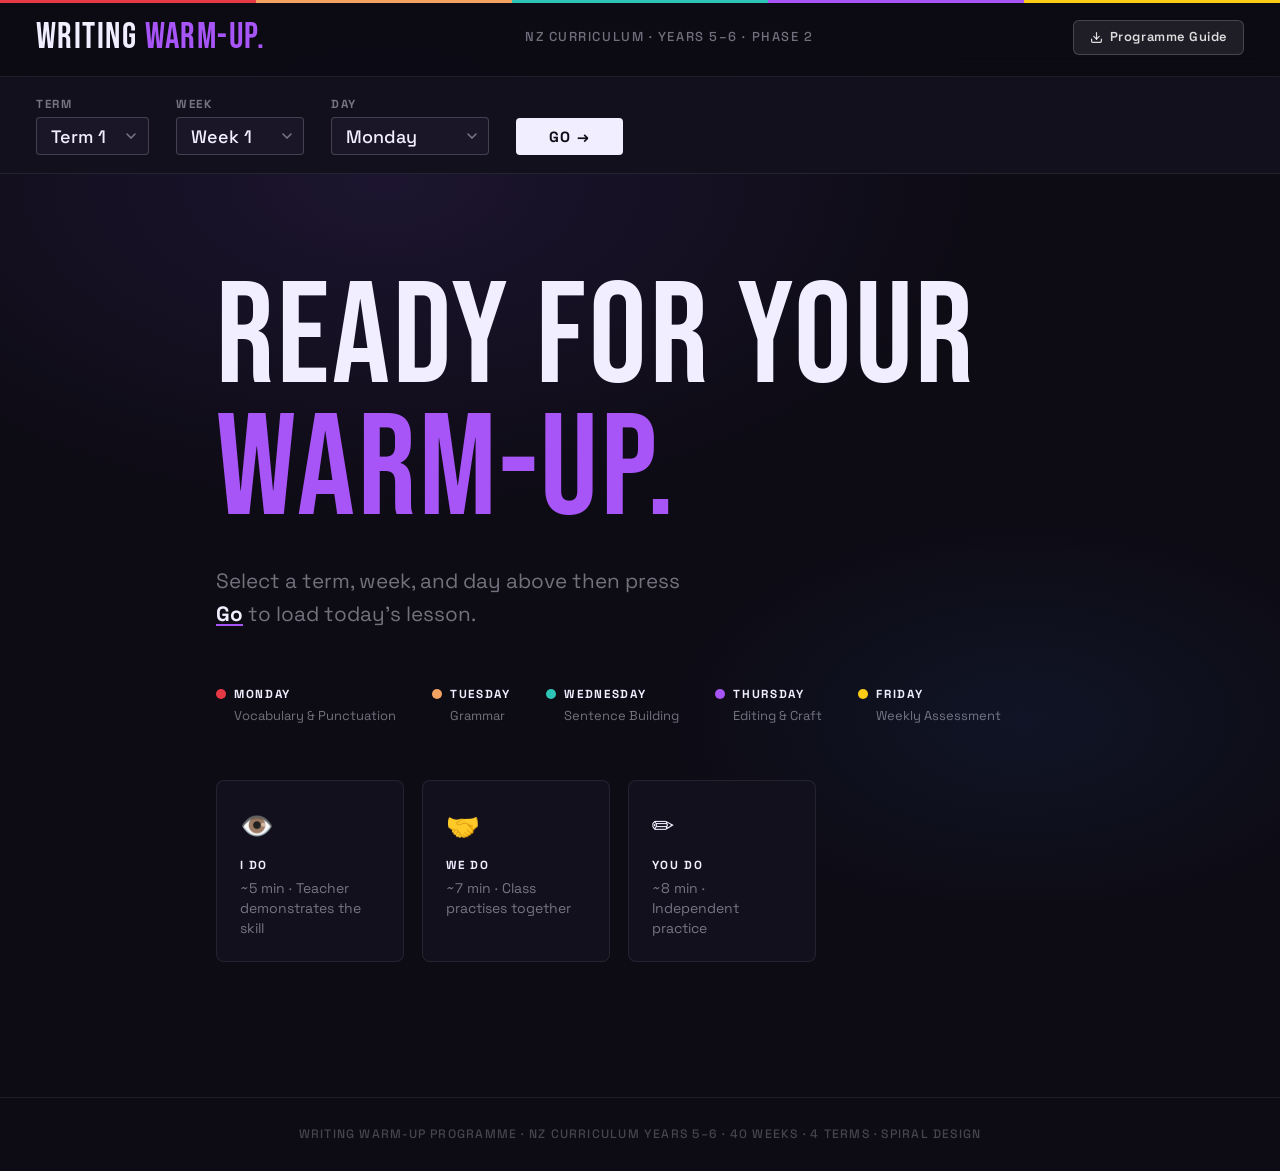
==== index.html @ 5e522954 "Add files via upload" ====
<!DOCTYPE html>
<html lang="en">
<head>
  <meta charset="UTF-8" />
  <meta name="viewport" content="width=device-width, initial-scale=1.0" />
  <title>Writing Warm-Up — NZ Years 5–6</title>
  <link rel="preconnect" href="https://fonts.googleapis.com" />
  <link rel="preconnect" href="https://fonts.gstatic.com" crossorigin />
  <link href="https://fonts.googleapis.com/css2?family=Bebas+Neue&family=Space+Grotesk:wght@300;400;500;600;700&display=swap" rel="stylesheet" />
  <style>@import"https://fonts.googleapis.com/css2?family=Bebas+Neue&family=Space+Grotesk:wght@300;400;500;600;700&display=swap";*,*:before,*:after{box-sizing:border-box;margin:0;padding:0}:root{--bg: #0d0b14;--bg-card: #13101e;--bg-surface: #1a1628;--border: rgba(255,255,255,.08);--border-hi: rgba(255,255,255,.18);--text: #f0eeff;--text-muted: rgba(240,238,255,.45);--text-dim: rgba(240,238,255,.25);--mon: #e63946;--tue: #f4a261;--wed: #2ec4b6;--thu: #a855f7;--fri: #facc15;--i-do: #3b82f6;--we-do: #10b981;--you-do: #f97316;--font-display: "Bebas Neue", "Impact", sans-serif;--font-body: "Space Grotesk", "DM Sans", system-ui, sans-serif;--s-xs: .25rem;--s-sm: .5rem;--s-md: 1rem;--s-lg: 1.5rem;--s-xl: 2.5rem;--s-2xl: 4rem;--r-sm: 4px;--r-md: 8px;--r-lg: 12px;--glow-blue: 0 0 24px rgba(59,130,246,.25);--glow-purple: 0 0 40px rgba(168,85,247,.15);--shadow-card: 0 4px 24px rgba(0,0,0,.5)}html{font-size:18px;-webkit-font-smoothing:antialiased;-moz-osx-font-smoothing:grayscale}body{font-family:var(--font-body);background-color:var(--bg);color:var(--text);line-height:1.6;min-height:100vh;background-image:radial-gradient(ellipse 70% 55% at 30% 20%,rgba(139,92,246,.12) 0%,transparent 70%),radial-gradient(ellipse 50% 40% at 80% 80%,rgba(59,130,246,.08) 0%,transparent 60%);background-attachment:fixed}.visually-hidden{position:absolute;width:1px;height:1px;overflow:hidden;clip:rect(0,0,0,0);white-space:nowrap}.stage-enter{opacity:0;transform:translateY(18px)}.stage-enter-active{opacity:1;transform:translateY(0);transition:opacity .6s ease,transform .6s ease}.stage-exit{opacity:1;transform:translateY(0)}.stage-exit-active{opacity:0;transform:translateY(-14px);transition:opacity .5s ease,transform .5s ease}.app-shell{display:flex;flex-direction:column;min-height:100vh}.site-header{background:#0d0b14eb;-webkit-backdrop-filter:blur(12px);backdrop-filter:blur(12px);border-bottom:1px solid var(--border);padding:1.1rem 2rem;display:flex;align-items:center;gap:var(--s-lg);flex-wrap:wrap;position:sticky;top:0;z-index:100}.site-header:before{content:"";position:absolute;top:0;left:0;right:0;height:3px;background:linear-gradient(90deg,var(--mon) 0%,var(--mon) 20%,var(--tue) 20%,var(--tue) 40%,var(--wed) 40%,var(--wed) 60%,var(--thu) 60%,var(--thu) 80%,var(--fri) 80%,var(--fri) 100%)}.site-header__wordmark{font-family:var(--font-display);font-size:2rem;letter-spacing:.04em;color:var(--text);flex:0 0 auto;line-height:1}.site-header__wordmark span{color:var(--thu)}.site-header__sub{margin-left:auto;font-size:.72rem;font-weight:500;letter-spacing:.12em;text-transform:uppercase;color:var(--text-muted)}.selector-bar{background:var(--bg-card);border-bottom:1px solid var(--border);padding:1rem 2rem;display:flex;align-items:flex-end;gap:1.5rem;flex-wrap:wrap}.selector-group{display:flex;flex-direction:column;gap:4px}.selector-group label{font-size:.65rem;font-weight:700;letter-spacing:.14em;text-transform:uppercase;color:var(--text-muted)}.selector-group select{font-family:var(--font-body);font-size:1rem;font-weight:500;padding:.4rem 2.2rem .4rem .75rem;border:1px solid var(--border-hi);border-radius:var(--r-sm);background:var(--bg-surface) url("data:image/svg+xml,%3Csvg xmlns='http://www.w3.org/2000/svg' width='10' height='6' viewBox='0 0 10 6'%3E%3Cpath d='M1 1l4 4 4-4' stroke='rgba(240,238,255,0.45)' stroke-width='1.5' fill='none' stroke-linecap='round'/%3E%3C/svg%3E") no-repeat right .65rem center;-webkit-appearance:none;-moz-appearance:none;appearance:none;cursor:pointer;color:var(--text);transition:border-color .15s,box-shadow .15s}.selector-group select:focus{outline:none;border-color:var(--thu);box-shadow:0 0 0 3px #a855f733}.selector-group select option{background:var(--bg-surface);color:var(--text)}.go-btn{padding:.5rem 1.8rem;border:none;border-radius:var(--r-sm);background:var(--text);color:var(--bg);font-family:var(--font-body);font-size:.82rem;font-weight:700;letter-spacing:.1em;text-transform:uppercase;cursor:pointer;transition:background .15s,transform .1s,box-shadow .15s}.go-btn:hover{background:var(--thu);color:#fff;transform:translateY(-1px);box-shadow:0 4px 16px #a855f759}.go-btn:active{transform:translateY(0)}.go-btn:disabled{opacity:.4;cursor:not-allowed}.main-content{flex:1;padding:2.5rem 2rem;max-width:920px;margin:0 auto;width:100%}.welcome-state{padding:3rem 0}.welcome-state__heading{font-family:var(--font-display);font-size:clamp(4rem,12vw,8rem);font-weight:400;color:var(--text);line-height:.92;letter-spacing:.02em;margin-bottom:1.5rem}.welcome-state__heading em{font-style:normal;color:var(--thu)}.welcome-state__sub{font-size:1.15rem;color:var(--text-muted);max-width:480px;margin-bottom:3rem;font-weight:400}.welcome-state__sub strong{color:var(--text);text-decoration:underline;text-decoration-color:var(--thu);text-underline-offset:3px}.day-legend{display:flex;flex-wrap:wrap;gap:2rem;margin-bottom:3rem}.day-legend__item{display:flex;flex-direction:column;gap:2px}.day-legend__dot-label{display:flex;align-items:center;gap:8px}.day-legend__dot{width:10px;height:10px;border-radius:50%;flex-shrink:0}.day-legend__name{font-size:.65rem;font-weight:700;letter-spacing:.14em;text-transform:uppercase;color:var(--text)}.day-legend__focus{font-size:.72rem;color:var(--text-muted);padding-left:18px}.stage-intro-grid{display:grid;grid-template-columns:repeat(auto-fit,minmax(180px,1fr));gap:1rem;max-width:600px}.stage-intro-card{background:var(--bg-card);border:1px solid var(--border);border-radius:var(--r-md);padding:1.25rem}.stage-intro-card__icon{font-size:1.5rem;margin-bottom:.5rem}.stage-intro-card__title{font-size:.65rem;font-weight:700;letter-spacing:.14em;text-transform:uppercase;color:var(--text);margin-bottom:.25rem}.stage-intro-card__desc{font-size:.78rem;color:var(--text-muted);line-height:1.4}.lesson-header{margin-bottom:2rem}.lesson-header__meta{display:flex;align-items:center;gap:.75rem;margin-bottom:.75rem;flex-wrap:wrap}.lesson-header__badge{display:inline-flex;align-items:center;gap:5px;padding:.18rem .65rem;border-radius:3px;font-size:.62rem;font-weight:700;letter-spacing:.12em;text-transform:uppercase;color:var(--bg)}.lesson-header__term-week{font-size:.72rem;font-weight:500;letter-spacing:.1em;text-transform:uppercase;color:var(--text-muted)}.lesson-header__topic{font-family:var(--font-display);font-size:clamp(2.5rem,6vw,4rem);font-weight:400;color:var(--text);line-height:.95;letter-spacing:.02em;margin-bottom:.5rem}.lesson-header__nz{font-size:.78rem;color:var(--text-muted);display:flex;align-items:center;gap:6px;margin-bottom:.6rem}.lesson-header__nz-label{color:#e63946;font-weight:700;background:none;border:none;padding:0;font-family:var(--font-body);font-size:inherit;cursor:pointer;text-decoration:underline;text-underline-offset:2px;transition:opacity .15s}.lesson-header__nz-label:hover{opacity:.75}.ao-tags{display:flex;flex-wrap:wrap;gap:6px;margin-top:.6rem;margin-bottom:.25rem}.ao-tag{display:inline-flex;align-items:center;gap:5px;padding:.2rem .7rem;border-radius:20px;font-size:.65rem;font-weight:700;letter-spacing:.1em;text-transform:uppercase;border:1px solid;cursor:pointer;background:transparent;font-family:var(--font-body);transition:opacity .15s}.ao-tag:hover{opacity:.75}.ao-panel{background:var(--bg-surface, #1a1628);border:1px solid rgba(255,255,255,.18);border-radius:8px;padding:.85rem 1.1rem;margin:.5rem 0 .75rem;font-size:.88rem;line-height:1.6;color:var(--text-muted);display:none}.ao-panel.open{display:block}.ao-panel strong{color:var(--text)}.stage-progress{display:flex;gap:.5rem;margin-bottom:1.5rem}.stage-progress__step{flex:1;display:flex;align-items:center;gap:.6rem;padding:.65rem 1rem;border-radius:var(--r-sm);cursor:pointer;border:1px solid var(--border);background:var(--bg-card);transition:border-color .15s,background .15s;text-align:left}.stage-progress__step:hover:not(.active){border-color:var(--border-hi);background:var(--bg-surface)}.stage-progress__step.active{border-color:currentColor;background:var(--bg-surface)}.stage-progress__step.done{opacity:.5}.stage-progress__icon{font-size:1.1rem;flex-shrink:0}.stage-progress__label{font-size:.65rem;font-weight:700;letter-spacing:.12em;text-transform:uppercase}.stage-progress__sub{font-size:.62rem;color:var(--text-muted);line-height:1.3}.stage-card{background:var(--bg-card);border:1px solid var(--border);border-radius:var(--r-lg);overflow:hidden;margin-bottom:1.25rem;box-shadow:var(--shadow-card)}.stage-card__header{padding:1.25rem 1.5rem;display:flex;align-items:center;gap:1rem;border-bottom:1px solid var(--border);position:relative;overflow:hidden}.stage-card__header:before{content:"";position:absolute;top:0;right:0;bottom:0;left:0;opacity:.12;background:inherit;filter:blur(0)}.stage-card__header-icon{font-size:1.6rem;line-height:1;flex-shrink:0}.stage-card__header-text h2{font-family:var(--font-display);font-size:1.5rem;font-weight:400;letter-spacing:.04em;line-height:1;color:var(--text)}.stage-card__header-text p{font-size:.68rem;font-weight:500;letter-spacing:.1em;text-transform:uppercase;color:var(--text-muted);margin-top:3px}.stage-card__body{padding:1.5rem}.instruction-block{font-size:1.15rem;color:var(--text);margin-bottom:1.25rem;line-height:1.7;font-weight:400}.example-box{background:var(--bg-surface);border-left:3px solid currentColor;border-radius:0 var(--r-sm) var(--r-sm) 0;padding:1rem 1.25rem;margin-bottom:1.25rem;font-size:1.15rem;line-height:1.7;white-space:pre-line;color:var(--text)}.example-box__label{font-size:.6rem;font-weight:700;letter-spacing:.14em;text-transform:uppercase;margin-bottom:.5rem;color:var(--text-muted)}.demo-box{background:var(--bg-surface);border:1px solid var(--border-hi);border-radius:var(--r-md);padding:1rem 1.25rem;margin-bottom:1.25rem;font-size:1.2rem;line-height:1.7;color:var(--text-muted)}.demo-box__label{font-size:.6rem;font-weight:700;letter-spacing:.14em;text-transform:uppercase;margin-bottom:.5rem;color:var(--text-muted)}.sentence-list{list-style:none;display:flex;flex-direction:column;gap:.5rem;margin-bottom:1.25rem}.sentence-list li{background:var(--bg-surface);border:1px solid var(--border);border-radius:var(--r-sm);padding:.6rem 1rem;font-size:1.25rem;line-height:1.55;display:flex;gap:.75rem;align-items:flex-start}.sentence-list li:before{content:"→";color:var(--text-dim);flex-shrink:0;font-size:.85em;margin-top:2px}.task-list{list-style:none;display:flex;flex-direction:column;gap:.5rem;margin-bottom:1.25rem}.task-list li{background:var(--bg-surface);border:1px solid var(--border);border-radius:var(--r-sm);padding:.75rem 1rem;font-size:1.25rem;line-height:1.55;display:flex;gap:1rem;align-items:flex-start;transition:border-color .15s}.task-list li:hover{border-color:var(--border-hi)}.task-list li.bonus{border-style:dashed;border-color:var(--fri);background:#facc150d}.task-num{width:20px;height:20px;border-radius:50%;background:var(--border-hi);color:var(--text);font-size:.68rem;font-weight:700;display:flex;align-items:center;justify-content:center;flex-shrink:0;margin-top:2px}.tip-box{display:flex;gap:1rem;align-items:flex-start;background:#facc1512;border:1px solid rgba(250,204,21,.25);border-radius:var(--r-md);padding:1rem 1.25rem;margin-bottom:1.25rem;font-size:1rem;line-height:1.55}.tip-box__icon{font-size:1.1rem;flex-shrink:0;margin-top:2px}.prompt-box{background:#3b82f614;border:1px solid rgba(59,130,246,.25);border-radius:var(--r-md);padding:1rem 1.25rem;margin-bottom:1.25rem;font-size:1rem;line-height:1.55;display:flex;gap:.75rem;align-items:flex-start}.prompt-box__icon{font-size:1rem;flex-shrink:0;margin-top:2px}.stage-nav{display:flex;justify-content:space-between;align-items:center;gap:1rem;flex-wrap:wrap}.stage-nav__btn{padding:.55rem 1.5rem;border-radius:var(--r-sm);border:none;font-family:var(--font-body);font-size:.75rem;font-weight:700;letter-spacing:.1em;text-transform:uppercase;cursor:pointer;display:flex;align-items:center;gap:6px;transition:background .15s,transform .1s,box-shadow .15s}.stage-nav__btn:hover{transform:translateY(-1px)}.stage-nav__btn:active{transform:translateY(0)}.stage-nav__btn--prev{background:transparent;color:var(--text-muted);border:1px solid var(--border-hi)}.stage-nav__btn--prev:hover{color:var(--text);border-color:var(--text-muted)}.stage-nav__btn--next{background:var(--text);color:var(--bg)}.stage-nav__btn--next:hover{box-shadow:0 4px 20px #f0eeff40}.stage-nav__btn--complete{background:var(--we-do);color:#fff}.stage-nav__btn--complete:hover{box-shadow:0 4px 20px #10b98159}.friday-card{background:var(--bg-card);border:1px solid var(--border);border-radius:var(--r-lg);overflow:hidden}.friday-card__header{padding:1.25rem 1.5rem;border-bottom:1px solid var(--border)}.friday-card__header h2{font-family:var(--font-display);font-size:2rem;font-weight:400;letter-spacing:.04em;color:var(--text)}.friday-card__body{padding:1.5rem}.complete-screen{text-align:center;padding:4rem 2rem}.complete-screen__icon{font-size:3.5rem;margin-bottom:1rem;display:block}.complete-screen__heading{font-family:var(--font-display);font-size:3.5rem;font-weight:400;letter-spacing:.04em;margin-bottom:1rem;color:var(--text)}.complete-screen__sub{font-size:1.25rem;color:var(--text-muted);max-width:400px;margin:0 auto 1.5rem}.complete-screen__btn{display:inline-flex;align-items:center;gap:8px;padding:.6rem 1.8rem;border:1px solid var(--border-hi);border-radius:var(--r-sm);background:transparent;color:var(--text);font-family:var(--font-body);font-size:.75rem;font-weight:700;letter-spacing:.1em;text-transform:uppercase;cursor:pointer;transition:background .15s,border-color .15s}.complete-screen__btn:hover{background:var(--bg-surface);border-color:var(--text-muted)}.lesson-timer{display:flex;align-items:center;gap:8px;font-size:.8rem;font-weight:600;letter-spacing:.06em;color:var(--text-muted);font-variant-numeric:tabular-nums}.lesson-timer__bar{width:64px;height:3px;background:var(--border-hi);border-radius:2px;overflow:hidden}.lesson-timer__fill{height:100%;border-radius:2px;transition:width 1s linear}.loading-state,.error-state{text-align:center;padding:4rem 2rem;color:var(--text-muted)}.spinner{width:32px;height:32px;border:2px solid var(--border-hi);border-top-color:var(--thu);border-radius:50%;animation:spin .7s linear infinite;margin:0 auto 1rem}@keyframes spin{to{transform:rotate(360deg)}}.site-footer{text-align:center;padding:1.5rem;font-size:.68rem;font-weight:500;letter-spacing:.1em;text-transform:uppercase;color:var(--text-dim);border-top:1px solid var(--border);margin-top:2rem}@media (max-width: 640px){.site-header{padding:1rem}.selector-bar{padding:.75rem 1rem;gap:1rem}.main-content{padding:1.5rem 1rem}.stage-card__body,.stage-card__header{padding:1rem}.welcome-state__heading{font-size:3.5rem}.lesson-header__topic{font-size:2.2rem}.stage-progress{flex-direction:column}.stage-progress__step{flex-direction:row}}.sentence-list li,.task-list li,.example-box,.demo-box{transition:border-color .15s,box-shadow .15s}[title="Click to show full screen"]:hover .example-box,[title="Click to show full screen"]:hover .demo-box{border-color:var(--border-hi);box-shadow:0 0 0 1px #ffffff0f}[title="Click to show full screen"]:hover .sentence-list li,[title="Click to show full screen"]:hover .task-list li{border-color:var(--border-hi)}
</style>
</head>
<body>
  <div id="root"></div>
  <script type="module">(function(){const t=document.createElement("link").relList;if(t&&t.supports&&t.supports("modulepreload"))return;for(const i of document.querySelectorAll('link[rel="modulepreload"]'))a(i);new MutationObserver(i=>{for(const s of i)if(s.type==="childList")for(const r of s.addedNodes)r.tagName==="LINK"&&r.rel==="modulepreload"&&a(r)}).observe(document,{childList:!0,subtree:!0});function n(i){const s={};return i.integrity&&(s.integrity=i.integrity),i.referrerPolicy&&(s.referrerPolicy=i.referrerPolicy),i.crossOrigin==="use-credentials"?s.credentials="include":i.crossOrigin==="anonymous"?s.credentials="omit":s.credentials="same-origin",s}function a(i){if(i.ep)return;i.ep=!0;const s=n(i);fetch(i.href,s)}})();function fd(e){return e&&e.__esModule&&Object.prototype.hasOwnProperty.call(e,"default")?e.default:e}var nc={exports:{}},ui={},ac={exports:{}},E={};/**
 * @license React
 * react.production.min.js
 *
 * Copyright (c) Facebook, Inc. and its affiliates.
 *
 * This source code is licensed under the MIT license found in the
 * LICENSE file in the root directory of this source tree.
 */var ia=Symbol.for("react.element"),yd=Symbol.for("react.portal"),wd=Symbol.for("react.fragment"),vd=Symbol.for("react.strict_mode"),bd=Symbol.for("react.profiler"),kd=Symbol.for("react.provider"),Td=Symbol.for("react.context"),Wd=Symbol.for("react.forward_ref"),Sd=Symbol.for("react.suspense"),xd=Symbol.for("react.memo"),Pd=Symbol.for("react.lazy"),zr=Symbol.iterator;function Cd(e){return e===null||typeof e!="object"?null:(e=zr&&e[zr]||e["@@iterator"],typeof e=="function"?e:null)}var ic={isMounted:function(){return!1},enqueueForceUpdate:function(){},enqueueReplaceState:function(){},enqueueSetState:function(){}},sc=Object.assign,rc={};function hn(e,t,n){this.props=e,this.context=t,this.refs=rc,this.updater=n||ic}hn.prototype.isReactComponent={};hn.prototype.setState=function(e,t){if(typeof e!="object"&&typeof e!="function"&&e!=null)throw Error("setState(...): takes an object of state variables to update or a function which returns an object of state variables.");this.updater.enqueueSetState(this,e,t,"setState")};hn.prototype.forceUpdate=function(e){this.updater.enqueueForceUpdate(this,e,"forceUpdate")};function oc(){}oc.prototype=hn.prototype;function $s(e,t,n){this.props=e,this.context=t,this.refs=rc,this.updater=n||ic}var Gs=$s.prototype=new oc;Gs.constructor=$s;sc(Gs,hn.prototype);Gs.isPureReactComponent=!0;var Or=Array.isArray,cc=Object.prototype.hasOwnProperty,Qs={current:null},lc={key:!0,ref:!0,__self:!0,__source:!0};function dc(e,t,n){var a,i={},s=null,r=null;if(t!=null)for(a in t.ref!==void 0&&(r=t.ref),t.key!==void 0&&(s=""+t.key),t)cc.call(t,a)&&!lc.hasOwnProperty(a)&&(i[a]=t[a]);var o=arguments.length-2;if(o===1)i.children=n;else if(1<o){for(var c=Array(o),d=0;d<o;d++)c[d]=arguments[d+2];i.children=c}if(e&&e.defaultProps)for(a in o=e.defaultProps,o)i[a]===void 0&&(i[a]=o[a]);return{$$typeof:ia,type:e,key:s,ref:r,props:i,_owner:Qs.current}}function jd(e,t){return{$$typeof:ia,type:e.type,key:t,ref:e.ref,props:e.props,_owner:e._owner}}function Js(e){return typeof e=="object"&&e!==null&&e.$$typeof===ia}function _d(e){var t={"=":"=0",":":"=2"};return"$"+e.replace(/[=:]/g,function(n){return t[n]})}var Vr=/\/+/g;function ji(e,t){return typeof e=="object"&&e!==null&&e.key!=null?_d(""+e.key):t.toString(36)}function ja(e,t,n,a,i){var s=typeof e;(s==="undefined"||s==="boolean")&&(e=null);var r=!1;if(e===null)r=!0;else switch(s){case"string":case"number":r=!0;break;case"object":switch(e.$$typeof){case ia:case yd:r=!0}}if(r)return r=e,i=i(r),e=a===""?"."+ji(r,0):a,Or(i)?(n="",e!=null&&(n=e.replace(Vr,"$&/")+"/"),ja(i,t,n,"",function(d){return d})):i!=null&&(Js(i)&&(i=jd(i,n+(!i.key||r&&r.key===i.key?"":(""+i.key).replace(Vr,"$&/")+"/")+e)),t.push(i)),1;if(r=0,a=a===""?".":a+":",Or(e))for(var o=0;o<e.length;o++){s=e[o];var c=a+ji(s,o);r+=ja(s,t,n,c,i)}else if(c=Cd(e),typeof c=="function")for(e=c.call(e),o=0;!(s=e.next()).done;)s=s.value,c=a+ji(s,o++),r+=ja(s,t,n,c,i);else if(s==="object")throw t=String(e),Error("Objects are not valid as a React child (found: "+(t==="[object Object]"?"object with keys {"+Object.keys(e).join(", ")+"}":t)+"). If you meant to render a collection of children, use an array instead.");return r}function ua(e,t,n){if(e==null)return e;var a=[],i=0;return ja(e,a,"","",function(s){return t.call(n,s,i++)}),a}function Id(e){if(e._status===-1){var t=e._result;t=t(),t.then(function(n){(e._status===0||e._status===-1)&&(e._status=1,e._result=n)},function(n){(e._status===0||e._status===-1)&&(e._status=2,e._result=n)}),e._status===-1&&(e._status=0,e._result=t)}if(e._status===1)return e._result.default;throw e._result}var pe={current:null},_a={transition:null},Ad={ReactCurrentDispatcher:pe,ReactCurrentBatchConfig:_a,ReactCurrentOwner:Qs};function uc(){throw Error("act(...) is not supported in production builds of React.")}E.Children={map:ua,forEach:function(e,t,n){ua(e,function(){t.apply(this,arguments)},n)},count:function(e){var t=0;return ua(e,function(){t++}),t},toArray:function(e){return ua(e,function(t){return t})||[]},only:function(e){if(!Js(e))throw Error("React.Children.only expected to receive a single React element child.");return e}};E.Component=hn;E.Fragment=wd;E.Profiler=bd;E.PureComponent=$s;E.StrictMode=vd;E.Suspense=Sd;E.__SECRET_INTERNALS_DO_NOT_USE_OR_YOU_WILL_BE_FIRED=Ad;E.act=uc;E.cloneElement=function(e,t,n){if(e==null)throw Error("React.cloneElement(...): The argument must be a React element, but you passed "+e+".");var a=sc({},e.props),i=e.key,s=e.ref,r=e._owner;if(t!=null){if(t.ref!==void 0&&(s=t.ref,r=Qs.current),t.key!==void 0&&(i=""+t.key),e.type&&e.type.defaultProps)var o=e.type.defaultProps;for(c in t)cc.call(t,c)&&!lc.hasOwnProperty(c)&&(a[c]=t[c]===void 0&&o!==void 0?o[c]:t[c])}var c=arguments.length-2;if(c===1)a.children=n;else if(1<c){o=Array(c);for(var d=0;d<c;d++)o[d]=arguments[d+2];a.children=o}return{$$typeof:ia,type:e.type,key:i,ref:s,props:a,_owner:r}};E.createContext=function(e){return e={$$typeof:Td,_currentValue:e,_currentValue2:e,_threadCount:0,Provider:null,Consumer:null,_defaultValue:null,_globalName:null},e.Provider={$$typeof:kd,_context:e},e.Consumer=e};E.createElement=dc;E.createFactory=function(e){var t=dc.bind(null,e);return t.type=e,t};E.createRef=function(){return{current:null}};E.forwardRef=function(e){return{$$typeof:Wd,render:e}};E.isValidElement=Js;E.lazy=function(e){return{$$typeof:Pd,_payload:{_status:-1,_result:e},_init:Id}};E.memo=function(e,t){return{$$typeof:xd,type:e,compare:t===void 0?null:t}};E.startTransition=function(e){var t=_a.transition;_a.transition={};try{e()}finally{_a.transition=t}};E.unstable_act=uc;E.useCallback=function(e,t){return pe.current.useCallback(e,t)};E.useContext=function(e){return pe.current.useContext(e)};E.useDebugValue=function(){};E.useDeferredValue=function(e){return pe.current.useDeferredValue(e)};E.useEffect=function(e,t){return pe.current.useEffect(e,t)};E.useId=function(){return pe.current.useId()};E.useImperativeHandle=function(e,t,n){return pe.current.useImperativeHandle(e,t,n)};E.useInsertionEffect=function(e,t){return pe.current.useInsertionEffect(e,t)};E.useLayoutEffect=function(e,t){return pe.current.useLayoutEffect(e,t)};E.useMemo=function(e,t){return pe.current.useMemo(e,t)};E.useReducer=function(e,t,n){return pe.current.useReducer(e,t,n)};E.useRef=function(e){return pe.current.useRef(e)};E.useState=function(e){return pe.current.useState(e)};E.useSyncExternalStore=function(e,t,n){return pe.current.useSyncExternalStore(e,t,n)};E.useTransition=function(){return pe.current.useTransition()};E.version="18.3.1";ac.exports=E;var N=ac.exports;const hc=fd(N);/**
 * @license React
 * react-jsx-runtime.production.min.js
 *
 * Copyright (c) Facebook, Inc. and its affiliates.
 *
 * This source code is licensed under the MIT license found in the
 * LICENSE file in the root directory of this source tree.
 */var Nd=N,Dd=Symbol.for("react.element"),Ed=Symbol.for("react.fragment"),qd=Object.prototype.hasOwnProperty,Bd=Nd.__SECRET_INTERNALS_DO_NOT_USE_OR_YOU_WILL_BE_FIRED.ReactCurrentOwner,Rd={key:!0,ref:!0,__self:!0,__source:!0};function pc(e,t,n){var a,i={},s=null,r=null;n!==void 0&&(s=""+n),t.key!==void 0&&(s=""+t.key),t.ref!==void 0&&(r=t.ref);for(a in t)qd.call(t,a)&&!Rd.hasOwnProperty(a)&&(i[a]=t[a]);if(e&&e.defaultProps)for(a in t=e.defaultProps,t)i[a]===void 0&&(i[a]=t[a]);return{$$typeof:Dd,type:e,key:s,ref:r,props:i,_owner:Bd.current}}ui.Fragment=Ed;ui.jsx=pc;ui.jsxs=pc;nc.exports=ui;var l=nc.exports,ns={},gc={exports:{}},Se={},mc={exports:{}},fc={};/**
 * @license React
 * scheduler.production.min.js
 *
 * Copyright (c) Facebook, Inc. and its affiliates.
 *
 * This source code is licensed under the MIT license found in the
 * LICENSE file in the root directory of this source tree.
 */(function(e){function t(x,A){var D=x.length;x.push(A);e:for(;0<D;){var V=D-1>>>1,X=x[V];if(0<i(X,A))x[V]=A,x[D]=X,D=V;else break e}}function n(x){return x.length===0?null:x[0]}function a(x){if(x.length===0)return null;var A=x[0],D=x.pop();if(D!==A){x[0]=D;e:for(var V=0,X=x.length,la=X>>>1;V<la;){var Wt=2*(V+1)-1,Ci=x[Wt],St=Wt+1,da=x[St];if(0>i(Ci,D))St<X&&0>i(da,Ci)?(x[V]=da,x[St]=D,V=St):(x[V]=Ci,x[Wt]=D,V=Wt);else if(St<X&&0>i(da,D))x[V]=da,x[St]=D,V=St;else break e}}return A}function i(x,A){var D=x.sortIndex-A.sortIndex;return D!==0?D:x.id-A.id}if(typeof performance=="object"&&typeof performance.now=="function"){var s=performance;e.unstable_now=function(){return s.now()}}else{var r=Date,o=r.now();e.unstable_now=function(){return r.now()-o}}var c=[],d=[],f=1,y=null,m=3,w=!1,b=!1,T=!1,I=typeof setTimeout=="function"?setTimeout:null,h=typeof clearTimeout=="function"?clearTimeout:null,u=typeof setImmediate<"u"?setImmediate:null;typeof navigator<"u"&&navigator.scheduling!==void 0&&navigator.scheduling.isInputPending!==void 0&&navigator.scheduling.isInputPending.bind(navigator.scheduling);function p(x){for(var A=n(d);A!==null;){if(A.callback===null)a(d);else if(A.startTime<=x)a(d),A.sortIndex=A.expirationTime,t(c,A);else break;A=n(d)}}function v(x){if(T=!1,p(x),!b)if(n(c)!==null)b=!0,yn(W);else{var A=n(d);A!==null&&Tt(v,A.startTime-x)}}function W(x,A){b=!1,T&&(T=!1,h(P),P=-1),w=!0;var D=m;try{for(p(A),y=n(c);y!==null&&(!(y.expirationTime>A)||x&&!de());){var V=y.callback;if(typeof V=="function"){y.callback=null,m=y.priorityLevel;var X=V(y.expirationTime<=A);A=e.unstable_now(),typeof X=="function"?y.callback=X:y===n(c)&&a(c),p(A)}else a(c);y=n(c)}if(y!==null)var la=!0;else{var Wt=n(d);Wt!==null&&Tt(v,Wt.startTime-A),la=!1}return la}finally{y=null,m=D,w=!1}}var C=!1,j=null,P=-1,B=5,_=-1;function de(){return!(e.unstable_now()-_<B)}function ze(){if(j!==null){var x=e.unstable_now();_=x;var A=!0;try{A=j(!0,x)}finally{A?Oe():(C=!1,j=null)}}else C=!1}var Oe;if(typeof u=="function")Oe=function(){u(ze)};else if(typeof MessageChannel<"u"){var mn=new MessageChannel,fn=mn.port2;mn.port1.onmessage=ze,Oe=function(){fn.postMessage(null)}}else Oe=function(){I(ze,0)};function yn(x){j=x,C||(C=!0,Oe())}function Tt(x,A){P=I(function(){x(e.unstable_now())},A)}e.unstable_IdlePriority=5,e.unstable_ImmediatePriority=1,e.unstable_LowPriority=4,e.unstable_NormalPriority=3,e.unstable_Profiling=null,e.unstable_UserBlockingPriority=2,e.unstable_cancelCallback=function(x){x.callback=null},e.unstable_continueExecution=function(){b||w||(b=!0,yn(W))},e.unstable_forceFrameRate=function(x){0>x||125<x?console.error("forceFrameRate takes a positive int between 0 and 125, forcing frame rates higher than 125 fps is not supported"):B=0<x?Math.floor(1e3/x):5},e.unstable_getCurrentPriorityLevel=function(){return m},e.unstable_getFirstCallbackNode=function(){return n(c)},e.unstable_next=function(x){switch(m){case 1:case 2:case 3:var A=3;break;default:A=m}var D=m;m=A;try{return x()}finally{m=D}},e.unstable_pauseExecution=function(){},e.unstable_requestPaint=function(){},e.unstable_runWithPriority=function(x,A){switch(x){case 1:case 2:case 3:case 4:case 5:break;default:x=3}var D=m;m=x;try{return A()}finally{m=D}},e.unstable_scheduleCallback=function(x,A,D){var V=e.unstable_now();switch(typeof D=="object"&&D!==null?(D=D.delay,D=typeof D=="number"&&0<D?V+D:V):D=V,x){case 1:var X=-1;break;case 2:X=250;break;case 5:X=1073741823;break;case 4:X=1e4;break;default:X=5e3}return X=D+X,x={id:f++,callback:A,priorityLevel:x,startTime:D,expirationTime:X,sortIndex:-1},D>V?(x.sortIndex=D,t(d,x),n(c)===null&&x===n(d)&&(T?(h(P),P=-1):T=!0,Tt(v,D-V))):(x.sortIndex=X,t(c,x),b||w||(b=!0,yn(W))),x},e.unstable_shouldYield=de,e.unstable_wrapCallback=function(x){var A=m;return function(){var D=m;m=A;try{return x.apply(this,arguments)}finally{m=D}}}})(fc);mc.exports=fc;var Md=mc.exports;/**
 * @license React
 * react-dom.production.min.js
 *
 * Copyright (c) Facebook, Inc. and its affiliates.
 *
 * This source code is licensed under the MIT license found in the
 * LICENSE file in the root directory of this source tree.
 */var Yd=N,We=Md;function k(e){for(var t="https://reactjs.org/docs/error-decoder.html?invariant="+e,n=1;n<arguments.length;n++)t+="&args[]="+encodeURIComponent(arguments[n]);return"Minified React error #"+e+"; visit "+t+" for the full message or use the non-minified dev environment for full errors and additional helpful warnings."}var yc=new Set,Fn={};function Rt(e,t){sn(e,t),sn(e+"Capture",t)}function sn(e,t){for(Fn[e]=t,e=0;e<t.length;e++)yc.add(t[e])}var Qe=!(typeof window>"u"||typeof window.document>"u"||typeof window.document.createElement>"u"),as=Object.prototype.hasOwnProperty,Fd=/^[:A-Z_a-z\u00C0-\u00D6\u00D8-\u00F6\u00F8-\u02FF\u0370-\u037D\u037F-\u1FFF\u200C-\u200D\u2070-\u218F\u2C00-\u2FEF\u3001-\uD7FF\uF900-\uFDCF\uFDF0-\uFFFD][:A-Z_a-z\u00C0-\u00D6\u00D8-\u00F6\u00F8-\u02FF\u0370-\u037D\u037F-\u1FFF\u200C-\u200D\u2070-\u218F\u2C00-\u2FEF\u3001-\uD7FF\uF900-\uFDCF\uFDF0-\uFFFD\-.0-9\u00B7\u0300-\u036F\u203F-\u2040]*$/,Hr={},Ur={};function Ld(e){return as.call(Ur,e)?!0:as.call(Hr,e)?!1:Fd.test(e)?Ur[e]=!0:(Hr[e]=!0,!1)}function Zd(e,t,n,a){if(n!==null&&n.type===0)return!1;switch(typeof t){case"function":case"symbol":return!0;case"boolean":return a?!1:n!==null?!n.acceptsBooleans:(e=e.toLowerCase().slice(0,5),e!=="data-"&&e!=="aria-");default:return!1}}function Kd(e,t,n,a){if(t===null||typeof t>"u"||Zd(e,t,n,a))return!0;if(a)return!1;if(n!==null)switch(n.type){case 3:return!t;case 4:return t===!1;case 5:return isNaN(t);case 6:return isNaN(t)||1>t}return!1}function ge(e,t,n,a,i,s,r){this.acceptsBooleans=t===2||t===3||t===4,this.attributeName=a,this.attributeNamespace=i,this.mustUseProperty=n,this.propertyName=e,this.type=t,this.sanitizeURL=s,this.removeEmptyString=r}var se={};"children dangerouslySetInnerHTML defaultValue defaultChecked innerHTML suppressContentEditableWarning suppressHydrationWarning style".split(" ").forEach(function(e){se[e]=new ge(e,0,!1,e,null,!1,!1)});[["acceptCharset","accept-charset"],["className","class"],["htmlFor","for"],["httpEquiv","http-equiv"]].forEach(function(e){var t=e[0];se[t]=new ge(t,1,!1,e[1],null,!1,!1)});["contentEditable","draggable","spellCheck","value"].forEach(function(e){se[e]=new ge(e,2,!1,e.toLowerCase(),null,!1,!1)});["autoReverse","externalResourcesRequired","focusable","preserveAlpha"].forEach(function(e){se[e]=new ge(e,2,!1,e,null,!1,!1)});"allowFullScreen async autoFocus autoPlay controls default defer disabled disablePictureInPicture disableRemotePlayback formNoValidate hidden loop noModule noValidate open playsInline readOnly required reversed scoped seamless itemScope".split(" ").forEach(function(e){se[e]=new ge(e,3,!1,e.toLowerCase(),null,!1,!1)});["checked","multiple","muted","selected"].forEach(function(e){se[e]=new ge(e,3,!0,e,null,!1,!1)});["capture","download"].forEach(function(e){se[e]=new ge(e,4,!1,e,null,!1,!1)});["cols","rows","size","span"].forEach(function(e){se[e]=new ge(e,6,!1,e,null,!1,!1)});["rowSpan","start"].forEach(function(e){se[e]=new ge(e,5,!1,e.toLowerCase(),null,!1,!1)});var Xs=/[\-:]([a-z])/g;function er(e){return e[1].toUpperCase()}"accent-height alignment-baseline arabic-form baseline-shift cap-height clip-path clip-rule color-interpolation color-interpolation-filters color-profile color-rendering dominant-baseline enable-background fill-opacity fill-rule flood-color flood-opacity font-family font-size font-size-adjust font-stretch font-style font-variant font-weight glyph-name glyph-orientation-horizontal glyph-orientation-vertical horiz-adv-x horiz-origin-x image-rendering letter-spacing lighting-color marker-end marker-mid marker-start overline-position overline-thickness paint-order panose-1 pointer-events rendering-intent shape-rendering stop-color stop-opacity strikethrough-position strikethrough-thickness stroke-dasharray stroke-dashoffset stroke-linecap stroke-linejoin stroke-miterlimit stroke-opacity stroke-width text-anchor text-decoration text-rendering underline-position underline-thickness unicode-bidi unicode-range units-per-em v-alphabetic v-hanging v-ideographic v-mathematical vector-effect vert-adv-y vert-origin-x vert-origin-y word-spacing writing-mode xmlns:xlink x-height".split(" ").forEach(function(e){var t=e.replace(Xs,er);se[t]=new ge(t,1,!1,e,null,!1,!1)});"xlink:actuate xlink:arcrole xlink:role xlink:show xlink:title xlink:type".split(" ").forEach(function(e){var t=e.replace(Xs,er);se[t]=new ge(t,1,!1,e,"http://www.w3.org/1999/xlink",!1,!1)});["xml:base","xml:lang","xml:space"].forEach(function(e){var t=e.replace(Xs,er);se[t]=new ge(t,1,!1,e,"http://www.w3.org/XML/1998/namespace",!1,!1)});["tabIndex","crossOrigin"].forEach(function(e){se[e]=new ge(e,1,!1,e.toLowerCase(),null,!1,!1)});se.xlinkHref=new ge("xlinkHref",1,!1,"xlink:href","http://www.w3.org/1999/xlink",!0,!1);["src","href","action","formAction"].forEach(function(e){se[e]=new ge(e,1,!1,e.toLowerCase(),null,!0,!0)});function tr(e,t,n,a){var i=se.hasOwnProperty(t)?se[t]:null;(i!==null?i.type!==0:a||!(2<t.length)||t[0]!=="o"&&t[0]!=="O"||t[1]!=="n"&&t[1]!=="N")&&(Kd(t,n,i,a)&&(n=null),a||i===null?Ld(t)&&(n===null?e.removeAttribute(t):e.setAttribute(t,""+n)):i.mustUseProperty?e[i.propertyName]=n===null?i.type===3?!1:"":n:(t=i.attributeName,a=i.attributeNamespace,n===null?e.removeAttribute(t):(i=i.type,n=i===3||i===4&&n===!0?"":""+n,a?e.setAttributeNS(a,t,n):e.setAttribute(t,n))))}var tt=Yd.__SECRET_INTERNALS_DO_NOT_USE_OR_YOU_WILL_BE_FIRED,ha=Symbol.for("react.element"),Ft=Symbol.for("react.portal"),Lt=Symbol.for("react.fragment"),nr=Symbol.for("react.strict_mode"),is=Symbol.for("react.profiler"),wc=Symbol.for("react.provider"),vc=Symbol.for("react.context"),ar=Symbol.for("react.forward_ref"),ss=Symbol.for("react.suspense"),rs=Symbol.for("react.suspense_list"),ir=Symbol.for("react.memo"),at=Symbol.for("react.lazy"),bc=Symbol.for("react.offscreen"),$r=Symbol.iterator;function wn(e){return e===null||typeof e!="object"?null:(e=$r&&e[$r]||e["@@iterator"],typeof e=="function"?e:null)}var z=Object.assign,_i;function Pn(e){if(_i===void 0)try{throw Error()}catch(n){var t=n.stack.trim().match(/\n( *(at )?)/);_i=t&&t[1]||""}return`
`+_i+e}var Ii=!1;function Ai(e,t){if(!e||Ii)return"";Ii=!0;var n=Error.prepareStackTrace;Error.prepareStackTrace=void 0;try{if(t)if(t=function(){throw Error()},Object.defineProperty(t.prototype,"props",{set:function(){throw Error()}}),typeof Reflect=="object"&&Reflect.construct){try{Reflect.construct(t,[])}catch(d){var a=d}Reflect.construct(e,[],t)}else{try{t.call()}catch(d){a=d}e.call(t.prototype)}else{try{throw Error()}catch(d){a=d}e()}}catch(d){if(d&&a&&typeof d.stack=="string"){for(var i=d.stack.split(`
`),s=a.stack.split(`
`),r=i.length-1,o=s.length-1;1<=r&&0<=o&&i[r]!==s[o];)o--;for(;1<=r&&0<=o;r--,o--)if(i[r]!==s[o]){if(r!==1||o!==1)do if(r--,o--,0>o||i[r]!==s[o]){var c=`
`+i[r].replace(" at new "," at ");return e.displayName&&c.includes("<anonymous>")&&(c=c.replace("<anonymous>",e.displayName)),c}while(1<=r&&0<=o);break}}}finally{Ii=!1,Error.prepareStackTrace=n}return(e=e?e.displayName||e.name:"")?Pn(e):""}function zd(e){switch(e.tag){case 5:return Pn(e.type);case 16:return Pn("Lazy");case 13:return Pn("Suspense");case 19:return Pn("SuspenseList");case 0:case 2:case 15:return e=Ai(e.type,!1),e;case 11:return e=Ai(e.type.render,!1),e;case 1:return e=Ai(e.type,!0),e;default:return""}}function os(e){if(e==null)return null;if(typeof e=="function")return e.displayName||e.name||null;if(typeof e=="string")return e;switch(e){case Lt:return"Fragment";case Ft:return"Portal";case is:return"Profiler";case nr:return"StrictMode";case ss:return"Suspense";case rs:return"SuspenseList"}if(typeof e=="object")switch(e.$$typeof){case vc:return(e.displayName||"Context")+".Consumer";case wc:return(e._context.displayName||"Context")+".Provider";case ar:var t=e.render;return e=e.displayName,e||(e=t.displayName||t.name||"",e=e!==""?"ForwardRef("+e+")":"ForwardRef"),e;case ir:return t=e.displayName||null,t!==null?t:os(e.type)||"Memo";case at:t=e._payload,e=e._init;try{return os(e(t))}catch{}}return null}function Od(e){var t=e.type;switch(e.tag){case 24:return"Cache";case 9:return(t.displayName||"Context")+".Consumer";case 10:return(t._context.displayName||"Context")+".Provider";case 18:return"DehydratedFragment";case 11:return e=t.render,e=e.displayName||e.name||"",t.displayName||(e!==""?"ForwardRef("+e+")":"ForwardRef");case 7:return"Fragment";case 5:return t;case 4:return"Portal";case 3:return"Root";case 6:return"Text";case 16:return os(t);case 8:return t===nr?"StrictMode":"Mode";case 22:return"Offscreen";case 12:return"Profiler";case 21:return"Scope";case 13:return"Suspense";case 19:return"SuspenseList";case 25:return"TracingMarker";case 1:case 0:case 17:case 2:case 14:case 15:if(typeof t=="function")return t.displayName||t.name||null;if(typeof t=="string")return t}return null}function yt(e){switch(typeof e){case"boolean":case"number":case"string":case"undefined":return e;case"object":return e;default:return""}}function kc(e){var t=e.type;return(e=e.nodeName)&&e.toLowerCase()==="input"&&(t==="checkbox"||t==="radio")}function Vd(e){var t=kc(e)?"checked":"value",n=Object.getOwnPropertyDescriptor(e.constructor.prototype,t),a=""+e[t];if(!e.hasOwnProperty(t)&&typeof n<"u"&&typeof n.get=="function"&&typeof n.set=="function"){var i=n.get,s=n.set;return Object.defineProperty(e,t,{configurable:!0,get:function(){return i.call(this)},set:function(r){a=""+r,s.call(this,r)}}),Object.defineProperty(e,t,{enumerable:n.enumerable}),{getValue:function(){return a},setValue:function(r){a=""+r},stopTracking:function(){e._valueTracker=null,delete e[t]}}}}function pa(e){e._valueTracker||(e._valueTracker=Vd(e))}function Tc(e){if(!e)return!1;var t=e._valueTracker;if(!t)return!0;var n=t.getValue(),a="";return e&&(a=kc(e)?e.checked?"true":"false":e.value),e=a,e!==n?(t.setValue(e),!0):!1}function Fa(e){if(e=e||(typeof document<"u"?document:void 0),typeof e>"u")return null;try{return e.activeElement||e.body}catch{return e.body}}function cs(e,t){var n=t.checked;return z({},t,{defaultChecked:void 0,defaultValue:void 0,value:void 0,checked:n??e._wrapperState.initialChecked})}function Gr(e,t){var n=t.defaultValue==null?"":t.defaultValue,a=t.checked!=null?t.checked:t.defaultChecked;n=yt(t.value!=null?t.value:n),e._wrapperState={initialChecked:a,initialValue:n,controlled:t.type==="checkbox"||t.type==="radio"?t.checked!=null:t.value!=null}}function Wc(e,t){t=t.checked,t!=null&&tr(e,"checked",t,!1)}function ls(e,t){Wc(e,t);var n=yt(t.value),a=t.type;if(n!=null)a==="number"?(n===0&&e.value===""||e.value!=n)&&(e.value=""+n):e.value!==""+n&&(e.value=""+n);else if(a==="submit"||a==="reset"){e.removeAttribute("value");return}t.hasOwnProperty("value")?ds(e,t.type,n):t.hasOwnProperty("defaultValue")&&ds(e,t.type,yt(t.defaultValue)),t.checked==null&&t.defaultChecked!=null&&(e.defaultChecked=!!t.defaultChecked)}function Qr(e,t,n){if(t.hasOwnProperty("value")||t.hasOwnProperty("defaultValue")){var a=t.type;if(!(a!=="submit"&&a!=="reset"||t.value!==void 0&&t.value!==null))return;t=""+e._wrapperState.initialValue,n||t===e.value||(e.value=t),e.defaultValue=t}n=e.name,n!==""&&(e.name=""),e.defaultChecked=!!e._wrapperState.initialChecked,n!==""&&(e.name=n)}function ds(e,t,n){(t!=="number"||Fa(e.ownerDocument)!==e)&&(n==null?e.defaultValue=""+e._wrapperState.initialValue:e.defaultValue!==""+n&&(e.defaultValue=""+n))}var Cn=Array.isArray;function Jt(e,t,n,a){if(e=e.options,t){t={};for(var i=0;i<n.length;i++)t["$"+n[i]]=!0;for(n=0;n<e.length;n++)i=t.hasOwnProperty("$"+e[n].value),e[n].selected!==i&&(e[n].selected=i),i&&a&&(e[n].defaultSelected=!0)}else{for(n=""+yt(n),t=null,i=0;i<e.length;i++){if(e[i].value===n){e[i].selected=!0,a&&(e[i].defaultSelected=!0);return}t!==null||e[i].disabled||(t=e[i])}t!==null&&(t.selected=!0)}}function us(e,t){if(t.dangerouslySetInnerHTML!=null)throw Error(k(91));return z({},t,{value:void 0,defaultValue:void 0,children:""+e._wrapperState.initialValue})}function Jr(e,t){var n=t.value;if(n==null){if(n=t.children,t=t.defaultValue,n!=null){if(t!=null)throw Error(k(92));if(Cn(n)){if(1<n.length)throw Error(k(93));n=n[0]}t=n}t==null&&(t=""),n=t}e._wrapperState={initialValue:yt(n)}}function Sc(e,t){var n=yt(t.value),a=yt(t.defaultValue);n!=null&&(n=""+n,n!==e.value&&(e.value=n),t.defaultValue==null&&e.defaultValue!==n&&(e.defaultValue=n)),a!=null&&(e.defaultValue=""+a)}function Xr(e){var t=e.textContent;t===e._wrapperState.initialValue&&t!==""&&t!==null&&(e.value=t)}function xc(e){switch(e){case"svg":return"http://www.w3.org/2000/svg";case"math":return"http://www.w3.org/1998/Math/MathML";default:return"http://www.w3.org/1999/xhtml"}}function hs(e,t){return e==null||e==="http://www.w3.org/1999/xhtml"?xc(t):e==="http://www.w3.org/2000/svg"&&t==="foreignObject"?"http://www.w3.org/1999/xhtml":e}var ga,Pc=function(e){return typeof MSApp<"u"&&MSApp.execUnsafeLocalFunction?function(t,n,a,i){MSApp.execUnsafeLocalFunction(function(){return e(t,n,a,i)})}:e}(function(e,t){if(e.namespaceURI!=="http://www.w3.org/2000/svg"||"innerHTML"in e)e.innerHTML=t;else{for(ga=ga||document.createElement("div"),ga.innerHTML="<svg>"+t.valueOf().toString()+"</svg>",t=ga.firstChild;e.firstChild;)e.removeChild(e.firstChild);for(;t.firstChild;)e.appendChild(t.firstChild)}});function Ln(e,t){if(t){var n=e.firstChild;if(n&&n===e.lastChild&&n.nodeType===3){n.nodeValue=t;return}}e.textContent=t}var In={animationIterationCount:!0,aspectRatio:!0,borderImageOutset:!0,borderImageSlice:!0,borderImageWidth:!0,boxFlex:!0,boxFlexGroup:!0,boxOrdinalGroup:!0,columnCount:!0,columns:!0,flex:!0,flexGrow:!0,flexPositive:!0,flexShrink:!0,flexNegative:!0,flexOrder:!0,gridArea:!0,gridRow:!0,gridRowEnd:!0,gridRowSpan:!0,gridRowStart:!0,gridColumn:!0,gridColumnEnd:!0,gridColumnSpan:!0,gridColumnStart:!0,fontWeight:!0,lineClamp:!0,lineHeight:!0,opacity:!0,order:!0,orphans:!0,tabSize:!0,widows:!0,zIndex:!0,zoom:!0,fillOpacity:!0,floodOpacity:!0,stopOpacity:!0,strokeDasharray:!0,strokeDashoffset:!0,strokeMiterlimit:!0,strokeOpacity:!0,strokeWidth:!0},Hd=["Webkit","ms","Moz","O"];Object.keys(In).forEach(function(e){Hd.forEach(function(t){t=t+e.charAt(0).toUpperCase()+e.substring(1),In[t]=In[e]})});function Cc(e,t,n){return t==null||typeof t=="boolean"||t===""?"":n||typeof t!="number"||t===0||In.hasOwnProperty(e)&&In[e]?(""+t).trim():t+"px"}function jc(e,t){e=e.style;for(var n in t)if(t.hasOwnProperty(n)){var a=n.indexOf("--")===0,i=Cc(n,t[n],a);n==="float"&&(n="cssFloat"),a?e.setProperty(n,i):e[n]=i}}var Ud=z({menuitem:!0},{area:!0,base:!0,br:!0,col:!0,embed:!0,hr:!0,img:!0,input:!0,keygen:!0,link:!0,meta:!0,param:!0,source:!0,track:!0,wbr:!0});function ps(e,t){if(t){if(Ud[e]&&(t.children!=null||t.dangerouslySetInnerHTML!=null))throw Error(k(137,e));if(t.dangerouslySetInnerHTML!=null){if(t.children!=null)throw Error(k(60));if(typeof t.dangerouslySetInnerHTML!="object"||!("__html"in t.dangerouslySetInnerHTML))throw Error(k(61))}if(t.style!=null&&typeof t.style!="object")throw Error(k(62))}}function gs(e,t){if(e.indexOf("-")===-1)return typeof t.is=="string";switch(e){case"annotation-xml":case"color-profile":case"font-face":case"font-face-src":case"font-face-uri":case"font-face-format":case"font-face-name":case"missing-glyph":return!1;default:return!0}}var ms=null;function sr(e){return e=e.target||e.srcElement||window,e.correspondingUseElement&&(e=e.correspondingUseElement),e.nodeType===3?e.parentNode:e}var fs=null,Xt=null,en=null;function eo(e){if(e=oa(e)){if(typeof fs!="function")throw Error(k(280));var t=e.stateNode;t&&(t=fi(t),fs(e.stateNode,e.type,t))}}function _c(e){Xt?en?en.push(e):en=[e]:Xt=e}function Ic(){if(Xt){var e=Xt,t=en;if(en=Xt=null,eo(e),t)for(e=0;e<t.length;e++)eo(t[e])}}function Ac(e,t){return e(t)}function Nc(){}var Ni=!1;function Dc(e,t,n){if(Ni)return e(t,n);Ni=!0;try{return Ac(e,t,n)}finally{Ni=!1,(Xt!==null||en!==null)&&(Nc(),Ic())}}function Zn(e,t){var n=e.stateNode;if(n===null)return null;var a=fi(n);if(a===null)return null;n=a[t];e:switch(t){case"onClick":case"onClickCapture":case"onDoubleClick":case"onDoubleClickCapture":case"onMouseDown":case"onMouseDownCapture":case"onMouseMove":case"onMouseMoveCapture":case"onMouseUp":case"onMouseUpCapture":case"onMouseEnter":(a=!a.disabled)||(e=e.type,a=!(e==="button"||e==="input"||e==="select"||e==="textarea")),e=!a;break e;default:e=!1}if(e)return null;if(n&&typeof n!="function")throw Error(k(231,t,typeof n));return n}var ys=!1;if(Qe)try{var vn={};Object.defineProperty(vn,"passive",{get:function(){ys=!0}}),window.addEventListener("test",vn,vn),window.removeEventListener("test",vn,vn)}catch{ys=!1}function $d(e,t,n,a,i,s,r,o,c){var d=Array.prototype.slice.call(arguments,3);try{t.apply(n,d)}catch(f){this.onError(f)}}var An=!1,La=null,Za=!1,ws=null,Gd={onError:function(e){An=!0,La=e}};function Qd(e,t,n,a,i,s,r,o,c){An=!1,La=null,$d.apply(Gd,arguments)}function Jd(e,t,n,a,i,s,r,o,c){if(Qd.apply(this,arguments),An){if(An){var d=La;An=!1,La=null}else throw Error(k(198));Za||(Za=!0,ws=d)}}function Mt(e){var t=e,n=e;if(e.alternate)for(;t.return;)t=t.return;else{e=t;do t=e,t.flags&4098&&(n=t.return),e=t.return;while(e)}return t.tag===3?n:null}function Ec(e){if(e.tag===13){var t=e.memoizedState;if(t===null&&(e=e.alternate,e!==null&&(t=e.memoizedState)),t!==null)return t.dehydrated}return null}function to(e){if(Mt(e)!==e)throw Error(k(188))}function Xd(e){var t=e.alternate;if(!t){if(t=Mt(e),t===null)throw Error(k(188));return t!==e?null:e}for(var n=e,a=t;;){var i=n.return;if(i===null)break;var s=i.alternate;if(s===null){if(a=i.return,a!==null){n=a;continue}break}if(i.child===s.child){for(s=i.child;s;){if(s===n)return to(i),e;if(s===a)return to(i),t;s=s.sibling}throw Error(k(188))}if(n.return!==a.return)n=i,a=s;else{for(var r=!1,o=i.child;o;){if(o===n){r=!0,n=i,a=s;break}if(o===a){r=!0,a=i,n=s;break}o=o.sibling}if(!r){for(o=s.child;o;){if(o===n){r=!0,n=s,a=i;break}if(o===a){r=!0,a=s,n=i;break}o=o.sibling}if(!r)throw Error(k(189))}}if(n.alternate!==a)throw Error(k(190))}if(n.tag!==3)throw Error(k(188));return n.stateNode.current===n?e:t}function qc(e){return e=Xd(e),e!==null?Bc(e):null}function Bc(e){if(e.tag===5||e.tag===6)return e;for(e=e.child;e!==null;){var t=Bc(e);if(t!==null)return t;e=e.sibling}return null}var Rc=We.unstable_scheduleCallback,no=We.unstable_cancelCallback,eu=We.unstable_shouldYield,tu=We.unstable_requestPaint,H=We.unstable_now,nu=We.unstable_getCurrentPriorityLevel,rr=We.unstable_ImmediatePriority,Mc=We.unstable_UserBlockingPriority,Ka=We.unstable_NormalPriority,au=We.unstable_LowPriority,Yc=We.unstable_IdlePriority,hi=null,Ze=null;function iu(e){if(Ze&&typeof Ze.onCommitFiberRoot=="function")try{Ze.onCommitFiberRoot(hi,e,void 0,(e.current.flags&128)===128)}catch{}}var Be=Math.clz32?Math.clz32:ou,su=Math.log,ru=Math.LN2;function ou(e){return e>>>=0,e===0?32:31-(su(e)/ru|0)|0}var ma=64,fa=4194304;function jn(e){switch(e&-e){case 1:return 1;case 2:return 2;case 4:return 4;case 8:return 8;case 16:return 16;case 32:return 32;case 64:case 128:case 256:case 512:case 1024:case 2048:case 4096:case 8192:case 16384:case 32768:case 65536:case 131072:case 262144:case 524288:case 1048576:case 2097152:return e&4194240;case 4194304:case 8388608:case 16777216:case 33554432:case 67108864:return e&130023424;case 134217728:return 134217728;case 268435456:return 268435456;case 536870912:return 536870912;case 1073741824:return 1073741824;default:return e}}function za(e,t){var n=e.pendingLanes;if(n===0)return 0;var a=0,i=e.suspendedLanes,s=e.pingedLanes,r=n&268435455;if(r!==0){var o=r&~i;o!==0?a=jn(o):(s&=r,s!==0&&(a=jn(s)))}else r=n&~i,r!==0?a=jn(r):s!==0&&(a=jn(s));if(a===0)return 0;if(t!==0&&t!==a&&!(t&i)&&(i=a&-a,s=t&-t,i>=s||i===16&&(s&4194240)!==0))return t;if(a&4&&(a|=n&16),t=e.entangledLanes,t!==0)for(e=e.entanglements,t&=a;0<t;)n=31-Be(t),i=1<<n,a|=e[n],t&=~i;return a}function cu(e,t){switch(e){case 1:case 2:case 4:return t+250;case 8:case 16:case 32:case 64:case 128:case 256:case 512:case 1024:case 2048:case 4096:case 8192:case 16384:case 32768:case 65536:case 131072:case 262144:case 524288:case 1048576:case 2097152:return t+5e3;case 4194304:case 8388608:case 16777216:case 33554432:case 67108864:return-1;case 134217728:case 268435456:case 536870912:case 1073741824:return-1;default:return-1}}function lu(e,t){for(var n=e.suspendedLanes,a=e.pingedLanes,i=e.expirationTimes,s=e.pendingLanes;0<s;){var r=31-Be(s),o=1<<r,c=i[r];c===-1?(!(o&n)||o&a)&&(i[r]=cu(o,t)):c<=t&&(e.expiredLanes|=o),s&=~o}}function vs(e){return e=e.pendingLanes&-1073741825,e!==0?e:e&1073741824?1073741824:0}function Fc(){var e=ma;return ma<<=1,!(ma&4194240)&&(ma=64),e}function Di(e){for(var t=[],n=0;31>n;n++)t.push(e);return t}function sa(e,t,n){e.pendingLanes|=t,t!==536870912&&(e.suspendedLanes=0,e.pingedLanes=0),e=e.eventTimes,t=31-Be(t),e[t]=n}function du(e,t){var n=e.pendingLanes&~t;e.pendingLanes=t,e.suspendedLanes=0,e.pingedLanes=0,e.expiredLanes&=t,e.mutableReadLanes&=t,e.entangledLanes&=t,t=e.entanglements;var a=e.eventTimes;for(e=e.expirationTimes;0<n;){var i=31-Be(n),s=1<<i;t[i]=0,a[i]=-1,e[i]=-1,n&=~s}}function or(e,t){var n=e.entangledLanes|=t;for(e=e.entanglements;n;){var a=31-Be(n),i=1<<a;i&t|e[a]&t&&(e[a]|=t),n&=~i}}var R=0;function Lc(e){return e&=-e,1<e?4<e?e&268435455?16:536870912:4:1}var Zc,cr,Kc,zc,Oc,bs=!1,ya=[],lt=null,dt=null,ut=null,Kn=new Map,zn=new Map,st=[],uu="mousedown mouseup touchcancel touchend touchstart auxclick dblclick pointercancel pointerdown pointerup dragend dragstart drop compositionend compositionstart keydown keypress keyup input textInput copy cut paste click change contextmenu reset submit".split(" ");function ao(e,t){switch(e){case"focusin":case"focusout":lt=null;break;case"dragenter":case"dragleave":dt=null;break;case"mouseover":case"mouseout":ut=null;break;case"pointerover":case"pointerout":Kn.delete(t.pointerId);break;case"gotpointercapture":case"lostpointercapture":zn.delete(t.pointerId)}}function bn(e,t,n,a,i,s){return e===null||e.nativeEvent!==s?(e={blockedOn:t,domEventName:n,eventSystemFlags:a,nativeEvent:s,targetContainers:[i]},t!==null&&(t=oa(t),t!==null&&cr(t)),e):(e.eventSystemFlags|=a,t=e.targetContainers,i!==null&&t.indexOf(i)===-1&&t.push(i),e)}function hu(e,t,n,a,i){switch(t){case"focusin":return lt=bn(lt,e,t,n,a,i),!0;case"dragenter":return dt=bn(dt,e,t,n,a,i),!0;case"mouseover":return ut=bn(ut,e,t,n,a,i),!0;case"pointerover":var s=i.pointerId;return Kn.set(s,bn(Kn.get(s)||null,e,t,n,a,i)),!0;case"gotpointercapture":return s=i.pointerId,zn.set(s,bn(zn.get(s)||null,e,t,n,a,i)),!0}return!1}function Vc(e){var t=Ct(e.target);if(t!==null){var n=Mt(t);if(n!==null){if(t=n.tag,t===13){if(t=Ec(n),t!==null){e.blockedOn=t,Oc(e.priority,function(){Kc(n)});return}}else if(t===3&&n.stateNode.current.memoizedState.isDehydrated){e.blockedOn=n.tag===3?n.stateNode.containerInfo:null;return}}}e.blockedOn=null}function Ia(e){if(e.blockedOn!==null)return!1;for(var t=e.targetContainers;0<t.length;){var n=ks(e.domEventName,e.eventSystemFlags,t[0],e.nativeEvent);if(n===null){n=e.nativeEvent;var a=new n.constructor(n.type,n);ms=a,n.target.dispatchEvent(a),ms=null}else return t=oa(n),t!==null&&cr(t),e.blockedOn=n,!1;t.shift()}return!0}function io(e,t,n){Ia(e)&&n.delete(t)}function pu(){bs=!1,lt!==null&&Ia(lt)&&(lt=null),dt!==null&&Ia(dt)&&(dt=null),ut!==null&&Ia(ut)&&(ut=null),Kn.forEach(io),zn.forEach(io)}function kn(e,t){e.blockedOn===t&&(e.blockedOn=null,bs||(bs=!0,We.unstable_scheduleCallback(We.unstable_NormalPriority,pu)))}function On(e){function t(i){return kn(i,e)}if(0<ya.length){kn(ya[0],e);for(var n=1;n<ya.length;n++){var a=ya[n];a.blockedOn===e&&(a.blockedOn=null)}}for(lt!==null&&kn(lt,e),dt!==null&&kn(dt,e),ut!==null&&kn(ut,e),Kn.forEach(t),zn.forEach(t),n=0;n<st.length;n++)a=st[n],a.blockedOn===e&&(a.blockedOn=null);for(;0<st.length&&(n=st[0],n.blockedOn===null);)Vc(n),n.blockedOn===null&&st.shift()}var tn=tt.ReactCurrentBatchConfig,Oa=!0;function gu(e,t,n,a){var i=R,s=tn.transition;tn.transition=null;try{R=1,lr(e,t,n,a)}finally{R=i,tn.transition=s}}function mu(e,t,n,a){var i=R,s=tn.transition;tn.transition=null;try{R=4,lr(e,t,n,a)}finally{R=i,tn.transition=s}}function lr(e,t,n,a){if(Oa){var i=ks(e,t,n,a);if(i===null)Ki(e,t,a,Va,n),ao(e,a);else if(hu(i,e,t,n,a))a.stopPropagation();else if(ao(e,a),t&4&&-1<uu.indexOf(e)){for(;i!==null;){var s=oa(i);if(s!==null&&Zc(s),s=ks(e,t,n,a),s===null&&Ki(e,t,a,Va,n),s===i)break;i=s}i!==null&&a.stopPropagation()}else Ki(e,t,a,null,n)}}var Va=null;function ks(e,t,n,a){if(Va=null,e=sr(a),e=Ct(e),e!==null)if(t=Mt(e),t===null)e=null;else if(n=t.tag,n===13){if(e=Ec(t),e!==null)return e;e=null}else if(n===3){if(t.stateNode.current.memoizedState.isDehydrated)return t.tag===3?t.stateNode.containerInfo:null;e=null}else t!==e&&(e=null);return Va=e,null}function Hc(e){switch(e){case"cancel":case"click":case"close":case"contextmenu":case"copy":case"cut":case"auxclick":case"dblclick":case"dragend":case"dragstart":case"drop":case"focusin":case"focusout":case"input":case"invalid":case"keydown":case"keypress":case"keyup":case"mousedown":case"mouseup":case"paste":case"pause":case"play":case"pointercancel":case"pointerdown":case"pointerup":case"ratechange":case"reset":case"resize":case"seeked":case"submit":case"touchcancel":case"touchend":case"touchstart":case"volumechange":case"change":case"selectionchange":case"textInput":case"compositionstart":case"compositionend":case"compositionupdate":case"beforeblur":case"afterblur":case"beforeinput":case"blur":case"fullscreenchange":case"focus":case"hashchange":case"popstate":case"select":case"selectstart":return 1;case"drag":case"dragenter":case"dragexit":case"dragleave":case"dragover":case"mousemove":case"mouseout":case"mouseover":case"pointermove":case"pointerout":case"pointerover":case"scroll":case"toggle":case"touchmove":case"wheel":case"mouseenter":case"mouseleave":case"pointerenter":case"pointerleave":return 4;case"message":switch(nu()){case rr:return 1;case Mc:return 4;case Ka:case au:return 16;case Yc:return 536870912;default:return 16}default:return 16}}var ot=null,dr=null,Aa=null;function Uc(){if(Aa)return Aa;var e,t=dr,n=t.length,a,i="value"in ot?ot.value:ot.textContent,s=i.length;for(e=0;e<n&&t[e]===i[e];e++);var r=n-e;for(a=1;a<=r&&t[n-a]===i[s-a];a++);return Aa=i.slice(e,1<a?1-a:void 0)}function Na(e){var t=e.keyCode;return"charCode"in e?(e=e.charCode,e===0&&t===13&&(e=13)):e=t,e===10&&(e=13),32<=e||e===13?e:0}function wa(){return!0}function so(){return!1}function xe(e){function t(n,a,i,s,r){this._reactName=n,this._targetInst=i,this.type=a,this.nativeEvent=s,this.target=r,this.currentTarget=null;for(var o in e)e.hasOwnProperty(o)&&(n=e[o],this[o]=n?n(s):s[o]);return this.isDefaultPrevented=(s.defaultPrevented!=null?s.defaultPrevented:s.returnValue===!1)?wa:so,this.isPropagationStopped=so,this}return z(t.prototype,{preventDefault:function(){this.defaultPrevented=!0;var n=this.nativeEvent;n&&(n.preventDefault?n.preventDefault():typeof n.returnValue!="unknown"&&(n.returnValue=!1),this.isDefaultPrevented=wa)},stopPropagation:function(){var n=this.nativeEvent;n&&(n.stopPropagation?n.stopPropagation():typeof n.cancelBubble!="unknown"&&(n.cancelBubble=!0),this.isPropagationStopped=wa)},persist:function(){},isPersistent:wa}),t}var pn={eventPhase:0,bubbles:0,cancelable:0,timeStamp:function(e){return e.timeStamp||Date.now()},defaultPrevented:0,isTrusted:0},ur=xe(pn),ra=z({},pn,{view:0,detail:0}),fu=xe(ra),Ei,qi,Tn,pi=z({},ra,{screenX:0,screenY:0,clientX:0,clientY:0,pageX:0,pageY:0,ctrlKey:0,shiftKey:0,altKey:0,metaKey:0,getModifierState:hr,button:0,buttons:0,relatedTarget:function(e){return e.relatedTarget===void 0?e.fromElement===e.srcElement?e.toElement:e.fromElement:e.relatedTarget},movementX:function(e){return"movementX"in e?e.movementX:(e!==Tn&&(Tn&&e.type==="mousemove"?(Ei=e.screenX-Tn.screenX,qi=e.screenY-Tn.screenY):qi=Ei=0,Tn=e),Ei)},movementY:function(e){return"movementY"in e?e.movementY:qi}}),ro=xe(pi),yu=z({},pi,{dataTransfer:0}),wu=xe(yu),vu=z({},ra,{relatedTarget:0}),Bi=xe(vu),bu=z({},pn,{animationName:0,elapsedTime:0,pseudoElement:0}),ku=xe(bu),Tu=z({},pn,{clipboardData:function(e){return"clipboardData"in e?e.clipboardData:window.clipboardData}}),Wu=xe(Tu),Su=z({},pn,{data:0}),oo=xe(Su),xu={Esc:"Escape",Spacebar:" ",Left:"ArrowLeft",Up:"ArrowUp",Right:"ArrowRight",Down:"ArrowDown",Del:"Delete",Win:"OS",Menu:"ContextMenu",Apps:"ContextMenu",Scroll:"ScrollLock",MozPrintableKey:"Unidentified"},Pu={8:"Backspace",9:"Tab",12:"Clear",13:"Enter",16:"Shift",17:"Control",18:"Alt",19:"Pause",20:"CapsLock",27:"Escape",32:" ",33:"PageUp",34:"PageDown",35:"End",36:"Home",37:"ArrowLeft",38:"ArrowUp",39:"ArrowRight",40:"ArrowDown",45:"Insert",46:"Delete",112:"F1",113:"F2",114:"F3",115:"F4",116:"F5",117:"F6",118:"F7",119:"F8",120:"F9",121:"F10",122:"F11",123:"F12",144:"NumLock",145:"ScrollLock",224:"Meta"},Cu={Alt:"altKey",Control:"ctrlKey",Meta:"metaKey",Shift:"shiftKey"};function ju(e){var t=this.nativeEvent;return t.getModifierState?t.getModifierState(e):(e=Cu[e])?!!t[e]:!1}function hr(){return ju}var _u=z({},ra,{key:function(e){if(e.key){var t=xu[e.key]||e.key;if(t!=="Unidentified")return t}return e.type==="keypress"?(e=Na(e),e===13?"Enter":String.fromCharCode(e)):e.type==="keydown"||e.type==="keyup"?Pu[e.keyCode]||"Unidentified":""},code:0,location:0,ctrlKey:0,shiftKey:0,altKey:0,metaKey:0,repeat:0,locale:0,getModifierState:hr,charCode:function(e){return e.type==="keypress"?Na(e):0},keyCode:function(e){return e.type==="keydown"||e.type==="keyup"?e.keyCode:0},which:function(e){return e.type==="keypress"?Na(e):e.type==="keydown"||e.type==="keyup"?e.keyCode:0}}),Iu=xe(_u),Au=z({},pi,{pointerId:0,width:0,height:0,pressure:0,tangentialPressure:0,tiltX:0,tiltY:0,twist:0,pointerType:0,isPrimary:0}),co=xe(Au),Nu=z({},ra,{touches:0,targetTouches:0,changedTouches:0,altKey:0,metaKey:0,ctrlKey:0,shiftKey:0,getModifierState:hr}),Du=xe(Nu),Eu=z({},pn,{propertyName:0,elapsedTime:0,pseudoElement:0}),qu=xe(Eu),Bu=z({},pi,{deltaX:function(e){return"deltaX"in e?e.deltaX:"wheelDeltaX"in e?-e.wheelDeltaX:0},deltaY:function(e){return"deltaY"in e?e.deltaY:"wheelDeltaY"in e?-e.wheelDeltaY:"wheelDelta"in e?-e.wheelDelta:0},deltaZ:0,deltaMode:0}),Ru=xe(Bu),Mu=[9,13,27,32],pr=Qe&&"CompositionEvent"in window,Nn=null;Qe&&"documentMode"in document&&(Nn=document.documentMode);var Yu=Qe&&"TextEvent"in window&&!Nn,$c=Qe&&(!pr||Nn&&8<Nn&&11>=Nn),lo=" ",uo=!1;function Gc(e,t){switch(e){case"keyup":return Mu.indexOf(t.keyCode)!==-1;case"keydown":return t.keyCode!==229;case"keypress":case"mousedown":case"focusout":return!0;default:return!1}}function Qc(e){return e=e.detail,typeof e=="object"&&"data"in e?e.data:null}var Zt=!1;function Fu(e,t){switch(e){case"compositionend":return Qc(t);case"keypress":return t.which!==32?null:(uo=!0,lo);case"textInput":return e=t.data,e===lo&&uo?null:e;default:return null}}function Lu(e,t){if(Zt)return e==="compositionend"||!pr&&Gc(e,t)?(e=Uc(),Aa=dr=ot=null,Zt=!1,e):null;switch(e){case"paste":return null;case"keypress":if(!(t.ctrlKey||t.altKey||t.metaKey)||t.ctrlKey&&t.altKey){if(t.char&&1<t.char.length)return t.char;if(t.which)return String.fromCharCode(t.which)}return null;case"compositionend":return $c&&t.locale!=="ko"?null:t.data;default:return null}}var Zu={color:!0,date:!0,datetime:!0,"datetime-local":!0,email:!0,month:!0,number:!0,password:!0,range:!0,search:!0,tel:!0,text:!0,time:!0,url:!0,week:!0};function ho(e){var t=e&&e.nodeName&&e.nodeName.toLowerCase();return t==="input"?!!Zu[e.type]:t==="textarea"}function Jc(e,t,n,a){_c(a),t=Ha(t,"onChange"),0<t.length&&(n=new ur("onChange","change",null,n,a),e.push({event:n,listeners:t}))}var Dn=null,Vn=null;function Ku(e){ll(e,0)}function gi(e){var t=Ot(e);if(Tc(t))return e}function zu(e,t){if(e==="change")return t}var Xc=!1;if(Qe){var Ri;if(Qe){var Mi="oninput"in document;if(!Mi){var po=document.createElement("div");po.setAttribute("oninput","return;"),Mi=typeof po.oninput=="function"}Ri=Mi}else Ri=!1;Xc=Ri&&(!document.documentMode||9<document.documentMode)}function go(){Dn&&(Dn.detachEvent("onpropertychange",el),Vn=Dn=null)}function el(e){if(e.propertyName==="value"&&gi(Vn)){var t=[];Jc(t,Vn,e,sr(e)),Dc(Ku,t)}}function Ou(e,t,n){e==="focusin"?(go(),Dn=t,Vn=n,Dn.attachEvent("onpropertychange",el)):e==="focusout"&&go()}function Vu(e){if(e==="selectionchange"||e==="keyup"||e==="keydown")return gi(Vn)}function Hu(e,t){if(e==="click")return gi(t)}function Uu(e,t){if(e==="input"||e==="change")return gi(t)}function $u(e,t){return e===t&&(e!==0||1/e===1/t)||e!==e&&t!==t}var Me=typeof Object.is=="function"?Object.is:$u;function Hn(e,t){if(Me(e,t))return!0;if(typeof e!="object"||e===null||typeof t!="object"||t===null)return!1;var n=Object.keys(e),a=Object.keys(t);if(n.length!==a.length)return!1;for(a=0;a<n.length;a++){var i=n[a];if(!as.call(t,i)||!Me(e[i],t[i]))return!1}return!0}function mo(e){for(;e&&e.firstChild;)e=e.firstChild;return e}function fo(e,t){var n=mo(e);e=0;for(var a;n;){if(n.nodeType===3){if(a=e+n.textContent.length,e<=t&&a>=t)return{node:n,offset:t-e};e=a}e:{for(;n;){if(n.nextSibling){n=n.nextSibling;break e}n=n.parentNode}n=void 0}n=mo(n)}}function tl(e,t){return e&&t?e===t?!0:e&&e.nodeType===3?!1:t&&t.nodeType===3?tl(e,t.parentNode):"contains"in e?e.contains(t):e.compareDocumentPosition?!!(e.compareDocumentPosition(t)&16):!1:!1}function nl(){for(var e=window,t=Fa();t instanceof e.HTMLIFrameElement;){try{var n=typeof t.contentWindow.location.href=="string"}catch{n=!1}if(n)e=t.contentWindow;else break;t=Fa(e.document)}return t}function gr(e){var t=e&&e.nodeName&&e.nodeName.toLowerCase();return t&&(t==="input"&&(e.type==="text"||e.type==="search"||e.type==="tel"||e.type==="url"||e.type==="password")||t==="textarea"||e.contentEditable==="true")}function Gu(e){var t=nl(),n=e.focusedElem,a=e.selectionRange;if(t!==n&&n&&n.ownerDocument&&tl(n.ownerDocument.documentElement,n)){if(a!==null&&gr(n)){if(t=a.start,e=a.end,e===void 0&&(e=t),"selectionStart"in n)n.selectionStart=t,n.selectionEnd=Math.min(e,n.value.length);else if(e=(t=n.ownerDocument||document)&&t.defaultView||window,e.getSelection){e=e.getSelection();var i=n.textContent.length,s=Math.min(a.start,i);a=a.end===void 0?s:Math.min(a.end,i),!e.extend&&s>a&&(i=a,a=s,s=i),i=fo(n,s);var r=fo(n,a);i&&r&&(e.rangeCount!==1||e.anchorNode!==i.node||e.anchorOffset!==i.offset||e.focusNode!==r.node||e.focusOffset!==r.offset)&&(t=t.createRange(),t.setStart(i.node,i.offset),e.removeAllRanges(),s>a?(e.addRange(t),e.extend(r.node,r.offset)):(t.setEnd(r.node,r.offset),e.addRange(t)))}}for(t=[],e=n;e=e.parentNode;)e.nodeType===1&&t.push({element:e,left:e.scrollLeft,top:e.scrollTop});for(typeof n.focus=="function"&&n.focus(),n=0;n<t.length;n++)e=t[n],e.element.scrollLeft=e.left,e.element.scrollTop=e.top}}var Qu=Qe&&"documentMode"in document&&11>=document.documentMode,Kt=null,Ts=null,En=null,Ws=!1;function yo(e,t,n){var a=n.window===n?n.document:n.nodeType===9?n:n.ownerDocument;Ws||Kt==null||Kt!==Fa(a)||(a=Kt,"selectionStart"in a&&gr(a)?a={start:a.selectionStart,end:a.selectionEnd}:(a=(a.ownerDocument&&a.ownerDocument.defaultView||window).getSelection(),a={anchorNode:a.anchorNode,anchorOffset:a.anchorOffset,focusNode:a.focusNode,focusOffset:a.focusOffset}),En&&Hn(En,a)||(En=a,a=Ha(Ts,"onSelect"),0<a.length&&(t=new ur("onSelect","select",null,t,n),e.push({event:t,listeners:a}),t.target=Kt)))}function va(e,t){var n={};return n[e.toLowerCase()]=t.toLowerCase(),n["Webkit"+e]="webkit"+t,n["Moz"+e]="moz"+t,n}var zt={animationend:va("Animation","AnimationEnd"),animationiteration:va("Animation","AnimationIteration"),animationstart:va("Animation","AnimationStart"),transitionend:va("Transition","TransitionEnd")},Yi={},al={};Qe&&(al=document.createElement("div").style,"AnimationEvent"in window||(delete zt.animationend.animation,delete zt.animationiteration.animation,delete zt.animationstart.animation),"TransitionEvent"in window||delete zt.transitionend.transition);function mi(e){if(Yi[e])return Yi[e];if(!zt[e])return e;var t=zt[e],n;for(n in t)if(t.hasOwnProperty(n)&&n in al)return Yi[e]=t[n];return e}var il=mi("animationend"),sl=mi("animationiteration"),rl=mi("animationstart"),ol=mi("transitionend"),cl=new Map,wo="abort auxClick cancel canPlay canPlayThrough click close contextMenu copy cut drag dragEnd dragEnter dragExit dragLeave dragOver dragStart drop durationChange emptied encrypted ended error gotPointerCapture input invalid keyDown keyPress keyUp load loadedData loadedMetadata loadStart lostPointerCapture mouseDown mouseMove mouseOut mouseOver mouseUp paste pause play playing pointerCancel pointerDown pointerMove pointerOut pointerOver pointerUp progress rateChange reset resize seeked seeking stalled submit suspend timeUpdate touchCancel touchEnd touchStart volumeChange scroll toggle touchMove waiting wheel".split(" ");function vt(e,t){cl.set(e,t),Rt(t,[e])}for(var Fi=0;Fi<wo.length;Fi++){var Li=wo[Fi],Ju=Li.toLowerCase(),Xu=Li[0].toUpperCase()+Li.slice(1);vt(Ju,"on"+Xu)}vt(il,"onAnimationEnd");vt(sl,"onAnimationIteration");vt(rl,"onAnimationStart");vt("dblclick","onDoubleClick");vt("focusin","onFocus");vt("focusout","onBlur");vt(ol,"onTransitionEnd");sn("onMouseEnter",["mouseout","mouseover"]);sn("onMouseLeave",["mouseout","mouseover"]);sn("onPointerEnter",["pointerout","pointerover"]);sn("onPointerLeave",["pointerout","pointerover"]);Rt("onChange","change click focusin focusout input keydown keyup selectionchange".split(" "));Rt("onSelect","focusout contextmenu dragend focusin keydown keyup mousedown mouseup selectionchange".split(" "));Rt("onBeforeInput",["compositionend","keypress","textInput","paste"]);Rt("onCompositionEnd","compositionend focusout keydown keypress keyup mousedown".split(" "));Rt("onCompositionStart","compositionstart focusout keydown keypress keyup mousedown".split(" "));Rt("onCompositionUpdate","compositionupdate focusout keydown keypress keyup mousedown".split(" "));var _n="abort canplay canplaythrough durationchange emptied encrypted ended error loadeddata loadedmetadata loadstart pause play playing progress ratechange resize seeked seeking stalled suspend timeupdate volumechange waiting".split(" "),eh=new Set("cancel close invalid load scroll toggle".split(" ").concat(_n));function vo(e,t,n){var a=e.type||"unknown-event";e.currentTarget=n,Jd(a,t,void 0,e),e.currentTarget=null}function ll(e,t){t=(t&4)!==0;for(var n=0;n<e.length;n++){var a=e[n],i=a.event;a=a.listeners;e:{var s=void 0;if(t)for(var r=a.length-1;0<=r;r--){var o=a[r],c=o.instance,d=o.currentTarget;if(o=o.listener,c!==s&&i.isPropagationStopped())break e;vo(i,o,d),s=c}else for(r=0;r<a.length;r++){if(o=a[r],c=o.instance,d=o.currentTarget,o=o.listener,c!==s&&i.isPropagationStopped())break e;vo(i,o,d),s=c}}}if(Za)throw e=ws,Za=!1,ws=null,e}function Y(e,t){var n=t[js];n===void 0&&(n=t[js]=new Set);var a=e+"__bubble";n.has(a)||(dl(t,e,2,!1),n.add(a))}function Zi(e,t,n){var a=0;t&&(a|=4),dl(n,e,a,t)}var ba="_reactListening"+Math.random().toString(36).slice(2);function Un(e){if(!e[ba]){e[ba]=!0,yc.forEach(function(n){n!=="selectionchange"&&(eh.has(n)||Zi(n,!1,e),Zi(n,!0,e))});var t=e.nodeType===9?e:e.ownerDocument;t===null||t[ba]||(t[ba]=!0,Zi("selectionchange",!1,t))}}function dl(e,t,n,a){switch(Hc(t)){case 1:var i=gu;break;case 4:i=mu;break;default:i=lr}n=i.bind(null,t,n,e),i=void 0,!ys||t!=="touchstart"&&t!=="touchmove"&&t!=="wheel"||(i=!0),a?i!==void 0?e.addEventListener(t,n,{capture:!0,passive:i}):e.addEventListener(t,n,!0):i!==void 0?e.addEventListener(t,n,{passive:i}):e.addEventListener(t,n,!1)}function Ki(e,t,n,a,i){var s=a;if(!(t&1)&&!(t&2)&&a!==null)e:for(;;){if(a===null)return;var r=a.tag;if(r===3||r===4){var o=a.stateNode.containerInfo;if(o===i||o.nodeType===8&&o.parentNode===i)break;if(r===4)for(r=a.return;r!==null;){var c=r.tag;if((c===3||c===4)&&(c=r.stateNode.containerInfo,c===i||c.nodeType===8&&c.parentNode===i))return;r=r.return}for(;o!==null;){if(r=Ct(o),r===null)return;if(c=r.tag,c===5||c===6){a=s=r;continue e}o=o.parentNode}}a=a.return}Dc(function(){var d=s,f=sr(n),y=[];e:{var m=cl.get(e);if(m!==void 0){var w=ur,b=e;switch(e){case"keypress":if(Na(n)===0)break e;case"keydown":case"keyup":w=Iu;break;case"focusin":b="focus",w=Bi;break;case"focusout":b="blur",w=Bi;break;case"beforeblur":case"afterblur":w=Bi;break;case"click":if(n.button===2)break e;case"auxclick":case"dblclick":case"mousedown":case"mousemove":case"mouseup":case"mouseout":case"mouseover":case"contextmenu":w=ro;break;case"drag":case"dragend":case"dragenter":case"dragexit":case"dragleave":case"dragover":case"dragstart":case"drop":w=wu;break;case"touchcancel":case"touchend":case"touchmove":case"touchstart":w=Du;break;case il:case sl:case rl:w=ku;break;case ol:w=qu;break;case"scroll":w=fu;break;case"wheel":w=Ru;break;case"copy":case"cut":case"paste":w=Wu;break;case"gotpointercapture":case"lostpointercapture":case"pointercancel":case"pointerdown":case"pointermove":case"pointerout":case"pointerover":case"pointerup":w=co}var T=(t&4)!==0,I=!T&&e==="scroll",h=T?m!==null?m+"Capture":null:m;T=[];for(var u=d,p;u!==null;){p=u;var v=p.stateNode;if(p.tag===5&&v!==null&&(p=v,h!==null&&(v=Zn(u,h),v!=null&&T.push($n(u,v,p)))),I)break;u=u.return}0<T.length&&(m=new w(m,b,null,n,f),y.push({event:m,listeners:T}))}}if(!(t&7)){e:{if(m=e==="mouseover"||e==="pointerover",w=e==="mouseout"||e==="pointerout",m&&n!==ms&&(b=n.relatedTarget||n.fromElement)&&(Ct(b)||b[Je]))break e;if((w||m)&&(m=f.window===f?f:(m=f.ownerDocument)?m.defaultView||m.parentWindow:window,w?(b=n.relatedTarget||n.toElement,w=d,b=b?Ct(b):null,b!==null&&(I=Mt(b),b!==I||b.tag!==5&&b.tag!==6)&&(b=null)):(w=null,b=d),w!==b)){if(T=ro,v="onMouseLeave",h="onMouseEnter",u="mouse",(e==="pointerout"||e==="pointerover")&&(T=co,v="onPointerLeave",h="onPointerEnter",u="pointer"),I=w==null?m:Ot(w),p=b==null?m:Ot(b),m=new T(v,u+"leave",w,n,f),m.target=I,m.relatedTarget=p,v=null,Ct(f)===d&&(T=new T(h,u+"enter",b,n,f),T.target=p,T.relatedTarget=I,v=T),I=v,w&&b)t:{for(T=w,h=b,u=0,p=T;p;p=Yt(p))u++;for(p=0,v=h;v;v=Yt(v))p++;for(;0<u-p;)T=Yt(T),u--;for(;0<p-u;)h=Yt(h),p--;for(;u--;){if(T===h||h!==null&&T===h.alternate)break t;T=Yt(T),h=Yt(h)}T=null}else T=null;w!==null&&bo(y,m,w,T,!1),b!==null&&I!==null&&bo(y,I,b,T,!0)}}e:{if(m=d?Ot(d):window,w=m.nodeName&&m.nodeName.toLowerCase(),w==="select"||w==="input"&&m.type==="file")var W=zu;else if(ho(m))if(Xc)W=Uu;else{W=Vu;var C=Ou}else(w=m.nodeName)&&w.toLowerCase()==="input"&&(m.type==="checkbox"||m.type==="radio")&&(W=Hu);if(W&&(W=W(e,d))){Jc(y,W,n,f);break e}C&&C(e,m,d),e==="focusout"&&(C=m._wrapperState)&&C.controlled&&m.type==="number"&&ds(m,"number",m.value)}switch(C=d?Ot(d):window,e){case"focusin":(ho(C)||C.contentEditable==="true")&&(Kt=C,Ts=d,En=null);break;case"focusout":En=Ts=Kt=null;break;case"mousedown":Ws=!0;break;case"contextmenu":case"mouseup":case"dragend":Ws=!1,yo(y,n,f);break;case"selectionchange":if(Qu)break;case"keydown":case"keyup":yo(y,n,f)}var j;if(pr)e:{switch(e){case"compositionstart":var P="onCompositionStart";break e;case"compositionend":P="onCompositionEnd";break e;case"compositionupdate":P="onCompositionUpdate";break e}P=void 0}else Zt?Gc(e,n)&&(P="onCompositionEnd"):e==="keydown"&&n.keyCode===229&&(P="onCompositionStart");P&&($c&&n.locale!=="ko"&&(Zt||P!=="onCompositionStart"?P==="onCompositionEnd"&&Zt&&(j=Uc()):(ot=f,dr="value"in ot?ot.value:ot.textContent,Zt=!0)),C=Ha(d,P),0<C.length&&(P=new oo(P,e,null,n,f),y.push({event:P,listeners:C}),j?P.data=j:(j=Qc(n),j!==null&&(P.data=j)))),(j=Yu?Fu(e,n):Lu(e,n))&&(d=Ha(d,"onBeforeInput"),0<d.length&&(f=new oo("onBeforeInput","beforeinput",null,n,f),y.push({event:f,listeners:d}),f.data=j))}ll(y,t)})}function $n(e,t,n){return{instance:e,listener:t,currentTarget:n}}function Ha(e,t){for(var n=t+"Capture",a=[];e!==null;){var i=e,s=i.stateNode;i.tag===5&&s!==null&&(i=s,s=Zn(e,n),s!=null&&a.unshift($n(e,s,i)),s=Zn(e,t),s!=null&&a.push($n(e,s,i))),e=e.return}return a}function Yt(e){if(e===null)return null;do e=e.return;while(e&&e.tag!==5);return e||null}function bo(e,t,n,a,i){for(var s=t._reactName,r=[];n!==null&&n!==a;){var o=n,c=o.alternate,d=o.stateNode;if(c!==null&&c===a)break;o.tag===5&&d!==null&&(o=d,i?(c=Zn(n,s),c!=null&&r.unshift($n(n,c,o))):i||(c=Zn(n,s),c!=null&&r.push($n(n,c,o)))),n=n.return}r.length!==0&&e.push({event:t,listeners:r})}var th=/\r\n?/g,nh=/\u0000|\uFFFD/g;function ko(e){return(typeof e=="string"?e:""+e).replace(th,`
`).replace(nh,"")}function ka(e,t,n){if(t=ko(t),ko(e)!==t&&n)throw Error(k(425))}function Ua(){}var Ss=null,xs=null;function Ps(e,t){return e==="textarea"||e==="noscript"||typeof t.children=="string"||typeof t.children=="number"||typeof t.dangerouslySetInnerHTML=="object"&&t.dangerouslySetInnerHTML!==null&&t.dangerouslySetInnerHTML.__html!=null}var Cs=typeof setTimeout=="function"?setTimeout:void 0,ah=typeof clearTimeout=="function"?clearTimeout:void 0,To=typeof Promise=="function"?Promise:void 0,ih=typeof queueMicrotask=="function"?queueMicrotask:typeof To<"u"?function(e){return To.resolve(null).then(e).catch(sh)}:Cs;function sh(e){setTimeout(function(){throw e})}function zi(e,t){var n=t,a=0;do{var i=n.nextSibling;if(e.removeChild(n),i&&i.nodeType===8)if(n=i.data,n==="/$"){if(a===0){e.removeChild(i),On(t);return}a--}else n!=="$"&&n!=="$?"&&n!=="$!"||a++;n=i}while(n);On(t)}function ht(e){for(;e!=null;e=e.nextSibling){var t=e.nodeType;if(t===1||t===3)break;if(t===8){if(t=e.data,t==="$"||t==="$!"||t==="$?")break;if(t==="/$")return null}}return e}function Wo(e){e=e.previousSibling;for(var t=0;e;){if(e.nodeType===8){var n=e.data;if(n==="$"||n==="$!"||n==="$?"){if(t===0)return e;t--}else n==="/$"&&t++}e=e.previousSibling}return null}var gn=Math.random().toString(36).slice(2),Le="__reactFiber$"+gn,Gn="__reactProps$"+gn,Je="__reactContainer$"+gn,js="__reactEvents$"+gn,rh="__reactListeners$"+gn,oh="__reactHandles$"+gn;function Ct(e){var t=e[Le];if(t)return t;for(var n=e.parentNode;n;){if(t=n[Je]||n[Le]){if(n=t.alternate,t.child!==null||n!==null&&n.child!==null)for(e=Wo(e);e!==null;){if(n=e[Le])return n;e=Wo(e)}return t}e=n,n=e.parentNode}return null}function oa(e){return e=e[Le]||e[Je],!e||e.tag!==5&&e.tag!==6&&e.tag!==13&&e.tag!==3?null:e}function Ot(e){if(e.tag===5||e.tag===6)return e.stateNode;throw Error(k(33))}function fi(e){return e[Gn]||null}var _s=[],Vt=-1;function bt(e){return{current:e}}function F(e){0>Vt||(e.current=_s[Vt],_s[Vt]=null,Vt--)}function M(e,t){Vt++,_s[Vt]=e.current,e.current=t}var wt={},le=bt(wt),ye=bt(!1),Nt=wt;function rn(e,t){var n=e.type.contextTypes;if(!n)return wt;var a=e.stateNode;if(a&&a.__reactInternalMemoizedUnmaskedChildContext===t)return a.__reactInternalMemoizedMaskedChildContext;var i={},s;for(s in n)i[s]=t[s];return a&&(e=e.stateNode,e.__reactInternalMemoizedUnmaskedChildContext=t,e.__reactInternalMemoizedMaskedChildContext=i),i}function we(e){return e=e.childContextTypes,e!=null}function $a(){F(ye),F(le)}function So(e,t,n){if(le.current!==wt)throw Error(k(168));M(le,t),M(ye,n)}function ul(e,t,n){var a=e.stateNode;if(t=t.childContextTypes,typeof a.getChildContext!="function")return n;a=a.getChildContext();for(var i in a)if(!(i in t))throw Error(k(108,Od(e)||"Unknown",i));return z({},n,a)}function Ga(e){return e=(e=e.stateNode)&&e.__reactInternalMemoizedMergedChildContext||wt,Nt=le.current,M(le,e),M(ye,ye.current),!0}function xo(e,t,n){var a=e.stateNode;if(!a)throw Error(k(169));n?(e=ul(e,t,Nt),a.__reactInternalMemoizedMergedChildContext=e,F(ye),F(le),M(le,e)):F(ye),M(ye,n)}var He=null,yi=!1,Oi=!1;function hl(e){He===null?He=[e]:He.push(e)}function ch(e){yi=!0,hl(e)}function kt(){if(!Oi&&He!==null){Oi=!0;var e=0,t=R;try{var n=He;for(R=1;e<n.length;e++){var a=n[e];do a=a(!0);while(a!==null)}He=null,yi=!1}catch(i){throw He!==null&&(He=He.slice(e+1)),Rc(rr,kt),i}finally{R=t,Oi=!1}}return null}var Ht=[],Ut=0,Qa=null,Ja=0,Pe=[],Ce=0,Dt=null,Ue=1,$e="";function xt(e,t){Ht[Ut++]=Ja,Ht[Ut++]=Qa,Qa=e,Ja=t}function pl(e,t,n){Pe[Ce++]=Ue,Pe[Ce++]=$e,Pe[Ce++]=Dt,Dt=e;var a=Ue;e=$e;var i=32-Be(a)-1;a&=~(1<<i),n+=1;var s=32-Be(t)+i;if(30<s){var r=i-i%5;s=(a&(1<<r)-1).toString(32),a>>=r,i-=r,Ue=1<<32-Be(t)+i|n<<i|a,$e=s+e}else Ue=1<<s|n<<i|a,$e=e}function mr(e){e.return!==null&&(xt(e,1),pl(e,1,0))}function fr(e){for(;e===Qa;)Qa=Ht[--Ut],Ht[Ut]=null,Ja=Ht[--Ut],Ht[Ut]=null;for(;e===Dt;)Dt=Pe[--Ce],Pe[Ce]=null,$e=Pe[--Ce],Pe[Ce]=null,Ue=Pe[--Ce],Pe[Ce]=null}var Te=null,ke=null,L=!1,qe=null;function gl(e,t){var n=je(5,null,null,0);n.elementType="DELETED",n.stateNode=t,n.return=e,t=e.deletions,t===null?(e.deletions=[n],e.flags|=16):t.push(n)}function Po(e,t){switch(e.tag){case 5:var n=e.type;return t=t.nodeType!==1||n.toLowerCase()!==t.nodeName.toLowerCase()?null:t,t!==null?(e.stateNode=t,Te=e,ke=ht(t.firstChild),!0):!1;case 6:return t=e.pendingProps===""||t.nodeType!==3?null:t,t!==null?(e.stateNode=t,Te=e,ke=null,!0):!1;case 13:return t=t.nodeType!==8?null:t,t!==null?(n=Dt!==null?{id:Ue,overflow:$e}:null,e.memoizedState={dehydrated:t,treeContext:n,retryLane:1073741824},n=je(18,null,null,0),n.stateNode=t,n.return=e,e.child=n,Te=e,ke=null,!0):!1;default:return!1}}function Is(e){return(e.mode&1)!==0&&(e.flags&128)===0}function As(e){if(L){var t=ke;if(t){var n=t;if(!Po(e,t)){if(Is(e))throw Error(k(418));t=ht(n.nextSibling);var a=Te;t&&Po(e,t)?gl(a,n):(e.flags=e.flags&-4097|2,L=!1,Te=e)}}else{if(Is(e))throw Error(k(418));e.flags=e.flags&-4097|2,L=!1,Te=e}}}function Co(e){for(e=e.return;e!==null&&e.tag!==5&&e.tag!==3&&e.tag!==13;)e=e.return;Te=e}function Ta(e){if(e!==Te)return!1;if(!L)return Co(e),L=!0,!1;var t;if((t=e.tag!==3)&&!(t=e.tag!==5)&&(t=e.type,t=t!=="head"&&t!=="body"&&!Ps(e.type,e.memoizedProps)),t&&(t=ke)){if(Is(e))throw ml(),Error(k(418));for(;t;)gl(e,t),t=ht(t.nextSibling)}if(Co(e),e.tag===13){if(e=e.memoizedState,e=e!==null?e.dehydrated:null,!e)throw Error(k(317));e:{for(e=e.nextSibling,t=0;e;){if(e.nodeType===8){var n=e.data;if(n==="/$"){if(t===0){ke=ht(e.nextSibling);break e}t--}else n!=="$"&&n!=="$!"&&n!=="$?"||t++}e=e.nextSibling}ke=null}}else ke=Te?ht(e.stateNode.nextSibling):null;return!0}function ml(){for(var e=ke;e;)e=ht(e.nextSibling)}function on(){ke=Te=null,L=!1}function yr(e){qe===null?qe=[e]:qe.push(e)}var lh=tt.ReactCurrentBatchConfig;function Wn(e,t,n){if(e=n.ref,e!==null&&typeof e!="function"&&typeof e!="object"){if(n._owner){if(n=n._owner,n){if(n.tag!==1)throw Error(k(309));var a=n.stateNode}if(!a)throw Error(k(147,e));var i=a,s=""+e;return t!==null&&t.ref!==null&&typeof t.ref=="function"&&t.ref._stringRef===s?t.ref:(t=function(r){var o=i.refs;r===null?delete o[s]:o[s]=r},t._stringRef=s,t)}if(typeof e!="string")throw Error(k(284));if(!n._owner)throw Error(k(290,e))}return e}function Wa(e,t){throw e=Object.prototype.toString.call(t),Error(k(31,e==="[object Object]"?"object with keys {"+Object.keys(t).join(", ")+"}":e))}function jo(e){var t=e._init;return t(e._payload)}function fl(e){function t(h,u){if(e){var p=h.deletions;p===null?(h.deletions=[u],h.flags|=16):p.push(u)}}function n(h,u){if(!e)return null;for(;u!==null;)t(h,u),u=u.sibling;return null}function a(h,u){for(h=new Map;u!==null;)u.key!==null?h.set(u.key,u):h.set(u.index,u),u=u.sibling;return h}function i(h,u){return h=ft(h,u),h.index=0,h.sibling=null,h}function s(h,u,p){return h.index=p,e?(p=h.alternate,p!==null?(p=p.index,p<u?(h.flags|=2,u):p):(h.flags|=2,u)):(h.flags|=1048576,u)}function r(h){return e&&h.alternate===null&&(h.flags|=2),h}function o(h,u,p,v){return u===null||u.tag!==6?(u=Ji(p,h.mode,v),u.return=h,u):(u=i(u,p),u.return=h,u)}function c(h,u,p,v){var W=p.type;return W===Lt?f(h,u,p.props.children,v,p.key):u!==null&&(u.elementType===W||typeof W=="object"&&W!==null&&W.$$typeof===at&&jo(W)===u.type)?(v=i(u,p.props),v.ref=Wn(h,u,p),v.return=h,v):(v=Ya(p.type,p.key,p.props,null,h.mode,v),v.ref=Wn(h,u,p),v.return=h,v)}function d(h,u,p,v){return u===null||u.tag!==4||u.stateNode.containerInfo!==p.containerInfo||u.stateNode.implementation!==p.implementation?(u=Xi(p,h.mode,v),u.return=h,u):(u=i(u,p.children||[]),u.return=h,u)}function f(h,u,p,v,W){return u===null||u.tag!==7?(u=At(p,h.mode,v,W),u.return=h,u):(u=i(u,p),u.return=h,u)}function y(h,u,p){if(typeof u=="string"&&u!==""||typeof u=="number")return u=Ji(""+u,h.mode,p),u.return=h,u;if(typeof u=="object"&&u!==null){switch(u.$$typeof){case ha:return p=Ya(u.type,u.key,u.props,null,h.mode,p),p.ref=Wn(h,null,u),p.return=h,p;case Ft:return u=Xi(u,h.mode,p),u.return=h,u;case at:var v=u._init;return y(h,v(u._payload),p)}if(Cn(u)||wn(u))return u=At(u,h.mode,p,null),u.return=h,u;Wa(h,u)}return null}function m(h,u,p,v){var W=u!==null?u.key:null;if(typeof p=="string"&&p!==""||typeof p=="number")return W!==null?null:o(h,u,""+p,v);if(typeof p=="object"&&p!==null){switch(p.$$typeof){case ha:return p.key===W?c(h,u,p,v):null;case Ft:return p.key===W?d(h,u,p,v):null;case at:return W=p._init,m(h,u,W(p._payload),v)}if(Cn(p)||wn(p))return W!==null?null:f(h,u,p,v,null);Wa(h,p)}return null}function w(h,u,p,v,W){if(typeof v=="string"&&v!==""||typeof v=="number")return h=h.get(p)||null,o(u,h,""+v,W);if(typeof v=="object"&&v!==null){switch(v.$$typeof){case ha:return h=h.get(v.key===null?p:v.key)||null,c(u,h,v,W);case Ft:return h=h.get(v.key===null?p:v.key)||null,d(u,h,v,W);case at:var C=v._init;return w(h,u,p,C(v._payload),W)}if(Cn(v)||wn(v))return h=h.get(p)||null,f(u,h,v,W,null);Wa(u,v)}return null}function b(h,u,p,v){for(var W=null,C=null,j=u,P=u=0,B=null;j!==null&&P<p.length;P++){j.index>P?(B=j,j=null):B=j.sibling;var _=m(h,j,p[P],v);if(_===null){j===null&&(j=B);break}e&&j&&_.alternate===null&&t(h,j),u=s(_,u,P),C===null?W=_:C.sibling=_,C=_,j=B}if(P===p.length)return n(h,j),L&&xt(h,P),W;if(j===null){for(;P<p.length;P++)j=y(h,p[P],v),j!==null&&(u=s(j,u,P),C===null?W=j:C.sibling=j,C=j);return L&&xt(h,P),W}for(j=a(h,j);P<p.length;P++)B=w(j,h,P,p[P],v),B!==null&&(e&&B.alternate!==null&&j.delete(B.key===null?P:B.key),u=s(B,u,P),C===null?W=B:C.sibling=B,C=B);return e&&j.forEach(function(de){return t(h,de)}),L&&xt(h,P),W}function T(h,u,p,v){var W=wn(p);if(typeof W!="function")throw Error(k(150));if(p=W.call(p),p==null)throw Error(k(151));for(var C=W=null,j=u,P=u=0,B=null,_=p.next();j!==null&&!_.done;P++,_=p.next()){j.index>P?(B=j,j=null):B=j.sibling;var de=m(h,j,_.value,v);if(de===null){j===null&&(j=B);break}e&&j&&de.alternate===null&&t(h,j),u=s(de,u,P),C===null?W=de:C.sibling=de,C=de,j=B}if(_.done)return n(h,j),L&&xt(h,P),W;if(j===null){for(;!_.done;P++,_=p.next())_=y(h,_.value,v),_!==null&&(u=s(_,u,P),C===null?W=_:C.sibling=_,C=_);return L&&xt(h,P),W}for(j=a(h,j);!_.done;P++,_=p.next())_=w(j,h,P,_.value,v),_!==null&&(e&&_.alternate!==null&&j.delete(_.key===null?P:_.key),u=s(_,u,P),C===null?W=_:C.sibling=_,C=_);return e&&j.forEach(function(ze){return t(h,ze)}),L&&xt(h,P),W}function I(h,u,p,v){if(typeof p=="object"&&p!==null&&p.type===Lt&&p.key===null&&(p=p.props.children),typeof p=="object"&&p!==null){switch(p.$$typeof){case ha:e:{for(var W=p.key,C=u;C!==null;){if(C.key===W){if(W=p.type,W===Lt){if(C.tag===7){n(h,C.sibling),u=i(C,p.props.children),u.return=h,h=u;break e}}else if(C.elementType===W||typeof W=="object"&&W!==null&&W.$$typeof===at&&jo(W)===C.type){n(h,C.sibling),u=i(C,p.props),u.ref=Wn(h,C,p),u.return=h,h=u;break e}n(h,C);break}else t(h,C);C=C.sibling}p.type===Lt?(u=At(p.props.children,h.mode,v,p.key),u.return=h,h=u):(v=Ya(p.type,p.key,p.props,null,h.mode,v),v.ref=Wn(h,u,p),v.return=h,h=v)}return r(h);case Ft:e:{for(C=p.key;u!==null;){if(u.key===C)if(u.tag===4&&u.stateNode.containerInfo===p.containerInfo&&u.stateNode.implementation===p.implementation){n(h,u.sibling),u=i(u,p.children||[]),u.return=h,h=u;break e}else{n(h,u);break}else t(h,u);u=u.sibling}u=Xi(p,h.mode,v),u.return=h,h=u}return r(h);case at:return C=p._init,I(h,u,C(p._payload),v)}if(Cn(p))return b(h,u,p,v);if(wn(p))return T(h,u,p,v);Wa(h,p)}return typeof p=="string"&&p!==""||typeof p=="number"?(p=""+p,u!==null&&u.tag===6?(n(h,u.sibling),u=i(u,p),u.return=h,h=u):(n(h,u),u=Ji(p,h.mode,v),u.return=h,h=u),r(h)):n(h,u)}return I}var cn=fl(!0),yl=fl(!1),Xa=bt(null),ei=null,$t=null,wr=null;function vr(){wr=$t=ei=null}function br(e){var t=Xa.current;F(Xa),e._currentValue=t}function Ns(e,t,n){for(;e!==null;){var a=e.alternate;if((e.childLanes&t)!==t?(e.childLanes|=t,a!==null&&(a.childLanes|=t)):a!==null&&(a.childLanes&t)!==t&&(a.childLanes|=t),e===n)break;e=e.return}}function nn(e,t){ei=e,wr=$t=null,e=e.dependencies,e!==null&&e.firstContext!==null&&(e.lanes&t&&(fe=!0),e.firstContext=null)}function Ie(e){var t=e._currentValue;if(wr!==e)if(e={context:e,memoizedValue:t,next:null},$t===null){if(ei===null)throw Error(k(308));$t=e,ei.dependencies={lanes:0,firstContext:e}}else $t=$t.next=e;return t}var jt=null;function kr(e){jt===null?jt=[e]:jt.push(e)}function wl(e,t,n,a){var i=t.interleaved;return i===null?(n.next=n,kr(t)):(n.next=i.next,i.next=n),t.interleaved=n,Xe(e,a)}function Xe(e,t){e.lanes|=t;var n=e.alternate;for(n!==null&&(n.lanes|=t),n=e,e=e.return;e!==null;)e.childLanes|=t,n=e.alternate,n!==null&&(n.childLanes|=t),n=e,e=e.return;return n.tag===3?n.stateNode:null}var it=!1;function Tr(e){e.updateQueue={baseState:e.memoizedState,firstBaseUpdate:null,lastBaseUpdate:null,shared:{pending:null,interleaved:null,lanes:0},effects:null}}function vl(e,t){e=e.updateQueue,t.updateQueue===e&&(t.updateQueue={baseState:e.baseState,firstBaseUpdate:e.firstBaseUpdate,lastBaseUpdate:e.lastBaseUpdate,shared:e.shared,effects:e.effects})}function Ge(e,t){return{eventTime:e,lane:t,tag:0,payload:null,callback:null,next:null}}function pt(e,t,n){var a=e.updateQueue;if(a===null)return null;if(a=a.shared,q&2){var i=a.pending;return i===null?t.next=t:(t.next=i.next,i.next=t),a.pending=t,Xe(e,n)}return i=a.interleaved,i===null?(t.next=t,kr(a)):(t.next=i.next,i.next=t),a.interleaved=t,Xe(e,n)}function Da(e,t,n){if(t=t.updateQueue,t!==null&&(t=t.shared,(n&4194240)!==0)){var a=t.lanes;a&=e.pendingLanes,n|=a,t.lanes=n,or(e,n)}}function _o(e,t){var n=e.updateQueue,a=e.alternate;if(a!==null&&(a=a.updateQueue,n===a)){var i=null,s=null;if(n=n.firstBaseUpdate,n!==null){do{var r={eventTime:n.eventTime,lane:n.lane,tag:n.tag,payload:n.payload,callback:n.callback,next:null};s===null?i=s=r:s=s.next=r,n=n.next}while(n!==null);s===null?i=s=t:s=s.next=t}else i=s=t;n={baseState:a.baseState,firstBaseUpdate:i,lastBaseUpdate:s,shared:a.shared,effects:a.effects},e.updateQueue=n;return}e=n.lastBaseUpdate,e===null?n.firstBaseUpdate=t:e.next=t,n.lastBaseUpdate=t}function ti(e,t,n,a){var i=e.updateQueue;it=!1;var s=i.firstBaseUpdate,r=i.lastBaseUpdate,o=i.shared.pending;if(o!==null){i.shared.pending=null;var c=o,d=c.next;c.next=null,r===null?s=d:r.next=d,r=c;var f=e.alternate;f!==null&&(f=f.updateQueue,o=f.lastBaseUpdate,o!==r&&(o===null?f.firstBaseUpdate=d:o.next=d,f.lastBaseUpdate=c))}if(s!==null){var y=i.baseState;r=0,f=d=c=null,o=s;do{var m=o.lane,w=o.eventTime;if((a&m)===m){f!==null&&(f=f.next={eventTime:w,lane:0,tag:o.tag,payload:o.payload,callback:o.callback,next:null});e:{var b=e,T=o;switch(m=t,w=n,T.tag){case 1:if(b=T.payload,typeof b=="function"){y=b.call(w,y,m);break e}y=b;break e;case 3:b.flags=b.flags&-65537|128;case 0:if(b=T.payload,m=typeof b=="function"?b.call(w,y,m):b,m==null)break e;y=z({},y,m);break e;case 2:it=!0}}o.callback!==null&&o.lane!==0&&(e.flags|=64,m=i.effects,m===null?i.effects=[o]:m.push(o))}else w={eventTime:w,lane:m,tag:o.tag,payload:o.payload,callback:o.callback,next:null},f===null?(d=f=w,c=y):f=f.next=w,r|=m;if(o=o.next,o===null){if(o=i.shared.pending,o===null)break;m=o,o=m.next,m.next=null,i.lastBaseUpdate=m,i.shared.pending=null}}while(!0);if(f===null&&(c=y),i.baseState=c,i.firstBaseUpdate=d,i.lastBaseUpdate=f,t=i.shared.interleaved,t!==null){i=t;do r|=i.lane,i=i.next;while(i!==t)}else s===null&&(i.shared.lanes=0);qt|=r,e.lanes=r,e.memoizedState=y}}function Io(e,t,n){if(e=t.effects,t.effects=null,e!==null)for(t=0;t<e.length;t++){var a=e[t],i=a.callback;if(i!==null){if(a.callback=null,a=n,typeof i!="function")throw Error(k(191,i));i.call(a)}}}var ca={},Ke=bt(ca),Qn=bt(ca),Jn=bt(ca);function _t(e){if(e===ca)throw Error(k(174));return e}function Wr(e,t){switch(M(Jn,t),M(Qn,e),M(Ke,ca),e=t.nodeType,e){case 9:case 11:t=(t=t.documentElement)?t.namespaceURI:hs(null,"");break;default:e=e===8?t.parentNode:t,t=e.namespaceURI||null,e=e.tagName,t=hs(t,e)}F(Ke),M(Ke,t)}function ln(){F(Ke),F(Qn),F(Jn)}function bl(e){_t(Jn.current);var t=_t(Ke.current),n=hs(t,e.type);t!==n&&(M(Qn,e),M(Ke,n))}function Sr(e){Qn.current===e&&(F(Ke),F(Qn))}var Z=bt(0);function ni(e){for(var t=e;t!==null;){if(t.tag===13){var n=t.memoizedState;if(n!==null&&(n=n.dehydrated,n===null||n.data==="$?"||n.data==="$!"))return t}else if(t.tag===19&&t.memoizedProps.revealOrder!==void 0){if(t.flags&128)return t}else if(t.child!==null){t.child.return=t,t=t.child;continue}if(t===e)break;for(;t.sibling===null;){if(t.return===null||t.return===e)return null;t=t.return}t.sibling.return=t.return,t=t.sibling}return null}var Vi=[];function xr(){for(var e=0;e<Vi.length;e++)Vi[e]._workInProgressVersionPrimary=null;Vi.length=0}var Ea=tt.ReactCurrentDispatcher,Hi=tt.ReactCurrentBatchConfig,Et=0,K=null,Q=null,ee=null,ai=!1,qn=!1,Xn=0,dh=0;function re(){throw Error(k(321))}function Pr(e,t){if(t===null)return!1;for(var n=0;n<t.length&&n<e.length;n++)if(!Me(e[n],t[n]))return!1;return!0}function Cr(e,t,n,a,i,s){if(Et=s,K=t,t.memoizedState=null,t.updateQueue=null,t.lanes=0,Ea.current=e===null||e.memoizedState===null?gh:mh,e=n(a,i),qn){s=0;do{if(qn=!1,Xn=0,25<=s)throw Error(k(301));s+=1,ee=Q=null,t.updateQueue=null,Ea.current=fh,e=n(a,i)}while(qn)}if(Ea.current=ii,t=Q!==null&&Q.next!==null,Et=0,ee=Q=K=null,ai=!1,t)throw Error(k(300));return e}function jr(){var e=Xn!==0;return Xn=0,e}function Fe(){var e={memoizedState:null,baseState:null,baseQueue:null,queue:null,next:null};return ee===null?K.memoizedState=ee=e:ee=ee.next=e,ee}function Ae(){if(Q===null){var e=K.alternate;e=e!==null?e.memoizedState:null}else e=Q.next;var t=ee===null?K.memoizedState:ee.next;if(t!==null)ee=t,Q=e;else{if(e===null)throw Error(k(310));Q=e,e={memoizedState:Q.memoizedState,baseState:Q.baseState,baseQueue:Q.baseQueue,queue:Q.queue,next:null},ee===null?K.memoizedState=ee=e:ee=ee.next=e}return ee}function ea(e,t){return typeof t=="function"?t(e):t}function Ui(e){var t=Ae(),n=t.queue;if(n===null)throw Error(k(311));n.lastRenderedReducer=e;var a=Q,i=a.baseQueue,s=n.pending;if(s!==null){if(i!==null){var r=i.next;i.next=s.next,s.next=r}a.baseQueue=i=s,n.pending=null}if(i!==null){s=i.next,a=a.baseState;var o=r=null,c=null,d=s;do{var f=d.lane;if((Et&f)===f)c!==null&&(c=c.next={lane:0,action:d.action,hasEagerState:d.hasEagerState,eagerState:d.eagerState,next:null}),a=d.hasEagerState?d.eagerState:e(a,d.action);else{var y={lane:f,action:d.action,hasEagerState:d.hasEagerState,eagerState:d.eagerState,next:null};c===null?(o=c=y,r=a):c=c.next=y,K.lanes|=f,qt|=f}d=d.next}while(d!==null&&d!==s);c===null?r=a:c.next=o,Me(a,t.memoizedState)||(fe=!0),t.memoizedState=a,t.baseState=r,t.baseQueue=c,n.lastRenderedState=a}if(e=n.interleaved,e!==null){i=e;do s=i.lane,K.lanes|=s,qt|=s,i=i.next;while(i!==e)}else i===null&&(n.lanes=0);return[t.memoizedState,n.dispatch]}function $i(e){var t=Ae(),n=t.queue;if(n===null)throw Error(k(311));n.lastRenderedReducer=e;var a=n.dispatch,i=n.pending,s=t.memoizedState;if(i!==null){n.pending=null;var r=i=i.next;do s=e(s,r.action),r=r.next;while(r!==i);Me(s,t.memoizedState)||(fe=!0),t.memoizedState=s,t.baseQueue===null&&(t.baseState=s),n.lastRenderedState=s}return[s,a]}function kl(){}function Tl(e,t){var n=K,a=Ae(),i=t(),s=!Me(a.memoizedState,i);if(s&&(a.memoizedState=i,fe=!0),a=a.queue,_r(xl.bind(null,n,a,e),[e]),a.getSnapshot!==t||s||ee!==null&&ee.memoizedState.tag&1){if(n.flags|=2048,ta(9,Sl.bind(null,n,a,i,t),void 0,null),ne===null)throw Error(k(349));Et&30||Wl(n,t,i)}return i}function Wl(e,t,n){e.flags|=16384,e={getSnapshot:t,value:n},t=K.updateQueue,t===null?(t={lastEffect:null,stores:null},K.updateQueue=t,t.stores=[e]):(n=t.stores,n===null?t.stores=[e]:n.push(e))}function Sl(e,t,n,a){t.value=n,t.getSnapshot=a,Pl(t)&&Cl(e)}function xl(e,t,n){return n(function(){Pl(t)&&Cl(e)})}function Pl(e){var t=e.getSnapshot;e=e.value;try{var n=t();return!Me(e,n)}catch{return!0}}function Cl(e){var t=Xe(e,1);t!==null&&Re(t,e,1,-1)}function Ao(e){var t=Fe();return typeof e=="function"&&(e=e()),t.memoizedState=t.baseState=e,e={pending:null,interleaved:null,lanes:0,dispatch:null,lastRenderedReducer:ea,lastRenderedState:e},t.queue=e,e=e.dispatch=ph.bind(null,K,e),[t.memoizedState,e]}function ta(e,t,n,a){return e={tag:e,create:t,destroy:n,deps:a,next:null},t=K.updateQueue,t===null?(t={lastEffect:null,stores:null},K.updateQueue=t,t.lastEffect=e.next=e):(n=t.lastEffect,n===null?t.lastEffect=e.next=e:(a=n.next,n.next=e,e.next=a,t.lastEffect=e)),e}function jl(){return Ae().memoizedState}function qa(e,t,n,a){var i=Fe();K.flags|=e,i.memoizedState=ta(1|t,n,void 0,a===void 0?null:a)}function wi(e,t,n,a){var i=Ae();a=a===void 0?null:a;var s=void 0;if(Q!==null){var r=Q.memoizedState;if(s=r.destroy,a!==null&&Pr(a,r.deps)){i.memoizedState=ta(t,n,s,a);return}}K.flags|=e,i.memoizedState=ta(1|t,n,s,a)}function No(e,t){return qa(8390656,8,e,t)}function _r(e,t){return wi(2048,8,e,t)}function _l(e,t){return wi(4,2,e,t)}function Il(e,t){return wi(4,4,e,t)}function Al(e,t){if(typeof t=="function")return e=e(),t(e),function(){t(null)};if(t!=null)return e=e(),t.current=e,function(){t.current=null}}function Nl(e,t,n){return n=n!=null?n.concat([e]):null,wi(4,4,Al.bind(null,t,e),n)}function Ir(){}function Dl(e,t){var n=Ae();t=t===void 0?null:t;var a=n.memoizedState;return a!==null&&t!==null&&Pr(t,a[1])?a[0]:(n.memoizedState=[e,t],e)}function El(e,t){var n=Ae();t=t===void 0?null:t;var a=n.memoizedState;return a!==null&&t!==null&&Pr(t,a[1])?a[0]:(e=e(),n.memoizedState=[e,t],e)}function ql(e,t,n){return Et&21?(Me(n,t)||(n=Fc(),K.lanes|=n,qt|=n,e.baseState=!0),t):(e.baseState&&(e.baseState=!1,fe=!0),e.memoizedState=n)}function uh(e,t){var n=R;R=n!==0&&4>n?n:4,e(!0);var a=Hi.transition;Hi.transition={};try{e(!1),t()}finally{R=n,Hi.transition=a}}function Bl(){return Ae().memoizedState}function hh(e,t,n){var a=mt(e);if(n={lane:a,action:n,hasEagerState:!1,eagerState:null,next:null},Rl(e))Ml(t,n);else if(n=wl(e,t,n,a),n!==null){var i=he();Re(n,e,a,i),Yl(n,t,a)}}function ph(e,t,n){var a=mt(e),i={lane:a,action:n,hasEagerState:!1,eagerState:null,next:null};if(Rl(e))Ml(t,i);else{var s=e.alternate;if(e.lanes===0&&(s===null||s.lanes===0)&&(s=t.lastRenderedReducer,s!==null))try{var r=t.lastRenderedState,o=s(r,n);if(i.hasEagerState=!0,i.eagerState=o,Me(o,r)){var c=t.interleaved;c===null?(i.next=i,kr(t)):(i.next=c.next,c.next=i),t.interleaved=i;return}}catch{}finally{}n=wl(e,t,i,a),n!==null&&(i=he(),Re(n,e,a,i),Yl(n,t,a))}}function Rl(e){var t=e.alternate;return e===K||t!==null&&t===K}function Ml(e,t){qn=ai=!0;var n=e.pending;n===null?t.next=t:(t.next=n.next,n.next=t),e.pending=t}function Yl(e,t,n){if(n&4194240){var a=t.lanes;a&=e.pendingLanes,n|=a,t.lanes=n,or(e,n)}}var ii={readContext:Ie,useCallback:re,useContext:re,useEffect:re,useImperativeHandle:re,useInsertionEffect:re,useLayoutEffect:re,useMemo:re,useReducer:re,useRef:re,useState:re,useDebugValue:re,useDeferredValue:re,useTransition:re,useMutableSource:re,useSyncExternalStore:re,useId:re,unstable_isNewReconciler:!1},gh={readContext:Ie,useCallback:function(e,t){return Fe().memoizedState=[e,t===void 0?null:t],e},useContext:Ie,useEffect:No,useImperativeHandle:function(e,t,n){return n=n!=null?n.concat([e]):null,qa(4194308,4,Al.bind(null,t,e),n)},useLayoutEffect:function(e,t){return qa(4194308,4,e,t)},useInsertionEffect:function(e,t){return qa(4,2,e,t)},useMemo:function(e,t){var n=Fe();return t=t===void 0?null:t,e=e(),n.memoizedState=[e,t],e},useReducer:function(e,t,n){var a=Fe();return t=n!==void 0?n(t):t,a.memoizedState=a.baseState=t,e={pending:null,interleaved:null,lanes:0,dispatch:null,lastRenderedReducer:e,lastRenderedState:t},a.queue=e,e=e.dispatch=hh.bind(null,K,e),[a.memoizedState,e]},useRef:function(e){var t=Fe();return e={current:e},t.memoizedState=e},useState:Ao,useDebugValue:Ir,useDeferredValue:function(e){return Fe().memoizedState=e},useTransition:function(){var e=Ao(!1),t=e[0];return e=uh.bind(null,e[1]),Fe().memoizedState=e,[t,e]},useMutableSource:function(){},useSyncExternalStore:function(e,t,n){var a=K,i=Fe();if(L){if(n===void 0)throw Error(k(407));n=n()}else{if(n=t(),ne===null)throw Error(k(349));Et&30||Wl(a,t,n)}i.memoizedState=n;var s={value:n,getSnapshot:t};return i.queue=s,No(xl.bind(null,a,s,e),[e]),a.flags|=2048,ta(9,Sl.bind(null,a,s,n,t),void 0,null),n},useId:function(){var e=Fe(),t=ne.identifierPrefix;if(L){var n=$e,a=Ue;n=(a&~(1<<32-Be(a)-1)).toString(32)+n,t=":"+t+"R"+n,n=Xn++,0<n&&(t+="H"+n.toString(32)),t+=":"}else n=dh++,t=":"+t+"r"+n.toString(32)+":";return e.memoizedState=t},unstable_isNewReconciler:!1},mh={readContext:Ie,useCallback:Dl,useContext:Ie,useEffect:_r,useImperativeHandle:Nl,useInsertionEffect:_l,useLayoutEffect:Il,useMemo:El,useReducer:Ui,useRef:jl,useState:function(){return Ui(ea)},useDebugValue:Ir,useDeferredValue:function(e){var t=Ae();return ql(t,Q.memoizedState,e)},useTransition:function(){var e=Ui(ea)[0],t=Ae().memoizedState;return[e,t]},useMutableSource:kl,useSyncExternalStore:Tl,useId:Bl,unstable_isNewReconciler:!1},fh={readContext:Ie,useCallback:Dl,useContext:Ie,useEffect:_r,useImperativeHandle:Nl,useInsertionEffect:_l,useLayoutEffect:Il,useMemo:El,useReducer:$i,useRef:jl,useState:function(){return $i(ea)},useDebugValue:Ir,useDeferredValue:function(e){var t=Ae();return Q===null?t.memoizedState=e:ql(t,Q.memoizedState,e)},useTransition:function(){var e=$i(ea)[0],t=Ae().memoizedState;return[e,t]},useMutableSource:kl,useSyncExternalStore:Tl,useId:Bl,unstable_isNewReconciler:!1};function De(e,t){if(e&&e.defaultProps){t=z({},t),e=e.defaultProps;for(var n in e)t[n]===void 0&&(t[n]=e[n]);return t}return t}function Ds(e,t,n,a){t=e.memoizedState,n=n(a,t),n=n==null?t:z({},t,n),e.memoizedState=n,e.lanes===0&&(e.updateQueue.baseState=n)}var vi={isMounted:function(e){return(e=e._reactInternals)?Mt(e)===e:!1},enqueueSetState:function(e,t,n){e=e._reactInternals;var a=he(),i=mt(e),s=Ge(a,i);s.payload=t,n!=null&&(s.callback=n),t=pt(e,s,i),t!==null&&(Re(t,e,i,a),Da(t,e,i))},enqueueReplaceState:function(e,t,n){e=e._reactInternals;var a=he(),i=mt(e),s=Ge(a,i);s.tag=1,s.payload=t,n!=null&&(s.callback=n),t=pt(e,s,i),t!==null&&(Re(t,e,i,a),Da(t,e,i))},enqueueForceUpdate:function(e,t){e=e._reactInternals;var n=he(),a=mt(e),i=Ge(n,a);i.tag=2,t!=null&&(i.callback=t),t=pt(e,i,a),t!==null&&(Re(t,e,a,n),Da(t,e,a))}};function Do(e,t,n,a,i,s,r){return e=e.stateNode,typeof e.shouldComponentUpdate=="function"?e.shouldComponentUpdate(a,s,r):t.prototype&&t.prototype.isPureReactComponent?!Hn(n,a)||!Hn(i,s):!0}function Fl(e,t,n){var a=!1,i=wt,s=t.contextType;return typeof s=="object"&&s!==null?s=Ie(s):(i=we(t)?Nt:le.current,a=t.contextTypes,s=(a=a!=null)?rn(e,i):wt),t=new t(n,s),e.memoizedState=t.state!==null&&t.state!==void 0?t.state:null,t.updater=vi,e.stateNode=t,t._reactInternals=e,a&&(e=e.stateNode,e.__reactInternalMemoizedUnmaskedChildContext=i,e.__reactInternalMemoizedMaskedChildContext=s),t}function Eo(e,t,n,a){e=t.state,typeof t.componentWillReceiveProps=="function"&&t.componentWillReceiveProps(n,a),typeof t.UNSAFE_componentWillReceiveProps=="function"&&t.UNSAFE_componentWillReceiveProps(n,a),t.state!==e&&vi.enqueueReplaceState(t,t.state,null)}function Es(e,t,n,a){var i=e.stateNode;i.props=n,i.state=e.memoizedState,i.refs={},Tr(e);var s=t.contextType;typeof s=="object"&&s!==null?i.context=Ie(s):(s=we(t)?Nt:le.current,i.context=rn(e,s)),i.state=e.memoizedState,s=t.getDerivedStateFromProps,typeof s=="function"&&(Ds(e,t,s,n),i.state=e.memoizedState),typeof t.getDerivedStateFromProps=="function"||typeof i.getSnapshotBeforeUpdate=="function"||typeof i.UNSAFE_componentWillMount!="function"&&typeof i.componentWillMount!="function"||(t=i.state,typeof i.componentWillMount=="function"&&i.componentWillMount(),typeof i.UNSAFE_componentWillMount=="function"&&i.UNSAFE_componentWillMount(),t!==i.state&&vi.enqueueReplaceState(i,i.state,null),ti(e,n,i,a),i.state=e.memoizedState),typeof i.componentDidMount=="function"&&(e.flags|=4194308)}function dn(e,t){try{var n="",a=t;do n+=zd(a),a=a.return;while(a);var i=n}catch(s){i=`
Error generating stack: `+s.message+`
`+s.stack}return{value:e,source:t,stack:i,digest:null}}function Gi(e,t,n){return{value:e,source:null,stack:n??null,digest:t??null}}function qs(e,t){try{console.error(t.value)}catch(n){setTimeout(function(){throw n})}}var yh=typeof WeakMap=="function"?WeakMap:Map;function Ll(e,t,n){n=Ge(-1,n),n.tag=3,n.payload={element:null};var a=t.value;return n.callback=function(){ri||(ri=!0,Os=a),qs(e,t)},n}function Zl(e,t,n){n=Ge(-1,n),n.tag=3;var a=e.type.getDerivedStateFromError;if(typeof a=="function"){var i=t.value;n.payload=function(){return a(i)},n.callback=function(){qs(e,t)}}var s=e.stateNode;return s!==null&&typeof s.componentDidCatch=="function"&&(n.callback=function(){qs(e,t),typeof a!="function"&&(gt===null?gt=new Set([this]):gt.add(this));var r=t.stack;this.componentDidCatch(t.value,{componentStack:r!==null?r:""})}),n}function qo(e,t,n){var a=e.pingCache;if(a===null){a=e.pingCache=new yh;var i=new Set;a.set(t,i)}else i=a.get(t),i===void 0&&(i=new Set,a.set(t,i));i.has(n)||(i.add(n),e=Ah.bind(null,e,t,n),t.then(e,e))}function Bo(e){do{var t;if((t=e.tag===13)&&(t=e.memoizedState,t=t!==null?t.dehydrated!==null:!0),t)return e;e=e.return}while(e!==null);return null}function Ro(e,t,n,a,i){return e.mode&1?(e.flags|=65536,e.lanes=i,e):(e===t?e.flags|=65536:(e.flags|=128,n.flags|=131072,n.flags&=-52805,n.tag===1&&(n.alternate===null?n.tag=17:(t=Ge(-1,1),t.tag=2,pt(n,t,1))),n.lanes|=1),e)}var wh=tt.ReactCurrentOwner,fe=!1;function ue(e,t,n,a){t.child=e===null?yl(t,null,n,a):cn(t,e.child,n,a)}function Mo(e,t,n,a,i){n=n.render;var s=t.ref;return nn(t,i),a=Cr(e,t,n,a,s,i),n=jr(),e!==null&&!fe?(t.updateQueue=e.updateQueue,t.flags&=-2053,e.lanes&=~i,et(e,t,i)):(L&&n&&mr(t),t.flags|=1,ue(e,t,a,i),t.child)}function Yo(e,t,n,a,i){if(e===null){var s=n.type;return typeof s=="function"&&!Mr(s)&&s.defaultProps===void 0&&n.compare===null&&n.defaultProps===void 0?(t.tag=15,t.type=s,Kl(e,t,s,a,i)):(e=Ya(n.type,null,a,t,t.mode,i),e.ref=t.ref,e.return=t,t.child=e)}if(s=e.child,!(e.lanes&i)){var r=s.memoizedProps;if(n=n.compare,n=n!==null?n:Hn,n(r,a)&&e.ref===t.ref)return et(e,t,i)}return t.flags|=1,e=ft(s,a),e.ref=t.ref,e.return=t,t.child=e}function Kl(e,t,n,a,i){if(e!==null){var s=e.memoizedProps;if(Hn(s,a)&&e.ref===t.ref)if(fe=!1,t.pendingProps=a=s,(e.lanes&i)!==0)e.flags&131072&&(fe=!0);else return t.lanes=e.lanes,et(e,t,i)}return Bs(e,t,n,a,i)}function zl(e,t,n){var a=t.pendingProps,i=a.children,s=e!==null?e.memoizedState:null;if(a.mode==="hidden")if(!(t.mode&1))t.memoizedState={baseLanes:0,cachePool:null,transitions:null},M(Qt,be),be|=n;else{if(!(n&1073741824))return e=s!==null?s.baseLanes|n:n,t.lanes=t.childLanes=1073741824,t.memoizedState={baseLanes:e,cachePool:null,transitions:null},t.updateQueue=null,M(Qt,be),be|=e,null;t.memoizedState={baseLanes:0,cachePool:null,transitions:null},a=s!==null?s.baseLanes:n,M(Qt,be),be|=a}else s!==null?(a=s.baseLanes|n,t.memoizedState=null):a=n,M(Qt,be),be|=a;return ue(e,t,i,n),t.child}function Ol(e,t){var n=t.ref;(e===null&&n!==null||e!==null&&e.ref!==n)&&(t.flags|=512,t.flags|=2097152)}function Bs(e,t,n,a,i){var s=we(n)?Nt:le.current;return s=rn(t,s),nn(t,i),n=Cr(e,t,n,a,s,i),a=jr(),e!==null&&!fe?(t.updateQueue=e.updateQueue,t.flags&=-2053,e.lanes&=~i,et(e,t,i)):(L&&a&&mr(t),t.flags|=1,ue(e,t,n,i),t.child)}function Fo(e,t,n,a,i){if(we(n)){var s=!0;Ga(t)}else s=!1;if(nn(t,i),t.stateNode===null)Ba(e,t),Fl(t,n,a),Es(t,n,a,i),a=!0;else if(e===null){var r=t.stateNode,o=t.memoizedProps;r.props=o;var c=r.context,d=n.contextType;typeof d=="object"&&d!==null?d=Ie(d):(d=we(n)?Nt:le.current,d=rn(t,d));var f=n.getDerivedStateFromProps,y=typeof f=="function"||typeof r.getSnapshotBeforeUpdate=="function";y||typeof r.UNSAFE_componentWillReceiveProps!="function"&&typeof r.componentWillReceiveProps!="function"||(o!==a||c!==d)&&Eo(t,r,a,d),it=!1;var m=t.memoizedState;r.state=m,ti(t,a,r,i),c=t.memoizedState,o!==a||m!==c||ye.current||it?(typeof f=="function"&&(Ds(t,n,f,a),c=t.memoizedState),(o=it||Do(t,n,o,a,m,c,d))?(y||typeof r.UNSAFE_componentWillMount!="function"&&typeof r.componentWillMount!="function"||(typeof r.componentWillMount=="function"&&r.componentWillMount(),typeof r.UNSAFE_componentWillMount=="function"&&r.UNSAFE_componentWillMount()),typeof r.componentDidMount=="function"&&(t.flags|=4194308)):(typeof r.componentDidMount=="function"&&(t.flags|=4194308),t.memoizedProps=a,t.memoizedState=c),r.props=a,r.state=c,r.context=d,a=o):(typeof r.componentDidMount=="function"&&(t.flags|=4194308),a=!1)}else{r=t.stateNode,vl(e,t),o=t.memoizedProps,d=t.type===t.elementType?o:De(t.type,o),r.props=d,y=t.pendingProps,m=r.context,c=n.contextType,typeof c=="object"&&c!==null?c=Ie(c):(c=we(n)?Nt:le.current,c=rn(t,c));var w=n.getDerivedStateFromProps;(f=typeof w=="function"||typeof r.getSnapshotBeforeUpdate=="function")||typeof r.UNSAFE_componentWillReceiveProps!="function"&&typeof r.componentWillReceiveProps!="function"||(o!==y||m!==c)&&Eo(t,r,a,c),it=!1,m=t.memoizedState,r.state=m,ti(t,a,r,i);var b=t.memoizedState;o!==y||m!==b||ye.current||it?(typeof w=="function"&&(Ds(t,n,w,a),b=t.memoizedState),(d=it||Do(t,n,d,a,m,b,c)||!1)?(f||typeof r.UNSAFE_componentWillUpdate!="function"&&typeof r.componentWillUpdate!="function"||(typeof r.componentWillUpdate=="function"&&r.componentWillUpdate(a,b,c),typeof r.UNSAFE_componentWillUpdate=="function"&&r.UNSAFE_componentWillUpdate(a,b,c)),typeof r.componentDidUpdate=="function"&&(t.flags|=4),typeof r.getSnapshotBeforeUpdate=="function"&&(t.flags|=1024)):(typeof r.componentDidUpdate!="function"||o===e.memoizedProps&&m===e.memoizedState||(t.flags|=4),typeof r.getSnapshotBeforeUpdate!="function"||o===e.memoizedProps&&m===e.memoizedState||(t.flags|=1024),t.memoizedProps=a,t.memoizedState=b),r.props=a,r.state=b,r.context=c,a=d):(typeof r.componentDidUpdate!="function"||o===e.memoizedProps&&m===e.memoizedState||(t.flags|=4),typeof r.getSnapshotBeforeUpdate!="function"||o===e.memoizedProps&&m===e.memoizedState||(t.flags|=1024),a=!1)}return Rs(e,t,n,a,s,i)}function Rs(e,t,n,a,i,s){Ol(e,t);var r=(t.flags&128)!==0;if(!a&&!r)return i&&xo(t,n,!1),et(e,t,s);a=t.stateNode,wh.current=t;var o=r&&typeof n.getDerivedStateFromError!="function"?null:a.render();return t.flags|=1,e!==null&&r?(t.child=cn(t,e.child,null,s),t.child=cn(t,null,o,s)):ue(e,t,o,s),t.memoizedState=a.state,i&&xo(t,n,!0),t.child}function Vl(e){var t=e.stateNode;t.pendingContext?So(e,t.pendingContext,t.pendingContext!==t.context):t.context&&So(e,t.context,!1),Wr(e,t.containerInfo)}function Lo(e,t,n,a,i){return on(),yr(i),t.flags|=256,ue(e,t,n,a),t.child}var Ms={dehydrated:null,treeContext:null,retryLane:0};function Ys(e){return{baseLanes:e,cachePool:null,transitions:null}}function Hl(e,t,n){var a=t.pendingProps,i=Z.current,s=!1,r=(t.flags&128)!==0,o;if((o=r)||(o=e!==null&&e.memoizedState===null?!1:(i&2)!==0),o?(s=!0,t.flags&=-129):(e===null||e.memoizedState!==null)&&(i|=1),M(Z,i&1),e===null)return As(t),e=t.memoizedState,e!==null&&(e=e.dehydrated,e!==null)?(t.mode&1?e.data==="$!"?t.lanes=8:t.lanes=1073741824:t.lanes=1,null):(r=a.children,e=a.fallback,s?(a=t.mode,s=t.child,r={mode:"hidden",children:r},!(a&1)&&s!==null?(s.childLanes=0,s.pendingProps=r):s=Ti(r,a,0,null),e=At(e,a,n,null),s.return=t,e.return=t,s.sibling=e,t.child=s,t.child.memoizedState=Ys(n),t.memoizedState=Ms,e):Ar(t,r));if(i=e.memoizedState,i!==null&&(o=i.dehydrated,o!==null))return vh(e,t,r,a,o,i,n);if(s){s=a.fallback,r=t.mode,i=e.child,o=i.sibling;var c={mode:"hidden",children:a.children};return!(r&1)&&t.child!==i?(a=t.child,a.childLanes=0,a.pendingProps=c,t.deletions=null):(a=ft(i,c),a.subtreeFlags=i.subtreeFlags&14680064),o!==null?s=ft(o,s):(s=At(s,r,n,null),s.flags|=2),s.return=t,a.return=t,a.sibling=s,t.child=a,a=s,s=t.child,r=e.child.memoizedState,r=r===null?Ys(n):{baseLanes:r.baseLanes|n,cachePool:null,transitions:r.transitions},s.memoizedState=r,s.childLanes=e.childLanes&~n,t.memoizedState=Ms,a}return s=e.child,e=s.sibling,a=ft(s,{mode:"visible",children:a.children}),!(t.mode&1)&&(a.lanes=n),a.return=t,a.sibling=null,e!==null&&(n=t.deletions,n===null?(t.deletions=[e],t.flags|=16):n.push(e)),t.child=a,t.memoizedState=null,a}function Ar(e,t){return t=Ti({mode:"visible",children:t},e.mode,0,null),t.return=e,e.child=t}function Sa(e,t,n,a){return a!==null&&yr(a),cn(t,e.child,null,n),e=Ar(t,t.pendingProps.children),e.flags|=2,t.memoizedState=null,e}function vh(e,t,n,a,i,s,r){if(n)return t.flags&256?(t.flags&=-257,a=Gi(Error(k(422))),Sa(e,t,r,a)):t.memoizedState!==null?(t.child=e.child,t.flags|=128,null):(s=a.fallback,i=t.mode,a=Ti({mode:"visible",children:a.children},i,0,null),s=At(s,i,r,null),s.flags|=2,a.return=t,s.return=t,a.sibling=s,t.child=a,t.mode&1&&cn(t,e.child,null,r),t.child.memoizedState=Ys(r),t.memoizedState=Ms,s);if(!(t.mode&1))return Sa(e,t,r,null);if(i.data==="$!"){if(a=i.nextSibling&&i.nextSibling.dataset,a)var o=a.dgst;return a=o,s=Error(k(419)),a=Gi(s,a,void 0),Sa(e,t,r,a)}if(o=(r&e.childLanes)!==0,fe||o){if(a=ne,a!==null){switch(r&-r){case 4:i=2;break;case 16:i=8;break;case 64:case 128:case 256:case 512:case 1024:case 2048:case 4096:case 8192:case 16384:case 32768:case 65536:case 131072:case 262144:case 524288:case 1048576:case 2097152:case 4194304:case 8388608:case 16777216:case 33554432:case 67108864:i=32;break;case 536870912:i=268435456;break;default:i=0}i=i&(a.suspendedLanes|r)?0:i,i!==0&&i!==s.retryLane&&(s.retryLane=i,Xe(e,i),Re(a,e,i,-1))}return Rr(),a=Gi(Error(k(421))),Sa(e,t,r,a)}return i.data==="$?"?(t.flags|=128,t.child=e.child,t=Nh.bind(null,e),i._reactRetry=t,null):(e=s.treeContext,ke=ht(i.nextSibling),Te=t,L=!0,qe=null,e!==null&&(Pe[Ce++]=Ue,Pe[Ce++]=$e,Pe[Ce++]=Dt,Ue=e.id,$e=e.overflow,Dt=t),t=Ar(t,a.children),t.flags|=4096,t)}function Zo(e,t,n){e.lanes|=t;var a=e.alternate;a!==null&&(a.lanes|=t),Ns(e.return,t,n)}function Qi(e,t,n,a,i){var s=e.memoizedState;s===null?e.memoizedState={isBackwards:t,rendering:null,renderingStartTime:0,last:a,tail:n,tailMode:i}:(s.isBackwards=t,s.rendering=null,s.renderingStartTime=0,s.last=a,s.tail=n,s.tailMode=i)}function Ul(e,t,n){var a=t.pendingProps,i=a.revealOrder,s=a.tail;if(ue(e,t,a.children,n),a=Z.current,a&2)a=a&1|2,t.flags|=128;else{if(e!==null&&e.flags&128)e:for(e=t.child;e!==null;){if(e.tag===13)e.memoizedState!==null&&Zo(e,n,t);else if(e.tag===19)Zo(e,n,t);else if(e.child!==null){e.child.return=e,e=e.child;continue}if(e===t)break e;for(;e.sibling===null;){if(e.return===null||e.return===t)break e;e=e.return}e.sibling.return=e.return,e=e.sibling}a&=1}if(M(Z,a),!(t.mode&1))t.memoizedState=null;else switch(i){case"forwards":for(n=t.child,i=null;n!==null;)e=n.alternate,e!==null&&ni(e)===null&&(i=n),n=n.sibling;n=i,n===null?(i=t.child,t.child=null):(i=n.sibling,n.sibling=null),Qi(t,!1,i,n,s);break;case"backwards":for(n=null,i=t.child,t.child=null;i!==null;){if(e=i.alternate,e!==null&&ni(e)===null){t.child=i;break}e=i.sibling,i.sibling=n,n=i,i=e}Qi(t,!0,n,null,s);break;case"together":Qi(t,!1,null,null,void 0);break;default:t.memoizedState=null}return t.child}function Ba(e,t){!(t.mode&1)&&e!==null&&(e.alternate=null,t.alternate=null,t.flags|=2)}function et(e,t,n){if(e!==null&&(t.dependencies=e.dependencies),qt|=t.lanes,!(n&t.childLanes))return null;if(e!==null&&t.child!==e.child)throw Error(k(153));if(t.child!==null){for(e=t.child,n=ft(e,e.pendingProps),t.child=n,n.return=t;e.sibling!==null;)e=e.sibling,n=n.sibling=ft(e,e.pendingProps),n.return=t;n.sibling=null}return t.child}function bh(e,t,n){switch(t.tag){case 3:Vl(t),on();break;case 5:bl(t);break;case 1:we(t.type)&&Ga(t);break;case 4:Wr(t,t.stateNode.containerInfo);break;case 10:var a=t.type._context,i=t.memoizedProps.value;M(Xa,a._currentValue),a._currentValue=i;break;case 13:if(a=t.memoizedState,a!==null)return a.dehydrated!==null?(M(Z,Z.current&1),t.flags|=128,null):n&t.child.childLanes?Hl(e,t,n):(M(Z,Z.current&1),e=et(e,t,n),e!==null?e.sibling:null);M(Z,Z.current&1);break;case 19:if(a=(n&t.childLanes)!==0,e.flags&128){if(a)return Ul(e,t,n);t.flags|=128}if(i=t.memoizedState,i!==null&&(i.rendering=null,i.tail=null,i.lastEffect=null),M(Z,Z.current),a)break;return null;case 22:case 23:return t.lanes=0,zl(e,t,n)}return et(e,t,n)}var $l,Fs,Gl,Ql;$l=function(e,t){for(var n=t.child;n!==null;){if(n.tag===5||n.tag===6)e.appendChild(n.stateNode);else if(n.tag!==4&&n.child!==null){n.child.return=n,n=n.child;continue}if(n===t)break;for(;n.sibling===null;){if(n.return===null||n.return===t)return;n=n.return}n.sibling.return=n.return,n=n.sibling}};Fs=function(){};Gl=function(e,t,n,a){var i=e.memoizedProps;if(i!==a){e=t.stateNode,_t(Ke.current);var s=null;switch(n){case"input":i=cs(e,i),a=cs(e,a),s=[];break;case"select":i=z({},i,{value:void 0}),a=z({},a,{value:void 0}),s=[];break;case"textarea":i=us(e,i),a=us(e,a),s=[];break;default:typeof i.onClick!="function"&&typeof a.onClick=="function"&&(e.onclick=Ua)}ps(n,a);var r;n=null;for(d in i)if(!a.hasOwnProperty(d)&&i.hasOwnProperty(d)&&i[d]!=null)if(d==="style"){var o=i[d];for(r in o)o.hasOwnProperty(r)&&(n||(n={}),n[r]="")}else d!=="dangerouslySetInnerHTML"&&d!=="children"&&d!=="suppressContentEditableWarning"&&d!=="suppressHydrationWarning"&&d!=="autoFocus"&&(Fn.hasOwnProperty(d)?s||(s=[]):(s=s||[]).push(d,null));for(d in a){var c=a[d];if(o=i!=null?i[d]:void 0,a.hasOwnProperty(d)&&c!==o&&(c!=null||o!=null))if(d==="style")if(o){for(r in o)!o.hasOwnProperty(r)||c&&c.hasOwnProperty(r)||(n||(n={}),n[r]="");for(r in c)c.hasOwnProperty(r)&&o[r]!==c[r]&&(n||(n={}),n[r]=c[r])}else n||(s||(s=[]),s.push(d,n)),n=c;else d==="dangerouslySetInnerHTML"?(c=c?c.__html:void 0,o=o?o.__html:void 0,c!=null&&o!==c&&(s=s||[]).push(d,c)):d==="children"?typeof c!="string"&&typeof c!="number"||(s=s||[]).push(d,""+c):d!=="suppressContentEditableWarning"&&d!=="suppressHydrationWarning"&&(Fn.hasOwnProperty(d)?(c!=null&&d==="onScroll"&&Y("scroll",e),s||o===c||(s=[])):(s=s||[]).push(d,c))}n&&(s=s||[]).push("style",n);var d=s;(t.updateQueue=d)&&(t.flags|=4)}};Ql=function(e,t,n,a){n!==a&&(t.flags|=4)};function Sn(e,t){if(!L)switch(e.tailMode){case"hidden":t=e.tail;for(var n=null;t!==null;)t.alternate!==null&&(n=t),t=t.sibling;n===null?e.tail=null:n.sibling=null;break;case"collapsed":n=e.tail;for(var a=null;n!==null;)n.alternate!==null&&(a=n),n=n.sibling;a===null?t||e.tail===null?e.tail=null:e.tail.sibling=null:a.sibling=null}}function oe(e){var t=e.alternate!==null&&e.alternate.child===e.child,n=0,a=0;if(t)for(var i=e.child;i!==null;)n|=i.lanes|i.childLanes,a|=i.subtreeFlags&14680064,a|=i.flags&14680064,i.return=e,i=i.sibling;else for(i=e.child;i!==null;)n|=i.lanes|i.childLanes,a|=i.subtreeFlags,a|=i.flags,i.return=e,i=i.sibling;return e.subtreeFlags|=a,e.childLanes=n,t}function kh(e,t,n){var a=t.pendingProps;switch(fr(t),t.tag){case 2:case 16:case 15:case 0:case 11:case 7:case 8:case 12:case 9:case 14:return oe(t),null;case 1:return we(t.type)&&$a(),oe(t),null;case 3:return a=t.stateNode,ln(),F(ye),F(le),xr(),a.pendingContext&&(a.context=a.pendingContext,a.pendingContext=null),(e===null||e.child===null)&&(Ta(t)?t.flags|=4:e===null||e.memoizedState.isDehydrated&&!(t.flags&256)||(t.flags|=1024,qe!==null&&(Us(qe),qe=null))),Fs(e,t),oe(t),null;case 5:Sr(t);var i=_t(Jn.current);if(n=t.type,e!==null&&t.stateNode!=null)Gl(e,t,n,a,i),e.ref!==t.ref&&(t.flags|=512,t.flags|=2097152);else{if(!a){if(t.stateNode===null)throw Error(k(166));return oe(t),null}if(e=_t(Ke.current),Ta(t)){a=t.stateNode,n=t.type;var s=t.memoizedProps;switch(a[Le]=t,a[Gn]=s,e=(t.mode&1)!==0,n){case"dialog":Y("cancel",a),Y("close",a);break;case"iframe":case"object":case"embed":Y("load",a);break;case"video":case"audio":for(i=0;i<_n.length;i++)Y(_n[i],a);break;case"source":Y("error",a);break;case"img":case"image":case"link":Y("error",a),Y("load",a);break;case"details":Y("toggle",a);break;case"input":Gr(a,s),Y("invalid",a);break;case"select":a._wrapperState={wasMultiple:!!s.multiple},Y("invalid",a);break;case"textarea":Jr(a,s),Y("invalid",a)}ps(n,s),i=null;for(var r in s)if(s.hasOwnProperty(r)){var o=s[r];r==="children"?typeof o=="string"?a.textContent!==o&&(s.suppressHydrationWarning!==!0&&ka(a.textContent,o,e),i=["children",o]):typeof o=="number"&&a.textContent!==""+o&&(s.suppressHydrationWarning!==!0&&ka(a.textContent,o,e),i=["children",""+o]):Fn.hasOwnProperty(r)&&o!=null&&r==="onScroll"&&Y("scroll",a)}switch(n){case"input":pa(a),Qr(a,s,!0);break;case"textarea":pa(a),Xr(a);break;case"select":case"option":break;default:typeof s.onClick=="function"&&(a.onclick=Ua)}a=i,t.updateQueue=a,a!==null&&(t.flags|=4)}else{r=i.nodeType===9?i:i.ownerDocument,e==="http://www.w3.org/1999/xhtml"&&(e=xc(n)),e==="http://www.w3.org/1999/xhtml"?n==="script"?(e=r.createElement("div"),e.innerHTML="<script><\/script>",e=e.removeChild(e.firstChild)):typeof a.is=="string"?e=r.createElement(n,{is:a.is}):(e=r.createElement(n),n==="select"&&(r=e,a.multiple?r.multiple=!0:a.size&&(r.size=a.size))):e=r.createElementNS(e,n),e[Le]=t,e[Gn]=a,$l(e,t,!1,!1),t.stateNode=e;e:{switch(r=gs(n,a),n){case"dialog":Y("cancel",e),Y("close",e),i=a;break;case"iframe":case"object":case"embed":Y("load",e),i=a;break;case"video":case"audio":for(i=0;i<_n.length;i++)Y(_n[i],e);i=a;break;case"source":Y("error",e),i=a;break;case"img":case"image":case"link":Y("error",e),Y("load",e),i=a;break;case"details":Y("toggle",e),i=a;break;case"input":Gr(e,a),i=cs(e,a),Y("invalid",e);break;case"option":i=a;break;case"select":e._wrapperState={wasMultiple:!!a.multiple},i=z({},a,{value:void 0}),Y("invalid",e);break;case"textarea":Jr(e,a),i=us(e,a),Y("invalid",e);break;default:i=a}ps(n,i),o=i;for(s in o)if(o.hasOwnProperty(s)){var c=o[s];s==="style"?jc(e,c):s==="dangerouslySetInnerHTML"?(c=c?c.__html:void 0,c!=null&&Pc(e,c)):s==="children"?typeof c=="string"?(n!=="textarea"||c!=="")&&Ln(e,c):typeof c=="number"&&Ln(e,""+c):s!=="suppressContentEditableWarning"&&s!=="suppressHydrationWarning"&&s!=="autoFocus"&&(Fn.hasOwnProperty(s)?c!=null&&s==="onScroll"&&Y("scroll",e):c!=null&&tr(e,s,c,r))}switch(n){case"input":pa(e),Qr(e,a,!1);break;case"textarea":pa(e),Xr(e);break;case"option":a.value!=null&&e.setAttribute("value",""+yt(a.value));break;case"select":e.multiple=!!a.multiple,s=a.value,s!=null?Jt(e,!!a.multiple,s,!1):a.defaultValue!=null&&Jt(e,!!a.multiple,a.defaultValue,!0);break;default:typeof i.onClick=="function"&&(e.onclick=Ua)}switch(n){case"button":case"input":case"select":case"textarea":a=!!a.autoFocus;break e;case"img":a=!0;break e;default:a=!1}}a&&(t.flags|=4)}t.ref!==null&&(t.flags|=512,t.flags|=2097152)}return oe(t),null;case 6:if(e&&t.stateNode!=null)Ql(e,t,e.memoizedProps,a);else{if(typeof a!="string"&&t.stateNode===null)throw Error(k(166));if(n=_t(Jn.current),_t(Ke.current),Ta(t)){if(a=t.stateNode,n=t.memoizedProps,a[Le]=t,(s=a.nodeValue!==n)&&(e=Te,e!==null))switch(e.tag){case 3:ka(a.nodeValue,n,(e.mode&1)!==0);break;case 5:e.memoizedProps.suppressHydrationWarning!==!0&&ka(a.nodeValue,n,(e.mode&1)!==0)}s&&(t.flags|=4)}else a=(n.nodeType===9?n:n.ownerDocument).createTextNode(a),a[Le]=t,t.stateNode=a}return oe(t),null;case 13:if(F(Z),a=t.memoizedState,e===null||e.memoizedState!==null&&e.memoizedState.dehydrated!==null){if(L&&ke!==null&&t.mode&1&&!(t.flags&128))ml(),on(),t.flags|=98560,s=!1;else if(s=Ta(t),a!==null&&a.dehydrated!==null){if(e===null){if(!s)throw Error(k(318));if(s=t.memoizedState,s=s!==null?s.dehydrated:null,!s)throw Error(k(317));s[Le]=t}else on(),!(t.flags&128)&&(t.memoizedState=null),t.flags|=4;oe(t),s=!1}else qe!==null&&(Us(qe),qe=null),s=!0;if(!s)return t.flags&65536?t:null}return t.flags&128?(t.lanes=n,t):(a=a!==null,a!==(e!==null&&e.memoizedState!==null)&&a&&(t.child.flags|=8192,t.mode&1&&(e===null||Z.current&1?J===0&&(J=3):Rr())),t.updateQueue!==null&&(t.flags|=4),oe(t),null);case 4:return ln(),Fs(e,t),e===null&&Un(t.stateNode.containerInfo),oe(t),null;case 10:return br(t.type._context),oe(t),null;case 17:return we(t.type)&&$a(),oe(t),null;case 19:if(F(Z),s=t.memoizedState,s===null)return oe(t),null;if(a=(t.flags&128)!==0,r=s.rendering,r===null)if(a)Sn(s,!1);else{if(J!==0||e!==null&&e.flags&128)for(e=t.child;e!==null;){if(r=ni(e),r!==null){for(t.flags|=128,Sn(s,!1),a=r.updateQueue,a!==null&&(t.updateQueue=a,t.flags|=4),t.subtreeFlags=0,a=n,n=t.child;n!==null;)s=n,e=a,s.flags&=14680066,r=s.alternate,r===null?(s.childLanes=0,s.lanes=e,s.child=null,s.subtreeFlags=0,s.memoizedProps=null,s.memoizedState=null,s.updateQueue=null,s.dependencies=null,s.stateNode=null):(s.childLanes=r.childLanes,s.lanes=r.lanes,s.child=r.child,s.subtreeFlags=0,s.deletions=null,s.memoizedProps=r.memoizedProps,s.memoizedState=r.memoizedState,s.updateQueue=r.updateQueue,s.type=r.type,e=r.dependencies,s.dependencies=e===null?null:{lanes:e.lanes,firstContext:e.firstContext}),n=n.sibling;return M(Z,Z.current&1|2),t.child}e=e.sibling}s.tail!==null&&H()>un&&(t.flags|=128,a=!0,Sn(s,!1),t.lanes=4194304)}else{if(!a)if(e=ni(r),e!==null){if(t.flags|=128,a=!0,n=e.updateQueue,n!==null&&(t.updateQueue=n,t.flags|=4),Sn(s,!0),s.tail===null&&s.tailMode==="hidden"&&!r.alternate&&!L)return oe(t),null}else 2*H()-s.renderingStartTime>un&&n!==1073741824&&(t.flags|=128,a=!0,Sn(s,!1),t.lanes=4194304);s.isBackwards?(r.sibling=t.child,t.child=r):(n=s.last,n!==null?n.sibling=r:t.child=r,s.last=r)}return s.tail!==null?(t=s.tail,s.rendering=t,s.tail=t.sibling,s.renderingStartTime=H(),t.sibling=null,n=Z.current,M(Z,a?n&1|2:n&1),t):(oe(t),null);case 22:case 23:return Br(),a=t.memoizedState!==null,e!==null&&e.memoizedState!==null!==a&&(t.flags|=8192),a&&t.mode&1?be&1073741824&&(oe(t),t.subtreeFlags&6&&(t.flags|=8192)):oe(t),null;case 24:return null;case 25:return null}throw Error(k(156,t.tag))}function Th(e,t){switch(fr(t),t.tag){case 1:return we(t.type)&&$a(),e=t.flags,e&65536?(t.flags=e&-65537|128,t):null;case 3:return ln(),F(ye),F(le),xr(),e=t.flags,e&65536&&!(e&128)?(t.flags=e&-65537|128,t):null;case 5:return Sr(t),null;case 13:if(F(Z),e=t.memoizedState,e!==null&&e.dehydrated!==null){if(t.alternate===null)throw Error(k(340));on()}return e=t.flags,e&65536?(t.flags=e&-65537|128,t):null;case 19:return F(Z),null;case 4:return ln(),null;case 10:return br(t.type._context),null;case 22:case 23:return Br(),null;case 24:return null;default:return null}}var xa=!1,ce=!1,Wh=typeof WeakSet=="function"?WeakSet:Set,S=null;function Gt(e,t){var n=e.ref;if(n!==null)if(typeof n=="function")try{n(null)}catch(a){O(e,t,a)}else n.current=null}function Ls(e,t,n){try{n()}catch(a){O(e,t,a)}}var Ko=!1;function Sh(e,t){if(Ss=Oa,e=nl(),gr(e)){if("selectionStart"in e)var n={start:e.selectionStart,end:e.selectionEnd};else e:{n=(n=e.ownerDocument)&&n.defaultView||window;var a=n.getSelection&&n.getSelection();if(a&&a.rangeCount!==0){n=a.anchorNode;var i=a.anchorOffset,s=a.focusNode;a=a.focusOffset;try{n.nodeType,s.nodeType}catch{n=null;break e}var r=0,o=-1,c=-1,d=0,f=0,y=e,m=null;t:for(;;){for(var w;y!==n||i!==0&&y.nodeType!==3||(o=r+i),y!==s||a!==0&&y.nodeType!==3||(c=r+a),y.nodeType===3&&(r+=y.nodeValue.length),(w=y.firstChild)!==null;)m=y,y=w;for(;;){if(y===e)break t;if(m===n&&++d===i&&(o=r),m===s&&++f===a&&(c=r),(w=y.nextSibling)!==null)break;y=m,m=y.parentNode}y=w}n=o===-1||c===-1?null:{start:o,end:c}}else n=null}n=n||{start:0,end:0}}else n=null;for(xs={focusedElem:e,selectionRange:n},Oa=!1,S=t;S!==null;)if(t=S,e=t.child,(t.subtreeFlags&1028)!==0&&e!==null)e.return=t,S=e;else for(;S!==null;){t=S;try{var b=t.alternate;if(t.flags&1024)switch(t.tag){case 0:case 11:case 15:break;case 1:if(b!==null){var T=b.memoizedProps,I=b.memoizedState,h=t.stateNode,u=h.getSnapshotBeforeUpdate(t.elementType===t.type?T:De(t.type,T),I);h.__reactInternalSnapshotBeforeUpdate=u}break;case 3:var p=t.stateNode.containerInfo;p.nodeType===1?p.textContent="":p.nodeType===9&&p.documentElement&&p.removeChild(p.documentElement);break;case 5:case 6:case 4:case 17:break;default:throw Error(k(163))}}catch(v){O(t,t.return,v)}if(e=t.sibling,e!==null){e.return=t.return,S=e;break}S=t.return}return b=Ko,Ko=!1,b}function Bn(e,t,n){var a=t.updateQueue;if(a=a!==null?a.lastEffect:null,a!==null){var i=a=a.next;do{if((i.tag&e)===e){var s=i.destroy;i.destroy=void 0,s!==void 0&&Ls(t,n,s)}i=i.next}while(i!==a)}}function bi(e,t){if(t=t.updateQueue,t=t!==null?t.lastEffect:null,t!==null){var n=t=t.next;do{if((n.tag&e)===e){var a=n.create;n.destroy=a()}n=n.next}while(n!==t)}}function Zs(e){var t=e.ref;if(t!==null){var n=e.stateNode;switch(e.tag){case 5:e=n;break;default:e=n}typeof t=="function"?t(e):t.current=e}}function Jl(e){var t=e.alternate;t!==null&&(e.alternate=null,Jl(t)),e.child=null,e.deletions=null,e.sibling=null,e.tag===5&&(t=e.stateNode,t!==null&&(delete t[Le],delete t[Gn],delete t[js],delete t[rh],delete t[oh])),e.stateNode=null,e.return=null,e.dependencies=null,e.memoizedProps=null,e.memoizedState=null,e.pendingProps=null,e.stateNode=null,e.updateQueue=null}function Xl(e){return e.tag===5||e.tag===3||e.tag===4}function zo(e){e:for(;;){for(;e.sibling===null;){if(e.return===null||Xl(e.return))return null;e=e.return}for(e.sibling.return=e.return,e=e.sibling;e.tag!==5&&e.tag!==6&&e.tag!==18;){if(e.flags&2||e.child===null||e.tag===4)continue e;e.child.return=e,e=e.child}if(!(e.flags&2))return e.stateNode}}function Ks(e,t,n){var a=e.tag;if(a===5||a===6)e=e.stateNode,t?n.nodeType===8?n.parentNode.insertBefore(e,t):n.insertBefore(e,t):(n.nodeType===8?(t=n.parentNode,t.insertBefore(e,n)):(t=n,t.appendChild(e)),n=n._reactRootContainer,n!=null||t.onclick!==null||(t.onclick=Ua));else if(a!==4&&(e=e.child,e!==null))for(Ks(e,t,n),e=e.sibling;e!==null;)Ks(e,t,n),e=e.sibling}function zs(e,t,n){var a=e.tag;if(a===5||a===6)e=e.stateNode,t?n.insertBefore(e,t):n.appendChild(e);else if(a!==4&&(e=e.child,e!==null))for(zs(e,t,n),e=e.sibling;e!==null;)zs(e,t,n),e=e.sibling}var ae=null,Ee=!1;function nt(e,t,n){for(n=n.child;n!==null;)ed(e,t,n),n=n.sibling}function ed(e,t,n){if(Ze&&typeof Ze.onCommitFiberUnmount=="function")try{Ze.onCommitFiberUnmount(hi,n)}catch{}switch(n.tag){case 5:ce||Gt(n,t);case 6:var a=ae,i=Ee;ae=null,nt(e,t,n),ae=a,Ee=i,ae!==null&&(Ee?(e=ae,n=n.stateNode,e.nodeType===8?e.parentNode.removeChild(n):e.removeChild(n)):ae.removeChild(n.stateNode));break;case 18:ae!==null&&(Ee?(e=ae,n=n.stateNode,e.nodeType===8?zi(e.parentNode,n):e.nodeType===1&&zi(e,n),On(e)):zi(ae,n.stateNode));break;case 4:a=ae,i=Ee,ae=n.stateNode.containerInfo,Ee=!0,nt(e,t,n),ae=a,Ee=i;break;case 0:case 11:case 14:case 15:if(!ce&&(a=n.updateQueue,a!==null&&(a=a.lastEffect,a!==null))){i=a=a.next;do{var s=i,r=s.destroy;s=s.tag,r!==void 0&&(s&2||s&4)&&Ls(n,t,r),i=i.next}while(i!==a)}nt(e,t,n);break;case 1:if(!ce&&(Gt(n,t),a=n.stateNode,typeof a.componentWillUnmount=="function"))try{a.props=n.memoizedProps,a.state=n.memoizedState,a.componentWillUnmount()}catch(o){O(n,t,o)}nt(e,t,n);break;case 21:nt(e,t,n);break;case 22:n.mode&1?(ce=(a=ce)||n.memoizedState!==null,nt(e,t,n),ce=a):nt(e,t,n);break;default:nt(e,t,n)}}function Oo(e){var t=e.updateQueue;if(t!==null){e.updateQueue=null;var n=e.stateNode;n===null&&(n=e.stateNode=new Wh),t.forEach(function(a){var i=Dh.bind(null,e,a);n.has(a)||(n.add(a),a.then(i,i))})}}function Ne(e,t){var n=t.deletions;if(n!==null)for(var a=0;a<n.length;a++){var i=n[a];try{var s=e,r=t,o=r;e:for(;o!==null;){switch(o.tag){case 5:ae=o.stateNode,Ee=!1;break e;case 3:ae=o.stateNode.containerInfo,Ee=!0;break e;case 4:ae=o.stateNode.containerInfo,Ee=!0;break e}o=o.return}if(ae===null)throw Error(k(160));ed(s,r,i),ae=null,Ee=!1;var c=i.alternate;c!==null&&(c.return=null),i.return=null}catch(d){O(i,t,d)}}if(t.subtreeFlags&12854)for(t=t.child;t!==null;)td(t,e),t=t.sibling}function td(e,t){var n=e.alternate,a=e.flags;switch(e.tag){case 0:case 11:case 14:case 15:if(Ne(t,e),Ye(e),a&4){try{Bn(3,e,e.return),bi(3,e)}catch(T){O(e,e.return,T)}try{Bn(5,e,e.return)}catch(T){O(e,e.return,T)}}break;case 1:Ne(t,e),Ye(e),a&512&&n!==null&&Gt(n,n.return);break;case 5:if(Ne(t,e),Ye(e),a&512&&n!==null&&Gt(n,n.return),e.flags&32){var i=e.stateNode;try{Ln(i,"")}catch(T){O(e,e.return,T)}}if(a&4&&(i=e.stateNode,i!=null)){var s=e.memoizedProps,r=n!==null?n.memoizedProps:s,o=e.type,c=e.updateQueue;if(e.updateQueue=null,c!==null)try{o==="input"&&s.type==="radio"&&s.name!=null&&Wc(i,s),gs(o,r);var d=gs(o,s);for(r=0;r<c.length;r+=2){var f=c[r],y=c[r+1];f==="style"?jc(i,y):f==="dangerouslySetInnerHTML"?Pc(i,y):f==="children"?Ln(i,y):tr(i,f,y,d)}switch(o){case"input":ls(i,s);break;case"textarea":Sc(i,s);break;case"select":var m=i._wrapperState.wasMultiple;i._wrapperState.wasMultiple=!!s.multiple;var w=s.value;w!=null?Jt(i,!!s.multiple,w,!1):m!==!!s.multiple&&(s.defaultValue!=null?Jt(i,!!s.multiple,s.defaultValue,!0):Jt(i,!!s.multiple,s.multiple?[]:"",!1))}i[Gn]=s}catch(T){O(e,e.return,T)}}break;case 6:if(Ne(t,e),Ye(e),a&4){if(e.stateNode===null)throw Error(k(162));i=e.stateNode,s=e.memoizedProps;try{i.nodeValue=s}catch(T){O(e,e.return,T)}}break;case 3:if(Ne(t,e),Ye(e),a&4&&n!==null&&n.memoizedState.isDehydrated)try{On(t.containerInfo)}catch(T){O(e,e.return,T)}break;case 4:Ne(t,e),Ye(e);break;case 13:Ne(t,e),Ye(e),i=e.child,i.flags&8192&&(s=i.memoizedState!==null,i.stateNode.isHidden=s,!s||i.alternate!==null&&i.alternate.memoizedState!==null||(Er=H())),a&4&&Oo(e);break;case 22:if(f=n!==null&&n.memoizedState!==null,e.mode&1?(ce=(d=ce)||f,Ne(t,e),ce=d):Ne(t,e),Ye(e),a&8192){if(d=e.memoizedState!==null,(e.stateNode.isHidden=d)&&!f&&e.mode&1)for(S=e,f=e.child;f!==null;){for(y=S=f;S!==null;){switch(m=S,w=m.child,m.tag){case 0:case 11:case 14:case 15:Bn(4,m,m.return);break;case 1:Gt(m,m.return);var b=m.stateNode;if(typeof b.componentWillUnmount=="function"){a=m,n=m.return;try{t=a,b.props=t.memoizedProps,b.state=t.memoizedState,b.componentWillUnmount()}catch(T){O(a,n,T)}}break;case 5:Gt(m,m.return);break;case 22:if(m.memoizedState!==null){Ho(y);continue}}w!==null?(w.return=m,S=w):Ho(y)}f=f.sibling}e:for(f=null,y=e;;){if(y.tag===5){if(f===null){f=y;try{i=y.stateNode,d?(s=i.style,typeof s.setProperty=="function"?s.setProperty("display","none","important"):s.display="none"):(o=y.stateNode,c=y.memoizedProps.style,r=c!=null&&c.hasOwnProperty("display")?c.display:null,o.style.display=Cc("display",r))}catch(T){O(e,e.return,T)}}}else if(y.tag===6){if(f===null)try{y.stateNode.nodeValue=d?"":y.memoizedProps}catch(T){O(e,e.return,T)}}else if((y.tag!==22&&y.tag!==23||y.memoizedState===null||y===e)&&y.child!==null){y.child.return=y,y=y.child;continue}if(y===e)break e;for(;y.sibling===null;){if(y.return===null||y.return===e)break e;f===y&&(f=null),y=y.return}f===y&&(f=null),y.sibling.return=y.return,y=y.sibling}}break;case 19:Ne(t,e),Ye(e),a&4&&Oo(e);break;case 21:break;default:Ne(t,e),Ye(e)}}function Ye(e){var t=e.flags;if(t&2){try{e:{for(var n=e.return;n!==null;){if(Xl(n)){var a=n;break e}n=n.return}throw Error(k(160))}switch(a.tag){case 5:var i=a.stateNode;a.flags&32&&(Ln(i,""),a.flags&=-33);var s=zo(e);zs(e,s,i);break;case 3:case 4:var r=a.stateNode.containerInfo,o=zo(e);Ks(e,o,r);break;default:throw Error(k(161))}}catch(c){O(e,e.return,c)}e.flags&=-3}t&4096&&(e.flags&=-4097)}function xh(e,t,n){S=e,nd(e)}function nd(e,t,n){for(var a=(e.mode&1)!==0;S!==null;){var i=S,s=i.child;if(i.tag===22&&a){var r=i.memoizedState!==null||xa;if(!r){var o=i.alternate,c=o!==null&&o.memoizedState!==null||ce;o=xa;var d=ce;if(xa=r,(ce=c)&&!d)for(S=i;S!==null;)r=S,c=r.child,r.tag===22&&r.memoizedState!==null?Uo(i):c!==null?(c.return=r,S=c):Uo(i);for(;s!==null;)S=s,nd(s),s=s.sibling;S=i,xa=o,ce=d}Vo(e)}else i.subtreeFlags&8772&&s!==null?(s.return=i,S=s):Vo(e)}}function Vo(e){for(;S!==null;){var t=S;if(t.flags&8772){var n=t.alternate;try{if(t.flags&8772)switch(t.tag){case 0:case 11:case 15:ce||bi(5,t);break;case 1:var a=t.stateNode;if(t.flags&4&&!ce)if(n===null)a.componentDidMount();else{var i=t.elementType===t.type?n.memoizedProps:De(t.type,n.memoizedProps);a.componentDidUpdate(i,n.memoizedState,a.__reactInternalSnapshotBeforeUpdate)}var s=t.updateQueue;s!==null&&Io(t,s,a);break;case 3:var r=t.updateQueue;if(r!==null){if(n=null,t.child!==null)switch(t.child.tag){case 5:n=t.child.stateNode;break;case 1:n=t.child.stateNode}Io(t,r,n)}break;case 5:var o=t.stateNode;if(n===null&&t.flags&4){n=o;var c=t.memoizedProps;switch(t.type){case"button":case"input":case"select":case"textarea":c.autoFocus&&n.focus();break;case"img":c.src&&(n.src=c.src)}}break;case 6:break;case 4:break;case 12:break;case 13:if(t.memoizedState===null){var d=t.alternate;if(d!==null){var f=d.memoizedState;if(f!==null){var y=f.dehydrated;y!==null&&On(y)}}}break;case 19:case 17:case 21:case 22:case 23:case 25:break;default:throw Error(k(163))}ce||t.flags&512&&Zs(t)}catch(m){O(t,t.return,m)}}if(t===e){S=null;break}if(n=t.sibling,n!==null){n.return=t.return,S=n;break}S=t.return}}function Ho(e){for(;S!==null;){var t=S;if(t===e){S=null;break}var n=t.sibling;if(n!==null){n.return=t.return,S=n;break}S=t.return}}function Uo(e){for(;S!==null;){var t=S;try{switch(t.tag){case 0:case 11:case 15:var n=t.return;try{bi(4,t)}catch(c){O(t,n,c)}break;case 1:var a=t.stateNode;if(typeof a.componentDidMount=="function"){var i=t.return;try{a.componentDidMount()}catch(c){O(t,i,c)}}var s=t.return;try{Zs(t)}catch(c){O(t,s,c)}break;case 5:var r=t.return;try{Zs(t)}catch(c){O(t,r,c)}}}catch(c){O(t,t.return,c)}if(t===e){S=null;break}var o=t.sibling;if(o!==null){o.return=t.return,S=o;break}S=t.return}}var Ph=Math.ceil,si=tt.ReactCurrentDispatcher,Nr=tt.ReactCurrentOwner,_e=tt.ReactCurrentBatchConfig,q=0,ne=null,G=null,ie=0,be=0,Qt=bt(0),J=0,na=null,qt=0,ki=0,Dr=0,Rn=null,me=null,Er=0,un=1/0,Ve=null,ri=!1,Os=null,gt=null,Pa=!1,ct=null,oi=0,Mn=0,Vs=null,Ra=-1,Ma=0;function he(){return q&6?H():Ra!==-1?Ra:Ra=H()}function mt(e){return e.mode&1?q&2&&ie!==0?ie&-ie:lh.transition!==null?(Ma===0&&(Ma=Fc()),Ma):(e=R,e!==0||(e=window.event,e=e===void 0?16:Hc(e.type)),e):1}function Re(e,t,n,a){if(50<Mn)throw Mn=0,Vs=null,Error(k(185));sa(e,n,a),(!(q&2)||e!==ne)&&(e===ne&&(!(q&2)&&(ki|=n),J===4&&rt(e,ie)),ve(e,a),n===1&&q===0&&!(t.mode&1)&&(un=H()+500,yi&&kt()))}function ve(e,t){var n=e.callbackNode;lu(e,t);var a=za(e,e===ne?ie:0);if(a===0)n!==null&&no(n),e.callbackNode=null,e.callbackPriority=0;else if(t=a&-a,e.callbackPriority!==t){if(n!=null&&no(n),t===1)e.tag===0?ch($o.bind(null,e)):hl($o.bind(null,e)),ih(function(){!(q&6)&&kt()}),n=null;else{switch(Lc(a)){case 1:n=rr;break;case 4:n=Mc;break;case 16:n=Ka;break;case 536870912:n=Yc;break;default:n=Ka}n=dd(n,ad.bind(null,e))}e.callbackPriority=t,e.callbackNode=n}}function ad(e,t){if(Ra=-1,Ma=0,q&6)throw Error(k(327));var n=e.callbackNode;if(an()&&e.callbackNode!==n)return null;var a=za(e,e===ne?ie:0);if(a===0)return null;if(a&30||a&e.expiredLanes||t)t=ci(e,a);else{t=a;var i=q;q|=2;var s=sd();(ne!==e||ie!==t)&&(Ve=null,un=H()+500,It(e,t));do try{_h();break}catch(o){id(e,o)}while(!0);vr(),si.current=s,q=i,G!==null?t=0:(ne=null,ie=0,t=J)}if(t!==0){if(t===2&&(i=vs(e),i!==0&&(a=i,t=Hs(e,i))),t===1)throw n=na,It(e,0),rt(e,a),ve(e,H()),n;if(t===6)rt(e,a);else{if(i=e.current.alternate,!(a&30)&&!Ch(i)&&(t=ci(e,a),t===2&&(s=vs(e),s!==0&&(a=s,t=Hs(e,s))),t===1))throw n=na,It(e,0),rt(e,a),ve(e,H()),n;switch(e.finishedWork=i,e.finishedLanes=a,t){case 0:case 1:throw Error(k(345));case 2:Pt(e,me,Ve);break;case 3:if(rt(e,a),(a&130023424)===a&&(t=Er+500-H(),10<t)){if(za(e,0)!==0)break;if(i=e.suspendedLanes,(i&a)!==a){he(),e.pingedLanes|=e.suspendedLanes&i;break}e.timeoutHandle=Cs(Pt.bind(null,e,me,Ve),t);break}Pt(e,me,Ve);break;case 4:if(rt(e,a),(a&4194240)===a)break;for(t=e.eventTimes,i=-1;0<a;){var r=31-Be(a);s=1<<r,r=t[r],r>i&&(i=r),a&=~s}if(a=i,a=H()-a,a=(120>a?120:480>a?480:1080>a?1080:1920>a?1920:3e3>a?3e3:4320>a?4320:1960*Ph(a/1960))-a,10<a){e.timeoutHandle=Cs(Pt.bind(null,e,me,Ve),a);break}Pt(e,me,Ve);break;case 5:Pt(e,me,Ve);break;default:throw Error(k(329))}}}return ve(e,H()),e.callbackNode===n?ad.bind(null,e):null}function Hs(e,t){var n=Rn;return e.current.memoizedState.isDehydrated&&(It(e,t).flags|=256),e=ci(e,t),e!==2&&(t=me,me=n,t!==null&&Us(t)),e}function Us(e){me===null?me=e:me.push.apply(me,e)}function Ch(e){for(var t=e;;){if(t.flags&16384){var n=t.updateQueue;if(n!==null&&(n=n.stores,n!==null))for(var a=0;a<n.length;a++){var i=n[a],s=i.getSnapshot;i=i.value;try{if(!Me(s(),i))return!1}catch{return!1}}}if(n=t.child,t.subtreeFlags&16384&&n!==null)n.return=t,t=n;else{if(t===e)break;for(;t.sibling===null;){if(t.return===null||t.return===e)return!0;t=t.return}t.sibling.return=t.return,t=t.sibling}}return!0}function rt(e,t){for(t&=~Dr,t&=~ki,e.suspendedLanes|=t,e.pingedLanes&=~t,e=e.expirationTimes;0<t;){var n=31-Be(t),a=1<<n;e[n]=-1,t&=~a}}function $o(e){if(q&6)throw Error(k(327));an();var t=za(e,0);if(!(t&1))return ve(e,H()),null;var n=ci(e,t);if(e.tag!==0&&n===2){var a=vs(e);a!==0&&(t=a,n=Hs(e,a))}if(n===1)throw n=na,It(e,0),rt(e,t),ve(e,H()),n;if(n===6)throw Error(k(345));return e.finishedWork=e.current.alternate,e.finishedLanes=t,Pt(e,me,Ve),ve(e,H()),null}function qr(e,t){var n=q;q|=1;try{return e(t)}finally{q=n,q===0&&(un=H()+500,yi&&kt())}}function Bt(e){ct!==null&&ct.tag===0&&!(q&6)&&an();var t=q;q|=1;var n=_e.transition,a=R;try{if(_e.transition=null,R=1,e)return e()}finally{R=a,_e.transition=n,q=t,!(q&6)&&kt()}}function Br(){be=Qt.current,F(Qt)}function It(e,t){e.finishedWork=null,e.finishedLanes=0;var n=e.timeoutHandle;if(n!==-1&&(e.timeoutHandle=-1,ah(n)),G!==null)for(n=G.return;n!==null;){var a=n;switch(fr(a),a.tag){case 1:a=a.type.childContextTypes,a!=null&&$a();break;case 3:ln(),F(ye),F(le),xr();break;case 5:Sr(a);break;case 4:ln();break;case 13:F(Z);break;case 19:F(Z);break;case 10:br(a.type._context);break;case 22:case 23:Br()}n=n.return}if(ne=e,G=e=ft(e.current,null),ie=be=t,J=0,na=null,Dr=ki=qt=0,me=Rn=null,jt!==null){for(t=0;t<jt.length;t++)if(n=jt[t],a=n.interleaved,a!==null){n.interleaved=null;var i=a.next,s=n.pending;if(s!==null){var r=s.next;s.next=i,a.next=r}n.pending=a}jt=null}return e}function id(e,t){do{var n=G;try{if(vr(),Ea.current=ii,ai){for(var a=K.memoizedState;a!==null;){var i=a.queue;i!==null&&(i.pending=null),a=a.next}ai=!1}if(Et=0,ee=Q=K=null,qn=!1,Xn=0,Nr.current=null,n===null||n.return===null){J=1,na=t,G=null;break}e:{var s=e,r=n.return,o=n,c=t;if(t=ie,o.flags|=32768,c!==null&&typeof c=="object"&&typeof c.then=="function"){var d=c,f=o,y=f.tag;if(!(f.mode&1)&&(y===0||y===11||y===15)){var m=f.alternate;m?(f.updateQueue=m.updateQueue,f.memoizedState=m.memoizedState,f.lanes=m.lanes):(f.updateQueue=null,f.memoizedState=null)}var w=Bo(r);if(w!==null){w.flags&=-257,Ro(w,r,o,s,t),w.mode&1&&qo(s,d,t),t=w,c=d;var b=t.updateQueue;if(b===null){var T=new Set;T.add(c),t.updateQueue=T}else b.add(c);break e}else{if(!(t&1)){qo(s,d,t),Rr();break e}c=Error(k(426))}}else if(L&&o.mode&1){var I=Bo(r);if(I!==null){!(I.flags&65536)&&(I.flags|=256),Ro(I,r,o,s,t),yr(dn(c,o));break e}}s=c=dn(c,o),J!==4&&(J=2),Rn===null?Rn=[s]:Rn.push(s),s=r;do{switch(s.tag){case 3:s.flags|=65536,t&=-t,s.lanes|=t;var h=Ll(s,c,t);_o(s,h);break e;case 1:o=c;var u=s.type,p=s.stateNode;if(!(s.flags&128)&&(typeof u.getDerivedStateFromError=="function"||p!==null&&typeof p.componentDidCatch=="function"&&(gt===null||!gt.has(p)))){s.flags|=65536,t&=-t,s.lanes|=t;var v=Zl(s,o,t);_o(s,v);break e}}s=s.return}while(s!==null)}od(n)}catch(W){t=W,G===n&&n!==null&&(G=n=n.return);continue}break}while(!0)}function sd(){var e=si.current;return si.current=ii,e===null?ii:e}function Rr(){(J===0||J===3||J===2)&&(J=4),ne===null||!(qt&268435455)&&!(ki&268435455)||rt(ne,ie)}function ci(e,t){var n=q;q|=2;var a=sd();(ne!==e||ie!==t)&&(Ve=null,It(e,t));do try{jh();break}catch(i){id(e,i)}while(!0);if(vr(),q=n,si.current=a,G!==null)throw Error(k(261));return ne=null,ie=0,J}function jh(){for(;G!==null;)rd(G)}function _h(){for(;G!==null&&!eu();)rd(G)}function rd(e){var t=ld(e.alternate,e,be);e.memoizedProps=e.pendingProps,t===null?od(e):G=t,Nr.current=null}function od(e){var t=e;do{var n=t.alternate;if(e=t.return,t.flags&32768){if(n=Th(n,t),n!==null){n.flags&=32767,G=n;return}if(e!==null)e.flags|=32768,e.subtreeFlags=0,e.deletions=null;else{J=6,G=null;return}}else if(n=kh(n,t,be),n!==null){G=n;return}if(t=t.sibling,t!==null){G=t;return}G=t=e}while(t!==null);J===0&&(J=5)}function Pt(e,t,n){var a=R,i=_e.transition;try{_e.transition=null,R=1,Ih(e,t,n,a)}finally{_e.transition=i,R=a}return null}function Ih(e,t,n,a){do an();while(ct!==null);if(q&6)throw Error(k(327));n=e.finishedWork;var i=e.finishedLanes;if(n===null)return null;if(e.finishedWork=null,e.finishedLanes=0,n===e.current)throw Error(k(177));e.callbackNode=null,e.callbackPriority=0;var s=n.lanes|n.childLanes;if(du(e,s),e===ne&&(G=ne=null,ie=0),!(n.subtreeFlags&2064)&&!(n.flags&2064)||Pa||(Pa=!0,dd(Ka,function(){return an(),null})),s=(n.flags&15990)!==0,n.subtreeFlags&15990||s){s=_e.transition,_e.transition=null;var r=R;R=1;var o=q;q|=4,Nr.current=null,Sh(e,n),td(n,e),Gu(xs),Oa=!!Ss,xs=Ss=null,e.current=n,xh(n),tu(),q=o,R=r,_e.transition=s}else e.current=n;if(Pa&&(Pa=!1,ct=e,oi=i),s=e.pendingLanes,s===0&&(gt=null),iu(n.stateNode),ve(e,H()),t!==null)for(a=e.onRecoverableError,n=0;n<t.length;n++)i=t[n],a(i.value,{componentStack:i.stack,digest:i.digest});if(ri)throw ri=!1,e=Os,Os=null,e;return oi&1&&e.tag!==0&&an(),s=e.pendingLanes,s&1?e===Vs?Mn++:(Mn=0,Vs=e):Mn=0,kt(),null}function an(){if(ct!==null){var e=Lc(oi),t=_e.transition,n=R;try{if(_e.transition=null,R=16>e?16:e,ct===null)var a=!1;else{if(e=ct,ct=null,oi=0,q&6)throw Error(k(331));var i=q;for(q|=4,S=e.current;S!==null;){var s=S,r=s.child;if(S.flags&16){var o=s.deletions;if(o!==null){for(var c=0;c<o.length;c++){var d=o[c];for(S=d;S!==null;){var f=S;switch(f.tag){case 0:case 11:case 15:Bn(8,f,s)}var y=f.child;if(y!==null)y.return=f,S=y;else for(;S!==null;){f=S;var m=f.sibling,w=f.return;if(Jl(f),f===d){S=null;break}if(m!==null){m.return=w,S=m;break}S=w}}}var b=s.alternate;if(b!==null){var T=b.child;if(T!==null){b.child=null;do{var I=T.sibling;T.sibling=null,T=I}while(T!==null)}}S=s}}if(s.subtreeFlags&2064&&r!==null)r.return=s,S=r;else e:for(;S!==null;){if(s=S,s.flags&2048)switch(s.tag){case 0:case 11:case 15:Bn(9,s,s.return)}var h=s.sibling;if(h!==null){h.return=s.return,S=h;break e}S=s.return}}var u=e.current;for(S=u;S!==null;){r=S;var p=r.child;if(r.subtreeFlags&2064&&p!==null)p.return=r,S=p;else e:for(r=u;S!==null;){if(o=S,o.flags&2048)try{switch(o.tag){case 0:case 11:case 15:bi(9,o)}}catch(W){O(o,o.return,W)}if(o===r){S=null;break e}var v=o.sibling;if(v!==null){v.return=o.return,S=v;break e}S=o.return}}if(q=i,kt(),Ze&&typeof Ze.onPostCommitFiberRoot=="function")try{Ze.onPostCommitFiberRoot(hi,e)}catch{}a=!0}return a}finally{R=n,_e.transition=t}}return!1}function Go(e,t,n){t=dn(n,t),t=Ll(e,t,1),e=pt(e,t,1),t=he(),e!==null&&(sa(e,1,t),ve(e,t))}function O(e,t,n){if(e.tag===3)Go(e,e,n);else for(;t!==null;){if(t.tag===3){Go(t,e,n);break}else if(t.tag===1){var a=t.stateNode;if(typeof t.type.getDerivedStateFromError=="function"||typeof a.componentDidCatch=="function"&&(gt===null||!gt.has(a))){e=dn(n,e),e=Zl(t,e,1),t=pt(t,e,1),e=he(),t!==null&&(sa(t,1,e),ve(t,e));break}}t=t.return}}function Ah(e,t,n){var a=e.pingCache;a!==null&&a.delete(t),t=he(),e.pingedLanes|=e.suspendedLanes&n,ne===e&&(ie&n)===n&&(J===4||J===3&&(ie&130023424)===ie&&500>H()-Er?It(e,0):Dr|=n),ve(e,t)}function cd(e,t){t===0&&(e.mode&1?(t=fa,fa<<=1,!(fa&130023424)&&(fa=4194304)):t=1);var n=he();e=Xe(e,t),e!==null&&(sa(e,t,n),ve(e,n))}function Nh(e){var t=e.memoizedState,n=0;t!==null&&(n=t.retryLane),cd(e,n)}function Dh(e,t){var n=0;switch(e.tag){case 13:var a=e.stateNode,i=e.memoizedState;i!==null&&(n=i.retryLane);break;case 19:a=e.stateNode;break;default:throw Error(k(314))}a!==null&&a.delete(t),cd(e,n)}var ld;ld=function(e,t,n){if(e!==null)if(e.memoizedProps!==t.pendingProps||ye.current)fe=!0;else{if(!(e.lanes&n)&&!(t.flags&128))return fe=!1,bh(e,t,n);fe=!!(e.flags&131072)}else fe=!1,L&&t.flags&1048576&&pl(t,Ja,t.index);switch(t.lanes=0,t.tag){case 2:var a=t.type;Ba(e,t),e=t.pendingProps;var i=rn(t,le.current);nn(t,n),i=Cr(null,t,a,e,i,n);var s=jr();return t.flags|=1,typeof i=="object"&&i!==null&&typeof i.render=="function"&&i.$$typeof===void 0?(t.tag=1,t.memoizedState=null,t.updateQueue=null,we(a)?(s=!0,Ga(t)):s=!1,t.memoizedState=i.state!==null&&i.state!==void 0?i.state:null,Tr(t),i.updater=vi,t.stateNode=i,i._reactInternals=t,Es(t,a,e,n),t=Rs(null,t,a,!0,s,n)):(t.tag=0,L&&s&&mr(t),ue(null,t,i,n),t=t.child),t;case 16:a=t.elementType;e:{switch(Ba(e,t),e=t.pendingProps,i=a._init,a=i(a._payload),t.type=a,i=t.tag=qh(a),e=De(a,e),i){case 0:t=Bs(null,t,a,e,n);break e;case 1:t=Fo(null,t,a,e,n);break e;case 11:t=Mo(null,t,a,e,n);break e;case 14:t=Yo(null,t,a,De(a.type,e),n);break e}throw Error(k(306,a,""))}return t;case 0:return a=t.type,i=t.pendingProps,i=t.elementType===a?i:De(a,i),Bs(e,t,a,i,n);case 1:return a=t.type,i=t.pendingProps,i=t.elementType===a?i:De(a,i),Fo(e,t,a,i,n);case 3:e:{if(Vl(t),e===null)throw Error(k(387));a=t.pendingProps,s=t.memoizedState,i=s.element,vl(e,t),ti(t,a,null,n);var r=t.memoizedState;if(a=r.element,s.isDehydrated)if(s={element:a,isDehydrated:!1,cache:r.cache,pendingSuspenseBoundaries:r.pendingSuspenseBoundaries,transitions:r.transitions},t.updateQueue.baseState=s,t.memoizedState=s,t.flags&256){i=dn(Error(k(423)),t),t=Lo(e,t,a,n,i);break e}else if(a!==i){i=dn(Error(k(424)),t),t=Lo(e,t,a,n,i);break e}else for(ke=ht(t.stateNode.containerInfo.firstChild),Te=t,L=!0,qe=null,n=yl(t,null,a,n),t.child=n;n;)n.flags=n.flags&-3|4096,n=n.sibling;else{if(on(),a===i){t=et(e,t,n);break e}ue(e,t,a,n)}t=t.child}return t;case 5:return bl(t),e===null&&As(t),a=t.type,i=t.pendingProps,s=e!==null?e.memoizedProps:null,r=i.children,Ps(a,i)?r=null:s!==null&&Ps(a,s)&&(t.flags|=32),Ol(e,t),ue(e,t,r,n),t.child;case 6:return e===null&&As(t),null;case 13:return Hl(e,t,n);case 4:return Wr(t,t.stateNode.containerInfo),a=t.pendingProps,e===null?t.child=cn(t,null,a,n):ue(e,t,a,n),t.child;case 11:return a=t.type,i=t.pendingProps,i=t.elementType===a?i:De(a,i),Mo(e,t,a,i,n);case 7:return ue(e,t,t.pendingProps,n),t.child;case 8:return ue(e,t,t.pendingProps.children,n),t.child;case 12:return ue(e,t,t.pendingProps.children,n),t.child;case 10:e:{if(a=t.type._context,i=t.pendingProps,s=t.memoizedProps,r=i.value,M(Xa,a._currentValue),a._currentValue=r,s!==null)if(Me(s.value,r)){if(s.children===i.children&&!ye.current){t=et(e,t,n);break e}}else for(s=t.child,s!==null&&(s.return=t);s!==null;){var o=s.dependencies;if(o!==null){r=s.child;for(var c=o.firstContext;c!==null;){if(c.context===a){if(s.tag===1){c=Ge(-1,n&-n),c.tag=2;var d=s.updateQueue;if(d!==null){d=d.shared;var f=d.pending;f===null?c.next=c:(c.next=f.next,f.next=c),d.pending=c}}s.lanes|=n,c=s.alternate,c!==null&&(c.lanes|=n),Ns(s.return,n,t),o.lanes|=n;break}c=c.next}}else if(s.tag===10)r=s.type===t.type?null:s.child;else if(s.tag===18){if(r=s.return,r===null)throw Error(k(341));r.lanes|=n,o=r.alternate,o!==null&&(o.lanes|=n),Ns(r,n,t),r=s.sibling}else r=s.child;if(r!==null)r.return=s;else for(r=s;r!==null;){if(r===t){r=null;break}if(s=r.sibling,s!==null){s.return=r.return,r=s;break}r=r.return}s=r}ue(e,t,i.children,n),t=t.child}return t;case 9:return i=t.type,a=t.pendingProps.children,nn(t,n),i=Ie(i),a=a(i),t.flags|=1,ue(e,t,a,n),t.child;case 14:return a=t.type,i=De(a,t.pendingProps),i=De(a.type,i),Yo(e,t,a,i,n);case 15:return Kl(e,t,t.type,t.pendingProps,n);case 17:return a=t.type,i=t.pendingProps,i=t.elementType===a?i:De(a,i),Ba(e,t),t.tag=1,we(a)?(e=!0,Ga(t)):e=!1,nn(t,n),Fl(t,a,i),Es(t,a,i,n),Rs(null,t,a,!0,e,n);case 19:return Ul(e,t,n);case 22:return zl(e,t,n)}throw Error(k(156,t.tag))};function dd(e,t){return Rc(e,t)}function Eh(e,t,n,a){this.tag=e,this.key=n,this.sibling=this.child=this.return=this.stateNode=this.type=this.elementType=null,this.index=0,this.ref=null,this.pendingProps=t,this.dependencies=this.memoizedState=this.updateQueue=this.memoizedProps=null,this.mode=a,this.subtreeFlags=this.flags=0,this.deletions=null,this.childLanes=this.lanes=0,this.alternate=null}function je(e,t,n,a){return new Eh(e,t,n,a)}function Mr(e){return e=e.prototype,!(!e||!e.isReactComponent)}function qh(e){if(typeof e=="function")return Mr(e)?1:0;if(e!=null){if(e=e.$$typeof,e===ar)return 11;if(e===ir)return 14}return 2}function ft(e,t){var n=e.alternate;return n===null?(n=je(e.tag,t,e.key,e.mode),n.elementType=e.elementType,n.type=e.type,n.stateNode=e.stateNode,n.alternate=e,e.alternate=n):(n.pendingProps=t,n.type=e.type,n.flags=0,n.subtreeFlags=0,n.deletions=null),n.flags=e.flags&14680064,n.childLanes=e.childLanes,n.lanes=e.lanes,n.child=e.child,n.memoizedProps=e.memoizedProps,n.memoizedState=e.memoizedState,n.updateQueue=e.updateQueue,t=e.dependencies,n.dependencies=t===null?null:{lanes:t.lanes,firstContext:t.firstContext},n.sibling=e.sibling,n.index=e.index,n.ref=e.ref,n}function Ya(e,t,n,a,i,s){var r=2;if(a=e,typeof e=="function")Mr(e)&&(r=1);else if(typeof e=="string")r=5;else e:switch(e){case Lt:return At(n.children,i,s,t);case nr:r=8,i|=8;break;case is:return e=je(12,n,t,i|2),e.elementType=is,e.lanes=s,e;case ss:return e=je(13,n,t,i),e.elementType=ss,e.lanes=s,e;case rs:return e=je(19,n,t,i),e.elementType=rs,e.lanes=s,e;case bc:return Ti(n,i,s,t);default:if(typeof e=="object"&&e!==null)switch(e.$$typeof){case wc:r=10;break e;case vc:r=9;break e;case ar:r=11;break e;case ir:r=14;break e;case at:r=16,a=null;break e}throw Error(k(130,e==null?e:typeof e,""))}return t=je(r,n,t,i),t.elementType=e,t.type=a,t.lanes=s,t}function At(e,t,n,a){return e=je(7,e,a,t),e.lanes=n,e}function Ti(e,t,n,a){return e=je(22,e,a,t),e.elementType=bc,e.lanes=n,e.stateNode={isHidden:!1},e}function Ji(e,t,n){return e=je(6,e,null,t),e.lanes=n,e}function Xi(e,t,n){return t=je(4,e.children!==null?e.children:[],e.key,t),t.lanes=n,t.stateNode={containerInfo:e.containerInfo,pendingChildren:null,implementation:e.implementation},t}function Bh(e,t,n,a,i){this.tag=t,this.containerInfo=e,this.finishedWork=this.pingCache=this.current=this.pendingChildren=null,this.timeoutHandle=-1,this.callbackNode=this.pendingContext=this.context=null,this.callbackPriority=0,this.eventTimes=Di(0),this.expirationTimes=Di(-1),this.entangledLanes=this.finishedLanes=this.mutableReadLanes=this.expiredLanes=this.pingedLanes=this.suspendedLanes=this.pendingLanes=0,this.entanglements=Di(0),this.identifierPrefix=a,this.onRecoverableError=i,this.mutableSourceEagerHydrationData=null}function Yr(e,t,n,a,i,s,r,o,c){return e=new Bh(e,t,n,o,c),t===1?(t=1,s===!0&&(t|=8)):t=0,s=je(3,null,null,t),e.current=s,s.stateNode=e,s.memoizedState={element:a,isDehydrated:n,cache:null,transitions:null,pendingSuspenseBoundaries:null},Tr(s),e}function Rh(e,t,n){var a=3<arguments.length&&arguments[3]!==void 0?arguments[3]:null;return{$$typeof:Ft,key:a==null?null:""+a,children:e,containerInfo:t,implementation:n}}function ud(e){if(!e)return wt;e=e._reactInternals;e:{if(Mt(e)!==e||e.tag!==1)throw Error(k(170));var t=e;do{switch(t.tag){case 3:t=t.stateNode.context;break e;case 1:if(we(t.type)){t=t.stateNode.__reactInternalMemoizedMergedChildContext;break e}}t=t.return}while(t!==null);throw Error(k(171))}if(e.tag===1){var n=e.type;if(we(n))return ul(e,n,t)}return t}function hd(e,t,n,a,i,s,r,o,c){return e=Yr(n,a,!0,e,i,s,r,o,c),e.context=ud(null),n=e.current,a=he(),i=mt(n),s=Ge(a,i),s.callback=t??null,pt(n,s,i),e.current.lanes=i,sa(e,i,a),ve(e,a),e}function Wi(e,t,n,a){var i=t.current,s=he(),r=mt(i);return n=ud(n),t.context===null?t.context=n:t.pendingContext=n,t=Ge(s,r),t.payload={element:e},a=a===void 0?null:a,a!==null&&(t.callback=a),e=pt(i,t,r),e!==null&&(Re(e,i,r,s),Da(e,i,r)),r}function li(e){if(e=e.current,!e.child)return null;switch(e.child.tag){case 5:return e.child.stateNode;default:return e.child.stateNode}}function Qo(e,t){if(e=e.memoizedState,e!==null&&e.dehydrated!==null){var n=e.retryLane;e.retryLane=n!==0&&n<t?n:t}}function Fr(e,t){Qo(e,t),(e=e.alternate)&&Qo(e,t)}function Mh(){return null}var pd=typeof reportError=="function"?reportError:function(e){console.error(e)};function Lr(e){this._internalRoot=e}Si.prototype.render=Lr.prototype.render=function(e){var t=this._internalRoot;if(t===null)throw Error(k(409));Wi(e,t,null,null)};Si.prototype.unmount=Lr.prototype.unmount=function(){var e=this._internalRoot;if(e!==null){this._internalRoot=null;var t=e.containerInfo;Bt(function(){Wi(null,e,null,null)}),t[Je]=null}};function Si(e){this._internalRoot=e}Si.prototype.unstable_scheduleHydration=function(e){if(e){var t=zc();e={blockedOn:null,target:e,priority:t};for(var n=0;n<st.length&&t!==0&&t<st[n].priority;n++);st.splice(n,0,e),n===0&&Vc(e)}};function Zr(e){return!(!e||e.nodeType!==1&&e.nodeType!==9&&e.nodeType!==11)}function xi(e){return!(!e||e.nodeType!==1&&e.nodeType!==9&&e.nodeType!==11&&(e.nodeType!==8||e.nodeValue!==" react-mount-point-unstable "))}function Jo(){}function Yh(e,t,n,a,i){if(i){if(typeof a=="function"){var s=a;a=function(){var d=li(r);s.call(d)}}var r=hd(t,a,e,0,null,!1,!1,"",Jo);return e._reactRootContainer=r,e[Je]=r.current,Un(e.nodeType===8?e.parentNode:e),Bt(),r}for(;i=e.lastChild;)e.removeChild(i);if(typeof a=="function"){var o=a;a=function(){var d=li(c);o.call(d)}}var c=Yr(e,0,!1,null,null,!1,!1,"",Jo);return e._reactRootContainer=c,e[Je]=c.current,Un(e.nodeType===8?e.parentNode:e),Bt(function(){Wi(t,c,n,a)}),c}function Pi(e,t,n,a,i){var s=n._reactRootContainer;if(s){var r=s;if(typeof i=="function"){var o=i;i=function(){var c=li(r);o.call(c)}}Wi(t,r,e,i)}else r=Yh(n,t,e,i,a);return li(r)}Zc=function(e){switch(e.tag){case 3:var t=e.stateNode;if(t.current.memoizedState.isDehydrated){var n=jn(t.pendingLanes);n!==0&&(or(t,n|1),ve(t,H()),!(q&6)&&(un=H()+500,kt()))}break;case 13:Bt(function(){var a=Xe(e,1);if(a!==null){var i=he();Re(a,e,1,i)}}),Fr(e,1)}};cr=function(e){if(e.tag===13){var t=Xe(e,134217728);if(t!==null){var n=he();Re(t,e,134217728,n)}Fr(e,134217728)}};Kc=function(e){if(e.tag===13){var t=mt(e),n=Xe(e,t);if(n!==null){var a=he();Re(n,e,t,a)}Fr(e,t)}};zc=function(){return R};Oc=function(e,t){var n=R;try{return R=e,t()}finally{R=n}};fs=function(e,t,n){switch(t){case"input":if(ls(e,n),t=n.name,n.type==="radio"&&t!=null){for(n=e;n.parentNode;)n=n.parentNode;for(n=n.querySelectorAll("input[name="+JSON.stringify(""+t)+'][type="radio"]'),t=0;t<n.length;t++){var a=n[t];if(a!==e&&a.form===e.form){var i=fi(a);if(!i)throw Error(k(90));Tc(a),ls(a,i)}}}break;case"textarea":Sc(e,n);break;case"select":t=n.value,t!=null&&Jt(e,!!n.multiple,t,!1)}};Ac=qr;Nc=Bt;var Fh={usingClientEntryPoint:!1,Events:[oa,Ot,fi,_c,Ic,qr]},xn={findFiberByHostInstance:Ct,bundleType:0,version:"18.3.1",rendererPackageName:"react-dom"},Lh={bundleType:xn.bundleType,version:xn.version,rendererPackageName:xn.rendererPackageName,rendererConfig:xn.rendererConfig,overrideHookState:null,overrideHookStateDeletePath:null,overrideHookStateRenamePath:null,overrideProps:null,overridePropsDeletePath:null,overridePropsRenamePath:null,setErrorHandler:null,setSuspenseHandler:null,scheduleUpdate:null,currentDispatcherRef:tt.ReactCurrentDispatcher,findHostInstanceByFiber:function(e){return e=qc(e),e===null?null:e.stateNode},findFiberByHostInstance:xn.findFiberByHostInstance||Mh,findHostInstancesForRefresh:null,scheduleRefresh:null,scheduleRoot:null,setRefreshHandler:null,getCurrentFiber:null,reconcilerVersion:"18.3.1-next-f1338f8080-20240426"};if(typeof __REACT_DEVTOOLS_GLOBAL_HOOK__<"u"){var Ca=__REACT_DEVTOOLS_GLOBAL_HOOK__;if(!Ca.isDisabled&&Ca.supportsFiber)try{hi=Ca.inject(Lh),Ze=Ca}catch{}}Se.__SECRET_INTERNALS_DO_NOT_USE_OR_YOU_WILL_BE_FIRED=Fh;Se.createPortal=function(e,t){var n=2<arguments.length&&arguments[2]!==void 0?arguments[2]:null;if(!Zr(t))throw Error(k(200));return Rh(e,t,null,n)};Se.createRoot=function(e,t){if(!Zr(e))throw Error(k(299));var n=!1,a="",i=pd;return t!=null&&(t.unstable_strictMode===!0&&(n=!0),t.identifierPrefix!==void 0&&(a=t.identifierPrefix),t.onRecoverableError!==void 0&&(i=t.onRecoverableError)),t=Yr(e,1,!1,null,null,n,!1,a,i),e[Je]=t.current,Un(e.nodeType===8?e.parentNode:e),new Lr(t)};Se.findDOMNode=function(e){if(e==null)return null;if(e.nodeType===1)return e;var t=e._reactInternals;if(t===void 0)throw typeof e.render=="function"?Error(k(188)):(e=Object.keys(e).join(","),Error(k(268,e)));return e=qc(t),e=e===null?null:e.stateNode,e};Se.flushSync=function(e){return Bt(e)};Se.hydrate=function(e,t,n){if(!xi(t))throw Error(k(200));return Pi(null,e,t,!0,n)};Se.hydrateRoot=function(e,t,n){if(!Zr(e))throw Error(k(405));var a=n!=null&&n.hydratedSources||null,i=!1,s="",r=pd;if(n!=null&&(n.unstable_strictMode===!0&&(i=!0),n.identifierPrefix!==void 0&&(s=n.identifierPrefix),n.onRecoverableError!==void 0&&(r=n.onRecoverableError)),t=hd(t,null,e,1,n??null,i,!1,s,r),e[Je]=t.current,Un(e),a)for(e=0;e<a.length;e++)n=a[e],i=n._getVersion,i=i(n._source),t.mutableSourceEagerHydrationData==null?t.mutableSourceEagerHydrationData=[n,i]:t.mutableSourceEagerHydrationData.push(n,i);return new Si(t)};Se.render=function(e,t,n){if(!xi(t))throw Error(k(200));return Pi(null,e,t,!1,n)};Se.unmountComponentAtNode=function(e){if(!xi(e))throw Error(k(40));return e._reactRootContainer?(Bt(function(){Pi(null,null,e,!1,function(){e._reactRootContainer=null,e[Je]=null})}),!0):!1};Se.unstable_batchedUpdates=qr;Se.unstable_renderSubtreeIntoContainer=function(e,t,n,a){if(!xi(n))throw Error(k(200));if(e==null||e._reactInternals===void 0)throw Error(k(38));return Pi(e,t,n,!1,a)};Se.version="18.3.1-next-f1338f8080-20240426";function gd(){if(!(typeof __REACT_DEVTOOLS_GLOBAL_HOOK__>"u"||typeof __REACT_DEVTOOLS_GLOBAL_HOOK__.checkDCE!="function"))try{__REACT_DEVTOOLS_GLOBAL_HOOK__.checkDCE(gd)}catch(e){console.error(e)}}gd(),gc.exports=Se;var Zh=gc.exports,Xo=Zh;ns.createRoot=Xo.createRoot,ns.hydrateRoot=Xo.hydrateRoot;const md={Monday:"Vocabulary & Punctuation",Tuesday:"Grammar",Wednesday:"Sentence Building",Thursday:"Editing & Craft",Friday:"Weekly Assessment"},Kr={Monday:"#e63946",Tuesday:"#f4a261",Wednesday:"#2ec4b6",Thursday:"#a855f7",Friday:"#facc15"};function openFullLessonPlanPopup(lesson,ctx,colour){
const esc=s=>String(s==null?"":s);
const stripHtml=s=>esc(s).replace(/<[^>]+>/g,"");
const dayName=ctx.day,term=ctx.term,week=ctx.week;
const aosHtml=(lesson.aos||[]).map(a=>`<div class="lp-aos"><div class="lp-aos-code">${esc(a.code)} &mdash; ${esc(a.label)}</div><div class="lp-aos-detail">${esc(a.detail)}</div></div>`).join("");
const iDo=lesson.iDo||{},weDo=lesson.weDo||{},youDo=lesson.youDo||{};
const weSentences=(weDo.sentences||[]).map(s=>`<li>${s}</li>`).join("");
const youTasks=(youDo.tasks||[]).map(t=>`<li>${t}</li>`).join("");
const walt=[
  `Understand and apply the focus skill: ${stripHtml(lesson.topic)}.`,
  iDo.instruction?`Watch a clear teacher demonstration (I Do) of how to ${stripHtml(iDo.title||"").replace(/^I Do.{0,3}/,"").trim()||"apply the skill"}.`:null,
  weDo.prompt?`Practise the skill together as a class (We Do), discussing reasoning aloud.`:null,
  youDo.instruction?`Apply the skill independently (You Do) by completing the set tasks.`:null
].filter(Boolean).map(w=>`<li>${w}</li>`).join("");
const successCriteria=[
  `Students can identify and explain the focus skill in example sentences.`,
  `Students can apply the skill correctly to new sentences with minimal support.`,
  `Students can explain, in their own words, why their change improves the sentence.`,
  `Students complete the independent task, including the bonus extension where appropriate.`
].map(s=>`<li>${s}</li>`).join("");
const html=`<!DOCTYPE html><html lang="en"><head><meta charset="UTF-8"><title>Lesson Plan &middot; ${esc(dayName)} &middot; Term ${esc(term)} Week ${esc(week)}</title>
<style>
*,*:before,*:after{box-sizing:border-box;margin:0;padding:0}
body{font-family:'Space Grotesk','DM Sans',system-ui,sans-serif;background:#0d0b14;color:#f0eeff;line-height:1.65;padding:2.5rem;max-width:880px;margin:0 auto}
h1{font-family:'Bebas Neue','Impact',sans-serif;font-size:2.6rem;letter-spacing:.02em;margin-bottom:.25rem;color:#f0eeff}
.meta{font-size:.78rem;text-transform:uppercase;letter-spacing:.1em;color:rgba(240,238,255,.5);margin-bottom:2rem}
.meta span{color:${esc(colour)};font-weight:700}
h2{font-family:'Bebas Neue','Impact',sans-serif;font-size:1.4rem;letter-spacing:.04em;margin:2rem 0 .75rem;padding-bottom:.4rem;border-bottom:2px solid ${esc(colour)};color:#f0eeff}
p{margin-bottom:.6rem;color:rgba(240,238,255,.85)}
ul{margin:0 0 1rem 1.2rem}
li{margin-bottom:.4rem;color:rgba(240,238,255,.85)}
table{width:100%;border-collapse:collapse;margin-bottom:1rem;font-size:.92rem}
th,td{border:1px solid rgba(255,255,255,.14);padding:.6rem .75rem;text-align:left;vertical-align:top}
th{background:rgba(255,255,255,.06);text-transform:uppercase;font-size:.68rem;letter-spacing:.08em;color:rgba(240,238,255,.6)}
.lp-aos{background:rgba(255,255,255,.05);border:1px solid rgba(255,255,255,.12);border-radius:8px;padding:.85rem 1rem;margin-bottom:.6rem}
.lp-aos-code{font-weight:700;font-size:.78rem;text-transform:uppercase;letter-spacing:.06em;color:${esc(colour)};margin-bottom:.3rem}
.lp-aos-detail{font-size:.85rem;color:rgba(240,238,255,.7)}
.lp-example{background:rgba(255,255,255,.05);border-left:3px solid ${esc(colour)};padding:.85rem 1rem;border-radius:0 6px 6px 0;margin-bottom:.6rem;font-size:1.02rem}
.print-btn{position:fixed;top:1.5rem;right:1.5rem;background:${esc(colour)};color:#0a0812;border:none;border-radius:6px;padding:.6rem 1.3rem;font-family:inherit;font-weight:700;letter-spacing:.08em;text-transform:uppercase;font-size:.72rem;cursor:pointer}
@media print{.print-btn{display:none}body{background:#fff;color:#111}h1,h2{color:#111}.lp-aos,.lp-example{background:#f4f4f4;color:#111}li,p,.lp-aos-detail{color:#222}}
</style></head><body>
<button class="print-btn" onclick="window.print()">Print / Save PDF</button>
<h1>${esc(lesson.topic)}</h1>
<div class="meta">Term <span>${esc(term)}</span> &middot; Week <span>${esc(week)}</span> &middot; <span>${esc(dayName)}</span> &middot; ${esc(md[dayName]||"")} &middot; Duration: 20&ndash;25 min warm-up</div>

<h2>Context</h2>
<ul>
<li>Unit: Writing Warm-Up &mdash; ${esc(md[dayName]||"")}</li>
<li>Focus: ${esc(lesson.topic)}</li>
<li>Year Group: Years 5&ndash;6 (NZ Curriculum, Phase 2)</li>
<li>Duration: approx. 20&ndash;25 minutes (I Do / We Do / You Do warm-up)</li>
</ul>

<h2>Curriculum Alignment</h2>
<p>${esc(lesson.nzLink)}</p>
${aosHtml}

<h2>Learning Objectives (WALT)</h2>
<p>We Are Learning To:</p>
<ul>${walt}</ul>

<h2>Success Criteria</h2>
<p>Students will be able to:</p>
<ul>${successCriteria}</ul>

<h2>Lesson Outline and Timing</h2>
<table>
<tr><th>Time</th><th>Activity</th><th>Description</th></tr>
<tr><td>0&ndash;7m</td><td>I Do &mdash; Teacher Demonstration</td><td><strong>${esc(iDo.title||"")}</strong><br>${esc(iDo.instruction||"")}${iDo.example?`<div class="lp-example">${iDo.example}</div>`:""}${iDo.demonstration?`<p>${iDo.demonstration}</p>`:""}${iDo.tip?`<p><em>Tip: ${iDo.tip}</em></p>`:""}</td></tr>
<tr><td>7&ndash;14m</td><td>We Do &mdash; Guided Practice</td><td><strong>${esc(weDo.title||"")}</strong><br>${esc(weDo.instruction||"")}${weSentences?`<ul>${weSentences}</ul>`:""}${weDo.prompt?`<p><em>Discuss: ${weDo.prompt}</em></p>`:""}</td></tr>
<tr><td>14&ndash;22m</td><td>You Do &mdash; Independent Practice</td><td><strong>${esc(youDo.title||"")}</strong><br>${esc(youDo.instruction||"")}${youTasks?`<ul>${youTasks}</ul>`:""}</td></tr>
<tr><td>22&ndash;25m</td><td>Share &amp; Reflect</td><td>Selected students share their sentences. Teacher reinforces the success criteria and previews tomorrow's focus.</td></tr>
</table>

<h2>Resources Required</h2>
<ul>
<li>Mini-whiteboards or exercise books for quick responses</li>
<li>Display copy of the example sentence(s) shown above</li>
<li>Coloured pens/highlighters for marking up sentences</li>
<li>Word bank or anchor chart relevant to today's focus, where useful</li>
</ul>

<h2>Assessment and Monitoring</h2>
<ul>
<li>Formative: observe student responses during the We Do discussion</li>
<li>Independent task (You Do) checked for application of today's success criteria</li>
<li>Bonus task used to identify students ready for extension</li>
</ul>

<h2>Differentiation Strategies</h2>
<ul>
<li>For learners needing support: provide the We Do sentences pre-printed and allow paired work</li>
<li>For ESOL learners: pre-teach key vocabulary and provide sentence starters</li>
<li>For advanced learners: extend with the bonus task and encourage more sophisticated examples</li>
</ul>

<h2>Teacher Reflection Prompts</h2>
<ul>
<li>Did students grasp the I Do demonstration, or did it need re-modelling?</li>
<li>Were students able to apply the skill independently by the You Do stage?</li>
<li>Which students need this skill revisited before moving on?</li>
</ul>
</body></html>`;
const w=window.open("","_blank");
if(w){w.document.open();w.document.write(html);w.document.close();}
}
function openFridayLessonPlanPopup(term,week){
const esc=s=>String(s==null?"":s);
const colour="#facc15";
const wk=(Yn[term]||{})[week]||{};
const days=["Monday","Tuesday","Wednesday","Thursday"];
const topics=days.map(d=>{var l=wk[d];return l?{day:d,topic:l.topic,aos:l.aos||[]}:null}).filter(Boolean);
const topicListHtml=topics.map(t=>`<li><strong>${esc(t.day)}</strong> &mdash; ${esc(t.topic)}</li>`).join("");
const allAos={};
topics.forEach(t=>(t.aos||[]).forEach(a=>{allAos[a.code]=a}));
const aosHtml=Object.values(allAos).map(a=>`<div class="lp-aos"><div class="lp-aos-code">${esc(a.code)} &mdash; ${esc(a.label)}</div><div class="lp-aos-detail">${esc(a.detail)}</div></div>`).join("");
const html=`<!DOCTYPE html><html lang="en"><head><meta charset="UTF-8"><title>Lesson Plan &middot; Friday &middot; Term ${esc(term)} Week ${esc(week)}</title>
<style>
*,*:before,*:after{box-sizing:border-box;margin:0;padding:0}
body{font-family:'Space Grotesk','DM Sans',system-ui,sans-serif;background:#0d0b14;color:#f0eeff;line-height:1.65;padding:2.5rem;max-width:880px;margin:0 auto}
h1{font-family:'Bebas Neue','Impact',sans-serif;font-size:2.6rem;letter-spacing:.02em;margin-bottom:.25rem;color:#f0eeff}
.meta{font-size:.78rem;text-transform:uppercase;letter-spacing:.1em;color:rgba(240,238,255,.5);margin-bottom:2rem}
.meta span{color:${colour};font-weight:700}
h2{font-family:'Bebas Neue','Impact',sans-serif;font-size:1.4rem;letter-spacing:.04em;margin:2rem 0 .75rem;padding-bottom:.4rem;border-bottom:2px solid ${colour};color:#f0eeff}
p{margin-bottom:.6rem;color:rgba(240,238,255,.85)}
ul{margin:0 0 1rem 1.2rem}
li{margin-bottom:.4rem;color:rgba(240,238,255,.85)}
table{width:100%;border-collapse:collapse;margin-bottom:1rem;font-size:.92rem}
th,td{border:1px solid rgba(255,255,255,.14);padding:.6rem .75rem;text-align:left;vertical-align:top}
th{background:rgba(255,255,255,.06);text-transform:uppercase;font-size:.68rem;letter-spacing:.08em;color:rgba(240,238,255,.6)}
.lp-aos{background:rgba(255,255,255,.05);border:1px solid rgba(255,255,255,.12);border-radius:8px;padding:.85rem 1rem;margin-bottom:.6rem}
.lp-aos-code{font-weight:700;font-size:.78rem;text-transform:uppercase;letter-spacing:.06em;color:${colour};margin-bottom:.3rem}
.lp-aos-detail{font-size:.85rem;color:rgba(240,238,255,.7)}
.print-btn{position:fixed;top:1.5rem;right:1.5rem;background:${colour};color:#0a0812;border:none;border-radius:6px;padding:.6rem 1.3rem;font-family:inherit;font-weight:700;letter-spacing:.08em;text-transform:uppercase;font-size:.72rem;cursor:pointer}
@media print{.print-btn{display:none}body{background:#fff;color:#111}h1,h2{color:#111}.lp-aos{background:#f4f4f4;color:#111}li,p,.lp-aos-detail{color:#222}}
</style></head><body>
<button class="print-btn" onclick="window.print()">Print / Save PDF</button>
<h1>Weekly Assessment &mdash; Quiz &amp; Independent Writing</h1>
<div class="meta">Term <span>${esc(term)}</span> &middot; Week <span>${esc(week)}</span> &middot; <span>Friday</span> &middot; Duration: 30&ndash;35 min warm-up</div>

<h2>Context</h2>
<ul>
<li>Unit: Writing Warm-Up &mdash; Weekly Assessment</li>
<li>Reviews and assesses the four skills taught Monday&ndash;Thursday this week</li>
<li>Year Group: Years 5&ndash;6 (NZ Curriculum, Phase 2)</li>
<li>Duration: approx. 30&ndash;35 minutes (Quiz Show + independent writing task)</li>
</ul>

<h2>This Week's Focus Skills</h2>
<ul>${topicListHtml||"<li>No lessons found for this term/week.</li>"}</ul>

<h2>Curriculum Alignment</h2>
${aosHtml||"<p>Curriculum links are drawn from this week's Monday&ndash;Thursday lessons.</p>"}

<h2>Learning Objectives (WALT)</h2>
<p>We Are Learning To:</p>
<ul>
<li>Recall and apply the writing skills practised this week.</li>
<li>Answer quiz questions accurately and explain reasoning.</li>
<li>Combine this week's skills in a short piece of independent writing.</li>
</ul>

<h2>Success Criteria</h2>
<p>Students will be able to:</p>
<ul>
<li>Correctly answer quiz questions covering this week's four focus skills.</li>
<li>Write a short paragraph that deliberately applies the week's vocabulary, grammar, sentence-building, and editing skills.</li>
<li>Explain at least one choice they made in their writing and why it improves the sentence.</li>
</ul>

<h2>Lesson Outline and Timing</h2>
<table>
<tr><th>Time</th><th>Activity</th><th>Description</th></tr>
<tr><td>0&ndash;2m</td><td>Intro</td><td>Recap the week's four focus skills (Monday&ndash;Thursday) before the quiz begins.</td></tr>
<tr><td>2&ndash;22m</td><td>Quiz Show</td><td>Whole-class quiz (16 questions, 4 per lesson) drawn from this week's four lessons. Students answer individually or in teams; immediate feedback given after each question.</td></tr>
<tr><td>22&ndash;24m</td><td>Results</td><td>Scores revealed and celebrated; teacher briefly addresses any commonly-missed questions.</td></tr>
<tr><td>24&ndash;35m</td><td>Independent Writing</td><td>Students write a short paragraph that deliberately applies the skills covered this week, then share with a partner.</td></tr>
</table>

<h2>Resources Required</h2>
<ul>
<li>Quiz Show display (built into the app) or printed question cards as a backup</li>
<li>Mini-whiteboards or exercise books for the writing task</li>
<li>This week's anchor charts/word banks for reference during writing</li>
</ul>

<h2>Assessment and Monitoring</h2>
<ul>
<li>Formative: quiz results indicate which skills need re-teaching next week</li>
<li>Summative: independent writing sample checked against this week's success criteria</li>
</ul>

<h2>Differentiation Strategies</h2>
<ul>
<li>For learners needing support: allow paired/team quiz answers and provide a sentence starter for the writing task</li>
<li>For ESOL learners: provide this week's key vocabulary list during the writing task</li>
<li>For advanced learners: challenge them to use all four skills in a single paragraph</li>
</ul>

<h2>Teacher Reflection Prompts</h2>
<ul>
<li>Which quiz questions did most students get wrong, and which skill does that point to?</li>
<li>Did students apply this week's skills confidently in their independent writing?</li>
<li>What should be revisited or retaught at the start of next week?</li>
</ul>
</body></html>`;
const w=window.open("","_blank");
if(w){w.document.open();w.document.write(html);w.document.close();}
}
function g(e,t,n,a,i,s=[]){return{topic:e,nzLink:t,iDo:n,weDo:a,youDo:i,aos:s}}const Yn=new Proxy({},{get(t,e){return(window.__WWU_TERM_DATA||{})[e]}});function Kh(e,t,n){var a,i;return((i=(a=Yn==null?void 0:Yn[e])==null?void 0:a[t])==null?void 0:i[n])??null}const zh=[1,2,3,4],Oh=Array.from({length:10},(e,t)=>t+1),Vh=["Monday","Tuesday","Wednesday","Thursday","Friday"];function Hh({term:e,week:t,day:n,onTermChange:a,onWeekChange:i,onDayChange:s,onGo:r}){return l.jsxs("div",{className:"selector-bar",children:[l.jsxs("div",{className:"selector-group",children:[l.jsx("label",{htmlFor:"term-select",children:"Term"}),l.jsx("select",{id:"term-select",value:e,onChange:o=>a(Number(o.target.value)),children:zh.map(o=>l.jsxs("option",{value:o,children:["Term ",o]},o))})]}),l.jsxs("div",{className:"selector-group",children:[l.jsx("label",{htmlFor:"week-select",children:"Week"}),l.jsx("select",{id:"week-select",value:t,onChange:o=>i(Number(o.target.value)),children:Oh.map(o=>l.jsxs("option",{value:o,children:["Week ",o]},o))})]}),l.jsxs("div",{className:"selector-group",children:[l.jsx("label",{htmlFor:"day-select",children:"Day"}),l.jsx("select",{id:"day-select",value:n,onChange:o=>s(o.target.value),children:Vh.map(o=>l.jsx("option",{value:o,children:o},o))})]}),l.jsx("button",{className:"go-btn",onClick:r,children:"Go →"})]})}function Uh({term:e,week:t,day:n,topic:a,nzLink:i,aos:s}){const r=Kr[n]||"#1d4ed8",o=md[n]||n,[c,d]=N.useState(!1),[f,y]=N.useState(null);function m(w){y(b=>b===w?null:w)}return l.jsxs("div",{className:"lesson-header",children:[l.jsxs("div",{className:"lesson-header__meta",children:[l.jsxs("span",{className:"lesson-header__badge",style:{background:r},children:[l.jsx("span",{children:$h(n)}),n]}),l.jsx("span",{className:"lesson-header__badge",style:{background:"var(--ink-soft)",fontSize:"0.72rem"},children:o}),l.jsxs("span",{className:"lesson-header__term-week",children:["Term ",e," · Week ",t]})]}),l.jsx("h1",{className:"lesson-header__topic",children:a}),l.jsxs("p",{className:"lesson-header__nz",children:[l.jsx("span",{children:"🎓"}),l.jsxs("span",{children:[l.jsx("strong",{children:"NZ Curriculum:"})," ",l.jsxs("button",{className:"lesson-header__nz-label",onClick:()=>d(w=>!w),children:["NZC English Phase 2 — Years 4–6 · Writing Strand ",c?"▲":"▼"]})]})]}),c&&i&&l.jsxs("div",{className:"ao-panel open",style:{marginBottom:"0.5rem"},children:[l.jsx("strong",{children:"Curriculum connection"}),l.jsx("br",{}),i]}),s&&s.length>0&&l.jsxs("div",{children:[l.jsx("div",{className:"ao-tags",children:s.map((w,b)=>l.jsxs("button",{className:"ao-tag",style:{color:r,borderColor:r+"50",background:r+"18"},onClick:()=>m(b),children:["📋 ",w.code," — ",w.label]},b))}),s.map((w,b)=>l.jsxs("div",{className:`ao-panel${f===b?" open":""}`,children:[l.jsxs("strong",{children:[w.code,": ",w.label]}),l.jsx("br",{}),w.detail]},b))]})]})}function $h(e){return{Monday:"📚",Tuesday:"📖",Wednesday:"✍️",Thursday:"🔍",Friday:"📝"}[e]||"📌"}const es=[{key:"iDo",icon:"👁️",label:"I Do",sub:"Watch & Listen",color:"#3b82f6",bgGradient:"rgba(59,130,246,0.15)",nextLabel:"Start We Do",nextClass:"we-do",approxMins:5},{key:"weDo",icon:"🤝",label:"We Do",sub:"Practise Together",color:"#10b981",bgGradient:"rgba(16,185,129,0.15)",nextLabel:"Start You Do",nextClass:"you-do",approxMins:7},{key:"youDo",icon:"✏️",label:"You Do",sub:"Independent Practice",color:"#f97316",bgGradient:"rgba(249,115,22,0.15)",nextLabel:"Finish Lesson",nextClass:"you-do",approxMins:8}];function Gh({item:e,label:t,accentColor:n,dayColour:a,onClose:i}){N.useEffect(()=>{const d=f=>{f.key==="Escape"&&i()};return window.addEventListener("keydown",d),()=>window.removeEventListener("keydown",d)},[i]);function s(d){return d&&d.replace(/<u>(.*?)<\/u>/g,`<u style="text-decoration-color:${a};text-decoration-thickness:4px;color:${a};text-underline-offset:6px">$1</u>`).replace(/<strong>(.*?)<\/strong>/g,`<strong style="color:${n}">$1</strong>`)}typeof e=="string"&&e.startsWith("✦");const o=(typeof e=="string"?e.replace(/<[^>]+>/g,""):"").length,c=o>400?"1.15rem":o>200?"1.45rem":o>100?"1.9rem":o>50?"clamp(2rem, 3.5vw, 3rem)":"clamp(2.5rem, 4.5vw, 4.5rem)";return l.jsxs("div",{onClick:i,style:{position:"fixed",inset:0,zIndex:9999,backgroundColor:"#0a0812",display:"flex",flexDirection:"column",alignItems:"center",justifyContent:"center",padding:"3rem 4rem",cursor:"pointer",animation:"fsIn 200ms ease",isolation:"isolate"},children:[l.jsx("style",{children:`
        @keyframes fsIn {
          from { opacity: 0; transform: scale(0.97); }
          to   { opacity: 1; transform: scale(1); }
        }
      `}),l.jsx("div",{style:{position:"absolute",width:"70%",height:"50%",background:`radial-gradient(ellipse, ${a}18 0%, transparent 70%)`,pointerEvents:"none"}}),l.jsx("div",{style:{fontFamily:"var(--font-body)",fontSize:"0.8rem",fontWeight:700,letterSpacing:"0.18em",textTransform:"uppercase",color:a,marginBottom:"2rem",opacity:.85,flexShrink:0},children:t}),l.jsx("div",{onClick:d=>d.stopPropagation(),style:{fontFamily:"var(--font-body)",fontSize:c,fontWeight:600,color:"#f0eeff",lineHeight:1.55,textAlign:"center",width:"100%",maxWidth:"1400px",position:"relative",zIndex:1,overflowY:"auto",maxHeight:"calc(100vh - 12rem)",padding:"0 1rem"},dangerouslySetInnerHTML:{__html:s(e)}}),l.jsxs("div",{style:{position:"absolute",bottom:"2rem",right:"2.5rem",fontFamily:"var(--font-body)",fontSize:"0.72rem",fontWeight:500,letterSpacing:"0.12em",textTransform:"uppercase",color:"rgba(240,238,255,0.25)",display:"flex",alignItems:"center",gap:"0.5rem"},children:[l.jsx("span",{style:{border:"1px solid rgba(240,238,255,0.2)",borderRadius:"4px",padding:"2px 6px",fontSize:"0.65rem"},children:"ESC"}),"or tap anywhere to close"]}),l.jsx("div",{style:{position:"absolute",bottom:0,left:0,right:0,height:"4px",background:`linear-gradient(90deg,
          #e63946 0%, #e63946 20%,
          #f4a261 20%, #f4a261 40%,
          #2ec4b6 40%, #2ec4b6 60%,
          #a855f7 60%, #a855f7 80%,
          #facc15 80%, #facc15 100%)`}})]})}function Qh({children:e,stageKey:t}){const[n,a]=N.useState(!1),[i,s]=N.useState(e),[r,o]=N.useState(!1),c=N.useRef(t);N.useEffect(()=>{if(t!==c.current){o(!0);const f=setTimeout(()=>{s(e),o(!1),a(!1),c.current=t,requestAnimationFrame(()=>{requestAnimationFrame(()=>a(!0))})},500);return()=>clearTimeout(f)}else{const f=setTimeout(()=>a(!0),50);return()=>clearTimeout(f)}},[t]);const d={transition:"opacity 500ms ease, transform 500ms ease",opacity:r?0:n?1:0,transform:r?"translateY(-14px)":n?"translateY(0)":"translateY(18px)"};return l.jsx("div",{style:d,children:i})}function Jh({totalSeconds:e}){const[t,n]=N.useState(e);N.useEffect(()=>{n(e)},[e]),N.useEffect(()=>{if(t<=0)return;const o=setInterval(()=>n(c=>c-1),1e3);return()=>clearInterval(o)},[t]);const a=Math.max(0,t/e*100),i=Math.floor(t/60),s=String(t%60).padStart(2,"0"),r=a>40?"#3b82f6":a>15?"#facc15":"#e63946";return l.jsxs("div",{className:"lesson-timer",children:[l.jsxs("span",{style:{fontVariantNumeric:"tabular-nums",fontWeight:600},children:[i,":",s]}),l.jsx("div",{className:"lesson-timer__bar",children:l.jsx("div",{className:"lesson-timer__fill",style:{width:`${a}%`,background:r}})})]})}function di({children:e,html:t,label:n,accentColor:a,dayColour:i,style:s}){const[r,o]=N.useState(!1);return l.jsxs(l.Fragment,{children:[l.jsxs("div",{onClick:()=>o(!0),title:"Click to show full screen",style:{cursor:"pointer",position:"relative",transition:"opacity 0.15s",...s},onMouseEnter:c=>{c.currentTarget.querySelector(".fs-hint")&&(c.currentTarget.querySelector(".fs-hint").style.opacity="1")},onMouseLeave:c=>{c.currentTarget.querySelector(".fs-hint")&&(c.currentTarget.querySelector(".fs-hint").style.opacity="0")},children:[e,l.jsx("span",{className:"fs-hint",style:{position:"absolute",top:"0.4rem",right:"0.5rem",fontFamily:"var(--font-body)",fontSize:"0.58rem",fontWeight:700,letterSpacing:"0.1em",textTransform:"uppercase",color:a,background:"var(--bg)",border:`1px solid ${a}44`,borderRadius:"3px",padding:"2px 6px",opacity:0,transition:"opacity 0.15s",pointerEvents:"none"},children:"⛶ Full screen"})]}),r&&l.jsx(Gh,{item:t,label:n,accentColor:a,dayColour:i,onClose:()=>o(!1)})]})}function Xh({data:e,accentColor:t,dayColour:n}){return l.jsxs("div",{className:"stage-card__body",children:[l.jsx("p",{className:"instruction-block",children:e.instruction}),e.example&&l.jsx(di,{html:e.example,label:"Example",accentColor:t,dayColour:n,children:l.jsxs("div",{className:"example-box",style:{borderLeftColor:t},children:[l.jsx("div",{className:"example-box__label",children:"Example — click to enlarge"}),l.jsx("span",{style:{color:"var(--text)"},dangerouslySetInnerHTML:{__html:e.example}})]})}),e.demonstration&&l.jsx(di,{html:e.demonstration,label:"Demonstration",accentColor:t,dayColour:n,children:l.jsxs("div",{className:"demo-box",children:[l.jsx("div",{className:"demo-box__label",children:"🎬 Demonstration — click to enlarge"}),l.jsx("span",{dangerouslySetInnerHTML:{__html:e.demonstration}})]})}),e.tip&&l.jsxs("div",{className:"tip-box",children:[l.jsx("span",{className:"tip-box__icon",children:"💡"}),l.jsxs("span",{children:[l.jsx("strong",{children:"Teaching Tip: "}),e.tip]})]})]})}function ep({data:e,accentColor:t,dayColour:n}){return l.jsxs("div",{className:"stage-card__body",children:[l.jsx("p",{className:"instruction-block",children:e.instruction}),e.sentences&&e.sentences.length>0&&l.jsx("ul",{className:"sentence-list",children:e.sentences.map((a,i)=>l.jsx(di,{html:a,label:`Sentence ${i+1}`,accentColor:t,dayColour:n,children:l.jsx("li",{style:{listStyle:"none"},dangerouslySetInnerHTML:{__html:a}})},i))}),e.prompt&&l.jsxs("div",{className:"prompt-box",children:[l.jsx("span",{className:"prompt-box__icon",children:"💬"}),l.jsxs("span",{children:[l.jsx("strong",{children:"Discussion: "}),e.prompt]})]})]})}function tp({data:e,accentColor:t,dayColour:n}){return l.jsxs("div",{className:"stage-card__body",children:[l.jsx("p",{className:"instruction-block",children:e.instruction}),e.tasks&&e.tasks.length>0&&l.jsx("ul",{className:"task-list",children:e.tasks.map((a,i)=>{const s=a.startsWith("✦");return l.jsx(di,{html:a,label:s?"Bonus Task":`Task ${i+1}`,accentColor:t,dayColour:n,children:l.jsxs("li",{className:s?"bonus":"",style:{listStyle:"none"},children:[!s&&l.jsx("span",{className:"task-num",children:i+1}),l.jsx("span",{dangerouslySetInnerHTML:{__html:a}})]})},i)})})]})}function np({lesson:e,dayColour:t,onComplete:n}){var y;const[a,i]=N.useState(0),[s,r]=N.useState(!1);N.useEffect(()=>{i(0),r(!1)},[e]);const o=es[a],c=e[o.key];function d(){a<2?i(m=>m+1):(r(!0),n==null||n())}function f(){a>0&&i(m=>m-1)}return s?l.jsxs("div",{className:"complete-screen",children:[l.jsx("span",{className:"complete-screen__icon",children:"🎉"}),l.jsx("h2",{className:"complete-screen__heading",children:"Lesson Complete!"}),l.jsx("p",{className:"complete-screen__sub",children:"Great work! You've finished the I Do, We Do, and You Do stages. Time to put down those pencils."}),l.jsx("button",{className:"complete-screen__btn",onClick:()=>{i(0),r(!1)},children:"↩ Restart Lesson"})]}):l.jsxs("div",{children:[l.jsx("div",{className:"stage-progress",children:es.map((m,w)=>l.jsxs("button",{className:`stage-progress__step ${w===a?"active":""} ${w<a?"done":""}`,style:{color:w===a?m.color:"var(--text-muted)"},onClick:()=>i(w),title:`Jump to ${m.label}`,children:[l.jsx("span",{className:"stage-progress__icon",children:w<a?"✅":m.icon}),l.jsxs("div",{children:[l.jsx("span",{className:"stage-progress__label",children:m.label}),l.jsxs("span",{className:"stage-progress__sub",style:{display:"block"},children:[m.sub," · ~",m.approxMins," min"]})]})]},m.key))}),l.jsx(Qh,{stageKey:o.key,children:l.jsxs("div",{className:"stage-card",children:[l.jsxs("div",{className:"stage-card__header",style:{background:o.bgGradient,borderLeft:`3px solid ${o.color}`},children:[l.jsx("span",{className:"stage-card__header-icon",children:o.icon}),l.jsxs("div",{className:"stage-card__header-text",children:[l.jsx("h2",{style:{color:o.color},children:(c==null?void 0:c.title)||`${o.label} — ${o.sub}`}),l.jsxs("p",{children:["Stage ",a+1," of 3 · approximately ",o.approxMins," minutes"]})]}),l.jsx("div",{style:{marginLeft:"auto"},children:l.jsx(Jh,{totalSeconds:o.approxMins*60})})]}),a===0&&c&&l.jsx(Xh,{data:c,accentColor:o.color,dayColour:t}),a===1&&c&&l.jsx(ep,{data:c,accentColor:o.color,dayColour:t}),a===2&&c&&l.jsx(tp,{data:c,accentColor:o.color,dayColour:t}),!c&&l.jsx("div",{className:"stage-card__body",children:l.jsx("p",{style:{color:"var(--text-muted)",fontStyle:"italic"},children:"No content for this stage yet. Check back after connecting to Supabase."})})]})}),l.jsxs("div",{className:"stage-nav",children:[l.jsx("button",{className:"stage-nav__btn stage-nav__btn--prev",onClick:f,disabled:a===0,style:{opacity:a===0?.3:1,cursor:a===0?"not-allowed":"pointer"},children:"← Back"}),l.jsxs("span",{style:{fontSize:"0.75rem",color:"var(--text-muted)",letterSpacing:"0.06em"},children:[a+1," / 3"]}),a<2?l.jsxs("button",{className:"stage-nav__btn stage-nav__btn--next",onClick:d,style:{background:(y=es[a+1])==null?void 0:y.color},children:[o.nextLabel," →"]}):l.jsx("button",{className:"stage-nav__btn stage-nav__btn--complete",onClick:d,children:"✓ Complete Lesson"})]})]})}const te=e=>e?e.replace(/<[^>]+>/g,""):"";function ts(e){const t=[...e];for(let n=t.length-1;n>0;n--){const a=Math.floor(Math.random()*(n+1));[t[n],t[a]]=[t[a],t[n]]}return t}function U(e,t,n,a){const i=[t,...n.slice(0,3)];return{q:e,options:i,correct:0,day:a}}const ec={"4-10":[{"q":"\"Although Aotearoa's rivers were once clear and cold — a taonga in the truest sense — decades of poor land use have left many of them degraded.\" What is \"a taonga in the truest sense\"?","options":["A relative clause introduced by \"which\" — it adds defining information","A fronted adverbial — it sets the scene before the main clause","A dash aside — parenthetical information that could be removed and still leave a complete sentence","An appositive phrase that renames \"Aotearoa's rivers\""],"correct":2,"day":"Monday"},{"q":"\"The facts are stark: 76% of native freshwater fish species are threatened, and the number of swimming-safe rivers is declining.\" Which punctuation rule applies to the colon here?","options":["The colon introduces a list of exactly two items","The colon follows a complete sentence and introduces an explanation or elaboration","The colon replaces a semicolon because both sides are complete sentences","The colon is used because a statistic always follows a colon"],"correct":1,"day":"Monday"},{"q":"In Monday's independent task, you worked on: \"Choice 1 and why it matters.\" — which skill from that lesson were you practising?","options":["Year celebration — vocabulary Hall of Fame","Year celebration — flexible writing showcase","Portfolio piece — the whole-year best edit","Year celebration — grammar mastery challenge"],"correct":0,"day":"Monday"},{"q":"Which National Curriculum writing focus does Monday's lesson on \"Year celebration — vocabulary Hall of Fame\" connect to?","options":["Metacognitive vocabulary reflection","Independent flexible writing showcase","Year grammar mastery challenge","Portfolio-quality editing"],"correct":0,"day":"Monday"},{"q":"\"Everyone in the group has a role to play.\" Which year-long grammar rule does this demonstrate?","options":["Collective noun agreement — \"group\" takes a plural verb","SVA with \"everyone\" — \"everyone\" is singular so takes \"has\" not \"have\"","Present perfect tense — \"has\" + past participle","Modal verb — \"has\" signals obligation to play a role"],"correct":1,"day":"Tuesday"},{"q":"\"The restoration project had already begun when the funding was finally approved.\" Which TWO grammar features appear in this sentence?","options":["Present progressive and active voice","Past perfect (\"had already begun\") and passive voice (\"was finally approved\")","Simple past and a relative clause","Modal verb and a fronted adverbial"],"correct":1,"day":"Tuesday"},{"q":"Tuesday's \"You Do\" task asked you to work on: \"Base: Scientists found a new species. They had worked for years. The discovery was important. R…\" — what was this task practising?","options":["Year celebration — grammar mastery challenge","Year celebration — vocabulary Hall of Fame","Portfolio piece — the whole-year best edit","Year celebration — flexible writing showcase"],"correct":0,"day":"Tuesday"},{"q":"Which National Curriculum writing focus does Tuesday's lesson on \"Year celebration — grammar mastery challenge\" connect to?","options":["Year grammar mastery challenge","Metacognitive vocabulary reflection","Independent flexible writing showcase","Portfolio-quality editing"],"correct":0,"day":"Tuesday"},{"q":"\"Aotearoa's rivers need our protection.\" [Simple] → \"The rivers, which have sustained life for millennia, are now under threat.\" [Complex — relative clause]. What does the relative clause add that the simple sentence cannot?","options":["A time reference — \"millennia\" tells us how long the rivers have existed","Embedded evidence — it adds the reason why the rivers deserve protection, strengthening the claim","A contrast — it shows the rivers were once safe but are now under threat","A persuasive conclusion — it wraps up the argument about rivers"],"correct":1,"day":"Wednesday"},{"q":"\"Act now.\" Wednesday's showcase uses this as the final sentence. What makes a single two-word imperative the most powerful way to end a persuasive argument?","options":["Imperatives are always the most formal register in persuasive writing","The extreme contrast between the long, evidence-filled sentences before it and the short command creates maximum urgency and impact","Two-word sentences always end arguments because they are grammatically complete","The present tense of the imperative signals urgency more than any other tense"],"correct":1,"day":"Wednesday"},{"q":"On Wednesday, your independent task involved: \"Choose your text type and topic freely — any text type, any subject that genuinely interests yo…\" — what skill was this developing?","options":["Year celebration — flexible writing showcase","Year celebration — grammar mastery challenge","Portfolio piece — the whole-year best edit","Year celebration — vocabulary Hall of Fame"],"correct":0,"day":"Wednesday"},{"q":"Which National Curriculum writing focus does Wednesday's lesson on \"Year celebration — flexible writing showcase\" connect to?","options":["Independent flexible writing showcase","Year grammar mastery challenge","Metacognitive vocabulary reflection","Portfolio-quality editing"],"correct":0,"day":"Wednesday"},{"q":"Thursday's celebration edit: \"The beach was nice and there were lots of people there.\" → \"The beach hummed with summer — families spread across the sand, waves crashing in rhythmic arcs.\" Which technique turns \"nice\" into something specific?","options":["A simile — \"like summer\" compares the beach to the season","Personification — \"hummed\" gives the beach a human quality, replacing the vague \"was nice\"","An adverbial phrase — \"with summer\" adds the time of year","A relative clause — \"waves crashing\" adds extra information about the beach"],"correct":1,"day":"Thursday"},{"q":"Thursday's tip: \"Growth as a writer is not just about what you write — it's about what you can now see.\" What does this mean?","options":["Writers who read a lot can spot errors more quickly than writers who don't","The ability to notice what needs improving in your own writing is itself evidence of development","Seeing your writing on paper is always better than reading it on a screen","Writers grow by observing other writers rather than by editing their own work"],"correct":1,"day":"Thursday"},{"q":"Thursday's editing task included: \"Five-pass edit: structural, paragraph, sentence, word, proofread.\" — what were you focused on here?","options":["Portfolio piece — the whole-year best edit","Year celebration — vocabulary Hall of Fame","Year celebration — grammar mastery challenge","Year celebration — flexible writing showcase"],"correct":0,"day":"Thursday"},{"q":"Which National Curriculum writing focus does Thursday's lesson on \"Portfolio piece — the whole-year best edit\" connect to?","options":["Portfolio-quality editing","Independent flexible writing showcase","Metacognitive vocabulary reflection","Year grammar mastery challenge"],"correct":0,"day":"Thursday"}],"4-9":[{"q":"\"Our rivers are the arteries of the land — and right now, they are bleeding.\" Monday's lesson says this is metaphor + personification. Which part is the personification?","options":["\"Our rivers\" — rivers are given the possessive \"our,\" a human relationship","\"the arteries of the land\" — comparing rivers to body parts","\"they are bleeding\" — giving the rivers a human bodily function to show damage","\"the land\" — the land is treated as a living body"],"correct":2,"day":"Monday"},{"q":"Monday's tip: \"The most powerful figurative device in persuasion is metaphor — because it reframes the debate.\" How does \"Rivers as arteries\" reframe the pollution debate?","options":["It makes rivers sound more scientific and therefore more credible","It makes cutting pollution funding feel like refusing medical treatment — the reader cannot dismiss it","It compares rivers to something familiar so readers can picture them more easily","It uses alliteration to make the argument more memorable"],"correct":1,"day":"Monday"},{"q":"In Monday's independent task, you worked on: \"A character watches their home disappear as a ship leaves port.\" — which skill from that lesson were you practising?","options":["Year vocabulary review — choosing your best tool","Planning and drafting a complete chosen-text-type piece","Year grammar review — mixed features from all four terms","Full publication-ready edit of own writing"],"correct":0,"day":"Monday"},{"q":"Which National Curriculum writing focus does Monday's lesson on \"Year vocabulary review — choosing your best tool\" connect to?","options":["Year vocabulary toolkit review","Independent complete-piece composition","Five-pass sequential editing","Year grammar toolkit review"],"correct":0,"day":"Monday"},{"q":"\"Although everyone in the group were keen to start, neither the kaiako nor the students was ready.\" How many SVA errors are in this sentence?","options":["One — only \"were\" is wrong (\"everyone\" takes singular \"was\")","Two — \"everyone…were\" should be \"everyone…was\" AND \"neither…nor…was\" should match the nearest subject \"students\" → \"were\"","Two — \"everyone…were\" and \"students…was\" are both wrong","None — both verb forms are correct in informal spoken English"],"correct":1,"day":"Tuesday"},{"q":"\"By the time everything were in place, an hour had past.\" Two errors are in this sentence. What are they?","options":["\"were\" should be \"was\" (everything = singular) and \"past\" should be \"passed\" (verb, not adjective)","\"By the time\" needs a comma after it and \"had past\" should be \"has passed\"","\"everything\" should be \"all things\" and \"past\" should be \"elapsed\"","\"were\" should be \"was\" and \"had past\" should be \"had went\""],"correct":0,"day":"Tuesday"},{"q":"Tuesday's \"You Do\" task asked you to work on: \"'I should have been told earlier,' she muttered, even though she suspected she wouldn't have li…\" — what was this task practising?","options":["Year grammar review — mixed features from all four terms","Full publication-ready edit of own writing","Planning and drafting a complete chosen-text-type piece","Year vocabulary review — choosing your best tool"],"correct":0,"day":"Tuesday"},{"q":"Which National Curriculum writing focus does Tuesday's lesson on \"Year grammar review — mixed features from all four terms\" connect to?","options":["Year grammar toolkit review","Year vocabulary toolkit review","Independent complete-piece composition","Five-pass sequential editing"],"correct":0,"day":"Tuesday"},{"q":"\"Access to quality education is not a privilege; it is a right.\" Wednesday's showcase uses a semicolon here. What relationship does the semicolon signal between the two clauses?","options":["The second clause contradicts the first — \"not a privilege\" is corrected by \"it is a right\"","The two clauses are closely related equal sentences — the semicolon makes the contrast feel immediate and powerful","The second clause is a subordinate clause that depends on the first for its meaning","The semicolon replaces a colon that would otherwise introduce a list"],"correct":1,"day":"Wednesday"},{"q":"\"The evidence, which spans four decades of research, is unambiguous.\" What does the relative clause add to the argument?","options":["It introduces new evidence about the research methodology","It embeds credibility — the breadth of evidence (four decades) is woven into the sentence without interrupting the claim","It creates a contrast between old and new research","It defines which evidence is being referred to — there is only one piece of evidence"],"correct":1,"day":"Wednesday"},{"q":"On Wednesday, your independent task involved: \"Choose one: Narrative (a moment of unexpected change) / Persuasive (a cause you believe in) / E…\" — what skill was this developing?","options":["Planning and drafting a complete chosen-text-type piece","Full publication-ready edit of own writing","Year grammar review — mixed features from all four terms","Year vocabulary review — choosing your best tool"],"correct":0,"day":"Wednesday"},{"q":"Which National Curriculum writing focus does Wednesday's lesson on \"Planning and drafting a complete chosen-text-type piece\" connect to?","options":["Independent complete-piece composition","Five-pass sequential editing","Year vocabulary toolkit review","Year grammar toolkit review"],"correct":0,"day":"Wednesday"},{"q":"Thursday's portfolio edit asks: \"What technique do you now know that you didn't use here — and where could it go?\" Apply this to \"The waves are big and it is very fun.\" Which technique would most improve this sentence?","options":["Adding a fronted adverbial of time before \"The waves\"","Replacing \"big and very fun\" — upgrading vague adjectives/adverbs with precise vocabulary and a figurative device","Converting it to passive voice — \"The waves were enjoyed by everyone\"","Splitting it into two sentences with a semicolon"],"correct":1,"day":"Thursday"},{"q":"Thursday's three targeted upgrades per piece are: upgrade a sentence type, add a language device, sharpen vocabulary. In \"I like it because it is good,\" which upgrade addresses all three at once?","options":["\"I like it because it is very good indeed.\"","\"It is good.\"","\"The salt air and the rhythm of the waves were, I realised, exactly what I had needed.\"","\"I liked it and it was good.\""],"correct":2,"day":"Thursday"},{"q":"Thursday's editing task included: \"Pass 1: Structure check\" — what were you focused on here?","options":["Full publication-ready edit of own writing","Year vocabulary review — choosing your best tool","Year grammar review — mixed features from all four terms","Planning and drafting a complete chosen-text-type piece"],"correct":0,"day":"Thursday"},{"q":"Which National Curriculum writing focus does Thursday's lesson on \"Full publication-ready edit of own writing\" connect to?","options":["Five-pass sequential editing","Year grammar toolkit review","Independent complete-piece composition","Year vocabulary toolkit review"],"correct":0,"day":"Thursday"}],"4-8":[{"q":"\"Argument\" — people often misspell it as \"arguement.\" Monday's lesson gives the rule. What is the correct explanation?","options":["The silent \"e\" in \"argue\" is kept because \"-ment\" starts with a consonant","The \"e\" in \"argue\" is dropped because \"-ment\" starts with a consonant — but wait, \"argue-ment\" drops the e → \"argument\"","The \"e\" is dropped before adding \"-ment\" because the suffix starts with a vowel","No letters change — \"arguement\" is the original correct spelling"],"correct":1,"day":"Monday"},{"q":"\"Definitely\" contains the word \"finite.\" Monday's mnemonic is \"de-FINITE-ly.\" Which tricky spelling problem does this mnemonic solve?","options":["People add an extra \"l\" — \"definitly\" instead of \"definitely\"","People write \"defenitely\" or \"definately\" — the mnemonic anchors the \"i\" from \"finite\"","People forget the capital D at the start of the word","People confuse \"definitely\" with \"defiantly\" — the mnemonic shows the difference"],"correct":1,"day":"Monday"},{"q":"In Monday's independent task, you worked on: \"Topic: whether competitive sport is good for children.\" — which skill from that lesson were you practising?","options":["Vocabulary of concession","Peer editing for voice and style","Review: subordination vs coordination across a paragraph","Combining techniques — planning before drafting"],"correct":0,"day":"Monday"},{"q":"Which National Curriculum writing focus does Monday's lesson on \"Vocabulary of concession\" connect to?","options":["Vocabulary of concession","Planning technique use before drafting","Sentence variety: S/Co/Cx review","Peer editing for voice and style"],"correct":0,"day":"Monday"},{"q":"\"At the centre of the debate lies a fundamental question of equity.\" Tuesday's lesson says this prepositional phrase does two jobs. What are they?","options":["It names the topic and introduces the characters in the argument","It frames the argument (tells us what the debate is about) AND carries evaluative weight (\"fundamental\")","It creates a fronted adverbial opener AND introduces a relative clause","It replaces a topic sentence AND acts as a contrast opener"],"correct":1,"day":"Tuesday"},{"q":"\"The policy was introduced without consultation.\" Tuesday's tip says this prepositional phrase \"implies criticism through precision.\" How?","options":["Because \"without\" is a negative preposition that always sounds critical","Because naming the exact absence (\"consultation\") makes the failure specific and damning without needing an adjective like \"badly\"","Because prepositional phrases of manner are always more critical than other types","Because \"consultation\" is an evaluative noun that signals the writer's disapproval"],"correct":1,"day":"Tuesday"},{"q":"Tuesday's \"You Do\" task asked you to work on: \"Topic: arriving at a new place for the first time.\" — what was this task practising?","options":["Review: subordination vs coordination across a paragraph","Peer editing for voice and style","Combining techniques — planning before drafting","Vocabulary of concession"],"correct":0,"day":"Tuesday"},{"q":"Which National Curriculum writing focus does Tuesday's lesson on \"Review: subordination vs coordination across a paragraph\" connect to?","options":["Sentence variety: S/Co/Cx review","Planning technique use before drafting","Vocabulary of concession","Peer editing for voice and style"],"correct":0,"day":"Tuesday"},{"q":"\"Despite widespread concern, action has been slow.\" Wednesday's lesson says this contrast opener creates tension. What specific tension does it create?","options":["The reader wonders what the widespread concern is about","The reader feels the frustration of a gap — concern exists but action has not followed, suggesting a failure of will or leadership","The reader is surprised that action has happened at all given the concern","The reader expects the sentence to end with a solution rather than \"slow\""],"correct":1,"day":"Wednesday"},{"q":"\"Without urgent intervention, the situation will worsen.\" Wednesday's lesson calls this a condition opener. What argumentative job does it do?","options":["It acknowledges the counter-argument before dismissing it","It creates urgency by making inaction feel like a choice with a clear and stated consequence","It anchors the argument in a specific timeframe for the evidence","It broadens the argument to suggest the problem is global, not local"],"correct":1,"day":"Wednesday"},{"q":"On Wednesday, your independent task involved: \"Topic: discovering something unexpected in an old building.\" — what skill was this developing?","options":["Combining techniques — planning before drafting","Review: subordination vs coordination across a paragraph","Vocabulary of concession","Peer editing for voice and style"],"correct":0,"day":"Wednesday"},{"q":"Which National Curriculum writing focus does Wednesday's lesson on \"Combining techniques — planning before drafting\" connect to?","options":["Planning technique use before drafting","Peer editing for voice and style","Sentence variety: S/Co/Cx review","Vocabulary of concession"],"correct":0,"day":"Wednesday"},{"q":"\"in New Zealand lots of kids dont get enough physical activity at school its really important for their health and wellbeing.\" Thursday's seven-pass checklist — which passes find errors here?","options":["Pass 1 only — capital letters and full stops are missing","Pass 1 (capitals/full stops), Pass 2 (apostrophe in \"dont\"), Pass 3 (comma after fronted adverbial), Pass 5 (informal vocabulary: \"lots of kids,\" \"really important\")","Pass 5 and Pass 7 only — register and cohesion","Pass 2 and Pass 4 only — apostrophes and colons/semicolons"],"correct":1,"day":"Thursday"},{"q":"Thursday's tip: \"Seven passes, seven focuses. One pass, one rule, every time.\" In the model passage, Pass 7 (cohesion) suggests adding a linking adverb between sentences. Which linking adverb best connects \"research shows that active students do better academically\" to the next sentence about what the government should do?","options":["\"However\" — to contrast the research with the government's response","\"Nevertheless\" — to qualify the research finding","\"Consequently\" or \"Therefore\" — to signal that the evidence leads logically to the policy recommendation","\"Furthermore\" — to add another supporting point about activity"],"correct":2,"day":"Thursday"},{"q":"Thursday's editing task included: \"Is register consistent throughout?\" — what were you focused on here?","options":["Peer editing for voice and style","Combining techniques — planning before drafting","Vocabulary of concession","Review: subordination vs coordination across a paragraph"],"correct":0,"day":"Thursday"},{"q":"Which National Curriculum writing focus does Thursday's lesson on \"Peer editing for voice and style\" connect to?","options":["Peer editing for voice and style","Vocabulary of concession","Sentence variety: S/Co/Cx review","Planning technique use before drafting"],"correct":0,"day":"Thursday"}],"4-7":[{"q":"\"The reason is simple: underfunded schools cannot deliver equity.\" Monday's lesson: is the colon correct here — and why?","options":["No — \"The reason is simple\" ends with an adjective, so a colon cannot follow","Yes — \"The reason is simple\" is a complete sentence, and the colon introduces an explanation","No — colons can only introduce lists, not single explanatory clauses","Yes — \"simple\" is an evaluative word that always signals a colon will follow"],"correct":1,"day":"Monday"},{"q":"\"Funding has increased significantly ___ outcomes have not improved at the same rate.\" Which mark fits — and why?","options":["Colon — it introduces an explanation of why funding increased","Semicolon — both halves are complete, closely related sentences showing a contrast","Comma — the two ideas need only a light pause between them","Dash — it creates a dramatic aside about the outcomes"],"correct":1,"day":"Monday"},{"q":"In Monday's independent task, you worked on: \"She ran very fast.\" — which skill from that lesson were you practising?","options":["Hyperbole for effect","Structural edit — whole-text level","Opening hooks for different text types","Sentence fragments for deliberate effect"],"correct":0,"day":"Monday"},{"q":"Which National Curriculum writing focus does Monday's lesson on \"Hyperbole for effect\" connect to?","options":["Hyperbole","Structural editing","Opening hooks by text type","Deliberate sentence fragments"],"correct":0,"day":"Monday"},{"q":"\"Research consistently shows that students perform better when they ate breakfast.\" Tuesday's lesson identifies a tense drift. What is it — and what should it be?","options":["\"shows\" should be \"showed\" — argument tense should be past","\"ate\" should be \"eat\" — argument tense is present, so the subordinate clause must also be present","\"consistently\" should be removed — adverbs cause tense confusion","\"perform\" should be \"performed\" — the research happened in the past"],"correct":1,"day":"Tuesday"},{"q":"\"Last week, the team travels to Wellington for the regional competition.\" Tuesday's tense rule: recounts use simple past. What is the error?","options":["\"travels\" is present tense — it should be \"travelled\" to match recount (past) tense","\"Last week\" is the wrong time marker — recounts use \"recently\" not \"last week\"","\"to Wellington\" should be \"in Wellington\" — preposition error","\"travels\" is correct — present tense is acceptable in informal recounts"],"correct":0,"day":"Tuesday"},{"q":"Tuesday's \"You Do\" task asked you to work on: \"He stepped off the plane into the cold air of a new country.\" — what was this task practising?","options":["Sentence fragments for deliberate effect","Hyperbole for effect","Opening hooks for different text types","Structural edit — whole-text level"],"correct":0,"day":"Tuesday"},{"q":"Which National Curriculum writing focus does Tuesday's lesson on \"Sentence fragments for deliberate effect\" connect to?","options":["Deliberate sentence fragments","Opening hooks by text type","Hyperbole","Structural editing"],"correct":0,"day":"Tuesday"},{"q":"\"Although progress has been made, significant challenges remain.\" Wednesday's lesson says \"although\" is used to acknowledge and dismiss a counter-argument. What counter-argument is being acknowledged here?","options":["That progress is happening too slowly","The implicit claim that things are getting better — \"although\" acknowledges this but immediately qualifies it with \"significant challenges remain\"","That no progress has been made at all","That the challenges are not actually significant"],"correct":1,"day":"Wednesday"},{"q":"\"While some argue for delay, every year of inaction has a cost.\" Wednesday's lesson says \"while\" creates simultaneous contrast. What two things are happening simultaneously?","options":["Arguing and delaying — both are happening at the same time","The argument for delay is ongoing AND the costs of inaction are accumulating at the same time — both are happening now","Writing and reading — the writer argues while the reader reads","The cost is rising while the argument is being made — a time contrast"],"correct":1,"day":"Wednesday"},{"q":"On Wednesday, your independent task involved: \"Topic: the ocean.\" — what skill was this developing?","options":["Opening hooks for different text types","Sentence fragments for deliberate effect","Hyperbole for effect","Structural edit — whole-text level"],"correct":0,"day":"Wednesday"},{"q":"Which National Curriculum writing focus does Wednesday's lesson on \"Opening hooks for different text types\" connect to?","options":["Opening hooks by text type","Hyperbole","Deliberate sentence fragments","Structural editing"],"correct":0,"day":"Wednesday"},{"q":"\"Screen time is increasing. Children are sleeping less. Academic performance is declining. Something must be done.\" Thursday's lesson calls this disconnected. What is the core problem?","options":["The sentences are in the wrong order — evidence should come before the claim","Each sentence is a standalone statement — no linking adverbs, pronouns, or echoed ideas connect them into a flowing argument","The sentences are too short — each needs to be expanded with evidence","The verbs are all in present tense — arguments need more variety"],"correct":1,"day":"Thursday"},{"q":"Thursday's revision: \"Screen time among children is increasing at an alarming rate; as a result, sleep quality has declined significantly.\" Which TWO cohesive devices connect the sentences?","options":["A pronoun and a fronted adverbial","A semicolon joining the related ideas AND the linking adverb \"as a result\" signalling the logical consequence","A relative clause and a dash aside","An echoed key term and a coordinating conjunction"],"correct":1,"day":"Thursday"},{"q":"Thursday's editing task included: \"Does the opening hook immediately engage?\" — what were you focused on here?","options":["Structural edit — whole-text level","Sentence fragments for deliberate effect","Hyperbole for effect","Opening hooks for different text types"],"correct":0,"day":"Thursday"},{"q":"Which National Curriculum writing focus does Thursday's lesson on \"Structural edit — whole-text level\" connect to?","options":["Structural editing","Hyperbole","Deliberate sentence fragments","Opening hooks by text type"],"correct":0,"day":"Thursday"}],"4-6":[{"q":"Monday's evaluative hierarchy: important → significant → crucial → fundamental. \"Access to clean water is ___ to human dignity.\" Which word best fills the blank — and why?","options":["\"important\" — water is a basic need worth noting","\"significant\" — water access is more than ordinary and deserves attention","\"fundamental\" — water is at the very base of human dignity; nothing is more essential","\"crucial\" — water access is absolutely necessary for most situations"],"correct":2,"day":"Monday"},{"q":"Monday's tip: \"Overusing 'crucial' weakens it.\" Why does using \"crucial\" for everything reduce its persuasive power?","options":["Because \"crucial\" is too short to carry weight in formal writing","Because if everything is crucial, nothing stands out — the word loses the urgency it is meant to signal","Because \"crucial\" is informal and should only appear once per piece","Because readers stop reading after they see \"crucial\" for the first time"],"correct":1,"day":"Monday"},{"q":"In Monday's independent task, you worked on: \"Elephants are the largest land animals on Earth. Elephants live in family groups. Elephants hav…\" — which skill from that lesson were you practising?","options":["Cohesive substitution — avoiding repetition","Relative clauses for embedded definitions","Adapting a piece for a different audience","Topic sentences and paragraph-closing sentences"],"correct":0,"day":"Monday"},{"q":"Which National Curriculum writing focus does Monday's lesson on \"Cohesive substitution — avoiding repetition\" connect to?","options":["Cohesive substitution","Audience adaptation","Topic and closing sentences","Relative clauses for embedded definitions"],"correct":0,"day":"Monday"},{"q":"\"Studies show that students who eat breakfast perform significantly better academically. ___, many students arrive at school without having eaten.\" Which linking adverb signals CONTRAST?","options":["\"Furthermore\" — adds a supporting point","\"Consequently\" — shows the logical result","\"However\" — introduces contrast or qualification","\"Therefore\" — signals a conclusion"],"correct":2,"day":"Tuesday"},{"q":"\"The policy has broad public support. ___, its implementation will require careful planning.\" Which linking adverb signals QUALIFICATION?","options":["\"Furthermore\" — adds an additional supporting point about the policy","\"Nevertheless\" — introduces a qualification that complicates the positive picture","\"Consequently\" — shows that support leads logically to implementation","\"Therefore\" — draws a conclusion from the broad public support"],"correct":1,"day":"Tuesday"},{"q":"Tuesday's \"You Do\" task asked you to work on: \"Metamorphosis is a process. It transforms a caterpillar into a butterfly.\" — what was this task practising?","options":["Relative clauses for embedded definitions","Adapting a piece for a different audience","Topic sentences and paragraph-closing sentences","Cohesive substitution — avoiding repetition"],"correct":0,"day":"Tuesday"},{"q":"Which National Curriculum writing focus does Tuesday's lesson on \"Relative clauses for embedded definitions\" connect to?","options":["Relative clauses for embedded definitions","Audience adaptation","Cohesive substitution","Topic and closing sentences"],"correct":0,"day":"Tuesday"},{"q":"\"Investing now costs far less than managing the consequences later.\" Wednesday's lesson identifies this as a gerund opener. What is the gerund — and what effect does it create?","options":["\"now\" — an adverb of time used as the opener","\"Investing\" — the \"-ing\" form as a noun subject, emphasising the action itself as the focus of the argument","\"costs\" — the main verb used as a noun to frame the financial argument","\"managing\" — the second \"-ing\" form creating a parallel structure"],"correct":1,"day":"Wednesday"},{"q":"\"Act.\" Wednesday's lesson calls a single-word imperative \"the most powerful opener in persuasion after a long sentence.\" Why?","options":["Because imperatives are the only verb form that addresses the reader directly","Because the extreme length contrast — after a long complex sentence, one word hits like a hammer","Because single-word sentences are always the most memorable in any writing","Because \"Act\" is an irregular verb that carries more weight than regular verbs"],"correct":1,"day":"Wednesday"},{"q":"On Wednesday, your independent task involved: \"Body: sentences about how exercise releases endorphins, reduces stress hormones, and improves s…\" — what skill was this developing?","options":["Topic sentences and paragraph-closing sentences","Cohesive substitution — avoiding repetition","Relative clauses for embedded definitions","Adapting a piece for a different audience"],"correct":0,"day":"Wednesday"},{"q":"Which National Curriculum writing focus does Wednesday's lesson on \"Topic sentences and paragraph-closing sentences\" connect to?","options":["Topic and closing sentences","Cohesive substitution","Audience adaptation","Relative clauses for embedded definitions"],"correct":0,"day":"Wednesday"},{"q":"\"This is a big problem that affects lots of people and the government should do something about it.\" Thursday's audit identifies three weak vocabulary categories. \"Lots of people\" falls under which category?","options":["Vague noun — \"people\" should be named precisely","Weak verb — \"affects\" should be replaced with a stronger verb","Vague quantity — \"lots of\" should be replaced with a specific figure or \"significant\" + noun","Informal register — \"lots\" is colloquial and should be removed entirely"],"correct":2,"day":"Thursday"},{"q":"\"Do something about it\" → \"demands urgent legislative intervention.\" Thursday's audit replaces a weak verb phrase with a precise one. What THREE things does the replacement do that \"do something\" does not?","options":["It is longer, more formal, and uses Latin-derived vocabulary","It names the type of action (legislative), signals urgency (urgent), and uses an active verb with intent (demands)","It removes the pronoun \"it,\" uses passive voice, and adds an adjective","It creates alliteration, uses a modal verb, and avoids first person"],"correct":1,"day":"Thursday"},{"q":"Thursday's editing task included: \"Original (for Year 6): 'Photosynthesis is the process by which plants convert solar energy into…\" — what were you focused on here?","options":["Adapting a piece for a different audience","Topic sentences and paragraph-closing sentences","Cohesive substitution — avoiding repetition","Relative clauses for embedded definitions"],"correct":0,"day":"Thursday"},{"q":"Which National Curriculum writing focus does Thursday's lesson on \"Adapting a piece for a different audience\" connect to?","options":["Audience adaptation","Cohesive substitution","Topic and closing sentences","Relative clauses for embedded definitions"],"correct":0,"day":"Thursday"}],"4-5":[{"q":"\"a well-known author\" — which mark correctly joins \"well\" and \"known\" here, and why?","options":["A dash — because it creates emphasis between the two words","A hyphen — because \"well\" and \"known\" work together as one compound modifier before the noun","An ellipsis — because there is a pause between the two descriptive words","No mark — compound modifiers never need punctuation between them"],"correct":1,"day":"Monday"},{"q":"\"She opened the envelope — her hands trembling — and pulled out the letter.\" What does the dash aside add that brackets would not?","options":["Brackets would be grammatically incorrect here — dashes are the only option","Dashes add a more dramatic, breathless quality — the trembling feels urgent, not parenthetical","Dashes change the tense of \"trembling\" to make it more vivid","Nothing — dashes and brackets always create exactly the same effect"],"correct":1,"day":"Monday"},{"q":"In Monday's independent task, you worked on: \"'That's not fair,' she said.\" — which skill from that lesson were you practising?","options":["Synonyms for said — precise dialogue tags","Building tension with sentence length variation","Concessive clauses","Editing narrative pacing and tension"],"correct":0,"day":"Monday"},{"q":"Which National Curriculum writing focus does Monday's lesson on \"Synonyms for said — precise dialogue tags\" connect to?","options":["Precise dialogue tags","Concessive clauses","Sentence length variation for tension","Editing for pacing and tension"],"correct":0,"day":"Monday"},{"q":"\"Competing at national level requires years of dedication.\" What verb form is \"Competing\" — and how can you tell?","options":["An infinitive — it acts as the purpose of the sentence","A participle — it describes the subject of the sentence","A gerund — it is the \"-ing\" form used as the noun subject of the sentence","A progressive verb — it shows an action in progress"],"correct":2,"day":"Tuesday"},{"q":"\"The carved pounamu hung at the entrance to the wharenui.\" What verb form is \"carved\" — and what job does it do?","options":["A gerund — it is the noun subject of the sentence","An infinitive — it shows the purpose of hanging the pounamu","A past participle used as an adjective — it describes the pounamu","A past tense verb — it tells us when the pounamu was carved"],"correct":2,"day":"Tuesday"},{"q":"Tuesday's \"You Do\" task asked you to work on: \"Use 'although': Electric cars are currently expensive / they produce far lower emissions over t…\" — what was this task practising?","options":["Concessive clauses","Editing narrative pacing and tension","Building tension with sentence length variation","Synonyms for said — precise dialogue tags"],"correct":0,"day":"Tuesday"},{"q":"Which National Curriculum writing focus does Tuesday's lesson on \"Concessive clauses\" connect to?","options":["Concessive clauses","Editing for pacing and tension","Sentence length variation for tension","Precise dialogue tags"],"correct":0,"day":"Tuesday"},{"q":"Wednesday's model paragraph uses five sentence types. \"Hunger, which affects concentration and mood, makes learning almost impossible.\" What type is this?","options":["A simple sentence — it has one subject and one verb","A compound sentence — two equal clauses joined by a conjunction","A complex sentence with an embedded relative clause","A fronted adverbial sentence — the opener comes before the subject"],"correct":2,"day":"Wednesday"},{"q":"Wednesday's model ends with \"Do it now.\" Why is a short imperative the best final sentence here?","options":["Because imperatives are always the most formal way to end an argument","Because the contrast between the long argument and the short command creates maximum impact and urgency","Because \"Do it now\" summarises all the evidence that came before it","Because short sentences are always more persuasive than long sentences"],"correct":1,"day":"Wednesday"},{"q":"On Wednesday, your independent task involved: \"Scenario: a player takes the last penalty in a shootout.\" — what skill was this developing?","options":["Building tension with sentence length variation","Concessive clauses","Synonyms for said — precise dialogue tags","Editing narrative pacing and tension"],"correct":0,"day":"Wednesday"},{"q":"Which National Curriculum writing focus does Wednesday's lesson on \"Building tension with sentence length variation\" connect to?","options":["Sentence length variation for tension","Precise dialogue tags","Concessive clauses","Editing for pacing and tension"],"correct":0,"day":"Wednesday"},{"q":"\"I think schools should totally invest in better libraries.\" Thursday's voice checklist finds two problems. What are they?","options":["\"totally\" is misspelt and \"better\" is too informal","\"I think\" is first-person opinion and \"totally\" is informal/vague — both break formal register","\"should\" is a weak modal and \"better\" should be replaced with \"superior\"","\"I think\" is too short a phrase and \"totally\" needs a comma after it"],"correct":1,"day":"Thursday"},{"q":"\"The evidence is clear, so the government needs to sort this out.\" Thursday's clarity check finds a problem. What is it?","options":["\"so\" is a coordinating conjunction and should be replaced with \"therefore\"","\"The evidence is clear\" doesn't say what evidence — it is vague; and \"sort this out\" is informal","\"clear\" is an adjective and adjectives cannot follow linking verbs in formal writing","The comma before \"so\" is incorrect — compound sentences never need a comma"],"correct":1,"day":"Thursday"},{"q":"Thursday's editing task included: \"The lion moved through the grass. It was looking at the zebra. The zebra didn't see it. The lio…\" — what were you focused on here?","options":["Editing narrative pacing and tension","Synonyms for said — precise dialogue tags","Concessive clauses","Building tension with sentence length variation"],"correct":0,"day":"Thursday"},{"q":"Which National Curriculum writing focus does Thursday's lesson on \"Editing narrative pacing and tension\" connect to?","options":["Editing for pacing and tension","Concessive clauses","Precise dialogue tags","Sentence length variation for tension"],"correct":0,"day":"Thursday"}],"4-4":[{"q":"\"Its the boards decision\" — how many apostrophe errors are in this phrase?","options":["One — only \"Its\" needs an apostrophe (it's)","Two — \"Its\" needs an apostrophe (it's) and \"boards\" needs a possessive apostrophe (board's)","Three — \"Its,\" \"boards,\" and \"teachers\" all need apostrophes","None — \"its\" is a possessive pronoun and never takes an apostrophe"],"correct":1,"day":"Monday"},{"q":"Monday's three-test rule. Apply it to \"students\" in \"students books.\" Which test applies — and what is the correct form?","options":["Test 1 (contraction): \"students\" = \"stud + ents\" → \"student's books\"","Test 2 (possession): multiple students own the books → \"students' books\" (apostrophe after the s)","Test 3 (just a plural): no apostrophe needed — \"students books\" is correct","Test 2 (possession): one student owns the books → \"student's books\""],"correct":1,"day":"Monday"},{"q":"In Monday's independent task, you worked on: \"Rocks are broken into smaller pieces by weather and water. (key term: erosion/weathering)\" — which skill from that lesson were you practising?","options":["Technical vocabulary in explanation writing","Structuring a full explanation paragraph","Editing explanation writing for clarity and accuracy","Present tense conventions in explanation writing"],"correct":0,"day":"Monday"},{"q":"Which National Curriculum writing focus does Monday's lesson on \"Technical vocabulary in explanation writing\" connect to?","options":["Technical vocabulary in explanation writing","Present tense in explanation writing","Structuring an explanation paragraph","Explanation-specific editing checklist"],"correct":0,"day":"Monday"},{"q":"\"I think schools should provide free lunches for all students.\" Rewrite without first person. Which version is strongest?","options":["\"We think schools should provide free lunches for all students.\"","\"One thinks schools should provide free lunches.\"","\"The evidence indicates that schools should provide free lunches for all students.\"","\"It is my belief that schools should provide free lunches.\""],"correct":2,"day":"Tuesday"},{"q":"Tuesday's tip: \"Remove the person — let the argument stand on its own.\" Why is \"the evidence suggests\" stronger than \"I think\"?","options":["Because \"the evidence suggests\" uses more words and longer arguments are always more convincing","Because \"I think\" admits uncertainty while \"the evidence suggests\" grounds the claim in reality rather than personal opinion","Because \"suggests\" is a more formal verb than \"think\"","Because removing \"I\" makes the sentence shorter and easier to read"],"correct":1,"day":"Tuesday"},{"q":"Tuesday's \"You Do\" task asked you to work on: \"The earthquake shook the buildings and caused cracks in the roads.\" — what was this task practising?","options":["Present tense conventions in explanation writing","Editing explanation writing for clarity and accuracy","Structuring a full explanation paragraph","Technical vocabulary in explanation writing"],"correct":0,"day":"Tuesday"},{"q":"Which National Curriculum writing focus does Tuesday's lesson on \"Present tense conventions in explanation writing\" connect to?","options":["Present tense in explanation writing","Structuring an explanation paragraph","Explanation-specific editing checklist","Technical vocabulary in explanation writing"],"correct":0,"day":"Tuesday"},{"q":"\"In conclusion, I have shown that native trees should be planted in all urban areas.\" Wednesday's lesson calls this weak. Why?","options":["Because it uses first person (\"I have shown\") and starts with the banned phrase \"In conclusion\"","Because it is too short — conclusions must be at least two sentences","Because \"native trees\" is too specific — conclusions should be general","Because it restates rather than synthesises — it just repeats the claim without revealing a bigger truth"],"correct":3,"day":"Wednesday"},{"q":"\"When schools invest in gardens, they invest in food literacy, environmental responsibility, and student wellbeing — a return on investment no budget line can fully capture.\" Which synthesis technique does this use?","options":["Echo the opening with a twist — it returns to the original claim but reframes it","Broaden to the bigger picture — gathering threads into a larger resonant truth about value","Pose an implicit challenge — daring the reader to disagree","Use a statistic — the \"return on investment\" phrase grounds the conclusion in data"],"correct":1,"day":"Wednesday"},{"q":"On Wednesday, your independent task involved: \"Topic: How do volcanoes form? (Key terms: magma, tectonic plates, eruption, lava)\" — what skill was this developing?","options":["Structuring a full explanation paragraph","Editing explanation writing for clarity and accuracy","Present tense conventions in explanation writing","Technical vocabulary in explanation writing"],"correct":0,"day":"Wednesday"},{"q":"Which National Curriculum writing focus does Wednesday's lesson on \"Structuring a full explanation paragraph\" connect to?","options":["Structuring an explanation paragraph","Present tense in explanation writing","Technical vocabulary in explanation writing","Explanation-specific editing checklist"],"correct":0,"day":"Wednesday"},{"q":"\"This paragraph will talk about funding.\" Thursday's skeleton test calls this weak. What makes the strong version — \"Chronic underfunding has left Aotearoa's public libraries unable to serve the communities that need them most\" — stronger?","options":["It is longer, which signals the paragraph will have more content","It is specific, urgent, and tells the reader exactly what the problem is and who it affects","It uses passive voice, which is more appropriate for formal writing","It avoids mentioning libraries directly, which creates intrigue"],"correct":1,"day":"Thursday"},{"q":"\"So screens are bad for young people.\" Thursday's lesson calls this a weak closing sentence. Apply the skeleton test — what should a strong closing sentence do instead?","options":["Start with \"In conclusion\" to signal the paragraph is ending","Repeat the topic sentence word for word to create a circular structure","Synthesise — reveal the bigger truth or implication the evidence has established, not just restate the claim","Use the shortest possible sentence so the paragraph ends with impact"],"correct":2,"day":"Thursday"},{"q":"Thursday's editing task included: \"Erosion happens when rocks and soil got moved by wind and water. Rivers carried rocks downstrea…\" — what were you focused on here?","options":["Editing explanation writing for clarity and accuracy","Present tense conventions in explanation writing","Structuring a full explanation paragraph","Technical vocabulary in explanation writing"],"correct":0,"day":"Thursday"},{"q":"Which National Curriculum writing focus does Thursday's lesson on \"Editing explanation writing for clarity and accuracy\" connect to?","options":["Explanation-specific editing checklist","Technical vocabulary in explanation writing","Present tense in explanation writing","Structuring an explanation paragraph"],"correct":0,"day":"Thursday"}],"4-3":[{"q":"\"The council totally stuffed up the rubbish collection.\" → \"The council's waste management procedures were significantly inadequate.\" What is the main difference?","options":["The formal version uses passive voice and the informal version uses active voice","The formal version uses measured, precise Latinate vocabulary; the informal uses emotional everyday language","The formal version is longer and informal writing must always be shorter","The formal version avoids mentioning the council while the informal version names them directly"],"correct":1,"day":"Monday"},{"q":"Monday's tip: \"Formal = Latinate words (commence, obtain, utilise). Informal = Saxon words (start, get, use).\" Which word is the formal equivalent of \"get\"?","options":["grab","obtain","take","receive"],"correct":1,"day":"Monday"},{"q":"In Monday's independent task, you worked on: \"Plastic bags are found in the ocean.\" — which skill from that lesson were you practising?","options":["Emotive language in persuasive writing","Counter-argument and rebuttal sentence structure","Conditional sentences","Editing: strengthening a weak persuasive argument"],"correct":0,"day":"Monday"},{"q":"Which National Curriculum writing focus does Monday's lesson on \"Emotive language in persuasive writing\" connect to?","options":["Emotive language in persuasion","Conditional sentences","Counter-argument and rebuttal","Diagnosing persuasive weaknesses"],"correct":0,"day":"Monday"},{"q":"\"None of the proposed solutions ___ the root cause.\" Which verb is correct — and why?","options":["\"address\" — because \"solutions\" is plural","\"addresses\" — because \"none\" means \"not one\" and takes a singular verb","\"address\" — because formal writing prefers plural verbs with \"none\"","\"addresses\" — because \"root cause\" is singular"],"correct":1,"day":"Tuesday"},{"q":"\"A number of researchers ___ challenged this finding.\" vs \"The number of complaints ___ rising.\" Which pair of verbs is correct?","options":["\"has / are\" — a number takes singular, the number takes plural","\"have / is\" — a number of = several (plural), the number of = one count (singular)","\"has / is\" — both phrases are singular because they both refer to a single group","\"have / are\" — both phrases are plural because researchers and complaints are plural nouns"],"correct":1,"day":"Tuesday"},{"q":"Tuesday's \"You Do\" task asked you to work on: \"Topic: reducing food waste.\" — what was this task practising?","options":["Conditional sentences","Emotive language in persuasive writing","Counter-argument and rebuttal sentence structure","Editing: strengthening a weak persuasive argument"],"correct":0,"day":"Tuesday"},{"q":"Which National Curriculum writing focus does Tuesday's lesson on \"Conditional sentences\" connect to?","options":["Conditional sentences","Counter-argument and rebuttal","Emotive language in persuasion","Diagnosing persuasive weaknesses"],"correct":0,"day":"Tuesday"},{"q":"\"Renewable energy is cost-effective, yet investment remains low.\" Wednesday's lesson says \"yet\" highlights a gap or hypocrisy. What is the implied message of using \"yet\" here?","options":["That renewable energy is not actually cost-effective despite what people say","That there is a frustrating contradiction — the evidence supports investment, but it still isn't happening","That investment in renewable energy is about to increase significantly","That \"yet\" signals the argument is still being developed"],"correct":1,"day":"Wednesday"},{"q":"\"We invest in prevention now. We pay far more for the consequences later.\" Which FANBOYS conjunction best joins these for maximum persuasive urgency?","options":["\"and\" — adding a supporting point to strengthen the argument","\"but\" — contrasting the two options to show they are different","\"or\" — creating a binary choice that makes inaction feel unacceptable","\"yet\" — showing a surprising contrast between prevention and consequences"],"correct":2,"day":"Wednesday"},{"q":"On Wednesday, your independent task involved: \"Position: All schools should have a vegetarian-only canteen.\" — what skill was this developing?","options":["Counter-argument and rebuttal sentence structure","Conditional sentences","Emotive language in persuasive writing","Editing: strengthening a weak persuasive argument"],"correct":0,"day":"Wednesday"},{"q":"Which National Curriculum writing focus does Wednesday's lesson on \"Counter-argument and rebuttal sentence structure\" connect to?","options":["Counter-argument and rebuttal","Emotive language in persuasion","Conditional sentences","Diagnosing persuasive weaknesses"],"correct":0,"day":"Wednesday"},{"q":"\"Kids today are spending heaps of time on screens.\" Thursday's formality checklist finds two problems. What are they?","options":["\"Kids\" is informal (use \"young people\" or \"children\") and \"heaps of\" is informal (use \"significant amounts of\")","\"today\" is informal and \"spending\" should be in the passive voice","\"Kids\" needs a capital letter and \"heaps\" should be replaced with \"very much\"","\"screens\" is too vague and \"heaps\" should be replaced with a specific statistic"],"correct":0,"day":"Thursday"},{"q":"\"The government should totally do something about this before it gets worse.\" Thursday's checklist says this breaks three formality rules. Which THREE?","options":["\"totally\" is informal, \"something\" is vague, and \"gets worse\" is informal — none is formal register","\"should\" is a weak modal, \"this\" is a vague pronoun, and \"worse\" needs a comparison","\"totally\" is a colloquialism, \"do something\" is informal and vague, \"gets worse\" is informal — replace all three","\"The government\" should be replaced, \"totally\" is informal, and \"before\" is a subordinating conjunction that should be removed"],"correct":2,"day":"Thursday"},{"q":"Thursday's editing task included: \"Zoos are bad for animals. Animals don't like being in cages. People argue that zoos help conser…\" — what were you focused on here?","options":["Editing: strengthening a weak persuasive argument","Emotive language in persuasive writing","Counter-argument and rebuttal sentence structure","Conditional sentences"],"correct":0,"day":"Thursday"},{"q":"Which National Curriculum writing focus does Thursday's lesson on \"Editing: strengthening a weak persuasive argument\" connect to?","options":["Diagnosing persuasive weaknesses","Counter-argument and rebuttal","Emotive language in persuasion","Conditional sentences"],"correct":0,"day":"Thursday"}],"4-2":[{"q":"\"The judges were Dr Hana Tūhoe chair of the panel Professor James Rāwiri linguistics expert and Mere Ngata award-winning author.\" Why should this use semicolons instead of commas?","options":["Because there are more than three items in the list","Because each list item already contains its own descriptive phrase — commas would create confusion about what belongs to whom","Because the items are proper nouns and proper nouns always take semicolons in lists","Because semicolons are always preferred in formal writing over commas"],"correct":1,"day":"Monday"},{"q":"\"We invited the mayor, John Smith, the principal, and the board.\" Monday's lesson says this is ambiguous. What is unclear?","options":["Whether the board is also called John Smith","Whether John Smith is the mayor or a separate person — the commas don't make this clear","Whether the principal and the board are the same person","Whether \"we\" includes the mayor or not"],"correct":1,"day":"Monday"},{"q":"In Monday's independent task, you worked on: \"A character receives unexpected good news on a grey morning.\" — which skill from that lesson were you practising?","options":["Pathetic fallacy: weather and setting reflecting mood","Past perfect for flashback","Verb tense consistency in narrative","Editing for tense consistency"],"correct":0,"day":"Monday"},{"q":"Which National Curriculum writing focus does Monday's lesson on \"Pathetic fallacy: weather and setting reflecting mood\" connect to?","options":["Pathetic fallacy","Past perfect for flashback","Verb tense consistency","Tense consistency editing pass"],"correct":0,"day":"Monday"},{"q":"\"Scientists discovered a new species of gecko near Fiordland.\" → \"A new species of gecko was discovered near Fiordland.\" What changed — and why might the passive version be better here?","options":["The subject changed from \"scientists\" to \"gecko\" — the passive is better because scientists are unimportant","The verb changed to passive — better when the discovery itself (not who made it) is the focus","The sentence became shorter — passive voice is preferred because it saves words","The tense changed to past — passive voice always uses simple past"],"correct":1,"day":"Tuesday"},{"q":"\"The treaty was signed in 1840.\" Tuesday's lesson says this passive sentence is appropriate. Why?","options":["Because 1840 is a historical date and historical events always use passive voice","Because the agent (who signed it) is either obvious, unimportant in this context, or the focus is the event itself","Because \"signed\" is an irregular past participle and must follow \"was\"","Because passive voice is always required in informational writing"],"correct":1,"day":"Tuesday"},{"q":"Tuesday's \"You Do\" task asked you to work on: \"The team arrives at the stadium early. They warm up on the field and the coach gives them a tal…\" — what was this task practising?","options":["Verb tense consistency in narrative","Past perfect for flashback","Pathetic fallacy: weather and setting reflecting mood","Editing for tense consistency"],"correct":0,"day":"Tuesday"},{"q":"Which National Curriculum writing focus does Tuesday's lesson on \"Verb tense consistency in narrative\" connect to?","options":["Verb tense consistency","Past perfect for flashback","Tense consistency editing pass","Pathetic fallacy"],"correct":0,"day":"Tuesday"},{"q":"Wednesday's CEE structure: Claim → Evidence → Explanation. After every piece of evidence, ask \"So what?\" What does the \"So what?\" answer become?","options":["The next claim in the argument","The explanation — why the evidence actually proves the claim","The topic sentence of the next paragraph","A rhetorical question to engage the reader"],"correct":1,"day":"Wednesday"},{"q":"\"Auckland's rail network carries only 4% of commuters, compared to 40% in comparable cities.\" In the CEE structure, what role does this sentence play?","options":["Claim — it states the writer's position on public transport","Explanation — it tells the reader why the evidence matters","Evidence — it provides a specific, grounded fact that supports the claim","Conclusion — it summarises the argument about public transport"],"correct":2,"day":"Wednesday"},{"q":"On Wednesday, your independent task involved: \"A character finds a faded letter and remembers the day it was written.\" — what skill was this developing?","options":["Past perfect for flashback","Verb tense consistency in narrative","Editing for tense consistency","Pathetic fallacy: weather and setting reflecting mood"],"correct":0,"day":"Wednesday"},{"q":"Which National Curriculum writing focus does Wednesday's lesson on \"Past perfect for flashback\" connect to?","options":["Past perfect for flashback","Pathetic fallacy","Tense consistency editing pass","Verb tense consistency"],"correct":0,"day":"Wednesday"},{"q":"\"The submission was written by the iwi. It was lodged with the council.\" Thursday's lesson says these passive sentences are a poor choice in a piece arguing for the iwi's role. Why?","options":["Because passive voice is grammatically incorrect when a \"by\" phrase is used","Because passive voice hides the iwi's agency — the iwi become recipients rather than actors in their own story","Because \"was written\" and \"was lodged\" are in the wrong tense for a report","Because the \"by\" phrase at the end creates a dangling modifier"],"correct":1,"day":"Thursday"},{"q":"\"Two months later, the council announced its decision.\" Thursday's lesson says this final sentence is correctly left in passive. But actually it's active — \"the council announced.\" Why does it stay in active voice?","options":["Because \"announced\" is an irregular verb that cannot be made passive","Because the council is the doer and in this sentence the council's action (announcing) is the important thing","Because active voice is always required when a time fronted adverbial opens the sentence","Because \"its decision\" is a possessive pronoun that prevents passive construction"],"correct":1,"day":"Thursday"},{"q":"Thursday's editing task included: \"The old lighthouse stood at the edge of the cliffs. For years, it had guided ships through the…\" — what were you focused on here?","options":["Editing for tense consistency","Pathetic fallacy: weather and setting reflecting mood","Verb tense consistency in narrative","Past perfect for flashback"],"correct":0,"day":"Thursday"},{"q":"Which National Curriculum writing focus does Thursday's lesson on \"Editing for tense consistency\" connect to?","options":["Tense consistency editing pass","Verb tense consistency","Past perfect for flashback","Pathetic fallacy"],"correct":0,"day":"Thursday"}],"4-1":[{"q":"\"It is important that we recycle more.\" → What is the persuasive register upgrade for \"important\"?","options":["\"very important\" — adding emphasis","\"crucial\" or \"essential\" — a more authoritative, persuasive register word","\"quite important\" — a measured, formal tone","\"really important\" — a natural upgrade for formal writing"],"correct":1,"day":"Monday"},{"q":"\"Also, the research proves it works.\" Monday's tip: \"'Also' → 'furthermore.'\" Why is \"furthermore\" stronger in persuasive writing?","options":["Because \"furthermore\" is longer and longer words always sound more authoritative","Because \"furthermore\" signals an additional supporting point in a formal argument, while \"also\" sounds conversational","Because \"furthermore\" is always placed at the start of a sentence, making it more visible","Because \"proves\" needs a formal linking adverb to function correctly"],"correct":1,"day":"Monday"},{"q":"In Monday's independent task, you worked on: \"The dog went to the door and looked at us.\" — which skill from that lesson were you practising?","options":["Precise verb choice: replacing weak verbs","Editing: upgrading weak verbs throughout a passage","Using a colon to introduce and expand an idea","Colons — introducing lists and elaboration"],"correct":0,"day":"Monday"},{"q":"Which National Curriculum writing focus does Monday's lesson on \"Precise verb choice: replacing weak verbs\" connect to?","options":["Precise verb choice","Colons for lists and elaboration","Systematic weak-verb editing","Two-part colon sentence structure"],"correct":0,"day":"Monday"},{"q":"\"Reading every day improves vocabulary.\" What verb form is \"Reading\" in this sentence?","options":["A present progressive — it shows reading happening right now","A participle — it describes the subject of the sentence","A gerund — the \"-ing\" form acting as the noun subject of the sentence","An infinitive — it shows the purpose of improving vocabulary"],"correct":2,"day":"Tuesday"},{"q":"Tuesday's tip: \"Can I replace it with a noun like 'sport' or 'skill'?\" Apply this to \"Winning isn't everything.\" Replace \"Winning\" with a noun. Which test result confirms it is a gerund?","options":["\"Scoring isn't everything\" — replacing with another gerund confirms it","\"Victory isn't everything\" — replacing with a regular noun still makes sense, confirming \"Winning\" is a noun here","\"To win isn't everything\" — replacing with an infinitive confirms it is a verb form","\"Winners aren't everything\" — replacing with a plural noun confirms the gerund"],"correct":1,"day":"Tuesday"},{"q":"Tuesday's \"You Do\" task asked you to work on: \"The museum contained many fascinating things ancient fossils, hand-painted maps, and a real Vik…\" — what was this task practising?","options":["Colons — introducing lists and elaboration","Editing: upgrading weak verbs throughout a passage","Precise verb choice: replacing weak verbs","Using a colon to introduce and expand an idea"],"correct":0,"day":"Tuesday"},{"q":"Which National Curriculum writing focus does Tuesday's lesson on \"Colons — introducing lists and elaboration\" connect to?","options":["Colons for lists and elaboration","Two-part colon sentence structure","Precise verb choice","Systematic weak-verb editing"],"correct":0,"day":"Tuesday"},{"q":"\"Due to the fact that plastic bags cause a great deal of harm to sea life, it would be a good idea to consider banning them.\" Wednesday's lesson says this needs to be cut. Which version is the best direct, concise rewrite?","options":["\"Plastic bags cause harm to sea life and it would be good to think about banning them.\"","\"Plastic bags harm sea life. Ban them.\"","\"Due to plastic bags causing harm to sea life, banning them is something to consider.\"","\"Plastic bags cause a lot of harm to sea life and therefore should possibly be banned.\""],"correct":1,"day":"Wednesday"},{"q":"Wednesday's tip: \"In persuasive writing, short sentences make your key claim land hard.\" Which version delivers the claim with most impact?","options":["\"We must act now due to the fact that litter is causing significant problems.\"","\"It would be beneficial if we were to act now on the issue of litter.\"","\"Litter harms wildlife. It pollutes waterways. It costs millions to clean up. We must act now.\"","\"Acting now is something we should consider given the problems caused by litter.\""],"correct":2,"day":"Wednesday"},{"q":"On Wednesday, your independent task involved: \"Start with: 'The storm had one final surprise'\" — what skill was this developing?","options":["Using a colon to introduce and expand an idea","Colons — introducing lists and elaboration","Precise verb choice: replacing weak verbs","Editing: upgrading weak verbs throughout a passage"],"correct":0,"day":"Wednesday"},{"q":"Which National Curriculum writing focus does Wednesday's lesson on \"Using a colon to introduce and expand an idea\" connect to?","options":["Two-part colon sentence structure","Colons for lists and elaboration","Systematic weak-verb editing","Precise verb choice"],"correct":0,"day":"Wednesday"},{"q":"\"The monarch butterfly undergoes four stages of metamorphosis. First, the egg was laid on a milkweed leaf.\" What is wrong with the second sentence?","options":["\"was laid\" is passive voice and reports should use active voice","\"was laid\" is past tense — Thursday's lesson says reports use present tense for facts","\"milkweed\" should be capitalised as it is a specific plant name","\"First\" should be followed by a comma and then a full sentence, not a dependent clause"],"correct":1,"day":"Thursday"},{"q":"\"Dolphins eat fish, squid and they also had crustaceans.\" Thursday's lesson fixes this to \"Dolphins eat fish, squid, and crustaceans.\" What TWO errors were corrected?","options":["Tense inconsistency (\"had\" → \"eat\") and non-parallel list structure (\"they also had crustaceans\" → \"crustaceans\")","Missing Oxford comma and incorrect verb form","Passive voice and incorrect pronoun reference","Tense inconsistency and a missing comma after \"squid\""],"correct":0,"day":"Thursday"},{"q":"Thursday's editing task included: \"The girl went into the kitchen and looked in the fridge. She got out some food and did some coo…\" — what were you focused on here?","options":["Editing: upgrading weak verbs throughout a passage","Using a colon to introduce and expand an idea","Precise verb choice: replacing weak verbs","Colons — introducing lists and elaboration"],"correct":0,"day":"Thursday"},{"q":"Which National Curriculum writing focus does Thursday's lesson on \"Editing: upgrading weak verbs throughout a passage\" connect to?","options":["Systematic weak-verb editing","Two-part colon sentence structure","Colons for lists and elaboration","Precise verb choice"],"correct":0,"day":"Thursday"}],"3-10":[{"q":"\"Although the path had disappeared, she kept moving — the sound of the stream, which she could hear but not yet see, was pulling her forward...\" Which punctuation mark creates a trailing-off suspense effect here?","options":["The dash — it creates a dramatic pause before the main action","The ellipsis — it creates a pause that leaves the reader's imagination to fill the gap","The comma after \"disappeared\" — it separates the two clauses","The commas around \"which she could hear but not yet see\" — they set off the relative clause"],"correct":1,"day":"Monday"},{"q":"\"Despite the rain — which had turned the track to mud — Rangi kept his pace.\" What job do the dashes do here?","options":["They replace a colon to introduce an explanation","They create a parenthetical aside — adding detail that could be removed without breaking the sentence","They signal a tense change from past to present","They replace speech marks around Rangi's thought"],"correct":1,"day":"Monday"},{"q":"In Monday's independent task, you worked on: \"A roaring waterfall.\" — which skill from that lesson were you practising?","options":["Term review: choosing the best figurative device","Whole-piece edit: applying the term's checklist","Term review: constructing a flexible paragraph","Term review: mixed grammar"],"correct":0,"day":"Monday"},{"q":"Which National Curriculum writing focus does Monday's lesson on \"Term review: choosing the best figurative device\" connect to?","options":["Figurative language: term review","Mixed grammar review","Deliberate combination of sentence techniques","Whole-piece systematic editing"],"correct":0,"day":"Monday"},{"q":"\"The children's kapa haka group had performed beautifully.\" Which TWO grammar features appear in this sentence?","options":["Present perfect tense and a relative clause","Irregular plural possessive (\"children's\") and past perfect tense (\"had performed\")","Collective noun and a modal verb","Fronted adverbial and subject-verb agreement"],"correct":1,"day":"Tuesday"},{"q":"\"They, exhausted and elated, would remember this night forever.\" Where are the adjectives placed — and what effect does this create?","options":["Before the noun — standard placement for smooth flow","After the linking verb — describing the state of the subject","After the pronoun, set off by commas — dramatic emphasis making the exhaustion and elation feel significant","At the end of the sentence — creating a trailing conclusion"],"correct":2,"day":"Tuesday"},{"q":"Tuesday's \"You Do\" task asked you to work on: \"Identify the features: \"The match was cancelled because of the storm, and everyone went home di…\" — what was this task practising?","options":["Term review: mixed grammar","Term review: choosing the best figurative device","Whole-piece edit: applying the term's checklist","Term review: constructing a flexible paragraph"],"correct":0,"day":"Tuesday"},{"q":"Which National Curriculum writing focus does Tuesday's lesson on \"Term review: mixed grammar\" connect to?","options":["Mixed grammar review","Deliberate combination of sentence techniques","Whole-piece systematic editing","Figurative language: term review"],"correct":0,"day":"Tuesday"},{"q":"\"The ruru called twice, then silence swallowed the forest.\" Which Term 3 sentence technique is \"silence swallowed the forest\"?","options":["Show don't tell — describing a physical symptom of an emotion","Personification — giving silence a human action (swallowing)","Simile — comparing silence to something that swallows","Sensory detail — appealing to the sense of hearing"],"correct":1,"day":"Wednesday"},{"q":"\"She had been waiting for this moment for three years. It was over in seconds.\" What technique is used — and why is it effective?","options":["Show don't tell — the waiting is shown through physical detail","Varied sentence length — the long sentence builds anticipation, the short sentence delivers the impact of how fast it ended","Past perfect — the waiting happened before another past moment","Fronted adverbial — the time phrase comes before the main clause"],"correct":1,"day":"Wednesday"},{"q":"On Wednesday, your independent task involved: \"Topic: discovering something unexpected.\" — what skill was this developing?","options":["Term review: constructing a flexible paragraph","Term review: mixed grammar","Whole-piece edit: applying the term's checklist","Term review: choosing the best figurative device"],"correct":0,"day":"Wednesday"},{"q":"Which National Curriculum writing focus does Wednesday's lesson on \"Term review: constructing a flexible paragraph\" connect to?","options":["Deliberate combination of sentence techniques","Mixed grammar review","Figurative language: term review","Whole-piece systematic editing"],"correct":0,"day":"Wednesday"},{"q":"Thursday's Term 3 checklist: Pass 2 says \"Replace any 'she was [emotion]'.\" Apply it to \"Aroha was nervous as she waited to perform.\" Which revision correctly shows rather than tells?","options":["\"Aroha felt very nervous as she waited to perform on stage.\"","\"Aroha was extremely nervous — she had never felt this nervous before.\"","\"Aroha's hands twisted in her lap; she kept her eyes fixed on the door.\"","\"Aroha, who was nervous, waited to perform for the audience.\""],"correct":2,"day":"Thursday"},{"q":"Thursday's Pass 6: \"At least one figurative language device.\" Apply it to: \"The hall was big and the lights were very bright.\" Which revision adds a figurative device?","options":["\"The hall was enormous and the lights were extremely bright.\"","\"The hall was large, and the lights were very, very bright.\"","\"The hall stretched away like a held breath, and the lights blazed overhead.\"","\"The very big hall had lights that were quite bright above her.\""],"correct":2,"day":"Thursday"},{"q":"Thursday's editing task included: \"✦ Work through each checklist category in turn: figurative language, voice, register, cohesion,…\" — what were you focused on here?","options":["Whole-piece edit: applying the term's checklist","Term review: mixed grammar","Term review: constructing a flexible paragraph","Term review: choosing the best figurative device"],"correct":0,"day":"Thursday"},{"q":"Which National Curriculum writing focus does Thursday's lesson on \"Whole-piece edit: applying the term's checklist\" connect to?","options":["Whole-piece systematic editing","Figurative language: term review","Deliberate combination of sentence techniques","Mixed grammar review"],"correct":0,"day":"Thursday"}],"3-9":[{"q":"\"The wind whispered through the tī kōuka.\" Monday's lesson says: \"The verb you choose carries the mood.\" What mood does \"whispered\" create?","options":["Danger and threat — whispering signals something sinister","Gentleness and secrecy — a hushed, intimate atmosphere","Joy and lightness — the wind is playful and cheerful","Power and violence — whispering shows restrained force"],"correct":1,"day":"Monday"},{"q":"\"The ocean clawed at the base of the cliff.\" Which human quality does \"clawed\" give the ocean — and what mood does it create?","options":["Hunger and aggression — the ocean is attacking, dangerous, relentless","Sadness and longing — the ocean is reaching for something it cannot have","Playfulness and curiosity — the ocean is exploring the cliff face","Exhaustion — the ocean is weakly scraping at the cliff"],"correct":0,"day":"Monday"},{"q":"In Monday's independent task, you worked on: \"A bird landed on a branch above a river.\" — which skill from that lesson were you practising?","options":["Expanding noun phrases for detail","Peer editing for text-type structure","Sequencing sentences in recount and procedure","Passive voice in explanation writing"],"correct":0,"day":"Monday"},{"q":"Which National Curriculum writing focus does Monday's lesson on \"Expanding noun phrases for detail\" connect to?","options":["Selective noun phrase expansion","Peer editing for structure","Passive voice in explanation text type","Time connectives in recount and procedure"],"correct":0,"day":"Monday"},{"q":"\"Kiwi numbers have increased ___ intensive predator control was introduced.\" Is this a narrative or informational use — and which conjunction fits?","options":["Narrative — \"until\" creates tension about when the increase will stop","Informational — \"because\" shows a cause-and-effect relationship","Narrative — \"but\" creates contrast between the numbers and the control","Informational — \"although\" qualifies the increase with a condition"],"correct":1,"day":"Tuesday"},{"q":"\"She kept paddling ___ she could no longer feel her arms.\" Is this narrative or informational — and which conjunction fits?","options":["Informational — \"because\" explains why she stopped paddling","Narrative — \"although\" creates contrast but feels less urgent","Narrative — \"until\" shows her pushing to an extreme limit, creating tension","Informational — \"before\" sets up the sequence of events"],"correct":2,"day":"Tuesday"},{"q":"Tuesday's \"You Do\" task asked you to work on: \"Explanation: People filter the water before it reaches our taps.\" — what was this task practising?","options":["Passive voice in explanation writing","Peer editing for text-type structure","Sequencing sentences in recount and procedure","Expanding noun phrases for detail"],"correct":0,"day":"Tuesday"},{"q":"Which National Curriculum writing focus does Tuesday's lesson on \"Passive voice in explanation writing\" connect to?","options":["Passive voice in explanation text type","Selective noun phrase expansion","Time connectives in recount and procedure","Peer editing for structure"],"correct":0,"day":"Tuesday"},{"q":"\"At first, the waka moved slowly through the shallows. As the water deepened, the crew found their rhythm. By the time they cleared the harbour mouth, they were moving as one.\" What do the three underlined phrases do?","options":["They are fronted adverbials of place — they show where the waka was at each point","They are time connectives — they move the paragraph forward in sequence and anchor each moment in time","They are subordinate clauses — each one depends on the main clause for meaning","They are relative clauses — each one adds extra information about the waka"],"correct":1,"day":"Wednesday"},{"q":"Wednesday's tip says to vary time connectives — \"don't just use 'then' repeatedly.\" Why does repeating \"then\" weaken a paragraph?","options":["Because \"then\" is grammatically incorrect as a connective","Because it makes every event feel equally important with no variation in pace or emphasis","Because \"then\" is only correct at the start of the final sentence","Because \"then\" signals past tense and can cause tense drift"],"correct":1,"day":"Wednesday"},{"q":"On Wednesday, your independent task involved: \"Jumbled: The bread rose. The dough was kneaded. The bread was baked. The ingredients were mixed…\" — what skill was this developing?","options":["Sequencing sentences in recount and procedure","Expanding noun phrases for detail","Peer editing for text-type structure","Passive voice in explanation writing"],"correct":0,"day":"Wednesday"},{"q":"Which National Curriculum writing focus does Wednesday's lesson on \"Sequencing sentences in recount and procedure\" connect to?","options":["Time connectives in recount and procedure","Passive voice in explanation text type","Peer editing for structure","Selective noun phrase expansion"],"correct":0,"day":"Wednesday"},{"q":"\"In my opinion, I personally think that the ending was really quite a good one in actual fact.\" Thursday's lesson cuts this to \"The ending was powerful.\" How many words were removed?","options":["Six words","Eight words","Ten words","Fourteen words"],"correct":3,"day":"Thursday"},{"q":"Thursday's tip: \"Would removing this change the meaning? If no — cut it.\" Apply it to \"I personally think.\" What is wrong with this phrase?","options":["\"Think\" is a weak verb that should be replaced with \"believe\"","\"I personally\" is redundant — thinking is always personal, so \"personally\" adds nothing","\"I think\" should always be replaced with \"in my opinion\" in formal writing","\"Personally\" is informal and should be replaced with \"in my view\""],"correct":1,"day":"Thursday"},{"q":"Thursday's editing task included: \"✦ Checklist (persuasive): clear position, PEEL structure, persuasive connectives, formal regist…\" — what were you focused on here?","options":["Peer editing for text-type structure","Sequencing sentences in recount and procedure","Passive voice in explanation writing","Expanding noun phrases for detail"],"correct":0,"day":"Thursday"},{"q":"Which National Curriculum writing focus does Thursday's lesson on \"Peer editing for text-type structure\" connect to?","options":["Peer editing for structure","Passive voice in explanation text type","Time connectives in recount and procedure","Selective noun phrase expansion"],"correct":0,"day":"Thursday"}],"3-8":[{"q":"\"celebrate\" + \"-tion\" = \"celebration.\" Monday's tip says to drop the silent e before a vowel suffix. Which word correctly applies this rule?","options":["\"managment\" — from \"manage\" + \"-ment\"","\"laziness\" — from \"lazy\" + \"-ness\"","\"celebrattion\" — from \"celebrate\" + \"-tion\"","\"creation\" — from \"create\" + \"-tion\" (e dropped before vowel suffix)"],"correct":3,"day":"Monday"},{"q":"\"happy\" + \"-ness\" = \"happiness.\" Monday's tip says change y to i before a suffix. Which word correctly applies this rule?","options":["\"laziness\" — from \"lazy\" (y → i) + \"-ness\"","\"lazness\" — from \"lazy\" + \"-ness\" with y dropped","\"lazyness\" — from \"lazy\" + \"-ness\" with no change","\"lazieness\" — from \"lazy\" (y → ie) + \"-ness\""],"correct":0,"day":"Monday"},{"q":"In Monday's independent task, you worked on: \"Use the idiom 'once in a blue moon' in a sentence.\" — which skill from that lesson were you practising?","options":["Idioms and figurative expressions","Self-editing with a full checklist","Parenthesis review: commas, brackets, dashes","Embedding clauses for sophistication"],"correct":0,"day":"Monday"},{"q":"Which National Curriculum writing focus does Monday's lesson on \"Idioms and figurative expressions\" connect to?","options":["Idioms and figurative expressions","Comprehensive self-editing checklist","Embedding multiple clause types","Parenthesis: commas, brackets, and dashes compared"],"correct":0,"day":"Monday"},{"q":"\"Beneath the canopy of ancient rimu, the forest floor was deep in shadow.\" Tuesday's lesson says prepositional phrases in setting do two jobs. What are they?","options":["They name the setting and introduce the characters","They locate us precisely AND contribute to atmosphere","They tell us the time and the weather conditions","They replace adverbs and add length to descriptions"],"correct":1,"day":"Tuesday"},{"q":"\"Between the roots of the largest tree, something moved.\" Tuesday's tip: \"Choose prepositions that carry the mood you want.\" What mood does \"between\" create here?","options":["Openness and freedom — between suggests space and possibility","Height and perspective — between implies a view from above","Unease and enclosure — something hiding in a tight, dark space","Distance and isolation — between suggests the thing is far away"],"correct":2,"day":"Tuesday"},{"q":"Tuesday's \"You Do\" task asked you to work on: \"The Treaty of Waitangi signed in 1840 is central to New Zealand's history.\" — what was this task practising?","options":["Parenthesis review: commas, brackets, dashes","Self-editing with a full checklist","Embedding clauses for sophistication","Idioms and figurative expressions"],"correct":0,"day":"Tuesday"},{"q":"Which National Curriculum writing focus does Tuesday's lesson on \"Parenthesis review: commas, brackets, dashes\" connect to?","options":["Parenthesis: commas, brackets, and dashes compared","Idioms and figurative expressions","Comprehensive self-editing checklist","Embedding multiple clause types"],"correct":0,"day":"Tuesday"},{"q":"\"High above the valley, the kārearea surveyed its territory.\" Wednesday's lesson says \"High above the valley\" is a fronted adverbial of place. What atmosphere does it create before the main clause begins?","options":["Danger — the height suggests the kārearea is about to fall","Height and distance — a sense of elevation and wide perspective before we know what's there","Warmth — the high position suggests the kārearea is close to the sun","Mystery — we don't know what is high above the valley yet"],"correct":1,"day":"Wednesday"},{"q":"\"Somewhere in the darkness, a branch snapped.\" Why does \"Somewhere in the darkness\" create suspense more effectively than \"In the forest\"?","options":["Because \"darkness\" is a more formal word than \"forest\"","Because vagueness (\"somewhere\") means the reader doesn't know exactly where, making it feel closer and more threatening","Because \"in the darkness\" is a longer phrase and longer openers create more tension","Because \"somewhere\" is an adverb, not a preposition, which makes it more powerful"],"correct":1,"day":"Wednesday"},{"q":"On Wednesday, your independent task involved: \"Base: The expedition succeeded.\" — what skill was this developing?","options":["Embedding clauses for sophistication","Parenthesis review: commas, brackets, dashes","Idioms and figurative expressions","Self-editing with a full checklist"],"correct":0,"day":"Wednesday"},{"q":"Which National Curriculum writing focus does Wednesday's lesson on \"Embedding clauses for sophistication\" connect to?","options":["Embedding multiple clause types","Parenthesis: commas, brackets, and dashes compared","Idioms and figurative expressions","Comprehensive self-editing checklist"],"correct":0,"day":"Wednesday"},{"q":"\"One day a girl went for a walk in the bush.\" vs \"The path ended without warning — just a wall of ferns and, somewhere beyond them, a sound that shouldn't have been there.\" Thursday's lesson says the strong version creates three elements. Which three?","options":["A character, a setting, and a conflict","A visual (wall of ferns), a mystery (sound that shouldn't be there), and a question (what is it?)","A simile, a metaphor, and personification","A fronted adverbial, a dash aside, and an ellipsis"],"correct":1,"day":"Thursday"},{"q":"Thursday's strong opening checklist: \"(1) Does it create a question? (2) Does it start in the middle of something? (3) Does it avoid 'One day…'?\" Which opening passes all three checks?","options":["\"It was a sunny day and Tia decided to explore the old part of town.\"","\"This story is about a boy who finds something strange at the beach.\"","\"One day Rangi discovered something that would change everything.\"","\"The box had been buried under the ngaio tree for longer than anyone could remember.\""],"correct":3,"day":"Thursday"},{"q":"Thursday's editing task included: \"my family went to the beach it was a good day we did lots of fun things the weather was nice we…\" — what were you focused on here?","options":["Self-editing with a full checklist","Idioms and figurative expressions","Embedding clauses for sophistication","Parenthesis review: commas, brackets, dashes"],"correct":0,"day":"Thursday"},{"q":"Which National Curriculum writing focus does Thursday's lesson on \"Self-editing with a full checklist\" connect to?","options":["Comprehensive self-editing checklist","Idioms and figurative expressions","Parenthesis: commas, brackets, and dashes compared","Embedding multiple clause types"],"correct":0,"day":"Thursday"}],"3-7":[{"q":"\"The tide was going out; the beach grew wider by the minute.\" Monday's tip: \"Replace the semicolon with a full stop — if both halves stand alone, the semicolon is correct.\" Does it work here?","options":["No — \"the beach grew wider by the minute\" cannot stand alone as a sentence","Yes — both \"The tide was going out\" and \"the beach grew wider by the minute\" are complete sentences","No — semicolons can only join sentences that share the same subject","Yes — but only because both sentences are in the same tense"],"correct":1,"day":"Monday"},{"q":"\"She loved writing. Her brother preferred maths.\" Should these be joined with a semicolon? Why or why not?","options":["Yes — they are both complete sentences so a semicolon is always correct","No — the connection between them is not obvious enough; a full stop is clearer here","Yes — semicolons replace all full stops between short sentences","No — semicolons can only join sentences about the same person"],"correct":1,"day":"Monday"},{"q":"In Monday's independent task, you worked on: \"The old door ___ open slowly.\" — which skill from that lesson were you practising?","options":["Onomatopoeia","Editing repetitive sentence openers","Rhetorical questions","Expanded noun phrases"],"correct":0,"day":"Monday"},{"q":"Which National Curriculum writing focus does Monday's lesson on \"Onomatopoeia\" connect to?","options":["Onomatopoeia","Expanded noun phrases: pre- and post-modification","Rhetorical questions for persuasive effect","Editing for sentence opener variety"],"correct":0,"day":"Monday"},{"q":"\"By the time the rescue team arrived, the group ___ in the cave for two days.\" Which form correctly completes this past perfect sentence?","options":["\"has sheltered\" — present perfect, still relevant now","\"sheltered\" — simple past, the action completed","\"had sheltered\" — past perfect, the action happened before the rescue team arrived","\"was sheltering\" — past progressive, the action was in progress"],"correct":2,"day":"Tuesday"},{"q":"\"The kaitiaki ___ to restore this wetland for over a decade.\" The restoration is still ongoing now. Which tense is correct?","options":["\"had worked\" — past perfect, before another past moment","\"has worked\" — present perfect, past action still relevant/ongoing now","\"worked\" — simple past, the action completed in the past","\"was working\" — past progressive, the action was in progress at a past moment"],"correct":1,"day":"Tuesday"},{"q":"Tuesday's \"You Do\" task asked you to work on: \"the car\" — what was this task practising?","options":["Expanded noun phrases","Editing repetitive sentence openers","Rhetorical questions","Onomatopoeia"],"correct":0,"day":"Tuesday"},{"q":"Which National Curriculum writing focus does Tuesday's lesson on \"Expanded noun phrases\" connect to?","options":["Expanded noun phrases: pre- and post-modification","Editing for sentence opener variety","Onomatopoeia","Rhetorical questions for persuasive effect"],"correct":0,"day":"Tuesday"},{"q":"\"Before the pōwhiri began, the visitors gathered outside the gate.\" The \"before\" clause comes at the FRONT. What punctuation rule applies?","options":["No comma needed — \"before\" clauses never take a comma","Comma after the \"before\" clause — fronted subordinate clauses take a comma before the main clause","Comma before \"before\" — conjunctions always have a comma before them","Semicolon after the \"before\" clause — time clauses use semicolons not commas"],"correct":1,"day":"Wednesday"},{"q":"\"She prepared the hangi before the guests arrived.\" The \"before\" clause comes at the BACK. What punctuation rule applies?","options":["Comma before \"before\" — conjunctions always need a comma","No comma needed — when the subordinate clause comes after the main clause, no comma is required","Semicolon before \"before\" — equal clauses need a semicolon","Comma after \"hangi\" AND before \"before\" — two commas frame the main clause"],"correct":1,"day":"Wednesday"},{"q":"On Wednesday, your independent task involved: \"Topic: protecting native wildlife.\" — what skill was this developing?","options":["Rhetorical questions","Expanded noun phrases","Editing repetitive sentence openers","Onomatopoeia"],"correct":0,"day":"Wednesday"},{"q":"Which National Curriculum writing focus does Wednesday's lesson on \"Rhetorical questions\" connect to?","options":["Rhetorical questions for persuasive effect","Expanded noun phrases: pre- and post-modification","Editing for sentence opener variety","Onomatopoeia"],"correct":0,"day":"Wednesday"},{"q":"\"Kiri was nervous. The hall was full. The judges sat at a long table. The performance started at two o'clock. She had practised for months.\" Thursday's lesson says these sentences don't connect. What is missing?","options":["Longer sentences — each idea needs to be expanded with more detail","Cohesive devices — each sentence needs to reach back to the previous one through a pronoun, connective, or echoed idea","Figurative language — each sentence needs a simile or metaphor","Varied vocabulary — the same words are used too many times"],"correct":1,"day":"Thursday"},{"q":"Thursday's revision: \"Kiri was nervous — the hall was fuller than she had expected.\" What cohesive device connects these two ideas?","options":["A time connective — \"than she had expected\" shows when she arrived","A pronoun — \"she\" refers back to Kiri without repeating her name","An echoed idea — \"fuller than she had expected\" directly connects back to her nervousness","A relative clause — \"than she had expected\" adds extra information about the hall"],"correct":2,"day":"Thursday"},{"q":"Thursday's editing task included: \"The girl walked into the room. The girl looked around nervously. The girl saw her friends waiti…\" — what were you focused on here?","options":["Editing repetitive sentence openers","Onomatopoeia","Expanded noun phrases","Rhetorical questions"],"correct":0,"day":"Thursday"},{"q":"Which National Curriculum writing focus does Thursday's lesson on \"Editing repetitive sentence openers\" connect to?","options":["Editing for sentence opener variety","Expanded noun phrases: pre- and post-modification","Rhetorical questions for persuasive effect","Onomatopoeia"],"correct":0,"day":"Thursday"}],"3-6":[{"q":"\"The pohutukawa tree was an old warrior — scarred but undefeated.\" Is this a simile or a metaphor — and how can you tell?","options":["Simile — because \"warrior\" is compared to the tree using descriptive language","Metaphor — because the tree IS described as a warrior, with no \"like\" or \"as\"","Simile — because \"scarred but undefeated\" uses contrasting adjectives","Metaphor — because the sentence contains a dash which signals figurative language"],"correct":1,"day":"Monday"},{"q":"\"Her voice was like a tui calling across a still morning.\" Is this a simile or a metaphor — and what is the effect?","options":["Metaphor — her voice IS a tui, creating an immediate and powerful image","Simile — \"like a tui\" signals comparison, creating a considered, musical image with some distance","Personification — the tui is given a human voice","Simile — \"still morning\" shows the comparison is gentle and quiet"],"correct":1,"day":"Monday"},{"q":"In Monday's independent task, you worked on: \"Informal → Formal: 'Can you tell the boss I'm gonna be late?'\" — which skill from that lesson were you practising?","options":["Formal vs informal register","Balancing sentence rhythm","Reported (indirect) speech","Editing for cohesion"],"correct":0,"day":"Monday"},{"q":"Which National Curriculum writing focus does Monday's lesson on \"Formal vs informal register\" connect to?","options":["Register: formal and informal language","Balancing sentence rhythm across a paragraph","Cohesion across paragraphs","Direct and reported (indirect) speech"],"correct":0,"day":"Monday"},{"q":"\"The kākāpō is extremely rare.\" Tuesday's lesson says this degree adverb earns its place. Why?","options":["Because \"extremely\" is a longer word than \"very\" and therefore more precise","Because \"extremely\" emphasises a fact that genuinely matters — the kākāpō's rarity is a serious conservation concern","Because \"extremely\" always earns its place before any adjective","Because \"rare\" is a weak adjective that needs \"extremely\" to do the work"],"correct":1,"day":"Tuesday"},{"q":"\"She was very sad about what had happened.\" Tuesday's tip: \"Is there one word that says this better?\" Which single word best replaces \"very sad\"?","options":["upset","unhappy","devastated","quite sad"],"correct":2,"day":"Tuesday"},{"q":"Tuesday's \"You Do\" task asked you to work on: \"Convert to reported speech: Aroha said, \"I love this book.\"\" — what was this task practising?","options":["Reported (indirect) speech","Formal vs informal register","Editing for cohesion","Balancing sentence rhythm"],"correct":0,"day":"Tuesday"},{"q":"Which National Curriculum writing focus does Tuesday's lesson on \"Reported (indirect) speech\" connect to?","options":["Direct and reported (indirect) speech","Register: formal and informal language","Cohesion across paragraphs","Balancing sentence rhythm across a paragraph"],"correct":0,"day":"Tuesday"},{"q":"\"The beach was wide and flat. The waves were small. The sun was bright and the sand was pale.\" Wednesday's lesson says this uses only one sense. Which sense is missing from all three sentences?","options":["Smell — there is no mention of the scent of salt or seaweed","Sight — the colours and shapes are not described in detail","Taste — the writer has not described the taste of the sea air","Touch — the temperature of the sand under bare feet is not mentioned"],"correct":0,"day":"Wednesday"},{"q":"Wednesday's tip: \"Add one non-visual sense detail per paragraph.\" Which sentence adds the best SOUND detail to the beach passage?","options":["\"The sea was a bright, vivid blue stretching to the horizon.\"","\"The waves were cool and refreshing against her ankles.\"","\"Gulls shrieked overhead and the waves hissed across the wet sand.\"","\"The beach was beautiful and she felt relaxed standing there.\""],"correct":2,"day":"Wednesday"},{"q":"On Wednesday, your independent task involved: \"The race began. The runners sprinted forward. The crowd cheered loudly. One runner pulled ahead…\" — what skill was this developing?","options":["Balancing sentence rhythm","Reported (indirect) speech","Editing for cohesion","Formal vs informal register"],"correct":0,"day":"Wednesday"},{"q":"Which National Curriculum writing focus does Wednesday's lesson on \"Balancing sentence rhythm\" connect to?","options":["Balancing sentence rhythm across a paragraph","Cohesion across paragraphs","Direct and reported (indirect) speech","Register: formal and informal language"],"correct":0,"day":"Wednesday"},{"q":"\"Very slowly\" → \"crept.\" \"Very quiet\" → \"hushed.\" \"Very scared\" → \"terrified.\" Thursday's audit replaces degree adverb + weak adjective with one strong word. Which replacement is INCORRECT?","options":["\"very tired\" → \"exhausted\"","\"very happy\" → \"elated\"","\"very big\" → \"enormous\"","\"very quickly\" → \"more quickly\""],"correct":3,"day":"Thursday"},{"q":"Thursday's revised waka passage: \"The crossing had been gruelling.\" Which audit rule does this apply — and what was \"gruelling\" replacing?","options":["Rule 1 (delete it) — \"gruelling\" replaces an unnecessary adverb","Rule 2 (replace adverb + adjective with one strong word) — \"gruelling\" replaces \"fairly difficult\"","Rule 1 (delete it) — \"fairly difficult\" was removed entirely and nothing replaced it","Rule 2 (replace adverb + adjective with one strong word) — \"gruelling\" replaces \"quite exhausting\""],"correct":3,"day":"Thursday"},{"q":"Thursday's editing task included: \"Para 1 ends: ...exercise improves physical health. Para 2 starts: ___ Mental health benefits ar…\" — what were you focused on here?","options":["Editing for cohesion","Formal vs informal register","Balancing sentence rhythm","Reported (indirect) speech"],"correct":0,"day":"Thursday"},{"q":"Which National Curriculum writing focus does Thursday's lesson on \"Editing for cohesion\" connect to?","options":["Cohesion across paragraphs","Direct and reported (indirect) speech","Balancing sentence rhythm across a paragraph","Register: formal and informal language"],"correct":0,"day":"Thursday"}],"3-5":[{"q":"\"The footsteps grew louder... and then stopped.\" Which effect does the ellipsis create here?","options":["Trailing off — the narrator cannot finish the thought","Suspense — a pause before the reveal that forces the reader to wait","Humour — the sudden stop is meant to be surprising and funny","Contrast — the loud footsteps are contrasted with the silence"],"correct":1,"day":"Monday"},{"q":"\"I always thought I'd be brave in that situation, but...\" Which effect does the ellipsis create here?","options":["Suspense — something dramatic is about to happen","Trailing off — the thought is left unfinished, implying the speaker cannot or will not complete it","Emphasis — the ellipsis makes \"but\" feel more important","Contrast — the bravery and the reality are being compared"],"correct":1,"day":"Monday"},{"q":"In Monday's independent task, you worked on: \"The politician changed her opinion on the policy. (positive / negative)\" — which skill from that lesson were you practising?","options":["Connotation: positive vs negative word choice","Cause and effect sentences","Editing for formal register","Nominalisation"],"correct":0,"day":"Monday"},{"q":"Which National Curriculum writing focus does Monday's lesson on \"Connotation: positive vs negative word choice\" connect to?","options":["Connotation and word choice","Cause-and-effect connectives","Nominalisation","Formal vs informal register"],"correct":0,"day":"Monday"},{"q":"\"The exhausted, trembling climber reached the summit.\" → \"The climber, exhausted and trembling, reached the summit.\" What changes when the adjectives move after the noun?","options":["The meaning changes — \"exhausted and trembling\" after the noun means something different","The adjectives gain dramatic emphasis — set off by commas, they feel separate and important","The sentence becomes incorrect — adjectives must always come before the noun","The sentence becomes shorter and easier to read"],"correct":1,"day":"Tuesday"},{"q":"Tuesday's tip: \"Before = standard. After (with commas) = dramatic emphasis.\" Rewrite \"The ancient, scarred waka cut through the dark water\" with adjectives after the noun. Which version is correct?","options":["\"The waka ancient and scarred cut through the dark water.\"","\"The waka, ancient and scarred, cut through the dark water.\"","\"The waka — ancient and scarred — cut through the dark water.\"","\"The waka (ancient and scarred) cut through the dark water.\""],"correct":1,"day":"Tuesday"},{"q":"Tuesday's \"You Do\" task asked you to work on: \"The team improved their performance over the season.\" — what was this task practising?","options":["Nominalisation","Editing for formal register","Cause and effect sentences","Connotation: positive vs negative word choice"],"correct":0,"day":"Tuesday"},{"q":"Which National Curriculum writing focus does Tuesday's lesson on \"Nominalisation\" connect to?","options":["Nominalisation","Cause-and-effect connectives","Formal vs informal register","Connotation and word choice"],"correct":0,"day":"Tuesday"},{"q":"\"The storm had been building all day — dark clouds massing, the wind stripping leaves, the sea turning black. Then it hit.\" Why is \"Then it hit\" so effective after the long sentence?","options":["Because it uses a pronoun instead of a noun, which is more formal","Because the contrast between the long accumulating sentence and the short impact sentence creates dramatic force","Because \"Then\" is a time connective that links the two sentences logically","Because short sentences are always more dramatic than long sentences"],"correct":1,"day":"Wednesday"},{"q":"Wednesday's weDo passage: \"Something happened. A sound came. She looked. It was there.\" What is the problem with all four sentences being this short?","options":["They are all grammatically incomplete — each needs a subordinate clause","There is no variety — four short sentences in a row loses the impact that contrast would create","Short sentences cannot be used in narrative writing — only in lists","They all start with different words, which makes the paragraph feel disconnected"],"correct":1,"day":"Wednesday"},{"q":"On Wednesday, your independent task involved: \"Cause: Native forests are cleared for farmland. Effect: habitats are lost.\" — what skill was this developing?","options":["Cause and effect sentences","Connotation: positive vs negative word choice","Nominalisation","Editing for formal register"],"correct":0,"day":"Wednesday"},{"q":"Which National Curriculum writing focus does Wednesday's lesson on \"Cause and effect sentences\" connect to?","options":["Cause-and-effect connectives","Connotation and word choice","Nominalisation","Formal vs informal register"],"correct":0,"day":"Wednesday"},{"q":"\"She ran. She ran faster. She kept running.\" → \"She ran — faster now, desperate — until her lungs gave out.\" What does the dash aside add that the original does not have?","options":["A time sequence — we now know the exact order of events","Her internal state (\"desperate\") in a way that feels breathless and immediate","A contrast between running fast and running slow","A speech tag showing that she is thinking these words aloud"],"correct":1,"day":"Thursday"},{"q":"Thursday's tip: \"For each punctuation mark in narrative, ask: what effect does this create?\" Which version of this sentence has punctuation that is working hardest?","options":["\"She walked into the room. She saw what was there.\"","\"She walked into the room and she saw what was there.\"","\"She walked into the room — and stopped.\"","\"She walked into the room, she saw what was there.\""],"correct":2,"day":"Thursday"},{"q":"Thursday's editing task included: \"Schools shouldn't ban phones, it's not really fair on kids who need them.\" — what were you focused on here?","options":["Editing for formal register","Nominalisation","Cause and effect sentences","Connotation: positive vs negative word choice"],"correct":0,"day":"Thursday"},{"q":"Which National Curriculum writing focus does Thursday's lesson on \"Editing for formal register\" connect to?","options":["Formal vs informal register","Cause-and-effect connectives","Connotation and word choice","Nominalisation"],"correct":0,"day":"Thursday"}],"3-4":[{"q":"\"the toys belonging to the children\" → \"the children's toys.\" Why is it \"children's\" and not \"childrens'\"?","options":["Because \"children\" ends in \"en\" not \"s,\" so you add apostrophe + s rather than just an apostrophe","Because possession of toys always uses apostrophe + s regardless of the plural","Because \"children\" is a singular noun and singular nouns always take apostrophe + s","Because the apostrophe goes before the final letter of any possessive noun"],"correct":0,"day":"Monday"},{"q":"Monday's tip: \"Does the plural end in s? → apostrophe only. Doesn't end in s? → apostrophe + s.\" Which possessive form is correct for \"the rights belonging to the people\"?","options":["\"peoples' rights\" — regular plural ending in s, apostrophe after","\"people's rights\" — irregular plural not ending in s, apostrophe + s","\"peoples rights\" — no apostrophe needed for plurals","\"people's' rights\" — double apostrophe for irregular plural possession"],"correct":1,"day":"Monday"},{"q":"In Monday's independent task, you worked on: \"Homework helps students practise skills. ___, too much homework can cause stress.\" — which skill from that lesson were you practising?","options":["Connectives for persuasive writing","Editing PEEL paragraphs","Coordinating vs subordinating conjunctions","PEEL paragraphs for persuasive writing"],"correct":0,"day":"Monday"},{"q":"Which National Curriculum writing focus does Monday's lesson on \"Connectives for persuasive writing\" connect to?","options":["Persuasive connectives","PEEL paragraph structure","Diagnosing paragraph structure","Coordinating vs subordinating conjunctions"],"correct":0,"day":"Monday"},{"q":"\"When Tama met Rangi, he was nervous.\" Why is this sentence ambiguous?","options":["Because \"nervous\" is an adjective and adjectives cannot follow a comma","Because \"he\" could refer to either Tama or Rangi — the reader cannot tell who was nervous","Because the comma after \"Rangi\" is in the wrong position","Because the sentence is in the wrong tense — it should be \"he is nervous\""],"correct":1,"day":"Tuesday"},{"q":"\"When the cat chased the mouse, it ran behind the fridge.\" Tuesday's lesson says this is ambiguous. What is the best fix?","options":["\"When the cat chased the mouse, the cat ran behind the fridge.\"","\"When the cat chased the mouse, the mouse fled behind the fridge.\"","\"When the cat chased the mouse, they ran behind the fridge.\"","\"The cat chased the mouse and it ran behind the fridge.\""],"correct":1,"day":"Tuesday"},{"q":"Tuesday's \"You Do\" task asked you to work on: \"Use 'so': The bus was late. We missed the start of the film.\" — what was this task practising?","options":["Coordinating vs subordinating conjunctions","PEEL paragraphs for persuasive writing","Editing PEEL paragraphs","Connectives for persuasive writing"],"correct":0,"day":"Tuesday"},{"q":"Which National Curriculum writing focus does Tuesday's lesson on \"Coordinating vs subordinating conjunctions\" connect to?","options":["Coordinating vs subordinating conjunctions","Diagnosing paragraph structure","Persuasive connectives","PEEL paragraph structure"],"correct":0,"day":"Tuesday"},{"q":"\"This paragraph is about when Aroha got lost in the bush.\" Wednesday's lesson rates this as a weak narrative topic sentence. Why?","options":["Because it uses past tense — narrative topic sentences must be in present tense","Because it announces what it will cover rather than creating intrigue or a question in the reader's mind","Because it names a character — narrative topic sentences should never begin with a name","Because it is too short — narrative topic sentences must be at least two clauses"],"correct":1,"day":"Wednesday"},{"q":"\"The track disappeared beneath a mat of wet leaves.\" Why is this a strong narrative topic sentence?","options":["Because it uses a simile — \"like a mat of wet leaves\" creates a vivid comparison","Because it creates immediate intrigue — the reader wonders where the track went and what happens next","Because it states a clear fact that sets the informational context for the paragraph","Because it introduces all the main characters who will appear in the paragraph"],"correct":1,"day":"Wednesday"},{"q":"On Wednesday, your independent task involved: \"Point: Recycling should be compulsory in all schools.\" — what skill was this developing?","options":["PEEL paragraphs for persuasive writing","Coordinating vs subordinating conjunctions","Connectives for persuasive writing","Editing PEEL paragraphs"],"correct":0,"day":"Wednesday"},{"q":"Which National Curriculum writing focus does Wednesday's lesson on \"PEEL paragraphs for persuasive writing\" connect to?","options":["PEEL paragraph structure","Persuasive connectives","Diagnosing paragraph structure","Coordinating vs subordinating conjunctions"],"correct":0,"day":"Wednesday"},{"q":"\"Maia and Tui raced down the hill. She tripped and fell. She stopped to help her up. She said she was okay.\" What is the core problem with this passage?","options":["The tense is inconsistent — \"raced\" is past but \"is\" is present tense","Every pronoun \"she\" could refer to either Maia or Tui — the reader cannot follow who is doing what","There are no commas in the passage — each sentence needs internal punctuation","The sentences are all the same length — there is no variety for effect"],"correct":1,"day":"Thursday"},{"q":"Thursday's edit: \"'I'm okay,' Tui said.\" Why does using direct speech help fix the pronoun ambiguity?","options":["Because speech marks remove the need for pronouns entirely","Because \"I\" in direct speech clearly identifies the speaker, removing any uncertainty","Because direct speech always follows a comma, which signals a new character","Because speech marks signal that the pronoun inside them is a possessive"],"correct":1,"day":"Thursday"},{"q":"Thursday's editing task included: \"Point: Libraries should stay open later. Evidence: Many students don't have a quiet place to st…\" — what were you focused on here?","options":["Editing PEEL paragraphs","Coordinating vs subordinating conjunctions","Connectives for persuasive writing","PEEL paragraphs for persuasive writing"],"correct":0,"day":"Thursday"},{"q":"Which National Curriculum writing focus does Thursday's lesson on \"Editing PEEL paragraphs\" connect to?","options":["Diagnosing paragraph structure","PEEL paragraph structure","Persuasive connectives","Coordinating vs subordinating conjunctions"],"correct":0,"day":"Thursday"}],"3-3":[{"q":"\"The politician was determined.\" vs \"The politician was stubborn.\" Both describe the same quality. What is different about them?","options":["\"Determined\" is formal and \"stubborn\" is informal — the register is different","\"Determined\" carries a positive connotation and \"stubborn\" carries a negative one — same behaviour, opposite feeling","\"Determined\" describes an action and \"stubborn\" describes a state","\"Stubborn\" is more precise because it describes exactly how the politician behaves"],"correct":1,"day":"Monday"},{"q":"Monday's tip: \"Ask: what feeling do I want the reader to have? Choose accordingly.\" A journalist wants readers to admire a community leader who refuses to give up. Which word should they choose?","options":["obstinate","pigheaded","inflexible","tenacious"],"correct":3,"day":"Monday"},{"q":"In Monday's independent task, you worked on: \"Describe a busy motorway using a metaphor.\" — which skill from that lesson were you practising?","options":["Metaphors","Editing for active voice","Modal verbs","Sentence openers: -ed clauses"],"correct":0,"day":"Monday"},{"q":"Which National Curriculum writing focus does Monday's lesson on \"Metaphors\" connect to?","options":["Figurative language: metaphor","-ed clause sentence openers","Editing overused passive voice","Modal verbs and certainty"],"correct":0,"day":"Monday"},{"q":"\"The iwi ___ agreed to a joint statement.\" The iwi is acting as one unit making a single decision. Which verb is correct?","options":["\"have\" — because \"iwi\" sounds like a plural noun","\"has\" — because the iwi is acting as one unit, so it takes a singular verb","\"have\" — because formal writing prefers plural verbs with group nouns","\"has\" — because agreement verbs always take singular form"],"correct":1,"day":"Tuesday"},{"q":"\"The committee ___ divided on the proposal.\" The members hold different individual views. Which verb fits — and why?","options":["\"is\" — because collective nouns always take singular verbs in formal writing","\"are\" — because the members are acting separately, each holding a different view","\"is\" — because \"divided\" already signals that individuals disagree","\"are\" — because \"committee\" ends in \"ee\" which signals a plural"],"correct":1,"day":"Tuesday"},{"q":"Tuesday's \"You Do\" task asked you to work on: \"Based on the dark clouds, a storm ___ be coming.\" — what was this task practising?","options":["Modal verbs","Editing for active voice","Metaphors","Sentence openers: -ed clauses"],"correct":0,"day":"Tuesday"},{"q":"Which National Curriculum writing focus does Tuesday's lesson on \"Modal verbs\" connect to?","options":["Modal verbs and certainty","-ed clause sentence openers","Figurative language: metaphor","Editing overused passive voice"],"correct":0,"day":"Tuesday"},{"q":"\"The door opened and she walked in.\" → \"The door opened but no one was there.\" What does changing \"and\" to \"but\" do to the sentence?","options":["It makes the sentence longer and more complex","It creates tension — the reader expected someone to be there, so the empty room is unsettling","It changes the tense of the sentence from present to past","It signals that the door opening and walking in are simultaneous events"],"correct":1,"day":"Wednesday"},{"q":"Wednesday's tip: \"Save 'so' for resolution.\" In a tense narrative, a character finally escapes danger. Which conjunction creates the best sense of relief?","options":["\"but\" — to contrast the danger with the escape","\"yet\" — to create ongoing unease even after the escape","\"so\" — to signal that the danger caused the escape, providing resolution","\"and\" — to simply add the escape to what came before"],"correct":2,"day":"Wednesday"},{"q":"On Wednesday, your independent task involved: \"The dog was soaked from the rain. It shook itself violently in the hallway.\" — what skill was this developing?","options":["Sentence openers: -ed clauses","Modal verbs","Editing for active voice","Metaphors"],"correct":0,"day":"Wednesday"},{"q":"Which National Curriculum writing focus does Wednesday's lesson on \"Sentence openers: -ed clauses\" connect to?","options":["-ed clause sentence openers","Editing overused passive voice","Figurative language: metaphor","Modal verbs and certainty"],"correct":0,"day":"Wednesday"},{"q":"\"The old house stood at the end of the quiet road.\" → \"The decrepit house loomed at the end of the forsaken road.\" What does \"loomed\" add that \"stood\" does not?","options":["\"Loomed\" is a more formal verb appropriate for written narrative","\"Loomed\" carries threat and menace — it suggests the house is oppressive and dangerous","\"Loomed\" tells us the house is tall, which \"stood\" does not indicate","\"Loomed\" is the past tense equivalent of \"stands\" for inanimate objects"],"correct":1,"day":"Thursday"},{"q":"Thursday's tip: \"Ask: what mood does this adjective create?\" Upgrade \"big\" and \"old\" in \"A big wave hit the old boat\" for a mood of danger. Which version is best?","options":["\"A very big wave hit the very old boat.\"","\"A large wave hit the ancient boat.\"","\"A mountainous wave obliterated the battered boat.\"","\"A huge wave hit the really old boat.\""],"correct":2,"day":"Thursday"},{"q":"Thursday's editing task included: \"The trophy was lifted by the captain. Photos were taken by the parents. Cheers were given by ev…\" — what were you focused on here?","options":["Editing for active voice","Sentence openers: -ed clauses","Metaphors","Modal verbs"],"correct":0,"day":"Thursday"},{"q":"Which National Curriculum writing focus does Thursday's lesson on \"Editing for active voice\" connect to?","options":["Editing overused passive voice","Figurative language: metaphor","-ed clause sentence openers","Modal verbs and certainty"],"correct":0,"day":"Thursday"}],"3-2":[{"q":"\"She trained hard every day, but she still felt unprepared.\" Where is the comma and why is it correct?","options":["Before \"but\" — because \"but\" joins two complete clauses and needs a comma before it","After \"but\" — because conjunctions are always followed by a comma","Before \"still\" — because adverbs need to be separated from the rest of the sentence","After \"day\" — because fronted adverbials always take a comma"],"correct":0,"day":"Monday"},{"q":"\"He wanted to speak but, he couldn't find the right words.\" What is wrong with the comma placement?","options":["The comma should be before \"but,\" not after it — \"He wanted to speak, but he couldn't find the right words.\"","There should be no comma at all — \"but\" never takes a comma","The comma should be after \"speak\" AND after \"but\" — two commas are required","The comma is in the right place — conjunctions are followed by commas"],"correct":0,"day":"Monday"},{"q":"In Monday's independent task, you worked on: \"The rain fell on the roof.\" — which skill from that lesson were you practising?","options":["Personification","Active and passive voice","Joining ideas with semicolons","Editing dialogue punctuation"],"correct":0,"day":"Monday"},{"q":"Which National Curriculum writing focus does Monday's lesson on \"Personification\" connect to?","options":["Figurative language: personification","Systematic dialogue editing","Semicolons for sophisticated links","Active & passive voice"],"correct":0,"day":"Monday"},{"q":"\"Visitors to the kāinga ___ remove their shoes before entering the wharenui.\" This is a rule with no exceptions. Which modal verb is correct?","options":["\"might\" — because there is a chance visitors will remove their shoes","\"should\" — because it is good advice but not compulsory","\"must\" — because this is an obligation, a rule with no exceptions","\"could\" — because removing shoes is an option visitors can choose"],"correct":2,"day":"Tuesday"},{"q":"\"Students ___ proofread their work before submitting it.\" This is advice, not a strict rule. Which modal verb fits?","options":["\"must\" — because proofreading is always obligatory","\"should\" — because this is advice about good practice","\"might\" — because there is a possibility students will proofread","\"could\" — because proofreading is just one option among many"],"correct":1,"day":"Tuesday"},{"q":"Tuesday's \"You Do\" task asked you to work on: \"Convert to passive: 'The chef prepared the meal.'\" — what was this task practising?","options":["Active and passive voice","Personification","Joining ideas with semicolons","Editing dialogue punctuation"],"correct":0,"day":"Tuesday"},{"q":"Which National Curriculum writing focus does Tuesday's lesson on \"Active and passive voice\" connect to?","options":["Active & passive voice","Systematic dialogue editing","Semicolons for sophisticated links","Figurative language: personification"],"correct":0,"day":"Tuesday"},{"q":"\"She was nervous.\" (telling) → \"Her fingers twisted the hem of her kākahu and she kept glancing at the door.\" (showing). What does the showing version do that telling does not?","options":["It names the emotion so the reader understands it immediately","It uses more words, which signals to the reader that the moment is important","It shows physical evidence of nervousness so the reader infers the feeling themselves","It uses a simile to compare her behaviour to something familiar"],"correct":2,"day":"Wednesday"},{"q":"Wednesday's tip: \"What does the body do? What does the face do? What does the person notice?\" Which version best SHOWS rather than tells the emotion \"He was excited\"?","options":["\"He felt very excited and happy about the game.\"","\"He was obviously extremely excited about the upcoming game.\"","\"He kept checking the clock, bouncing on his heels, already wearing his boots an hour before kick-off.\"","\"The game made him feel excited in a way he had never experienced before.\""],"correct":2,"day":"Wednesday"},{"q":"On Wednesday, your independent task involved: \"The team celebrated. They had won the championship.\" — what skill was this developing?","options":["Joining ideas with semicolons","Editing dialogue punctuation","Active and passive voice","Personification"],"correct":0,"day":"Wednesday"},{"q":"Which National Curriculum writing focus does Wednesday's lesson on \"Joining ideas with semicolons\" connect to?","options":["Semicolons for sophisticated links","Active & passive voice","Systematic dialogue editing","Figurative language: personification"],"correct":0,"day":"Wednesday"},{"q":"\"Come on called Hemi Were going to miss the bus.\" How many dialogue punctuation errors are in this sentence?","options":["Two — missing speech marks and missing comma before the speech tag","Three — missing speech marks, missing comma, and \"Were\" should be \"We're\"","Four — missing speech marks, missing comma, \"Were\" needs an apostrophe, and \"Hemi\" should be lowercase","One — only the speech marks are missing"],"correct":1,"day":"Thursday"},{"q":"Thursday's five-check rule. \"'I'm coming,' she shouted back.\" Which check confirms the comma before the closing speech mark is correct?","options":["Check 4 — new speaker, new line","Check 2 — comma or question mark before the closing speech mark when a speech tag follows","Check 3 — the speech tag is not capitalised","Check 5 — punctuation is inside the speech marks"],"correct":1,"day":"Thursday"},{"q":"Thursday's editing task included: \"did you finish your homework asked mum not yet I was about to start said Tom you'd better hurry…\" — what were you focused on here?","options":["Editing dialogue punctuation","Joining ideas with semicolons","Personification","Active and passive voice"],"correct":0,"day":"Thursday"},{"q":"Which National Curriculum writing focus does Thursday's lesson on \"Editing dialogue punctuation\" connect to?","options":["Systematic dialogue editing","Active & passive voice","Semicolons for sophisticated links","Figurative language: personification"],"correct":0,"day":"Thursday"}],"3-1":[{"q":"\"sad → unhappy → miserable → devastated → heartbroken.\" Monday's lesson says: \"Match the emotion word to the story's stakes.\" A character loses a game of cards. Which word is most appropriate?","options":["heartbroken","devastated","miserable","disappointed"],"correct":3,"day":"Monday"},{"q":"A character's best friend moves away forever. Monday's tip: \"Life-changing loss → 'devastated.'\" Which word on the scale is most appropriate?","options":["unhappy","sad","heartbroken","disappointed"],"correct":2,"day":"Monday"},{"q":"In Monday's independent task, you worked on: \"The wind howled through the trees.\" — which skill from that lesson were you practising?","options":["Similes for vivid comparison","Sentence openers: -ing clauses","Punctuating direct speech","Editing: show, don't tell"],"correct":0,"day":"Monday"},{"q":"Which National Curriculum writing focus does Monday's lesson on \"Similes for vivid comparison\" connect to?","options":["Figurative language: similes","Show, don't tell","-ing clause sentence openers","Punctuating direct speech"],"correct":0,"day":"Monday"},{"q":"\"You can't say 'two sands' — sand is non-count.\" Using Tuesday's number test, which of these is a NON-COUNT noun?","options":["\"chair\" — you cannot say \"two chairs\"","\"advice\" — you cannot say \"three advices\"","\"book\" — you cannot say \"four books\"","\"suggestion\" — you cannot say \"five suggestions\""],"correct":1,"day":"Tuesday"},{"q":"Tuesday's tip: \"'Much' = non-count. 'Many' = count.\" Which sentence is correct?","options":["\"She gave me many good advices about the trip.\"","\"She gave me much good advice about the trip.\"","\"She gave me many good advice about the trip.\"","\"She gave me much good advices about the trip.\""],"correct":1,"day":"Tuesday"},{"q":"Tuesday's \"You Do\" task asked you to work on: \"are we there yet asked the little girl\" — what was this task practising?","options":["Punctuating direct speech","Editing: show, don't tell","Similes for vivid comparison","Sentence openers: -ing clauses"],"correct":0,"day":"Tuesday"},{"q":"Which National Curriculum writing focus does Tuesday's lesson on \"Punctuating direct speech\" connect to?","options":["Punctuating direct speech","Figurative language: similes","-ing clause sentence openers","Show, don't tell"],"correct":0,"day":"Tuesday"},{"q":"\"She stopped. She listened. The floorboard creaked. Someone was there.\" Wednesday's lesson says this rhythm creates tension. What technique achieves this?","options":["Using four different verbs to show a sequence of actions","Breaking the action into short simple sentences so the reader feels every beat as a separate pause","Using alliteration across the four sentences for a musical effect","Avoiding adjectives so the reader focuses entirely on the verbs"],"correct":1,"day":"Wednesday"},{"q":"Wednesday's demonstration: \"She stopped and listened because a floorboard creaked and someone was there.\" Why does this longer version lose the tension?","options":["Because it uses \"because\" which is a weak conjunction in narrative","Because it uses past tense — tense consistency is lost","Because all the information is crammed into one sentence — the reader rushes through without pausing at each beat","Because \"and\" is repeated twice, which sounds informal"],"correct":2,"day":"Wednesday"},{"q":"On Wednesday, your independent task involved: \"The waves pounded the shore. They were roaring furiously.\" — what skill was this developing?","options":["Sentence openers: -ing clauses","Similes for vivid comparison","Editing: show, don't tell","Punctuating direct speech"],"correct":0,"day":"Wednesday"},{"q":"Which National Curriculum writing focus does Wednesday's lesson on \"Sentence openers: -ing clauses\" connect to?","options":["-ing clause sentence openers","Figurative language: similes","Show, don't tell","Punctuating direct speech"],"correct":0,"day":"Wednesday"},{"q":"\"'I think we're lost,' she whispered.\" Thursday's Rule 3 says the speech tag is NOT capitalised. Which sentence correctly follows this rule?","options":["'We should go,' Said Marcus, 'before it gets dark.'","'We should go,' said Marcus, 'before it gets dark.'","'We should go,' Said marcus, 'before it gets dark.'","'We should go.' said Marcus. 'Before it gets dark.'"],"correct":1,"day":"Thursday"},{"q":"Thursday's Rule 2: \"Comma (not full stop) before the closing speech mark if a speech tag follows.\" Which sentence applies this correctly?","options":["\"I think we're lost.\" she whispered.","\"I think we're lost\", she whispered.","\"I think we're lost,\" she whispered.","\"I think we're lost\" she whispered."],"correct":2,"day":"Thursday"},{"q":"Thursday's editing task included: \"The old man was tired.\" — what were you focused on here?","options":["Editing: show, don't tell","Sentence openers: -ing clauses","Similes for vivid comparison","Punctuating direct speech"],"correct":0,"day":"Thursday"},{"q":"Which National Curriculum writing focus does Thursday's lesson on \"Editing: show, don't tell\" connect to?","options":["Show, don't tell","-ing clause sentence openers","Figurative language: similes","Punctuating direct speech"],"correct":0,"day":"Thursday"}],"2-10":[{"q":"\"Despite the rain (which had been falling since dawn), the market was busy.\" What job do the brackets do here?","options":["They introduce the most important information in the sentence","They add extra detail that could be removed without breaking the sentence","They replace a colon that would otherwise introduce the detail","They signal that the information inside is incorrect or uncertain"],"correct":1,"day":"Monday"},{"q":"Monday's review passage uses six punctuation marks in one paragraph. Which mark is used to introduce the list \"free transport, extended opening hours, and a fireworks display\"?","options":["A semicolon — because it joins two related ideas","A dash — because it creates a dramatic pause before the list","A colon — because a complete sentence comes before it and a list follows","A comma — because lists always use a comma before the first item"],"correct":2,"day":"Monday"},{"q":"In Monday's independent task, you worked on: \"although the weather was overcast the school cross-country went ahead as planned. the course co…\" — which skill from that lesson were you practising?","options":["Review: Term 2 punctuation","Full-passage edit: Term 2 checklist","Review: Term 2 grammar","Review: Term 2 sentence structures"],"correct":0,"day":"Monday"},{"q":"Which National Curriculum writing focus does Monday's lesson on \"Review: Term 2 punctuation\" connect to?","options":["Term 2 punctuation review","Multi-pass editing: Term 2 checklist","Term 2 sentence structure review","Term 2 grammar review"],"correct":0,"day":"Monday"},{"q":"\"Everyone was present when the kuia, who had travelled from Rotorua, finally arrived.\" What grammar feature is \"who had travelled from Rotorua\"?","options":["A fronted adverbial — it comes before the main verb","A relative clause — it gives extra information about the kuia","A past progressive — it shows an action in progress","A compound sentence — it joins two equal clauses"],"correct":1,"day":"Tuesday"},{"q":"\"The group had been waiting for over an hour.\" What tense is \"had been waiting\" — and what does it tell us?","options":["Past progressive — it shows the waiting was happening at a specific moment","Present perfect — it shows the waiting is still happening now","Past perfect progressive — it shows the waiting was in progress before another past moment","Simple past — it shows the waiting happened and finished"],"correct":2,"day":"Tuesday"},{"q":"Tuesday's \"You Do\" task asked you to work on: \"Write a sentence using a collective noun and an abstract noun.\" — what was this task practising?","options":["Review: Term 2 grammar","Review: Term 2 sentence structures","Review: Term 2 punctuation","Full-passage edit: Term 2 checklist"],"correct":0,"day":"Tuesday"},{"q":"Which National Curriculum writing focus does Tuesday's lesson on \"Review: Term 2 grammar\" connect to?","options":["Term 2 grammar review","Multi-pass editing: Term 2 checklist","Term 2 punctuation review","Term 2 sentence structure review"],"correct":0,"day":"Tuesday"},{"q":"\"Before the tide turned, the waka was safely ashore.\" What type of sentence is this?","options":["A compound sentence — two equal clauses joined by a conjunction","A complex sentence with a fronted adverbial — the subordinate clause comes first with a comma","A simple sentence with a prepositional phrase at the start","A compound-complex sentence — it has both a relative clause and a conjunction"],"correct":1,"day":"Wednesday"},{"q":"\"The kārearea, a native falcon, is the fastest bird in Aotearoa.\" What technique is used in \"a native falcon\"?","options":["A relative clause introduced by \"which\"","A fronted adverbial giving extra detail","An appositive — an embedded noun phrase that renames the subject","A participial phrase describing what the kārearea is doing"],"correct":2,"day":"Wednesday"},{"q":"On Wednesday, your independent task involved: \"Compound sentence using \"yet.\"\" — what skill was this developing?","options":["Review: Term 2 sentence structures","Review: Term 2 punctuation","Review: Term 2 grammar","Full-passage edit: Term 2 checklist"],"correct":0,"day":"Wednesday"},{"q":"Which National Curriculum writing focus does Wednesday's lesson on \"Review: Term 2 sentence structures\" connect to?","options":["Term 2 sentence structure review","Term 2 punctuation review","Multi-pass editing: Term 2 checklist","Term 2 grammar review"],"correct":0,"day":"Wednesday"},{"q":"Thursday's Term 2 checklist has six passes. Pass 4 targets vague words. Which sentence most needs a Pass 4 edit?","options":["\"The kererū plunged into the pōhutukawa and devoured the ripest berries.\"","\"The work was really good and everyone said nice things about it.\"","\"Despite the rain, the hīkoi continued throughout the afternoon.\"","\"The waka, which had been built by students, held up well in the swell.\""],"correct":1,"day":"Thursday"},{"q":"Thursday's tip: \"Six passes, six focuses. One pass, one rule.\" Why is this better than trying to catch everything in one read?","options":["Because each rule applies to different letters of the alphabet","Because you can only fix one type of error — fixing two at once is grammatically impossible","Because focusing on one rule at a time means you are less likely to miss errors of that type","Because six passes always takes exactly the same amount of time as one pass"],"correct":2,"day":"Thursday"},{"q":"Thursday's editing task included: \"on thursday afternoon the year 5 and 6 students went to the wetland reserve near school. the re…\" — what were you focused on here?","options":["Full-passage edit: Term 2 checklist","Review: Term 2 punctuation","Review: Term 2 grammar","Review: Term 2 sentence structures"],"correct":0,"day":"Thursday"},{"q":"Which National Curriculum writing focus does Thursday's lesson on \"Full-passage edit: Term 2 checklist\" connect to?","options":["Multi-pass editing: Term 2 checklist","Term 2 sentence structure review","Term 2 punctuation review","Term 2 grammar review"],"correct":0,"day":"Thursday"}],"2-9":[{"q":"\"Slowly, silently, the silver moon sailed across the sky.\" Which device is used — and what is the effect?","options":["Assonance — the repeated vowel sounds create a musical, lingering quality","Alliteration — the repeated \"s\" sound creates emphasis and a hushed atmosphere","Onomatopoeia — \"sailed\" sounds like the action it describes","Personification — the moon is given the human action of sailing"],"correct":1,"day":"Monday"},{"q":"\"The pale lake lay in the late afternoon haze.\" Which device is used?","options":["Alliteration — \"pale,\" \"lake,\" \"late\" all start with the same sound","Personification — the lake is given human qualities","Assonance — the repeated \"a\" vowel sound in \"pale,\" \"lake,\" \"late,\" \"haze\" creates a slow musical effect","Onomatopoeia — \"haze\" sounds like the feeling it describes"],"correct":2,"day":"Monday"},{"q":"In Monday's independent task, you worked on: \"Write an alliterative sentence about a NZ animal using the \"k\" sound (kiwi, kererū, kākāpō, kār…\" — which skill from that lesson were you practising?","options":["Alliteration & assonance","Coordinating vs. subordinating conjunctions: review","Editing: identifying weak sentence openings","Paragraph cohesion: pronouns as linking devices"],"correct":0,"day":"Monday"},{"q":"Which National Curriculum writing focus does Monday's lesson on \"Alliteration & assonance\" connect to?","options":["Sound devices: alliteration & assonance","Coordinating vs. subordinating conjunctions","Revising for sentence opener variety","Pronoun cohesion within paragraphs"],"correct":0,"day":"Monday"},{"q":"\"The kaiako waited until the class was completely silent.\" Is \"until\" coordinating or subordinating — and how do you know?","options":["Coordinating — because both sides of \"until\" could stand alone as sentences","Subordinating — because \"until the class was completely silent\" cannot stand alone","Coordinating — because \"until\" is part of the FANBOYS group","Subordinating — because \"until\" always comes at the end of a sentence"],"correct":1,"day":"Tuesday"},{"q":"\"The experiment failed, yet the students learnt something important.\" Remove \"yet\" and split into two sentences. What does this tell you about \"yet\"?","options":["\"Yet\" is subordinating — one half cannot stand alone without it","\"Yet\" is coordinating — both halves stand alone, so it joins two equal clauses","\"Yet\" is a linking adverb — it must always be followed by a semicolon","\"Yet\" is subordinating — the second half depends on the first for its meaning"],"correct":1,"day":"Tuesday"},{"q":"Tuesday's \"You Do\" task asked you to work on: \"Write a compound sentence using a coordinating conjunction that shows contrast.\" — what was this task practising?","options":["Coordinating vs. subordinating conjunctions: review","Paragraph cohesion: pronouns as linking devices","Alliteration & assonance","Editing: identifying weak sentence openings"],"correct":0,"day":"Tuesday"},{"q":"Which National Curriculum writing focus does Tuesday's lesson on \"Coordinating vs. subordinating conjunctions: review\" connect to?","options":["Coordinating vs. subordinating conjunctions","Revising for sentence opener variety","Sound devices: alliteration & assonance","Pronoun cohesion within paragraphs"],"correct":0,"day":"Tuesday"},{"q":"\"The tuatara is one of New Zealand's most ancient reptiles. It has barely changed in 200 million years.\" What does \"It\" do in the second sentence?","options":["It introduces a new subject — a different animal being compared to the tuatara","It refers back to \"tuatara\" — avoiding repetition and stitching the sentences together","It signals that the sentence is in the passive voice","It is an indefinite pronoun that could refer to any reptile"],"correct":1,"day":"Wednesday"},{"q":"\"This makes it a living link to the age of the dinosaurs.\" In this sentence, what does \"This\" refer back to?","options":["The tuatara specifically — \"This tuatara\"","New Zealand — \"This country\"","The whole idea of the previous sentence — that the tuatara has barely changed in 200 million years","The age of the dinosaurs — \"This age\""],"correct":2,"day":"Wednesday"},{"q":"On Wednesday, your independent task involved: \"The kākāpō is a large, flightless parrot. The kākāpō is critically endangered. Conservation tea…\" — what skill was this developing?","options":["Paragraph cohesion: pronouns as linking devices","Alliteration & assonance","Editing: identifying weak sentence openings","Coordinating vs. subordinating conjunctions: review"],"correct":0,"day":"Wednesday"},{"q":"Which National Curriculum writing focus does Wednesday's lesson on \"Paragraph cohesion: pronouns as linking devices\" connect to?","options":["Pronoun cohesion within paragraphs","Revising for sentence opener variety","Coordinating vs. subordinating conjunctions","Sound devices: alliteration & assonance"],"correct":0,"day":"Wednesday"},{"q":"\"The sky was dark. The clouds gathered quickly. The wind picked up. The rain began to fall.\" What is the problem with all four sentence openings?","options":["They all use the past tense, which is incorrect for descriptive writing","They are all too short — each sentence needs at least two clauses","Every sentence starts with \"The\" — the repeated opener makes the writing monotonous","They all describe weather, which is a cliché opening for a story"],"correct":2,"day":"Thursday"},{"q":"Thursday's revised version: \"Dark clouds gathered quickly. As the wind picked up, the first drops of rain began to fall. From the south, thunder rolled in.\" What THREE different opener types are used?","options":["Adjective opener, subordinate clause, fronted adverbial of place","Adverb opener, relative clause, compound sentence","Noun opener, coordinating conjunction, prepositional phrase","Verb opener, fronted adverbial of time, linking adverb"],"correct":0,"day":"Thursday"},{"q":"Thursday's editing task included: \"The match started well. The team scored early. The crowd cheered loudly. The other team fought…\" — what were you focused on here?","options":["Editing: identifying weak sentence openings","Paragraph cohesion: pronouns as linking devices","Coordinating vs. subordinating conjunctions: review","Alliteration & assonance"],"correct":0,"day":"Thursday"},{"q":"Which National Curriculum writing focus does Thursday's lesson on \"Editing: identifying weak sentence openings\" connect to?","options":["Revising for sentence opener variety","Pronoun cohesion within paragraphs","Sound devices: alliteration & assonance","Coordinating vs. subordinating conjunctions"],"correct":0,"day":"Thursday"}],"2-8":[{"q":"\"Separate\" — people often write \"seperate.\" Monday's lesson hides a word inside it to fix this. What is the hidden word?","options":["\"pare\" — sep-PARE-te","\"a rat\" — sep-A-RAT-e","\"par\" — SEPAR-ate","\"rate\" — sepa-RATE"],"correct":1,"day":"Monday"},{"q":"\"Necessary\" — one Collar, two Socks. What does this mnemonic mean for the spelling?","options":["The word has two c's and one s","The word has one c and two s's — \"neCeSSary\"","The word has one collar (full stop) and two socks (commas)","The word has two syllables and one silent letter"],"correct":1,"day":"Monday"},{"q":"In Monday's independent task, you worked on: \"accommodate (two c, two m)\" — which skill from that lesson were you practising?","options":["Spelling: tricky high-frequency words","Editing: strengthening narrative openings","Making vague sentences specific","Prepositions of direction & movement"],"correct":0,"day":"Monday"},{"q":"Which National Curriculum writing focus does Monday's lesson on \"Spelling: tricky high-frequency words\" connect to?","options":["Tricky high-frequency spellings","Creating specific, vivid writing","Directional prepositions","Evaluating and revising narrative openings"],"correct":0,"day":"Monday"},{"q":"\"The eel moved ___ the root system of the tree, disappearing into the dark water.\" Which directional preposition is correct?","options":["\"towards\" — the eel is moving in the direction of the roots","\"past\" — the eel is moving alongside the roots without entering them","\"through\" — the eel is moving inside and out the other side of the root system","\"over\" — the eel is moving above the roots"],"correct":2,"day":"Tuesday"},{"q":"\"The tamariki ran ___ the beach and ___ the waves.\" Which pair of directional prepositions best completes the sentence?","options":["\"along / past\" — running beside the beach then past the waves","\"towards / into\" — running in the direction of the beach then entering the waves","\"through / over\" — running through the beach then above the waves","\"past / along\" — running past the beach then beside the waves"],"correct":1,"day":"Tuesday"},{"q":"Tuesday's \"You Do\" task asked you to work on: \"The kererū flew ___ the canopy and ___ the clearing.\" — what was this task practising?","options":["Prepositions of direction & movement","Editing: strengthening narrative openings","Making vague sentences specific","Spelling: tricky high-frequency words"],"correct":0,"day":"Tuesday"},{"q":"Which National Curriculum writing focus does Tuesday's lesson on \"Prepositions of direction & movement\" connect to?","options":["Directional prepositions","Tricky high-frequency spellings","Evaluating and revising narrative openings","Creating specific, vivid writing"],"correct":0,"day":"Tuesday"},{"q":"\"By the time the tide turned, the stranded boat had begun to list badly.\" What TYPE of fronted adverbial opener is \"By the time the tide turned\"?","options":["A contrast opener — it shows something unexpected happened","A place opener — it tells us where the boat was","A time opener — it anchors the reader in a specific moment","A manner opener — it tells us how the boat was moving"],"correct":2,"day":"Wednesday"},{"q":"\"Despite the forecast, the day turned out to be perfect for the regatta.\" What does the contrast opener \"Despite the forecast\" create?","options":["Urgency — the reader feels the situation is about to get worse","Surprise — the reader expected the forecast to be right, so the perfect day is unexpected","Suspense — the reader doesn't know what the forecast predicted","Sadness — the contrast between forecast and reality feels disappointing"],"correct":1,"day":"Wednesday"},{"q":"On Wednesday, your independent task involved: \"A vehicle went by.\" — what skill was this developing?","options":["Making vague sentences specific","Spelling: tricky high-frequency words","Editing: strengthening narrative openings","Prepositions of direction & movement"],"correct":0,"day":"Wednesday"},{"q":"Which National Curriculum writing focus does Wednesday's lesson on \"Making vague sentences specific\" connect to?","options":["Creating specific, vivid writing","Evaluating and revising narrative openings","Tricky high-frequency spellings","Directional prepositions"],"correct":0,"day":"Wednesday"},{"q":"\"Something happened and it was interesting.\" Thursday's lesson says this is vague. Which revision best applies the four-step fix?","options":["\"Something very interesting happened near the water yesterday.\"","\"The kōwhai tree outside the classroom window had shed its flowers overnight, carpeting the path in yellow.\"","\"An interesting event occurred which was notable and worth writing about.\"","\"Something happened that was quite interesting and everyone noticed it.\""],"correct":1,"day":"Thursday"},{"q":"Thursday's tip: \"Could this sentence describe a hundred different situations? If yes — it's too vague.\" Which sentence passes this test — it could NOT describe a hundred situations?","options":["\"The animal did something near the water.\"","\"Something about the place made it feel special.\"","\"The weather affected how the people felt.\"","\"A kōtuku stood motionless in the shallows, its white plumage brilliant against the dark water.\""],"correct":3,"day":"Thursday"},{"q":"Thursday's editing task included: \"\"This is the story of how I found out my neighbour was not who she said she was.\"\" — what were you focused on here?","options":["Editing: strengthening narrative openings","Making vague sentences specific","Prepositions of direction & movement","Spelling: tricky high-frequency words"],"correct":0,"day":"Thursday"},{"q":"Which National Curriculum writing focus does Thursday's lesson on \"Editing: strengthening narrative openings\" connect to?","options":["Evaluating and revising narrative openings","Tricky high-frequency spellings","Directional prepositions","Creating specific, vivid writing"],"correct":0,"day":"Thursday"}],"2-7":[{"q":"\"The kete contained: a tī kōuka leaf, a piece of bone, and a carved pounamu.\" Why is the colon wrong here?","options":["Because \"tī kōuka\" needs a capital letter before a colon can be used","Because \"The kete contained\" is not a complete sentence — the colon needs a complete sentence before it","Because colons can only introduce two items, not three","Because the list items should be separated by semicolons, not commas"],"correct":1,"day":"Monday"},{"q":"\"The rescue team brought the following equipment: ropes, a first-aid kit, and torches.\" Why is the colon correct here?","options":["Because \"following\" is a signal word that always requires a colon","Because \"The rescue team brought the following equipment\" is a complete sentence before the colon","Because there are three items in the list — colons are only correct with three or more items","Because the list contains specific nouns, which always follow a colon"],"correct":1,"day":"Monday"},{"q":"In Monday's independent task, you worked on: \"The pā required three things to defend effectively high ground, a clear view, and strong palisa…\" — which skill from that lesson were you practising?","options":["Colons to introduce lists","Complex sentences using 'although', 'unless', 'while'","Progressive tenses: past & present continuous","Editing: checking tense consistency"],"correct":0,"day":"Monday"},{"q":"Which National Curriculum writing focus does Monday's lesson on \"Colons to introduce lists\" connect to?","options":["Colons before lists","Subordinating conjunctions: although, unless, while","Tense audit as revision strategy","Progressive tenses"],"correct":0,"day":"Monday"},{"q":"\"The students ___ their speeches when the fire alarm went off.\" Which verb form correctly completes this past progressive sentence?","options":["\"prepared\" — simple past, the action was completed","\"have prepared\" — present perfect, still relevant now","\"were preparing\" — past progressive, the action was in progress when interrupted","\"had prepared\" — past perfect, the action finished before another past moment"],"correct":2,"day":"Tuesday"},{"q":"Tuesday's tip: \"Past progressive sets the background scene. Simple past is the event that interrupts it.\" Which sentence uses this pattern correctly?","options":["\"She was reading her book and then she finished it.\"","\"She read her book when the power cut out.\"","\"She was reading her book when the power cut out.\"","\"She had read her book when the power cut out.\""],"correct":2,"day":"Tuesday"},{"q":"Tuesday's \"You Do\" task asked you to work on: \"Write a sentence using past progressive to set a scene, then use simple past for an interruptin…\" — what was this task practising?","options":["Progressive tenses: past & present continuous","Colons to introduce lists","Editing: checking tense consistency","Complex sentences using 'although', 'unless', 'while'"],"correct":0,"day":"Tuesday"},{"q":"Which National Curriculum writing focus does Tuesday's lesson on \"Progressive tenses: past & present continuous\" connect to?","options":["Progressive tenses","Tense audit as revision strategy","Colons before lists","Subordinating conjunctions: although, unless, while"],"correct":0,"day":"Tuesday"},{"q":"\"___ the journey was exhausting, Mere never once complained.\" Which conjunction fits — and why?","options":["\"Unless\" — the exhaustion is a condition for the complaining","\"While\" — the exhaustion and the not-complaining happened at the same time","\"Although\" — there is a contrast: exhaustion expected complaining, but she didn't","\"Because\" — the exhaustion caused her not to complain"],"correct":2,"day":"Wednesday"},{"q":"\"The kiwi will remain endangered ___ habitat destruction is halted.\" Which conjunction fits — and why?","options":["\"although\" — halting destruction would be a surprising contrast to the endangerment","\"while\" — the endangerment and the halting happen at the same time","\"unless\" — the endangerment will continue EXCEPT IF destruction is halted","\"because\" — halting destruction is the reason the kiwi will remain endangered"],"correct":2,"day":"Wednesday"},{"q":"On Wednesday, your independent task involved: \"although (contrast)\" — what skill was this developing?","options":["Complex sentences using 'although', 'unless', 'while'","Colons to introduce lists","Progressive tenses: past & present continuous","Editing: checking tense consistency"],"correct":0,"day":"Wednesday"},{"q":"Which National Curriculum writing focus does Wednesday's lesson on \"Complex sentences using 'although', 'unless', 'while'\" connect to?","options":["Subordinating conjunctions: although, unless, while","Progressive tenses","Tense audit as revision strategy","Colons before lists"],"correct":0,"day":"Wednesday"},{"q":"\"The waka left the shore just before dawn. The crew paddled in silence. Suddenly the wind picks up and waves begin to slap against the hull.\" What is wrong with the last sentence?","options":["It uses passive voice — \"picks up\" and \"slap\" should be in the passive","It switches to present tense — \"picks up\" and \"begin to slap\" should be \"picked up\" and \"began to slap\"","It uses too many conjunctions — \"and\" should be removed","It has a comma splice — \"the wind picks up\" and \"waves begin to slap\" need a full stop between them"],"correct":1,"day":"Thursday"},{"q":"Thursday's tip: \"Read your paragraph and underline every verb. Do they all match?\" In a past-tense paragraph, which verb is the odd one out?","options":["\"paddled\" — this is simple past","\"left\" — this is simple past","\"calls out\" — this is present tense, drifting from past","\"checked\" — this is simple past"],"correct":2,"day":"Thursday"},{"q":"Thursday's editing task included: \"The diver slips below the surface. The water was cold and very clear. She searches for the wrec…\" — what were you focused on here?","options":["Editing: checking tense consistency","Complex sentences using 'although', 'unless', 'while'","Progressive tenses: past & present continuous","Colons to introduce lists"],"correct":0,"day":"Thursday"},{"q":"Which National Curriculum writing focus does Thursday's lesson on \"Editing: checking tense consistency\" connect to?","options":["Tense audit as revision strategy","Colons before lists","Subordinating conjunctions: although, unless, while","Progressive tenses"],"correct":0,"day":"Thursday"}],"2-6":[{"q":"\"micro\" (small) + \"phone\" (sound) = microphone. Using the same logic, what does \"microscope\" most likely mean?","options":["An instrument for measuring small distances","An instrument for looking at very small things","An instrument for recording tiny sounds","An instrument for magnifying photographs"],"correct":1,"day":"Monday"},{"q":"Monday's tip: \"When you hit an unknown word, look for a root you recognise.\" The root \"terra\" means land. What does \"extraterrestrial\" most likely mean?","options":["Relating to extreme conditions on land","Belonging to a territory outside your own country","Existing or coming from outside the Earth","A very large area of flat terrain"],"correct":2,"day":"Monday"},{"q":"In Monday's independent task, you worked on: \"The root \"port\" means carry. What do these words mean: export, import, transport, portfolio?\" — which skill from that lesson were you practising?","options":["Greek & Latin roots in everyday words","Editing: replacing overused words ('nice', 'good')","Adverbial phrases for time & manner","Who/where/when phrases in persuasive writing"],"correct":0,"day":"Monday"},{"q":"Which National Curriculum writing focus does Monday's lesson on \"Greek & Latin roots in everyday words\" connect to?","options":["Greek & Latin roots","Specific detail in persuasion","Replacing vague words","Adverbial phrases for precision"],"correct":0,"day":"Monday"},{"q":"\"She spoke quietly.\" → \"She spoke in a hushed, urgent whisper.\" What does the adverbial phrase add that the single adverb \"quietly\" cannot?","options":["It tells us the exact volume in decibels","It adds texture and mood — we can picture the manner AND feel the urgency","It tells us who she was speaking to","It changes the tense of the sentence to make it more vivid"],"correct":1,"day":"Tuesday"},{"q":"\"He left quickly.\" → \"He left before anyone could ask questions.\" What does the adverbial phrase add that \"quickly\" does not?","options":["It adds time detail — we know exactly when he left","It adds time AND hints at motivation — he was avoiding questions","It tells us where he went after leaving","It tells us how fast he was walking"],"correct":1,"day":"Tuesday"},{"q":"Tuesday's \"You Do\" task asked you to work on: \"The kaitiaki worked [hard] to restore the wetland.\" — what was this task practising?","options":["Adverbial phrases for time & manner","Greek & Latin roots in everyday words","Editing: replacing overused words ('nice', 'good')","Who/where/when phrases in persuasive writing"],"correct":0,"day":"Tuesday"},{"q":"Which National Curriculum writing focus does Tuesday's lesson on \"Adverbial phrases for time & manner\" connect to?","options":["Adverbial phrases for precision","Specific detail in persuasion","Replacing vague words","Greek & Latin roots"],"correct":0,"day":"Tuesday"},{"q":"\"Schools should have gardens.\" → \"Schools across Aotearoa, from urban Auckland to rural Northland, should have gardens where students can grow and harvest their own kai.\" What do the added phrases do to the argument?","options":["They make the sentence longer so it seems more authoritative","They add WHERE detail (across Aotearoa) and WHO detail (students growing kai), making the claim specific and harder to dismiss","They replace the original claim with a new, stronger claim about kai","They add contrast — urban schools versus rural schools"],"correct":1,"day":"Wednesday"},{"q":"Wednesday's tip: \"In persuasion, specific detail builds credibility.\" Which version of this claim is most persuasive?","options":["\"Young people should be heard on important matters.\"","\"Young people deserve a voice.\"","\"Young people aged 10–18, who will inherit every consequence of today's decisions, deserve a formal voice in policy that affects their future.\"","\"Young people have good ideas that adults should listen to.\""],"correct":2,"day":"Wednesday"},{"q":"On Wednesday, your independent task involved: \"Claim: \"Aotearoa needs more native tree planting.\" Add a where and a when phrase.\" — what skill was this developing?","options":["Who/where/when phrases in persuasive writing","Adverbial phrases for time & manner","Greek & Latin roots in everyday words","Editing: replacing overused words ('nice', 'good')"],"correct":0,"day":"Wednesday"},{"q":"Which National Curriculum writing focus does Wednesday's lesson on \"Who/where/when phrases in persuasive writing\" connect to?","options":["Specific detail in persuasion","Adverbial phrases for precision","Greek & Latin roots","Replacing vague words"],"correct":0,"day":"Wednesday"},{"q":"\"It was a nice day and we had a good time doing lots of fun things.\" Thursday's lesson says every underlined word is an upgrade opportunity. How many vague words are in this sentence?","options":["Two — \"nice\" and \"good\"","Three — \"nice,\" \"good,\" and \"fun\"","Four — \"nice,\" \"good,\" \"fun,\" and \"lots\"","Five — \"nice,\" \"good,\" \"fun,\" \"lots,\" and \"things\""],"correct":4,"day":"Thursday"},{"q":"Thursday's example upgrade: \"The sun blazed over the harbour and we spent the afternoon kayaking, laughing until our arms gave out.\" Which technique was NOT used in this upgrade?","options":["Replacing \"nice day\" with specific weather detail","Replacing \"good time\" with a specific activity","Replacing \"lots of fun things\" with a concrete example","Adding speech marks to show what someone said about the day"],"correct":3,"day":"Thursday"},{"q":"Thursday's editing task included: \"The movie was really good and the things that happened were very exciting.\" — what were you focused on here?","options":["Editing: replacing overused words ('nice', 'good')","Greek & Latin roots in everyday words","Adverbial phrases for time & manner","Who/where/when phrases in persuasive writing"],"correct":0,"day":"Thursday"},{"q":"Which National Curriculum writing focus does Thursday's lesson on \"Editing: replacing overused words ('nice', 'good')\" connect to?","options":["Replacing vague words","Greek & Latin roots","Adverbial phrases for precision","Specific detail in persuasion"],"correct":0,"day":"Thursday"}],"2-5":[{"q":"\"The tuatara (New Zealand's ancient living fossil) can live for over 100 years.\" How do you know the brackets are used correctly here?","options":["Because the information inside adds an opinion about the tuatara","Because removing the bracketed section still leaves a complete, sensible sentence","Because the information inside is the most important part of the sentence","Because brackets are always used around facts from a textbook"],"correct":1,"day":"Monday"},{"q":"\"The tuatara — New Zealand's ancient living fossil — can live for over 100 years.\" What is the main difference between using dashes here instead of brackets?","options":["Dashes make the sentence more formal and suitable for reports","Dashes signal that the extra information should be ignored","Dashes draw more attention to the aside — making it feel dramatic rather than like a footnote","Dashes show the reader that the extra information is incorrect"],"correct":2,"day":"Monday"},{"q":"In Monday's independent task, you worked on: \"The Whanganui River legally recognised as a person in 2017 is sacred to the Māori people.\" — which skill from that lesson were you practising?","options":["Brackets & dashes for parenthetical information","Peer editing: punctuation variety","Comparative & superlative adjectives","Combining short sentences for variety"],"correct":0,"day":"Monday"},{"q":"Which National Curriculum writing focus does Monday's lesson on \"Brackets & dashes for parenthetical information\" connect to?","options":["Brackets & dashes for parentheticals","Combining sentences for flow","Comparative & superlative adjectives","Peer editing for punctuation variety"],"correct":0,"day":"Monday"},{"q":"\"The kākāpō is the ___ of all New Zealand parrots.\" Which adjective correctly completes this superlative sentence?","options":["more heavy","heaviest","most heaviest","heavier"],"correct":1,"day":"Tuesday"},{"q":"\"Wellington is ___ than Auckland.\" Which comparative form of \"windy\" is correct?","options":["more windier","windiest","windier","most windy"],"correct":2,"day":"Tuesday"},{"q":"Tuesday's \"You Do\" task asked you to work on: \"happy → ___ → ___ | Use \"happiest\" in a sentence.\" — what was this task practising?","options":["Comparative & superlative adjectives","Peer editing: punctuation variety","Combining short sentences for variety","Brackets & dashes for parenthetical information"],"correct":0,"day":"Tuesday"},{"q":"Which National Curriculum writing focus does Tuesday's lesson on \"Comparative & superlative adjectives\" connect to?","options":["Comparative & superlative adjectives","Peer editing for punctuation variety","Combining sentences for flow","Brackets & dashes for parentheticals"],"correct":0,"day":"Tuesday"},{"q":"Choppy: \"The kārearea is a falcon. It is native to New Zealand. It is the fastest bird. It hunts other birds.\" — Which combined version is best?","options":["\"The kārearea is a falcon and it is native to New Zealand and it is the fastest bird and it hunts other birds.\"","\"The kārearea, a falcon native to New Zealand, is the country's fastest bird and hunts other birds in mid-air.\"","\"The kārearea is a native New Zealand falcon. It is the fastest and it hunts birds.\"","\"Because the kārearea is a falcon it is native and fast and it hunts other birds too.\""],"correct":1,"day":"Wednesday"},{"q":"Wednesday's tip says: \"Ask: which two sentences share a subject? Can one become a clause inside the other?\" Which technique is used in: \"The pā, built on a steep hill, had a clear view of the harbour.\"?","options":["A conjunction joining two equal sentences","A relative clause introduced by \"which\"","An appositive phrase embedded after the subject","A fronted adverbial at the start of the sentence"],"correct":2,"day":"Wednesday"},{"q":"On Wednesday, your independent task involved: \"The kaiako walked in. She smiled. She placed a pile of books on the desk. She waited.\" — what skill was this developing?","options":["Combining short sentences for variety","Comparative & superlative adjectives","Peer editing: punctuation variety","Brackets & dashes for parenthetical information"],"correct":0,"day":"Wednesday"},{"q":"Which National Curriculum writing focus does Wednesday's lesson on \"Combining short sentences for variety\" connect to?","options":["Combining sentences for flow","Brackets & dashes for parentheticals","Comparative & superlative adjectives","Peer editing for punctuation variety"],"correct":0,"day":"Wednesday"},{"q":"\"The trip was great. We saw lots of things. It was sunny. We had lunch by the river.\" — Which edit best improves punctuation variety?","options":["\"The trip was great! We saw lots of things! It was sunny! We had lunch by the river!\"","\"The trip was great; we saw more than we expected. The sun blazed — perfect conditions. By the river, we ate lunch: sandwiches, fruit, and cold water.\"","\"The trip was great, we saw lots of things, it was sunny, we had lunch by the river.\"","\"The trip was great. We saw lots of things, it was sunny, we had lunch by the river.\""],"correct":1,"day":"Thursday"},{"q":"Thursday's editor's checklist asks: \"At least one colon or semicolon? Any dashes? Any brackets?\" Why is this a useful check?","options":["Because colons, semicolons, and dashes are always better than full stops","Because writing that uses only full stops and commas is missing chances to create variety and effect","Because examiners award marks specifically for colons and semicolons","Because full stops should only appear at the end of a paragraph"],"correct":1,"day":"Thursday"},{"q":"Thursday's editing task included: \"✦ Checklist: At least one semicolon used correctly.\" — what were you focused on here?","options":["Peer editing: punctuation variety","Combining short sentences for variety","Brackets & dashes for parenthetical information","Comparative & superlative adjectives"],"correct":0,"day":"Thursday"},{"q":"Which National Curriculum writing focus does Thursday's lesson on \"Peer editing: punctuation variety\" connect to?","options":["Peer editing for punctuation variety","Comparative & superlative adjectives","Brackets & dashes for parentheticals","Combining sentences for flow"],"correct":0,"day":"Thursday"}],"2-4":[{"q":"\"do not\" → \"don't\" — where exactly does the apostrophe go, and why?","options":["Between \"do\" and \"n't\" — because it separates the two original words","At the very end — because contractions always close with an apostrophe","Where the missing letter \"o\" was removed — replacing the missing letter","Before the \"t\" — because the \"t\" is the last letter added"],"correct":2,"day":"Monday"},{"q":"\"They're dog isnt allowed inside but its a cold night.\" How many apostrophe errors are in this sentence?","options":["One — only \"isnt\" is wrong","Two — \"isnt\" and \"its\" are wrong","Three — \"They're,\" \"isnt,\" and \"its\" are all wrong","Four — every word with an apostrophe is wrong"],"correct":2,"day":"Monday"},{"q":"In Monday's independent task, you worked on: \"Sh'es not sure if theyre coming to the hangi tonight.\" — which skill from that lesson were you practising?","options":["Apostrophes for contraction","Editing: removing unnecessary apostrophes","Topic sentences for persuasive paragraphs","Relative pronouns: who, which, that"],"correct":0,"day":"Monday"},{"q":"Which National Curriculum writing focus does Monday's lesson on \"Apostrophes for contraction\" connect to?","options":["Contraction apostrophes","Persuasive topic sentences","Relative pronouns & relative clauses","Apostrophes: not for plurals"],"correct":0,"day":"Monday"},{"q":"\"The woman ___ won the award is our neighbour.\" Which relative pronoun is correct?","options":["which","that","who","whom"],"correct":2,"day":"Tuesday"},{"q":"\"The bridge, ___ was built in 1902, is being restored.\" Which relative pronoun fits — and why does it need commas?","options":["\"that\" — because it defines which bridge we mean, no commas needed","\"who\" — because the bridge is being treated as a person, commas optional","\"which\" — because it adds non-essential extra information, set off by commas","\"what\" — because it introduces an explanation, commas always follow"],"correct":2,"day":"Tuesday"},{"q":"Tuesday's \"You Do\" task asked you to work on: \"The scientist ___ (who) discovered the new species published her findings last month.\" — what was this task practising?","options":["Relative pronouns: who, which, that","Editing: removing unnecessary apostrophes","Apostrophes for contraction","Topic sentences for persuasive paragraphs"],"correct":0,"day":"Tuesday"},{"q":"Which National Curriculum writing focus does Tuesday's lesson on \"Relative pronouns: who, which, that\" connect to?","options":["Relative pronouns & relative clauses","Contraction apostrophes","Persuasive topic sentences","Apostrophes: not for plurals"],"correct":0,"day":"Tuesday"},{"q":"\"Recycling reduces waste sent to landfill.\" Is this a persuasive or informational topic sentence — and how can you tell?","options":["Persuasive — because it mentions recycling, which is a controversial topic","Informational — because it states a fact that most people would agree with","Persuasive — because it uses formal vocabulary like \"landfill\"","Informational — because it begins with a noun rather than a verb"],"correct":1,"day":"Wednesday"},{"q":"Wednesday's tip: \"If someone could disagree with it — it's persuasive.\" Which of these is the strongest PERSUASIVE topic sentence?","options":["\"Schools have canteens that sell food to students.\"","\"Exercise has some effects on health.\"","\"Schools must ban junk food from their canteens immediately.\"","\"Many students eat at school each day.\""],"correct":2,"day":"Wednesday"},{"q":"On Wednesday, your independent task involved: \"Topic: whether students should have homework.\" — what skill was this developing?","options":["Topic sentences for persuasive paragraphs","Apostrophes for contraction","Editing: removing unnecessary apostrophes","Relative pronouns: who, which, that"],"correct":0,"day":"Wednesday"},{"q":"Which National Curriculum writing focus does Wednesday's lesson on \"Topic sentences for persuasive paragraphs\" connect to?","options":["Persuasive topic sentences","Relative pronouns & relative clauses","Contraction apostrophes","Apostrophes: not for plurals"],"correct":0,"day":"Wednesday"},{"q":"\"The shop sold apple's, pear's and mango's.\" What is wrong with all three apostrophes?","options":["They are in the wrong position — they should come before the final letter","These are just plurals — they are not possessives or contractions, so no apostrophe is needed","The apostrophes should be replaced with commas to separate the items","Only \"mango's\" is wrong — the others are possessives so they need apostrophes"],"correct":1,"day":"Thursday"},{"q":"Thursday's two-question test for apostrophes: (1) Is something being owned? (2) Are letters missing? Apply it to \"students.\" Which sentence uses it correctly?","options":["\"The student's walked to class.\" — the students own the walking","\"Several student's raised their hands.\" — apostrophe shows there are many","\"The student's bag was left on the bus.\" — one student owns the bag","\"All the student's agreed with the decision.\" — the apostrophe shows agreement"],"correct":2,"day":"Thursday"},{"q":"Thursday's editing task included: \"The team's jerseys were hanging on hook's in the changing room.\" — what were you focused on here?","options":["Editing: removing unnecessary apostrophes","Relative pronouns: who, which, that","Topic sentences for persuasive paragraphs","Apostrophes for contraction"],"correct":0,"day":"Thursday"},{"q":"Which National Curriculum writing focus does Thursday's lesson on \"Editing: removing unnecessary apostrophes\" connect to?","options":["Apostrophes: not for plurals","Relative pronouns & relative clauses","Contraction apostrophes","Persuasive topic sentences"],"correct":0,"day":"Thursday"}],"2-3":[{"q":"\"cold ←→ hot\" — but between them sit: freezing, icy, cool, warm, scorching, boiling. What does this spectrum show about word choice?","options":["That longer words are always more precise than shorter ones","That meaning is a sliding scale — the right word sits at exactly the right point for the context","That antonyms should never be used in the same paragraph","That all words between two antonyms mean roughly the same thing"],"correct":1,"day":"Monday"},{"q":"Monday's tip: \"The most powerful word sits at exactly the right point on that scale for your sentence.\" The explorer is crossing the Antarctic plateau. Which word best replaces \"cold\"?","options":["chilly","cool","glacial","slightly cold"],"correct":2,"day":"Monday"},{"q":"In Monday's independent task, you worked on: \"The old man's voice was ___ (choose from: booming / loud / clear / soft / faint / inaudible) as…\" — which skill from that lesson were you practising?","options":["Antonyms & shades of meaning","Subject-verb agreement: tricky cases (everyone, each)","Editing: upgrading bland verbs in a passage","Expanding sentences using \"when\" and \"because\""],"correct":0,"day":"Monday"},{"q":"Which National Curriculum writing focus does Monday's lesson on \"Antonyms & shades of meaning\" connect to?","options":["Antonyms & meaning spectrums","Upgrading bland verbs","SVA: indefinite pronouns","Expanding with \"when\" & \"because\""],"correct":0,"day":"Monday"},{"q":"\"Everyone in the kapa haka group ___ the words.\" Which verb is correct — and why?","options":["\"know\" — because there are many people in the group","\"knows\" — because \"everyone\" is singular, like \"every single person\"","\"know\" — because \"kapa haka group\" is a plural noun","\"knows\" — because the sentence is in the present tense"],"correct":1,"day":"Tuesday"},{"q":"\"Neither of the referees ___ happy with the decision.\" Which verb is correct?","options":["\"were\" — because there are two referees","\"was\" — because \"neither\" is singular, like \"not one of them\"","\"were\" — because \"referees\" is a plural noun","\"was\" — because the sentence describes a past event"],"correct":1,"day":"Tuesday"},{"q":"Tuesday's \"You Do\" task asked you to work on: \"Everyone in the syndicate have submitted their work.\" — what was this task practising?","options":["Subject-verb agreement: tricky cases (everyone, each)","Editing: upgrading bland verbs in a passage","Antonyms & shades of meaning","Expanding sentences using \"when\" and \"because\""],"correct":0,"day":"Tuesday"},{"q":"Which National Curriculum writing focus does Tuesday's lesson on \"Subject-verb agreement: tricky cases (everyone, each)\" connect to?","options":["SVA: indefinite pronouns","Expanding with \"when\" & \"because\"","Upgrading bland verbs","Antonyms & meaning spectrums"],"correct":0,"day":"Tuesday"},{"q":"\"The hīkoi had been going for three days. The marchers showed no sign of stopping.\" Which FANBOYS conjunction best joins these two ideas?","options":["\"and\" — the second sentence simply adds to the first","\"or\" — it gives the marchers an alternative to stopping","\"yet\" — it creates contrast: exhaustion expected, but no sign of stopping","\"for\" — it explains why the hīkoi had been going for three days"],"correct":2,"day":"Wednesday"},{"q":"Wednesday's tip: \"Before picking a conjunction, decide: am I adding, contrasting, showing a result, or giving a reason?\" \"The experiment failed the first time. The team learnt something valuable.\" Which conjunction shows a surprising contrast?","options":["\"so\" — the result of failing was learning something","\"and\" — the learning simply followed the failure","\"yet\" — failure and learning seem contradictory, creating contrast","\"for\" — the failure gave the reason for the learning"],"correct":2,"day":"Wednesday"},{"q":"On Wednesday, your independent task involved: \"The river flooded. [because]\" — what skill was this developing?","options":["Expanding sentences using \"when\" and \"because\"","Subject-verb agreement: tricky cases (everyone, each)","Editing: upgrading bland verbs in a passage","Antonyms & shades of meaning"],"correct":0,"day":"Wednesday"},{"q":"Which National Curriculum writing focus does Wednesday's lesson on \"Expanding sentences using \"when\" and \"because\"\" connect to?","options":["Expanding with \"when\" & \"because\"","Antonyms & meaning spectrums","Upgrading bland verbs","SVA: indefinite pronouns"],"correct":0,"day":"Wednesday"},{"q":"\"The kererū went from branch to branch, getting the ripest berries.\" Thursday's lesson said to upgrade \"went\" and \"getting.\" Which version is best?","options":["\"The kererū moved from branch to branch, finding the ripest berries.\"","\"The kererū hopped from branch to branch, plucking the ripest berries.\"","\"The kererū went quickly from branch to branch, getting many berries.\"","\"The kererū did the action of going branch to branch, getting berries.\""],"correct":1,"day":"Thursday"},{"q":"Thursday's tip: \"Highlight every 'went,' 'got,' 'said,' 'did,' 'made,' 'was' — each is an upgrade opportunity.\" Which sentence has the MOST bland verbs still needing upgrading?","options":["\"The hawk plummeted from the ridge and snatched the prey mid-flight.\"","\"She sprinted across the field and hurled herself at the finish line.\"","\"The children went to the beach, got into the water and said it was cold.\"","\"The storm battered the coast and tore branches from the pines.\""],"correct":2,"day":"Thursday"},{"q":"Thursday's editing task included: \"On field trip day, the class got on the bus early. They went to the wetland reserve near Ōtaki.…\" — what were you focused on here?","options":["Editing: upgrading bland verbs in a passage","Expanding sentences using \"when\" and \"because\"","Subject-verb agreement: tricky cases (everyone, each)","Antonyms & shades of meaning"],"correct":0,"day":"Thursday"},{"q":"Which National Curriculum writing focus does Thursday's lesson on \"Editing: upgrading bland verbs in a passage\" connect to?","options":["Upgrading bland verbs","Expanding with \"when\" & \"because\"","SVA: indefinite pronouns","Antonyms & meaning spectrums"],"correct":0,"day":"Thursday"}],"2-2":[{"q":"\"Before the sun had risen the fishing boats left the harbour.\" Where does the comma go — and why?","options":["After \"harbour\" — because the sentence ends with a place name","After \"risen\" — because the fronted adverbial ends there and the main clause begins","After \"boats\" — because \"fishing boats\" is the subject of the sentence","After \"Before\" — because conjunctions are always followed by a comma"],"correct":1,"day":"Monday"},{"q":"Monday's tip: \"Read aloud — if you naturally pause after the opening phrase before the subject arrives, that pause is your comma.\" Which sentence is correctly punctuated?","options":["\"Despite the heavy rain, the game continued without a break.\"","\"Despite, the heavy rain the game continued without a break.\"","\"Despite the heavy rain the game, continued without a break.\"","\"Despite the heavy rain the game continued, without a break.\""],"correct":0,"day":"Monday"},{"q":"In Monday's independent task, you worked on: \"Throughout the long journey south the waka stayed on course.\" — which skill from that lesson were you practising?","options":["Commas after fronted adverbials","Future tense: will & going to","Compound sentences: new contexts & conjunctions","Editing: fixing comma splices"],"correct":0,"day":"Monday"},{"q":"Which National Curriculum writing focus does Monday's lesson on \"Commas after fronted adverbials\" connect to?","options":["Comma after fronted adverbials","Future tense: will & going to","Comma splices","FANBOYS in varied contexts"],"correct":0,"day":"Monday"},{"q":"\"Mum already bought the tickets — we ___ see the kapa haka performance on Friday.\" Which future form is correct — and why?","options":["\"will\" — because it is a spontaneous decision made right now","\"are going to\" — because the tickets are already bought, so it is a made plan","\"will\" — because predictions always use \"will\" not \"going to\"","\"are going to\" — because \"going to\" is always more polite than \"will\""],"correct":1,"day":"Tuesday"},{"q":"\"The phone is ringing. Don't worry, I ___ get it!\" Which future form fits — and why?","options":["\"am going to\" — because answering the phone is already planned","\"will\" — because this is a spontaneous decision made in the moment","\"am going to\" — because the phone ringing is evidence it will happen","\"will\" — because predictions about the near future always use \"will\""],"correct":1,"day":"Tuesday"},{"q":"Tuesday's \"You Do\" task asked you to work on: \"The school ___ (will/is going to) hold a matariki celebration — we've been practising for weeks…\" — what was this task practising?","options":["Future tense: will & going to","Compound sentences: new contexts & conjunctions","Editing: fixing comma splices","Commas after fronted adverbials"],"correct":0,"day":"Tuesday"},{"q":"Which National Curriculum writing focus does Tuesday's lesson on \"Future tense: will & going to\" connect to?","options":["Future tense: will & going to","FANBOYS in varied contexts","Comma splices","Comma after fronted adverbials"],"correct":0,"day":"Tuesday"},{"q":"\"The crowd cheered.\" → \"When the final whistle blew, the crowd cheered.\" What does adding the \"when\" clause do to the sentence?","options":["It tells us WHY the crowd cheered — it gives the reason","It tells us WHO was in the crowd — it identifies the subject","It tells us WHEN it happened — it adds a time trigger for the action","It tells us WHERE the crowd was — it adds a location detail"],"correct":2,"day":"Wednesday"},{"q":"Wednesday's tip: \"Front = comma after the clause. Back = no comma needed.\" Which sentence is correctly punctuated?","options":["\"The crowd cheered, because the All Blacks had scored.\"","\"Because the All Blacks had scored the crowd cheered.\"","\"Because the All Blacks had scored, the crowd cheered.\"","\"The crowd cheered because, the All Blacks had scored.\""],"correct":2,"day":"Wednesday"},{"q":"On Wednesday, your independent task involved: \"Write about a kaitiakitanga project using \"so.\"\" — what skill was this developing?","options":["Compound sentences: new contexts & conjunctions","Editing: fixing comma splices","Commas after fronted adverbials","Future tense: will & going to"],"correct":0,"day":"Wednesday"},{"q":"Which National Curriculum writing focus does Wednesday's lesson on \"Compound sentences: new contexts & conjunctions\" connect to?","options":["FANBOYS in varied contexts","Comma after fronted adverbials","Comma splices","Future tense: will & going to"],"correct":0,"day":"Wednesday"},{"q":"\"It was raining heavily, the match was cancelled.\" What is wrong with this sentence?","options":["It has a missing capital letter at the start of the second clause","It is a comma splice — two complete sentences joined by only a comma","It uses the wrong tense — \"was cancelled\" should be \"is cancelled\"","It needs a colon before \"the match was cancelled\" to introduce the result"],"correct":1,"day":"Thursday"},{"q":"\"The kiwi is nocturnal, it comes out to feed after dark.\" Thursday's lesson gives three ways to fix a comma splice. Which fix is NOT one of them?","options":["Use a full stop: \"The kiwi is nocturnal. It comes out to feed after dark.\"","Use a conjunction: \"The kiwi is nocturnal, so it comes out to feed after dark.\"","Use a semicolon: \"The kiwi is nocturnal; it comes out to feed after dark.\"","Use a colon: \"The kiwi is nocturnal: it comes out to feed after dark.\""],"correct":3,"day":"Thursday"},{"q":"Thursday's editing task included: \"The kākāpō is critically endangered, conservation efforts have helped increase numbers. [semico…\" — what were you focused on here?","options":["Editing: fixing comma splices","Commas after fronted adverbials","Compound sentences: new contexts & conjunctions","Future tense: will & going to"],"correct":0,"day":"Thursday"},{"q":"Which National Curriculum writing focus does Thursday's lesson on \"Editing: fixing comma splices\" connect to?","options":["Comma splices","Future tense: will & going to","Comma after fronted adverbials","FANBOYS in varied contexts"],"correct":0,"day":"Thursday"}],"2-1":[{"q":"\"The man went down the street.\" → \"The man strode down the street.\" What extra information does \"strode\" give us that \"went\" does not?","options":["It tells us the man was in a hurry and running fast","It tells us HOW he moved — with long, confident steps","It tells us WHERE he was going at the end of the street","It tells us WHEN the movement happened during the day"],"correct":1,"day":"Monday"},{"q":"Monday's tip was: \"Precise verbs eliminate the need for adverbs.\" Which swap best shows this?","options":["\"walked slowly\" → \"walked very slowly\"","\"ran quickly\" → \"sprinted\"","\"spoke quietly\" → \"spoke in a quiet voice\"","\"moved fast\" → \"moved very fast indeed\""],"correct":1,"day":"Monday"},{"q":"In Monday's independent task, you worked on: \"The snake went through the grass.\" — which skill from that lesson were you practising?","options":["Tier 2 vocabulary: words for movement & action","Simple sentences: revisit with action-verb focus","Nouns: collective & abstract nouns","Proofreading: capitals for proper nouns in context"],"correct":0,"day":"Monday"},{"q":"Which National Curriculum writing focus does Monday's lesson on \"Tier 2 vocabulary: words for movement & action\" connect to?","options":["Precise verbs for movement","Capitalisation: proper nouns in context","Strong action verbs in simple sentences","Word classes: collective & abstract nouns"],"correct":0,"day":"Monday"},{"q":"\"A flock of birds flew overhead.\" What TYPE of noun is \"flock\"?","options":["Abstract noun — you cannot see or touch a flock","Proper noun — it names a specific group of birds","Collective noun — it names the group as a single unit","Common noun — it is just a regular everyday noun"],"correct":2,"day":"Tuesday"},{"q":"Which of these is an ABSTRACT noun?","options":["a murder of crows","determination","a school of fish","a bouquet of flowers"],"correct":1,"day":"Tuesday"},{"q":"Tuesday's \"You Do\" task asked you to work on: \"a murder of crows —\" — what was this task practising?","options":["Nouns: collective & abstract nouns","Simple sentences: revisit with action-verb focus","Tier 2 vocabulary: words for movement & action","Proofreading: capitals for proper nouns in context"],"correct":0,"day":"Tuesday"},{"q":"Which National Curriculum writing focus does Tuesday's lesson on \"Nouns: collective & abstract nouns\" connect to?","options":["Word classes: collective & abstract nouns","Strong action verbs in simple sentences","Precise verbs for movement","Capitalisation: proper nouns in context"],"correct":0,"day":"Tuesday"},{"q":"\"The team did a celebration when they won.\" Replace the weak phrase with ONE strong verb.","options":["\"The team did celebrate when they won.\"","\"The team celebrated when they won.\"","\"The team were celebrating their winning.\"","\"The team made a celebration happen when they won.\""],"correct":1,"day":"Wednesday"},{"q":"Wednesday's tip was: \"did/made/gave/had + noun = usually replaceable with one strong verb.\" Which sentence still has this weak pattern?","options":["\"She decided to leave early.\"","\"The scientists investigated the discovery.\"","\"He gave a performance that stunned the crowd.\"","\"They competed in the regional final.\""],"correct":2,"day":"Wednesday"},{"q":"On Wednesday, your independent task involved: \"She made a decision to leave early.\" — what skill was this developing?","options":["Simple sentences: revisit with action-verb focus","Proofreading: capitals for proper nouns in context","Nouns: collective & abstract nouns","Tier 2 vocabulary: words for movement & action"],"correct":0,"day":"Wednesday"},{"q":"Which National Curriculum writing focus does Wednesday's lesson on \"Simple sentences: revisit with action-verb focus\" connect to?","options":["Strong action verbs in simple sentences","Capitalisation: proper nouns in context","Word classes: collective & abstract nouns","Precise verbs for movement"],"correct":0,"day":"Wednesday"},{"q":"\"last tuesday, ms brown took class 5b to the otago museum in dunedin.\" How many words need a capital letter?","options":["4","6","7","8"],"correct":2,"day":"Thursday"},{"q":"In Thursday's editing lesson, which CATEGORY of word do we scan for first when checking capitals in a passage?","options":["Long words — they are usually more important and need capitals","Days, months, place names, people's names and titles, specific event names","The first word of every clause, even inside a longer sentence","Any noun — all nouns need capitals in formal writing"],"correct":1,"day":"Thursday"},{"q":"Thursday's editing task included: \"my cousin riya is visiting from tauranga next friday. she goes to otumoetai college and is in y…\" — what were you focused on here?","options":["Proofreading: capitals for proper nouns in context","Tier 2 vocabulary: words for movement & action","Nouns: collective & abstract nouns","Simple sentences: revisit with action-verb focus"],"correct":0,"day":"Thursday"},{"q":"Which National Curriculum writing focus does Thursday's lesson on \"Proofreading: capitals for proper nouns in context\" connect to?","options":["Capitalisation: proper nouns in context","Word classes: collective & abstract nouns","Strong action verbs in simple sentences","Precise verbs for movement"],"correct":0,"day":"Thursday"}],"1-7":[{"q":"\"She needed three things: courage, patience, and luck.\" What does the colon do here?","options":["It replaces a comma that would otherwise be too weak","It introduces the list that explains what the three things are","It shows a pause between two complete but unrelated sentences","It signals that a question is about to be answered"],"correct":1,"day":"Monday"},{"q":"\"The sun set behind the hills ___ the valley grew cold.\" Which punctuation mark fits the blank?","options":["A colon — because a list follows","A comma — because both sides need to be separated","A semicolon — because both halves are complete related sentences","A full stop — because these ideas have nothing to do with each other"],"correct":2,"day":"Monday"},{"q":"In Monday's independent task, you worked on: \"The menu offered four choices pizza, pasta, salad, and soup.\" — which skill from that lesson were you practising?","options":["Colons & semicolons – introduction","Complex sentences: main + subordinate clause","Tense consistency: simple past & present","Editing: checking tense consistency in a passage"],"correct":0,"day":"Monday"},{"q":"Which National Curriculum writing focus does Monday's lesson on \"Colons & semicolons – introduction\" connect to?","options":["Colons & semicolons","Tense consistency","Complex sentences & subordinate clauses","Systematic tense audit"],"correct":0,"day":"Monday"},{"q":"\"The knight rode into the village. He looks around nervously.\" What is wrong with the second sentence?","options":["\"He\" should be capitalised because knights are important characters","\"looks\" is present tense — it switches tense from the past tense \"rode\"","There should be a comma after \"nervously\" to end the sentence properly","\"He\" needs to be replaced with the knight's name to avoid confusion"],"correct":1,"day":"Tuesday"},{"q":"In the market passage, \"The market is busy... Stalls lined both sides...\" — which tense is most common and which verb is the odd one out?","options":["Present tense is most common; \"lined\" is the odd one out in past tense","Past tense is most common; \"is\" is the odd one out in present tense","Future tense is most common; \"lined\" needs to become \"will line\"","Both tenses are equally used, so the passage is already consistent"],"correct":0,"day":"Tuesday"},{"q":"Tuesday's \"You Do\" task asked you to work on: \"Rewrite in present tense: \"The geologist climbed the rocky slope. She examined the layers of se…\" — what was this task practising?","options":["Tense consistency: simple past & present","Editing: checking tense consistency in a passage","Colons & semicolons – introduction","Complex sentences: main + subordinate clause"],"correct":0,"day":"Tuesday"},{"q":"Which National Curriculum writing focus does Tuesday's lesson on \"Tense consistency: simple past & present\" connect to?","options":["Tense consistency","Systematic tense audit","Complex sentences & subordinate clauses","Colons & semicolons"],"correct":0,"day":"Tuesday"},{"q":"\"The crowd cheered when the final whistle blew.\" Which part is the SUBORDINATE clause?","options":["\"The crowd cheered\" — because it names the subject first","\"the final whistle blew\" — it could easily stand alone as its own sentence","\"when the final whistle blew\" — it depends on the main clause for meaning","\"when the final whistle\" — the conjunction plus the subject only"],"correct":2,"day":"Wednesday"},{"q":"\"When the final whistle blew, the crowd cheered.\" Why is there a comma after \"blew\"?","options":["Because \"blew\" is a verb and verbs always need a comma after them","Because the subordinate clause comes first, so a comma follows it","Because \"the crowd cheered\" is too short and needs extra punctuation","Because \"when\" is a conjunction and conjunctions always take a comma"],"correct":1,"day":"Wednesday"},{"q":"On Wednesday, your independent task involved: \"Use \"although\": ___ (subordinate clause first, with comma)\" — what skill was this developing?","options":["Complex sentences: main + subordinate clause","Editing: checking tense consistency in a passage","Colons & semicolons – introduction","Tense consistency: simple past & present"],"correct":0,"day":"Wednesday"},{"q":"Which National Curriculum writing focus does Wednesday's lesson on \"Complex sentences: main + subordinate clause\" connect to?","options":["Complex sentences & subordinate clauses","Colons & semicolons","Systematic tense audit","Tense consistency"],"correct":0,"day":"Wednesday"},{"q":"\"The explorer sets out at dawn. She walked for three hours before she reaches the ridge.\" Fix the tense errors — which version is correct?","options":["\"The explorer sets out at dawn. She walks for three hours before she reaches the ridge.\"","\"The explorer set out at dawn. She walked for three hours before she reached the ridge.\"","\"The explorer setted out at dawn. She walked for three hours before she reached the ridge.\"","\"The explorer sets out at dawn. She walked for three hours before she will reach the ridge.\""],"correct":1,"day":"Thursday"},{"q":"Which pair of verbs is the most common accidental tense switch to watch out for?","options":["\"run\" and \"runs\" — because both look very similar","\"was/is\" and \"said/says\" — because writers slip between them without noticing","\"walk\" and \"walked\" — because the -ed ending is easy to forget","\"have\" and \"had\" — because both are used in every tense"],"correct":1,"day":"Thursday"},{"q":"Thursday's editing task included: \"The diver slips below the surface. The water was cold and very clear. She searches for the wrec…\" — what were you focused on here?","options":["Editing: checking tense consistency in a passage","Complex sentences: main + subordinate clause","Tense consistency: simple past & present","Colons & semicolons – introduction"],"correct":0,"day":"Thursday"},{"q":"Which National Curriculum writing focus does Thursday's lesson on \"Editing: checking tense consistency in a passage\" connect to?","options":["Systematic tense audit","Complex sentences & subordinate clauses","Tense consistency","Colons & semicolons"],"correct":0,"day":"Thursday"}],"1-8":[{"q":"\"___ going to need to bring ___ own gear.\" Which pair fills the blanks correctly?","options":["Their / there","There / their","They're / their","Their / they're"],"correct":2,"day":"Monday"},{"q":"What is the quickest way to check whether to use \"they're\" or \"their\"?","options":["See if the word comes before a noun — if so, use \"their\"","Expand it: if \"they are\" fits in the sentence, use \"they're\"","Count the syllables — one syllable means \"their\", two means \"they're\"","Check if it comes at the start of a sentence — if so, use \"they're\""],"correct":1,"day":"Monday"},{"q":"In Monday's independent task, you worked on: \"We packed ___ bags the night before. (their/there/they're) [___]\" — which skill from that lesson were you practising?","options":["Homophones & commonly confused words","Editing: adding missing detail to bare sentences","Prepositional phrases","Fronted adverbials to vary sentence starts"],"correct":0,"day":"Monday"},{"q":"Which National Curriculum writing focus does Monday's lesson on \"Homophones & commonly confused words\" connect to?","options":["Homophones & spelling in context","Fronted adverbials","Prepositional phrases","Revising bare sentences"],"correct":0,"day":"Monday"},{"q":"\"The cat slept on the warm windowsill throughout the afternoon.\" What does \"on the warm windowsill\" tell us?","options":["When the cat slept","How the cat slept","Where the cat slept","Why the cat slept"],"correct":2,"day":"Tuesday"},{"q":"Which of these is a prepositional phrase?","options":["\"ran quickly\"","\"underneath the old bridge\"","\"she was tired\"","\"singing loudly\""],"correct":1,"day":"Tuesday"},{"q":"Tuesday's \"You Do\" task asked you to work on: \"The old man sat.\" — what was this task practising?","options":["Prepositional phrases","Fronted adverbials to vary sentence starts","Homophones & commonly confused words","Editing: adding missing detail to bare sentences"],"correct":0,"day":"Tuesday"},{"q":"Which National Curriculum writing focus does Tuesday's lesson on \"Prepositional phrases\" connect to?","options":["Prepositional phrases","Fronted adverbials","Revising bare sentences","Homophones & spelling in context"],"correct":0,"day":"Tuesday"},{"q":"\"She packed her bag quickly before sunrise.\" We turned this into a fronted adverbial sentence. Which version is correct?","options":["\"Before sunrise she packed her bag quickly.\"","\"Before sunrise, she packed her bag quickly.\"","\"Before, sunrise she packed her bag quickly.\"","\"She, before sunrise, packed her bag quickly.\""],"correct":1,"day":"Wednesday"},{"q":"Why do writers use fronted adverbials?","options":["To make sentences shorter and easier to read","Because subjects are not allowed to start a sentence in formal writing","To vary sentence openings and emphasise the time, place, or manner first","To avoid using conjunctions, which can be confusing for readers"],"correct":2,"day":"Wednesday"},{"q":"On Wednesday, your independent task involved: \"The sailors battled the storm through the night.\" — what skill was this developing?","options":["Fronted adverbials to vary sentence starts","Prepositional phrases","Editing: adding missing detail to bare sentences","Homophones & commonly confused words"],"correct":0,"day":"Wednesday"},{"q":"Which National Curriculum writing focus does Wednesday's lesson on \"Fronted adverbials to vary sentence starts\" connect to?","options":["Fronted adverbials","Homophones & spelling in context","Revising bare sentences","Prepositional phrases"],"correct":0,"day":"Wednesday"},{"q":"\"The man walked to the door.\" We dressed this sentence up. Which addition is most effective?","options":["\"The man walked very slowly to the door.\"","\"The elderly man shuffled to the creaking front door, pausing with his hand on the handle.\"","\"The man walked to the door and then he stopped and looked around before going in.\"","\"The man, who was a man, walked to the door that was there.\""],"correct":1,"day":"Thursday"},{"q":"When editing a bare sentence, which question helps you add the BEST detail?","options":["\"Can I make this sentence longer by adding more adjectives everywhere?\"","\"WHO exactly? WHAT kind? HOW exactly? WHICH one?\" — then add only what the reader needs","\"Can I replace every noun with a pronoun to make it flow better?\"","\"Should I split this into two shorter sentences instead?\""],"correct":1,"day":"Thursday"},{"q":"Thursday's editing task included: \"The dog barked.\" — what were you focused on here?","options":["Editing: adding missing detail to bare sentences","Fronted adverbials to vary sentence starts","Homophones & commonly confused words","Prepositional phrases"],"correct":0,"day":"Thursday"},{"q":"Which National Curriculum writing focus does Thursday's lesson on \"Editing: adding missing detail to bare sentences\" connect to?","options":["Revising bare sentences","Prepositional phrases","Homophones & spelling in context","Fronted adverbials"],"correct":0,"day":"Thursday"}],"1-9":[{"q":"\"Pots clattered, oil sizzled and a smoke alarm began to shriek.\" What technique are \"clattered\", \"sizzled\" and \"shriek\" examples of?","options":["Alliteration — words starting with the same letter for effect","Onomatopoeia — words that sound like the noise they describe","Personification — giving objects human actions and feelings","Simile — comparing the sounds to something familiar"],"correct":1,"day":"Monday"},{"q":"Which sentence BEST uses onomatopoeia to bring a thunderstorm to life?","options":["\"The storm was very loud and scary and everyone was frightened.\"","\"Thunder crashed overhead and rain hammered the tin roof.\"","\"It was a big storm with lots of noise and rain.\"","\"The storm made sounds that could be heard from far away.\""],"correct":1,"day":"Monday"},{"q":"In Monday's independent task, you worked on: \"Sentence 1 — setting: a thunderstorm.\" — which skill from that lesson were you practising?","options":["Onomatopoeia & sound words in writing","Conjunctions: coordinating vs. subordinating","Paragraph cohesion – linking sentences","Editing: identifying and removing repetition"],"correct":0,"day":"Monday"},{"q":"Which National Curriculum writing focus does Monday's lesson on \"Onomatopoeia & sound words in writing\" connect to?","options":["Language devices: onomatopoeia","Coordinating vs. subordinating conjunctions","Cohesion devices within paragraphs","Editing for repetition"],"correct":0,"day":"Monday"},{"q":"\"She ran fast, but she missed the bus.\" What TYPE of conjunction is \"but\"?","options":["Subordinating — it creates a dependent clause that cannot stand alone","Coordinating — it joins two equal, independent clauses","Correlating — it works in pairs like \"both...and\"","Adverbial — it tells us when the action happened"],"correct":1,"day":"Tuesday"},{"q":"\"She missed the bus because she left too late.\" Could \"because she left too late\" stand alone as a sentence?","options":["Yes — it is a complete thought with a subject and a verb","Yes — any clause with a verb in it can be its own sentence","No — it is a subordinate clause that depends on the main clause for meaning","No — it is too short to be a proper sentence in formal writing"],"correct":2,"day":"Tuesday"},{"q":"Tuesday's \"You Do\" task asked you to work on: \"She wanted to stay home, ___ the trip sounded too exciting to miss. (CO/SUB)\" — what was this task practising?","options":["Conjunctions: coordinating vs. subordinating","Onomatopoeia & sound words in writing","Paragraph cohesion – linking sentences","Editing: identifying and removing repetition"],"correct":0,"day":"Tuesday"},{"q":"Which National Curriculum writing focus does Tuesday's lesson on \"Conjunctions: coordinating vs. subordinating\" connect to?","options":["Coordinating vs. subordinating conjunctions","Language devices: onomatopoeia","Editing for repetition","Cohesion devices within paragraphs"],"correct":0,"day":"Tuesday"},{"q":"In the disconnected coral reef sentences, what does \"they\" do in the cohesive version?","options":["It introduces a new topic to move the paragraph forward","It refers back to \"honey bees\" to avoid repeating the noun","It signals a contrast between two different ideas","It replaces the conjunction \"and\" to make the sentence shorter"],"correct":1,"day":"Wednesday"},{"q":"Which connective would BEST signal a contrast between two ideas in a paragraph?","options":["In addition","Furthermore","However","As a result"],"correct":2,"day":"Wednesday"},{"q":"On Wednesday, your independent task involved: \"The ancient library was discovered last year. The library was buried underground. Archaeologist…\" — what skill was this developing?","options":["Paragraph cohesion – linking sentences","Editing: identifying and removing repetition","Conjunctions: coordinating vs. subordinating","Onomatopoeia & sound words in writing"],"correct":0,"day":"Wednesday"},{"q":"Which National Curriculum writing focus does Wednesday's lesson on \"Paragraph cohesion – linking sentences\" connect to?","options":["Cohesion devices within paragraphs","Coordinating vs. subordinating conjunctions","Language devices: onomatopoeia","Editing for repetition"],"correct":0,"day":"Wednesday"},{"q":"\"The game was exciting. It was an exciting match with exciting moments right up to the exciting end.\" What is the problem?","options":["\"exciting\" is a weak adjective that should be removed from all four places","\"exciting\" is repeated four times — it needs to be replaced with varied synonyms","The sentences are too short and need to be joined into one long sentence","\"match\" and \"moments\" should both be replaced since they sound similar"],"correct":1,"day":"Thursday"},{"q":"In the \"team\" passage, \"team\" appeared seven times. Which revision strategy did we use?","options":["Deleting every second mention of \"team\" to cut the repetition by half","Replacing some with pronouns (they/their) and synonyms (the squad, the side)","Moving all the sentences around so \"team\" never appeared twice in a row","Adding stronger adjectives before each \"team\" to make the repetition feel intentional"],"correct":1,"day":"Thursday"},{"q":"Thursday's editing task included: \"The mountain was tall. The mountain was covered in snow. The snow on the mountain was deep. The…\" — what were you focused on here?","options":["Editing: identifying and removing repetition","Conjunctions: coordinating vs. subordinating","Paragraph cohesion – linking sentences","Onomatopoeia & sound words in writing"],"correct":0,"day":"Thursday"},{"q":"Which National Curriculum writing focus does Thursday's lesson on \"Editing: identifying and removing repetition\" connect to?","options":["Editing for repetition","Cohesion devices within paragraphs","Coordinating vs. subordinating conjunctions","Language devices: onomatopoeia"],"correct":0,"day":"Thursday"}],"1-10":[{"q":"In \"it wasnt amara's first time winning\" — TWO punctuation fixes are needed. What are they?","options":["A capital \"I\" on \"it\" and a comma after \"winning\"","A capital \"I\" on \"it\" and an apostrophe in \"wasnt\" → \"wasn't\"","An apostrophe in \"wasnt\" and a full stop after \"amara's\"","A capital \"A\" on \"amara's\" and a comma after \"time\""],"correct":1,"day":"Monday"},{"q":"From our Term 1 review — a semicolon joins two sentences. Which sentence uses it correctly?","options":["\"She was tired; because she had run a marathon.\"","\"The library was closed; we decided to go to the park instead.\"","\"Although it was late; she kept reading.\"","\"He ate his lunch; and then went outside to play.\""],"correct":1,"day":"Monday"},{"q":"In Monday's independent task, you worked on: \"at the end of last term our class held a debate the topic was should schools have longer lunch…\" — which skill from that lesson were you practising?","options":["Review: punctuation marks covered in Term 1","Review: grammar concepts from Term 1","Review: sentence types practised in Term 1","Editing: full-passage edit using Term 1 checklist"],"correct":0,"day":"Monday"},{"q":"Which National Curriculum writing focus does Monday's lesson on \"Review: punctuation marks covered in Term 1\" connect to?","options":["Term 1 punctuation review","Sentence variety: full toolkit","Multi-pass editing","Term 1 grammar review"],"correct":0,"day":"Monday"},{"q":"\"The exhausted climbers finally reached Base Camp.\" Identify the ADJECTIVE and the ADVERB.","options":["Adjective: \"climbers\" / Adverb: \"reached\"","Adjective: \"exhausted\" / Adverb: \"finally\"","Adjective: \"Base Camp\" / Adverb: \"exhausted\"","Adjective: \"finally\" / Adverb: \"exhausted\""],"correct":1,"day":"Tuesday"},{"q":"\"Because the trail was icy, the rescue team moved slowly.\" What TYPE is \"because\" here?","options":["A coordinating conjunction — it joins two equal clauses","A preposition — it shows the relationship between two nouns","A subordinating conjunction — it creates a dependent clause","An adverb — it modifies how the team moved"],"correct":2,"day":"Tuesday"},{"q":"Tuesday's \"You Do\" task asked you to work on: \"Write a sentence containing: a proper noun, an action verb, and a fronted adverbial.\" — what was this task practising?","options":["Review: grammar concepts from Term 1","Review: punctuation marks covered in Term 1","Review: sentence types practised in Term 1","Editing: full-passage edit using Term 1 checklist"],"correct":0,"day":"Tuesday"},{"q":"Which National Curriculum writing focus does Tuesday's lesson on \"Review: grammar concepts from Term 1\" connect to?","options":["Term 1 grammar review","Term 1 punctuation review","Multi-pass editing","Sentence variety: full toolkit"],"correct":0,"day":"Tuesday"},{"q":"Our Term 1 sentence toolkit had six types. Which sentence is an example of a FRONTED ADVERBIAL?","options":["\"The fierce storm broke and the river rose rapidly.\"","\"The storm, which had been building for days, finally broke.\"","\"Just before dawn, the storm broke over the city.\"","\"Although residents had been warned, the storm was worse than expected.\""],"correct":2,"day":"Wednesday"},{"q":"Why might a writer choose \"She won.\" over the longer version \"After months of training, she finally won the regional championship\"?","options":["Because shorter sentences are always better and more professional","Because the short sentence creates powerful impact — brevity can be dramatic","Because the longer version has a grammatical error in it","Because readers prefer not to have too much information at once"],"correct":1,"day":"Wednesday"},{"q":"On Wednesday, your independent task involved: \"1. Simple sentence.\" — what skill was this developing?","options":["Review: sentence types practised in Term 1","Review: grammar concepts from Term 1","Review: punctuation marks covered in Term 1","Editing: full-passage edit using Term 1 checklist"],"correct":0,"day":"Wednesday"},{"q":"Which National Curriculum writing focus does Wednesday's lesson on \"Review: sentence types practised in Term 1\" connect to?","options":["Sentence variety: full toolkit","Term 1 grammar review","Multi-pass editing","Term 1 punctuation review"],"correct":0,"day":"Wednesday"},{"q":"In the botanical gardens passage we edited, \"the carnivorous plants were good and everyone wanted to feed them\" — what TWO things need fixing?","options":["\"good\" is vague and needs upgrading; a capital is needed on \"everyone\"","\"good\" is vague and needs upgrading; the sentence also needs a capital at the start","\"good\" should be \"well\"; \"carnivorous\" should be simplified to \"eating\"","\"everyone\" should be replaced with a pronoun; \"good\" needs a comma after it"],"correct":1,"day":"Thursday"},{"q":"Our 6-pass editing method works through one focus at a time. Which ORDER is correct?","options":["Word choice → Capitals & full stops → Apostrophes → Commas → Repetition → Sentence variety","Capitals & full stops → Comma usage → Apostrophes → Word choice → Sentence variety → Repetition","Repetition → Word choice → Sentence variety → Commas → Apostrophes → Capitals","Apostrophes → Capitals → Word choice → Repetition → Commas → Sentence variety"],"correct":1,"day":"Thursday"},{"q":"Thursday's editing task included: \"on friday our school had a sports day the weather was nice so everyone went outside there were…\" — what were you focused on here?","options":["Editing: full-passage edit using Term 1 checklist","Review: punctuation marks covered in Term 1","Review: sentence types practised in Term 1","Review: grammar concepts from Term 1"],"correct":0,"day":"Thursday"},{"q":"Which National Curriculum writing focus does Thursday's lesson on \"Editing: full-passage edit using Term 1 checklist\" connect to?","options":["Multi-pass editing","Sentence variety: full toolkit","Term 1 punctuation review","Term 1 grammar review"],"correct":0,"day":"Thursday"}],"1-1":[{"q":"We upgraded \"big\" to \"muscular\" this week. WHY is \"muscular\" the better word?","options":["It is longer, so it fills the sentence better","It tells us size AND strength — it paints a sharper picture","It starts with a capital letter, which makes it stand out","It rhymes with the next word in the sentence"],"correct":1,"day":"Monday"},{"q":"Which upgrade works best for the word \"nice\" in: \"The nice sunset filled the sky\"?","options":["Pleasant","Dazzling","Okay-ish","Very nice"],"correct":1,"day":"Monday"},{"q":"In Monday's independent task, you worked on: \"The old bridge creaked in the wind.\" — which skill from that lesson were you practising?","options":["Tier 2 vocabulary: descriptive adjectives","Simple sentence structure: subject + verb + object","Proofreading: capitals & full stops","Nouns & proper nouns – identification & use"],"correct":0,"day":"Monday"},{"q":"Which National Curriculum writing focus does Monday's lesson on \"Tier 2 vocabulary: descriptive adjectives\" connect to?","options":["Word choice for effect","Simple sentences: S + V + O","Capitals & full stops","Word classes: nouns"],"correct":0,"day":"Monday"},{"q":"In \"The girl visited Wellington with her family\" — which word is a PROPER noun?","options":["girl","family","Wellington","visited"],"correct":2,"day":"Tuesday"},{"q":"\"my friend aisha lives in christchurch\" — how many words need a capital letter?","options":["One (just \"my\")","Two (\"my\" and \"aisha\")","Three (\"my\", \"aisha\", \"christchurch\")","None — it looks fine already"],"correct":2,"day":"Tuesday"},{"q":"Tuesday's \"You Do\" task asked you to work on: \"last summer, my cousin jake visited queenstown with uncle dan.\" — what was this task practising?","options":["Nouns & proper nouns – identification & use","Proofreading: capitals & full stops","Tier 2 vocabulary: descriptive adjectives","Simple sentence structure: subject + verb + object"],"correct":0,"day":"Tuesday"},{"q":"Which National Curriculum writing focus does Tuesday's lesson on \"Nouns & proper nouns – identification & use\" connect to?","options":["Word classes: nouns","Word choice for effect","Simple sentences: S + V + O","Capitals & full stops"],"correct":0,"day":"Tuesday"},{"q":"In \"The goalkeeper saved the penalty\" — what is the SUBJECT?","options":["saved","the penalty","The goalkeeper","the"],"correct":2,"day":"Wednesday"},{"q":"What happens to a sentence if you remove the verb?","options":["It becomes a question instead","It still makes sense — you just lose some detail","It loses its action and stops making sense","It turns into a sentence fragment with extra nouns"],"correct":2,"day":"Wednesday"},{"q":"On Wednesday, your independent task involved: \"The chef prepared a delicious meal.\" — what skill was this developing?","options":["Simple sentence structure: subject + verb + object","Tier 2 vocabulary: descriptive adjectives","Proofreading: capitals & full stops","Nouns & proper nouns – identification & use"],"correct":0,"day":"Wednesday"},{"q":"Which National Curriculum writing focus does Wednesday's lesson on \"Simple sentence structure: subject + verb + object\" connect to?","options":["Simple sentences: S + V + O","Capitals & full stops","Word classes: nouns","Word choice for effect"],"correct":0,"day":"Wednesday"},{"q":"\"birds began to sing in the trees it was going to be a perfect day\" — what is missing?","options":["A comma after \"trees\" and a capital \"I\" on \"it\"","Speech marks around \"it was going to be a perfect day\"","The word \"and\" between \"trees\" and \"it\"","A question mark at the very end"],"correct":0,"day":"Thursday"},{"q":"What is the best trick for spotting where a sentence ends when proofreading?","options":["Count exactly 10 words then add a full stop","Look for the longest word — that marks the end","Read aloud — you naturally pause at the end of each sentence","Add a full stop after every verb you can find"],"correct":2,"day":"Thursday"},{"q":"Thursday's editing task included: \"last weekend dad and i went fishing at the lake we caught three fish but we threw them back the…\" — what were you focused on here?","options":["Proofreading: capitals & full stops","Tier 2 vocabulary: descriptive adjectives","Simple sentence structure: subject + verb + object","Nouns & proper nouns – identification & use"],"correct":0,"day":"Thursday"},{"q":"Which National Curriculum writing focus does Thursday's lesson on \"Proofreading: capitals & full stops\" connect to?","options":["Capitals & full stops","Word classes: nouns","Simple sentences: S + V + O","Word choice for effect"],"correct":0,"day":"Thursday"}],"1-2":[{"q":"\"The market sold fresh tomatoes plump strawberries creamy cheese and warm bread.\" Where do the commas go?","options":["After tomatoes, strawberries, cheese — and before \"and\"","After tomatoes, strawberries, and cheese — but NOT before \"and\"","Only after the last item before \"and\"","Before every single word in the list"],"correct":1,"day":"Monday"},{"q":"Why do we use commas in a list sentence?","options":["To show the reader that a new paragraph is starting","To separate each item so the sentence does not become a jumbled mess","Because every sentence must have at least one comma in it","To replace the word \"and\" between every pair of items"],"correct":1,"day":"Monday"},{"q":"In Monday's independent task, you worked on: \"At the beach we collected shells pebbles driftwood and sea glass.\" — which skill from that lesson were you practising?","options":["Commas in lists – rules & practice","Expanding simple sentences with adjectives","Editing: fixing run-on sentences","Verbs: action vs. state verbs"],"correct":0,"day":"Monday"},{"q":"Which National Curriculum writing focus does Monday's lesson on \"Commas in lists – rules & practice\" connect to?","options":["Commas in lists","Adjectives & noun modification","Sentence demarcation","Word classes: verbs"],"correct":0,"day":"Monday"},{"q":"\"The hawk soared above the valley.\" Is \"soared\" an action verb or a state verb?","options":["State verb — it describes how the hawk feels","Neither — it is an adjective describing the hawk","Action verb — you can picture the hawk physically doing it","State verb — it says something about the valley"],"correct":2,"day":"Tuesday"},{"q":"Which of these is a STATE verb?","options":["sprinted","chewed","belongs","splashed"],"correct":2,"day":"Tuesday"},{"q":"Tuesday's \"You Do\" task asked you to work on: \"The river rushes over the boulders in winter.\" — what was this task practising?","options":["Verbs: action vs. state verbs","Editing: fixing run-on sentences","Expanding simple sentences with adjectives","Commas in lists – rules & practice"],"correct":0,"day":"Tuesday"},{"q":"Which National Curriculum writing focus does Tuesday's lesson on \"Verbs: action vs. state verbs\" connect to?","options":["Word classes: verbs","Adjectives & noun modification","Commas in lists","Sentence demarcation"],"correct":0,"day":"Tuesday"},{"q":"\"A dog barked at the stranger.\" We expanded this with adjectives. Which version is best?","options":["A very dog barked at the very stranger","A scruffy, brown dog barked at the hooded stranger","A dog who was scruffy barked at a stranger who wore a hood","A dog with scruffiness barked at a stranger with a hood"],"correct":1,"day":"Wednesday"},{"q":"You want to add TWO adjectives before \"dog\" in the same noun phrase. What do you put between them?","options":["Nothing — just write them one after the other","The word \"and\" between the two adjectives","A comma between the two adjectives","A full stop, then start the second adjective fresh"],"correct":2,"day":"Wednesday"},{"q":"On Wednesday, your independent task involved: \"The horse galloped across the field.\" — what skill was this developing?","options":["Expanding simple sentences with adjectives","Verbs: action vs. state verbs","Commas in lists – rules & practice","Editing: fixing run-on sentences"],"correct":0,"day":"Wednesday"},{"q":"Which National Curriculum writing focus does Wednesday's lesson on \"Expanding simple sentences with adjectives\" connect to?","options":["Adjectives & noun modification","Commas in lists","Word classes: verbs","Sentence demarcation"],"correct":0,"day":"Wednesday"},{"q":"\"Sophia loved drawing she spent every afternoon filling sketchbooks.\" What is wrong here?","options":["The word \"drawing\" should be in speech marks","Two complete sentences have crashed together without a full stop","There are too many adjectives crowding the sentence","\"Sophia\" should not be capitalised mid-sentence"],"correct":1,"day":"Thursday"},{"q":"What is the best way to fix a run-on sentence?","options":["Delete words until only one idea remains in the sentence","Add a comma after the first word of the sentence","Split it at a natural pause with a full stop, or join with and/but/so","Move the subject to the end so the sentence feels less crowded"],"correct":2,"day":"Thursday"},{"q":"Thursday's editing task included: \"My dog loves the park he chases every stick he also tries to swim in the fountain the ranger al…\" — what were you focused on here?","options":["Editing: fixing run-on sentences","Expanding simple sentences with adjectives","Commas in lists – rules & practice","Verbs: action vs. state verbs"],"correct":0,"day":"Thursday"},{"q":"Which National Curriculum writing focus does Thursday's lesson on \"Editing: fixing run-on sentences\" connect to?","options":["Sentence demarcation","Commas in lists","Word classes: verbs","Adjectives & noun modification"],"correct":0,"day":"Thursday"}],"1-4":[{"q":"\"The collar belonging to the cat\" — how do you write this with a possessive apostrophe?","options":["cat's collar","cats' collar","cats's collar","cat collar's"],"correct":0,"day":"Monday"},{"q":"\"The collars belonging to the cats\" — where does the apostrophe go?","options":["cat's collars","cats' collars","cats's collars","cat's' collars"],"correct":1,"day":"Monday"},{"q":"In Monday's independent task, you worked on: \"The den belonging to the fox → ___\" — which skill from that lesson were you practising?","options":["Apostrophes for possession","Pronouns: personal & possessive","Writing topic sentences for paragraphs","Editing: checking pronoun-antecedent agreement"],"correct":0,"day":"Monday"},{"q":"Which National Curriculum writing focus does Monday's lesson on \"Apostrophes for possession\" connect to?","options":["Apostrophes for possession","Paragraph organisation & topic sentences","Word classes: pronouns","Pronoun-antecedent agreement"],"correct":0,"day":"Monday"},{"q":"\"Maya left Maya's bag on Maya's seat when Maya went outside.\" What is the problem?","options":["\"Maya's\" should not have an apostrophe — it is plural","The noun \"Maya\" is repeated clumsily and needs pronouns to replace it","\"Maya\" should be replaced with \"she\" everywhere, including the first word","The possessive \"Maya's\" is the wrong form and should be \"Mayas\""],"correct":1,"day":"Tuesday"},{"q":"Which pronoun correctly replaces the second \"Tom and Sarah\" in: \"Tom and Sarah set up Tom and Sarah's stall\"?","options":["his","their","its","her"],"correct":1,"day":"Tuesday"},{"q":"Tuesday's \"You Do\" task asked you to work on: \"The explorer found the explorer's compass in the explorer's coat pocket.\" — what was this task practising?","options":["Pronouns: personal & possessive","Writing topic sentences for paragraphs","Editing: checking pronoun-antecedent agreement","Apostrophes for possession"],"correct":0,"day":"Tuesday"},{"q":"Which National Curriculum writing focus does Tuesday's lesson on \"Pronouns: personal & possessive\" connect to?","options":["Word classes: pronouns","Pronoun-antecedent agreement","Apostrophes for possession","Paragraph organisation & topic sentences"],"correct":0,"day":"Tuesday"},{"q":"What is the JOB of a topic sentence in a paragraph?","options":["To summarise the whole essay in one dramatic sentence","To list all the evidence that will follow in bullet points","To introduce the main idea so every sentence that follows supports it","To ask a question that the rest of the paragraph then answers"],"correct":2,"day":"Wednesday"},{"q":"Which is the strongest topic sentence for a paragraph about rainforests?","options":["Rainforests exist in many countries around the world.","I am going to write about rainforests in this paragraph.","The rainforest is home to an astonishing variety of wildlife.","There are lots of interesting things about rainforests to discuss."],"correct":2,"day":"Wednesday"},{"q":"On Wednesday, your independent task involved: \"Supporting sentences: \"First, it keeps your heart strong. It also helps you sleep better and bo…\" — what skill was this developing?","options":["Writing topic sentences for paragraphs","Apostrophes for possession","Pronouns: personal & possessive","Editing: checking pronoun-antecedent agreement"],"correct":0,"day":"Wednesday"},{"q":"Which National Curriculum writing focus does Wednesday's lesson on \"Writing topic sentences for paragraphs\" connect to?","options":["Paragraph organisation & topic sentences","Pronoun-antecedent agreement","Word classes: pronouns","Apostrophes for possession"],"correct":0,"day":"Wednesday"},{"q":"\"The team picked up their trophy.\" Our lesson said this is tricky — why?","options":["\"Trophy\" is plural so it needs a plural pronoun like \"those\"","\"Team\" is a singular noun, so \"its\" is technically more precise than \"their\"","\"Their\" should be \"they\" because the trophy belongs to the trophy","\"The team\" must be replaced by player names before any pronoun works"],"correct":1,"day":"Thursday"},{"q":"\"Each of the birds had lost ___ feathers in the storm.\" Which pronoun fits?","options":["their","its","our","his"],"correct":0,"day":"Thursday"},{"q":"Thursday's editing task included: \"The committee made their decision before the deadline.\" — what were you focused on here?","options":["Editing: checking pronoun-antecedent agreement","Apostrophes for possession","Pronouns: personal & possessive","Writing topic sentences for paragraphs"],"correct":0,"day":"Thursday"},{"q":"Which National Curriculum writing focus does Thursday's lesson on \"Editing: checking pronoun-antecedent agreement\" connect to?","options":["Pronoun-antecedent agreement","Word classes: pronouns","Paragraph organisation & topic sentences","Apostrophes for possession"],"correct":0,"day":"Thursday"}],"1-5":[{"q":"\"Come back.\" vs \"Come back!\" — what is the key difference between these two sentences?","options":["One is correct and one has a spelling error","\"Come back.\" is a calm instruction; \"Come back!\" adds urgency and strong emotion","\"Come back!\" is more formal and would be used in a letter","They mean exactly the same thing — the mark is just a style choice"],"correct":1,"day":"Monday"},{"q":"\"Watch out for the wave behind you\" — which end mark is best and why?","options":["A full stop — it is a simple instruction with no special feeling","A question mark — we are not sure if there is actually a wave","An exclamation mark — it is urgent and could save someone from danger","No mark needed — the meaning is clear without one"],"correct":2,"day":"Monday"},{"q":"In Monday's independent task, you worked on: \"Did you hear that noise in the middle of the night\" — which skill from that lesson were you practising?","options":["Exclamation marks & question marks – when & why","Editing: peer-checking capitals & punctuation","Sentence variety: short vs. long sentences","Adjectives: degrees of comparison (er/est/more/most)"],"correct":0,"day":"Monday"},{"q":"Which National Curriculum writing focus does Monday's lesson on \"Exclamation marks & question marks – when & why\" connect to?","options":["End punctuation: . ? !","Comparative & superlative adjectives","Sentence length for effect","Editing with a checklist"],"correct":0,"day":"Monday"},{"q":"\"dangerous → more dangerous → most dangerous\" — why do we use \"more/most\" instead of \"-er/-est\"?","options":["Because \"dangerous\" is a proper noun and proper nouns use \"more/most\"","Because \"dangerous\" has three syllables, making \"-er/-est\" sound awkward","Because \"dangerous\" already ends in \"-ous\" so it cannot take a suffix","Because \"more/most\" is always used for adjectives that describe feelings"],"correct":1,"day":"Tuesday"},{"q":"What are the correct comparative and superlative forms of \"good\"?","options":["gooder / goodest","more good / most good","better / best","weller / wellest"],"correct":2,"day":"Tuesday"},{"q":"Tuesday's \"You Do\" task asked you to work on: \"happy → ___ → ___ | Use \"happiest\" in a sentence.\" — what was this task practising?","options":["Adjectives: degrees of comparison (er/est/more/most)","Sentence variety: short vs. long sentences","Exclamation marks & question marks – when & why","Editing: peer-checking capitals & punctuation"],"correct":0,"day":"Tuesday"},{"q":"Which National Curriculum writing focus does Tuesday's lesson on \"Adjectives: degrees of comparison (er/est/more/most)\" connect to?","options":["Comparative & superlative adjectives","Sentence length for effect","End punctuation: . ? !","Editing with a checklist"],"correct":0,"day":"Tuesday"},{"q":"Why do skilled writers mix short and long sentences together?","options":["To make their work look longer on the page and harder to read","Because short sentences are always better and long ones should be avoided","To create rhythm — short sentences punch, long ones build pace and atmosphere","Because teachers mark down writing that uses the same sentence length throughout"],"correct":2,"day":"Wednesday"},{"q":"In the lighthouse passage, we wanted to add dramatic impact. Which addition works best?","options":["Adding three more long sentences to build even more atmosphere","Cutting it to one very long sentence covering all the same details","Inserting short sharp sentences like \"It survived.\" to create punch","Replacing all full stops with exclamation marks for excitement"],"correct":2,"day":"Wednesday"},{"q":"On Wednesday, your independent task involved: \"The fire started. It spread fast. Smoke filled the hall. People ran. They called for help. The…\" — what skill was this developing?","options":["Sentence variety: short vs. long sentences","Exclamation marks & question marks – when & why","Editing: peer-checking capitals & punctuation","Adjectives: degrees of comparison (er/est/more/most)"],"correct":0,"day":"Wednesday"},{"q":"Which National Curriculum writing focus does Wednesday's lesson on \"Sentence variety: short vs. long sentences\" connect to?","options":["Sentence length for effect","Editing with a checklist","End punctuation: . ? !","Comparative & superlative adjectives"],"correct":0,"day":"Wednesday"},{"q":"In the Te Papa passage we edited, \"the students saw a giant squid a huge whale skeleton and many taonga\" is missing what?","options":["A capital letter on \"giant\" because it is the first item in a list","Speech marks around the list because someone is speaking","Commas between the list items to separate them clearly","The word \"and\" before every single item in the list"],"correct":2,"day":"Thursday"},{"q":"Why is it better to check ONE rule at a time when peer-editing, rather than everything at once?","options":["Because checking everything at once always takes less time","Because focusing on one rule means you are less likely to miss errors","Because only one type of error can exist in any single piece of writing","Because partners are not allowed to mark more than one type of mistake"],"correct":1,"day":"Thursday"},{"q":"Thursday's editing task included: \"on saturday morning, emma and her brother luca decided to bake a chocolate cake. they found flo…\" — what were you focused on here?","options":["Editing: peer-checking capitals & punctuation","Adjectives: degrees of comparison (er/est/more/most)","Sentence variety: short vs. long sentences","Exclamation marks & question marks – when & why"],"correct":0,"day":"Thursday"},{"q":"Which National Curriculum writing focus does Thursday's lesson on \"Editing: peer-checking capitals & punctuation\" connect to?","options":["Editing with a checklist","Comparative & superlative adjectives","Sentence length for effect","End punctuation: . ? !"],"correct":0,"day":"Thursday"}],"1-6":[{"q":"\"Prediction\" breaks into \"pre\" + \"dict\" + \"ion\". What does this tell you the word means?","options":["The process of writing before you read","The process of saying something before it happens","The state of not being able to understand words","The action of carrying information across a distance"],"correct":1,"day":"Monday"},{"q":"Using the root \"port\" (carry), what does \"portable\" most likely mean?","options":["Belonging to a port or harbour","Very difficult to move or transport","Able to be carried from place to place","Something that carries water from one place to another"],"correct":2,"day":"Monday"},{"q":"In Monday's independent task, you worked on: \"invisible →\" — which skill from that lesson were you practising?","options":["Word families – roots, prefixes, suffixes","Editing: tightening wordy sentences","Adverbs: how, when, where","Adding detail with 'who', 'where', 'when' phrases"],"correct":0,"day":"Monday"},{"q":"Which National Curriculum writing focus does Monday's lesson on \"Word families – roots, prefixes, suffixes\" connect to?","options":["Word roots, prefixes & suffixes","Word classes: adverbs","Expanding sentences with detail phrases","Revising for conciseness"],"correct":0,"day":"Monday"},{"q":"\"The explorer walked cautiously forward yesterday.\" What question does \"cautiously\" answer?","options":["Where?","When?","How?","Why?"],"correct":2,"day":"Tuesday"},{"q":"Which of these is an adverb of TIME?","options":["silently","outside","yesterday","extremely"],"correct":2,"day":"Tuesday"},{"q":"Tuesday's \"You Do\" task asked you to work on: \"The scientist worked ___ (how) ___ (when) ___ (where) to find an answer.\" — what was this task practising?","options":["Adverbs: how, when, where","Word families – roots, prefixes, suffixes","Editing: tightening wordy sentences","Adding detail with 'who', 'where', 'when' phrases"],"correct":0,"day":"Tuesday"},{"q":"Which National Curriculum writing focus does Tuesday's lesson on \"Adverbs: how, when, where\" connect to?","options":["Word classes: adverbs","Expanding sentences with detail phrases","Revising for conciseness","Word roots, prefixes & suffixes"],"correct":0,"day":"Tuesday"},{"q":"\"The dog barked.\" We added WHO, WHERE, and WHEN detail. Which expanded version is best?","options":["The dog barked a lot and it was very loud and it scared everyone nearby","The dog, a stray with matted fur, barked frantically outside the locked gate at midnight","The dog barked because dogs bark when they are scared or excited by things","The barking dog was barking outside where dogs often go to bark"],"correct":1,"day":"Wednesday"},{"q":"When should you add a WHO, WHERE, or WHEN phrase to a sentence?","options":["Always — every sentence must have all three types of detail","Never — extra phrases make sentences too complicated for readers","When the reader needs that detail to picture the scene clearly","Only in the final sentence of each paragraph as a summary"],"correct":2,"day":"Wednesday"},{"q":"On Wednesday, your independent task involved: \"The door slammed.\" — what skill was this developing?","options":["Adding detail with 'who', 'where', 'when' phrases","Word families – roots, prefixes, suffixes","Adverbs: how, when, where","Editing: tightening wordy sentences"],"correct":0,"day":"Wednesday"},{"q":"Which National Curriculum writing focus does Wednesday's lesson on \"Adding detail with 'who', 'where', 'when' phrases\" connect to?","options":["Expanding sentences with detail phrases","Word roots, prefixes & suffixes","Revising for conciseness","Word classes: adverbs"],"correct":0,"day":"Wednesday"},{"q":"\"Due to the fact that it was raining, we decided to stay inside the house.\" What is the tightened version?","options":["It rained and so we stayed inside the house as a result of the rain","Because it was raining, we stayed inside","The rain fell, and due to this we made the decision to remain indoors","In the event that rain occurred, staying inside was decided upon"],"correct":1,"day":"Thursday"},{"q":"Which phrase from our lesson is a classic example of wordiness that can be cut to one word?","options":["\"ran quickly\" → just use a stronger verb like \"sprinted\"","\"in order to\" → just use \"to\"","\"very happy\" → just use \"happy\"","\"the dog\" → just use \"it\""],"correct":1,"day":"Thursday"},{"q":"Thursday's editing task included: \"In the event that the weather is bad, we will need to make the decision to move the event insid…\" — what were you focused on here?","options":["Editing: tightening wordy sentences","Adverbs: how, when, where","Adding detail with 'who', 'where', 'when' phrases","Word families – roots, prefixes, suffixes"],"correct":0,"day":"Thursday"},{"q":"Which National Curriculum writing focus does Thursday's lesson on \"Editing: tightening wordy sentences\" connect to?","options":["Revising for conciseness","Expanding sentences with detail phrases","Word roots, prefixes & suffixes","Word classes: adverbs"],"correct":0,"day":"Thursday"}],"1-3":[{"q":"\"The water was cold\" vs \"The water was glacial.\" Why is \"glacial\" stronger?","options":["It is longer, so it takes up more space on the page","It is a proper noun, which always sounds more impressive","It is far more intense — it paints a sharper, colder picture","It rhymes with other words, making the sentence musical"],"correct":2,"day":"Monday"},{"q":"The crowd was loud when the team scored. Which synonym BEST shows an enormous, wild crowd noise?","options":["noisy","audible","deafening","quite loud"],"correct":2,"day":"Monday"},{"q":"In Monday's independent task, you worked on: \"The athlete was tired after the marathon.\" — which skill from that lesson were you practising?","options":["Synonyms: choosing stronger words","Compound sentences using 'and', 'but', 'so'","Editing: identifying vague words & upgrading them","Subject-verb agreement (singular/plural)"],"correct":0,"day":"Monday"},{"q":"Which National Curriculum writing focus does Monday's lesson on \"Synonyms: choosing stronger words\" connect to?","options":["Synonyms & word intensity","Subject-verb agreement","Replacing vague language","Compound sentences & conjunctions"],"correct":0,"day":"Monday"},{"q":"\"The dogs barks at the cat.\" Why is this wrong?","options":["\"Dogs\" needs a capital letter because it is specific","\"Dogs\" is plural, so the verb should be \"bark\" not \"barks\"","\"Cat\" should also be plural to match \"dogs\"","There should be a comma after \"dogs\""],"correct":1,"day":"Tuesday"},{"q":"\"The bunch of grapes ___ left on the bench.\" Which verb is correct?","options":["were","is","was","are"],"correct":2,"day":"Tuesday"},{"q":"Tuesday's \"You Do\" task asked you to work on: \"The flock of birds (move / moves) south in winter.\" — what was this task practising?","options":["Subject-verb agreement (singular/plural)","Editing: identifying vague words & upgrading them","Synonyms: choosing stronger words","Compound sentences using 'and', 'but', 'so'"],"correct":0,"day":"Tuesday"},{"q":"Which National Curriculum writing focus does Tuesday's lesson on \"Subject-verb agreement (singular/plural)\" connect to?","options":["Subject-verb agreement","Synonyms & word intensity","Replacing vague language","Compound sentences & conjunctions"],"correct":0,"day":"Tuesday"},{"q":"\"She studied all weekend. She still felt nervous.\" Join them with the RIGHT conjunction.","options":["She studied all weekend, and she still felt nervous","She studied all weekend, but she still felt nervous","She studied all weekend, so she still felt nervous","She studied all weekend, or she still felt nervous"],"correct":1,"day":"Wednesday"},{"q":"Where does the comma go in a compound sentence?","options":["After the conjunction: \"She ran so, she won\"","Before the conjunction: \"She ran, so she won\"","At the very start: \", She ran so she won\"","No comma is needed — conjunctions replace commas"],"correct":1,"day":"Wednesday"},{"q":"On Wednesday, your independent task involved: \"The explorers were exhausted. They pushed on through the jungle.\" — what skill was this developing?","options":["Compound sentences using 'and', 'but', 'so'","Synonyms: choosing stronger words","Subject-verb agreement (singular/plural)","Editing: identifying vague words & upgrading them"],"correct":0,"day":"Wednesday"},{"q":"Which National Curriculum writing focus does Wednesday's lesson on \"Compound sentences using 'and', 'but', 'so'\" connect to?","options":["Compound sentences & conjunctions","Replacing vague language","Subject-verb agreement","Synonyms & word intensity"],"correct":0,"day":"Wednesday"},{"q":"\"It was a nice day and we went to a nice beach.\" How many vague words need upgrading?","options":["One — only the first \"nice\" is vague","Two — both uses of \"nice\" need upgrading","Three — \"nice\" (×2) and \"went\" are all vague","None — \"nice\" and \"went\" are perfectly precise words"],"correct":2,"day":"Thursday"},{"q":"Which sentence has the BEST upgrade of \"said\"?","options":["\"Get out of my way,\" said Jake.","\"Get out of my way,\" spoke Jake.","\"Get out of my way,\" yelled Jake.","\"Get out of my way,\" went Jake."],"correct":2,"day":"Thursday"},{"q":"Thursday's editing task included: \"The nice teacher said that our project was good. We had worked on it for a long time and got ev…\" — what were you focused on here?","options":["Editing: identifying vague words & upgrading them","Synonyms: choosing stronger words","Compound sentences using 'and', 'but', 'so'","Subject-verb agreement (singular/plural)"],"correct":0,"day":"Thursday"},{"q":"Which National Curriculum writing focus does Thursday's lesson on \"Editing: identifying vague words & upgrading them\" connect to?","options":["Replacing vague language","Synonyms & word intensity","Subject-verb agreement","Compound sentences & conjunctions"],"correct":0,"day":"Thursday"}]};function ap(e,t="Monday"){var o,c,d,f,y,m,w;const n=e.topic,a=te(((o=e.iDo)==null?void 0:o.tip)||"");te(((c=e.iDo)==null?void 0:c.example)||""),te(((d=e.iDo)==null?void 0:d.demonstration)||"");const i=(((f=e.weDo)==null?void 0:f.sentences)||[]).map(te),s=[],r=te(((y=e.iDo)==null?void 0:y.instruction)||"");if(r){const b=r.length>80?r.substring(0,80)+"…":r;s.push(U(`Monday's lesson on "${n}" — which tip best describes what we practised?`,a||b.substring(0,60),["Use longer sentences to improve writing","Always add a comma after the first word","Change every noun to a pronoun"],t))}if(i.length>0){const b=i[0],I=((((m=e.weDo)==null?void 0:m.sentences)||[])[0]||"").match(/<u>([^<]+)<\/u>/);if(I){const h=I[1];s.push(U(`In Monday's exercise: "${b}" — which word should be improved or focused on?`,h,["the","a","on","and","in","is"].filter(u=>u!==h).slice(0,3),t))}else s.push(U(`Which of these best describes what you practised in Monday's lesson on "${n}"?`,te(((w=e.iDo)==null?void 0:w.demonstration)||"").substring(0,55)||n,["Adding speech marks to dialogue","Counting syllables in words","Writing in first person only"],t))}else s.push(U(`What was the main focus of Monday's lesson on "${n}"?`,n,["Adding pictures to writing","Learning to read faster","Understanding character dialogue"],t));return s}function ip(e,t="Tuesday"){var o,c,d,f;const n=e.topic,a=te(((o=e.iDo)==null?void 0:o.tip)||""),i=(((c=e.weDo)==null?void 0:c.sentences)||[]).map(te),s=((d=e.weDo)==null?void 0:d.sentences)||[],r=[];if(a?r.push(U(`Tuesday's lesson on "${n}" — what tip did you learn to remember this skill?`,a,["Always use a capital letter at the end of a sentence","Use commas to replace all full stops","Every noun must have an adjective"],t)):r.push(U("What was Tuesday's grammar lesson about?",n,["Adding adverbs to every sentence","Replacing verbs with nouns","Writing paragraphs with no punctuation"],t)),i.length>0){const y=s[Math.floor(Math.random()*s.length)]||s[0],m=y.match(/<u>([^<]+)<\/u>/),w=te(y);if(m){const b=m[1];r.push(U(`In Tuesday's exercise: "${w}" — what is the key word to focus on?`,b,["the","a","and","to","in"].filter(T=>T!==b).slice(0,3),t))}else r.push(U(`From Tuesday's exercise, which of these sentences relates to "${n}"?`,w.substring(0,70),["Add a full stop to every comma.","Always write in future tense.","Nouns should never begin a sentence."],t))}else r.push(U(`Finish this sentence from Tuesday's lesson: "${n} means…"`,te(((f=e.iDo)==null?void 0:f.demonstration)||"").substring(0,55)||"applying the grammar rule correctly",["writing without any punctuation","only using short sentences","repeating the same word many times"],t));return r}function sp(e,t="Wednesday"){var o,c,d,f,y,m;const n=e.topic,a=te(((o=e.iDo)==null?void 0:o.tip)||""),i=te(((c=e.iDo)==null?void 0:c.example)||""),s=(((d=e.weDo)==null?void 0:d.sentences)||[]).map(te);(f=e.weDo)!=null&&f.sentences,te(((y=e.weDo)==null?void 0:y.prompt)||"");const r=[];if(a?r.push(U(`Wednesday's lesson on "${n}" — what tip helps you build better sentences?`,a,["Always write sentences with exactly 10 words","Use a question mark after every sentence",'Begin every sentence with "The"'],t)):r.push(U(`What type of sentence skill did Wednesday's lesson on "${n}" focus on?`,n,["Writing only short sentences","Adding pictures to writing","Removing all adjectives"],t)),i){const w=i.split("→")[0].trim();w.length>5&&w.length<100?r.push(U(`In Wednesday's lesson, we worked on improving this sentence: "${w}" — what were we practising?`,n,["Adding speech marks","Converting to past tense only","Removing all adjectives from the sentence"],t)):r.push(U(`Which best describes what you practised on Wednesday in "${n}"?`,te(((m=e.iDo)==null?void 0:m.demonstration)||"").substring(0,55)||n,["Writing in columns","Reading backwards for errors","Counting words per sentence only"],t))}else s.length>0?r.push(U(`Wednesday's exercise: "${s[0].substring(0,70)}" — what skill were you practising?`,n,["Spelling every word in capitals","Removing verbs from the sentence","Adding punctuation to a question"],t)):r.push(U("What was the main sentence-building skill from Wednesday?",n,["Writing sentences with no nouns","Using only question sentences","Starting every sentence with a number"],t));return r}function rp(e,t="Thursday"){var o,c,d;const n=e.topic,a=te(((o=e.iDo)==null?void 0:o.tip)||""),i=te(((c=e.iDo)==null?void 0:c.example)||""),s=(((d=e.youDo)==null?void 0:d.tasks)||[]).map(te).filter(f=>!f.startsWith("✦")),r=[];return a?r.push(U(`Thursday's editing lesson on "${n}" — which tip helps you edit better?`,a,["Delete sentences that seem too long","Replace all verbs with nouns","Add more adjectives to every noun"],t)):r.push(U(`What editing skill did Thursday's lesson on "${n}" focus on?`,n,["Changing the font size","Re-ordering paragraphs randomly","Adding bullet points to prose"],t)),i&&i.length<200?r.push(U(`In Thursday's editing exercise, this text needed fixing: "${i.substring(0,80)}…" — what type of error were we looking for?`,n,["Missing speech marks only","Too many adjectives in the text","Incorrect bullet-point formatting"],t)):s.length>0?r.push(U(`In Thursday's editing task, we practised on: "${s[0].substring(0,70)}" — what were we editing for?`,n,["Adding more words to every sentence","Removing all capital letters","Replacing nouns with pronouns"],t)):r.push(U("Which skill were you applying when editing your work on Thursday?",n,["Adding pictures to your writing","Counting words per paragraph","Changing the title of the piece"],t)),r}function op(e,t){var r;const n=`${e}-${t}`;if(ec[n])return ts(ec[n].map(o=>{const c=ts([...o.options]);return{...o,options:c,correct:c.indexOf(o.options[o.correct])}}));const a=(r=Yn[e])==null?void 0:r[t];if(!a)return tc;const s=[...ap(a.Monday),...ip(a.Tuesday),...sp(a.Wednesday),...rp(a.Thursday)].filter(Boolean).map(o=>{const c=ts(o.options);return{...o,options:c,correct:c.indexOf(o.options[0])}});for(;s.length<16;)s.push(...tc.slice(0,16-s.length));return s.slice(0,16)}const tc=[{q:"What is a noun?",options:["An action word","A naming word","A describing word","A joining word"],correct:1,day:"Monday"},{q:"Which sentence uses a capital letter correctly?",options:["the dog ran.","The Dog ran.","The dog ran.","the Dog ran."],correct:2,day:"Tuesday"},{q:"What does a verb do in a sentence?",options:["Names something","Describes something","Shows action or state","Joins clauses"],correct:2,day:"Wednesday"},{q:"Which word is an adjective?",options:["run","quickly","sparkling","and"],correct:2,day:"Thursday"},{q:"Where does a full stop go?",options:["At the start","In the middle","At the end","Nowhere"],correct:2,day:"Monday"},{q:"Which is a proper noun?",options:["dog","city","Wellington","bridge"],correct:2,day:"Tuesday"},{q:"A compound sentence joins two clauses with a…",options:["Full stop","Comma only","Conjunction","Question mark"],correct:2,day:"Wednesday"},{q:"What should you check when self-editing?",options:["Font size","Punctuation and word choice","Number of pages","Colour of ink"],correct:1,day:"Thursday"},{q:"Which of these is a Tier 2 (precise, cross-curricular) word choice?",options:["big","nice","enormous","good"],correct:2,day:"Monday"},{q:"What is the job of an adjective in a sentence?",options:["To show action","To describe a noun","To join two clauses","To replace a noun"],correct:1,day:"Monday"},{q:"Which sentence correctly uses a comma with a fronted adverbial?",options:["Before dawn she left.","Before dawn, she left.","Before, dawn she left.","Before dawn she, left."],correct:1,day:"Tuesday"},{q:"What makes a noun a \"proper\" noun?",options:["It is very long","It names a specific person, place, or thing","It is always plural","It comes at the start of a sentence"],correct:1,day:"Tuesday"},{q:"What is the subject of a sentence?",options:["The action being done","Who or what the sentence is about","The final word","The describing word"],correct:1,day:"Wednesday"},{q:"Which conjunction joins two contrasting ideas?",options:["and","so","but","then"],correct:2,day:"Wednesday"},{q:"Why is it important to reread your writing before finishing?",options:["To make it longer","To check it makes sense and fix errors","To change the topic","To add more pictures"],correct:1,day:"Thursday"},{q:"Which of these shows correct sentence punctuation?",options:["the cat sat on the mat","The cat sat on the mat.","The cat sat on the mat","the cat sat on the mat."],correct:1,day:"Thursday"}],cp={Monday:"#e63946",Tuesday:"#f4a261",Wednesday:"#2ec4b6",Thursday:"#a855f7",Friday:"#facc15"},aa=["Team Kiwi 🥝","Team Tui 🐦"],$=["#3b82f6","#f97316"];function lp(){const e=Array.from({length:60},(t,n)=>({id:n,x:Math.random()*100,delay:Math.random()*1.5,dur:2+Math.random()*2,color:["#e63946","#f4a261","#2ec4b6","#a855f7","#facc15","#3b82f6"][n%6],size:8+Math.random()*10,rotate:Math.random()*360}));return l.jsxs("div",{style:{position:"fixed",inset:0,pointerEvents:"none",zIndex:9998,overflow:"hidden"},children:[l.jsx("style",{children:`
        @keyframes confettiFall {
          0%   { transform: translateY(-20px) rotate(0deg); opacity: 1; }
          100% { transform: translateY(110vh) rotate(720deg); opacity: 0; }
        }
      `}),e.map(t=>l.jsx("div",{style:{position:"absolute",left:`${t.x}%`,top:"-20px",width:t.size,height:t.size*.6,background:t.color,borderRadius:"2px",animation:`confettiFall ${t.dur}s ${t.delay}s ease-in forwards`,transform:`rotate(${t.rotate}deg)`}},t.id))]})}function dp({scores:e,activeTeam:t,questionNum:n,totalQ:a}){return l.jsxs("div",{style:{display:"grid",gridTemplateColumns:"1fr auto 1fr",gap:"1rem",alignItems:"center",marginBottom:"1.5rem"},children:[[0,1].map(i=>l.jsxs("div",{style:{background:t===i?`${$[i]}22`:"var(--bg-card)",border:`2px solid ${t===i?$[i]:"var(--border)"}`,borderRadius:"10px",padding:"1rem 1.5rem",textAlign:i===1?"right":"left",transition:"all 0.3s ease",boxShadow:t===i?`0 0 20px ${$[i]}44`:"none"},children:[l.jsx("div",{style:{fontSize:"0.65rem",fontWeight:700,letterSpacing:"0.14em",textTransform:"uppercase",color:$[i],marginBottom:"0.25rem"},children:aa[i]}),l.jsx("div",{style:{fontFamily:"var(--font-display)",fontSize:"3.5rem",color:$[i],lineHeight:1},children:e[i]}),t===i&&l.jsx("div",{style:{fontSize:"0.6rem",fontWeight:700,letterSpacing:"0.1em",textTransform:"uppercase",color:$[i],marginTop:"0.3rem",opacity:.8},children:"← answering now"})]},i)),l.jsxs("div",{style:{textAlign:"center"},children:[l.jsx("div",{style:{fontFamily:"var(--font-display)",fontSize:"1.8rem",color:"var(--text-muted)",lineHeight:1},children:n}),l.jsxs("div",{style:{fontSize:"0.6rem",fontWeight:700,letterSpacing:"0.12em",textTransform:"uppercase",color:"var(--text-dim)"},children:["of ",a]}),l.jsx("div",{style:{marginTop:"0.5rem",display:"flex",gap:"3px",justifyContent:"center"},children:Array.from({length:a},(i,s)=>l.jsx("div",{style:{width:6,height:6,borderRadius:"50%",background:s<n-1?"#facc15":s===n-1?"var(--text)":"var(--border)",transition:"background 0.3s"}},s))})]})]})}function up({term:e,week:t,onFinish:n}){const a=N.useMemo(()=>op(e,t),[e,t]),[i,s]=N.useState(0),[r,o]=N.useState([0,0]),[c,d]=N.useState(0),[f,y]=N.useState(null),[m,w]=N.useState(!1),[b,T]=N.useState(null),[I,h]=N.useState(!1),u=hc.useRef([0,0]),p=a[i],v=cp[p.day]||"#facc15",W=P=>{I||(y(P),h(!0),P===p.correct?(T("correct"),o(B=>{const _=[...B];return _[c]+=1,u.current=_,_}),setTimeout(()=>{T(null),C()},1400)):(T("wrong"),w(!0),setTimeout(()=>w(!1),600),setTimeout(()=>{T(null),C()},1800)))},C=()=>{y(null),h(!1),i+1>=a.length?n(u.current):(s(P=>P+1),d(P=>1-P))},j=m?{animation:"shake 0.5s ease"}:{};return l.jsxs("div",{children:[l.jsx("style",{children:`
        @keyframes shake {
          0%,100% { transform: translateX(0); }
          15%      { transform: translateX(-10px) rotate(-1deg); }
          30%      { transform: translateX(10px) rotate(1deg); }
          45%      { transform: translateX(-8px); }
          60%      { transform: translateX(8px); }
          75%      { transform: translateX(-4px); }
        }
        @keyframes correctPulse {
          0%   { box-shadow: 0 0 0 0 rgba(16,185,129,0.7); }
          70%  { box-shadow: 0 0 0 20px rgba(16,185,129,0); }
          100% { box-shadow: 0 0 0 0 rgba(16,185,129,0); }
        }
        @keyframes wrongFlash {
          0%,100% { background: var(--bg-surface); }
          25%,75% { background: rgba(230,57,70,0.3); }
        }
      `}),b==="correct"&&l.jsx("div",{style:{position:"fixed",inset:0,zIndex:9990,background:"rgba(16,185,129,0.15)",pointerEvents:"none",animation:"correctPulse 1.4s ease"}}),b==="wrong"&&l.jsx("div",{style:{position:"fixed",inset:0,zIndex:9990,background:"rgba(230,57,70,0.2)",pointerEvents:"none"}}),l.jsx(dp,{scores:r,activeTeam:c,questionNum:i+1,totalQ:a.length}),l.jsxs("div",{style:j,children:[l.jsxs("div",{style:{background:"var(--bg-card)",border:"1px solid var(--border)",borderTop:`3px solid ${v}`,borderRadius:"10px",overflow:"hidden",marginBottom:"1rem"},children:[l.jsxs("div",{style:{padding:"0.75rem 1.25rem",borderBottom:"1px solid var(--border)",display:"flex",alignItems:"center",gap:"0.75rem",background:`${v}11`},children:[l.jsxs("span",{style:{fontFamily:"var(--font-display)",fontSize:"1.4rem",color:v,lineHeight:1},children:["Q",i+1]}),l.jsxs("span",{style:{fontSize:"0.6rem",fontWeight:700,letterSpacing:"0.14em",textTransform:"uppercase",color:v},children:[p.day,"'s skills"]}),l.jsxs("span",{style:{marginLeft:"auto",fontSize:"0.6rem",fontWeight:700,letterSpacing:"0.12em",textTransform:"uppercase",color:$[c],background:`${$[c]}22`,padding:"3px 8px",borderRadius:"3px"},children:[aa[c],"'s turn"]})]}),l.jsx("div",{style:{padding:"1.5rem 1.5rem 1.25rem",fontFamily:"var(--font-body)",fontSize:"1.35rem",fontWeight:600,color:"var(--text)",lineHeight:1.4},children:p.q})]}),l.jsx("div",{style:{display:"grid",gridTemplateColumns:"1fr 1fr",gap:"0.75rem"},children:p.options.map((P,B)=>{const _=B===p.correct,de=f===B;let ze="var(--bg-card)",Oe="var(--border)",mn="var(--text)",fn="";I&&(_?(ze="rgba(16,185,129,0.15)",Oe="#10b981",fn=" ✓"):de&&!_&&(ze="rgba(230,57,70,0.15)",Oe="#e63946",mn="#e63946",fn=" ✗"));const yn=["A","B","C","D"];return l.jsxs("button",{onClick:()=>W(B),disabled:I,style:{background:ze,border:`2px solid ${Oe}`,borderRadius:"8px",padding:"1rem 1.25rem",cursor:I?"default":"pointer",display:"flex",alignItems:"center",gap:"0.75rem",textAlign:"left",transition:"all 0.2s ease",color:mn,fontFamily:"var(--font-body)",fontSize:"1.1rem",fontWeight:500,lineHeight:1.4,...I?{}:{":hover":{borderColor:$[c]}}},onMouseEnter:Tt=>{I||(Tt.currentTarget.style.borderColor=$[c])},onMouseLeave:Tt=>{I||(Tt.currentTarget.style.borderColor="var(--border)")},children:[l.jsx("span",{style:{width:"28px",height:"28px",borderRadius:"50%",background:I&&_?"#10b981":I&&de?"#e63946":`${$[c]}33`,color:I&&(_||de)?"white":$[c],fontFamily:"var(--font-display)",fontSize:"1rem",display:"flex",alignItems:"center",justifyContent:"center",flexShrink:0,transition:"all 0.2s"},children:yn[B]}),P,fn]},B)})})]})]})}function hp({scores:e,onContinue:t}){const[n,a]=N.useState(!0);N.useEffect(()=>{const r=setTimeout(()=>a(!1),5e3);return()=>clearTimeout(r)},[]);const i=e[0]===e[1],s=e[0]>e[1]?0:1;return l.jsxs("div",{style:{textAlign:"center",padding:"2rem 1rem"},children:[n&&l.jsx(lp,{}),l.jsx("div",{style:{fontSize:"4rem",marginBottom:"1rem"},children:i?"🤝":"🏆"}),l.jsx("div",{style:{fontFamily:"var(--font-display)",fontSize:"clamp(3rem, 8vw, 6rem)",lineHeight:.95,letterSpacing:"0.02em",color:i?"#facc15":$[s],marginBottom:"0.75rem"},children:i?"IT'S A TIE!":`${aa[s]} WINS!`}),l.jsx("div",{style:{fontSize:"1.15rem",color:"var(--text-muted)",marginBottom:"2rem",lineHeight:1.5},children:i?`Both teams scored ${e[0]} — you're equally brilliant! 🌟`:`${e[s]} – ${e[1-s]} · Incredible work from both teams!`}),l.jsx("div",{style:{display:"flex",gap:"1rem",justifyContent:"center",marginBottom:"2.5rem",flexWrap:"wrap"},children:[0,1].map(r=>l.jsxs("div",{style:{background:`${$[r]}18`,border:`2px solid ${$[r]}`,borderRadius:"10px",padding:"1rem 2rem",minWidth:"160px"},children:[l.jsx("div",{style:{fontSize:"0.6rem",fontWeight:700,letterSpacing:"0.14em",textTransform:"uppercase",color:$[r],marginBottom:"0.25rem"},children:aa[r]}),l.jsx("div",{style:{fontFamily:"var(--font-display)",fontSize:"3rem",color:$[r],lineHeight:1},children:e[r]})]},r))}),l.jsx("div",{style:{fontSize:"0.8rem",color:"var(--text-muted)",marginBottom:"1.5rem",fontWeight:500,letterSpacing:"0.06em"},children:"Now let's put those skills to work ↓"}),l.jsx("button",{onClick:t,style:{background:"#facc15",color:"#0a0812",border:"none",borderRadius:"6px",padding:"0.75rem 2.5rem",fontFamily:"var(--font-body)",fontSize:"0.8rem",fontWeight:700,letterSpacing:"0.12em",textTransform:"uppercase",cursor:"pointer",transition:"transform 0.15s, box-shadow 0.15s"},onMouseEnter:r=>{r.currentTarget.style.transform="translateY(-2px)",r.currentTarget.style.boxShadow="0 6px 20px rgba(250,204,21,0.4)"},onMouseLeave:r=>{r.currentTarget.style.transform="",r.currentTarget.style.boxShadow=""},children:"Continue to Writing Task →"})]})}function pp({term:e,week:t}){var c;const n=(c=Yn[e])==null?void 0:c[t],a=n?["Monday","Tuesday","Wednesday","Thursday"].map(d=>{var f;return(f=n[d])==null?void 0:f.topic}).filter(Boolean):[],i=()=>{var b,T,I,h;if(!n||a.length===0)return"Write a paragraph applying the skills you practised this week. Focus on strong vocabulary, correct punctuation, and varied sentences.";const[d,f,y,m]=[(b=n.Monday)==null?void 0:b.topic,(T=n.Tuesday)==null?void 0:T.topic,(I=n.Wednesday)==null?void 0:I.topic,(h=n.Thursday)==null?void 0:h.topic],w=((e-1)*10+(t-1))%4;return w===0?`Write a descriptive paragraph about a place you know well. Use this week's skills: apply "${d}" to choose vivid words, use "${y}" for your sentences, and check for "${m}" when you edit.`:w===1?`Write a short recount of something that happened to you recently. Show off "${d}" with strong word choices, apply "${f}" correctly throughout, and use "${y}" to vary your sentence structures.`:w===2?`Write a persuasive paragraph on a topic you feel strongly about. Use what you know about "${d}" for powerful vocabulary, "${y}" for clear sentence structure, and "${m}" to polish your final draft.`:`Write a paragraph telling a short story (real or imagined). Practise "${d}", demonstrate "${f}" in your nouns or verbs, use "${y}" for sentence variety, and apply "${m}" in your editing step.`},s=["Capital letters at the start of every sentence","Full stops, question marks, or exclamation marks at sentence ends",a[0]?`Monday skill applied: ${a[0]}`:"Strong, precise vocabulary throughout",a[1]?`Tuesday skill applied: ${a[1]}`:"Grammar used correctly",a[2]?`Wednesday skill applied: ${a[2]}`:"Varied sentence lengths and structures",a[3]?`Thursday skill applied: ${a[3]}`:"Edited carefully for errors"],r=i(),o="#facc15";return l.jsxs("div",{children:[l.jsxs("div",{style:{display:"flex",alignItems:"center",gap:"1rem",margin:"0 0 1.5rem"},children:[l.jsx("div",{style:{flex:1,height:"1px",background:"var(--border)"}}),l.jsx("div",{style:{fontSize:"0.65rem",fontWeight:700,letterSpacing:"0.16em",textTransform:"uppercase",color:o,display:"flex",alignItems:"center",gap:"0.4rem"},children:"✍️ Writing Time"}),l.jsx("div",{style:{flex:1,height:"1px",background:"var(--border)"}})]}),l.jsxs("div",{className:"friday-card",children:[l.jsx("div",{className:"friday-card__header",style:{borderLeft:`3px solid ${o}`},children:l.jsxs("div",{style:{display:"flex",alignItems:"center",gap:"0.75rem"},children:[l.jsx("span",{style:{fontSize:"2rem"},children:"📝"}),l.jsxs("div",{children:[l.jsx("h2",{style:{color:o},children:"Independent Writing"}),l.jsxs("p",{style:{color:"var(--text-muted)",fontSize:"0.75rem",marginTop:2,letterSpacing:"0.08em",textTransform:"uppercase",fontWeight:600},children:["Term ",e," · Week ",t," · Apply this week's skills"]})]})]})}),l.jsxs("div",{className:"friday-card__body",children:[l.jsxs("div",{style:{marginBottom:"1.75rem"},children:[l.jsx("div",{style:{fontSize:"0.65rem",fontWeight:700,letterSpacing:"0.14em",textTransform:"uppercase",color:"var(--text-muted)",marginBottom:"0.6rem"},children:"Writing Task"}),l.jsx("div",{style:{background:"var(--bg-surface)",borderLeft:`3px solid ${o}`,borderRadius:"0 8px 8px 0",padding:"1.1rem 1.4rem",fontSize:"1.2rem",lineHeight:1.65,color:"var(--text)"},children:r})]}),l.jsxs("div",{style:{marginBottom:"1.75rem"},children:[l.jsx("div",{style:{fontSize:"0.65rem",fontWeight:700,letterSpacing:"0.14em",textTransform:"uppercase",color:"var(--text-muted)",marginBottom:"0.75rem"},children:"Self-Assessment Checklist"}),l.jsx("ul",{style:{listStyle:"none",display:"flex",flexDirection:"column",gap:"0.5rem"},children:s.map((d,f)=>l.jsxs("li",{style:{display:"flex",alignItems:"flex-start",gap:"0.75rem",padding:"0.7rem 1rem",background:"var(--bg-surface)",border:"1px solid var(--border)",borderRadius:"6px",fontSize:"1.05rem",color:"var(--text)",lineHeight:1.5},children:[l.jsx("span",{style:{fontSize:"1.1rem",flexShrink:0,color:o},children:"☐"}),d]},f))})]}),l.jsxs("div",{style:{background:"rgba(250,204,21,0.07)",border:"1px solid rgba(250,204,21,0.25)",borderRadius:"8px",padding:"1rem 1.25rem",fontSize:"1rem",color:"var(--text)",display:"flex",gap:"0.75rem",alignItems:"flex-start",lineHeight:1.6},children:[l.jsx("span",{style:{fontSize:"1.2rem",flexShrink:0},children:"⏱️"}),l.jsxs("span",{children:[l.jsx("strong",{style:{color:o},children:"Time guide: "}),"5 minutes planning → 10 minutes writing → 5 minutes self-edit. Swap with a partner for peer feedback if time allows."]})]})]})]})]})}function gp({onStart:e}){return l.jsxs("div",{style:{textAlign:"center",padding:"2rem 1rem"},children:[l.jsx("div",{style:{fontSize:"3rem",marginBottom:"1rem"},children:"🎮"}),l.jsxs("div",{style:{fontFamily:"var(--font-display)",fontSize:"clamp(3rem, 7vw, 5.5rem)",letterSpacing:"0.04em",lineHeight:.95,color:"var(--text)",marginBottom:"0.75rem"},children:["Friday",l.jsx("br",{}),l.jsx("span",{style:{color:"#facc15"},children:"Quiz Show."})]}),l.jsx("p",{style:{fontSize:"1.1rem",color:"var(--text-muted)",maxWidth:"480px",margin:"1rem auto 2rem",lineHeight:1.6},children:"16 questions on this week's writing skills. Two teams compete for glory — then everyone writes!"}),l.jsx("div",{style:{display:"flex",gap:"1rem",justifyContent:"center",marginBottom:"2rem",flexWrap:"wrap"},children:[0,1].map(t=>l.jsx("div",{style:{background:`${$[t]}18`,border:`1px solid ${$[t]}`,borderRadius:"8px",padding:"0.75rem 1.5rem",fontFamily:"var(--font-display)",fontSize:"1.5rem",color:$[t]},children:aa[t]},t))}),l.jsx("button",{onClick:e,style:{background:"#facc15",color:"#0a0812",border:"none",borderRadius:"6px",padding:"0.85rem 3rem",fontFamily:"var(--font-body)",fontSize:"0.85rem",fontWeight:700,letterSpacing:"0.12em",textTransform:"uppercase",cursor:"pointer",transition:"transform 0.15s, box-shadow 0.15s"},onMouseEnter:t=>{t.currentTarget.style.transform="translateY(-2px)",t.currentTarget.style.boxShadow="0 6px 24px rgba(250,204,21,0.45)"},onMouseLeave:t=>{t.currentTarget.style.transform="",t.currentTarget.style.boxShadow=""},children:"Start Quiz →"})]})}function mp({term:e,week:t}){const[n,a]=N.useState("intro"),[i,s]=N.useState([0,0]);N.useEffect(()=>{a("intro"),s([0,0])},[e,t]);const r=N.useCallback(o=>{s(o),a("winner")},[]);return l.jsxs("div",{children:[l.jsxs("div",{style:{display:"flex",alignItems:"center",gap:"0.75rem",marginBottom:"1.5rem",paddingBottom:"1rem",borderBottom:"1px solid var(--border)"},children:[l.jsx("span",{style:{fontSize:"1.25rem"},children:"🎮"}),l.jsxs("div",{children:[l.jsx("div",{style:{fontFamily:"var(--font-display)",fontSize:"1.6rem",color:"#facc15",lineHeight:1,letterSpacing:"0.04em"},children:"Friday Quiz Show"}),l.jsxs("div",{style:{fontSize:"0.62rem",fontWeight:700,letterSpacing:"0.14em",textTransform:"uppercase",color:"var(--text-muted)",marginTop:"2px"},children:["Term ",e," · Week ",t]})]}),l.jsxs("button",{onClick:()=>openFridayLessonPlanPopup(e,t),style:{display:"flex",alignItems:"center",gap:"6px",padding:"0.4rem 0.9rem",borderRadius:"6px",border:"1px solid rgba(250,204,21,0.4)",background:"rgba(250,204,21,0.12)",color:"#f0eeff",fontFamily:"var(--font-body)",fontSize:"0.68rem",fontWeight:700,letterSpacing:"0.08em",textTransform:"uppercase",cursor:"pointer",marginLeft:"auto"},children:["\u{1F4CB} ","Full Lesson Plan"]}),l.jsx("div",{style:{display:"flex",gap:"0.4rem"},children:[["intro","Intro"],["quiz","Quiz"],["winner","Results"],["writing","Writing"]].map(([o,c])=>l.jsx("div",{style:{fontSize:"0.58rem",fontWeight:700,letterSpacing:"0.1em",textTransform:"uppercase",padding:"3px 8px",borderRadius:"3px",background:n===o?"#facc15":"var(--bg-surface)",color:n===o?"#0a0812":"var(--text-dim)",border:`1px solid ${n===o?"#facc15":"var(--border)"}`},children:c},o))})]}),n==="intro"&&l.jsx(gp,{onStart:()=>a("quiz")}),n==="quiz"&&l.jsx(up,{term:e,week:t,onFinish:r},`${e}-${t}`),n==="winner"&&l.jsx(hp,{scores:i,onContinue:()=>a("writing")}),n==="writing"&&l.jsx(pp,{term:e,week:t})]})}function fp(){return l.jsxs("div",{className:"welcome-state",children:[l.jsxs("h1",{className:"welcome-state__heading",children:["Ready for your",l.jsx("br",{}),l.jsx("em",{children:"warm-up."})]}),l.jsxs("p",{className:"welcome-state__sub",children:["Select a term, week, and day above then press"," ",l.jsx("strong",{children:"Go"})," to load today's lesson."]}),l.jsx("div",{className:"day-legend",children:Object.entries(md).map(([e,t])=>l.jsxs("div",{className:"day-legend__item",children:[l.jsxs("div",{className:"day-legend__dot-label",children:[l.jsx("span",{className:"day-legend__dot",style:{background:Kr[e]||"#666"}}),l.jsx("span",{className:"day-legend__name",children:e})]}),l.jsx("span",{className:"day-legend__focus",children:t})]},e))}),l.jsx("div",{className:"stage-intro-grid",children:[{icon:"👁️",title:"I Do",desc:"~5 min · Teacher demonstrates the skill"},{icon:"🤝",title:"We Do",desc:"~7 min · Class practises together"},{icon:"✏️",title:"You Do",desc:"~8 min · Independent practice"}].map(e=>l.jsxs("div",{className:"stage-intro-card",children:[l.jsx("div",{className:"stage-intro-card__icon",children:e.icon}),l.jsx("div",{className:"stage-intro-card__title",children:e.title}),l.jsx("div",{className:"stage-intro-card__desc",children:e.desc})]},e.title))})]})}function yp(){const[e,t]=N.useState(1),[n,a]=N.useState(1),[i,s]=N.useState("Monday"),[r,o]=N.useState(null),[c,d]=N.useState(null),[f,y]=N.useState(null),[m,w]=N.useState(0),b=N.useCallback(()=>{function loadAndGo(){if(i==="Friday"){d({term:e,week:n,day:i}),o("friday"),w(u=>u+1);return}const h=Kh(e,n,i);if(!h){y(`No lesson found for Term ${e}, Week ${n}, ${i}.`);return}d({term:e,week:n,day:i}),o(h)}y(null);if(window.__WWU_TERM_DATA&&window.__WWU_TERM_DATA[e]!==undefined){loadAndGo();return}const sc=document.createElement('script');sc.src=`term${e}-data.js`;sc.onload=()=>loadAndGo();sc.onerror=()=>y(`Could not load Term ${e} data file.`);document.head.appendChild(sc)},[e,n,i]),T=Kr[i]||"#a855f7",I={display:"flex",alignItems:"center",gap:"0.4rem",padding:"0.35rem 0.85rem",borderRadius:"6px",background:"rgba(255,255,255,0.08)",border:"1px solid rgba(255,255,255,0.18)",color:"rgba(255,255,255,0.85)",fontSize:"0.72rem",fontWeight:600,letterSpacing:"0.04em",textDecoration:"none",whiteSpace:"nowrap",transition:"background 0.15s, border-color 0.15s",cursor:"pointer",fontFamily:"var(--font-body)"};return l.jsxs("div",{className:"app-shell",children:[l.jsxs("header",{className:"site-header",children:[l.jsxs("div",{className:"site-header__wordmark",children:["Writing ",l.jsx("span",{children:"Warm-Up."})]}),l.jsx("div",{className:"site-header__sub",children:"NZ Curriculum · Years 5–6 · Phase 2"}),l.jsxs("a",{href:"/WritingWarmUp_Showcase.pdf",download:"WritingWarmUp_Showcase.pdf",style:{...I,marginLeft:"auto"},onMouseEnter:h=>{h.currentTarget.style.background="rgba(255,255,255,0.15)",h.currentTarget.style.borderColor="rgba(255,255,255,0.35)"},onMouseLeave:h=>{h.currentTarget.style.background="rgba(255,255,255,0.08)",h.currentTarget.style.borderColor="rgba(255,255,255,0.18)"},children:[l.jsxs("svg",{width:"13",height:"13",viewBox:"0 0 24 24",fill:"none",stroke:"currentColor",strokeWidth:"2.2",strokeLinecap:"round",strokeLinejoin:"round",children:[l.jsx("path",{d:"M21 15v4a2 2 0 0 1-2 2H5a2 2 0 0 1-2-2v-4"}),l.jsx("polyline",{points:"7 10 12 15 17 10"}),l.jsx("line",{x1:"12",y1:"15",x2:"12",y2:"3"})]}),"Programme Guide"]})]}),l.jsx(Hh,{term:e,week:n,day:i,onTermChange:t,onWeekChange:a,onDayChange:s,onGo:b}),l.jsxs("main",{className:"main-content",children:[f&&l.jsx("div",{className:"error-state",children:l.jsxs("p",{style:{color:"#e63946",fontWeight:600},children:["⚠ ",f]})}),!f&&!r&&l.jsx(fp,{}),!f&&r==="friday"&&c&&l.jsx(mp,{term:c.term,week:c.week},m),!f&&r&&r!=="friday"&&c&&l.jsxs(l.Fragment,{children:[l.jsx(Uh,{term:c.term,week:c.week,day:c.day,topic:r.topic,nzLink:r.nzLink,aos:r.aos}),l.jsx("div",{style:{display:"flex",justifyContent:"flex-end",marginBottom:"1.25rem",marginTop:"-0.5rem"},children:l.jsxs("button",{onClick:()=>openFullLessonPlanPopup(r,c,T),style:{display:"flex",alignItems:"center",gap:"7px",padding:"0.55rem 1.2rem",borderRadius:"6px",border:`1px solid ${T}55`,background:`${T}1a`,color:"#f0eeff",fontFamily:"var(--font-body)",fontSize:"0.72rem",fontWeight:700,letterSpacing:"0.08em",textTransform:"uppercase",cursor:"pointer",transition:"background 0.15s, transform 0.1s"},onMouseEnter:h=>{h.currentTarget.style.background=`${T}33`,h.currentTarget.style.transform="translateY(-1px)"},onMouseLeave:h=>{h.currentTarget.style.background=`${T}1a`,h.currentTarget.style.transform=""},children:["\u{1F4CB} ","Full Lesson Plan"]})}),l.jsx(np,{lesson:r,dayColour:T,onComplete:()=>{}})]})]}),l.jsx("footer",{className:"site-footer",children:"Writing Warm-Up Programme · NZ Curriculum Years 5–6 · 40 weeks · 4 terms · Spiral design"})]})}ns.createRoot(document.getElementById("root")).render(l.jsx(hc.StrictMode,{children:l.jsx(yp,{})}));
</script>
</body>
</html>
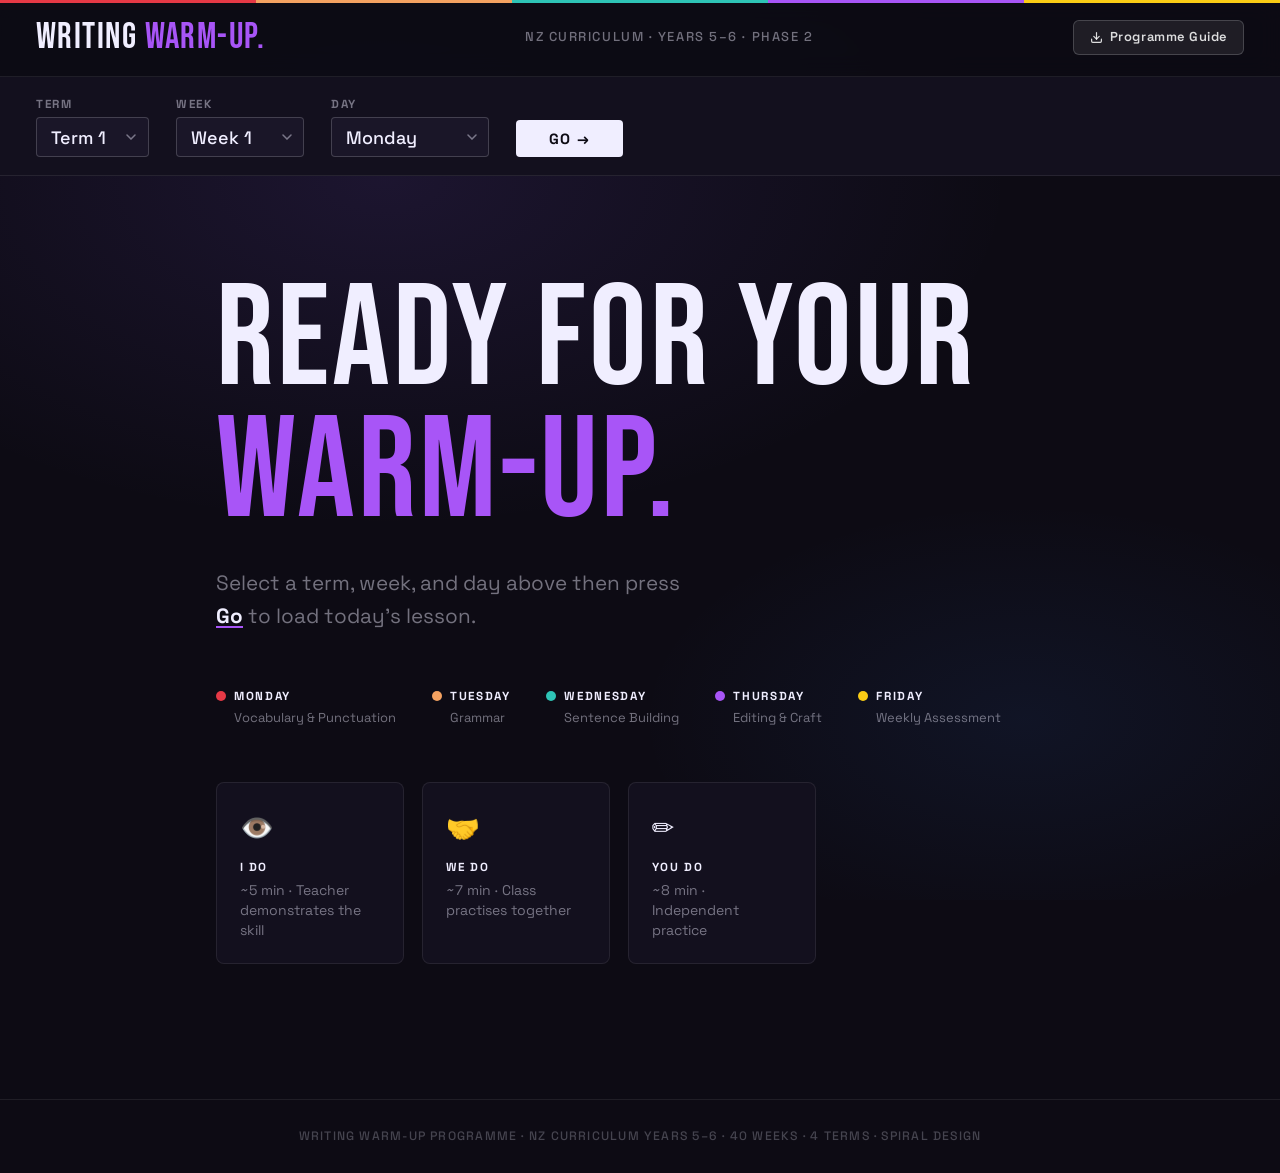
==== commit 65346c54: "Add files via upload" ====
--- a/index.html
+++ b/index.html
@@ -293,7 +293,7 @@
           0%,100% { background: var(--bg-surface); }
           25%,75% { background: rgba(230,57,70,0.3); }
         }
-      `}),b==="correct"&&l.jsx("div",{style:{position:"fixed",inset:0,zIndex:9990,background:"rgba(16,185,129,0.15)",pointerEvents:"none",animation:"correctPulse 1.4s ease"}}),b==="wrong"&&l.jsx("div",{style:{position:"fixed",inset:0,zIndex:9990,background:"rgba(230,57,70,0.2)",pointerEvents:"none"}}),l.jsx(dp,{scores:r,activeTeam:c,questionNum:i+1,totalQ:a.length}),l.jsxs("div",{style:j,children:[l.jsxs("div",{style:{background:"var(--bg-card)",border:"1px solid var(--border)",borderTop:`3px solid ${v}`,borderRadius:"10px",overflow:"hidden",marginBottom:"1rem"},children:[l.jsxs("div",{style:{padding:"0.75rem 1.25rem",borderBottom:"1px solid var(--border)",display:"flex",alignItems:"center",gap:"0.75rem",background:`${v}11`},children:[l.jsxs("span",{style:{fontFamily:"var(--font-display)",fontSize:"1.4rem",color:v,lineHeight:1},children:["Q",i+1]}),l.jsxs("span",{style:{fontSize:"0.6rem",fontWeight:700,letterSpacing:"0.14em",textTransform:"uppercase",color:v},children:[p.day,"'s skills"]}),l.jsxs("span",{style:{marginLeft:"auto",fontSize:"0.6rem",fontWeight:700,letterSpacing:"0.12em",textTransform:"uppercase",color:$[c],background:`${$[c]}22`,padding:"3px 8px",borderRadius:"3px"},children:[aa[c],"'s turn"]})]}),l.jsx("div",{style:{padding:"1.5rem 1.5rem 1.25rem",fontFamily:"var(--font-body)",fontSize:"1.35rem",fontWeight:600,color:"var(--text)",lineHeight:1.4},children:p.q})]}),l.jsx("div",{style:{display:"grid",gridTemplateColumns:"1fr 1fr",gap:"0.75rem"},children:p.options.map((P,B)=>{const _=B===p.correct,de=f===B;let ze="var(--bg-card)",Oe="var(--border)",mn="var(--text)",fn="";I&&(_?(ze="rgba(16,185,129,0.15)",Oe="#10b981",fn=" ✓"):de&&!_&&(ze="rgba(230,57,70,0.15)",Oe="#e63946",mn="#e63946",fn=" ✗"));const yn=["A","B","C","D"];return l.jsxs("button",{onClick:()=>W(B),disabled:I,style:{background:ze,border:`2px solid ${Oe}`,borderRadius:"8px",padding:"1rem 1.25rem",cursor:I?"default":"pointer",display:"flex",alignItems:"center",gap:"0.75rem",textAlign:"left",transition:"all 0.2s ease",color:mn,fontFamily:"var(--font-body)",fontSize:"1.1rem",fontWeight:500,lineHeight:1.4,...I?{}:{":hover":{borderColor:$[c]}}},onMouseEnter:Tt=>{I||(Tt.currentTarget.style.borderColor=$[c])},onMouseLeave:Tt=>{I||(Tt.currentTarget.style.borderColor="var(--border)")},children:[l.jsx("span",{style:{width:"28px",height:"28px",borderRadius:"50%",background:I&&_?"#10b981":I&&de?"#e63946":`${$[c]}33`,color:I&&(_||de)?"white":$[c],fontFamily:"var(--font-display)",fontSize:"1rem",display:"flex",alignItems:"center",justifyContent:"center",flexShrink:0,transition:"all 0.2s"},children:yn[B]}),P,fn]},B)})})]})]})}function hp({scores:e,onContinue:t}){const[n,a]=N.useState(!0);N.useEffect(()=>{const r=setTimeout(()=>a(!1),5e3);return()=>clearTimeout(r)},[]);const i=e[0]===e[1],s=e[0]>e[1]?0:1;return l.jsxs("div",{style:{textAlign:"center",padding:"2rem 1rem"},children:[n&&l.jsx(lp,{}),l.jsx("div",{style:{fontSize:"4rem",marginBottom:"1rem"},children:i?"🤝":"🏆"}),l.jsx("div",{style:{fontFamily:"var(--font-display)",fontSize:"clamp(3rem, 8vw, 6rem)",lineHeight:.95,letterSpacing:"0.02em",color:i?"#facc15":$[s],marginBottom:"0.75rem"},children:i?"IT'S A TIE!":`${aa[s]} WINS!`}),l.jsx("div",{style:{fontSize:"1.15rem",color:"var(--text-muted)",marginBottom:"2rem",lineHeight:1.5},children:i?`Both teams scored ${e[0]} — you're equally brilliant! 🌟`:`${e[s]} – ${e[1-s]} · Incredible work from both teams!`}),l.jsx("div",{style:{display:"flex",gap:"1rem",justifyContent:"center",marginBottom:"2.5rem",flexWrap:"wrap"},children:[0,1].map(r=>l.jsxs("div",{style:{background:`${$[r]}18`,border:`2px solid ${$[r]}`,borderRadius:"10px",padding:"1rem 2rem",minWidth:"160px"},children:[l.jsx("div",{style:{fontSize:"0.6rem",fontWeight:700,letterSpacing:"0.14em",textTransform:"uppercase",color:$[r],marginBottom:"0.25rem"},children:aa[r]}),l.jsx("div",{style:{fontFamily:"var(--font-display)",fontSize:"3rem",color:$[r],lineHeight:1},children:e[r]})]},r))}),l.jsx("div",{style:{fontSize:"0.8rem",color:"var(--text-muted)",marginBottom:"1.5rem",fontWeight:500,letterSpacing:"0.06em"},children:"Now let's put those skills to work ↓"}),l.jsx("button",{onClick:t,style:{background:"#facc15",color:"#0a0812",border:"none",borderRadius:"6px",padding:"0.75rem 2.5rem",fontFamily:"var(--font-body)",fontSize:"0.8rem",fontWeight:700,letterSpacing:"0.12em",textTransform:"uppercase",cursor:"pointer",transition:"transform 0.15s, box-shadow 0.15s"},onMouseEnter:r=>{r.currentTarget.style.transform="translateY(-2px)",r.currentTarget.style.boxShadow="0 6px 20px rgba(250,204,21,0.4)"},onMouseLeave:r=>{r.currentTarget.style.transform="",r.currentTarget.style.boxShadow=""},children:"Continue to Writing Task →"})]})}function pp({term:e,week:t}){var c;const n=(c=Yn[e])==null?void 0:c[t],a=n?["Monday","Tuesday","Wednesday","Thursday"].map(d=>{var f;return(f=n[d])==null?void 0:f.topic}).filter(Boolean):[],i=()=>{var b,T,I,h;if(!n||a.length===0)return"Write a paragraph applying the skills you practised this week. Focus on strong vocabulary, correct punctuation, and varied sentences.";const[d,f,y,m]=[(b=n.Monday)==null?void 0:b.topic,(T=n.Tuesday)==null?void 0:T.topic,(I=n.Wednesday)==null?void 0:I.topic,(h=n.Thursday)==null?void 0:h.topic],w=((e-1)*10+(t-1))%4;return w===0?`Write a descriptive paragraph about a place you know well. Use this week's skills: apply "${d}" to choose vivid words, use "${y}" for your sentences, and check for "${m}" when you edit.`:w===1?`Write a short recount of something that happened to you recently. Show off "${d}" with strong word choices, apply "${f}" correctly throughout, and use "${y}" to vary your sentence structures.`:w===2?`Write a persuasive paragraph on a topic you feel strongly about. Use what you know about "${d}" for powerful vocabulary, "${y}" for clear sentence structure, and "${m}" to polish your final draft.`:`Write a paragraph telling a short story (real or imagined). Practise "${d}", demonstrate "${f}" in your nouns or verbs, use "${y}" for sentence variety, and apply "${m}" in your editing step.`},s=["Capital letters at the start of every sentence","Full stops, question marks, or exclamation marks at sentence ends",a[0]?`Monday skill applied: ${a[0]}`:"Strong, precise vocabulary throughout",a[1]?`Tuesday skill applied: ${a[1]}`:"Grammar used correctly",a[2]?`Wednesday skill applied: ${a[2]}`:"Varied sentence lengths and structures",a[3]?`Thursday skill applied: ${a[3]}`:"Edited carefully for errors"],r=i(),o="#facc15";return l.jsxs("div",{children:[l.jsxs("div",{style:{display:"flex",alignItems:"center",gap:"1rem",margin:"0 0 1.5rem"},children:[l.jsx("div",{style:{flex:1,height:"1px",background:"var(--border)"}}),l.jsx("div",{style:{fontSize:"0.65rem",fontWeight:700,letterSpacing:"0.16em",textTransform:"uppercase",color:o,display:"flex",alignItems:"center",gap:"0.4rem"},children:"✍️ Writing Time"}),l.jsx("div",{style:{flex:1,height:"1px",background:"var(--border)"}})]}),l.jsxs("div",{className:"friday-card",children:[l.jsx("div",{className:"friday-card__header",style:{borderLeft:`3px solid ${o}`},children:l.jsxs("div",{style:{display:"flex",alignItems:"center",gap:"0.75rem"},children:[l.jsx("span",{style:{fontSize:"2rem"},children:"📝"}),l.jsxs("div",{children:[l.jsx("h2",{style:{color:o},children:"Independent Writing"}),l.jsxs("p",{style:{color:"var(--text-muted)",fontSize:"0.75rem",marginTop:2,letterSpacing:"0.08em",textTransform:"uppercase",fontWeight:600},children:["Term ",e," · Week ",t," · Apply this week's skills"]})]})]})}),l.jsxs("div",{className:"friday-card__body",children:[l.jsxs("div",{style:{marginBottom:"1.75rem"},children:[l.jsx("div",{style:{fontSize:"0.65rem",fontWeight:700,letterSpacing:"0.14em",textTransform:"uppercase",color:"var(--text-muted)",marginBottom:"0.6rem"},children:"Writing Task"}),l.jsx("div",{style:{background:"var(--bg-surface)",borderLeft:`3px solid ${o}`,borderRadius:"0 8px 8px 0",padding:"1.1rem 1.4rem",fontSize:"1.2rem",lineHeight:1.65,color:"var(--text)"},children:r})]}),l.jsxs("div",{style:{marginBottom:"1.75rem"},children:[l.jsx("div",{style:{fontSize:"0.65rem",fontWeight:700,letterSpacing:"0.14em",textTransform:"uppercase",color:"var(--text-muted)",marginBottom:"0.75rem"},children:"Self-Assessment Checklist"}),l.jsx("ul",{style:{listStyle:"none",display:"flex",flexDirection:"column",gap:"0.5rem"},children:s.map((d,f)=>l.jsxs("li",{style:{display:"flex",alignItems:"flex-start",gap:"0.75rem",padding:"0.7rem 1rem",background:"var(--bg-surface)",border:"1px solid var(--border)",borderRadius:"6px",fontSize:"1.05rem",color:"var(--text)",lineHeight:1.5},children:[l.jsx("span",{style:{fontSize:"1.1rem",flexShrink:0,color:o},children:"☐"}),d]},f))})]}),l.jsxs("div",{style:{background:"rgba(250,204,21,0.07)",border:"1px solid rgba(250,204,21,0.25)",borderRadius:"8px",padding:"1rem 1.25rem",fontSize:"1rem",color:"var(--text)",display:"flex",gap:"0.75rem",alignItems:"flex-start",lineHeight:1.6},children:[l.jsx("span",{style:{fontSize:"1.2rem",flexShrink:0},children:"⏱️"}),l.jsxs("span",{children:[l.jsx("strong",{style:{color:o},children:"Time guide: "}),"5 minutes planning → 10 minutes writing → 5 minutes self-edit. Swap with a partner for peer feedback if time allows."]})]})]})]})]})}function gp({onStart:e}){return l.jsxs("div",{style:{textAlign:"center",padding:"2rem 1rem"},children:[l.jsx("div",{style:{fontSize:"3rem",marginBottom:"1rem"},children:"🎮"}),l.jsxs("div",{style:{fontFamily:"var(--font-display)",fontSize:"clamp(3rem, 7vw, 5.5rem)",letterSpacing:"0.04em",lineHeight:.95,color:"var(--text)",marginBottom:"0.75rem"},children:["Friday",l.jsx("br",{}),l.jsx("span",{style:{color:"#facc15"},children:"Quiz Show."})]}),l.jsx("p",{style:{fontSize:"1.1rem",color:"var(--text-muted)",maxWidth:"480px",margin:"1rem auto 2rem",lineHeight:1.6},children:"16 questions on this week's writing skills. Two teams compete for glory — then everyone writes!"}),l.jsx("div",{style:{display:"flex",gap:"1rem",justifyContent:"center",marginBottom:"2rem",flexWrap:"wrap"},children:[0,1].map(t=>l.jsx("div",{style:{background:`${$[t]}18`,border:`1px solid ${$[t]}`,borderRadius:"8px",padding:"0.75rem 1.5rem",fontFamily:"var(--font-display)",fontSize:"1.5rem",color:$[t]},children:aa[t]},t))}),l.jsx("button",{onClick:e,style:{background:"#facc15",color:"#0a0812",border:"none",borderRadius:"6px",padding:"0.85rem 3rem",fontFamily:"var(--font-body)",fontSize:"0.85rem",fontWeight:700,letterSpacing:"0.12em",textTransform:"uppercase",cursor:"pointer",transition:"transform 0.15s, box-shadow 0.15s"},onMouseEnter:t=>{t.currentTarget.style.transform="translateY(-2px)",t.currentTarget.style.boxShadow="0 6px 24px rgba(250,204,21,0.45)"},onMouseLeave:t=>{t.currentTarget.style.transform="",t.currentTarget.style.boxShadow=""},children:"Start Quiz →"})]})}function mp({term:e,week:t}){const[n,a]=N.useState("intro"),[i,s]=N.useState([0,0]);N.useEffect(()=>{a("intro"),s([0,0])},[e,t]);const r=N.useCallback(o=>{s(o),a("winner")},[]);return l.jsxs("div",{children:[l.jsxs("div",{style:{display:"flex",alignItems:"center",gap:"0.75rem",marginBottom:"1.5rem",paddingBottom:"1rem",borderBottom:"1px solid var(--border)"},children:[l.jsx("span",{style:{fontSize:"1.25rem"},children:"🎮"}),l.jsxs("div",{children:[l.jsx("div",{style:{fontFamily:"var(--font-display)",fontSize:"1.6rem",color:"#facc15",lineHeight:1,letterSpacing:"0.04em"},children:"Friday Quiz Show"}),l.jsxs("div",{style:{fontSize:"0.62rem",fontWeight:700,letterSpacing:"0.14em",textTransform:"uppercase",color:"var(--text-muted)",marginTop:"2px"},children:["Term ",e," · Week ",t]})]}),l.jsxs("button",{onClick:()=>openFridayLessonPlanPopup(e,t),style:{display:"flex",alignItems:"center",gap:"6px",padding:"0.4rem 0.9rem",borderRadius:"6px",border:"1px solid rgba(250,204,21,0.4)",background:"rgba(250,204,21,0.12)",color:"#f0eeff",fontFamily:"var(--font-body)",fontSize:"0.68rem",fontWeight:700,letterSpacing:"0.08em",textTransform:"uppercase",cursor:"pointer",marginLeft:"auto"},children:["\u{1F4CB} ","Full Lesson Plan"]}),l.jsx("div",{style:{display:"flex",gap:"0.4rem"},children:[["intro","Intro"],["quiz","Quiz"],["winner","Results"],["writing","Writing"]].map(([o,c])=>l.jsx("div",{style:{fontSize:"0.58rem",fontWeight:700,letterSpacing:"0.1em",textTransform:"uppercase",padding:"3px 8px",borderRadius:"3px",background:n===o?"#facc15":"var(--bg-surface)",color:n===o?"#0a0812":"var(--text-dim)",border:`1px solid ${n===o?"#facc15":"var(--border)"}`},children:c},o))})]}),n==="intro"&&l.jsx(gp,{onStart:()=>a("quiz")}),n==="quiz"&&l.jsx(up,{term:e,week:t,onFinish:r},`${e}-${t}`),n==="winner"&&l.jsx(hp,{scores:i,onContinue:()=>a("writing")}),n==="writing"&&l.jsx(pp,{term:e,week:t})]})}function fp(){return l.jsxs("div",{className:"welcome-state",children:[l.jsxs("h1",{className:"welcome-state__heading",children:["Ready for your",l.jsx("br",{}),l.jsx("em",{children:"warm-up."})]}),l.jsxs("p",{className:"welcome-state__sub",children:["Select a term, week, and day above then press"," ",l.jsx("strong",{children:"Go"})," to load today's lesson."]}),l.jsx("div",{className:"day-legend",children:Object.entries(md).map(([e,t])=>l.jsxs("div",{className:"day-legend__item",children:[l.jsxs("div",{className:"day-legend__dot-label",children:[l.jsx("span",{className:"day-legend__dot",style:{background:Kr[e]||"#666"}}),l.jsx("span",{className:"day-legend__name",children:e})]}),l.jsx("span",{className:"day-legend__focus",children:t})]},e))}),l.jsx("div",{className:"stage-intro-grid",children:[{icon:"👁️",title:"I Do",desc:"~5 min · Teacher demonstrates the skill"},{icon:"🤝",title:"We Do",desc:"~7 min · Class practises together"},{icon:"✏️",title:"You Do",desc:"~8 min · Independent practice"}].map(e=>l.jsxs("div",{className:"stage-intro-card",children:[l.jsx("div",{className:"stage-intro-card__icon",children:e.icon}),l.jsx("div",{className:"stage-intro-card__title",children:e.title}),l.jsx("div",{className:"stage-intro-card__desc",children:e.desc})]},e.title))})]})}function yp(){const[e,t]=N.useState(1),[n,a]=N.useState(1),[i,s]=N.useState("Monday"),[r,o]=N.useState(null),[c,d]=N.useState(null),[f,y]=N.useState(null),[m,w]=N.useState(0),b=N.useCallback(()=>{function loadAndGo(){if(i==="Friday"){d({term:e,week:n,day:i}),o("friday"),w(u=>u+1);return}const h=Kh(e,n,i);if(!h){y(`No lesson found for Term ${e}, Week ${n}, ${i}.`);return}d({term:e,week:n,day:i}),o(h)}y(null);if(window.__WWU_TERM_DATA&&window.__WWU_TERM_DATA[e]!==undefined){loadAndGo();return}const sc=document.createElement('script');sc.src=`term${e}-data.js`;sc.onload=()=>loadAndGo();sc.onerror=()=>y(`Could not load Term ${e} data file.`);document.head.appendChild(sc)},[e,n,i]),T=Kr[i]||"#a855f7",I={display:"flex",alignItems:"center",gap:"0.4rem",padding:"0.35rem 0.85rem",borderRadius:"6px",background:"rgba(255,255,255,0.08)",border:"1px solid rgba(255,255,255,0.18)",color:"rgba(255,255,255,0.85)",fontSize:"0.72rem",fontWeight:600,letterSpacing:"0.04em",textDecoration:"none",whiteSpace:"nowrap",transition:"background 0.15s, border-color 0.15s",cursor:"pointer",fontFamily:"var(--font-body)"};return l.jsxs("div",{className:"app-shell",children:[l.jsxs("header",{className:"site-header",children:[l.jsxs("div",{className:"site-header__wordmark",children:["Writing ",l.jsx("span",{children:"Warm-Up."})]}),l.jsx("div",{className:"site-header__sub",children:"NZ Curriculum · Years 5–6 · Phase 2"}),l.jsxs("a",{href:"/WritingWarmUp_Showcase.pdf",download:"WritingWarmUp_Showcase.pdf",style:{...I,marginLeft:"auto"},onMouseEnter:h=>{h.currentTarget.style.background="rgba(255,255,255,0.15)",h.currentTarget.style.borderColor="rgba(255,255,255,0.35)"},onMouseLeave:h=>{h.currentTarget.style.background="rgba(255,255,255,0.08)",h.currentTarget.style.borderColor="rgba(255,255,255,0.18)"},children:[l.jsxs("svg",{width:"13",height:"13",viewBox:"0 0 24 24",fill:"none",stroke:"currentColor",strokeWidth:"2.2",strokeLinecap:"round",strokeLinejoin:"round",children:[l.jsx("path",{d:"M21 15v4a2 2 0 0 1-2 2H5a2 2 0 0 1-2-2v-4"}),l.jsx("polyline",{points:"7 10 12 15 17 10"}),l.jsx("line",{x1:"12",y1:"15",x2:"12",y2:"3"})]}),"Programme Guide"]})]}),l.jsx(Hh,{term:e,week:n,day:i,onTermChange:t,onWeekChange:a,onDayChange:s,onGo:b}),l.jsxs("main",{className:"main-content",children:[f&&l.jsx("div",{className:"error-state",children:l.jsxs("p",{style:{color:"#e63946",fontWeight:600},children:["⚠ ",f]})}),!f&&!r&&l.jsx(fp,{}),!f&&r==="friday"&&c&&l.jsx(mp,{term:c.term,week:c.week},m),!f&&r&&r!=="friday"&&c&&l.jsxs(l.Fragment,{children:[l.jsx(Uh,{term:c.term,week:c.week,day:c.day,topic:r.topic,nzLink:r.nzLink,aos:r.aos}),l.jsx("div",{style:{display:"flex",justifyContent:"flex-end",marginBottom:"1.25rem",marginTop:"-0.5rem"},children:l.jsxs("button",{onClick:()=>openFullLessonPlanPopup(r,c,T),style:{display:"flex",alignItems:"center",gap:"7px",padding:"0.55rem 1.2rem",borderRadius:"6px",border:`1px solid ${T}55`,background:`${T}1a`,color:"#f0eeff",fontFamily:"var(--font-body)",fontSize:"0.72rem",fontWeight:700,letterSpacing:"0.08em",textTransform:"uppercase",cursor:"pointer",transition:"background 0.15s, transform 0.1s"},onMouseEnter:h=>{h.currentTarget.style.background=`${T}33`,h.currentTarget.style.transform="translateY(-1px)"},onMouseLeave:h=>{h.currentTarget.style.background=`${T}1a`,h.currentTarget.style.transform=""},children:["\u{1F4CB} ","Full Lesson Plan"]})}),l.jsx(np,{lesson:r,dayColour:T,onComplete:()=>{}})]})]}),l.jsx("footer",{className:"site-footer",children:"Writing Warm-Up Programme · NZ Curriculum Years 5–6 · 40 weeks · 4 terms · Spiral design"})]})}ns.createRoot(document.getElementById("root")).render(l.jsx(hc.StrictMode,{children:l.jsx(yp,{})}));
+      `}),b==="correct"&&l.jsx("div",{style:{position:"fixed",inset:0,zIndex:9990,background:"rgba(16,185,129,0.15)",pointerEvents:"none",animation:"correctPulse 1.4s ease"}}),b==="wrong"&&l.jsx("div",{style:{position:"fixed",inset:0,zIndex:9990,background:"rgba(230,57,70,0.2)",pointerEvents:"none"}}),l.jsx(dp,{scores:r,activeTeam:c,questionNum:i+1,totalQ:a.length}),l.jsxs("div",{style:j,children:[l.jsxs("div",{style:{background:"var(--bg-card)",border:"1px solid var(--border)",borderTop:`3px solid ${v}`,borderRadius:"10px",overflow:"hidden",marginBottom:"1rem"},children:[l.jsxs("div",{style:{padding:"0.75rem 1.25rem",borderBottom:"1px solid var(--border)",display:"flex",alignItems:"center",gap:"0.75rem",background:`${v}11`},children:[l.jsxs("span",{style:{fontFamily:"var(--font-display)",fontSize:"1.4rem",color:v,lineHeight:1},children:["Q",i+1]}),l.jsxs("span",{style:{fontSize:"0.6rem",fontWeight:700,letterSpacing:"0.14em",textTransform:"uppercase",color:v},children:[p.day,"'s skills"]}),l.jsxs("span",{style:{marginLeft:"auto",fontSize:"0.6rem",fontWeight:700,letterSpacing:"0.12em",textTransform:"uppercase",color:$[c],background:`${$[c]}22`,padding:"3px 8px",borderRadius:"3px"},children:[aa[c],"'s turn"]})]}),l.jsx("div",{style:{padding:"1.5rem 1.5rem 1.25rem",fontFamily:"var(--font-body)",fontSize:"1.35rem",fontWeight:600,color:"var(--text)",lineHeight:1.4},children:p.q})]}),l.jsx("div",{style:{display:"grid",gridTemplateColumns:"1fr 1fr",gap:"0.75rem"},children:p.options.map((P,B)=>{const _=B===p.correct,de=f===B;let ze="var(--bg-card)",Oe="var(--border)",mn="var(--text)",fn="";I&&(_?(ze="rgba(16,185,129,0.15)",Oe="#10b981",fn=" ✓"):de&&!_&&(ze="rgba(230,57,70,0.15)",Oe="#e63946",mn="#e63946",fn=" ✗"));const yn=["A","B","C","D"];return l.jsxs("button",{onClick:()=>W(B),disabled:I,style:{background:ze,border:`2px solid ${Oe}`,borderRadius:"8px",padding:"1rem 1.25rem",cursor:I?"default":"pointer",display:"flex",alignItems:"center",gap:"0.75rem",textAlign:"left",transition:"all 0.2s ease",color:mn,fontFamily:"var(--font-body)",fontSize:"1.1rem",fontWeight:500,lineHeight:1.4,...I?{}:{":hover":{borderColor:$[c]}}},onMouseEnter:Tt=>{I||(Tt.currentTarget.style.borderColor=$[c])},onMouseLeave:Tt=>{I||(Tt.currentTarget.style.borderColor="var(--border)")},children:[l.jsx("span",{style:{width:"28px",height:"28px",borderRadius:"50%",background:I&&_?"#10b981":I&&de?"#e63946":`${$[c]}33`,color:I&&(_||de)?"white":$[c],fontFamily:"var(--font-display)",fontSize:"1rem",display:"flex",alignItems:"center",justifyContent:"center",flexShrink:0,transition:"all 0.2s"},children:yn[B]}),P,fn]},B)})})]})]})}function hp({scores:e,onContinue:t}){const[n,a]=N.useState(!0);N.useEffect(()=>{const r=setTimeout(()=>a(!1),5e3);return()=>clearTimeout(r)},[]);const i=e[0]===e[1],s=e[0]>e[1]?0:1;return l.jsxs("div",{style:{textAlign:"center",padding:"2rem 1rem"},children:[n&&l.jsx(lp,{}),l.jsx("div",{style:{fontSize:"4rem",marginBottom:"1rem"},children:i?"🤝":"🏆"}),l.jsx("div",{style:{fontFamily:"var(--font-display)",fontSize:"clamp(3rem, 8vw, 6rem)",lineHeight:.95,letterSpacing:"0.02em",color:i?"#facc15":$[s],marginBottom:"0.75rem"},children:i?"IT'S A TIE!":`${aa[s]} WINS!`}),l.jsx("div",{style:{fontSize:"1.15rem",color:"var(--text-muted)",marginBottom:"2rem",lineHeight:1.5},children:i?`Both teams scored ${e[0]} — you're equally brilliant! 🌟`:`${e[s]} – ${e[1-s]} · Incredible work from both teams!`}),l.jsx("div",{style:{display:"flex",gap:"1rem",justifyContent:"center",marginBottom:"2.5rem",flexWrap:"wrap"},children:[0,1].map(r=>l.jsxs("div",{style:{background:`${$[r]}18`,border:`2px solid ${$[r]}`,borderRadius:"10px",padding:"1rem 2rem",minWidth:"160px"},children:[l.jsx("div",{style:{fontSize:"0.6rem",fontWeight:700,letterSpacing:"0.14em",textTransform:"uppercase",color:$[r],marginBottom:"0.25rem"},children:aa[r]}),l.jsx("div",{style:{fontFamily:"var(--font-display)",fontSize:"3rem",color:$[r],lineHeight:1},children:e[r]})]},r))}),l.jsx("div",{style:{fontSize:"0.8rem",color:"var(--text-muted)",marginBottom:"1.5rem",fontWeight:500,letterSpacing:"0.06em"},children:"Now let's put those skills to work ↓"}),l.jsx("button",{onClick:t,style:{background:"#facc15",color:"#0a0812",border:"none",borderRadius:"6px",padding:"0.75rem 2.5rem",fontFamily:"var(--font-body)",fontSize:"0.8rem",fontWeight:700,letterSpacing:"0.12em",textTransform:"uppercase",cursor:"pointer",transition:"transform 0.15s, box-shadow 0.15s"},onMouseEnter:r=>{r.currentTarget.style.transform="translateY(-2px)",r.currentTarget.style.boxShadow="0 6px 20px rgba(250,204,21,0.4)"},onMouseLeave:r=>{r.currentTarget.style.transform="",r.currentTarget.style.boxShadow=""},children:"Continue to Writing Task →"})]})}function pp({term:e,week:t}){var c;const n=(c=Yn[e])==null?void 0:c[t],a=n?["Monday","Tuesday","Wednesday","Thursday"].map(d=>{var f;return(f=n[d])==null?void 0:f.topic}).filter(Boolean):[],i=()=>{var b,T,I,h;if(!n||a.length===0)return"Write a paragraph applying the skills you practised this week. Focus on strong vocabulary, correct punctuation, and varied sentences.";const[d,f,y,m]=[(b=n.Monday)==null?void 0:b.topic,(T=n.Tuesday)==null?void 0:T.topic,(I=n.Wednesday)==null?void 0:I.topic,(h=n.Thursday)==null?void 0:h.topic],w=((e-1)*10+(t-1))%4;return w===0?`Write a descriptive paragraph about a place you know well. Use this week's skills: apply "${d}" to choose vivid words, use "${y}" for your sentences, and check for "${m}" when you edit.`:w===1?`Write a short recount of something that happened to you recently. Show off "${d}" with strong word choices, apply "${f}" correctly throughout, and use "${y}" to vary your sentence structures.`:w===2?`Write a persuasive paragraph on a topic you feel strongly about. Use what you know about "${d}" for powerful vocabulary, "${y}" for clear sentence structure, and "${m}" to polish your final draft.`:`Write a paragraph telling a short story (real or imagined). Practise "${d}", demonstrate "${f}" in your nouns or verbs, use "${y}" for sentence variety, and apply "${m}" in your editing step.`},s=["Capital letters at the start of every sentence","Full stops, question marks, or exclamation marks at sentence ends",a[0]?`Monday skill applied: ${a[0]}`:"Strong, precise vocabulary throughout",a[1]?`Tuesday skill applied: ${a[1]}`:"Grammar used correctly",a[2]?`Wednesday skill applied: ${a[2]}`:"Varied sentence lengths and structures",a[3]?`Thursday skill applied: ${a[3]}`:"Edited carefully for errors"],r=i(),o="#facc15";return l.jsxs("div",{children:[l.jsxs("div",{style:{display:"flex",alignItems:"center",gap:"1rem",margin:"0 0 1.5rem"},children:[l.jsx("div",{style:{flex:1,height:"1px",background:"var(--border)"}}),l.jsx("div",{style:{fontSize:"0.65rem",fontWeight:700,letterSpacing:"0.16em",textTransform:"uppercase",color:o,display:"flex",alignItems:"center",gap:"0.4rem"},children:"✍️ Writing Time"}),l.jsx("div",{style:{flex:1,height:"1px",background:"var(--border)"}})]}),l.jsxs("div",{className:"friday-card",children:[l.jsx("div",{className:"friday-card__header",style:{borderLeft:`3px solid ${o}`},children:l.jsxs("div",{style:{display:"flex",alignItems:"center",gap:"0.75rem"},children:[l.jsx("span",{style:{fontSize:"2rem"},children:"📝"}),l.jsxs("div",{children:[l.jsx("h2",{style:{color:o},children:"Independent Writing"}),l.jsxs("p",{style:{color:"var(--text-muted)",fontSize:"0.75rem",marginTop:2,letterSpacing:"0.08em",textTransform:"uppercase",fontWeight:600},children:["Term ",e," · Week ",t," · Apply this week's skills"]})]})]})}),l.jsxs("div",{className:"friday-card__body",children:[l.jsxs("div",{style:{marginBottom:"1.75rem"},children:[l.jsx("div",{style:{fontSize:"0.65rem",fontWeight:700,letterSpacing:"0.14em",textTransform:"uppercase",color:"var(--text-muted)",marginBottom:"0.6rem"},children:"Writing Task"}),l.jsx("div",{style:{background:"var(--bg-surface)",borderLeft:`3px solid ${o}`,borderRadius:"0 8px 8px 0",padding:"1.1rem 1.4rem",fontSize:"1.2rem",lineHeight:1.65,color:"var(--text)"},children:r})]}),l.jsxs("div",{style:{marginBottom:"1.75rem"},children:[l.jsx("div",{style:{fontSize:"0.65rem",fontWeight:700,letterSpacing:"0.14em",textTransform:"uppercase",color:"var(--text-muted)",marginBottom:"0.75rem"},children:"Self-Assessment Checklist"}),l.jsx("ul",{style:{listStyle:"none",display:"flex",flexDirection:"column",gap:"0.5rem"},children:s.map((d,f)=>l.jsxs("li",{style:{display:"flex",alignItems:"flex-start",gap:"0.75rem",padding:"0.7rem 1rem",background:"var(--bg-surface)",border:"1px solid var(--border)",borderRadius:"6px",fontSize:"1.05rem",color:"var(--text)",lineHeight:1.5},children:[l.jsx("span",{style:{fontSize:"1.1rem",flexShrink:0,color:o},children:"☐"}),d]},f))})]}),l.jsxs("div",{style:{background:"rgba(250,204,21,0.07)",border:"1px solid rgba(250,204,21,0.25)",borderRadius:"8px",padding:"1rem 1.25rem",fontSize:"1rem",color:"var(--text)",display:"flex",gap:"0.75rem",alignItems:"flex-start",lineHeight:1.6},children:[l.jsx("span",{style:{fontSize:"1.2rem",flexShrink:0},children:"⏱️"}),l.jsxs("span",{children:[l.jsx("strong",{style:{color:o},children:"Time guide: "}),"5 minutes planning → 10 minutes writing → 5 minutes self-edit. Swap with a partner for peer feedback if time allows."]})]})]})]})]})}function gp({onStart:e,term:n,week:s}){return l.jsxs("div",{style:{textAlign:"center",padding:"2rem 1rem"},children:[l.jsx("div",{style:{fontSize:"3rem",marginBottom:"1rem"},children:"🎮"}),l.jsxs("div",{style:{fontFamily:"var(--font-display)",fontSize:"clamp(3rem, 7vw, 5.5rem)",letterSpacing:"0.04em",lineHeight:.95,color:"var(--text)",marginBottom:"0.75rem"},children:["Friday",l.jsx("br",{}),l.jsx("span",{style:{color:"#facc15"},children:"Quiz Show."})]}),l.jsx("p",{style:{fontSize:"1.1rem",color:"var(--text-muted)",maxWidth:"480px",margin:"1rem auto 2rem",lineHeight:1.6},children:"16 questions on this week's writing skills. Two teams compete for glory — then everyone writes!"}),l.jsx("div",{style:{display:"flex",gap:"1rem",justifyContent:"center",marginBottom:"2rem",flexWrap:"wrap"},children:[0,1].map(t=>l.jsx("div",{style:{background:`${$[t]}18`,border:`1px solid ${$[t]}`,borderRadius:"8px",padding:"0.75rem 1.5rem",fontFamily:"var(--font-display)",fontSize:"1.5rem",color:$[t]},children:aa[t]},t))}),l.jsx("button",{onClick:e,style:{background:"#facc15",color:"#0a0812",border:"none",borderRadius:"6px",padding:"0.85rem 3rem",fontFamily:"var(--font-body)",fontSize:"0.85rem",fontWeight:700,letterSpacing:"0.12em",textTransform:"uppercase",cursor:"pointer",transition:"transform 0.15s, box-shadow 0.15s"},onMouseEnter:t=>{t.currentTarget.style.transform="translateY(-2px)",t.currentTarget.style.boxShadow="0 6px 24px rgba(250,204,21,0.45)"},onMouseLeave:t=>{t.currentTarget.style.transform="",t.currentTarget.style.boxShadow=""},children:"Start Quiz →"}),l.jsxs("div",{style:{marginTop:"1.25rem",display:"flex",flexDirection:"column",alignItems:"center",gap:"0.5rem"},children:[l.jsx("div",{style:{fontSize:"0.65rem",fontWeight:700,letterSpacing:"0.12em",textTransform:"uppercase",color:"var(--text-dim)"},children:"— or —"}),l.jsxs("a",{href:`host.html?term=${n}&week=${s}`,target:"_blank",rel:"noopener",style:{display:"inline-flex",alignItems:"center",gap:"0.5rem",background:"transparent",color:"var(--text)",border:"1px solid rgba(250,204,21,0.4)",borderRadius:"6px",padding:"0.7rem 1.75rem",fontFamily:"var(--font-body)",fontSize:"0.8rem",fontWeight:700,letterSpacing:"0.1em",textTransform:"uppercase",cursor:"pointer",textDecoration:"none",transition:"background 0.15s"},onMouseEnter:t=>{t.currentTarget.style.background="rgba(250,204,21,0.1)"},onMouseLeave:t=>{t.currentTarget.style.background="transparent"},children:[l.jsx("span",{children:"🎮"}),l.jsx("span",{children:"Play Live Class Quiz"})]}),l.jsx("div",{style:{fontSize:"0.85rem",color:"var(--text-dim)",maxWidth:"320px"},children:"Whole-class Kiwi vs Tui game — students join on their iPads and race the clock."})]})]})}function mp({term:e,week:t}){const[n,a]=N.useState("intro"),[i,s]=N.useState([0,0]);N.useEffect(()=>{a("intro"),s([0,0])},[e,t]);const r=N.useCallback(o=>{s(o),a("winner")},[]);return l.jsxs("div",{children:[l.jsxs("div",{style:{display:"flex",alignItems:"center",gap:"0.75rem",marginBottom:"1.5rem",paddingBottom:"1rem",borderBottom:"1px solid var(--border)"},children:[l.jsx("span",{style:{fontSize:"1.25rem"},children:"🎮"}),l.jsxs("div",{children:[l.jsx("div",{style:{fontFamily:"var(--font-display)",fontSize:"1.6rem",color:"#facc15",lineHeight:1,letterSpacing:"0.04em"},children:"Friday Quiz Show"}),l.jsxs("div",{style:{fontSize:"0.62rem",fontWeight:700,letterSpacing:"0.14em",textTransform:"uppercase",color:"var(--text-muted)",marginTop:"2px"},children:["Term ",e," · Week ",t]})]}),l.jsxs("button",{onClick:()=>openFridayLessonPlanPopup(e,t),style:{display:"flex",alignItems:"center",gap:"6px",padding:"0.4rem 0.9rem",borderRadius:"6px",border:"1px solid rgba(250,204,21,0.4)",background:"rgba(250,204,21,0.12)",color:"#f0eeff",fontFamily:"var(--font-body)",fontSize:"0.68rem",fontWeight:700,letterSpacing:"0.08em",textTransform:"uppercase",cursor:"pointer",marginLeft:"auto"},children:["\u{1F4CB} ","Full Lesson Plan"]}),l.jsx("div",{style:{display:"flex",gap:"0.4rem"},children:[["intro","Intro"],["quiz","Quiz"],["winner","Results"],["writing","Writing"]].map(([o,c])=>l.jsx("div",{style:{fontSize:"0.58rem",fontWeight:700,letterSpacing:"0.1em",textTransform:"uppercase",padding:"3px 8px",borderRadius:"3px",background:n===o?"#facc15":"var(--bg-surface)",color:n===o?"#0a0812":"var(--text-dim)",border:`1px solid ${n===o?"#facc15":"var(--border)"}`},children:c},o))})]}),n==="intro"&&l.jsx(gp,{onStart:()=>a("quiz"),term:e,week:t}),n==="quiz"&&l.jsx(up,{term:e,week:t,onFinish:r},`${e}-${t}`),n==="winner"&&l.jsx(hp,{scores:i,onContinue:()=>a("writing")}),n==="writing"&&l.jsx(pp,{term:e,week:t})]})}function fp(){return l.jsxs("div",{className:"welcome-state",children:[l.jsxs("h1",{className:"welcome-state__heading",children:["Ready for your",l.jsx("br",{}),l.jsx("em",{children:"warm-up."})]}),l.jsxs("p",{className:"welcome-state__sub",children:["Select a term, week, and day above then press"," ",l.jsx("strong",{children:"Go"})," to load today's lesson."]}),l.jsx("div",{className:"day-legend",children:Object.entries(md).map(([e,t])=>l.jsxs("div",{className:"day-legend__item",children:[l.jsxs("div",{className:"day-legend__dot-label",children:[l.jsx("span",{className:"day-legend__dot",style:{background:Kr[e]||"#666"}}),l.jsx("span",{className:"day-legend__name",children:e})]}),l.jsx("span",{className:"day-legend__focus",children:t})]},e))}),l.jsx("div",{className:"stage-intro-grid",children:[{icon:"👁️",title:"I Do",desc:"~5 min · Teacher demonstrates the skill"},{icon:"🤝",title:"We Do",desc:"~7 min · Class practises together"},{icon:"✏️",title:"You Do",desc:"~8 min · Independent practice"}].map(e=>l.jsxs("div",{className:"stage-intro-card",children:[l.jsx("div",{className:"stage-intro-card__icon",children:e.icon}),l.jsx("div",{className:"stage-intro-card__title",children:e.title}),l.jsx("div",{className:"stage-intro-card__desc",children:e.desc})]},e.title))})]})}function yp(){const[e,t]=N.useState(1),[n,a]=N.useState(1),[i,s]=N.useState("Monday"),[r,o]=N.useState(null),[c,d]=N.useState(null),[f,y]=N.useState(null),[m,w]=N.useState(0),b=N.useCallback(()=>{function loadAndGo(){if(i==="Friday"){d({term:e,week:n,day:i}),o("friday"),w(u=>u+1);return}const h=Kh(e,n,i);if(!h){y(`No lesson found for Term ${e}, Week ${n}, ${i}.`);return}d({term:e,week:n,day:i}),o(h)}y(null);if(window.__WWU_TERM_DATA&&window.__WWU_TERM_DATA[e]!==undefined){loadAndGo();return}const sc=document.createElement('script');sc.src=`term${e}-data.js`;sc.onload=()=>loadAndGo();sc.onerror=()=>y(`Could not load Term ${e} data file.`);document.head.appendChild(sc)},[e,n,i]),T=Kr[i]||"#a855f7",I={display:"flex",alignItems:"center",gap:"0.4rem",padding:"0.35rem 0.85rem",borderRadius:"6px",background:"rgba(255,255,255,0.08)",border:"1px solid rgba(255,255,255,0.18)",color:"rgba(255,255,255,0.85)",fontSize:"0.72rem",fontWeight:600,letterSpacing:"0.04em",textDecoration:"none",whiteSpace:"nowrap",transition:"background 0.15s, border-color 0.15s",cursor:"pointer",fontFamily:"var(--font-body)"};return l.jsxs("div",{className:"app-shell",children:[l.jsxs("header",{className:"site-header",children:[l.jsxs("div",{className:"site-header__wordmark",children:["Writing ",l.jsx("span",{children:"Warm-Up."})]}),l.jsx("div",{className:"site-header__sub",children:"NZ Curriculum · Years 5–6 · Phase 2"}),l.jsxs("a",{href:"/WritingWarmUp_Showcase.pdf",download:"WritingWarmUp_Showcase.pdf",style:{...I,marginLeft:"auto"},onMouseEnter:h=>{h.currentTarget.style.background="rgba(255,255,255,0.15)",h.currentTarget.style.borderColor="rgba(255,255,255,0.35)"},onMouseLeave:h=>{h.currentTarget.style.background="rgba(255,255,255,0.08)",h.currentTarget.style.borderColor="rgba(255,255,255,0.18)"},children:[l.jsxs("svg",{width:"13",height:"13",viewBox:"0 0 24 24",fill:"none",stroke:"currentColor",strokeWidth:"2.2",strokeLinecap:"round",strokeLinejoin:"round",children:[l.jsx("path",{d:"M21 15v4a2 2 0 0 1-2 2H5a2 2 0 0 1-2-2v-4"}),l.jsx("polyline",{points:"7 10 12 15 17 10"}),l.jsx("line",{x1:"12",y1:"15",x2:"12",y2:"3"})]}),"Programme Guide"]})]}),l.jsx(Hh,{term:e,week:n,day:i,onTermChange:t,onWeekChange:a,onDayChange:s,onGo:b}),l.jsxs("main",{className:"main-content",children:[f&&l.jsx("div",{className:"error-state",children:l.jsxs("p",{style:{color:"#e63946",fontWeight:600},children:["⚠ ",f]})}),!f&&!r&&l.jsx(fp,{}),!f&&r==="friday"&&c&&l.jsx(mp,{term:c.term,week:c.week},m),!f&&r&&r!=="friday"&&c&&l.jsxs(l.Fragment,{children:[l.jsx(Uh,{term:c.term,week:c.week,day:c.day,topic:r.topic,nzLink:r.nzLink,aos:r.aos}),l.jsx("div",{style:{display:"flex",justifyContent:"flex-end",marginBottom:"1.25rem",marginTop:"-0.5rem"},children:l.jsxs("button",{onClick:()=>openFullLessonPlanPopup(r,c,T),style:{display:"flex",alignItems:"center",gap:"7px",padding:"0.55rem 1.2rem",borderRadius:"6px",border:`1px solid ${T}55`,background:`${T}1a`,color:"#f0eeff",fontFamily:"var(--font-body)",fontSize:"0.72rem",fontWeight:700,letterSpacing:"0.08em",textTransform:"uppercase",cursor:"pointer",transition:"background 0.15s, transform 0.1s"},onMouseEnter:h=>{h.currentTarget.style.background=`${T}33`,h.currentTarget.style.transform="translateY(-1px)"},onMouseLeave:h=>{h.currentTarget.style.background=`${T}1a`,h.currentTarget.style.transform=""},children:["\u{1F4CB} ","Full Lesson Plan"]})}),l.jsx(np,{lesson:r,dayColour:T,onComplete:()=>{}})]})]}),l.jsx("footer",{className:"site-footer",children:"Writing Warm-Up Programme · NZ Curriculum Years 5–6 · 40 weeks · 4 terms · Spiral design"})]})}ns.createRoot(document.getElementById("root")).render(l.jsx(hc.StrictMode,{children:l.jsx(yp,{})}));
 </script>
 </body>
 </html>
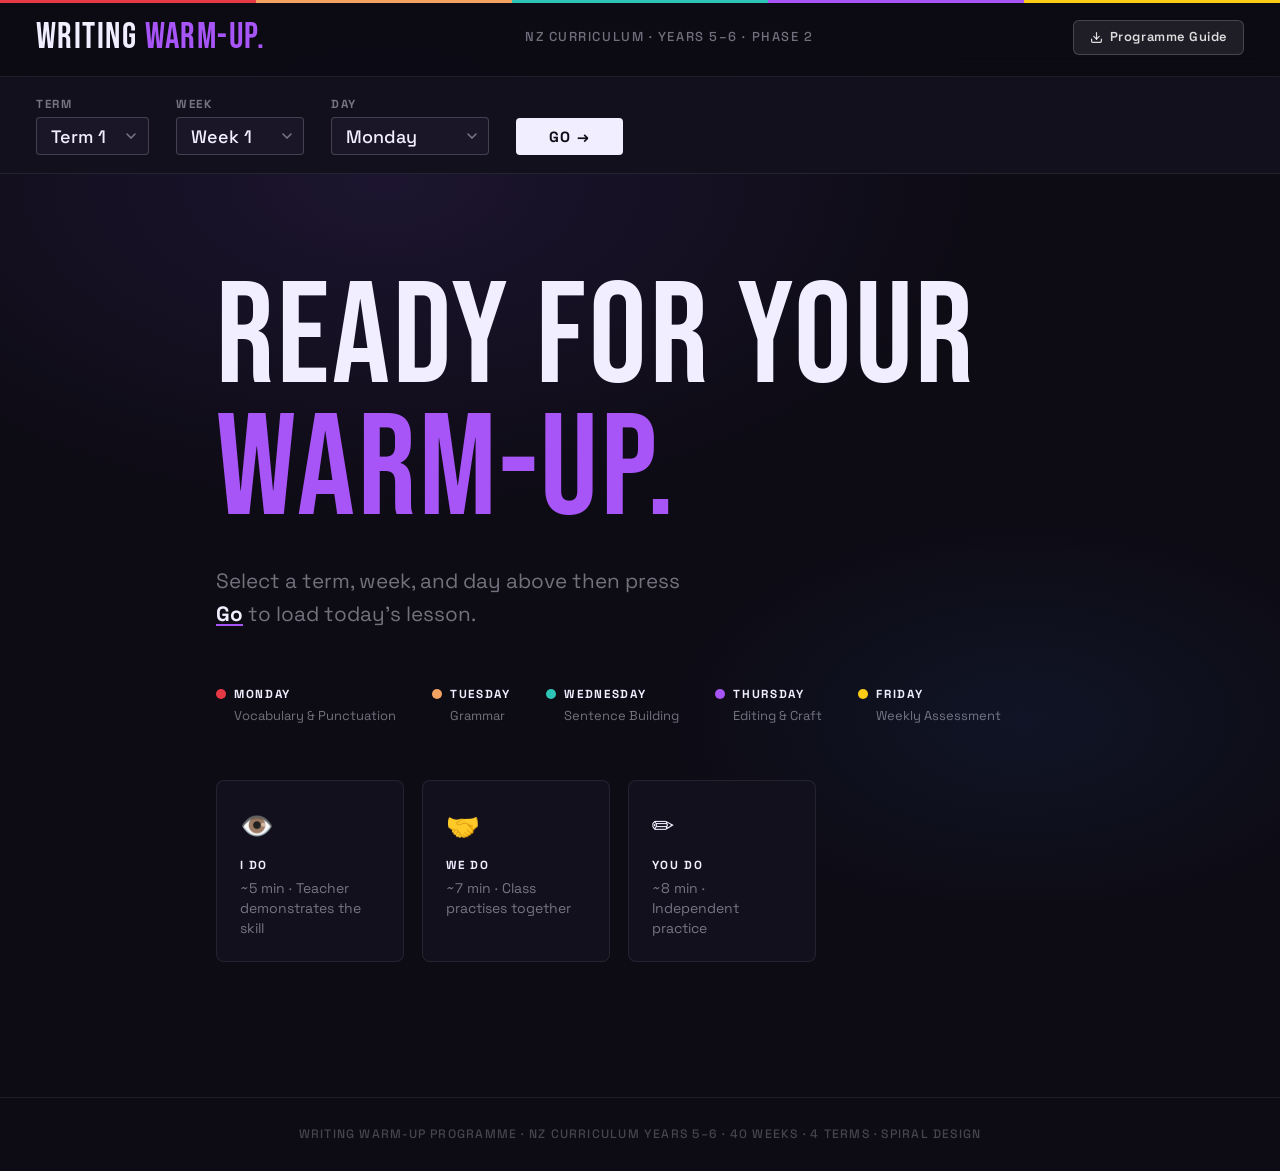
==== commit 8570a058: "Add files via upload" ====
--- a/index.html
+++ b/index.html
@@ -293,7 +293,7 @@
           0%,100% { background: var(--bg-surface); }
           25%,75% { background: rgba(230,57,70,0.3); }
         }
-      `}),b==="correct"&&l.jsx("div",{style:{position:"fixed",inset:0,zIndex:9990,background:"rgba(16,185,129,0.15)",pointerEvents:"none",animation:"correctPulse 1.4s ease"}}),b==="wrong"&&l.jsx("div",{style:{position:"fixed",inset:0,zIndex:9990,background:"rgba(230,57,70,0.2)",pointerEvents:"none"}}),l.jsx(dp,{scores:r,activeTeam:c,questionNum:i+1,totalQ:a.length}),l.jsxs("div",{style:j,children:[l.jsxs("div",{style:{background:"var(--bg-card)",border:"1px solid var(--border)",borderTop:`3px solid ${v}`,borderRadius:"10px",overflow:"hidden",marginBottom:"1rem"},children:[l.jsxs("div",{style:{padding:"0.75rem 1.25rem",borderBottom:"1px solid var(--border)",display:"flex",alignItems:"center",gap:"0.75rem",background:`${v}11`},children:[l.jsxs("span",{style:{fontFamily:"var(--font-display)",fontSize:"1.4rem",color:v,lineHeight:1},children:["Q",i+1]}),l.jsxs("span",{style:{fontSize:"0.6rem",fontWeight:700,letterSpacing:"0.14em",textTransform:"uppercase",color:v},children:[p.day,"'s skills"]}),l.jsxs("span",{style:{marginLeft:"auto",fontSize:"0.6rem",fontWeight:700,letterSpacing:"0.12em",textTransform:"uppercase",color:$[c],background:`${$[c]}22`,padding:"3px 8px",borderRadius:"3px"},children:[aa[c],"'s turn"]})]}),l.jsx("div",{style:{padding:"1.5rem 1.5rem 1.25rem",fontFamily:"var(--font-body)",fontSize:"1.35rem",fontWeight:600,color:"var(--text)",lineHeight:1.4},children:p.q})]}),l.jsx("div",{style:{display:"grid",gridTemplateColumns:"1fr 1fr",gap:"0.75rem"},children:p.options.map((P,B)=>{const _=B===p.correct,de=f===B;let ze="var(--bg-card)",Oe="var(--border)",mn="var(--text)",fn="";I&&(_?(ze="rgba(16,185,129,0.15)",Oe="#10b981",fn=" ✓"):de&&!_&&(ze="rgba(230,57,70,0.15)",Oe="#e63946",mn="#e63946",fn=" ✗"));const yn=["A","B","C","D"];return l.jsxs("button",{onClick:()=>W(B),disabled:I,style:{background:ze,border:`2px solid ${Oe}`,borderRadius:"8px",padding:"1rem 1.25rem",cursor:I?"default":"pointer",display:"flex",alignItems:"center",gap:"0.75rem",textAlign:"left",transition:"all 0.2s ease",color:mn,fontFamily:"var(--font-body)",fontSize:"1.1rem",fontWeight:500,lineHeight:1.4,...I?{}:{":hover":{borderColor:$[c]}}},onMouseEnter:Tt=>{I||(Tt.currentTarget.style.borderColor=$[c])},onMouseLeave:Tt=>{I||(Tt.currentTarget.style.borderColor="var(--border)")},children:[l.jsx("span",{style:{width:"28px",height:"28px",borderRadius:"50%",background:I&&_?"#10b981":I&&de?"#e63946":`${$[c]}33`,color:I&&(_||de)?"white":$[c],fontFamily:"var(--font-display)",fontSize:"1rem",display:"flex",alignItems:"center",justifyContent:"center",flexShrink:0,transition:"all 0.2s"},children:yn[B]}),P,fn]},B)})})]})]})}function hp({scores:e,onContinue:t}){const[n,a]=N.useState(!0);N.useEffect(()=>{const r=setTimeout(()=>a(!1),5e3);return()=>clearTimeout(r)},[]);const i=e[0]===e[1],s=e[0]>e[1]?0:1;return l.jsxs("div",{style:{textAlign:"center",padding:"2rem 1rem"},children:[n&&l.jsx(lp,{}),l.jsx("div",{style:{fontSize:"4rem",marginBottom:"1rem"},children:i?"🤝":"🏆"}),l.jsx("div",{style:{fontFamily:"var(--font-display)",fontSize:"clamp(3rem, 8vw, 6rem)",lineHeight:.95,letterSpacing:"0.02em",color:i?"#facc15":$[s],marginBottom:"0.75rem"},children:i?"IT'S A TIE!":`${aa[s]} WINS!`}),l.jsx("div",{style:{fontSize:"1.15rem",color:"var(--text-muted)",marginBottom:"2rem",lineHeight:1.5},children:i?`Both teams scored ${e[0]} — you're equally brilliant! 🌟`:`${e[s]} – ${e[1-s]} · Incredible work from both teams!`}),l.jsx("div",{style:{display:"flex",gap:"1rem",justifyContent:"center",marginBottom:"2.5rem",flexWrap:"wrap"},children:[0,1].map(r=>l.jsxs("div",{style:{background:`${$[r]}18`,border:`2px solid ${$[r]}`,borderRadius:"10px",padding:"1rem 2rem",minWidth:"160px"},children:[l.jsx("div",{style:{fontSize:"0.6rem",fontWeight:700,letterSpacing:"0.14em",textTransform:"uppercase",color:$[r],marginBottom:"0.25rem"},children:aa[r]}),l.jsx("div",{style:{fontFamily:"var(--font-display)",fontSize:"3rem",color:$[r],lineHeight:1},children:e[r]})]},r))}),l.jsx("div",{style:{fontSize:"0.8rem",color:"var(--text-muted)",marginBottom:"1.5rem",fontWeight:500,letterSpacing:"0.06em"},children:"Now let's put those skills to work ↓"}),l.jsx("button",{onClick:t,style:{background:"#facc15",color:"#0a0812",border:"none",borderRadius:"6px",padding:"0.75rem 2.5rem",fontFamily:"var(--font-body)",fontSize:"0.8rem",fontWeight:700,letterSpacing:"0.12em",textTransform:"uppercase",cursor:"pointer",transition:"transform 0.15s, box-shadow 0.15s"},onMouseEnter:r=>{r.currentTarget.style.transform="translateY(-2px)",r.currentTarget.style.boxShadow="0 6px 20px rgba(250,204,21,0.4)"},onMouseLeave:r=>{r.currentTarget.style.transform="",r.currentTarget.style.boxShadow=""},children:"Continue to Writing Task →"})]})}function pp({term:e,week:t}){var c;const n=(c=Yn[e])==null?void 0:c[t],a=n?["Monday","Tuesday","Wednesday","Thursday"].map(d=>{var f;return(f=n[d])==null?void 0:f.topic}).filter(Boolean):[],i=()=>{var b,T,I,h;if(!n||a.length===0)return"Write a paragraph applying the skills you practised this week. Focus on strong vocabulary, correct punctuation, and varied sentences.";const[d,f,y,m]=[(b=n.Monday)==null?void 0:b.topic,(T=n.Tuesday)==null?void 0:T.topic,(I=n.Wednesday)==null?void 0:I.topic,(h=n.Thursday)==null?void 0:h.topic],w=((e-1)*10+(t-1))%4;return w===0?`Write a descriptive paragraph about a place you know well. Use this week's skills: apply "${d}" to choose vivid words, use "${y}" for your sentences, and check for "${m}" when you edit.`:w===1?`Write a short recount of something that happened to you recently. Show off "${d}" with strong word choices, apply "${f}" correctly throughout, and use "${y}" to vary your sentence structures.`:w===2?`Write a persuasive paragraph on a topic you feel strongly about. Use what you know about "${d}" for powerful vocabulary, "${y}" for clear sentence structure, and "${m}" to polish your final draft.`:`Write a paragraph telling a short story (real or imagined). Practise "${d}", demonstrate "${f}" in your nouns or verbs, use "${y}" for sentence variety, and apply "${m}" in your editing step.`},s=["Capital letters at the start of every sentence","Full stops, question marks, or exclamation marks at sentence ends",a[0]?`Monday skill applied: ${a[0]}`:"Strong, precise vocabulary throughout",a[1]?`Tuesday skill applied: ${a[1]}`:"Grammar used correctly",a[2]?`Wednesday skill applied: ${a[2]}`:"Varied sentence lengths and structures",a[3]?`Thursday skill applied: ${a[3]}`:"Edited carefully for errors"],r=i(),o="#facc15";return l.jsxs("div",{children:[l.jsxs("div",{style:{display:"flex",alignItems:"center",gap:"1rem",margin:"0 0 1.5rem"},children:[l.jsx("div",{style:{flex:1,height:"1px",background:"var(--border)"}}),l.jsx("div",{style:{fontSize:"0.65rem",fontWeight:700,letterSpacing:"0.16em",textTransform:"uppercase",color:o,display:"flex",alignItems:"center",gap:"0.4rem"},children:"✍️ Writing Time"}),l.jsx("div",{style:{flex:1,height:"1px",background:"var(--border)"}})]}),l.jsxs("div",{className:"friday-card",children:[l.jsx("div",{className:"friday-card__header",style:{borderLeft:`3px solid ${o}`},children:l.jsxs("div",{style:{display:"flex",alignItems:"center",gap:"0.75rem"},children:[l.jsx("span",{style:{fontSize:"2rem"},children:"📝"}),l.jsxs("div",{children:[l.jsx("h2",{style:{color:o},children:"Independent Writing"}),l.jsxs("p",{style:{color:"var(--text-muted)",fontSize:"0.75rem",marginTop:2,letterSpacing:"0.08em",textTransform:"uppercase",fontWeight:600},children:["Term ",e," · Week ",t," · Apply this week's skills"]})]})]})}),l.jsxs("div",{className:"friday-card__body",children:[l.jsxs("div",{style:{marginBottom:"1.75rem"},children:[l.jsx("div",{style:{fontSize:"0.65rem",fontWeight:700,letterSpacing:"0.14em",textTransform:"uppercase",color:"var(--text-muted)",marginBottom:"0.6rem"},children:"Writing Task"}),l.jsx("div",{style:{background:"var(--bg-surface)",borderLeft:`3px solid ${o}`,borderRadius:"0 8px 8px 0",padding:"1.1rem 1.4rem",fontSize:"1.2rem",lineHeight:1.65,color:"var(--text)"},children:r})]}),l.jsxs("div",{style:{marginBottom:"1.75rem"},children:[l.jsx("div",{style:{fontSize:"0.65rem",fontWeight:700,letterSpacing:"0.14em",textTransform:"uppercase",color:"var(--text-muted)",marginBottom:"0.75rem"},children:"Self-Assessment Checklist"}),l.jsx("ul",{style:{listStyle:"none",display:"flex",flexDirection:"column",gap:"0.5rem"},children:s.map((d,f)=>l.jsxs("li",{style:{display:"flex",alignItems:"flex-start",gap:"0.75rem",padding:"0.7rem 1rem",background:"var(--bg-surface)",border:"1px solid var(--border)",borderRadius:"6px",fontSize:"1.05rem",color:"var(--text)",lineHeight:1.5},children:[l.jsx("span",{style:{fontSize:"1.1rem",flexShrink:0,color:o},children:"☐"}),d]},f))})]}),l.jsxs("div",{style:{background:"rgba(250,204,21,0.07)",border:"1px solid rgba(250,204,21,0.25)",borderRadius:"8px",padding:"1rem 1.25rem",fontSize:"1rem",color:"var(--text)",display:"flex",gap:"0.75rem",alignItems:"flex-start",lineHeight:1.6},children:[l.jsx("span",{style:{fontSize:"1.2rem",flexShrink:0},children:"⏱️"}),l.jsxs("span",{children:[l.jsx("strong",{style:{color:o},children:"Time guide: "}),"5 minutes planning → 10 minutes writing → 5 minutes self-edit. Swap with a partner for peer feedback if time allows."]})]})]})]})]})}function gp({onStart:e,term:n,week:s}){return l.jsxs("div",{style:{textAlign:"center",padding:"2rem 1rem"},children:[l.jsx("div",{style:{fontSize:"3rem",marginBottom:"1rem"},children:"🎮"}),l.jsxs("div",{style:{fontFamily:"var(--font-display)",fontSize:"clamp(3rem, 7vw, 5.5rem)",letterSpacing:"0.04em",lineHeight:.95,color:"var(--text)",marginBottom:"0.75rem"},children:["Friday",l.jsx("br",{}),l.jsx("span",{style:{color:"#facc15"},children:"Quiz Show."})]}),l.jsx("p",{style:{fontSize:"1.1rem",color:"var(--text-muted)",maxWidth:"480px",margin:"1rem auto 2rem",lineHeight:1.6},children:"16 questions on this week's writing skills. Two teams compete for glory — then everyone writes!"}),l.jsx("div",{style:{display:"flex",gap:"1rem",justifyContent:"center",marginBottom:"2rem",flexWrap:"wrap"},children:[0,1].map(t=>l.jsx("div",{style:{background:`${$[t]}18`,border:`1px solid ${$[t]}`,borderRadius:"8px",padding:"0.75rem 1.5rem",fontFamily:"var(--font-display)",fontSize:"1.5rem",color:$[t]},children:aa[t]},t))}),l.jsx("button",{onClick:e,style:{background:"#facc15",color:"#0a0812",border:"none",borderRadius:"6px",padding:"0.85rem 3rem",fontFamily:"var(--font-body)",fontSize:"0.85rem",fontWeight:700,letterSpacing:"0.12em",textTransform:"uppercase",cursor:"pointer",transition:"transform 0.15s, box-shadow 0.15s"},onMouseEnter:t=>{t.currentTarget.style.transform="translateY(-2px)",t.currentTarget.style.boxShadow="0 6px 24px rgba(250,204,21,0.45)"},onMouseLeave:t=>{t.currentTarget.style.transform="",t.currentTarget.style.boxShadow=""},children:"Start Quiz →"}),l.jsxs("div",{style:{marginTop:"1.25rem",display:"flex",flexDirection:"column",alignItems:"center",gap:"0.5rem"},children:[l.jsx("div",{style:{fontSize:"0.65rem",fontWeight:700,letterSpacing:"0.12em",textTransform:"uppercase",color:"var(--text-dim)"},children:"— or —"}),l.jsxs("a",{href:`host.html?term=${n}&week=${s}`,target:"_blank",rel:"noopener",style:{display:"inline-flex",alignItems:"center",gap:"0.5rem",background:"transparent",color:"var(--text)",border:"1px solid rgba(250,204,21,0.4)",borderRadius:"6px",padding:"0.7rem 1.75rem",fontFamily:"var(--font-body)",fontSize:"0.8rem",fontWeight:700,letterSpacing:"0.1em",textTransform:"uppercase",cursor:"pointer",textDecoration:"none",transition:"background 0.15s"},onMouseEnter:t=>{t.currentTarget.style.background="rgba(250,204,21,0.1)"},onMouseLeave:t=>{t.currentTarget.style.background="transparent"},children:[l.jsx("span",{children:"🎮"}),l.jsx("span",{children:"Play Live Class Quiz"})]}),l.jsx("div",{style:{fontSize:"0.85rem",color:"var(--text-dim)",maxWidth:"320px"},children:"Whole-class Kiwi vs Tui game — students join on their iPads and race the clock."})]})]})}function mp({term:e,week:t}){const[n,a]=N.useState("intro"),[i,s]=N.useState([0,0]);N.useEffect(()=>{a("intro"),s([0,0])},[e,t]);const r=N.useCallback(o=>{s(o),a("winner")},[]);return l.jsxs("div",{children:[l.jsxs("div",{style:{display:"flex",alignItems:"center",gap:"0.75rem",marginBottom:"1.5rem",paddingBottom:"1rem",borderBottom:"1px solid var(--border)"},children:[l.jsx("span",{style:{fontSize:"1.25rem"},children:"🎮"}),l.jsxs("div",{children:[l.jsx("div",{style:{fontFamily:"var(--font-display)",fontSize:"1.6rem",color:"#facc15",lineHeight:1,letterSpacing:"0.04em"},children:"Friday Quiz Show"}),l.jsxs("div",{style:{fontSize:"0.62rem",fontWeight:700,letterSpacing:"0.14em",textTransform:"uppercase",color:"var(--text-muted)",marginTop:"2px"},children:["Term ",e," · Week ",t]})]}),l.jsxs("button",{onClick:()=>openFridayLessonPlanPopup(e,t),style:{display:"flex",alignItems:"center",gap:"6px",padding:"0.4rem 0.9rem",borderRadius:"6px",border:"1px solid rgba(250,204,21,0.4)",background:"rgba(250,204,21,0.12)",color:"#f0eeff",fontFamily:"var(--font-body)",fontSize:"0.68rem",fontWeight:700,letterSpacing:"0.08em",textTransform:"uppercase",cursor:"pointer",marginLeft:"auto"},children:["\u{1F4CB} ","Full Lesson Plan"]}),l.jsx("div",{style:{display:"flex",gap:"0.4rem"},children:[["intro","Intro"],["quiz","Quiz"],["winner","Results"],["writing","Writing"]].map(([o,c])=>l.jsx("div",{style:{fontSize:"0.58rem",fontWeight:700,letterSpacing:"0.1em",textTransform:"uppercase",padding:"3px 8px",borderRadius:"3px",background:n===o?"#facc15":"var(--bg-surface)",color:n===o?"#0a0812":"var(--text-dim)",border:`1px solid ${n===o?"#facc15":"var(--border)"}`},children:c},o))})]}),n==="intro"&&l.jsx(gp,{onStart:()=>a("quiz"),term:e,week:t}),n==="quiz"&&l.jsx(up,{term:e,week:t,onFinish:r},`${e}-${t}`),n==="winner"&&l.jsx(hp,{scores:i,onContinue:()=>a("writing")}),n==="writing"&&l.jsx(pp,{term:e,week:t})]})}function fp(){return l.jsxs("div",{className:"welcome-state",children:[l.jsxs("h1",{className:"welcome-state__heading",children:["Ready for your",l.jsx("br",{}),l.jsx("em",{children:"warm-up."})]}),l.jsxs("p",{className:"welcome-state__sub",children:["Select a term, week, and day above then press"," ",l.jsx("strong",{children:"Go"})," to load today's lesson."]}),l.jsx("div",{className:"day-legend",children:Object.entries(md).map(([e,t])=>l.jsxs("div",{className:"day-legend__item",children:[l.jsxs("div",{className:"day-legend__dot-label",children:[l.jsx("span",{className:"day-legend__dot",style:{background:Kr[e]||"#666"}}),l.jsx("span",{className:"day-legend__name",children:e})]}),l.jsx("span",{className:"day-legend__focus",children:t})]},e))}),l.jsx("div",{className:"stage-intro-grid",children:[{icon:"👁️",title:"I Do",desc:"~5 min · Teacher demonstrates the skill"},{icon:"🤝",title:"We Do",desc:"~7 min · Class practises together"},{icon:"✏️",title:"You Do",desc:"~8 min · Independent practice"}].map(e=>l.jsxs("div",{className:"stage-intro-card",children:[l.jsx("div",{className:"stage-intro-card__icon",children:e.icon}),l.jsx("div",{className:"stage-intro-card__title",children:e.title}),l.jsx("div",{className:"stage-intro-card__desc",children:e.desc})]},e.title))})]})}function yp(){const[e,t]=N.useState(1),[n,a]=N.useState(1),[i,s]=N.useState("Monday"),[r,o]=N.useState(null),[c,d]=N.useState(null),[f,y]=N.useState(null),[m,w]=N.useState(0),b=N.useCallback(()=>{function loadAndGo(){if(i==="Friday"){d({term:e,week:n,day:i}),o("friday"),w(u=>u+1);return}const h=Kh(e,n,i);if(!h){y(`No lesson found for Term ${e}, Week ${n}, ${i}.`);return}d({term:e,week:n,day:i}),o(h)}y(null);if(window.__WWU_TERM_DATA&&window.__WWU_TERM_DATA[e]!==undefined){loadAndGo();return}const sc=document.createElement('script');sc.src=`term${e}-data.js`;sc.onload=()=>loadAndGo();sc.onerror=()=>y(`Could not load Term ${e} data file.`);document.head.appendChild(sc)},[e,n,i]),T=Kr[i]||"#a855f7",I={display:"flex",alignItems:"center",gap:"0.4rem",padding:"0.35rem 0.85rem",borderRadius:"6px",background:"rgba(255,255,255,0.08)",border:"1px solid rgba(255,255,255,0.18)",color:"rgba(255,255,255,0.85)",fontSize:"0.72rem",fontWeight:600,letterSpacing:"0.04em",textDecoration:"none",whiteSpace:"nowrap",transition:"background 0.15s, border-color 0.15s",cursor:"pointer",fontFamily:"var(--font-body)"};return l.jsxs("div",{className:"app-shell",children:[l.jsxs("header",{className:"site-header",children:[l.jsxs("div",{className:"site-header__wordmark",children:["Writing ",l.jsx("span",{children:"Warm-Up."})]}),l.jsx("div",{className:"site-header__sub",children:"NZ Curriculum · Years 5–6 · Phase 2"}),l.jsxs("a",{href:"/WritingWarmUp_Showcase.pdf",download:"WritingWarmUp_Showcase.pdf",style:{...I,marginLeft:"auto"},onMouseEnter:h=>{h.currentTarget.style.background="rgba(255,255,255,0.15)",h.currentTarget.style.borderColor="rgba(255,255,255,0.35)"},onMouseLeave:h=>{h.currentTarget.style.background="rgba(255,255,255,0.08)",h.currentTarget.style.borderColor="rgba(255,255,255,0.18)"},children:[l.jsxs("svg",{width:"13",height:"13",viewBox:"0 0 24 24",fill:"none",stroke:"currentColor",strokeWidth:"2.2",strokeLinecap:"round",strokeLinejoin:"round",children:[l.jsx("path",{d:"M21 15v4a2 2 0 0 1-2 2H5a2 2 0 0 1-2-2v-4"}),l.jsx("polyline",{points:"7 10 12 15 17 10"}),l.jsx("line",{x1:"12",y1:"15",x2:"12",y2:"3"})]}),"Programme Guide"]})]}),l.jsx(Hh,{term:e,week:n,day:i,onTermChange:t,onWeekChange:a,onDayChange:s,onGo:b}),l.jsxs("main",{className:"main-content",children:[f&&l.jsx("div",{className:"error-state",children:l.jsxs("p",{style:{color:"#e63946",fontWeight:600},children:["⚠ ",f]})}),!f&&!r&&l.jsx(fp,{}),!f&&r==="friday"&&c&&l.jsx(mp,{term:c.term,week:c.week},m),!f&&r&&r!=="friday"&&c&&l.jsxs(l.Fragment,{children:[l.jsx(Uh,{term:c.term,week:c.week,day:c.day,topic:r.topic,nzLink:r.nzLink,aos:r.aos}),l.jsx("div",{style:{display:"flex",justifyContent:"flex-end",marginBottom:"1.25rem",marginTop:"-0.5rem"},children:l.jsxs("button",{onClick:()=>openFullLessonPlanPopup(r,c,T),style:{display:"flex",alignItems:"center",gap:"7px",padding:"0.55rem 1.2rem",borderRadius:"6px",border:`1px solid ${T}55`,background:`${T}1a`,color:"#f0eeff",fontFamily:"var(--font-body)",fontSize:"0.72rem",fontWeight:700,letterSpacing:"0.08em",textTransform:"uppercase",cursor:"pointer",transition:"background 0.15s, transform 0.1s"},onMouseEnter:h=>{h.currentTarget.style.background=`${T}33`,h.currentTarget.style.transform="translateY(-1px)"},onMouseLeave:h=>{h.currentTarget.style.background=`${T}1a`,h.currentTarget.style.transform=""},children:["\u{1F4CB} ","Full Lesson Plan"]})}),l.jsx(np,{lesson:r,dayColour:T,onComplete:()=>{}})]})]}),l.jsx("footer",{className:"site-footer",children:"Writing Warm-Up Programme · NZ Curriculum Years 5–6 · 40 weeks · 4 terms · Spiral design"})]})}ns.createRoot(document.getElementById("root")).render(l.jsx(hc.StrictMode,{children:l.jsx(yp,{})}));
+      `}),b==="correct"&&l.jsx("div",{style:{position:"fixed",inset:0,zIndex:9990,background:"rgba(16,185,129,0.15)",pointerEvents:"none",animation:"correctPulse 1.4s ease"}}),b==="wrong"&&l.jsx("div",{style:{position:"fixed",inset:0,zIndex:9990,background:"rgba(230,57,70,0.2)",pointerEvents:"none"}}),l.jsx(dp,{scores:r,activeTeam:c,questionNum:i+1,totalQ:a.length}),l.jsxs("div",{style:j,children:[l.jsxs("div",{style:{background:"var(--bg-card)",border:"1px solid var(--border)",borderTop:`3px solid ${v}`,borderRadius:"10px",overflow:"hidden",marginBottom:"1rem"},children:[l.jsxs("div",{style:{padding:"0.75rem 1.25rem",borderBottom:"1px solid var(--border)",display:"flex",alignItems:"center",gap:"0.75rem",background:`${v}11`},children:[l.jsxs("span",{style:{fontFamily:"var(--font-display)",fontSize:"1.4rem",color:v,lineHeight:1},children:["Q",i+1]}),l.jsxs("span",{style:{fontSize:"0.6rem",fontWeight:700,letterSpacing:"0.14em",textTransform:"uppercase",color:v},children:[p.day,"'s skills"]}),l.jsxs("span",{style:{marginLeft:"auto",fontSize:"0.6rem",fontWeight:700,letterSpacing:"0.12em",textTransform:"uppercase",color:$[c],background:`${$[c]}22`,padding:"3px 8px",borderRadius:"3px"},children:[aa[c],"'s turn"]})]}),l.jsx("div",{style:{padding:"1.5rem 1.5rem 1.25rem",fontFamily:"var(--font-body)",fontSize:"1.35rem",fontWeight:600,color:"var(--text)",lineHeight:1.4},children:p.q})]}),l.jsx("div",{style:{display:"grid",gridTemplateColumns:"1fr 1fr",gap:"0.75rem"},children:p.options.map((P,B)=>{const _=B===p.correct,de=f===B;let ze="var(--bg-card)",Oe="var(--border)",mn="var(--text)",fn="";I&&(_?(ze="rgba(16,185,129,0.15)",Oe="#10b981",fn=" ✓"):de&&!_&&(ze="rgba(230,57,70,0.15)",Oe="#e63946",mn="#e63946",fn=" ✗"));const yn=["A","B","C","D"];return l.jsxs("button",{onClick:()=>W(B),disabled:I,style:{background:ze,border:`2px solid ${Oe}`,borderRadius:"8px",padding:"1rem 1.25rem",cursor:I?"default":"pointer",display:"flex",alignItems:"center",gap:"0.75rem",textAlign:"left",transition:"all 0.2s ease",color:mn,fontFamily:"var(--font-body)",fontSize:"1.1rem",fontWeight:500,lineHeight:1.4,...I?{}:{":hover":{borderColor:$[c]}}},onMouseEnter:Tt=>{I||(Tt.currentTarget.style.borderColor=$[c])},onMouseLeave:Tt=>{I||(Tt.currentTarget.style.borderColor="var(--border)")},children:[l.jsx("span",{style:{width:"28px",height:"28px",borderRadius:"50%",background:I&&_?"#10b981":I&&de?"#e63946":`${$[c]}33`,color:I&&(_||de)?"white":$[c],fontFamily:"var(--font-display)",fontSize:"1rem",display:"flex",alignItems:"center",justifyContent:"center",flexShrink:0,transition:"all 0.2s"},children:yn[B]}),P,fn]},B)})})]})]})}function hp({scores:e,onContinue:t}){const[n,a]=N.useState(!0);N.useEffect(()=>{const r=setTimeout(()=>a(!1),5e3);return()=>clearTimeout(r)},[]);const i=e[0]===e[1],s=e[0]>e[1]?0:1;return l.jsxs("div",{style:{textAlign:"center",padding:"2rem 1rem"},children:[n&&l.jsx(lp,{}),l.jsx("div",{style:{fontSize:"4rem",marginBottom:"1rem"},children:i?"🤝":"🏆"}),l.jsx("div",{style:{fontFamily:"var(--font-display)",fontSize:"clamp(3rem, 8vw, 6rem)",lineHeight:.95,letterSpacing:"0.02em",color:i?"#facc15":$[s],marginBottom:"0.75rem"},children:i?"IT'S A TIE!":`${aa[s]} WINS!`}),l.jsx("div",{style:{fontSize:"1.15rem",color:"var(--text-muted)",marginBottom:"2rem",lineHeight:1.5},children:i?`Both teams scored ${e[0]} — you're equally brilliant! 🌟`:`${e[s]} – ${e[1-s]} · Incredible work from both teams!`}),l.jsx("div",{style:{display:"flex",gap:"1rem",justifyContent:"center",marginBottom:"2.5rem",flexWrap:"wrap"},children:[0,1].map(r=>l.jsxs("div",{style:{background:`${$[r]}18`,border:`2px solid ${$[r]}`,borderRadius:"10px",padding:"1rem 2rem",minWidth:"160px"},children:[l.jsx("div",{style:{fontSize:"0.6rem",fontWeight:700,letterSpacing:"0.14em",textTransform:"uppercase",color:$[r],marginBottom:"0.25rem"},children:aa[r]}),l.jsx("div",{style:{fontFamily:"var(--font-display)",fontSize:"3rem",color:$[r],lineHeight:1},children:e[r]})]},r))}),l.jsx("div",{style:{fontSize:"0.8rem",color:"var(--text-muted)",marginBottom:"1.5rem",fontWeight:500,letterSpacing:"0.06em"},children:"Now let's put those skills to work ↓"}),l.jsx("button",{onClick:t,style:{background:"#facc15",color:"#0a0812",border:"none",borderRadius:"6px",padding:"0.75rem 2.5rem",fontFamily:"var(--font-body)",fontSize:"0.8rem",fontWeight:700,letterSpacing:"0.12em",textTransform:"uppercase",cursor:"pointer",transition:"transform 0.15s, box-shadow 0.15s"},onMouseEnter:r=>{r.currentTarget.style.transform="translateY(-2px)",r.currentTarget.style.boxShadow="0 6px 20px rgba(250,204,21,0.4)"},onMouseLeave:r=>{r.currentTarget.style.transform="",r.currentTarget.style.boxShadow=""},children:"Continue to Writing Task →"})]})}function pp({term:e,week:t}){var c;const n=(c=Yn[e])==null?void 0:c[t],a=n?["Monday","Tuesday","Wednesday","Thursday"].map(d=>{var f;return(f=n[d])==null?void 0:f.topic}).filter(Boolean):[],i=()=>{var b,T,I,h;if(!n||a.length===0)return"Write a paragraph applying the skills you practised this week. Focus on strong vocabulary, correct punctuation, and varied sentences.";const[d,f,y,m]=[(b=n.Monday)==null?void 0:b.topic,(T=n.Tuesday)==null?void 0:T.topic,(I=n.Wednesday)==null?void 0:I.topic,(h=n.Thursday)==null?void 0:h.topic],w=((e-1)*10+(t-1))%4;return w===0?`Write a descriptive paragraph about a place you know well. Use this week's skills: apply "${d}" to choose vivid words, use "${y}" for your sentences, and check for "${m}" when you edit.`:w===1?`Write a short recount of something that happened to you recently. Show off "${d}" with strong word choices, apply "${f}" correctly throughout, and use "${y}" to vary your sentence structures.`:w===2?`Write a persuasive paragraph on a topic you feel strongly about. Use what you know about "${d}" for powerful vocabulary, "${y}" for clear sentence structure, and "${m}" to polish your final draft.`:`Write a paragraph telling a short story (real or imagined). Practise "${d}", demonstrate "${f}" in your nouns or verbs, use "${y}" for sentence variety, and apply "${m}" in your editing step.`},s=["Capital letters at the start of every sentence","Full stops, question marks, or exclamation marks at sentence ends",a[0]?`Monday skill applied: ${a[0]}`:"Strong, precise vocabulary throughout",a[1]?`Tuesday skill applied: ${a[1]}`:"Grammar used correctly",a[2]?`Wednesday skill applied: ${a[2]}`:"Varied sentence lengths and structures",a[3]?`Thursday skill applied: ${a[3]}`:"Edited carefully for errors"],r=i(),o="#facc15";return l.jsxs("div",{children:[l.jsxs("div",{style:{display:"flex",alignItems:"center",gap:"1rem",margin:"0 0 1.5rem"},children:[l.jsx("div",{style:{flex:1,height:"1px",background:"var(--border)"}}),l.jsx("div",{style:{fontSize:"0.65rem",fontWeight:700,letterSpacing:"0.16em",textTransform:"uppercase",color:o,display:"flex",alignItems:"center",gap:"0.4rem"},children:"✍️ Writing Time"}),l.jsx("div",{style:{flex:1,height:"1px",background:"var(--border)"}})]}),l.jsxs("div",{className:"friday-card",children:[l.jsx("div",{className:"friday-card__header",style:{borderLeft:`3px solid ${o}`},children:l.jsxs("div",{style:{display:"flex",alignItems:"center",gap:"0.75rem"},children:[l.jsx("span",{style:{fontSize:"2rem"},children:"📝"}),l.jsxs("div",{children:[l.jsx("h2",{style:{color:o},children:"Independent Writing"}),l.jsxs("p",{style:{color:"var(--text-muted)",fontSize:"0.75rem",marginTop:2,letterSpacing:"0.08em",textTransform:"uppercase",fontWeight:600},children:["Term ",e," · Week ",t," · Apply this week's skills"]})]})]})}),l.jsxs("div",{className:"friday-card__body",children:[l.jsxs("div",{style:{marginBottom:"1.75rem"},children:[l.jsx("div",{style:{fontSize:"0.65rem",fontWeight:700,letterSpacing:"0.14em",textTransform:"uppercase",color:"var(--text-muted)",marginBottom:"0.6rem"},children:"Writing Task"}),l.jsx("div",{style:{background:"var(--bg-surface)",borderLeft:`3px solid ${o}`,borderRadius:"0 8px 8px 0",padding:"1.1rem 1.4rem",fontSize:"1.2rem",lineHeight:1.65,color:"var(--text)"},children:r})]}),l.jsxs("div",{style:{marginBottom:"1.75rem"},children:[l.jsx("div",{style:{fontSize:"0.65rem",fontWeight:700,letterSpacing:"0.14em",textTransform:"uppercase",color:"var(--text-muted)",marginBottom:"0.75rem"},children:"Self-Assessment Checklist"}),l.jsx("ul",{style:{listStyle:"none",display:"flex",flexDirection:"column",gap:"0.5rem"},children:s.map((d,f)=>l.jsxs("li",{style:{display:"flex",alignItems:"flex-start",gap:"0.75rem",padding:"0.7rem 1rem",background:"var(--bg-surface)",border:"1px solid var(--border)",borderRadius:"6px",fontSize:"1.05rem",color:"var(--text)",lineHeight:1.5},children:[l.jsx("span",{style:{fontSize:"1.1rem",flexShrink:0,color:o},children:"☐"}),d]},f))})]}),l.jsxs("div",{style:{background:"rgba(250,204,21,0.07)",border:"1px solid rgba(250,204,21,0.25)",borderRadius:"8px",padding:"1rem 1.25rem",fontSize:"1rem",color:"var(--text)",display:"flex",gap:"0.75rem",alignItems:"flex-start",lineHeight:1.6},children:[l.jsx("span",{style:{fontSize:"1.2rem",flexShrink:0},children:"⏱️"}),l.jsxs("span",{children:[l.jsx("strong",{style:{color:o},children:"Time guide: "}),"5 minutes planning → 10 minutes writing → 5 minutes self-edit. Swap with a partner for peer feedback if time allows."]})]})]})]})]})}function gp({onStart:e,term:n,week:s}){return l.jsxs("div",{style:{textAlign:"center",padding:"2rem 1rem"},children:[l.jsx("div",{style:{fontSize:"3rem",marginBottom:"1rem"},children:"🎮"}),l.jsxs("div",{style:{fontFamily:"var(--font-display)",fontSize:"clamp(3rem, 7vw, 5.5rem)",letterSpacing:"0.04em",lineHeight:.95,color:"var(--text)",marginBottom:"0.75rem"},children:["Friday",l.jsx("br",{}),l.jsx("span",{style:{color:"#facc15"},children:"Quiz Show."})]}),l.jsx("p",{style:{fontSize:"1.1rem",color:"var(--text-muted)",maxWidth:"480px",margin:"1rem auto 2rem",lineHeight:1.6},children:"16 questions on this week's writing skills. Two teams compete for glory — then everyone writes!"}),l.jsx("div",{style:{display:"flex",gap:"1rem",justifyContent:"center",marginBottom:"2rem",flexWrap:"wrap"},children:[0,1].map(t=>l.jsx("div",{style:{background:`${$[t]}18`,border:`1px solid ${$[t]}`,borderRadius:"8px",padding:"0.75rem 1.5rem",fontFamily:"var(--font-display)",fontSize:"1.5rem",color:$[t]},children:aa[t]},t))}),l.jsx("button",{onClick:e,style:{background:"#facc15",color:"#0a0812",border:"none",borderRadius:"6px",padding:"0.85rem 3rem",fontFamily:"var(--font-body)",fontSize:"0.85rem",fontWeight:700,letterSpacing:"0.12em",textTransform:"uppercase",cursor:"pointer",transition:"transform 0.15s, box-shadow 0.15s"},onMouseEnter:t=>{t.currentTarget.style.transform="translateY(-2px)",t.currentTarget.style.boxShadow="0 6px 24px rgba(250,204,21,0.45)"},onMouseLeave:t=>{t.currentTarget.style.transform="",t.currentTarget.style.boxShadow=""},children:"Start Quiz →"}),l.jsxs("div",{style:{marginTop:"1.25rem",display:"flex",flexDirection:"column",alignItems:"center",gap:"0.5rem"},children:[l.jsx("div",{style:{fontSize:"0.65rem",fontWeight:700,letterSpacing:"0.12em",textTransform:"uppercase",color:"var(--text-dim)"},children:"— or —"}),l.jsxs("a",{href:`host.html?term=${n}&week=${s}`,target:"_blank",rel:"noopener",style:{display:"inline-flex",alignItems:"center",gap:"0.5rem",background:"transparent",color:"var(--text)",border:"1px solid rgba(250,204,21,0.4)",borderRadius:"6px",padding:"0.7rem 1.75rem",fontFamily:"var(--font-body)",fontSize:"0.8rem",fontWeight:700,letterSpacing:"0.1em",textTransform:"uppercase",cursor:"pointer",textDecoration:"none",transition:"background 0.15s"},onMouseEnter:t=>{t.currentTarget.style.background="rgba(250,204,21,0.1)"},onMouseLeave:t=>{t.currentTarget.style.background="transparent"},children:[l.jsx("span",{children:"🎮"}),l.jsx("span",{children:"Play Live Class Quiz"})]}),l.jsx("div",{style:{fontSize:"0.85rem",color:"var(--text-dim)",maxWidth:"320px"},children:"Whole-class Kiwi vs Tui game — students join on their iPads and race the clock."})]})]})}function mp({term:e,week:t}){const[n,a]=N.useState("intro"),[i,s]=N.useState([0,0]);N.useEffect(()=>{a("intro"),s([0,0])},[e,t]);const r=N.useCallback(o=>{s(o),a("winner")},[]);return l.jsxs("div",{children:[l.jsxs("div",{style:{display:"flex",alignItems:"center",gap:"0.75rem",marginBottom:"1.5rem",paddingBottom:"1rem",borderBottom:"1px solid var(--border)"},children:[l.jsx("span",{style:{fontSize:"1.25rem"},children:"🎮"}),l.jsxs("div",{children:[l.jsx("div",{style:{fontFamily:"var(--font-display)",fontSize:"1.6rem",color:"#facc15",lineHeight:1,letterSpacing:"0.04em"},children:"Friday Quiz Show"}),l.jsxs("div",{style:{fontSize:"0.62rem",fontWeight:700,letterSpacing:"0.14em",textTransform:"uppercase",color:"var(--text-muted)",marginTop:"2px"},children:["Term ",e," · Week ",t]})]}),l.jsxs("button",{onClick:()=>openFridayLessonPlanPopup(e,t),style:{display:"flex",alignItems:"center",gap:"6px",padding:"0.4rem 0.9rem",borderRadius:"6px",border:"1px solid rgba(250,204,21,0.4)",background:"rgba(250,204,21,0.12)",color:"#f0eeff",fontFamily:"var(--font-body)",fontSize:"0.68rem",fontWeight:700,letterSpacing:"0.08em",textTransform:"uppercase",cursor:"pointer",marginLeft:"auto"},children:["\u{1F4CB} ","Full Lesson Plan"]}),l.jsx("div",{style:{display:"flex",gap:"0.4rem"},children:[["intro","Intro"],["quiz","Quiz"],["winner","Results"],["writing","Writing"]].map(([o,c])=>l.jsx("div",{style:{fontSize:"0.58rem",fontWeight:700,letterSpacing:"0.1em",textTransform:"uppercase",padding:"3px 8px",borderRadius:"3px",background:n===o?"#facc15":"var(--bg-surface)",color:n===o?"#0a0812":"var(--text-dim)",border:`1px solid ${n===o?"#facc15":"var(--border)"}`},children:c},o))})]}),n==="intro"&&l.jsx(gp,{onStart:()=>a("quiz"),term:e,week:t}),n==="quiz"&&l.jsx(up,{term:e,week:t,onFinish:r},`${e}-${t}`),n==="winner"&&l.jsx(hp,{scores:i,onContinue:()=>a("writing")}),n==="writing"&&l.jsx(pp,{term:e,week:t})]})}function fp(){return l.jsxs("div",{className:"welcome-state",children:[l.jsxs("h1",{className:"welcome-state__heading",children:["Ready for your",l.jsx("br",{}),l.jsx("em",{children:"warm-up."})]}),l.jsxs("p",{className:"welcome-state__sub",children:["Select a term, week, and day above then press"," ",l.jsx("strong",{children:"Go"})," to load today's lesson."]}),l.jsx("div",{className:"day-legend",children:Object.entries(md).map(([e,t])=>l.jsxs("div",{className:"day-legend__item",children:[l.jsxs("div",{className:"day-legend__dot-label",children:[l.jsx("span",{className:"day-legend__dot",style:{background:Kr[e]||"#666"}}),l.jsx("span",{className:"day-legend__name",children:e})]}),l.jsx("span",{className:"day-legend__focus",children:t})]},e))}),l.jsx("div",{className:"stage-intro-grid",children:[{icon:"👁️",title:"I Do",desc:"~5 min · Teacher demonstrates the skill"},{icon:"🤝",title:"We Do",desc:"~7 min · Class practises together"},{icon:"✏️",title:"You Do",desc:"~8 min · Independent practice"}].map(e=>l.jsxs("div",{className:"stage-intro-card",children:[l.jsx("div",{className:"stage-intro-card__icon",children:e.icon}),l.jsx("div",{className:"stage-intro-card__title",children:e.title}),l.jsx("div",{className:"stage-intro-card__desc",children:e.desc})]},e.title))})]})}function yp(){const[e,t]=N.useState(1),[n,a]=N.useState(1),[i,s]=N.useState("Monday"),[r,o]=N.useState(null),[c,d]=N.useState(null),[f,y]=N.useState(null),[m,w]=N.useState(0),b=N.useCallback(()=>{const req=(window.__WWU_LOAD_SEQ=(window.__WWU_LOAD_SEQ||0)+1);const stale=()=>req!==window.__WWU_LOAD_SEQ;function loadAndGo(){if(stale())return;if(!window.__WWU_TERM_DATA||window.__WWU_TERM_DATA[e]===undefined){y(`Could not load Term ${e} data file.`);return}if(i==="Friday"){d({term:e,week:n,day:i}),o("friday"),w(u=>u+1);return}const h=Kh(e,n,i);if(!h){y(`No lesson found for Term ${e}, Week ${n}, ${i}.`);return}d({term:e,week:n,day:i}),o(h)}y(null);if(window.__WWU_TERM_DATA&&window.__WWU_TERM_DATA[e]!==undefined){loadAndGo();return}const loads=(window.__WWU_TERM_LOADS=window.__WWU_TERM_LOADS||{});let pr=loads[e];if(!pr){pr=loads[e]=new Promise((res,rej)=>{const sc=document.createElement('script');sc.src=`term${e}-data.js`;sc.async=false;sc.onload=()=>res();sc.onerror=()=>{delete loads[e];rej(new Error('load failed'))};document.head.appendChild(sc)})}pr.then(()=>loadAndGo(),()=>{if(!stale())y(`Could not load Term ${e} data file.`)})},[e,n,i]);N.useEffect(()=>{if(r!==null)b()},[e,n,i]);const _unusedGoRef=0,T=Kr[i]||"#a855f7",I={display:"flex",alignItems:"center",gap:"0.4rem",padding:"0.35rem 0.85rem",borderRadius:"6px",background:"rgba(255,255,255,0.08)",border:"1px solid rgba(255,255,255,0.18)",color:"rgba(255,255,255,0.85)",fontSize:"0.72rem",fontWeight:600,letterSpacing:"0.04em",textDecoration:"none",whiteSpace:"nowrap",transition:"background 0.15s, border-color 0.15s",cursor:"pointer",fontFamily:"var(--font-body)"};return l.jsxs("div",{className:"app-shell",children:[l.jsxs("header",{className:"site-header",children:[l.jsxs("div",{className:"site-header__wordmark",children:["Writing ",l.jsx("span",{children:"Warm-Up."})]}),l.jsx("div",{className:"site-header__sub",children:"NZ Curriculum · Years 5–6 · Phase 2"}),l.jsxs("a",{href:"/WritingWarmUp_Showcase.pdf",download:"WritingWarmUp_Showcase.pdf",style:{...I,marginLeft:"auto"},onMouseEnter:h=>{h.currentTarget.style.background="rgba(255,255,255,0.15)",h.currentTarget.style.borderColor="rgba(255,255,255,0.35)"},onMouseLeave:h=>{h.currentTarget.style.background="rgba(255,255,255,0.08)",h.currentTarget.style.borderColor="rgba(255,255,255,0.18)"},children:[l.jsxs("svg",{width:"13",height:"13",viewBox:"0 0 24 24",fill:"none",stroke:"currentColor",strokeWidth:"2.2",strokeLinecap:"round",strokeLinejoin:"round",children:[l.jsx("path",{d:"M21 15v4a2 2 0 0 1-2 2H5a2 2 0 0 1-2-2v-4"}),l.jsx("polyline",{points:"7 10 12 15 17 10"}),l.jsx("line",{x1:"12",y1:"15",x2:"12",y2:"3"})]}),"Programme Guide"]})]}),l.jsx(Hh,{term:e,week:n,day:i,onTermChange:t,onWeekChange:a,onDayChange:s,onGo:b}),l.jsxs("main",{className:"main-content",children:[f&&l.jsx("div",{className:"error-state",children:l.jsxs("p",{style:{color:"#e63946",fontWeight:600},children:["⚠ ",f]})}),!f&&!r&&l.jsx(fp,{}),!f&&r==="friday"&&c&&l.jsx(mp,{term:c.term,week:c.week},m),!f&&r&&r!=="friday"&&c&&l.jsxs(l.Fragment,{children:[l.jsx(Uh,{term:c.term,week:c.week,day:c.day,topic:r.topic,nzLink:r.nzLink,aos:r.aos}),l.jsx("div",{style:{display:"flex",justifyContent:"flex-end",marginBottom:"1.25rem",marginTop:"-0.5rem"},children:l.jsxs("button",{onClick:()=>openFullLessonPlanPopup(r,c,T),style:{display:"flex",alignItems:"center",gap:"7px",padding:"0.55rem 1.2rem",borderRadius:"6px",border:`1px solid ${T}55`,background:`${T}1a`,color:"#f0eeff",fontFamily:"var(--font-body)",fontSize:"0.72rem",fontWeight:700,letterSpacing:"0.08em",textTransform:"uppercase",cursor:"pointer",transition:"background 0.15s, transform 0.1s"},onMouseEnter:h=>{h.currentTarget.style.background=`${T}33`,h.currentTarget.style.transform="translateY(-1px)"},onMouseLeave:h=>{h.currentTarget.style.background=`${T}1a`,h.currentTarget.style.transform=""},children:["\u{1F4CB} ","Full Lesson Plan"]})}),l.jsx(np,{lesson:r,dayColour:T,onComplete:()=>{}},`${c.term}-${c.week}-${c.day}`)]})]}),l.jsx("footer",{className:"site-footer",children:"Writing Warm-Up Programme · NZ Curriculum Years 5–6 · 40 weeks · 4 terms · Spiral design"})]})}ns.createRoot(document.getElementById("root")).render(l.jsx(hc.StrictMode,{children:l.jsx(yp,{})}));
 </script>
 </body>
 </html>
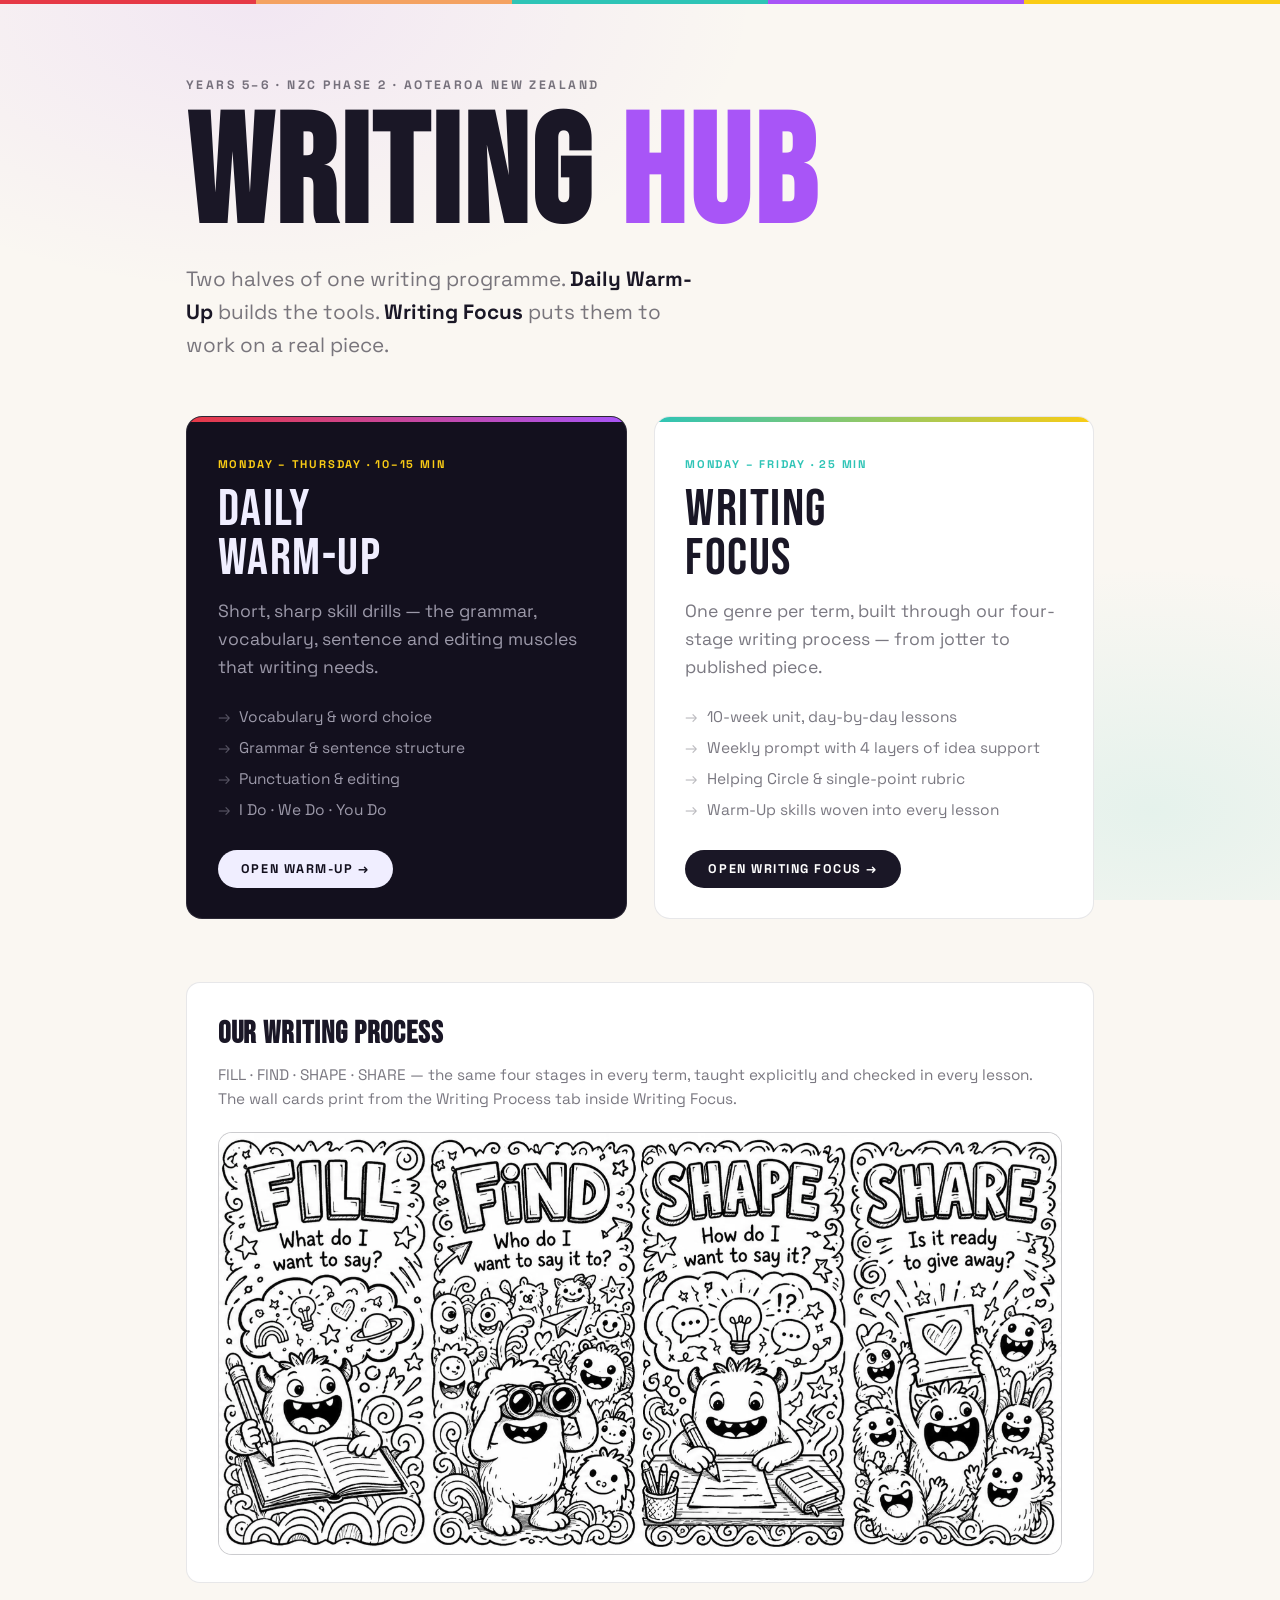
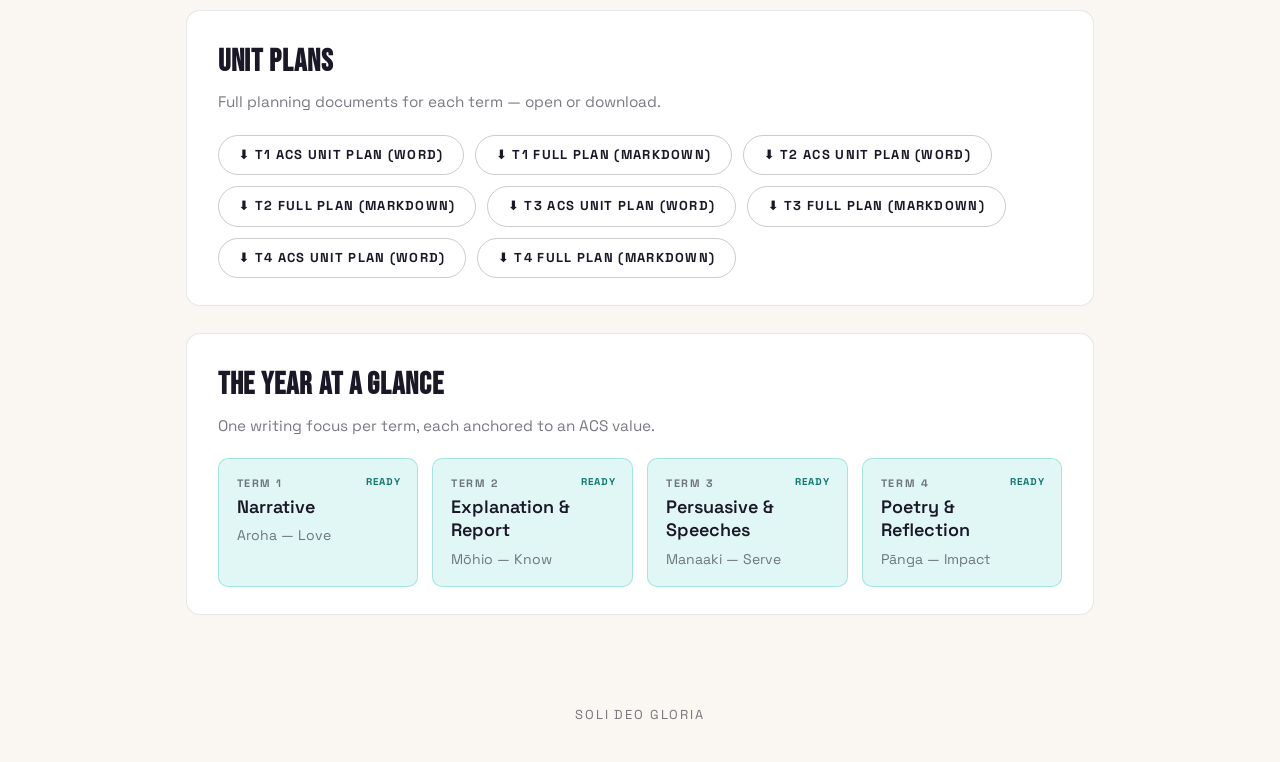
==== commit 46b6e5c8: "Add files via upload" ====
--- a/index.html
+++ b/index.html
@@ -1,299 +1,148 @@
 <!DOCTYPE html>
 <html lang="en">
 <head>
-  <meta charset="UTF-8" />
-  <meta name="viewport" content="width=device-width, initial-scale=1.0" />
-  <title>Writing Warm-Up — NZ Years 5–6</title>
-  <link rel="preconnect" href="https://fonts.googleapis.com" />
-  <link rel="preconnect" href="https://fonts.gstatic.com" crossorigin />
-  <link href="https://fonts.googleapis.com/css2?family=Bebas+Neue&family=Space+Grotesk:wght@300;400;500;600;700&display=swap" rel="stylesheet" />
-  <style>@import"https://fonts.googleapis.com/css2?family=Bebas+Neue&family=Space+Grotesk:wght@300;400;500;600;700&display=swap";*,*:before,*:after{box-sizing:border-box;margin:0;padding:0}:root{--bg: #0d0b14;--bg-card: #13101e;--bg-surface: #1a1628;--border: rgba(255,255,255,.08);--border-hi: rgba(255,255,255,.18);--text: #f0eeff;--text-muted: rgba(240,238,255,.45);--text-dim: rgba(240,238,255,.25);--mon: #e63946;--tue: #f4a261;--wed: #2ec4b6;--thu: #a855f7;--fri: #facc15;--i-do: #3b82f6;--we-do: #10b981;--you-do: #f97316;--font-display: "Bebas Neue", "Impact", sans-serif;--font-body: "Space Grotesk", "DM Sans", system-ui, sans-serif;--s-xs: .25rem;--s-sm: .5rem;--s-md: 1rem;--s-lg: 1.5rem;--s-xl: 2.5rem;--s-2xl: 4rem;--r-sm: 4px;--r-md: 8px;--r-lg: 12px;--glow-blue: 0 0 24px rgba(59,130,246,.25);--glow-purple: 0 0 40px rgba(168,85,247,.15);--shadow-card: 0 4px 24px rgba(0,0,0,.5)}html{font-size:18px;-webkit-font-smoothing:antialiased;-moz-osx-font-smoothing:grayscale}body{font-family:var(--font-body);background-color:var(--bg);color:var(--text);line-height:1.6;min-height:100vh;background-image:radial-gradient(ellipse 70% 55% at 30% 20%,rgba(139,92,246,.12) 0%,transparent 70%),radial-gradient(ellipse 50% 40% at 80% 80%,rgba(59,130,246,.08) 0%,transparent 60%);background-attachment:fixed}.visually-hidden{position:absolute;width:1px;height:1px;overflow:hidden;clip:rect(0,0,0,0);white-space:nowrap}.stage-enter{opacity:0;transform:translateY(18px)}.stage-enter-active{opacity:1;transform:translateY(0);transition:opacity .6s ease,transform .6s ease}.stage-exit{opacity:1;transform:translateY(0)}.stage-exit-active{opacity:0;transform:translateY(-14px);transition:opacity .5s ease,transform .5s ease}.app-shell{display:flex;flex-direction:column;min-height:100vh}.site-header{background:#0d0b14eb;-webkit-backdrop-filter:blur(12px);backdrop-filter:blur(12px);border-bottom:1px solid var(--border);padding:1.1rem 2rem;display:flex;align-items:center;gap:var(--s-lg);flex-wrap:wrap;position:sticky;top:0;z-index:100}.site-header:before{content:"";position:absolute;top:0;left:0;right:0;height:3px;background:linear-gradient(90deg,var(--mon) 0%,var(--mon) 20%,var(--tue) 20%,var(--tue) 40%,var(--wed) 40%,var(--wed) 60%,var(--thu) 60%,var(--thu) 80%,var(--fri) 80%,var(--fri) 100%)}.site-header__wordmark{font-family:var(--font-display);font-size:2rem;letter-spacing:.04em;color:var(--text);flex:0 0 auto;line-height:1}.site-header__wordmark span{color:var(--thu)}.site-header__sub{margin-left:auto;font-size:.72rem;font-weight:500;letter-spacing:.12em;text-transform:uppercase;color:var(--text-muted)}.selector-bar{background:var(--bg-card);border-bottom:1px solid var(--border);padding:1rem 2rem;display:flex;align-items:flex-end;gap:1.5rem;flex-wrap:wrap}.selector-group{display:flex;flex-direction:column;gap:4px}.selector-group label{font-size:.65rem;font-weight:700;letter-spacing:.14em;text-transform:uppercase;color:var(--text-muted)}.selector-group select{font-family:var(--font-body);font-size:1rem;font-weight:500;padding:.4rem 2.2rem .4rem .75rem;border:1px solid var(--border-hi);border-radius:var(--r-sm);background:var(--bg-surface) url("data:image/svg+xml,%3Csvg xmlns='http://www.w3.org/2000/svg' width='10' height='6' viewBox='0 0 10 6'%3E%3Cpath d='M1 1l4 4 4-4' stroke='rgba(240,238,255,0.45)' stroke-width='1.5' fill='none' stroke-linecap='round'/%3E%3C/svg%3E") no-repeat right .65rem center;-webkit-appearance:none;-moz-appearance:none;appearance:none;cursor:pointer;color:var(--text);transition:border-color .15s,box-shadow .15s}.selector-group select:focus{outline:none;border-color:var(--thu);box-shadow:0 0 0 3px #a855f733}.selector-group select option{background:var(--bg-surface);color:var(--text)}.go-btn{padding:.5rem 1.8rem;border:none;border-radius:var(--r-sm);background:var(--text);color:var(--bg);font-family:var(--font-body);font-size:.82rem;font-weight:700;letter-spacing:.1em;text-transform:uppercase;cursor:pointer;transition:background .15s,transform .1s,box-shadow .15s}.go-btn:hover{background:var(--thu);color:#fff;transform:translateY(-1px);box-shadow:0 4px 16px #a855f759}.go-btn:active{transform:translateY(0)}.go-btn:disabled{opacity:.4;cursor:not-allowed}.main-content{flex:1;padding:2.5rem 2rem;max-width:920px;margin:0 auto;width:100%}.welcome-state{padding:3rem 0}.welcome-state__heading{font-family:var(--font-display);font-size:clamp(4rem,12vw,8rem);font-weight:400;color:var(--text);line-height:.92;letter-spacing:.02em;margin-bottom:1.5rem}.welcome-state__heading em{font-style:normal;color:var(--thu)}.welcome-state__sub{font-size:1.15rem;color:var(--text-muted);max-width:480px;margin-bottom:3rem;font-weight:400}.welcome-state__sub strong{color:var(--text);text-decoration:underline;text-decoration-color:var(--thu);text-underline-offset:3px}.day-legend{display:flex;flex-wrap:wrap;gap:2rem;margin-bottom:3rem}.day-legend__item{display:flex;flex-direction:column;gap:2px}.day-legend__dot-label{display:flex;align-items:center;gap:8px}.day-legend__dot{width:10px;height:10px;border-radius:50%;flex-shrink:0}.day-legend__name{font-size:.65rem;font-weight:700;letter-spacing:.14em;text-transform:uppercase;color:var(--text)}.day-legend__focus{font-size:.72rem;color:var(--text-muted);padding-left:18px}.stage-intro-grid{display:grid;grid-template-columns:repeat(auto-fit,minmax(180px,1fr));gap:1rem;max-width:600px}.stage-intro-card{background:var(--bg-card);border:1px solid var(--border);border-radius:var(--r-md);padding:1.25rem}.stage-intro-card__icon{font-size:1.5rem;margin-bottom:.5rem}.stage-intro-card__title{font-size:.65rem;font-weight:700;letter-spacing:.14em;text-transform:uppercase;color:var(--text);margin-bottom:.25rem}.stage-intro-card__desc{font-size:.78rem;color:var(--text-muted);line-height:1.4}.lesson-header{margin-bottom:2rem}.lesson-header__meta{display:flex;align-items:center;gap:.75rem;margin-bottom:.75rem;flex-wrap:wrap}.lesson-header__badge{display:inline-flex;align-items:center;gap:5px;padding:.18rem .65rem;border-radius:3px;font-size:.62rem;font-weight:700;letter-spacing:.12em;text-transform:uppercase;color:var(--bg)}.lesson-header__term-week{font-size:.72rem;font-weight:500;letter-spacing:.1em;text-transform:uppercase;color:var(--text-muted)}.lesson-header__topic{font-family:var(--font-display);font-size:clamp(2.5rem,6vw,4rem);font-weight:400;color:var(--text);line-height:.95;letter-spacing:.02em;margin-bottom:.5rem}.lesson-header__nz{font-size:.78rem;color:var(--text-muted);display:flex;align-items:center;gap:6px;margin-bottom:.6rem}.lesson-header__nz-label{color:#e63946;font-weight:700;background:none;border:none;padding:0;font-family:var(--font-body);font-size:inherit;cursor:pointer;text-decoration:underline;text-underline-offset:2px;transition:opacity .15s}.lesson-header__nz-label:hover{opacity:.75}.ao-tags{display:flex;flex-wrap:wrap;gap:6px;margin-top:.6rem;margin-bottom:.25rem}.ao-tag{display:inline-flex;align-items:center;gap:5px;padding:.2rem .7rem;border-radius:20px;font-size:.65rem;font-weight:700;letter-spacing:.1em;text-transform:uppercase;border:1px solid;cursor:pointer;background:transparent;font-family:var(--font-body);transition:opacity .15s}.ao-tag:hover{opacity:.75}.ao-panel{background:var(--bg-surface, #1a1628);border:1px solid rgba(255,255,255,.18);border-radius:8px;padding:.85rem 1.1rem;margin:.5rem 0 .75rem;font-size:.88rem;line-height:1.6;color:var(--text-muted);display:none}.ao-panel.open{display:block}.ao-panel strong{color:var(--text)}.stage-progress{display:flex;gap:.5rem;margin-bottom:1.5rem}.stage-progress__step{flex:1;display:flex;align-items:center;gap:.6rem;padding:.65rem 1rem;border-radius:var(--r-sm);cursor:pointer;border:1px solid var(--border);background:var(--bg-card);transition:border-color .15s,background .15s;text-align:left}.stage-progress__step:hover:not(.active){border-color:var(--border-hi);background:var(--bg-surface)}.stage-progress__step.active{border-color:currentColor;background:var(--bg-surface)}.stage-progress__step.done{opacity:.5}.stage-progress__icon{font-size:1.1rem;flex-shrink:0}.stage-progress__label{font-size:.65rem;font-weight:700;letter-spacing:.12em;text-transform:uppercase}.stage-progress__sub{font-size:.62rem;color:var(--text-muted);line-height:1.3}.stage-card{background:var(--bg-card);border:1px solid var(--border);border-radius:var(--r-lg);overflow:hidden;margin-bottom:1.25rem;box-shadow:var(--shadow-card)}.stage-card__header{padding:1.25rem 1.5rem;display:flex;align-items:center;gap:1rem;border-bottom:1px solid var(--border);position:relative;overflow:hidden}.stage-card__header:before{content:"";position:absolute;top:0;right:0;bottom:0;left:0;opacity:.12;background:inherit;filter:blur(0)}.stage-card__header-icon{font-size:1.6rem;line-height:1;flex-shrink:0}.stage-card__header-text h2{font-family:var(--font-display);font-size:1.5rem;font-weight:400;letter-spacing:.04em;line-height:1;color:var(--text)}.stage-card__header-text p{font-size:.68rem;font-weight:500;letter-spacing:.1em;text-transform:uppercase;color:var(--text-muted);margin-top:3px}.stage-card__body{padding:1.5rem}.instruction-block{font-size:1.15rem;color:var(--text);margin-bottom:1.25rem;line-height:1.7;font-weight:400}.example-box{background:var(--bg-surface);border-left:3px solid currentColor;border-radius:0 var(--r-sm) var(--r-sm) 0;padding:1rem 1.25rem;margin-bottom:1.25rem;font-size:1.15rem;line-height:1.7;white-space:pre-line;color:var(--text)}.example-box__label{font-size:.6rem;font-weight:700;letter-spacing:.14em;text-transform:uppercase;margin-bottom:.5rem;color:var(--text-muted)}.demo-box{background:var(--bg-surface);border:1px solid var(--border-hi);border-radius:var(--r-md);padding:1rem 1.25rem;margin-bottom:1.25rem;font-size:1.2rem;line-height:1.7;color:var(--text-muted)}.demo-box__label{font-size:.6rem;font-weight:700;letter-spacing:.14em;text-transform:uppercase;margin-bottom:.5rem;color:var(--text-muted)}.sentence-list{list-style:none;display:flex;flex-direction:column;gap:.5rem;margin-bottom:1.25rem}.sentence-list li{background:var(--bg-surface);border:1px solid var(--border);border-radius:var(--r-sm);padding:.6rem 1rem;font-size:1.25rem;line-height:1.55;display:flex;gap:.75rem;align-items:flex-start}.sentence-list li:before{content:"→";color:var(--text-dim);flex-shrink:0;font-size:.85em;margin-top:2px}.task-list{list-style:none;display:flex;flex-direction:column;gap:.5rem;margin-bottom:1.25rem}.task-list li{background:var(--bg-surface);border:1px solid var(--border);border-radius:var(--r-sm);padding:.75rem 1rem;font-size:1.25rem;line-height:1.55;display:flex;gap:1rem;align-items:flex-start;transition:border-color .15s}.task-list li:hover{border-color:var(--border-hi)}.task-list li.bonus{border-style:dashed;border-color:var(--fri);background:#facc150d}.task-num{width:20px;height:20px;border-radius:50%;background:var(--border-hi);color:var(--text);font-size:.68rem;font-weight:700;display:flex;align-items:center;justify-content:center;flex-shrink:0;margin-top:2px}.tip-box{display:flex;gap:1rem;align-items:flex-start;background:#facc1512;border:1px solid rgba(250,204,21,.25);border-radius:var(--r-md);padding:1rem 1.25rem;margin-bottom:1.25rem;font-size:1rem;line-height:1.55}.tip-box__icon{font-size:1.1rem;flex-shrink:0;margin-top:2px}.prompt-box{background:#3b82f614;border:1px solid rgba(59,130,246,.25);border-radius:var(--r-md);padding:1rem 1.25rem;margin-bottom:1.25rem;font-size:1rem;line-height:1.55;display:flex;gap:.75rem;align-items:flex-start}.prompt-box__icon{font-size:1rem;flex-shrink:0;margin-top:2px}.stage-nav{display:flex;justify-content:space-between;align-items:center;gap:1rem;flex-wrap:wrap}.stage-nav__btn{padding:.55rem 1.5rem;border-radius:var(--r-sm);border:none;font-family:var(--font-body);font-size:.75rem;font-weight:700;letter-spacing:.1em;text-transform:uppercase;cursor:pointer;display:flex;align-items:center;gap:6px;transition:background .15s,transform .1s,box-shadow .15s}.stage-nav__btn:hover{transform:translateY(-1px)}.stage-nav__btn:active{transform:translateY(0)}.stage-nav__btn--prev{background:transparent;color:var(--text-muted);border:1px solid var(--border-hi)}.stage-nav__btn--prev:hover{color:var(--text);border-color:var(--text-muted)}.stage-nav__btn--next{background:var(--text);color:var(--bg)}.stage-nav__btn--next:hover{box-shadow:0 4px 20px #f0eeff40}.stage-nav__btn--complete{background:var(--we-do);color:#fff}.stage-nav__btn--complete:hover{box-shadow:0 4px 20px #10b98159}.friday-card{background:var(--bg-card);border:1px solid var(--border);border-radius:var(--r-lg);overflow:hidden}.friday-card__header{padding:1.25rem 1.5rem;border-bottom:1px solid var(--border)}.friday-card__header h2{font-family:var(--font-display);font-size:2rem;font-weight:400;letter-spacing:.04em;color:var(--text)}.friday-card__body{padding:1.5rem}.complete-screen{text-align:center;padding:4rem 2rem}.complete-screen__icon{font-size:3.5rem;margin-bottom:1rem;display:block}.complete-screen__heading{font-family:var(--font-display);font-size:3.5rem;font-weight:400;letter-spacing:.04em;margin-bottom:1rem;color:var(--text)}.complete-screen__sub{font-size:1.25rem;color:var(--text-muted);max-width:400px;margin:0 auto 1.5rem}.complete-screen__btn{display:inline-flex;align-items:center;gap:8px;padding:.6rem 1.8rem;border:1px solid var(--border-hi);border-radius:var(--r-sm);background:transparent;color:var(--text);font-family:var(--font-body);font-size:.75rem;font-weight:700;letter-spacing:.1em;text-transform:uppercase;cursor:pointer;transition:background .15s,border-color .15s}.complete-screen__btn:hover{background:var(--bg-surface);border-color:var(--text-muted)}.lesson-timer{display:flex;align-items:center;gap:8px;font-size:.8rem;font-weight:600;letter-spacing:.06em;color:var(--text-muted);font-variant-numeric:tabular-nums}.lesson-timer__bar{width:64px;height:3px;background:var(--border-hi);border-radius:2px;overflow:hidden}.lesson-timer__fill{height:100%;border-radius:2px;transition:width 1s linear}.loading-state,.error-state{text-align:center;padding:4rem 2rem;color:var(--text-muted)}.spinner{width:32px;height:32px;border:2px solid var(--border-hi);border-top-color:var(--thu);border-radius:50%;animation:spin .7s linear infinite;margin:0 auto 1rem}@keyframes spin{to{transform:rotate(360deg)}}.site-footer{text-align:center;padding:1.5rem;font-size:.68rem;font-weight:500;letter-spacing:.1em;text-transform:uppercase;color:var(--text-dim);border-top:1px solid var(--border);margin-top:2rem}@media (max-width: 640px){.site-header{padding:1rem}.selector-bar{padding:.75rem 1rem;gap:1rem}.main-content{padding:1.5rem 1rem}.stage-card__body,.stage-card__header{padding:1rem}.welcome-state__heading{font-size:3.5rem}.lesson-header__topic{font-size:2.2rem}.stage-progress{flex-direction:column}.stage-progress__step{flex-direction:row}}.sentence-list li,.task-list li,.example-box,.demo-box{transition:border-color .15s,box-shadow .15s}[title="Click to show full screen"]:hover .example-box,[title="Click to show full screen"]:hover .demo-box{border-color:var(--border-hi);box-shadow:0 0 0 1px #ffffff0f}[title="Click to show full screen"]:hover .sentence-list li,[title="Click to show full screen"]:hover .task-list li{border-color:var(--border-hi)}
+<meta charset="UTF-8" />
+<meta name="viewport" content="width=device-width, initial-scale=1.0" />
+<title>Writing Hub — Years 5–6</title>
+<link rel="preconnect" href="https://fonts.googleapis.com" />
+<link rel="preconnect" href="https://fonts.gstatic.com" crossorigin />
+<link href="https://fonts.googleapis.com/css2?family=Bebas+Neue&family=Space+Grotesk:wght@300;400;500;600;700&display=swap" rel="stylesheet" />
+<style>
+*,*:before,*:after{box-sizing:border-box;margin:0;padding:0}
+:root{
+  --bg:#faf7f2;--surface:#fff;--sunk:#f3efe7;
+  --border:rgba(26,23,38,.10);--border-hi:rgba(26,23,38,.22);
+  --text:#1a1726;--muted:rgba(26,23,38,.58);
+  --mon:#e63946;--tue:#f4a261;--wed:#2ec4b6;--thu:#a855f7;--fri:#facc15;
+  --font-display:"Bebas Neue","Impact",sans-serif;
+  --font-body:"Space Grotesk","DM Sans",system-ui,sans-serif;
+}
+html{font-size:18px;-webkit-font-smoothing:antialiased}
+body{font-family:var(--font-body);background:var(--bg);color:var(--text);line-height:1.6;min-height:100vh;
+  background-image:radial-gradient(ellipse 60% 50% at 20% 0%,rgba(168,85,247,.10) 0%,transparent 65%),
+                   radial-gradient(ellipse 55% 45% at 90% 90%,rgba(46,196,182,.10) 0%,transparent 60%);
+  background-attachment:fixed;display:flex;flex-direction:column}
+.topbar{height:4px;background:linear-gradient(90deg,var(--mon) 0 20%,var(--tue) 20% 40%,var(--wed) 40% 60%,var(--thu) 60% 80%,var(--fri) 80% 100%)}
+.wrap{flex:1;max-width:980px;margin:0 auto;width:100%;padding:4rem 2rem 3rem}
+.eyebrow{font-size:.68rem;font-weight:700;letter-spacing:.2em;text-transform:uppercase;color:var(--muted);margin-bottom:.8rem}
+h1{font-family:var(--font-display);font-size:clamp(4rem,13vw,8.5rem);line-height:.88;letter-spacing:.02em;margin-bottom:1rem}
+h1 span{color:var(--thu)}
+.lede{font-size:1.15rem;color:var(--muted);max-width:520px;margin-bottom:3rem}
+.lede b{color:var(--text)}
+.cards{display:grid;grid-template-columns:repeat(auto-fit,minmax(300px,1fr));gap:1.5rem;margin-bottom:3.5rem}
+.card{display:block;text-decoration:none;color:inherit;border-radius:16px;overflow:hidden;border:1px solid var(--border);
+  transition:transform .18s ease,box-shadow .18s ease;position:relative}
+.card:hover{transform:translateY(-4px);box-shadow:0 16px 40px rgba(26,23,38,.16)}
+.card__stripe{height:5px}
+.card__body{padding:1.9rem 1.7rem 1.7rem}
+.card__kicker{font-size:.62rem;font-weight:700;letter-spacing:.16em;text-transform:uppercase;margin-bottom:.6rem}
+.card__title{font-family:var(--font-display);font-size:2.9rem;line-height:.95;letter-spacing:.03em;margin-bottom:.7rem}
+.card__desc{font-size:.98rem;margin-bottom:1.3rem}
+.card__list{list-style:none;display:flex;flex-direction:column;gap:.35rem;font-size:.86rem;margin-bottom:1.5rem}
+.card__list li{display:flex;gap:.55rem;align-items:flex-start}
+.card__list li:before{content:"→";opacity:.5;flex-shrink:0}
+.card__cta{display:inline-flex;align-items:center;gap:.5rem;font-size:.7rem;font-weight:700;letter-spacing:.12em;
+  text-transform:uppercase;padding:.5rem 1.3rem;border-radius:24px}
+
+.card--warmup{background:#13101e;color:#f0eeff;border-color:rgba(255,255,255,.10)}
+.card--warmup .card__stripe{background:linear-gradient(90deg,var(--mon),var(--thu))}
+.card--warmup .card__kicker{color:#facc15}
+.card--warmup .card__desc,.card--warmup .card__list{color:rgba(240,238,255,.62)}
+.card--warmup .card__cta{background:#f0eeff;color:#13101e}
+.card--focus{background:var(--surface)}
+.card--focus .card__stripe{background:linear-gradient(90deg,var(--wed),var(--fri))}
+.card--focus .card__kicker{color:var(--wed)}
+.card--focus .card__desc,.card--focus .card__list{color:var(--muted)}
+.card--focus .card__cta{background:var(--text);color:#fff}
+
+.strip{background:var(--surface);border:1px solid var(--border);border-radius:14px;padding:1.5rem 1.7rem}
+.strip h2{font-family:var(--font-display);font-size:1.7rem;letter-spacing:.03em;margin-bottom:.2rem}
+.strip p.sub{font-size:.85rem;color:var(--muted);margin-bottom:1.1rem}
+.terms{display:grid;grid-template-columns:repeat(auto-fit,minmax(180px,1fr));gap:.8rem}
+.term{background:var(--sunk);border-radius:10px;padding:.9rem 1rem;position:relative}
+.term.live{background:rgba(46,196,182,.14);border:1px solid rgba(46,196,182,.35)}
+.term__n{font-size:.6rem;font-weight:700;letter-spacing:.14em;text-transform:uppercase;color:var(--muted)}
+.term__t{font-weight:600;line-height:1.3;margin-top:2px}
+.term__v{font-size:.78rem;color:var(--muted);margin-top:.35rem}
+.term__badge{position:absolute;top:.8rem;right:.9rem;font-size:.55rem;font-weight:700;letter-spacing:.1em;
+  text-transform:uppercase;color:#0f766e}
+footer{padding:2rem;text-align:center;font-size:.72rem;letter-spacing:.14em;text-transform:uppercase;color:var(--muted)}
+@media (max-width:720px){html{font-size:16px}.wrap{padding:2.5rem 1.2rem}}
 </style>
 </head>
 <body>
-  <div id="root"></div>
-  <script type="module">(function(){const t=document.createElement("link").relList;if(t&&t.supports&&t.supports("modulepreload"))return;for(const i of document.querySelectorAll('link[rel="modulepreload"]'))a(i);new MutationObserver(i=>{for(const s of i)if(s.type==="childList")for(const r of s.addedNodes)r.tagName==="LINK"&&r.rel==="modulepreload"&&a(r)}).observe(document,{childList:!0,subtree:!0});function n(i){const s={};return i.integrity&&(s.integrity=i.integrity),i.referrerPolicy&&(s.referrerPolicy=i.referrerPolicy),i.crossOrigin==="use-credentials"?s.credentials="include":i.crossOrigin==="anonymous"?s.credentials="omit":s.credentials="same-origin",s}function a(i){if(i.ep)return;i.ep=!0;const s=n(i);fetch(i.href,s)}})();function fd(e){return e&&e.__esModule&&Object.prototype.hasOwnProperty.call(e,"default")?e.default:e}var nc={exports:{}},ui={},ac={exports:{}},E={};/**
- * @license React
- * react.production.min.js
- *
- * Copyright (c) Facebook, Inc. and its affiliates.
- *
- * This source code is licensed under the MIT license found in the
- * LICENSE file in the root directory of this source tree.
- */var ia=Symbol.for("react.element"),yd=Symbol.for("react.portal"),wd=Symbol.for("react.fragment"),vd=Symbol.for("react.strict_mode"),bd=Symbol.for("react.profiler"),kd=Symbol.for("react.provider"),Td=Symbol.for("react.context"),Wd=Symbol.for("react.forward_ref"),Sd=Symbol.for("react.suspense"),xd=Symbol.for("react.memo"),Pd=Symbol.for("react.lazy"),zr=Symbol.iterator;function Cd(e){return e===null||typeof e!="object"?null:(e=zr&&e[zr]||e["@@iterator"],typeof e=="function"?e:null)}var ic={isMounted:function(){return!1},enqueueForceUpdate:function(){},enqueueReplaceState:function(){},enqueueSetState:function(){}},sc=Object.assign,rc={};function hn(e,t,n){this.props=e,this.context=t,this.refs=rc,this.updater=n||ic}hn.prototype.isReactComponent={};hn.prototype.setState=function(e,t){if(typeof e!="object"&&typeof e!="function"&&e!=null)throw Error("setState(...): takes an object of state variables to update or a function which returns an object of state variables.");this.updater.enqueueSetState(this,e,t,"setState")};hn.prototype.forceUpdate=function(e){this.updater.enqueueForceUpdate(this,e,"forceUpdate")};function oc(){}oc.prototype=hn.prototype;function $s(e,t,n){this.props=e,this.context=t,this.refs=rc,this.updater=n||ic}var Gs=$s.prototype=new oc;Gs.constructor=$s;sc(Gs,hn.prototype);Gs.isPureReactComponent=!0;var Or=Array.isArray,cc=Object.prototype.hasOwnProperty,Qs={current:null},lc={key:!0,ref:!0,__self:!0,__source:!0};function dc(e,t,n){var a,i={},s=null,r=null;if(t!=null)for(a in t.ref!==void 0&&(r=t.ref),t.key!==void 0&&(s=""+t.key),t)cc.call(t,a)&&!lc.hasOwnProperty(a)&&(i[a]=t[a]);var o=arguments.length-2;if(o===1)i.children=n;else if(1<o){for(var c=Array(o),d=0;d<o;d++)c[d]=arguments[d+2];i.children=c}if(e&&e.defaultProps)for(a in o=e.defaultProps,o)i[a]===void 0&&(i[a]=o[a]);return{$$typeof:ia,type:e,key:s,ref:r,props:i,_owner:Qs.current}}function jd(e,t){return{$$typeof:ia,type:e.type,key:t,ref:e.ref,props:e.props,_owner:e._owner}}function Js(e){return typeof e=="object"&&e!==null&&e.$$typeof===ia}function _d(e){var t={"=":"=0",":":"=2"};return"$"+e.replace(/[=:]/g,function(n){return t[n]})}var Vr=/\/+/g;function ji(e,t){return typeof e=="object"&&e!==null&&e.key!=null?_d(""+e.key):t.toString(36)}function ja(e,t,n,a,i){var s=typeof e;(s==="undefined"||s==="boolean")&&(e=null);var r=!1;if(e===null)r=!0;else switch(s){case"string":case"number":r=!0;break;case"object":switch(e.$$typeof){case ia:case yd:r=!0}}if(r)return r=e,i=i(r),e=a===""?"."+ji(r,0):a,Or(i)?(n="",e!=null&&(n=e.replace(Vr,"$&/")+"/"),ja(i,t,n,"",function(d){return d})):i!=null&&(Js(i)&&(i=jd(i,n+(!i.key||r&&r.key===i.key?"":(""+i.key).replace(Vr,"$&/")+"/")+e)),t.push(i)),1;if(r=0,a=a===""?".":a+":",Or(e))for(var o=0;o<e.length;o++){s=e[o];var c=a+ji(s,o);r+=ja(s,t,n,c,i)}else if(c=Cd(e),typeof c=="function")for(e=c.call(e),o=0;!(s=e.next()).done;)s=s.value,c=a+ji(s,o++),r+=ja(s,t,n,c,i);else if(s==="object")throw t=String(e),Error("Objects are not valid as a React child (found: "+(t==="[object Object]"?"object with keys {"+Object.keys(e).join(", ")+"}":t)+"). If you meant to render a collection of children, use an array instead.");return r}function ua(e,t,n){if(e==null)return e;var a=[],i=0;return ja(e,a,"","",function(s){return t.call(n,s,i++)}),a}function Id(e){if(e._status===-1){var t=e._result;t=t(),t.then(function(n){(e._status===0||e._status===-1)&&(e._status=1,e._result=n)},function(n){(e._status===0||e._status===-1)&&(e._status=2,e._result=n)}),e._status===-1&&(e._status=0,e._result=t)}if(e._status===1)return e._result.default;throw e._result}var pe={current:null},_a={transition:null},Ad={ReactCurrentDispatcher:pe,ReactCurrentBatchConfig:_a,ReactCurrentOwner:Qs};function uc(){throw Error("act(...) is not supported in production builds of React.")}E.Children={map:ua,forEach:function(e,t,n){ua(e,function(){t.apply(this,arguments)},n)},count:function(e){var t=0;return ua(e,function(){t++}),t},toArray:function(e){return ua(e,function(t){return t})||[]},only:function(e){if(!Js(e))throw Error("React.Children.only expected to receive a single React element child.");return e}};E.Component=hn;E.Fragment=wd;E.Profiler=bd;E.PureComponent=$s;E.StrictMode=vd;E.Suspense=Sd;E.__SECRET_INTERNALS_DO_NOT_USE_OR_YOU_WILL_BE_FIRED=Ad;E.act=uc;E.cloneElement=function(e,t,n){if(e==null)throw Error("React.cloneElement(...): The argument must be a React element, but you passed "+e+".");var a=sc({},e.props),i=e.key,s=e.ref,r=e._owner;if(t!=null){if(t.ref!==void 0&&(s=t.ref,r=Qs.current),t.key!==void 0&&(i=""+t.key),e.type&&e.type.defaultProps)var o=e.type.defaultProps;for(c in t)cc.call(t,c)&&!lc.hasOwnProperty(c)&&(a[c]=t[c]===void 0&&o!==void 0?o[c]:t[c])}var c=arguments.length-2;if(c===1)a.children=n;else if(1<c){o=Array(c);for(var d=0;d<c;d++)o[d]=arguments[d+2];a.children=o}return{$$typeof:ia,type:e.type,key:i,ref:s,props:a,_owner:r}};E.createContext=function(e){return e={$$typeof:Td,_currentValue:e,_currentValue2:e,_threadCount:0,Provider:null,Consumer:null,_defaultValue:null,_globalName:null},e.Provider={$$typeof:kd,_context:e},e.Consumer=e};E.createElement=dc;E.createFactory=function(e){var t=dc.bind(null,e);return t.type=e,t};E.createRef=function(){return{current:null}};E.forwardRef=function(e){return{$$typeof:Wd,render:e}};E.isValidElement=Js;E.lazy=function(e){return{$$typeof:Pd,_payload:{_status:-1,_result:e},_init:Id}};E.memo=function(e,t){return{$$typeof:xd,type:e,compare:t===void 0?null:t}};E.startTransition=function(e){var t=_a.transition;_a.transition={};try{e()}finally{_a.transition=t}};E.unstable_act=uc;E.useCallback=function(e,t){return pe.current.useCallback(e,t)};E.useContext=function(e){return pe.current.useContext(e)};E.useDebugValue=function(){};E.useDeferredValue=function(e){return pe.current.useDeferredValue(e)};E.useEffect=function(e,t){return pe.current.useEffect(e,t)};E.useId=function(){return pe.current.useId()};E.useImperativeHandle=function(e,t,n){return pe.current.useImperativeHandle(e,t,n)};E.useInsertionEffect=function(e,t){return pe.current.useInsertionEffect(e,t)};E.useLayoutEffect=function(e,t){return pe.current.useLayoutEffect(e,t)};E.useMemo=function(e,t){return pe.current.useMemo(e,t)};E.useReducer=function(e,t,n){return pe.current.useReducer(e,t,n)};E.useRef=function(e){return pe.current.useRef(e)};E.useState=function(e){return pe.current.useState(e)};E.useSyncExternalStore=function(e,t,n){return pe.current.useSyncExternalStore(e,t,n)};E.useTransition=function(){return pe.current.useTransition()};E.version="18.3.1";ac.exports=E;var N=ac.exports;const hc=fd(N);/**
- * @license React
- * react-jsx-runtime.production.min.js
- *
- * Copyright (c) Facebook, Inc. and its affiliates.
- *
- * This source code is licensed under the MIT license found in the
- * LICENSE file in the root directory of this source tree.
- */var Nd=N,Dd=Symbol.for("react.element"),Ed=Symbol.for("react.fragment"),qd=Object.prototype.hasOwnProperty,Bd=Nd.__SECRET_INTERNALS_DO_NOT_USE_OR_YOU_WILL_BE_FIRED.ReactCurrentOwner,Rd={key:!0,ref:!0,__self:!0,__source:!0};function pc(e,t,n){var a,i={},s=null,r=null;n!==void 0&&(s=""+n),t.key!==void 0&&(s=""+t.key),t.ref!==void 0&&(r=t.ref);for(a in t)qd.call(t,a)&&!Rd.hasOwnProperty(a)&&(i[a]=t[a]);if(e&&e.defaultProps)for(a in t=e.defaultProps,t)i[a]===void 0&&(i[a]=t[a]);return{$$typeof:Dd,type:e,key:s,ref:r,props:i,_owner:Bd.current}}ui.Fragment=Ed;ui.jsx=pc;ui.jsxs=pc;nc.exports=ui;var l=nc.exports,ns={},gc={exports:{}},Se={},mc={exports:{}},fc={};/**
- * @license React
- * scheduler.production.min.js
- *
- * Copyright (c) Facebook, Inc. and its affiliates.
- *
- * This source code is licensed under the MIT license found in the
- * LICENSE file in the root directory of this source tree.
- */(function(e){function t(x,A){var D=x.length;x.push(A);e:for(;0<D;){var V=D-1>>>1,X=x[V];if(0<i(X,A))x[V]=A,x[D]=X,D=V;else break e}}function n(x){return x.length===0?null:x[0]}function a(x){if(x.length===0)return null;var A=x[0],D=x.pop();if(D!==A){x[0]=D;e:for(var V=0,X=x.length,la=X>>>1;V<la;){var Wt=2*(V+1)-1,Ci=x[Wt],St=Wt+1,da=x[St];if(0>i(Ci,D))St<X&&0>i(da,Ci)?(x[V]=da,x[St]=D,V=St):(x[V]=Ci,x[Wt]=D,V=Wt);else if(St<X&&0>i(da,D))x[V]=da,x[St]=D,V=St;else break e}}return A}function i(x,A){var D=x.sortIndex-A.sortIndex;return D!==0?D:x.id-A.id}if(typeof performance=="object"&&typeof performance.now=="function"){var s=performance;e.unstable_now=function(){return s.now()}}else{var r=Date,o=r.now();e.unstable_now=function(){return r.now()-o}}var c=[],d=[],f=1,y=null,m=3,w=!1,b=!1,T=!1,I=typeof setTimeout=="function"?setTimeout:null,h=typeof clearTimeout=="function"?clearTimeout:null,u=typeof setImmediate<"u"?setImmediate:null;typeof navigator<"u"&&navigator.scheduling!==void 0&&navigator.scheduling.isInputPending!==void 0&&navigator.scheduling.isInputPending.bind(navigator.scheduling);function p(x){for(var A=n(d);A!==null;){if(A.callback===null)a(d);else if(A.startTime<=x)a(d),A.sortIndex=A.expirationTime,t(c,A);else break;A=n(d)}}function v(x){if(T=!1,p(x),!b)if(n(c)!==null)b=!0,yn(W);else{var A=n(d);A!==null&&Tt(v,A.startTime-x)}}function W(x,A){b=!1,T&&(T=!1,h(P),P=-1),w=!0;var D=m;try{for(p(A),y=n(c);y!==null&&(!(y.expirationTime>A)||x&&!de());){var V=y.callback;if(typeof V=="function"){y.callback=null,m=y.priorityLevel;var X=V(y.expirationTime<=A);A=e.unstable_now(),typeof X=="function"?y.callback=X:y===n(c)&&a(c),p(A)}else a(c);y=n(c)}if(y!==null)var la=!0;else{var Wt=n(d);Wt!==null&&Tt(v,Wt.startTime-A),la=!1}return la}finally{y=null,m=D,w=!1}}var C=!1,j=null,P=-1,B=5,_=-1;function de(){return!(e.unstable_now()-_<B)}function ze(){if(j!==null){var x=e.unstable_now();_=x;var A=!0;try{A=j(!0,x)}finally{A?Oe():(C=!1,j=null)}}else C=!1}var Oe;if(typeof u=="function")Oe=function(){u(ze)};else if(typeof MessageChannel<"u"){var mn=new MessageChannel,fn=mn.port2;mn.port1.onmessage=ze,Oe=function(){fn.postMessage(null)}}else Oe=function(){I(ze,0)};function yn(x){j=x,C||(C=!0,Oe())}function Tt(x,A){P=I(function(){x(e.unstable_now())},A)}e.unstable_IdlePriority=5,e.unstable_ImmediatePriority=1,e.unstable_LowPriority=4,e.unstable_NormalPriority=3,e.unstable_Profiling=null,e.unstable_UserBlockingPriority=2,e.unstable_cancelCallback=function(x){x.callback=null},e.unstable_continueExecution=function(){b||w||(b=!0,yn(W))},e.unstable_forceFrameRate=function(x){0>x||125<x?console.error("forceFrameRate takes a positive int between 0 and 125, forcing frame rates higher than 125 fps is not supported"):B=0<x?Math.floor(1e3/x):5},e.unstable_getCurrentPriorityLevel=function(){return m},e.unstable_getFirstCallbackNode=function(){return n(c)},e.unstable_next=function(x){switch(m){case 1:case 2:case 3:var A=3;break;default:A=m}var D=m;m=A;try{return x()}finally{m=D}},e.unstable_pauseExecution=function(){},e.unstable_requestPaint=function(){},e.unstable_runWithPriority=function(x,A){switch(x){case 1:case 2:case 3:case 4:case 5:break;default:x=3}var D=m;m=x;try{return A()}finally{m=D}},e.unstable_scheduleCallback=function(x,A,D){var V=e.unstable_now();switch(typeof D=="object"&&D!==null?(D=D.delay,D=typeof D=="number"&&0<D?V+D:V):D=V,x){case 1:var X=-1;break;case 2:X=250;break;case 5:X=1073741823;break;case 4:X=1e4;break;default:X=5e3}return X=D+X,x={id:f++,callback:A,priorityLevel:x,startTime:D,expirationTime:X,sortIndex:-1},D>V?(x.sortIndex=D,t(d,x),n(c)===null&&x===n(d)&&(T?(h(P),P=-1):T=!0,Tt(v,D-V))):(x.sortIndex=X,t(c,x),b||w||(b=!0,yn(W))),x},e.unstable_shouldYield=de,e.unstable_wrapCallback=function(x){var A=m;return function(){var D=m;m=A;try{return x.apply(this,arguments)}finally{m=D}}}})(fc);mc.exports=fc;var Md=mc.exports;/**
- * @license React
- * react-dom.production.min.js
- *
- * Copyright (c) Facebook, Inc. and its affiliates.
- *
- * This source code is licensed under the MIT license found in the
- * LICENSE file in the root directory of this source tree.
- */var Yd=N,We=Md;function k(e){for(var t="https://reactjs.org/docs/error-decoder.html?invariant="+e,n=1;n<arguments.length;n++)t+="&args[]="+encodeURIComponent(arguments[n]);return"Minified React error #"+e+"; visit "+t+" for the full message or use the non-minified dev environment for full errors and additional helpful warnings."}var yc=new Set,Fn={};function Rt(e,t){sn(e,t),sn(e+"Capture",t)}function sn(e,t){for(Fn[e]=t,e=0;e<t.length;e++)yc.add(t[e])}var Qe=!(typeof window>"u"||typeof window.document>"u"||typeof window.document.createElement>"u"),as=Object.prototype.hasOwnProperty,Fd=/^[:A-Z_a-z\u00C0-\u00D6\u00D8-\u00F6\u00F8-\u02FF\u0370-\u037D\u037F-\u1FFF\u200C-\u200D\u2070-\u218F\u2C00-\u2FEF\u3001-\uD7FF\uF900-\uFDCF\uFDF0-\uFFFD][:A-Z_a-z\u00C0-\u00D6\u00D8-\u00F6\u00F8-\u02FF\u0370-\u037D\u037F-\u1FFF\u200C-\u200D\u2070-\u218F\u2C00-\u2FEF\u3001-\uD7FF\uF900-\uFDCF\uFDF0-\uFFFD\-.0-9\u00B7\u0300-\u036F\u203F-\u2040]*$/,Hr={},Ur={};function Ld(e){return as.call(Ur,e)?!0:as.call(Hr,e)?!1:Fd.test(e)?Ur[e]=!0:(Hr[e]=!0,!1)}function Zd(e,t,n,a){if(n!==null&&n.type===0)return!1;switch(typeof t){case"function":case"symbol":return!0;case"boolean":return a?!1:n!==null?!n.acceptsBooleans:(e=e.toLowerCase().slice(0,5),e!=="data-"&&e!=="aria-");default:return!1}}function Kd(e,t,n,a){if(t===null||typeof t>"u"||Zd(e,t,n,a))return!0;if(a)return!1;if(n!==null)switch(n.type){case 3:return!t;case 4:return t===!1;case 5:return isNaN(t);case 6:return isNaN(t)||1>t}return!1}function ge(e,t,n,a,i,s,r){this.acceptsBooleans=t===2||t===3||t===4,this.attributeName=a,this.attributeNamespace=i,this.mustUseProperty=n,this.propertyName=e,this.type=t,this.sanitizeURL=s,this.removeEmptyString=r}var se={};"children dangerouslySetInnerHTML defaultValue defaultChecked innerHTML suppressContentEditableWarning suppressHydrationWarning style".split(" ").forEach(function(e){se[e]=new ge(e,0,!1,e,null,!1,!1)});[["acceptCharset","accept-charset"],["className","class"],["htmlFor","for"],["httpEquiv","http-equiv"]].forEach(function(e){var t=e[0];se[t]=new ge(t,1,!1,e[1],null,!1,!1)});["contentEditable","draggable","spellCheck","value"].forEach(function(e){se[e]=new ge(e,2,!1,e.toLowerCase(),null,!1,!1)});["autoReverse","externalResourcesRequired","focusable","preserveAlpha"].forEach(function(e){se[e]=new ge(e,2,!1,e,null,!1,!1)});"allowFullScreen async autoFocus autoPlay controls default defer disabled disablePictureInPicture disableRemotePlayback formNoValidate hidden loop noModule noValidate open playsInline readOnly required reversed scoped seamless itemScope".split(" ").forEach(function(e){se[e]=new ge(e,3,!1,e.toLowerCase(),null,!1,!1)});["checked","multiple","muted","selected"].forEach(function(e){se[e]=new ge(e,3,!0,e,null,!1,!1)});["capture","download"].forEach(function(e){se[e]=new ge(e,4,!1,e,null,!1,!1)});["cols","rows","size","span"].forEach(function(e){se[e]=new ge(e,6,!1,e,null,!1,!1)});["rowSpan","start"].forEach(function(e){se[e]=new ge(e,5,!1,e.toLowerCase(),null,!1,!1)});var Xs=/[\-:]([a-z])/g;function er(e){return e[1].toUpperCase()}"accent-height alignment-baseline arabic-form baseline-shift cap-height clip-path clip-rule color-interpolation color-interpolation-filters color-profile color-rendering dominant-baseline enable-background fill-opacity fill-rule flood-color flood-opacity font-family font-size font-size-adjust font-stretch font-style font-variant font-weight glyph-name glyph-orientation-horizontal glyph-orientation-vertical horiz-adv-x horiz-origin-x image-rendering letter-spacing lighting-color marker-end marker-mid marker-start overline-position overline-thickness paint-order panose-1 pointer-events rendering-intent shape-rendering stop-color stop-opacity strikethrough-position strikethrough-thickness stroke-dasharray stroke-dashoffset stroke-linecap stroke-linejoin stroke-miterlimit stroke-opacity stroke-width text-anchor text-decoration text-rendering underline-position underline-thickness unicode-bidi unicode-range units-per-em v-alphabetic v-hanging v-ideographic v-mathematical vector-effect vert-adv-y vert-origin-x vert-origin-y word-spacing writing-mode xmlns:xlink x-height".split(" ").forEach(function(e){var t=e.replace(Xs,er);se[t]=new ge(t,1,!1,e,null,!1,!1)});"xlink:actuate xlink:arcrole xlink:role xlink:show xlink:title xlink:type".split(" ").forEach(function(e){var t=e.replace(Xs,er);se[t]=new ge(t,1,!1,e,"http://www.w3.org/1999/xlink",!1,!1)});["xml:base","xml:lang","xml:space"].forEach(function(e){var t=e.replace(Xs,er);se[t]=new ge(t,1,!1,e,"http://www.w3.org/XML/1998/namespace",!1,!1)});["tabIndex","crossOrigin"].forEach(function(e){se[e]=new ge(e,1,!1,e.toLowerCase(),null,!1,!1)});se.xlinkHref=new ge("xlinkHref",1,!1,"xlink:href","http://www.w3.org/1999/xlink",!0,!1);["src","href","action","formAction"].forEach(function(e){se[e]=new ge(e,1,!1,e.toLowerCase(),null,!0,!0)});function tr(e,t,n,a){var i=se.hasOwnProperty(t)?se[t]:null;(i!==null?i.type!==0:a||!(2<t.length)||t[0]!=="o"&&t[0]!=="O"||t[1]!=="n"&&t[1]!=="N")&&(Kd(t,n,i,a)&&(n=null),a||i===null?Ld(t)&&(n===null?e.removeAttribute(t):e.setAttribute(t,""+n)):i.mustUseProperty?e[i.propertyName]=n===null?i.type===3?!1:"":n:(t=i.attributeName,a=i.attributeNamespace,n===null?e.removeAttribute(t):(i=i.type,n=i===3||i===4&&n===!0?"":""+n,a?e.setAttributeNS(a,t,n):e.setAttribute(t,n))))}var tt=Yd.__SECRET_INTERNALS_DO_NOT_USE_OR_YOU_WILL_BE_FIRED,ha=Symbol.for("react.element"),Ft=Symbol.for("react.portal"),Lt=Symbol.for("react.fragment"),nr=Symbol.for("react.strict_mode"),is=Symbol.for("react.profiler"),wc=Symbol.for("react.provider"),vc=Symbol.for("react.context"),ar=Symbol.for("react.forward_ref"),ss=Symbol.for("react.suspense"),rs=Symbol.for("react.suspense_list"),ir=Symbol.for("react.memo"),at=Symbol.for("react.lazy"),bc=Symbol.for("react.offscreen"),$r=Symbol.iterator;function wn(e){return e===null||typeof e!="object"?null:(e=$r&&e[$r]||e["@@iterator"],typeof e=="function"?e:null)}var z=Object.assign,_i;function Pn(e){if(_i===void 0)try{throw Error()}catch(n){var t=n.stack.trim().match(/\n( *(at )?)/);_i=t&&t[1]||""}return`
-`+_i+e}var Ii=!1;function Ai(e,t){if(!e||Ii)return"";Ii=!0;var n=Error.prepareStackTrace;Error.prepareStackTrace=void 0;try{if(t)if(t=function(){throw Error()},Object.defineProperty(t.prototype,"props",{set:function(){throw Error()}}),typeof Reflect=="object"&&Reflect.construct){try{Reflect.construct(t,[])}catch(d){var a=d}Reflect.construct(e,[],t)}else{try{t.call()}catch(d){a=d}e.call(t.prototype)}else{try{throw Error()}catch(d){a=d}e()}}catch(d){if(d&&a&&typeof d.stack=="string"){for(var i=d.stack.split(`
-`),s=a.stack.split(`
-`),r=i.length-1,o=s.length-1;1<=r&&0<=o&&i[r]!==s[o];)o--;for(;1<=r&&0<=o;r--,o--)if(i[r]!==s[o]){if(r!==1||o!==1)do if(r--,o--,0>o||i[r]!==s[o]){var c=`
-`+i[r].replace(" at new "," at ");return e.displayName&&c.includes("<anonymous>")&&(c=c.replace("<anonymous>",e.displayName)),c}while(1<=r&&0<=o);break}}}finally{Ii=!1,Error.prepareStackTrace=n}return(e=e?e.displayName||e.name:"")?Pn(e):""}function zd(e){switch(e.tag){case 5:return Pn(e.type);case 16:return Pn("Lazy");case 13:return Pn("Suspense");case 19:return Pn("SuspenseList");case 0:case 2:case 15:return e=Ai(e.type,!1),e;case 11:return e=Ai(e.type.render,!1),e;case 1:return e=Ai(e.type,!0),e;default:return""}}function os(e){if(e==null)return null;if(typeof e=="function")return e.displayName||e.name||null;if(typeof e=="string")return e;switch(e){case Lt:return"Fragment";case Ft:return"Portal";case is:return"Profiler";case nr:return"StrictMode";case ss:return"Suspense";case rs:return"SuspenseList"}if(typeof e=="object")switch(e.$$typeof){case vc:return(e.displayName||"Context")+".Consumer";case wc:return(e._context.displayName||"Context")+".Provider";case ar:var t=e.render;return e=e.displayName,e||(e=t.displayName||t.name||"",e=e!==""?"ForwardRef("+e+")":"ForwardRef"),e;case ir:return t=e.displayName||null,t!==null?t:os(e.type)||"Memo";case at:t=e._payload,e=e._init;try{return os(e(t))}catch{}}return null}function Od(e){var t=e.type;switch(e.tag){case 24:return"Cache";case 9:return(t.displayName||"Context")+".Consumer";case 10:return(t._context.displayName||"Context")+".Provider";case 18:return"DehydratedFragment";case 11:return e=t.render,e=e.displayName||e.name||"",t.displayName||(e!==""?"ForwardRef("+e+")":"ForwardRef");case 7:return"Fragment";case 5:return t;case 4:return"Portal";case 3:return"Root";case 6:return"Text";case 16:return os(t);case 8:return t===nr?"StrictMode":"Mode";case 22:return"Offscreen";case 12:return"Profiler";case 21:return"Scope";case 13:return"Suspense";case 19:return"SuspenseList";case 25:return"TracingMarker";case 1:case 0:case 17:case 2:case 14:case 15:if(typeof t=="function")return t.displayName||t.name||null;if(typeof t=="string")return t}return null}function yt(e){switch(typeof e){case"boolean":case"number":case"string":case"undefined":return e;case"object":return e;default:return""}}function kc(e){var t=e.type;return(e=e.nodeName)&&e.toLowerCase()==="input"&&(t==="checkbox"||t==="radio")}function Vd(e){var t=kc(e)?"checked":"value",n=Object.getOwnPropertyDescriptor(e.constructor.prototype,t),a=""+e[t];if(!e.hasOwnProperty(t)&&typeof n<"u"&&typeof n.get=="function"&&typeof n.set=="function"){var i=n.get,s=n.set;return Object.defineProperty(e,t,{configurable:!0,get:function(){return i.call(this)},set:function(r){a=""+r,s.call(this,r)}}),Object.defineProperty(e,t,{enumerable:n.enumerable}),{getValue:function(){return a},setValue:function(r){a=""+r},stopTracking:function(){e._valueTracker=null,delete e[t]}}}}function pa(e){e._valueTracker||(e._valueTracker=Vd(e))}function Tc(e){if(!e)return!1;var t=e._valueTracker;if(!t)return!0;var n=t.getValue(),a="";return e&&(a=kc(e)?e.checked?"true":"false":e.value),e=a,e!==n?(t.setValue(e),!0):!1}function Fa(e){if(e=e||(typeof document<"u"?document:void 0),typeof e>"u")return null;try{return e.activeElement||e.body}catch{return e.body}}function cs(e,t){var n=t.checked;return z({},t,{defaultChecked:void 0,defaultValue:void 0,value:void 0,checked:n??e._wrapperState.initialChecked})}function Gr(e,t){var n=t.defaultValue==null?"":t.defaultValue,a=t.checked!=null?t.checked:t.defaultChecked;n=yt(t.value!=null?t.value:n),e._wrapperState={initialChecked:a,initialValue:n,controlled:t.type==="checkbox"||t.type==="radio"?t.checked!=null:t.value!=null}}function Wc(e,t){t=t.checked,t!=null&&tr(e,"checked",t,!1)}function ls(e,t){Wc(e,t);var n=yt(t.value),a=t.type;if(n!=null)a==="number"?(n===0&&e.value===""||e.value!=n)&&(e.value=""+n):e.value!==""+n&&(e.value=""+n);else if(a==="submit"||a==="reset"){e.removeAttribute("value");return}t.hasOwnProperty("value")?ds(e,t.type,n):t.hasOwnProperty("defaultValue")&&ds(e,t.type,yt(t.defaultValue)),t.checked==null&&t.defaultChecked!=null&&(e.defaultChecked=!!t.defaultChecked)}function Qr(e,t,n){if(t.hasOwnProperty("value")||t.hasOwnProperty("defaultValue")){var a=t.type;if(!(a!=="submit"&&a!=="reset"||t.value!==void 0&&t.value!==null))return;t=""+e._wrapperState.initialValue,n||t===e.value||(e.value=t),e.defaultValue=t}n=e.name,n!==""&&(e.name=""),e.defaultChecked=!!e._wrapperState.initialChecked,n!==""&&(e.name=n)}function ds(e,t,n){(t!=="number"||Fa(e.ownerDocument)!==e)&&(n==null?e.defaultValue=""+e._wrapperState.initialValue:e.defaultValue!==""+n&&(e.defaultValue=""+n))}var Cn=Array.isArray;function Jt(e,t,n,a){if(e=e.options,t){t={};for(var i=0;i<n.length;i++)t["$"+n[i]]=!0;for(n=0;n<e.length;n++)i=t.hasOwnProperty("$"+e[n].value),e[n].selected!==i&&(e[n].selected=i),i&&a&&(e[n].defaultSelected=!0)}else{for(n=""+yt(n),t=null,i=0;i<e.length;i++){if(e[i].value===n){e[i].selected=!0,a&&(e[i].defaultSelected=!0);return}t!==null||e[i].disabled||(t=e[i])}t!==null&&(t.selected=!0)}}function us(e,t){if(t.dangerouslySetInnerHTML!=null)throw Error(k(91));return z({},t,{value:void 0,defaultValue:void 0,children:""+e._wrapperState.initialValue})}function Jr(e,t){var n=t.value;if(n==null){if(n=t.children,t=t.defaultValue,n!=null){if(t!=null)throw Error(k(92));if(Cn(n)){if(1<n.length)throw Error(k(93));n=n[0]}t=n}t==null&&(t=""),n=t}e._wrapperState={initialValue:yt(n)}}function Sc(e,t){var n=yt(t.value),a=yt(t.defaultValue);n!=null&&(n=""+n,n!==e.value&&(e.value=n),t.defaultValue==null&&e.defaultValue!==n&&(e.defaultValue=n)),a!=null&&(e.defaultValue=""+a)}function Xr(e){var t=e.textContent;t===e._wrapperState.initialValue&&t!==""&&t!==null&&(e.value=t)}function xc(e){switch(e){case"svg":return"http://www.w3.org/2000/svg";case"math":return"http://www.w3.org/1998/Math/MathML";default:return"http://www.w3.org/1999/xhtml"}}function hs(e,t){return e==null||e==="http://www.w3.org/1999/xhtml"?xc(t):e==="http://www.w3.org/2000/svg"&&t==="foreignObject"?"http://www.w3.org/1999/xhtml":e}var ga,Pc=function(e){return typeof MSApp<"u"&&MSApp.execUnsafeLocalFunction?function(t,n,a,i){MSApp.execUnsafeLocalFunction(function(){return e(t,n,a,i)})}:e}(function(e,t){if(e.namespaceURI!=="http://www.w3.org/2000/svg"||"innerHTML"in e)e.innerHTML=t;else{for(ga=ga||document.createElement("div"),ga.innerHTML="<svg>"+t.valueOf().toString()+"</svg>",t=ga.firstChild;e.firstChild;)e.removeChild(e.firstChild);for(;t.firstChild;)e.appendChild(t.firstChild)}});function Ln(e,t){if(t){var n=e.firstChild;if(n&&n===e.lastChild&&n.nodeType===3){n.nodeValue=t;return}}e.textContent=t}var In={animationIterationCount:!0,aspectRatio:!0,borderImageOutset:!0,borderImageSlice:!0,borderImageWidth:!0,boxFlex:!0,boxFlexGroup:!0,boxOrdinalGroup:!0,columnCount:!0,columns:!0,flex:!0,flexGrow:!0,flexPositive:!0,flexShrink:!0,flexNegative:!0,flexOrder:!0,gridArea:!0,gridRow:!0,gridRowEnd:!0,gridRowSpan:!0,gridRowStart:!0,gridColumn:!0,gridColumnEnd:!0,gridColumnSpan:!0,gridColumnStart:!0,fontWeight:!0,lineClamp:!0,lineHeight:!0,opacity:!0,order:!0,orphans:!0,tabSize:!0,widows:!0,zIndex:!0,zoom:!0,fillOpacity:!0,floodOpacity:!0,stopOpacity:!0,strokeDasharray:!0,strokeDashoffset:!0,strokeMiterlimit:!0,strokeOpacity:!0,strokeWidth:!0},Hd=["Webkit","ms","Moz","O"];Object.keys(In).forEach(function(e){Hd.forEach(function(t){t=t+e.charAt(0).toUpperCase()+e.substring(1),In[t]=In[e]})});function Cc(e,t,n){return t==null||typeof t=="boolean"||t===""?"":n||typeof t!="number"||t===0||In.hasOwnProperty(e)&&In[e]?(""+t).trim():t+"px"}function jc(e,t){e=e.style;for(var n in t)if(t.hasOwnProperty(n)){var a=n.indexOf("--")===0,i=Cc(n,t[n],a);n==="float"&&(n="cssFloat"),a?e.setProperty(n,i):e[n]=i}}var Ud=z({menuitem:!0},{area:!0,base:!0,br:!0,col:!0,embed:!0,hr:!0,img:!0,input:!0,keygen:!0,link:!0,meta:!0,param:!0,source:!0,track:!0,wbr:!0});function ps(e,t){if(t){if(Ud[e]&&(t.children!=null||t.dangerouslySetInnerHTML!=null))throw Error(k(137,e));if(t.dangerouslySetInnerHTML!=null){if(t.children!=null)throw Error(k(60));if(typeof t.dangerouslySetInnerHTML!="object"||!("__html"in t.dangerouslySetInnerHTML))throw Error(k(61))}if(t.style!=null&&typeof t.style!="object")throw Error(k(62))}}function gs(e,t){if(e.indexOf("-")===-1)return typeof t.is=="string";switch(e){case"annotation-xml":case"color-profile":case"font-face":case"font-face-src":case"font-face-uri":case"font-face-format":case"font-face-name":case"missing-glyph":return!1;default:return!0}}var ms=null;function sr(e){return e=e.target||e.srcElement||window,e.correspondingUseElement&&(e=e.correspondingUseElement),e.nodeType===3?e.parentNode:e}var fs=null,Xt=null,en=null;function eo(e){if(e=oa(e)){if(typeof fs!="function")throw Error(k(280));var t=e.stateNode;t&&(t=fi(t),fs(e.stateNode,e.type,t))}}function _c(e){Xt?en?en.push(e):en=[e]:Xt=e}function Ic(){if(Xt){var e=Xt,t=en;if(en=Xt=null,eo(e),t)for(e=0;e<t.length;e++)eo(t[e])}}function Ac(e,t){return e(t)}function Nc(){}var Ni=!1;function Dc(e,t,n){if(Ni)return e(t,n);Ni=!0;try{return Ac(e,t,n)}finally{Ni=!1,(Xt!==null||en!==null)&&(Nc(),Ic())}}function Zn(e,t){var n=e.stateNode;if(n===null)return null;var a=fi(n);if(a===null)return null;n=a[t];e:switch(t){case"onClick":case"onClickCapture":case"onDoubleClick":case"onDoubleClickCapture":case"onMouseDown":case"onMouseDownCapture":case"onMouseMove":case"onMouseMoveCapture":case"onMouseUp":case"onMouseUpCapture":case"onMouseEnter":(a=!a.disabled)||(e=e.type,a=!(e==="button"||e==="input"||e==="select"||e==="textarea")),e=!a;break e;default:e=!1}if(e)return null;if(n&&typeof n!="function")throw Error(k(231,t,typeof n));return n}var ys=!1;if(Qe)try{var vn={};Object.defineProperty(vn,"passive",{get:function(){ys=!0}}),window.addEventListener("test",vn,vn),window.removeEventListener("test",vn,vn)}catch{ys=!1}function $d(e,t,n,a,i,s,r,o,c){var d=Array.prototype.slice.call(arguments,3);try{t.apply(n,d)}catch(f){this.onError(f)}}var An=!1,La=null,Za=!1,ws=null,Gd={onError:function(e){An=!0,La=e}};function Qd(e,t,n,a,i,s,r,o,c){An=!1,La=null,$d.apply(Gd,arguments)}function Jd(e,t,n,a,i,s,r,o,c){if(Qd.apply(this,arguments),An){if(An){var d=La;An=!1,La=null}else throw Error(k(198));Za||(Za=!0,ws=d)}}function Mt(e){var t=e,n=e;if(e.alternate)for(;t.return;)t=t.return;else{e=t;do t=e,t.flags&4098&&(n=t.return),e=t.return;while(e)}return t.tag===3?n:null}function Ec(e){if(e.tag===13){var t=e.memoizedState;if(t===null&&(e=e.alternate,e!==null&&(t=e.memoizedState)),t!==null)return t.dehydrated}return null}function to(e){if(Mt(e)!==e)throw Error(k(188))}function Xd(e){var t=e.alternate;if(!t){if(t=Mt(e),t===null)throw Error(k(188));return t!==e?null:e}for(var n=e,a=t;;){var i=n.return;if(i===null)break;var s=i.alternate;if(s===null){if(a=i.return,a!==null){n=a;continue}break}if(i.child===s.child){for(s=i.child;s;){if(s===n)return to(i),e;if(s===a)return to(i),t;s=s.sibling}throw Error(k(188))}if(n.return!==a.return)n=i,a=s;else{for(var r=!1,o=i.child;o;){if(o===n){r=!0,n=i,a=s;break}if(o===a){r=!0,a=i,n=s;break}o=o.sibling}if(!r){for(o=s.child;o;){if(o===n){r=!0,n=s,a=i;break}if(o===a){r=!0,a=s,n=i;break}o=o.sibling}if(!r)throw Error(k(189))}}if(n.alternate!==a)throw Error(k(190))}if(n.tag!==3)throw Error(k(188));return n.stateNode.current===n?e:t}function qc(e){return e=Xd(e),e!==null?Bc(e):null}function Bc(e){if(e.tag===5||e.tag===6)return e;for(e=e.child;e!==null;){var t=Bc(e);if(t!==null)return t;e=e.sibling}return null}var Rc=We.unstable_scheduleCallback,no=We.unstable_cancelCallback,eu=We.unstable_shouldYield,tu=We.unstable_requestPaint,H=We.unstable_now,nu=We.unstable_getCurrentPriorityLevel,rr=We.unstable_ImmediatePriority,Mc=We.unstable_UserBlockingPriority,Ka=We.unstable_NormalPriority,au=We.unstable_LowPriority,Yc=We.unstable_IdlePriority,hi=null,Ze=null;function iu(e){if(Ze&&typeof Ze.onCommitFiberRoot=="function")try{Ze.onCommitFiberRoot(hi,e,void 0,(e.current.flags&128)===128)}catch{}}var Be=Math.clz32?Math.clz32:ou,su=Math.log,ru=Math.LN2;function ou(e){return e>>>=0,e===0?32:31-(su(e)/ru|0)|0}var ma=64,fa=4194304;function jn(e){switch(e&-e){case 1:return 1;case 2:return 2;case 4:return 4;case 8:return 8;case 16:return 16;case 32:return 32;case 64:case 128:case 256:case 512:case 1024:case 2048:case 4096:case 8192:case 16384:case 32768:case 65536:case 131072:case 262144:case 524288:case 1048576:case 2097152:return e&4194240;case 4194304:case 8388608:case 16777216:case 33554432:case 67108864:return e&130023424;case 134217728:return 134217728;case 268435456:return 268435456;case 536870912:return 536870912;case 1073741824:return 1073741824;default:return e}}function za(e,t){var n=e.pendingLanes;if(n===0)return 0;var a=0,i=e.suspendedLanes,s=e.pingedLanes,r=n&268435455;if(r!==0){var o=r&~i;o!==0?a=jn(o):(s&=r,s!==0&&(a=jn(s)))}else r=n&~i,r!==0?a=jn(r):s!==0&&(a=jn(s));if(a===0)return 0;if(t!==0&&t!==a&&!(t&i)&&(i=a&-a,s=t&-t,i>=s||i===16&&(s&4194240)!==0))return t;if(a&4&&(a|=n&16),t=e.entangledLanes,t!==0)for(e=e.entanglements,t&=a;0<t;)n=31-Be(t),i=1<<n,a|=e[n],t&=~i;return a}function cu(e,t){switch(e){case 1:case 2:case 4:return t+250;case 8:case 16:case 32:case 64:case 128:case 256:case 512:case 1024:case 2048:case 4096:case 8192:case 16384:case 32768:case 65536:case 131072:case 262144:case 524288:case 1048576:case 2097152:return t+5e3;case 4194304:case 8388608:case 16777216:case 33554432:case 67108864:return-1;case 134217728:case 268435456:case 536870912:case 1073741824:return-1;default:return-1}}function lu(e,t){for(var n=e.suspendedLanes,a=e.pingedLanes,i=e.expirationTimes,s=e.pendingLanes;0<s;){var r=31-Be(s),o=1<<r,c=i[r];c===-1?(!(o&n)||o&a)&&(i[r]=cu(o,t)):c<=t&&(e.expiredLanes|=o),s&=~o}}function vs(e){return e=e.pendingLanes&-1073741825,e!==0?e:e&1073741824?1073741824:0}function Fc(){var e=ma;return ma<<=1,!(ma&4194240)&&(ma=64),e}function Di(e){for(var t=[],n=0;31>n;n++)t.push(e);return t}function sa(e,t,n){e.pendingLanes|=t,t!==536870912&&(e.suspendedLanes=0,e.pingedLanes=0),e=e.eventTimes,t=31-Be(t),e[t]=n}function du(e,t){var n=e.pendingLanes&~t;e.pendingLanes=t,e.suspendedLanes=0,e.pingedLanes=0,e.expiredLanes&=t,e.mutableReadLanes&=t,e.entangledLanes&=t,t=e.entanglements;var a=e.eventTimes;for(e=e.expirationTimes;0<n;){var i=31-Be(n),s=1<<i;t[i]=0,a[i]=-1,e[i]=-1,n&=~s}}function or(e,t){var n=e.entangledLanes|=t;for(e=e.entanglements;n;){var a=31-Be(n),i=1<<a;i&t|e[a]&t&&(e[a]|=t),n&=~i}}var R=0;function Lc(e){return e&=-e,1<e?4<e?e&268435455?16:536870912:4:1}var Zc,cr,Kc,zc,Oc,bs=!1,ya=[],lt=null,dt=null,ut=null,Kn=new Map,zn=new Map,st=[],uu="mousedown mouseup touchcancel touchend touchstart auxclick dblclick pointercancel pointerdown pointerup dragend dragstart drop compositionend compositionstart keydown keypress keyup input textInput copy cut paste click change contextmenu reset submit".split(" ");function ao(e,t){switch(e){case"focusin":case"focusout":lt=null;break;case"dragenter":case"dragleave":dt=null;break;case"mouseover":case"mouseout":ut=null;break;case"pointerover":case"pointerout":Kn.delete(t.pointerId);break;case"gotpointercapture":case"lostpointercapture":zn.delete(t.pointerId)}}function bn(e,t,n,a,i,s){return e===null||e.nativeEvent!==s?(e={blockedOn:t,domEventName:n,eventSystemFlags:a,nativeEvent:s,targetContainers:[i]},t!==null&&(t=oa(t),t!==null&&cr(t)),e):(e.eventSystemFlags|=a,t=e.targetContainers,i!==null&&t.indexOf(i)===-1&&t.push(i),e)}function hu(e,t,n,a,i){switch(t){case"focusin":return lt=bn(lt,e,t,n,a,i),!0;case"dragenter":return dt=bn(dt,e,t,n,a,i),!0;case"mouseover":return ut=bn(ut,e,t,n,a,i),!0;case"pointerover":var s=i.pointerId;return Kn.set(s,bn(Kn.get(s)||null,e,t,n,a,i)),!0;case"gotpointercapture":return s=i.pointerId,zn.set(s,bn(zn.get(s)||null,e,t,n,a,i)),!0}return!1}function Vc(e){var t=Ct(e.target);if(t!==null){var n=Mt(t);if(n!==null){if(t=n.tag,t===13){if(t=Ec(n),t!==null){e.blockedOn=t,Oc(e.priority,function(){Kc(n)});return}}else if(t===3&&n.stateNode.current.memoizedState.isDehydrated){e.blockedOn=n.tag===3?n.stateNode.containerInfo:null;return}}}e.blockedOn=null}function Ia(e){if(e.blockedOn!==null)return!1;for(var t=e.targetContainers;0<t.length;){var n=ks(e.domEventName,e.eventSystemFlags,t[0],e.nativeEvent);if(n===null){n=e.nativeEvent;var a=new n.constructor(n.type,n);ms=a,n.target.dispatchEvent(a),ms=null}else return t=oa(n),t!==null&&cr(t),e.blockedOn=n,!1;t.shift()}return!0}function io(e,t,n){Ia(e)&&n.delete(t)}function pu(){bs=!1,lt!==null&&Ia(lt)&&(lt=null),dt!==null&&Ia(dt)&&(dt=null),ut!==null&&Ia(ut)&&(ut=null),Kn.forEach(io),zn.forEach(io)}function kn(e,t){e.blockedOn===t&&(e.blockedOn=null,bs||(bs=!0,We.unstable_scheduleCallback(We.unstable_NormalPriority,pu)))}function On(e){function t(i){return kn(i,e)}if(0<ya.length){kn(ya[0],e);for(var n=1;n<ya.length;n++){var a=ya[n];a.blockedOn===e&&(a.blockedOn=null)}}for(lt!==null&&kn(lt,e),dt!==null&&kn(dt,e),ut!==null&&kn(ut,e),Kn.forEach(t),zn.forEach(t),n=0;n<st.length;n++)a=st[n],a.blockedOn===e&&(a.blockedOn=null);for(;0<st.length&&(n=st[0],n.blockedOn===null);)Vc(n),n.blockedOn===null&&st.shift()}var tn=tt.ReactCurrentBatchConfig,Oa=!0;function gu(e,t,n,a){var i=R,s=tn.transition;tn.transition=null;try{R=1,lr(e,t,n,a)}finally{R=i,tn.transition=s}}function mu(e,t,n,a){var i=R,s=tn.transition;tn.transition=null;try{R=4,lr(e,t,n,a)}finally{R=i,tn.transition=s}}function lr(e,t,n,a){if(Oa){var i=ks(e,t,n,a);if(i===null)Ki(e,t,a,Va,n),ao(e,a);else if(hu(i,e,t,n,a))a.stopPropagation();else if(ao(e,a),t&4&&-1<uu.indexOf(e)){for(;i!==null;){var s=oa(i);if(s!==null&&Zc(s),s=ks(e,t,n,a),s===null&&Ki(e,t,a,Va,n),s===i)break;i=s}i!==null&&a.stopPropagation()}else Ki(e,t,a,null,n)}}var Va=null;function ks(e,t,n,a){if(Va=null,e=sr(a),e=Ct(e),e!==null)if(t=Mt(e),t===null)e=null;else if(n=t.tag,n===13){if(e=Ec(t),e!==null)return e;e=null}else if(n===3){if(t.stateNode.current.memoizedState.isDehydrated)return t.tag===3?t.stateNode.containerInfo:null;e=null}else t!==e&&(e=null);return Va=e,null}function Hc(e){switch(e){case"cancel":case"click":case"close":case"contextmenu":case"copy":case"cut":case"auxclick":case"dblclick":case"dragend":case"dragstart":case"drop":case"focusin":case"focusout":case"input":case"invalid":case"keydown":case"keypress":case"keyup":case"mousedown":case"mouseup":case"paste":case"pause":case"play":case"pointercancel":case"pointerdown":case"pointerup":case"ratechange":case"reset":case"resize":case"seeked":case"submit":case"touchcancel":case"touchend":case"touchstart":case"volumechange":case"change":case"selectionchange":case"textInput":case"compositionstart":case"compositionend":case"compositionupdate":case"beforeblur":case"afterblur":case"beforeinput":case"blur":case"fullscreenchange":case"focus":case"hashchange":case"popstate":case"select":case"selectstart":return 1;case"drag":case"dragenter":case"dragexit":case"dragleave":case"dragover":case"mousemove":case"mouseout":case"mouseover":case"pointermove":case"pointerout":case"pointerover":case"scroll":case"toggle":case"touchmove":case"wheel":case"mouseenter":case"mouseleave":case"pointerenter":case"pointerleave":return 4;case"message":switch(nu()){case rr:return 1;case Mc:return 4;case Ka:case au:return 16;case Yc:return 536870912;default:return 16}default:return 16}}var ot=null,dr=null,Aa=null;function Uc(){if(Aa)return Aa;var e,t=dr,n=t.length,a,i="value"in ot?ot.value:ot.textContent,s=i.length;for(e=0;e<n&&t[e]===i[e];e++);var r=n-e;for(a=1;a<=r&&t[n-a]===i[s-a];a++);return Aa=i.slice(e,1<a?1-a:void 0)}function Na(e){var t=e.keyCode;return"charCode"in e?(e=e.charCode,e===0&&t===13&&(e=13)):e=t,e===10&&(e=13),32<=e||e===13?e:0}function wa(){return!0}function so(){return!1}function xe(e){function t(n,a,i,s,r){this._reactName=n,this._targetInst=i,this.type=a,this.nativeEvent=s,this.target=r,this.currentTarget=null;for(var o in e)e.hasOwnProperty(o)&&(n=e[o],this[o]=n?n(s):s[o]);return this.isDefaultPrevented=(s.defaultPrevented!=null?s.defaultPrevented:s.returnValue===!1)?wa:so,this.isPropagationStopped=so,this}return z(t.prototype,{preventDefault:function(){this.defaultPrevented=!0;var n=this.nativeEvent;n&&(n.preventDefault?n.preventDefault():typeof n.returnValue!="unknown"&&(n.returnValue=!1),this.isDefaultPrevented=wa)},stopPropagation:function(){var n=this.nativeEvent;n&&(n.stopPropagation?n.stopPropagation():typeof n.cancelBubble!="unknown"&&(n.cancelBubble=!0),this.isPropagationStopped=wa)},persist:function(){},isPersistent:wa}),t}var pn={eventPhase:0,bubbles:0,cancelable:0,timeStamp:function(e){return e.timeStamp||Date.now()},defaultPrevented:0,isTrusted:0},ur=xe(pn),ra=z({},pn,{view:0,detail:0}),fu=xe(ra),Ei,qi,Tn,pi=z({},ra,{screenX:0,screenY:0,clientX:0,clientY:0,pageX:0,pageY:0,ctrlKey:0,shiftKey:0,altKey:0,metaKey:0,getModifierState:hr,button:0,buttons:0,relatedTarget:function(e){return e.relatedTarget===void 0?e.fromElement===e.srcElement?e.toElement:e.fromElement:e.relatedTarget},movementX:function(e){return"movementX"in e?e.movementX:(e!==Tn&&(Tn&&e.type==="mousemove"?(Ei=e.screenX-Tn.screenX,qi=e.screenY-Tn.screenY):qi=Ei=0,Tn=e),Ei)},movementY:function(e){return"movementY"in e?e.movementY:qi}}),ro=xe(pi),yu=z({},pi,{dataTransfer:0}),wu=xe(yu),vu=z({},ra,{relatedTarget:0}),Bi=xe(vu),bu=z({},pn,{animationName:0,elapsedTime:0,pseudoElement:0}),ku=xe(bu),Tu=z({},pn,{clipboardData:function(e){return"clipboardData"in e?e.clipboardData:window.clipboardData}}),Wu=xe(Tu),Su=z({},pn,{data:0}),oo=xe(Su),xu={Esc:"Escape",Spacebar:" ",Left:"ArrowLeft",Up:"ArrowUp",Right:"ArrowRight",Down:"ArrowDown",Del:"Delete",Win:"OS",Menu:"ContextMenu",Apps:"ContextMenu",Scroll:"ScrollLock",MozPrintableKey:"Unidentified"},Pu={8:"Backspace",9:"Tab",12:"Clear",13:"Enter",16:"Shift",17:"Control",18:"Alt",19:"Pause",20:"CapsLock",27:"Escape",32:" ",33:"PageUp",34:"PageDown",35:"End",36:"Home",37:"ArrowLeft",38:"ArrowUp",39:"ArrowRight",40:"ArrowDown",45:"Insert",46:"Delete",112:"F1",113:"F2",114:"F3",115:"F4",116:"F5",117:"F6",118:"F7",119:"F8",120:"F9",121:"F10",122:"F11",123:"F12",144:"NumLock",145:"ScrollLock",224:"Meta"},Cu={Alt:"altKey",Control:"ctrlKey",Meta:"metaKey",Shift:"shiftKey"};function ju(e){var t=this.nativeEvent;return t.getModifierState?t.getModifierState(e):(e=Cu[e])?!!t[e]:!1}function hr(){return ju}var _u=z({},ra,{key:function(e){if(e.key){var t=xu[e.key]||e.key;if(t!=="Unidentified")return t}return e.type==="keypress"?(e=Na(e),e===13?"Enter":String.fromCharCode(e)):e.type==="keydown"||e.type==="keyup"?Pu[e.keyCode]||"Unidentified":""},code:0,location:0,ctrlKey:0,shiftKey:0,altKey:0,metaKey:0,repeat:0,locale:0,getModifierState:hr,charCode:function(e){return e.type==="keypress"?Na(e):0},keyCode:function(e){return e.type==="keydown"||e.type==="keyup"?e.keyCode:0},which:function(e){return e.type==="keypress"?Na(e):e.type==="keydown"||e.type==="keyup"?e.keyCode:0}}),Iu=xe(_u),Au=z({},pi,{pointerId:0,width:0,height:0,pressure:0,tangentialPressure:0,tiltX:0,tiltY:0,twist:0,pointerType:0,isPrimary:0}),co=xe(Au),Nu=z({},ra,{touches:0,targetTouches:0,changedTouches:0,altKey:0,metaKey:0,ctrlKey:0,shiftKey:0,getModifierState:hr}),Du=xe(Nu),Eu=z({},pn,{propertyName:0,elapsedTime:0,pseudoElement:0}),qu=xe(Eu),Bu=z({},pi,{deltaX:function(e){return"deltaX"in e?e.deltaX:"wheelDeltaX"in e?-e.wheelDeltaX:0},deltaY:function(e){return"deltaY"in e?e.deltaY:"wheelDeltaY"in e?-e.wheelDeltaY:"wheelDelta"in e?-e.wheelDelta:0},deltaZ:0,deltaMode:0}),Ru=xe(Bu),Mu=[9,13,27,32],pr=Qe&&"CompositionEvent"in window,Nn=null;Qe&&"documentMode"in document&&(Nn=document.documentMode);var Yu=Qe&&"TextEvent"in window&&!Nn,$c=Qe&&(!pr||Nn&&8<Nn&&11>=Nn),lo=" ",uo=!1;function Gc(e,t){switch(e){case"keyup":return Mu.indexOf(t.keyCode)!==-1;case"keydown":return t.keyCode!==229;case"keypress":case"mousedown":case"focusout":return!0;default:return!1}}function Qc(e){return e=e.detail,typeof e=="object"&&"data"in e?e.data:null}var Zt=!1;function Fu(e,t){switch(e){case"compositionend":return Qc(t);case"keypress":return t.which!==32?null:(uo=!0,lo);case"textInput":return e=t.data,e===lo&&uo?null:e;default:return null}}function Lu(e,t){if(Zt)return e==="compositionend"||!pr&&Gc(e,t)?(e=Uc(),Aa=dr=ot=null,Zt=!1,e):null;switch(e){case"paste":return null;case"keypress":if(!(t.ctrlKey||t.altKey||t.metaKey)||t.ctrlKey&&t.altKey){if(t.char&&1<t.char.length)return t.char;if(t.which)return String.fromCharCode(t.which)}return null;case"compositionend":return $c&&t.locale!=="ko"?null:t.data;default:return null}}var Zu={color:!0,date:!0,datetime:!0,"datetime-local":!0,email:!0,month:!0,number:!0,password:!0,range:!0,search:!0,tel:!0,text:!0,time:!0,url:!0,week:!0};function ho(e){var t=e&&e.nodeName&&e.nodeName.toLowerCase();return t==="input"?!!Zu[e.type]:t==="textarea"}function Jc(e,t,n,a){_c(a),t=Ha(t,"onChange"),0<t.length&&(n=new ur("onChange","change",null,n,a),e.push({event:n,listeners:t}))}var Dn=null,Vn=null;function Ku(e){ll(e,0)}function gi(e){var t=Ot(e);if(Tc(t))return e}function zu(e,t){if(e==="change")return t}var Xc=!1;if(Qe){var Ri;if(Qe){var Mi="oninput"in document;if(!Mi){var po=document.createElement("div");po.setAttribute("oninput","return;"),Mi=typeof po.oninput=="function"}Ri=Mi}else Ri=!1;Xc=Ri&&(!document.documentMode||9<document.documentMode)}function go(){Dn&&(Dn.detachEvent("onpropertychange",el),Vn=Dn=null)}function el(e){if(e.propertyName==="value"&&gi(Vn)){var t=[];Jc(t,Vn,e,sr(e)),Dc(Ku,t)}}function Ou(e,t,n){e==="focusin"?(go(),Dn=t,Vn=n,Dn.attachEvent("onpropertychange",el)):e==="focusout"&&go()}function Vu(e){if(e==="selectionchange"||e==="keyup"||e==="keydown")return gi(Vn)}function Hu(e,t){if(e==="click")return gi(t)}function Uu(e,t){if(e==="input"||e==="change")return gi(t)}function $u(e,t){return e===t&&(e!==0||1/e===1/t)||e!==e&&t!==t}var Me=typeof Object.is=="function"?Object.is:$u;function Hn(e,t){if(Me(e,t))return!0;if(typeof e!="object"||e===null||typeof t!="object"||t===null)return!1;var n=Object.keys(e),a=Object.keys(t);if(n.length!==a.length)return!1;for(a=0;a<n.length;a++){var i=n[a];if(!as.call(t,i)||!Me(e[i],t[i]))return!1}return!0}function mo(e){for(;e&&e.firstChild;)e=e.firstChild;return e}function fo(e,t){var n=mo(e);e=0;for(var a;n;){if(n.nodeType===3){if(a=e+n.textContent.length,e<=t&&a>=t)return{node:n,offset:t-e};e=a}e:{for(;n;){if(n.nextSibling){n=n.nextSibling;break e}n=n.parentNode}n=void 0}n=mo(n)}}function tl(e,t){return e&&t?e===t?!0:e&&e.nodeType===3?!1:t&&t.nodeType===3?tl(e,t.parentNode):"contains"in e?e.contains(t):e.compareDocumentPosition?!!(e.compareDocumentPosition(t)&16):!1:!1}function nl(){for(var e=window,t=Fa();t instanceof e.HTMLIFrameElement;){try{var n=typeof t.contentWindow.location.href=="string"}catch{n=!1}if(n)e=t.contentWindow;else break;t=Fa(e.document)}return t}function gr(e){var t=e&&e.nodeName&&e.nodeName.toLowerCase();return t&&(t==="input"&&(e.type==="text"||e.type==="search"||e.type==="tel"||e.type==="url"||e.type==="password")||t==="textarea"||e.contentEditable==="true")}function Gu(e){var t=nl(),n=e.focusedElem,a=e.selectionRange;if(t!==n&&n&&n.ownerDocument&&tl(n.ownerDocument.documentElement,n)){if(a!==null&&gr(n)){if(t=a.start,e=a.end,e===void 0&&(e=t),"selectionStart"in n)n.selectionStart=t,n.selectionEnd=Math.min(e,n.value.length);else if(e=(t=n.ownerDocument||document)&&t.defaultView||window,e.getSelection){e=e.getSelection();var i=n.textContent.length,s=Math.min(a.start,i);a=a.end===void 0?s:Math.min(a.end,i),!e.extend&&s>a&&(i=a,a=s,s=i),i=fo(n,s);var r=fo(n,a);i&&r&&(e.rangeCount!==1||e.anchorNode!==i.node||e.anchorOffset!==i.offset||e.focusNode!==r.node||e.focusOffset!==r.offset)&&(t=t.createRange(),t.setStart(i.node,i.offset),e.removeAllRanges(),s>a?(e.addRange(t),e.extend(r.node,r.offset)):(t.setEnd(r.node,r.offset),e.addRange(t)))}}for(t=[],e=n;e=e.parentNode;)e.nodeType===1&&t.push({element:e,left:e.scrollLeft,top:e.scrollTop});for(typeof n.focus=="function"&&n.focus(),n=0;n<t.length;n++)e=t[n],e.element.scrollLeft=e.left,e.element.scrollTop=e.top}}var Qu=Qe&&"documentMode"in document&&11>=document.documentMode,Kt=null,Ts=null,En=null,Ws=!1;function yo(e,t,n){var a=n.window===n?n.document:n.nodeType===9?n:n.ownerDocument;Ws||Kt==null||Kt!==Fa(a)||(a=Kt,"selectionStart"in a&&gr(a)?a={start:a.selectionStart,end:a.selectionEnd}:(a=(a.ownerDocument&&a.ownerDocument.defaultView||window).getSelection(),a={anchorNode:a.anchorNode,anchorOffset:a.anchorOffset,focusNode:a.focusNode,focusOffset:a.focusOffset}),En&&Hn(En,a)||(En=a,a=Ha(Ts,"onSelect"),0<a.length&&(t=new ur("onSelect","select",null,t,n),e.push({event:t,listeners:a}),t.target=Kt)))}function va(e,t){var n={};return n[e.toLowerCase()]=t.toLowerCase(),n["Webkit"+e]="webkit"+t,n["Moz"+e]="moz"+t,n}var zt={animationend:va("Animation","AnimationEnd"),animationiteration:va("Animation","AnimationIteration"),animationstart:va("Animation","AnimationStart"),transitionend:va("Transition","TransitionEnd")},Yi={},al={};Qe&&(al=document.createElement("div").style,"AnimationEvent"in window||(delete zt.animationend.animation,delete zt.animationiteration.animation,delete zt.animationstart.animation),"TransitionEvent"in window||delete zt.transitionend.transition);function mi(e){if(Yi[e])return Yi[e];if(!zt[e])return e;var t=zt[e],n;for(n in t)if(t.hasOwnProperty(n)&&n in al)return Yi[e]=t[n];return e}var il=mi("animationend"),sl=mi("animationiteration"),rl=mi("animationstart"),ol=mi("transitionend"),cl=new Map,wo="abort auxClick cancel canPlay canPlayThrough click close contextMenu copy cut drag dragEnd dragEnter dragExit dragLeave dragOver dragStart drop durationChange emptied encrypted ended error gotPointerCapture input invalid keyDown keyPress keyUp load loadedData loadedMetadata loadStart lostPointerCapture mouseDown mouseMove mouseOut mouseOver mouseUp paste pause play playing pointerCancel pointerDown pointerMove pointerOut pointerOver pointerUp progress rateChange reset resize seeked seeking stalled submit suspend timeUpdate touchCancel touchEnd touchStart volumeChange scroll toggle touchMove waiting wheel".split(" ");function vt(e,t){cl.set(e,t),Rt(t,[e])}for(var Fi=0;Fi<wo.length;Fi++){var Li=wo[Fi],Ju=Li.toLowerCase(),Xu=Li[0].toUpperCase()+Li.slice(1);vt(Ju,"on"+Xu)}vt(il,"onAnimationEnd");vt(sl,"onAnimationIteration");vt(rl,"onAnimationStart");vt("dblclick","onDoubleClick");vt("focusin","onFocus");vt("focusout","onBlur");vt(ol,"onTransitionEnd");sn("onMouseEnter",["mouseout","mouseover"]);sn("onMouseLeave",["mouseout","mouseover"]);sn("onPointerEnter",["pointerout","pointerover"]);sn("onPointerLeave",["pointerout","pointerover"]);Rt("onChange","change click focusin focusout input keydown keyup selectionchange".split(" "));Rt("onSelect","focusout contextmenu dragend focusin keydown keyup mousedown mouseup selectionchange".split(" "));Rt("onBeforeInput",["compositionend","keypress","textInput","paste"]);Rt("onCompositionEnd","compositionend focusout keydown keypress keyup mousedown".split(" "));Rt("onCompositionStart","compositionstart focusout keydown keypress keyup mousedown".split(" "));Rt("onCompositionUpdate","compositionupdate focusout keydown keypress keyup mousedown".split(" "));var _n="abort canplay canplaythrough durationchange emptied encrypted ended error loadeddata loadedmetadata loadstart pause play playing progress ratechange resize seeked seeking stalled suspend timeupdate volumechange waiting".split(" "),eh=new Set("cancel close invalid load scroll toggle".split(" ").concat(_n));function vo(e,t,n){var a=e.type||"unknown-event";e.currentTarget=n,Jd(a,t,void 0,e),e.currentTarget=null}function ll(e,t){t=(t&4)!==0;for(var n=0;n<e.length;n++){var a=e[n],i=a.event;a=a.listeners;e:{var s=void 0;if(t)for(var r=a.length-1;0<=r;r--){var o=a[r],c=o.instance,d=o.currentTarget;if(o=o.listener,c!==s&&i.isPropagationStopped())break e;vo(i,o,d),s=c}else for(r=0;r<a.length;r++){if(o=a[r],c=o.instance,d=o.currentTarget,o=o.listener,c!==s&&i.isPropagationStopped())break e;vo(i,o,d),s=c}}}if(Za)throw e=ws,Za=!1,ws=null,e}function Y(e,t){var n=t[js];n===void 0&&(n=t[js]=new Set);var a=e+"__bubble";n.has(a)||(dl(t,e,2,!1),n.add(a))}function Zi(e,t,n){var a=0;t&&(a|=4),dl(n,e,a,t)}var ba="_reactListening"+Math.random().toString(36).slice(2);function Un(e){if(!e[ba]){e[ba]=!0,yc.forEach(function(n){n!=="selectionchange"&&(eh.has(n)||Zi(n,!1,e),Zi(n,!0,e))});var t=e.nodeType===9?e:e.ownerDocument;t===null||t[ba]||(t[ba]=!0,Zi("selectionchange",!1,t))}}function dl(e,t,n,a){switch(Hc(t)){case 1:var i=gu;break;case 4:i=mu;break;default:i=lr}n=i.bind(null,t,n,e),i=void 0,!ys||t!=="touchstart"&&t!=="touchmove"&&t!=="wheel"||(i=!0),a?i!==void 0?e.addEventListener(t,n,{capture:!0,passive:i}):e.addEventListener(t,n,!0):i!==void 0?e.addEventListener(t,n,{passive:i}):e.addEventListener(t,n,!1)}function Ki(e,t,n,a,i){var s=a;if(!(t&1)&&!(t&2)&&a!==null)e:for(;;){if(a===null)return;var r=a.tag;if(r===3||r===4){var o=a.stateNode.containerInfo;if(o===i||o.nodeType===8&&o.parentNode===i)break;if(r===4)for(r=a.return;r!==null;){var c=r.tag;if((c===3||c===4)&&(c=r.stateNode.containerInfo,c===i||c.nodeType===8&&c.parentNode===i))return;r=r.return}for(;o!==null;){if(r=Ct(o),r===null)return;if(c=r.tag,c===5||c===6){a=s=r;continue e}o=o.parentNode}}a=a.return}Dc(function(){var d=s,f=sr(n),y=[];e:{var m=cl.get(e);if(m!==void 0){var w=ur,b=e;switch(e){case"keypress":if(Na(n)===0)break e;case"keydown":case"keyup":w=Iu;break;case"focusin":b="focus",w=Bi;break;case"focusout":b="blur",w=Bi;break;case"beforeblur":case"afterblur":w=Bi;break;case"click":if(n.button===2)break e;case"auxclick":case"dblclick":case"mousedown":case"mousemove":case"mouseup":case"mouseout":case"mouseover":case"contextmenu":w=ro;break;case"drag":case"dragend":case"dragenter":case"dragexit":case"dragleave":case"dragover":case"dragstart":case"drop":w=wu;break;case"touchcancel":case"touchend":case"touchmove":case"touchstart":w=Du;break;case il:case sl:case rl:w=ku;break;case ol:w=qu;break;case"scroll":w=fu;break;case"wheel":w=Ru;break;case"copy":case"cut":case"paste":w=Wu;break;case"gotpointercapture":case"lostpointercapture":case"pointercancel":case"pointerdown":case"pointermove":case"pointerout":case"pointerover":case"pointerup":w=co}var T=(t&4)!==0,I=!T&&e==="scroll",h=T?m!==null?m+"Capture":null:m;T=[];for(var u=d,p;u!==null;){p=u;var v=p.stateNode;if(p.tag===5&&v!==null&&(p=v,h!==null&&(v=Zn(u,h),v!=null&&T.push($n(u,v,p)))),I)break;u=u.return}0<T.length&&(m=new w(m,b,null,n,f),y.push({event:m,listeners:T}))}}if(!(t&7)){e:{if(m=e==="mouseover"||e==="pointerover",w=e==="mouseout"||e==="pointerout",m&&n!==ms&&(b=n.relatedTarget||n.fromElement)&&(Ct(b)||b[Je]))break e;if((w||m)&&(m=f.window===f?f:(m=f.ownerDocument)?m.defaultView||m.parentWindow:window,w?(b=n.relatedTarget||n.toElement,w=d,b=b?Ct(b):null,b!==null&&(I=Mt(b),b!==I||b.tag!==5&&b.tag!==6)&&(b=null)):(w=null,b=d),w!==b)){if(T=ro,v="onMouseLeave",h="onMouseEnter",u="mouse",(e==="pointerout"||e==="pointerover")&&(T=co,v="onPointerLeave",h="onPointerEnter",u="pointer"),I=w==null?m:Ot(w),p=b==null?m:Ot(b),m=new T(v,u+"leave",w,n,f),m.target=I,m.relatedTarget=p,v=null,Ct(f)===d&&(T=new T(h,u+"enter",b,n,f),T.target=p,T.relatedTarget=I,v=T),I=v,w&&b)t:{for(T=w,h=b,u=0,p=T;p;p=Yt(p))u++;for(p=0,v=h;v;v=Yt(v))p++;for(;0<u-p;)T=Yt(T),u--;for(;0<p-u;)h=Yt(h),p--;for(;u--;){if(T===h||h!==null&&T===h.alternate)break t;T=Yt(T),h=Yt(h)}T=null}else T=null;w!==null&&bo(y,m,w,T,!1),b!==null&&I!==null&&bo(y,I,b,T,!0)}}e:{if(m=d?Ot(d):window,w=m.nodeName&&m.nodeName.toLowerCase(),w==="select"||w==="input"&&m.type==="file")var W=zu;else if(ho(m))if(Xc)W=Uu;else{W=Vu;var C=Ou}else(w=m.nodeName)&&w.toLowerCase()==="input"&&(m.type==="checkbox"||m.type==="radio")&&(W=Hu);if(W&&(W=W(e,d))){Jc(y,W,n,f);break e}C&&C(e,m,d),e==="focusout"&&(C=m._wrapperState)&&C.controlled&&m.type==="number"&&ds(m,"number",m.value)}switch(C=d?Ot(d):window,e){case"focusin":(ho(C)||C.contentEditable==="true")&&(Kt=C,Ts=d,En=null);break;case"focusout":En=Ts=Kt=null;break;case"mousedown":Ws=!0;break;case"contextmenu":case"mouseup":case"dragend":Ws=!1,yo(y,n,f);break;case"selectionchange":if(Qu)break;case"keydown":case"keyup":yo(y,n,f)}var j;if(pr)e:{switch(e){case"compositionstart":var P="onCompositionStart";break e;case"compositionend":P="onCompositionEnd";break e;case"compositionupdate":P="onCompositionUpdate";break e}P=void 0}else Zt?Gc(e,n)&&(P="onCompositionEnd"):e==="keydown"&&n.keyCode===229&&(P="onCompositionStart");P&&($c&&n.locale!=="ko"&&(Zt||P!=="onCompositionStart"?P==="onCompositionEnd"&&Zt&&(j=Uc()):(ot=f,dr="value"in ot?ot.value:ot.textContent,Zt=!0)),C=Ha(d,P),0<C.length&&(P=new oo(P,e,null,n,f),y.push({event:P,listeners:C}),j?P.data=j:(j=Qc(n),j!==null&&(P.data=j)))),(j=Yu?Fu(e,n):Lu(e,n))&&(d=Ha(d,"onBeforeInput"),0<d.length&&(f=new oo("onBeforeInput","beforeinput",null,n,f),y.push({event:f,listeners:d}),f.data=j))}ll(y,t)})}function $n(e,t,n){return{instance:e,listener:t,currentTarget:n}}function Ha(e,t){for(var n=t+"Capture",a=[];e!==null;){var i=e,s=i.stateNode;i.tag===5&&s!==null&&(i=s,s=Zn(e,n),s!=null&&a.unshift($n(e,s,i)),s=Zn(e,t),s!=null&&a.push($n(e,s,i))),e=e.return}return a}function Yt(e){if(e===null)return null;do e=e.return;while(e&&e.tag!==5);return e||null}function bo(e,t,n,a,i){for(var s=t._reactName,r=[];n!==null&&n!==a;){var o=n,c=o.alternate,d=o.stateNode;if(c!==null&&c===a)break;o.tag===5&&d!==null&&(o=d,i?(c=Zn(n,s),c!=null&&r.unshift($n(n,c,o))):i||(c=Zn(n,s),c!=null&&r.push($n(n,c,o)))),n=n.return}r.length!==0&&e.push({event:t,listeners:r})}var th=/\r\n?/g,nh=/\u0000|\uFFFD/g;function ko(e){return(typeof e=="string"?e:""+e).replace(th,`
-`).replace(nh,"")}function ka(e,t,n){if(t=ko(t),ko(e)!==t&&n)throw Error(k(425))}function Ua(){}var Ss=null,xs=null;function Ps(e,t){return e==="textarea"||e==="noscript"||typeof t.children=="string"||typeof t.children=="number"||typeof t.dangerouslySetInnerHTML=="object"&&t.dangerouslySetInnerHTML!==null&&t.dangerouslySetInnerHTML.__html!=null}var Cs=typeof setTimeout=="function"?setTimeout:void 0,ah=typeof clearTimeout=="function"?clearTimeout:void 0,To=typeof Promise=="function"?Promise:void 0,ih=typeof queueMicrotask=="function"?queueMicrotask:typeof To<"u"?function(e){return To.resolve(null).then(e).catch(sh)}:Cs;function sh(e){setTimeout(function(){throw e})}function zi(e,t){var n=t,a=0;do{var i=n.nextSibling;if(e.removeChild(n),i&&i.nodeType===8)if(n=i.data,n==="/$"){if(a===0){e.removeChild(i),On(t);return}a--}else n!=="$"&&n!=="$?"&&n!=="$!"||a++;n=i}while(n);On(t)}function ht(e){for(;e!=null;e=e.nextSibling){var t=e.nodeType;if(t===1||t===3)break;if(t===8){if(t=e.data,t==="$"||t==="$!"||t==="$?")break;if(t==="/$")return null}}return e}function Wo(e){e=e.previousSibling;for(var t=0;e;){if(e.nodeType===8){var n=e.data;if(n==="$"||n==="$!"||n==="$?"){if(t===0)return e;t--}else n==="/$"&&t++}e=e.previousSibling}return null}var gn=Math.random().toString(36).slice(2),Le="__reactFiber$"+gn,Gn="__reactProps$"+gn,Je="__reactContainer$"+gn,js="__reactEvents$"+gn,rh="__reactListeners$"+gn,oh="__reactHandles$"+gn;function Ct(e){var t=e[Le];if(t)return t;for(var n=e.parentNode;n;){if(t=n[Je]||n[Le]){if(n=t.alternate,t.child!==null||n!==null&&n.child!==null)for(e=Wo(e);e!==null;){if(n=e[Le])return n;e=Wo(e)}return t}e=n,n=e.parentNode}return null}function oa(e){return e=e[Le]||e[Je],!e||e.tag!==5&&e.tag!==6&&e.tag!==13&&e.tag!==3?null:e}function Ot(e){if(e.tag===5||e.tag===6)return e.stateNode;throw Error(k(33))}function fi(e){return e[Gn]||null}var _s=[],Vt=-1;function bt(e){return{current:e}}function F(e){0>Vt||(e.current=_s[Vt],_s[Vt]=null,Vt--)}function M(e,t){Vt++,_s[Vt]=e.current,e.current=t}var wt={},le=bt(wt),ye=bt(!1),Nt=wt;function rn(e,t){var n=e.type.contextTypes;if(!n)return wt;var a=e.stateNode;if(a&&a.__reactInternalMemoizedUnmaskedChildContext===t)return a.__reactInternalMemoizedMaskedChildContext;var i={},s;for(s in n)i[s]=t[s];return a&&(e=e.stateNode,e.__reactInternalMemoizedUnmaskedChildContext=t,e.__reactInternalMemoizedMaskedChildContext=i),i}function we(e){return e=e.childContextTypes,e!=null}function $a(){F(ye),F(le)}function So(e,t,n){if(le.current!==wt)throw Error(k(168));M(le,t),M(ye,n)}function ul(e,t,n){var a=e.stateNode;if(t=t.childContextTypes,typeof a.getChildContext!="function")return n;a=a.getChildContext();for(var i in a)if(!(i in t))throw Error(k(108,Od(e)||"Unknown",i));return z({},n,a)}function Ga(e){return e=(e=e.stateNode)&&e.__reactInternalMemoizedMergedChildContext||wt,Nt=le.current,M(le,e),M(ye,ye.current),!0}function xo(e,t,n){var a=e.stateNode;if(!a)throw Error(k(169));n?(e=ul(e,t,Nt),a.__reactInternalMemoizedMergedChildContext=e,F(ye),F(le),M(le,e)):F(ye),M(ye,n)}var He=null,yi=!1,Oi=!1;function hl(e){He===null?He=[e]:He.push(e)}function ch(e){yi=!0,hl(e)}function kt(){if(!Oi&&He!==null){Oi=!0;var e=0,t=R;try{var n=He;for(R=1;e<n.length;e++){var a=n[e];do a=a(!0);while(a!==null)}He=null,yi=!1}catch(i){throw He!==null&&(He=He.slice(e+1)),Rc(rr,kt),i}finally{R=t,Oi=!1}}return null}var Ht=[],Ut=0,Qa=null,Ja=0,Pe=[],Ce=0,Dt=null,Ue=1,$e="";function xt(e,t){Ht[Ut++]=Ja,Ht[Ut++]=Qa,Qa=e,Ja=t}function pl(e,t,n){Pe[Ce++]=Ue,Pe[Ce++]=$e,Pe[Ce++]=Dt,Dt=e;var a=Ue;e=$e;var i=32-Be(a)-1;a&=~(1<<i),n+=1;var s=32-Be(t)+i;if(30<s){var r=i-i%5;s=(a&(1<<r)-1).toString(32),a>>=r,i-=r,Ue=1<<32-Be(t)+i|n<<i|a,$e=s+e}else Ue=1<<s|n<<i|a,$e=e}function mr(e){e.return!==null&&(xt(e,1),pl(e,1,0))}function fr(e){for(;e===Qa;)Qa=Ht[--Ut],Ht[Ut]=null,Ja=Ht[--Ut],Ht[Ut]=null;for(;e===Dt;)Dt=Pe[--Ce],Pe[Ce]=null,$e=Pe[--Ce],Pe[Ce]=null,Ue=Pe[--Ce],Pe[Ce]=null}var Te=null,ke=null,L=!1,qe=null;function gl(e,t){var n=je(5,null,null,0);n.elementType="DELETED",n.stateNode=t,n.return=e,t=e.deletions,t===null?(e.deletions=[n],e.flags|=16):t.push(n)}function Po(e,t){switch(e.tag){case 5:var n=e.type;return t=t.nodeType!==1||n.toLowerCase()!==t.nodeName.toLowerCase()?null:t,t!==null?(e.stateNode=t,Te=e,ke=ht(t.firstChild),!0):!1;case 6:return t=e.pendingProps===""||t.nodeType!==3?null:t,t!==null?(e.stateNode=t,Te=e,ke=null,!0):!1;case 13:return t=t.nodeType!==8?null:t,t!==null?(n=Dt!==null?{id:Ue,overflow:$e}:null,e.memoizedState={dehydrated:t,treeContext:n,retryLane:1073741824},n=je(18,null,null,0),n.stateNode=t,n.return=e,e.child=n,Te=e,ke=null,!0):!1;default:return!1}}function Is(e){return(e.mode&1)!==0&&(e.flags&128)===0}function As(e){if(L){var t=ke;if(t){var n=t;if(!Po(e,t)){if(Is(e))throw Error(k(418));t=ht(n.nextSibling);var a=Te;t&&Po(e,t)?gl(a,n):(e.flags=e.flags&-4097|2,L=!1,Te=e)}}else{if(Is(e))throw Error(k(418));e.flags=e.flags&-4097|2,L=!1,Te=e}}}function Co(e){for(e=e.return;e!==null&&e.tag!==5&&e.tag!==3&&e.tag!==13;)e=e.return;Te=e}function Ta(e){if(e!==Te)return!1;if(!L)return Co(e),L=!0,!1;var t;if((t=e.tag!==3)&&!(t=e.tag!==5)&&(t=e.type,t=t!=="head"&&t!=="body"&&!Ps(e.type,e.memoizedProps)),t&&(t=ke)){if(Is(e))throw ml(),Error(k(418));for(;t;)gl(e,t),t=ht(t.nextSibling)}if(Co(e),e.tag===13){if(e=e.memoizedState,e=e!==null?e.dehydrated:null,!e)throw Error(k(317));e:{for(e=e.nextSibling,t=0;e;){if(e.nodeType===8){var n=e.data;if(n==="/$"){if(t===0){ke=ht(e.nextSibling);break e}t--}else n!=="$"&&n!=="$!"&&n!=="$?"||t++}e=e.nextSibling}ke=null}}else ke=Te?ht(e.stateNode.nextSibling):null;return!0}function ml(){for(var e=ke;e;)e=ht(e.nextSibling)}function on(){ke=Te=null,L=!1}function yr(e){qe===null?qe=[e]:qe.push(e)}var lh=tt.ReactCurrentBatchConfig;function Wn(e,t,n){if(e=n.ref,e!==null&&typeof e!="function"&&typeof e!="object"){if(n._owner){if(n=n._owner,n){if(n.tag!==1)throw Error(k(309));var a=n.stateNode}if(!a)throw Error(k(147,e));var i=a,s=""+e;return t!==null&&t.ref!==null&&typeof t.ref=="function"&&t.ref._stringRef===s?t.ref:(t=function(r){var o=i.refs;r===null?delete o[s]:o[s]=r},t._stringRef=s,t)}if(typeof e!="string")throw Error(k(284));if(!n._owner)throw Error(k(290,e))}return e}function Wa(e,t){throw e=Object.prototype.toString.call(t),Error(k(31,e==="[object Object]"?"object with keys {"+Object.keys(t).join(", ")+"}":e))}function jo(e){var t=e._init;return t(e._payload)}function fl(e){function t(h,u){if(e){var p=h.deletions;p===null?(h.deletions=[u],h.flags|=16):p.push(u)}}function n(h,u){if(!e)return null;for(;u!==null;)t(h,u),u=u.sibling;return null}function a(h,u){for(h=new Map;u!==null;)u.key!==null?h.set(u.key,u):h.set(u.index,u),u=u.sibling;return h}function i(h,u){return h=ft(h,u),h.index=0,h.sibling=null,h}function s(h,u,p){return h.index=p,e?(p=h.alternate,p!==null?(p=p.index,p<u?(h.flags|=2,u):p):(h.flags|=2,u)):(h.flags|=1048576,u)}function r(h){return e&&h.alternate===null&&(h.flags|=2),h}function o(h,u,p,v){return u===null||u.tag!==6?(u=Ji(p,h.mode,v),u.return=h,u):(u=i(u,p),u.return=h,u)}function c(h,u,p,v){var W=p.type;return W===Lt?f(h,u,p.props.children,v,p.key):u!==null&&(u.elementType===W||typeof W=="object"&&W!==null&&W.$$typeof===at&&jo(W)===u.type)?(v=i(u,p.props),v.ref=Wn(h,u,p),v.return=h,v):(v=Ya(p.type,p.key,p.props,null,h.mode,v),v.ref=Wn(h,u,p),v.return=h,v)}function d(h,u,p,v){return u===null||u.tag!==4||u.stateNode.containerInfo!==p.containerInfo||u.stateNode.implementation!==p.implementation?(u=Xi(p,h.mode,v),u.return=h,u):(u=i(u,p.children||[]),u.return=h,u)}function f(h,u,p,v,W){return u===null||u.tag!==7?(u=At(p,h.mode,v,W),u.return=h,u):(u=i(u,p),u.return=h,u)}function y(h,u,p){if(typeof u=="string"&&u!==""||typeof u=="number")return u=Ji(""+u,h.mode,p),u.return=h,u;if(typeof u=="object"&&u!==null){switch(u.$$typeof){case ha:return p=Ya(u.type,u.key,u.props,null,h.mode,p),p.ref=Wn(h,null,u),p.return=h,p;case Ft:return u=Xi(u,h.mode,p),u.return=h,u;case at:var v=u._init;return y(h,v(u._payload),p)}if(Cn(u)||wn(u))return u=At(u,h.mode,p,null),u.return=h,u;Wa(h,u)}return null}function m(h,u,p,v){var W=u!==null?u.key:null;if(typeof p=="string"&&p!==""||typeof p=="number")return W!==null?null:o(h,u,""+p,v);if(typeof p=="object"&&p!==null){switch(p.$$typeof){case ha:return p.key===W?c(h,u,p,v):null;case Ft:return p.key===W?d(h,u,p,v):null;case at:return W=p._init,m(h,u,W(p._payload),v)}if(Cn(p)||wn(p))return W!==null?null:f(h,u,p,v,null);Wa(h,p)}return null}function w(h,u,p,v,W){if(typeof v=="string"&&v!==""||typeof v=="number")return h=h.get(p)||null,o(u,h,""+v,W);if(typeof v=="object"&&v!==null){switch(v.$$typeof){case ha:return h=h.get(v.key===null?p:v.key)||null,c(u,h,v,W);case Ft:return h=h.get(v.key===null?p:v.key)||null,d(u,h,v,W);case at:var C=v._init;return w(h,u,p,C(v._payload),W)}if(Cn(v)||wn(v))return h=h.get(p)||null,f(u,h,v,W,null);Wa(u,v)}return null}function b(h,u,p,v){for(var W=null,C=null,j=u,P=u=0,B=null;j!==null&&P<p.length;P++){j.index>P?(B=j,j=null):B=j.sibling;var _=m(h,j,p[P],v);if(_===null){j===null&&(j=B);break}e&&j&&_.alternate===null&&t(h,j),u=s(_,u,P),C===null?W=_:C.sibling=_,C=_,j=B}if(P===p.length)return n(h,j),L&&xt(h,P),W;if(j===null){for(;P<p.length;P++)j=y(h,p[P],v),j!==null&&(u=s(j,u,P),C===null?W=j:C.sibling=j,C=j);return L&&xt(h,P),W}for(j=a(h,j);P<p.length;P++)B=w(j,h,P,p[P],v),B!==null&&(e&&B.alternate!==null&&j.delete(B.key===null?P:B.key),u=s(B,u,P),C===null?W=B:C.sibling=B,C=B);return e&&j.forEach(function(de){return t(h,de)}),L&&xt(h,P),W}function T(h,u,p,v){var W=wn(p);if(typeof W!="function")throw Error(k(150));if(p=W.call(p),p==null)throw Error(k(151));for(var C=W=null,j=u,P=u=0,B=null,_=p.next();j!==null&&!_.done;P++,_=p.next()){j.index>P?(B=j,j=null):B=j.sibling;var de=m(h,j,_.value,v);if(de===null){j===null&&(j=B);break}e&&j&&de.alternate===null&&t(h,j),u=s(de,u,P),C===null?W=de:C.sibling=de,C=de,j=B}if(_.done)return n(h,j),L&&xt(h,P),W;if(j===null){for(;!_.done;P++,_=p.next())_=y(h,_.value,v),_!==null&&(u=s(_,u,P),C===null?W=_:C.sibling=_,C=_);return L&&xt(h,P),W}for(j=a(h,j);!_.done;P++,_=p.next())_=w(j,h,P,_.value,v),_!==null&&(e&&_.alternate!==null&&j.delete(_.key===null?P:_.key),u=s(_,u,P),C===null?W=_:C.sibling=_,C=_);return e&&j.forEach(function(ze){return t(h,ze)}),L&&xt(h,P),W}function I(h,u,p,v){if(typeof p=="object"&&p!==null&&p.type===Lt&&p.key===null&&(p=p.props.children),typeof p=="object"&&p!==null){switch(p.$$typeof){case ha:e:{for(var W=p.key,C=u;C!==null;){if(C.key===W){if(W=p.type,W===Lt){if(C.tag===7){n(h,C.sibling),u=i(C,p.props.children),u.return=h,h=u;break e}}else if(C.elementType===W||typeof W=="object"&&W!==null&&W.$$typeof===at&&jo(W)===C.type){n(h,C.sibling),u=i(C,p.props),u.ref=Wn(h,C,p),u.return=h,h=u;break e}n(h,C);break}else t(h,C);C=C.sibling}p.type===Lt?(u=At(p.props.children,h.mode,v,p.key),u.return=h,h=u):(v=Ya(p.type,p.key,p.props,null,h.mode,v),v.ref=Wn(h,u,p),v.return=h,h=v)}return r(h);case Ft:e:{for(C=p.key;u!==null;){if(u.key===C)if(u.tag===4&&u.stateNode.containerInfo===p.containerInfo&&u.stateNode.implementation===p.implementation){n(h,u.sibling),u=i(u,p.children||[]),u.return=h,h=u;break e}else{n(h,u);break}else t(h,u);u=u.sibling}u=Xi(p,h.mode,v),u.return=h,h=u}return r(h);case at:return C=p._init,I(h,u,C(p._payload),v)}if(Cn(p))return b(h,u,p,v);if(wn(p))return T(h,u,p,v);Wa(h,p)}return typeof p=="string"&&p!==""||typeof p=="number"?(p=""+p,u!==null&&u.tag===6?(n(h,u.sibling),u=i(u,p),u.return=h,h=u):(n(h,u),u=Ji(p,h.mode,v),u.return=h,h=u),r(h)):n(h,u)}return I}var cn=fl(!0),yl=fl(!1),Xa=bt(null),ei=null,$t=null,wr=null;function vr(){wr=$t=ei=null}function br(e){var t=Xa.current;F(Xa),e._currentValue=t}function Ns(e,t,n){for(;e!==null;){var a=e.alternate;if((e.childLanes&t)!==t?(e.childLanes|=t,a!==null&&(a.childLanes|=t)):a!==null&&(a.childLanes&t)!==t&&(a.childLanes|=t),e===n)break;e=e.return}}function nn(e,t){ei=e,wr=$t=null,e=e.dependencies,e!==null&&e.firstContext!==null&&(e.lanes&t&&(fe=!0),e.firstContext=null)}function Ie(e){var t=e._currentValue;if(wr!==e)if(e={context:e,memoizedValue:t,next:null},$t===null){if(ei===null)throw Error(k(308));$t=e,ei.dependencies={lanes:0,firstContext:e}}else $t=$t.next=e;return t}var jt=null;function kr(e){jt===null?jt=[e]:jt.push(e)}function wl(e,t,n,a){var i=t.interleaved;return i===null?(n.next=n,kr(t)):(n.next=i.next,i.next=n),t.interleaved=n,Xe(e,a)}function Xe(e,t){e.lanes|=t;var n=e.alternate;for(n!==null&&(n.lanes|=t),n=e,e=e.return;e!==null;)e.childLanes|=t,n=e.alternate,n!==null&&(n.childLanes|=t),n=e,e=e.return;return n.tag===3?n.stateNode:null}var it=!1;function Tr(e){e.updateQueue={baseState:e.memoizedState,firstBaseUpdate:null,lastBaseUpdate:null,shared:{pending:null,interleaved:null,lanes:0},effects:null}}function vl(e,t){e=e.updateQueue,t.updateQueue===e&&(t.updateQueue={baseState:e.baseState,firstBaseUpdate:e.firstBaseUpdate,lastBaseUpdate:e.lastBaseUpdate,shared:e.shared,effects:e.effects})}function Ge(e,t){return{eventTime:e,lane:t,tag:0,payload:null,callback:null,next:null}}function pt(e,t,n){var a=e.updateQueue;if(a===null)return null;if(a=a.shared,q&2){var i=a.pending;return i===null?t.next=t:(t.next=i.next,i.next=t),a.pending=t,Xe(e,n)}return i=a.interleaved,i===null?(t.next=t,kr(a)):(t.next=i.next,i.next=t),a.interleaved=t,Xe(e,n)}function Da(e,t,n){if(t=t.updateQueue,t!==null&&(t=t.shared,(n&4194240)!==0)){var a=t.lanes;a&=e.pendingLanes,n|=a,t.lanes=n,or(e,n)}}function _o(e,t){var n=e.updateQueue,a=e.alternate;if(a!==null&&(a=a.updateQueue,n===a)){var i=null,s=null;if(n=n.firstBaseUpdate,n!==null){do{var r={eventTime:n.eventTime,lane:n.lane,tag:n.tag,payload:n.payload,callback:n.callback,next:null};s===null?i=s=r:s=s.next=r,n=n.next}while(n!==null);s===null?i=s=t:s=s.next=t}else i=s=t;n={baseState:a.baseState,firstBaseUpdate:i,lastBaseUpdate:s,shared:a.shared,effects:a.effects},e.updateQueue=n;return}e=n.lastBaseUpdate,e===null?n.firstBaseUpdate=t:e.next=t,n.lastBaseUpdate=t}function ti(e,t,n,a){var i=e.updateQueue;it=!1;var s=i.firstBaseUpdate,r=i.lastBaseUpdate,o=i.shared.pending;if(o!==null){i.shared.pending=null;var c=o,d=c.next;c.next=null,r===null?s=d:r.next=d,r=c;var f=e.alternate;f!==null&&(f=f.updateQueue,o=f.lastBaseUpdate,o!==r&&(o===null?f.firstBaseUpdate=d:o.next=d,f.lastBaseUpdate=c))}if(s!==null){var y=i.baseState;r=0,f=d=c=null,o=s;do{var m=o.lane,w=o.eventTime;if((a&m)===m){f!==null&&(f=f.next={eventTime:w,lane:0,tag:o.tag,payload:o.payload,callback:o.callback,next:null});e:{var b=e,T=o;switch(m=t,w=n,T.tag){case 1:if(b=T.payload,typeof b=="function"){y=b.call(w,y,m);break e}y=b;break e;case 3:b.flags=b.flags&-65537|128;case 0:if(b=T.payload,m=typeof b=="function"?b.call(w,y,m):b,m==null)break e;y=z({},y,m);break e;case 2:it=!0}}o.callback!==null&&o.lane!==0&&(e.flags|=64,m=i.effects,m===null?i.effects=[o]:m.push(o))}else w={eventTime:w,lane:m,tag:o.tag,payload:o.payload,callback:o.callback,next:null},f===null?(d=f=w,c=y):f=f.next=w,r|=m;if(o=o.next,o===null){if(o=i.shared.pending,o===null)break;m=o,o=m.next,m.next=null,i.lastBaseUpdate=m,i.shared.pending=null}}while(!0);if(f===null&&(c=y),i.baseState=c,i.firstBaseUpdate=d,i.lastBaseUpdate=f,t=i.shared.interleaved,t!==null){i=t;do r|=i.lane,i=i.next;while(i!==t)}else s===null&&(i.shared.lanes=0);qt|=r,e.lanes=r,e.memoizedState=y}}function Io(e,t,n){if(e=t.effects,t.effects=null,e!==null)for(t=0;t<e.length;t++){var a=e[t],i=a.callback;if(i!==null){if(a.callback=null,a=n,typeof i!="function")throw Error(k(191,i));i.call(a)}}}var ca={},Ke=bt(ca),Qn=bt(ca),Jn=bt(ca);function _t(e){if(e===ca)throw Error(k(174));return e}function Wr(e,t){switch(M(Jn,t),M(Qn,e),M(Ke,ca),e=t.nodeType,e){case 9:case 11:t=(t=t.documentElement)?t.namespaceURI:hs(null,"");break;default:e=e===8?t.parentNode:t,t=e.namespaceURI||null,e=e.tagName,t=hs(t,e)}F(Ke),M(Ke,t)}function ln(){F(Ke),F(Qn),F(Jn)}function bl(e){_t(Jn.current);var t=_t(Ke.current),n=hs(t,e.type);t!==n&&(M(Qn,e),M(Ke,n))}function Sr(e){Qn.current===e&&(F(Ke),F(Qn))}var Z=bt(0);function ni(e){for(var t=e;t!==null;){if(t.tag===13){var n=t.memoizedState;if(n!==null&&(n=n.dehydrated,n===null||n.data==="$?"||n.data==="$!"))return t}else if(t.tag===19&&t.memoizedProps.revealOrder!==void 0){if(t.flags&128)return t}else if(t.child!==null){t.child.return=t,t=t.child;continue}if(t===e)break;for(;t.sibling===null;){if(t.return===null||t.return===e)return null;t=t.return}t.sibling.return=t.return,t=t.sibling}return null}var Vi=[];function xr(){for(var e=0;e<Vi.length;e++)Vi[e]._workInProgressVersionPrimary=null;Vi.length=0}var Ea=tt.ReactCurrentDispatcher,Hi=tt.ReactCurrentBatchConfig,Et=0,K=null,Q=null,ee=null,ai=!1,qn=!1,Xn=0,dh=0;function re(){throw Error(k(321))}function Pr(e,t){if(t===null)return!1;for(var n=0;n<t.length&&n<e.length;n++)if(!Me(e[n],t[n]))return!1;return!0}function Cr(e,t,n,a,i,s){if(Et=s,K=t,t.memoizedState=null,t.updateQueue=null,t.lanes=0,Ea.current=e===null||e.memoizedState===null?gh:mh,e=n(a,i),qn){s=0;do{if(qn=!1,Xn=0,25<=s)throw Error(k(301));s+=1,ee=Q=null,t.updateQueue=null,Ea.current=fh,e=n(a,i)}while(qn)}if(Ea.current=ii,t=Q!==null&&Q.next!==null,Et=0,ee=Q=K=null,ai=!1,t)throw Error(k(300));return e}function jr(){var e=Xn!==0;return Xn=0,e}function Fe(){var e={memoizedState:null,baseState:null,baseQueue:null,queue:null,next:null};return ee===null?K.memoizedState=ee=e:ee=ee.next=e,ee}function Ae(){if(Q===null){var e=K.alternate;e=e!==null?e.memoizedState:null}else e=Q.next;var t=ee===null?K.memoizedState:ee.next;if(t!==null)ee=t,Q=e;else{if(e===null)throw Error(k(310));Q=e,e={memoizedState:Q.memoizedState,baseState:Q.baseState,baseQueue:Q.baseQueue,queue:Q.queue,next:null},ee===null?K.memoizedState=ee=e:ee=ee.next=e}return ee}function ea(e,t){return typeof t=="function"?t(e):t}function Ui(e){var t=Ae(),n=t.queue;if(n===null)throw Error(k(311));n.lastRenderedReducer=e;var a=Q,i=a.baseQueue,s=n.pending;if(s!==null){if(i!==null){var r=i.next;i.next=s.next,s.next=r}a.baseQueue=i=s,n.pending=null}if(i!==null){s=i.next,a=a.baseState;var o=r=null,c=null,d=s;do{var f=d.lane;if((Et&f)===f)c!==null&&(c=c.next={lane:0,action:d.action,hasEagerState:d.hasEagerState,eagerState:d.eagerState,next:null}),a=d.hasEagerState?d.eagerState:e(a,d.action);else{var y={lane:f,action:d.action,hasEagerState:d.hasEagerState,eagerState:d.eagerState,next:null};c===null?(o=c=y,r=a):c=c.next=y,K.lanes|=f,qt|=f}d=d.next}while(d!==null&&d!==s);c===null?r=a:c.next=o,Me(a,t.memoizedState)||(fe=!0),t.memoizedState=a,t.baseState=r,t.baseQueue=c,n.lastRenderedState=a}if(e=n.interleaved,e!==null){i=e;do s=i.lane,K.lanes|=s,qt|=s,i=i.next;while(i!==e)}else i===null&&(n.lanes=0);return[t.memoizedState,n.dispatch]}function $i(e){var t=Ae(),n=t.queue;if(n===null)throw Error(k(311));n.lastRenderedReducer=e;var a=n.dispatch,i=n.pending,s=t.memoizedState;if(i!==null){n.pending=null;var r=i=i.next;do s=e(s,r.action),r=r.next;while(r!==i);Me(s,t.memoizedState)||(fe=!0),t.memoizedState=s,t.baseQueue===null&&(t.baseState=s),n.lastRenderedState=s}return[s,a]}function kl(){}function Tl(e,t){var n=K,a=Ae(),i=t(),s=!Me(a.memoizedState,i);if(s&&(a.memoizedState=i,fe=!0),a=a.queue,_r(xl.bind(null,n,a,e),[e]),a.getSnapshot!==t||s||ee!==null&&ee.memoizedState.tag&1){if(n.flags|=2048,ta(9,Sl.bind(null,n,a,i,t),void 0,null),ne===null)throw Error(k(349));Et&30||Wl(n,t,i)}return i}function Wl(e,t,n){e.flags|=16384,e={getSnapshot:t,value:n},t=K.updateQueue,t===null?(t={lastEffect:null,stores:null},K.updateQueue=t,t.stores=[e]):(n=t.stores,n===null?t.stores=[e]:n.push(e))}function Sl(e,t,n,a){t.value=n,t.getSnapshot=a,Pl(t)&&Cl(e)}function xl(e,t,n){return n(function(){Pl(t)&&Cl(e)})}function Pl(e){var t=e.getSnapshot;e=e.value;try{var n=t();return!Me(e,n)}catch{return!0}}function Cl(e){var t=Xe(e,1);t!==null&&Re(t,e,1,-1)}function Ao(e){var t=Fe();return typeof e=="function"&&(e=e()),t.memoizedState=t.baseState=e,e={pending:null,interleaved:null,lanes:0,dispatch:null,lastRenderedReducer:ea,lastRenderedState:e},t.queue=e,e=e.dispatch=ph.bind(null,K,e),[t.memoizedState,e]}function ta(e,t,n,a){return e={tag:e,create:t,destroy:n,deps:a,next:null},t=K.updateQueue,t===null?(t={lastEffect:null,stores:null},K.updateQueue=t,t.lastEffect=e.next=e):(n=t.lastEffect,n===null?t.lastEffect=e.next=e:(a=n.next,n.next=e,e.next=a,t.lastEffect=e)),e}function jl(){return Ae().memoizedState}function qa(e,t,n,a){var i=Fe();K.flags|=e,i.memoizedState=ta(1|t,n,void 0,a===void 0?null:a)}function wi(e,t,n,a){var i=Ae();a=a===void 0?null:a;var s=void 0;if(Q!==null){var r=Q.memoizedState;if(s=r.destroy,a!==null&&Pr(a,r.deps)){i.memoizedState=ta(t,n,s,a);return}}K.flags|=e,i.memoizedState=ta(1|t,n,s,a)}function No(e,t){return qa(8390656,8,e,t)}function _r(e,t){return wi(2048,8,e,t)}function _l(e,t){return wi(4,2,e,t)}function Il(e,t){return wi(4,4,e,t)}function Al(e,t){if(typeof t=="function")return e=e(),t(e),function(){t(null)};if(t!=null)return e=e(),t.current=e,function(){t.current=null}}function Nl(e,t,n){return n=n!=null?n.concat([e]):null,wi(4,4,Al.bind(null,t,e),n)}function Ir(){}function Dl(e,t){var n=Ae();t=t===void 0?null:t;var a=n.memoizedState;return a!==null&&t!==null&&Pr(t,a[1])?a[0]:(n.memoizedState=[e,t],e)}function El(e,t){var n=Ae();t=t===void 0?null:t;var a=n.memoizedState;return a!==null&&t!==null&&Pr(t,a[1])?a[0]:(e=e(),n.memoizedState=[e,t],e)}function ql(e,t,n){return Et&21?(Me(n,t)||(n=Fc(),K.lanes|=n,qt|=n,e.baseState=!0),t):(e.baseState&&(e.baseState=!1,fe=!0),e.memoizedState=n)}function uh(e,t){var n=R;R=n!==0&&4>n?n:4,e(!0);var a=Hi.transition;Hi.transition={};try{e(!1),t()}finally{R=n,Hi.transition=a}}function Bl(){return Ae().memoizedState}function hh(e,t,n){var a=mt(e);if(n={lane:a,action:n,hasEagerState:!1,eagerState:null,next:null},Rl(e))Ml(t,n);else if(n=wl(e,t,n,a),n!==null){var i=he();Re(n,e,a,i),Yl(n,t,a)}}function ph(e,t,n){var a=mt(e),i={lane:a,action:n,hasEagerState:!1,eagerState:null,next:null};if(Rl(e))Ml(t,i);else{var s=e.alternate;if(e.lanes===0&&(s===null||s.lanes===0)&&(s=t.lastRenderedReducer,s!==null))try{var r=t.lastRenderedState,o=s(r,n);if(i.hasEagerState=!0,i.eagerState=o,Me(o,r)){var c=t.interleaved;c===null?(i.next=i,kr(t)):(i.next=c.next,c.next=i),t.interleaved=i;return}}catch{}finally{}n=wl(e,t,i,a),n!==null&&(i=he(),Re(n,e,a,i),Yl(n,t,a))}}function Rl(e){var t=e.alternate;return e===K||t!==null&&t===K}function Ml(e,t){qn=ai=!0;var n=e.pending;n===null?t.next=t:(t.next=n.next,n.next=t),e.pending=t}function Yl(e,t,n){if(n&4194240){var a=t.lanes;a&=e.pendingLanes,n|=a,t.lanes=n,or(e,n)}}var ii={readContext:Ie,useCallback:re,useContext:re,useEffect:re,useImperativeHandle:re,useInsertionEffect:re,useLayoutEffect:re,useMemo:re,useReducer:re,useRef:re,useState:re,useDebugValue:re,useDeferredValue:re,useTransition:re,useMutableSource:re,useSyncExternalStore:re,useId:re,unstable_isNewReconciler:!1},gh={readContext:Ie,useCallback:function(e,t){return Fe().memoizedState=[e,t===void 0?null:t],e},useContext:Ie,useEffect:No,useImperativeHandle:function(e,t,n){return n=n!=null?n.concat([e]):null,qa(4194308,4,Al.bind(null,t,e),n)},useLayoutEffect:function(e,t){return qa(4194308,4,e,t)},useInsertionEffect:function(e,t){return qa(4,2,e,t)},useMemo:function(e,t){var n=Fe();return t=t===void 0?null:t,e=e(),n.memoizedState=[e,t],e},useReducer:function(e,t,n){var a=Fe();return t=n!==void 0?n(t):t,a.memoizedState=a.baseState=t,e={pending:null,interleaved:null,lanes:0,dispatch:null,lastRenderedReducer:e,lastRenderedState:t},a.queue=e,e=e.dispatch=hh.bind(null,K,e),[a.memoizedState,e]},useRef:function(e){var t=Fe();return e={current:e},t.memoizedState=e},useState:Ao,useDebugValue:Ir,useDeferredValue:function(e){return Fe().memoizedState=e},useTransition:function(){var e=Ao(!1),t=e[0];return e=uh.bind(null,e[1]),Fe().memoizedState=e,[t,e]},useMutableSource:function(){},useSyncExternalStore:function(e,t,n){var a=K,i=Fe();if(L){if(n===void 0)throw Error(k(407));n=n()}else{if(n=t(),ne===null)throw Error(k(349));Et&30||Wl(a,t,n)}i.memoizedState=n;var s={value:n,getSnapshot:t};return i.queue=s,No(xl.bind(null,a,s,e),[e]),a.flags|=2048,ta(9,Sl.bind(null,a,s,n,t),void 0,null),n},useId:function(){var e=Fe(),t=ne.identifierPrefix;if(L){var n=$e,a=Ue;n=(a&~(1<<32-Be(a)-1)).toString(32)+n,t=":"+t+"R"+n,n=Xn++,0<n&&(t+="H"+n.toString(32)),t+=":"}else n=dh++,t=":"+t+"r"+n.toString(32)+":";return e.memoizedState=t},unstable_isNewReconciler:!1},mh={readContext:Ie,useCallback:Dl,useContext:Ie,useEffect:_r,useImperativeHandle:Nl,useInsertionEffect:_l,useLayoutEffect:Il,useMemo:El,useReducer:Ui,useRef:jl,useState:function(){return Ui(ea)},useDebugValue:Ir,useDeferredValue:function(e){var t=Ae();return ql(t,Q.memoizedState,e)},useTransition:function(){var e=Ui(ea)[0],t=Ae().memoizedState;return[e,t]},useMutableSource:kl,useSyncExternalStore:Tl,useId:Bl,unstable_isNewReconciler:!1},fh={readContext:Ie,useCallback:Dl,useContext:Ie,useEffect:_r,useImperativeHandle:Nl,useInsertionEffect:_l,useLayoutEffect:Il,useMemo:El,useReducer:$i,useRef:jl,useState:function(){return $i(ea)},useDebugValue:Ir,useDeferredValue:function(e){var t=Ae();return Q===null?t.memoizedState=e:ql(t,Q.memoizedState,e)},useTransition:function(){var e=$i(ea)[0],t=Ae().memoizedState;return[e,t]},useMutableSource:kl,useSyncExternalStore:Tl,useId:Bl,unstable_isNewReconciler:!1};function De(e,t){if(e&&e.defaultProps){t=z({},t),e=e.defaultProps;for(var n in e)t[n]===void 0&&(t[n]=e[n]);return t}return t}function Ds(e,t,n,a){t=e.memoizedState,n=n(a,t),n=n==null?t:z({},t,n),e.memoizedState=n,e.lanes===0&&(e.updateQueue.baseState=n)}var vi={isMounted:function(e){return(e=e._reactInternals)?Mt(e)===e:!1},enqueueSetState:function(e,t,n){e=e._reactInternals;var a=he(),i=mt(e),s=Ge(a,i);s.payload=t,n!=null&&(s.callback=n),t=pt(e,s,i),t!==null&&(Re(t,e,i,a),Da(t,e,i))},enqueueReplaceState:function(e,t,n){e=e._reactInternals;var a=he(),i=mt(e),s=Ge(a,i);s.tag=1,s.payload=t,n!=null&&(s.callback=n),t=pt(e,s,i),t!==null&&(Re(t,e,i,a),Da(t,e,i))},enqueueForceUpdate:function(e,t){e=e._reactInternals;var n=he(),a=mt(e),i=Ge(n,a);i.tag=2,t!=null&&(i.callback=t),t=pt(e,i,a),t!==null&&(Re(t,e,a,n),Da(t,e,a))}};function Do(e,t,n,a,i,s,r){return e=e.stateNode,typeof e.shouldComponentUpdate=="function"?e.shouldComponentUpdate(a,s,r):t.prototype&&t.prototype.isPureReactComponent?!Hn(n,a)||!Hn(i,s):!0}function Fl(e,t,n){var a=!1,i=wt,s=t.contextType;return typeof s=="object"&&s!==null?s=Ie(s):(i=we(t)?Nt:le.current,a=t.contextTypes,s=(a=a!=null)?rn(e,i):wt),t=new t(n,s),e.memoizedState=t.state!==null&&t.state!==void 0?t.state:null,t.updater=vi,e.stateNode=t,t._reactInternals=e,a&&(e=e.stateNode,e.__reactInternalMemoizedUnmaskedChildContext=i,e.__reactInternalMemoizedMaskedChildContext=s),t}function Eo(e,t,n,a){e=t.state,typeof t.componentWillReceiveProps=="function"&&t.componentWillReceiveProps(n,a),typeof t.UNSAFE_componentWillReceiveProps=="function"&&t.UNSAFE_componentWillReceiveProps(n,a),t.state!==e&&vi.enqueueReplaceState(t,t.state,null)}function Es(e,t,n,a){var i=e.stateNode;i.props=n,i.state=e.memoizedState,i.refs={},Tr(e);var s=t.contextType;typeof s=="object"&&s!==null?i.context=Ie(s):(s=we(t)?Nt:le.current,i.context=rn(e,s)),i.state=e.memoizedState,s=t.getDerivedStateFromProps,typeof s=="function"&&(Ds(e,t,s,n),i.state=e.memoizedState),typeof t.getDerivedStateFromProps=="function"||typeof i.getSnapshotBeforeUpdate=="function"||typeof i.UNSAFE_componentWillMount!="function"&&typeof i.componentWillMount!="function"||(t=i.state,typeof i.componentWillMount=="function"&&i.componentWillMount(),typeof i.UNSAFE_componentWillMount=="function"&&i.UNSAFE_componentWillMount(),t!==i.state&&vi.enqueueReplaceState(i,i.state,null),ti(e,n,i,a),i.state=e.memoizedState),typeof i.componentDidMount=="function"&&(e.flags|=4194308)}function dn(e,t){try{var n="",a=t;do n+=zd(a),a=a.return;while(a);var i=n}catch(s){i=`
-Error generating stack: `+s.message+`
-`+s.stack}return{value:e,source:t,stack:i,digest:null}}function Gi(e,t,n){return{value:e,source:null,stack:n??null,digest:t??null}}function qs(e,t){try{console.error(t.value)}catch(n){setTimeout(function(){throw n})}}var yh=typeof WeakMap=="function"?WeakMap:Map;function Ll(e,t,n){n=Ge(-1,n),n.tag=3,n.payload={element:null};var a=t.value;return n.callback=function(){ri||(ri=!0,Os=a),qs(e,t)},n}function Zl(e,t,n){n=Ge(-1,n),n.tag=3;var a=e.type.getDerivedStateFromError;if(typeof a=="function"){var i=t.value;n.payload=function(){return a(i)},n.callback=function(){qs(e,t)}}var s=e.stateNode;return s!==null&&typeof s.componentDidCatch=="function"&&(n.callback=function(){qs(e,t),typeof a!="function"&&(gt===null?gt=new Set([this]):gt.add(this));var r=t.stack;this.componentDidCatch(t.value,{componentStack:r!==null?r:""})}),n}function qo(e,t,n){var a=e.pingCache;if(a===null){a=e.pingCache=new yh;var i=new Set;a.set(t,i)}else i=a.get(t),i===void 0&&(i=new Set,a.set(t,i));i.has(n)||(i.add(n),e=Ah.bind(null,e,t,n),t.then(e,e))}function Bo(e){do{var t;if((t=e.tag===13)&&(t=e.memoizedState,t=t!==null?t.dehydrated!==null:!0),t)return e;e=e.return}while(e!==null);return null}function Ro(e,t,n,a,i){return e.mode&1?(e.flags|=65536,e.lanes=i,e):(e===t?e.flags|=65536:(e.flags|=128,n.flags|=131072,n.flags&=-52805,n.tag===1&&(n.alternate===null?n.tag=17:(t=Ge(-1,1),t.tag=2,pt(n,t,1))),n.lanes|=1),e)}var wh=tt.ReactCurrentOwner,fe=!1;function ue(e,t,n,a){t.child=e===null?yl(t,null,n,a):cn(t,e.child,n,a)}function Mo(e,t,n,a,i){n=n.render;var s=t.ref;return nn(t,i),a=Cr(e,t,n,a,s,i),n=jr(),e!==null&&!fe?(t.updateQueue=e.updateQueue,t.flags&=-2053,e.lanes&=~i,et(e,t,i)):(L&&n&&mr(t),t.flags|=1,ue(e,t,a,i),t.child)}function Yo(e,t,n,a,i){if(e===null){var s=n.type;return typeof s=="function"&&!Mr(s)&&s.defaultProps===void 0&&n.compare===null&&n.defaultProps===void 0?(t.tag=15,t.type=s,Kl(e,t,s,a,i)):(e=Ya(n.type,null,a,t,t.mode,i),e.ref=t.ref,e.return=t,t.child=e)}if(s=e.child,!(e.lanes&i)){var r=s.memoizedProps;if(n=n.compare,n=n!==null?n:Hn,n(r,a)&&e.ref===t.ref)return et(e,t,i)}return t.flags|=1,e=ft(s,a),e.ref=t.ref,e.return=t,t.child=e}function Kl(e,t,n,a,i){if(e!==null){var s=e.memoizedProps;if(Hn(s,a)&&e.ref===t.ref)if(fe=!1,t.pendingProps=a=s,(e.lanes&i)!==0)e.flags&131072&&(fe=!0);else return t.lanes=e.lanes,et(e,t,i)}return Bs(e,t,n,a,i)}function zl(e,t,n){var a=t.pendingProps,i=a.children,s=e!==null?e.memoizedState:null;if(a.mode==="hidden")if(!(t.mode&1))t.memoizedState={baseLanes:0,cachePool:null,transitions:null},M(Qt,be),be|=n;else{if(!(n&1073741824))return e=s!==null?s.baseLanes|n:n,t.lanes=t.childLanes=1073741824,t.memoizedState={baseLanes:e,cachePool:null,transitions:null},t.updateQueue=null,M(Qt,be),be|=e,null;t.memoizedState={baseLanes:0,cachePool:null,transitions:null},a=s!==null?s.baseLanes:n,M(Qt,be),be|=a}else s!==null?(a=s.baseLanes|n,t.memoizedState=null):a=n,M(Qt,be),be|=a;return ue(e,t,i,n),t.child}function Ol(e,t){var n=t.ref;(e===null&&n!==null||e!==null&&e.ref!==n)&&(t.flags|=512,t.flags|=2097152)}function Bs(e,t,n,a,i){var s=we(n)?Nt:le.current;return s=rn(t,s),nn(t,i),n=Cr(e,t,n,a,s,i),a=jr(),e!==null&&!fe?(t.updateQueue=e.updateQueue,t.flags&=-2053,e.lanes&=~i,et(e,t,i)):(L&&a&&mr(t),t.flags|=1,ue(e,t,n,i),t.child)}function Fo(e,t,n,a,i){if(we(n)){var s=!0;Ga(t)}else s=!1;if(nn(t,i),t.stateNode===null)Ba(e,t),Fl(t,n,a),Es(t,n,a,i),a=!0;else if(e===null){var r=t.stateNode,o=t.memoizedProps;r.props=o;var c=r.context,d=n.contextType;typeof d=="object"&&d!==null?d=Ie(d):(d=we(n)?Nt:le.current,d=rn(t,d));var f=n.getDerivedStateFromProps,y=typeof f=="function"||typeof r.getSnapshotBeforeUpdate=="function";y||typeof r.UNSAFE_componentWillReceiveProps!="function"&&typeof r.componentWillReceiveProps!="function"||(o!==a||c!==d)&&Eo(t,r,a,d),it=!1;var m=t.memoizedState;r.state=m,ti(t,a,r,i),c=t.memoizedState,o!==a||m!==c||ye.current||it?(typeof f=="function"&&(Ds(t,n,f,a),c=t.memoizedState),(o=it||Do(t,n,o,a,m,c,d))?(y||typeof r.UNSAFE_componentWillMount!="function"&&typeof r.componentWillMount!="function"||(typeof r.componentWillMount=="function"&&r.componentWillMount(),typeof r.UNSAFE_componentWillMount=="function"&&r.UNSAFE_componentWillMount()),typeof r.componentDidMount=="function"&&(t.flags|=4194308)):(typeof r.componentDidMount=="function"&&(t.flags|=4194308),t.memoizedProps=a,t.memoizedState=c),r.props=a,r.state=c,r.context=d,a=o):(typeof r.componentDidMount=="function"&&(t.flags|=4194308),a=!1)}else{r=t.stateNode,vl(e,t),o=t.memoizedProps,d=t.type===t.elementType?o:De(t.type,o),r.props=d,y=t.pendingProps,m=r.context,c=n.contextType,typeof c=="object"&&c!==null?c=Ie(c):(c=we(n)?Nt:le.current,c=rn(t,c));var w=n.getDerivedStateFromProps;(f=typeof w=="function"||typeof r.getSnapshotBeforeUpdate=="function")||typeof r.UNSAFE_componentWillReceiveProps!="function"&&typeof r.componentWillReceiveProps!="function"||(o!==y||m!==c)&&Eo(t,r,a,c),it=!1,m=t.memoizedState,r.state=m,ti(t,a,r,i);var b=t.memoizedState;o!==y||m!==b||ye.current||it?(typeof w=="function"&&(Ds(t,n,w,a),b=t.memoizedState),(d=it||Do(t,n,d,a,m,b,c)||!1)?(f||typeof r.UNSAFE_componentWillUpdate!="function"&&typeof r.componentWillUpdate!="function"||(typeof r.componentWillUpdate=="function"&&r.componentWillUpdate(a,b,c),typeof r.UNSAFE_componentWillUpdate=="function"&&r.UNSAFE_componentWillUpdate(a,b,c)),typeof r.componentDidUpdate=="function"&&(t.flags|=4),typeof r.getSnapshotBeforeUpdate=="function"&&(t.flags|=1024)):(typeof r.componentDidUpdate!="function"||o===e.memoizedProps&&m===e.memoizedState||(t.flags|=4),typeof r.getSnapshotBeforeUpdate!="function"||o===e.memoizedProps&&m===e.memoizedState||(t.flags|=1024),t.memoizedProps=a,t.memoizedState=b),r.props=a,r.state=b,r.context=c,a=d):(typeof r.componentDidUpdate!="function"||o===e.memoizedProps&&m===e.memoizedState||(t.flags|=4),typeof r.getSnapshotBeforeUpdate!="function"||o===e.memoizedProps&&m===e.memoizedState||(t.flags|=1024),a=!1)}return Rs(e,t,n,a,s,i)}function Rs(e,t,n,a,i,s){Ol(e,t);var r=(t.flags&128)!==0;if(!a&&!r)return i&&xo(t,n,!1),et(e,t,s);a=t.stateNode,wh.current=t;var o=r&&typeof n.getDerivedStateFromError!="function"?null:a.render();return t.flags|=1,e!==null&&r?(t.child=cn(t,e.child,null,s),t.child=cn(t,null,o,s)):ue(e,t,o,s),t.memoizedState=a.state,i&&xo(t,n,!0),t.child}function Vl(e){var t=e.stateNode;t.pendingContext?So(e,t.pendingContext,t.pendingContext!==t.context):t.context&&So(e,t.context,!1),Wr(e,t.containerInfo)}function Lo(e,t,n,a,i){return on(),yr(i),t.flags|=256,ue(e,t,n,a),t.child}var Ms={dehydrated:null,treeContext:null,retryLane:0};function Ys(e){return{baseLanes:e,cachePool:null,transitions:null}}function Hl(e,t,n){var a=t.pendingProps,i=Z.current,s=!1,r=(t.flags&128)!==0,o;if((o=r)||(o=e!==null&&e.memoizedState===null?!1:(i&2)!==0),o?(s=!0,t.flags&=-129):(e===null||e.memoizedState!==null)&&(i|=1),M(Z,i&1),e===null)return As(t),e=t.memoizedState,e!==null&&(e=e.dehydrated,e!==null)?(t.mode&1?e.data==="$!"?t.lanes=8:t.lanes=1073741824:t.lanes=1,null):(r=a.children,e=a.fallback,s?(a=t.mode,s=t.child,r={mode:"hidden",children:r},!(a&1)&&s!==null?(s.childLanes=0,s.pendingProps=r):s=Ti(r,a,0,null),e=At(e,a,n,null),s.return=t,e.return=t,s.sibling=e,t.child=s,t.child.memoizedState=Ys(n),t.memoizedState=Ms,e):Ar(t,r));if(i=e.memoizedState,i!==null&&(o=i.dehydrated,o!==null))return vh(e,t,r,a,o,i,n);if(s){s=a.fallback,r=t.mode,i=e.child,o=i.sibling;var c={mode:"hidden",children:a.children};return!(r&1)&&t.child!==i?(a=t.child,a.childLanes=0,a.pendingProps=c,t.deletions=null):(a=ft(i,c),a.subtreeFlags=i.subtreeFlags&14680064),o!==null?s=ft(o,s):(s=At(s,r,n,null),s.flags|=2),s.return=t,a.return=t,a.sibling=s,t.child=a,a=s,s=t.child,r=e.child.memoizedState,r=r===null?Ys(n):{baseLanes:r.baseLanes|n,cachePool:null,transitions:r.transitions},s.memoizedState=r,s.childLanes=e.childLanes&~n,t.memoizedState=Ms,a}return s=e.child,e=s.sibling,a=ft(s,{mode:"visible",children:a.children}),!(t.mode&1)&&(a.lanes=n),a.return=t,a.sibling=null,e!==null&&(n=t.deletions,n===null?(t.deletions=[e],t.flags|=16):n.push(e)),t.child=a,t.memoizedState=null,a}function Ar(e,t){return t=Ti({mode:"visible",children:t},e.mode,0,null),t.return=e,e.child=t}function Sa(e,t,n,a){return a!==null&&yr(a),cn(t,e.child,null,n),e=Ar(t,t.pendingProps.children),e.flags|=2,t.memoizedState=null,e}function vh(e,t,n,a,i,s,r){if(n)return t.flags&256?(t.flags&=-257,a=Gi(Error(k(422))),Sa(e,t,r,a)):t.memoizedState!==null?(t.child=e.child,t.flags|=128,null):(s=a.fallback,i=t.mode,a=Ti({mode:"visible",children:a.children},i,0,null),s=At(s,i,r,null),s.flags|=2,a.return=t,s.return=t,a.sibling=s,t.child=a,t.mode&1&&cn(t,e.child,null,r),t.child.memoizedState=Ys(r),t.memoizedState=Ms,s);if(!(t.mode&1))return Sa(e,t,r,null);if(i.data==="$!"){if(a=i.nextSibling&&i.nextSibling.dataset,a)var o=a.dgst;return a=o,s=Error(k(419)),a=Gi(s,a,void 0),Sa(e,t,r,a)}if(o=(r&e.childLanes)!==0,fe||o){if(a=ne,a!==null){switch(r&-r){case 4:i=2;break;case 16:i=8;break;case 64:case 128:case 256:case 512:case 1024:case 2048:case 4096:case 8192:case 16384:case 32768:case 65536:case 131072:case 262144:case 524288:case 1048576:case 2097152:case 4194304:case 8388608:case 16777216:case 33554432:case 67108864:i=32;break;case 536870912:i=268435456;break;default:i=0}i=i&(a.suspendedLanes|r)?0:i,i!==0&&i!==s.retryLane&&(s.retryLane=i,Xe(e,i),Re(a,e,i,-1))}return Rr(),a=Gi(Error(k(421))),Sa(e,t,r,a)}return i.data==="$?"?(t.flags|=128,t.child=e.child,t=Nh.bind(null,e),i._reactRetry=t,null):(e=s.treeContext,ke=ht(i.nextSibling),Te=t,L=!0,qe=null,e!==null&&(Pe[Ce++]=Ue,Pe[Ce++]=$e,Pe[Ce++]=Dt,Ue=e.id,$e=e.overflow,Dt=t),t=Ar(t,a.children),t.flags|=4096,t)}function Zo(e,t,n){e.lanes|=t;var a=e.alternate;a!==null&&(a.lanes|=t),Ns(e.return,t,n)}function Qi(e,t,n,a,i){var s=e.memoizedState;s===null?e.memoizedState={isBackwards:t,rendering:null,renderingStartTime:0,last:a,tail:n,tailMode:i}:(s.isBackwards=t,s.rendering=null,s.renderingStartTime=0,s.last=a,s.tail=n,s.tailMode=i)}function Ul(e,t,n){var a=t.pendingProps,i=a.revealOrder,s=a.tail;if(ue(e,t,a.children,n),a=Z.current,a&2)a=a&1|2,t.flags|=128;else{if(e!==null&&e.flags&128)e:for(e=t.child;e!==null;){if(e.tag===13)e.memoizedState!==null&&Zo(e,n,t);else if(e.tag===19)Zo(e,n,t);else if(e.child!==null){e.child.return=e,e=e.child;continue}if(e===t)break e;for(;e.sibling===null;){if(e.return===null||e.return===t)break e;e=e.return}e.sibling.return=e.return,e=e.sibling}a&=1}if(M(Z,a),!(t.mode&1))t.memoizedState=null;else switch(i){case"forwards":for(n=t.child,i=null;n!==null;)e=n.alternate,e!==null&&ni(e)===null&&(i=n),n=n.sibling;n=i,n===null?(i=t.child,t.child=null):(i=n.sibling,n.sibling=null),Qi(t,!1,i,n,s);break;case"backwards":for(n=null,i=t.child,t.child=null;i!==null;){if(e=i.alternate,e!==null&&ni(e)===null){t.child=i;break}e=i.sibling,i.sibling=n,n=i,i=e}Qi(t,!0,n,null,s);break;case"together":Qi(t,!1,null,null,void 0);break;default:t.memoizedState=null}return t.child}function Ba(e,t){!(t.mode&1)&&e!==null&&(e.alternate=null,t.alternate=null,t.flags|=2)}function et(e,t,n){if(e!==null&&(t.dependencies=e.dependencies),qt|=t.lanes,!(n&t.childLanes))return null;if(e!==null&&t.child!==e.child)throw Error(k(153));if(t.child!==null){for(e=t.child,n=ft(e,e.pendingProps),t.child=n,n.return=t;e.sibling!==null;)e=e.sibling,n=n.sibling=ft(e,e.pendingProps),n.return=t;n.sibling=null}return t.child}function bh(e,t,n){switch(t.tag){case 3:Vl(t),on();break;case 5:bl(t);break;case 1:we(t.type)&&Ga(t);break;case 4:Wr(t,t.stateNode.containerInfo);break;case 10:var a=t.type._context,i=t.memoizedProps.value;M(Xa,a._currentValue),a._currentValue=i;break;case 13:if(a=t.memoizedState,a!==null)return a.dehydrated!==null?(M(Z,Z.current&1),t.flags|=128,null):n&t.child.childLanes?Hl(e,t,n):(M(Z,Z.current&1),e=et(e,t,n),e!==null?e.sibling:null);M(Z,Z.current&1);break;case 19:if(a=(n&t.childLanes)!==0,e.flags&128){if(a)return Ul(e,t,n);t.flags|=128}if(i=t.memoizedState,i!==null&&(i.rendering=null,i.tail=null,i.lastEffect=null),M(Z,Z.current),a)break;return null;case 22:case 23:return t.lanes=0,zl(e,t,n)}return et(e,t,n)}var $l,Fs,Gl,Ql;$l=function(e,t){for(var n=t.child;n!==null;){if(n.tag===5||n.tag===6)e.appendChild(n.stateNode);else if(n.tag!==4&&n.child!==null){n.child.return=n,n=n.child;continue}if(n===t)break;for(;n.sibling===null;){if(n.return===null||n.return===t)return;n=n.return}n.sibling.return=n.return,n=n.sibling}};Fs=function(){};Gl=function(e,t,n,a){var i=e.memoizedProps;if(i!==a){e=t.stateNode,_t(Ke.current);var s=null;switch(n){case"input":i=cs(e,i),a=cs(e,a),s=[];break;case"select":i=z({},i,{value:void 0}),a=z({},a,{value:void 0}),s=[];break;case"textarea":i=us(e,i),a=us(e,a),s=[];break;default:typeof i.onClick!="function"&&typeof a.onClick=="function"&&(e.onclick=Ua)}ps(n,a);var r;n=null;for(d in i)if(!a.hasOwnProperty(d)&&i.hasOwnProperty(d)&&i[d]!=null)if(d==="style"){var o=i[d];for(r in o)o.hasOwnProperty(r)&&(n||(n={}),n[r]="")}else d!=="dangerouslySetInnerHTML"&&d!=="children"&&d!=="suppressContentEditableWarning"&&d!=="suppressHydrationWarning"&&d!=="autoFocus"&&(Fn.hasOwnProperty(d)?s||(s=[]):(s=s||[]).push(d,null));for(d in a){var c=a[d];if(o=i!=null?i[d]:void 0,a.hasOwnProperty(d)&&c!==o&&(c!=null||o!=null))if(d==="style")if(o){for(r in o)!o.hasOwnProperty(r)||c&&c.hasOwnProperty(r)||(n||(n={}),n[r]="");for(r in c)c.hasOwnProperty(r)&&o[r]!==c[r]&&(n||(n={}),n[r]=c[r])}else n||(s||(s=[]),s.push(d,n)),n=c;else d==="dangerouslySetInnerHTML"?(c=c?c.__html:void 0,o=o?o.__html:void 0,c!=null&&o!==c&&(s=s||[]).push(d,c)):d==="children"?typeof c!="string"&&typeof c!="number"||(s=s||[]).push(d,""+c):d!=="suppressContentEditableWarning"&&d!=="suppressHydrationWarning"&&(Fn.hasOwnProperty(d)?(c!=null&&d==="onScroll"&&Y("scroll",e),s||o===c||(s=[])):(s=s||[]).push(d,c))}n&&(s=s||[]).push("style",n);var d=s;(t.updateQueue=d)&&(t.flags|=4)}};Ql=function(e,t,n,a){n!==a&&(t.flags|=4)};function Sn(e,t){if(!L)switch(e.tailMode){case"hidden":t=e.tail;for(var n=null;t!==null;)t.alternate!==null&&(n=t),t=t.sibling;n===null?e.tail=null:n.sibling=null;break;case"collapsed":n=e.tail;for(var a=null;n!==null;)n.alternate!==null&&(a=n),n=n.sibling;a===null?t||e.tail===null?e.tail=null:e.tail.sibling=null:a.sibling=null}}function oe(e){var t=e.alternate!==null&&e.alternate.child===e.child,n=0,a=0;if(t)for(var i=e.child;i!==null;)n|=i.lanes|i.childLanes,a|=i.subtreeFlags&14680064,a|=i.flags&14680064,i.return=e,i=i.sibling;else for(i=e.child;i!==null;)n|=i.lanes|i.childLanes,a|=i.subtreeFlags,a|=i.flags,i.return=e,i=i.sibling;return e.subtreeFlags|=a,e.childLanes=n,t}function kh(e,t,n){var a=t.pendingProps;switch(fr(t),t.tag){case 2:case 16:case 15:case 0:case 11:case 7:case 8:case 12:case 9:case 14:return oe(t),null;case 1:return we(t.type)&&$a(),oe(t),null;case 3:return a=t.stateNode,ln(),F(ye),F(le),xr(),a.pendingContext&&(a.context=a.pendingContext,a.pendingContext=null),(e===null||e.child===null)&&(Ta(t)?t.flags|=4:e===null||e.memoizedState.isDehydrated&&!(t.flags&256)||(t.flags|=1024,qe!==null&&(Us(qe),qe=null))),Fs(e,t),oe(t),null;case 5:Sr(t);var i=_t(Jn.current);if(n=t.type,e!==null&&t.stateNode!=null)Gl(e,t,n,a,i),e.ref!==t.ref&&(t.flags|=512,t.flags|=2097152);else{if(!a){if(t.stateNode===null)throw Error(k(166));return oe(t),null}if(e=_t(Ke.current),Ta(t)){a=t.stateNode,n=t.type;var s=t.memoizedProps;switch(a[Le]=t,a[Gn]=s,e=(t.mode&1)!==0,n){case"dialog":Y("cancel",a),Y("close",a);break;case"iframe":case"object":case"embed":Y("load",a);break;case"video":case"audio":for(i=0;i<_n.length;i++)Y(_n[i],a);break;case"source":Y("error",a);break;case"img":case"image":case"link":Y("error",a),Y("load",a);break;case"details":Y("toggle",a);break;case"input":Gr(a,s),Y("invalid",a);break;case"select":a._wrapperState={wasMultiple:!!s.multiple},Y("invalid",a);break;case"textarea":Jr(a,s),Y("invalid",a)}ps(n,s),i=null;for(var r in s)if(s.hasOwnProperty(r)){var o=s[r];r==="children"?typeof o=="string"?a.textContent!==o&&(s.suppressHydrationWarning!==!0&&ka(a.textContent,o,e),i=["children",o]):typeof o=="number"&&a.textContent!==""+o&&(s.suppressHydrationWarning!==!0&&ka(a.textContent,o,e),i=["children",""+o]):Fn.hasOwnProperty(r)&&o!=null&&r==="onScroll"&&Y("scroll",a)}switch(n){case"input":pa(a),Qr(a,s,!0);break;case"textarea":pa(a),Xr(a);break;case"select":case"option":break;default:typeof s.onClick=="function"&&(a.onclick=Ua)}a=i,t.updateQueue=a,a!==null&&(t.flags|=4)}else{r=i.nodeType===9?i:i.ownerDocument,e==="http://www.w3.org/1999/xhtml"&&(e=xc(n)),e==="http://www.w3.org/1999/xhtml"?n==="script"?(e=r.createElement("div"),e.innerHTML="<script><\/script>",e=e.removeChild(e.firstChild)):typeof a.is=="string"?e=r.createElement(n,{is:a.is}):(e=r.createElement(n),n==="select"&&(r=e,a.multiple?r.multiple=!0:a.size&&(r.size=a.size))):e=r.createElementNS(e,n),e[Le]=t,e[Gn]=a,$l(e,t,!1,!1),t.stateNode=e;e:{switch(r=gs(n,a),n){case"dialog":Y("cancel",e),Y("close",e),i=a;break;case"iframe":case"object":case"embed":Y("load",e),i=a;break;case"video":case"audio":for(i=0;i<_n.length;i++)Y(_n[i],e);i=a;break;case"source":Y("error",e),i=a;break;case"img":case"image":case"link":Y("error",e),Y("load",e),i=a;break;case"details":Y("toggle",e),i=a;break;case"input":Gr(e,a),i=cs(e,a),Y("invalid",e);break;case"option":i=a;break;case"select":e._wrapperState={wasMultiple:!!a.multiple},i=z({},a,{value:void 0}),Y("invalid",e);break;case"textarea":Jr(e,a),i=us(e,a),Y("invalid",e);break;default:i=a}ps(n,i),o=i;for(s in o)if(o.hasOwnProperty(s)){var c=o[s];s==="style"?jc(e,c):s==="dangerouslySetInnerHTML"?(c=c?c.__html:void 0,c!=null&&Pc(e,c)):s==="children"?typeof c=="string"?(n!=="textarea"||c!=="")&&Ln(e,c):typeof c=="number"&&Ln(e,""+c):s!=="suppressContentEditableWarning"&&s!=="suppressHydrationWarning"&&s!=="autoFocus"&&(Fn.hasOwnProperty(s)?c!=null&&s==="onScroll"&&Y("scroll",e):c!=null&&tr(e,s,c,r))}switch(n){case"input":pa(e),Qr(e,a,!1);break;case"textarea":pa(e),Xr(e);break;case"option":a.value!=null&&e.setAttribute("value",""+yt(a.value));break;case"select":e.multiple=!!a.multiple,s=a.value,s!=null?Jt(e,!!a.multiple,s,!1):a.defaultValue!=null&&Jt(e,!!a.multiple,a.defaultValue,!0);break;default:typeof i.onClick=="function"&&(e.onclick=Ua)}switch(n){case"button":case"input":case"select":case"textarea":a=!!a.autoFocus;break e;case"img":a=!0;break e;default:a=!1}}a&&(t.flags|=4)}t.ref!==null&&(t.flags|=512,t.flags|=2097152)}return oe(t),null;case 6:if(e&&t.stateNode!=null)Ql(e,t,e.memoizedProps,a);else{if(typeof a!="string"&&t.stateNode===null)throw Error(k(166));if(n=_t(Jn.current),_t(Ke.current),Ta(t)){if(a=t.stateNode,n=t.memoizedProps,a[Le]=t,(s=a.nodeValue!==n)&&(e=Te,e!==null))switch(e.tag){case 3:ka(a.nodeValue,n,(e.mode&1)!==0);break;case 5:e.memoizedProps.suppressHydrationWarning!==!0&&ka(a.nodeValue,n,(e.mode&1)!==0)}s&&(t.flags|=4)}else a=(n.nodeType===9?n:n.ownerDocument).createTextNode(a),a[Le]=t,t.stateNode=a}return oe(t),null;case 13:if(F(Z),a=t.memoizedState,e===null||e.memoizedState!==null&&e.memoizedState.dehydrated!==null){if(L&&ke!==null&&t.mode&1&&!(t.flags&128))ml(),on(),t.flags|=98560,s=!1;else if(s=Ta(t),a!==null&&a.dehydrated!==null){if(e===null){if(!s)throw Error(k(318));if(s=t.memoizedState,s=s!==null?s.dehydrated:null,!s)throw Error(k(317));s[Le]=t}else on(),!(t.flags&128)&&(t.memoizedState=null),t.flags|=4;oe(t),s=!1}else qe!==null&&(Us(qe),qe=null),s=!0;if(!s)return t.flags&65536?t:null}return t.flags&128?(t.lanes=n,t):(a=a!==null,a!==(e!==null&&e.memoizedState!==null)&&a&&(t.child.flags|=8192,t.mode&1&&(e===null||Z.current&1?J===0&&(J=3):Rr())),t.updateQueue!==null&&(t.flags|=4),oe(t),null);case 4:return ln(),Fs(e,t),e===null&&Un(t.stateNode.containerInfo),oe(t),null;case 10:return br(t.type._context),oe(t),null;case 17:return we(t.type)&&$a(),oe(t),null;case 19:if(F(Z),s=t.memoizedState,s===null)return oe(t),null;if(a=(t.flags&128)!==0,r=s.rendering,r===null)if(a)Sn(s,!1);else{if(J!==0||e!==null&&e.flags&128)for(e=t.child;e!==null;){if(r=ni(e),r!==null){for(t.flags|=128,Sn(s,!1),a=r.updateQueue,a!==null&&(t.updateQueue=a,t.flags|=4),t.subtreeFlags=0,a=n,n=t.child;n!==null;)s=n,e=a,s.flags&=14680066,r=s.alternate,r===null?(s.childLanes=0,s.lanes=e,s.child=null,s.subtreeFlags=0,s.memoizedProps=null,s.memoizedState=null,s.updateQueue=null,s.dependencies=null,s.stateNode=null):(s.childLanes=r.childLanes,s.lanes=r.lanes,s.child=r.child,s.subtreeFlags=0,s.deletions=null,s.memoizedProps=r.memoizedProps,s.memoizedState=r.memoizedState,s.updateQueue=r.updateQueue,s.type=r.type,e=r.dependencies,s.dependencies=e===null?null:{lanes:e.lanes,firstContext:e.firstContext}),n=n.sibling;return M(Z,Z.current&1|2),t.child}e=e.sibling}s.tail!==null&&H()>un&&(t.flags|=128,a=!0,Sn(s,!1),t.lanes=4194304)}else{if(!a)if(e=ni(r),e!==null){if(t.flags|=128,a=!0,n=e.updateQueue,n!==null&&(t.updateQueue=n,t.flags|=4),Sn(s,!0),s.tail===null&&s.tailMode==="hidden"&&!r.alternate&&!L)return oe(t),null}else 2*H()-s.renderingStartTime>un&&n!==1073741824&&(t.flags|=128,a=!0,Sn(s,!1),t.lanes=4194304);s.isBackwards?(r.sibling=t.child,t.child=r):(n=s.last,n!==null?n.sibling=r:t.child=r,s.last=r)}return s.tail!==null?(t=s.tail,s.rendering=t,s.tail=t.sibling,s.renderingStartTime=H(),t.sibling=null,n=Z.current,M(Z,a?n&1|2:n&1),t):(oe(t),null);case 22:case 23:return Br(),a=t.memoizedState!==null,e!==null&&e.memoizedState!==null!==a&&(t.flags|=8192),a&&t.mode&1?be&1073741824&&(oe(t),t.subtreeFlags&6&&(t.flags|=8192)):oe(t),null;case 24:return null;case 25:return null}throw Error(k(156,t.tag))}function Th(e,t){switch(fr(t),t.tag){case 1:return we(t.type)&&$a(),e=t.flags,e&65536?(t.flags=e&-65537|128,t):null;case 3:return ln(),F(ye),F(le),xr(),e=t.flags,e&65536&&!(e&128)?(t.flags=e&-65537|128,t):null;case 5:return Sr(t),null;case 13:if(F(Z),e=t.memoizedState,e!==null&&e.dehydrated!==null){if(t.alternate===null)throw Error(k(340));on()}return e=t.flags,e&65536?(t.flags=e&-65537|128,t):null;case 19:return F(Z),null;case 4:return ln(),null;case 10:return br(t.type._context),null;case 22:case 23:return Br(),null;case 24:return null;default:return null}}var xa=!1,ce=!1,Wh=typeof WeakSet=="function"?WeakSet:Set,S=null;function Gt(e,t){var n=e.ref;if(n!==null)if(typeof n=="function")try{n(null)}catch(a){O(e,t,a)}else n.current=null}function Ls(e,t,n){try{n()}catch(a){O(e,t,a)}}var Ko=!1;function Sh(e,t){if(Ss=Oa,e=nl(),gr(e)){if("selectionStart"in e)var n={start:e.selectionStart,end:e.selectionEnd};else e:{n=(n=e.ownerDocument)&&n.defaultView||window;var a=n.getSelection&&n.getSelection();if(a&&a.rangeCount!==0){n=a.anchorNode;var i=a.anchorOffset,s=a.focusNode;a=a.focusOffset;try{n.nodeType,s.nodeType}catch{n=null;break e}var r=0,o=-1,c=-1,d=0,f=0,y=e,m=null;t:for(;;){for(var w;y!==n||i!==0&&y.nodeType!==3||(o=r+i),y!==s||a!==0&&y.nodeType!==3||(c=r+a),y.nodeType===3&&(r+=y.nodeValue.length),(w=y.firstChild)!==null;)m=y,y=w;for(;;){if(y===e)break t;if(m===n&&++d===i&&(o=r),m===s&&++f===a&&(c=r),(w=y.nextSibling)!==null)break;y=m,m=y.parentNode}y=w}n=o===-1||c===-1?null:{start:o,end:c}}else n=null}n=n||{start:0,end:0}}else n=null;for(xs={focusedElem:e,selectionRange:n},Oa=!1,S=t;S!==null;)if(t=S,e=t.child,(t.subtreeFlags&1028)!==0&&e!==null)e.return=t,S=e;else for(;S!==null;){t=S;try{var b=t.alternate;if(t.flags&1024)switch(t.tag){case 0:case 11:case 15:break;case 1:if(b!==null){var T=b.memoizedProps,I=b.memoizedState,h=t.stateNode,u=h.getSnapshotBeforeUpdate(t.elementType===t.type?T:De(t.type,T),I);h.__reactInternalSnapshotBeforeUpdate=u}break;case 3:var p=t.stateNode.containerInfo;p.nodeType===1?p.textContent="":p.nodeType===9&&p.documentElement&&p.removeChild(p.documentElement);break;case 5:case 6:case 4:case 17:break;default:throw Error(k(163))}}catch(v){O(t,t.return,v)}if(e=t.sibling,e!==null){e.return=t.return,S=e;break}S=t.return}return b=Ko,Ko=!1,b}function Bn(e,t,n){var a=t.updateQueue;if(a=a!==null?a.lastEffect:null,a!==null){var i=a=a.next;do{if((i.tag&e)===e){var s=i.destroy;i.destroy=void 0,s!==void 0&&Ls(t,n,s)}i=i.next}while(i!==a)}}function bi(e,t){if(t=t.updateQueue,t=t!==null?t.lastEffect:null,t!==null){var n=t=t.next;do{if((n.tag&e)===e){var a=n.create;n.destroy=a()}n=n.next}while(n!==t)}}function Zs(e){var t=e.ref;if(t!==null){var n=e.stateNode;switch(e.tag){case 5:e=n;break;default:e=n}typeof t=="function"?t(e):t.current=e}}function Jl(e){var t=e.alternate;t!==null&&(e.alternate=null,Jl(t)),e.child=null,e.deletions=null,e.sibling=null,e.tag===5&&(t=e.stateNode,t!==null&&(delete t[Le],delete t[Gn],delete t[js],delete t[rh],delete t[oh])),e.stateNode=null,e.return=null,e.dependencies=null,e.memoizedProps=null,e.memoizedState=null,e.pendingProps=null,e.stateNode=null,e.updateQueue=null}function Xl(e){return e.tag===5||e.tag===3||e.tag===4}function zo(e){e:for(;;){for(;e.sibling===null;){if(e.return===null||Xl(e.return))return null;e=e.return}for(e.sibling.return=e.return,e=e.sibling;e.tag!==5&&e.tag!==6&&e.tag!==18;){if(e.flags&2||e.child===null||e.tag===4)continue e;e.child.return=e,e=e.child}if(!(e.flags&2))return e.stateNode}}function Ks(e,t,n){var a=e.tag;if(a===5||a===6)e=e.stateNode,t?n.nodeType===8?n.parentNode.insertBefore(e,t):n.insertBefore(e,t):(n.nodeType===8?(t=n.parentNode,t.insertBefore(e,n)):(t=n,t.appendChild(e)),n=n._reactRootContainer,n!=null||t.onclick!==null||(t.onclick=Ua));else if(a!==4&&(e=e.child,e!==null))for(Ks(e,t,n),e=e.sibling;e!==null;)Ks(e,t,n),e=e.sibling}function zs(e,t,n){var a=e.tag;if(a===5||a===6)e=e.stateNode,t?n.insertBefore(e,t):n.appendChild(e);else if(a!==4&&(e=e.child,e!==null))for(zs(e,t,n),e=e.sibling;e!==null;)zs(e,t,n),e=e.sibling}var ae=null,Ee=!1;function nt(e,t,n){for(n=n.child;n!==null;)ed(e,t,n),n=n.sibling}function ed(e,t,n){if(Ze&&typeof Ze.onCommitFiberUnmount=="function")try{Ze.onCommitFiberUnmount(hi,n)}catch{}switch(n.tag){case 5:ce||Gt(n,t);case 6:var a=ae,i=Ee;ae=null,nt(e,t,n),ae=a,Ee=i,ae!==null&&(Ee?(e=ae,n=n.stateNode,e.nodeType===8?e.parentNode.removeChild(n):e.removeChild(n)):ae.removeChild(n.stateNode));break;case 18:ae!==null&&(Ee?(e=ae,n=n.stateNode,e.nodeType===8?zi(e.parentNode,n):e.nodeType===1&&zi(e,n),On(e)):zi(ae,n.stateNode));break;case 4:a=ae,i=Ee,ae=n.stateNode.containerInfo,Ee=!0,nt(e,t,n),ae=a,Ee=i;break;case 0:case 11:case 14:case 15:if(!ce&&(a=n.updateQueue,a!==null&&(a=a.lastEffect,a!==null))){i=a=a.next;do{var s=i,r=s.destroy;s=s.tag,r!==void 0&&(s&2||s&4)&&Ls(n,t,r),i=i.next}while(i!==a)}nt(e,t,n);break;case 1:if(!ce&&(Gt(n,t),a=n.stateNode,typeof a.componentWillUnmount=="function"))try{a.props=n.memoizedProps,a.state=n.memoizedState,a.componentWillUnmount()}catch(o){O(n,t,o)}nt(e,t,n);break;case 21:nt(e,t,n);break;case 22:n.mode&1?(ce=(a=ce)||n.memoizedState!==null,nt(e,t,n),ce=a):nt(e,t,n);break;default:nt(e,t,n)}}function Oo(e){var t=e.updateQueue;if(t!==null){e.updateQueue=null;var n=e.stateNode;n===null&&(n=e.stateNode=new Wh),t.forEach(function(a){var i=Dh.bind(null,e,a);n.has(a)||(n.add(a),a.then(i,i))})}}function Ne(e,t){var n=t.deletions;if(n!==null)for(var a=0;a<n.length;a++){var i=n[a];try{var s=e,r=t,o=r;e:for(;o!==null;){switch(o.tag){case 5:ae=o.stateNode,Ee=!1;break e;case 3:ae=o.stateNode.containerInfo,Ee=!0;break e;case 4:ae=o.stateNode.containerInfo,Ee=!0;break e}o=o.return}if(ae===null)throw Error(k(160));ed(s,r,i),ae=null,Ee=!1;var c=i.alternate;c!==null&&(c.return=null),i.return=null}catch(d){O(i,t,d)}}if(t.subtreeFlags&12854)for(t=t.child;t!==null;)td(t,e),t=t.sibling}function td(e,t){var n=e.alternate,a=e.flags;switch(e.tag){case 0:case 11:case 14:case 15:if(Ne(t,e),Ye(e),a&4){try{Bn(3,e,e.return),bi(3,e)}catch(T){O(e,e.return,T)}try{Bn(5,e,e.return)}catch(T){O(e,e.return,T)}}break;case 1:Ne(t,e),Ye(e),a&512&&n!==null&&Gt(n,n.return);break;case 5:if(Ne(t,e),Ye(e),a&512&&n!==null&&Gt(n,n.return),e.flags&32){var i=e.stateNode;try{Ln(i,"")}catch(T){O(e,e.return,T)}}if(a&4&&(i=e.stateNode,i!=null)){var s=e.memoizedProps,r=n!==null?n.memoizedProps:s,o=e.type,c=e.updateQueue;if(e.updateQueue=null,c!==null)try{o==="input"&&s.type==="radio"&&s.name!=null&&Wc(i,s),gs(o,r);var d=gs(o,s);for(r=0;r<c.length;r+=2){var f=c[r],y=c[r+1];f==="style"?jc(i,y):f==="dangerouslySetInnerHTML"?Pc(i,y):f==="children"?Ln(i,y):tr(i,f,y,d)}switch(o){case"input":ls(i,s);break;case"textarea":Sc(i,s);break;case"select":var m=i._wrapperState.wasMultiple;i._wrapperState.wasMultiple=!!s.multiple;var w=s.value;w!=null?Jt(i,!!s.multiple,w,!1):m!==!!s.multiple&&(s.defaultValue!=null?Jt(i,!!s.multiple,s.defaultValue,!0):Jt(i,!!s.multiple,s.multiple?[]:"",!1))}i[Gn]=s}catch(T){O(e,e.return,T)}}break;case 6:if(Ne(t,e),Ye(e),a&4){if(e.stateNode===null)throw Error(k(162));i=e.stateNode,s=e.memoizedProps;try{i.nodeValue=s}catch(T){O(e,e.return,T)}}break;case 3:if(Ne(t,e),Ye(e),a&4&&n!==null&&n.memoizedState.isDehydrated)try{On(t.containerInfo)}catch(T){O(e,e.return,T)}break;case 4:Ne(t,e),Ye(e);break;case 13:Ne(t,e),Ye(e),i=e.child,i.flags&8192&&(s=i.memoizedState!==null,i.stateNode.isHidden=s,!s||i.alternate!==null&&i.alternate.memoizedState!==null||(Er=H())),a&4&&Oo(e);break;case 22:if(f=n!==null&&n.memoizedState!==null,e.mode&1?(ce=(d=ce)||f,Ne(t,e),ce=d):Ne(t,e),Ye(e),a&8192){if(d=e.memoizedState!==null,(e.stateNode.isHidden=d)&&!f&&e.mode&1)for(S=e,f=e.child;f!==null;){for(y=S=f;S!==null;){switch(m=S,w=m.child,m.tag){case 0:case 11:case 14:case 15:Bn(4,m,m.return);break;case 1:Gt(m,m.return);var b=m.stateNode;if(typeof b.componentWillUnmount=="function"){a=m,n=m.return;try{t=a,b.props=t.memoizedProps,b.state=t.memoizedState,b.componentWillUnmount()}catch(T){O(a,n,T)}}break;case 5:Gt(m,m.return);break;case 22:if(m.memoizedState!==null){Ho(y);continue}}w!==null?(w.return=m,S=w):Ho(y)}f=f.sibling}e:for(f=null,y=e;;){if(y.tag===5){if(f===null){f=y;try{i=y.stateNode,d?(s=i.style,typeof s.setProperty=="function"?s.setProperty("display","none","important"):s.display="none"):(o=y.stateNode,c=y.memoizedProps.style,r=c!=null&&c.hasOwnProperty("display")?c.display:null,o.style.display=Cc("display",r))}catch(T){O(e,e.return,T)}}}else if(y.tag===6){if(f===null)try{y.stateNode.nodeValue=d?"":y.memoizedProps}catch(T){O(e,e.return,T)}}else if((y.tag!==22&&y.tag!==23||y.memoizedState===null||y===e)&&y.child!==null){y.child.return=y,y=y.child;continue}if(y===e)break e;for(;y.sibling===null;){if(y.return===null||y.return===e)break e;f===y&&(f=null),y=y.return}f===y&&(f=null),y.sibling.return=y.return,y=y.sibling}}break;case 19:Ne(t,e),Ye(e),a&4&&Oo(e);break;case 21:break;default:Ne(t,e),Ye(e)}}function Ye(e){var t=e.flags;if(t&2){try{e:{for(var n=e.return;n!==null;){if(Xl(n)){var a=n;break e}n=n.return}throw Error(k(160))}switch(a.tag){case 5:var i=a.stateNode;a.flags&32&&(Ln(i,""),a.flags&=-33);var s=zo(e);zs(e,s,i);break;case 3:case 4:var r=a.stateNode.containerInfo,o=zo(e);Ks(e,o,r);break;default:throw Error(k(161))}}catch(c){O(e,e.return,c)}e.flags&=-3}t&4096&&(e.flags&=-4097)}function xh(e,t,n){S=e,nd(e)}function nd(e,t,n){for(var a=(e.mode&1)!==0;S!==null;){var i=S,s=i.child;if(i.tag===22&&a){var r=i.memoizedState!==null||xa;if(!r){var o=i.alternate,c=o!==null&&o.memoizedState!==null||ce;o=xa;var d=ce;if(xa=r,(ce=c)&&!d)for(S=i;S!==null;)r=S,c=r.child,r.tag===22&&r.memoizedState!==null?Uo(i):c!==null?(c.return=r,S=c):Uo(i);for(;s!==null;)S=s,nd(s),s=s.sibling;S=i,xa=o,ce=d}Vo(e)}else i.subtreeFlags&8772&&s!==null?(s.return=i,S=s):Vo(e)}}function Vo(e){for(;S!==null;){var t=S;if(t.flags&8772){var n=t.alternate;try{if(t.flags&8772)switch(t.tag){case 0:case 11:case 15:ce||bi(5,t);break;case 1:var a=t.stateNode;if(t.flags&4&&!ce)if(n===null)a.componentDidMount();else{var i=t.elementType===t.type?n.memoizedProps:De(t.type,n.memoizedProps);a.componentDidUpdate(i,n.memoizedState,a.__reactInternalSnapshotBeforeUpdate)}var s=t.updateQueue;s!==null&&Io(t,s,a);break;case 3:var r=t.updateQueue;if(r!==null){if(n=null,t.child!==null)switch(t.child.tag){case 5:n=t.child.stateNode;break;case 1:n=t.child.stateNode}Io(t,r,n)}break;case 5:var o=t.stateNode;if(n===null&&t.flags&4){n=o;var c=t.memoizedProps;switch(t.type){case"button":case"input":case"select":case"textarea":c.autoFocus&&n.focus();break;case"img":c.src&&(n.src=c.src)}}break;case 6:break;case 4:break;case 12:break;case 13:if(t.memoizedState===null){var d=t.alternate;if(d!==null){var f=d.memoizedState;if(f!==null){var y=f.dehydrated;y!==null&&On(y)}}}break;case 19:case 17:case 21:case 22:case 23:case 25:break;default:throw Error(k(163))}ce||t.flags&512&&Zs(t)}catch(m){O(t,t.return,m)}}if(t===e){S=null;break}if(n=t.sibling,n!==null){n.return=t.return,S=n;break}S=t.return}}function Ho(e){for(;S!==null;){var t=S;if(t===e){S=null;break}var n=t.sibling;if(n!==null){n.return=t.return,S=n;break}S=t.return}}function Uo(e){for(;S!==null;){var t=S;try{switch(t.tag){case 0:case 11:case 15:var n=t.return;try{bi(4,t)}catch(c){O(t,n,c)}break;case 1:var a=t.stateNode;if(typeof a.componentDidMount=="function"){var i=t.return;try{a.componentDidMount()}catch(c){O(t,i,c)}}var s=t.return;try{Zs(t)}catch(c){O(t,s,c)}break;case 5:var r=t.return;try{Zs(t)}catch(c){O(t,r,c)}}}catch(c){O(t,t.return,c)}if(t===e){S=null;break}var o=t.sibling;if(o!==null){o.return=t.return,S=o;break}S=t.return}}var Ph=Math.ceil,si=tt.ReactCurrentDispatcher,Nr=tt.ReactCurrentOwner,_e=tt.ReactCurrentBatchConfig,q=0,ne=null,G=null,ie=0,be=0,Qt=bt(0),J=0,na=null,qt=0,ki=0,Dr=0,Rn=null,me=null,Er=0,un=1/0,Ve=null,ri=!1,Os=null,gt=null,Pa=!1,ct=null,oi=0,Mn=0,Vs=null,Ra=-1,Ma=0;function he(){return q&6?H():Ra!==-1?Ra:Ra=H()}function mt(e){return e.mode&1?q&2&&ie!==0?ie&-ie:lh.transition!==null?(Ma===0&&(Ma=Fc()),Ma):(e=R,e!==0||(e=window.event,e=e===void 0?16:Hc(e.type)),e):1}function Re(e,t,n,a){if(50<Mn)throw Mn=0,Vs=null,Error(k(185));sa(e,n,a),(!(q&2)||e!==ne)&&(e===ne&&(!(q&2)&&(ki|=n),J===4&&rt(e,ie)),ve(e,a),n===1&&q===0&&!(t.mode&1)&&(un=H()+500,yi&&kt()))}function ve(e,t){var n=e.callbackNode;lu(e,t);var a=za(e,e===ne?ie:0);if(a===0)n!==null&&no(n),e.callbackNode=null,e.callbackPriority=0;else if(t=a&-a,e.callbackPriority!==t){if(n!=null&&no(n),t===1)e.tag===0?ch($o.bind(null,e)):hl($o.bind(null,e)),ih(function(){!(q&6)&&kt()}),n=null;else{switch(Lc(a)){case 1:n=rr;break;case 4:n=Mc;break;case 16:n=Ka;break;case 536870912:n=Yc;break;default:n=Ka}n=dd(n,ad.bind(null,e))}e.callbackPriority=t,e.callbackNode=n}}function ad(e,t){if(Ra=-1,Ma=0,q&6)throw Error(k(327));var n=e.callbackNode;if(an()&&e.callbackNode!==n)return null;var a=za(e,e===ne?ie:0);if(a===0)return null;if(a&30||a&e.expiredLanes||t)t=ci(e,a);else{t=a;var i=q;q|=2;var s=sd();(ne!==e||ie!==t)&&(Ve=null,un=H()+500,It(e,t));do try{_h();break}catch(o){id(e,o)}while(!0);vr(),si.current=s,q=i,G!==null?t=0:(ne=null,ie=0,t=J)}if(t!==0){if(t===2&&(i=vs(e),i!==0&&(a=i,t=Hs(e,i))),t===1)throw n=na,It(e,0),rt(e,a),ve(e,H()),n;if(t===6)rt(e,a);else{if(i=e.current.alternate,!(a&30)&&!Ch(i)&&(t=ci(e,a),t===2&&(s=vs(e),s!==0&&(a=s,t=Hs(e,s))),t===1))throw n=na,It(e,0),rt(e,a),ve(e,H()),n;switch(e.finishedWork=i,e.finishedLanes=a,t){case 0:case 1:throw Error(k(345));case 2:Pt(e,me,Ve);break;case 3:if(rt(e,a),(a&130023424)===a&&(t=Er+500-H(),10<t)){if(za(e,0)!==0)break;if(i=e.suspendedLanes,(i&a)!==a){he(),e.pingedLanes|=e.suspendedLanes&i;break}e.timeoutHandle=Cs(Pt.bind(null,e,me,Ve),t);break}Pt(e,me,Ve);break;case 4:if(rt(e,a),(a&4194240)===a)break;for(t=e.eventTimes,i=-1;0<a;){var r=31-Be(a);s=1<<r,r=t[r],r>i&&(i=r),a&=~s}if(a=i,a=H()-a,a=(120>a?120:480>a?480:1080>a?1080:1920>a?1920:3e3>a?3e3:4320>a?4320:1960*Ph(a/1960))-a,10<a){e.timeoutHandle=Cs(Pt.bind(null,e,me,Ve),a);break}Pt(e,me,Ve);break;case 5:Pt(e,me,Ve);break;default:throw Error(k(329))}}}return ve(e,H()),e.callbackNode===n?ad.bind(null,e):null}function Hs(e,t){var n=Rn;return e.current.memoizedState.isDehydrated&&(It(e,t).flags|=256),e=ci(e,t),e!==2&&(t=me,me=n,t!==null&&Us(t)),e}function Us(e){me===null?me=e:me.push.apply(me,e)}function Ch(e){for(var t=e;;){if(t.flags&16384){var n=t.updateQueue;if(n!==null&&(n=n.stores,n!==null))for(var a=0;a<n.length;a++){var i=n[a],s=i.getSnapshot;i=i.value;try{if(!Me(s(),i))return!1}catch{return!1}}}if(n=t.child,t.subtreeFlags&16384&&n!==null)n.return=t,t=n;else{if(t===e)break;for(;t.sibling===null;){if(t.return===null||t.return===e)return!0;t=t.return}t.sibling.return=t.return,t=t.sibling}}return!0}function rt(e,t){for(t&=~Dr,t&=~ki,e.suspendedLanes|=t,e.pingedLanes&=~t,e=e.expirationTimes;0<t;){var n=31-Be(t),a=1<<n;e[n]=-1,t&=~a}}function $o(e){if(q&6)throw Error(k(327));an();var t=za(e,0);if(!(t&1))return ve(e,H()),null;var n=ci(e,t);if(e.tag!==0&&n===2){var a=vs(e);a!==0&&(t=a,n=Hs(e,a))}if(n===1)throw n=na,It(e,0),rt(e,t),ve(e,H()),n;if(n===6)throw Error(k(345));return e.finishedWork=e.current.alternate,e.finishedLanes=t,Pt(e,me,Ve),ve(e,H()),null}function qr(e,t){var n=q;q|=1;try{return e(t)}finally{q=n,q===0&&(un=H()+500,yi&&kt())}}function Bt(e){ct!==null&&ct.tag===0&&!(q&6)&&an();var t=q;q|=1;var n=_e.transition,a=R;try{if(_e.transition=null,R=1,e)return e()}finally{R=a,_e.transition=n,q=t,!(q&6)&&kt()}}function Br(){be=Qt.current,F(Qt)}function It(e,t){e.finishedWork=null,e.finishedLanes=0;var n=e.timeoutHandle;if(n!==-1&&(e.timeoutHandle=-1,ah(n)),G!==null)for(n=G.return;n!==null;){var a=n;switch(fr(a),a.tag){case 1:a=a.type.childContextTypes,a!=null&&$a();break;case 3:ln(),F(ye),F(le),xr();break;case 5:Sr(a);break;case 4:ln();break;case 13:F(Z);break;case 19:F(Z);break;case 10:br(a.type._context);break;case 22:case 23:Br()}n=n.return}if(ne=e,G=e=ft(e.current,null),ie=be=t,J=0,na=null,Dr=ki=qt=0,me=Rn=null,jt!==null){for(t=0;t<jt.length;t++)if(n=jt[t],a=n.interleaved,a!==null){n.interleaved=null;var i=a.next,s=n.pending;if(s!==null){var r=s.next;s.next=i,a.next=r}n.pending=a}jt=null}return e}function id(e,t){do{var n=G;try{if(vr(),Ea.current=ii,ai){for(var a=K.memoizedState;a!==null;){var i=a.queue;i!==null&&(i.pending=null),a=a.next}ai=!1}if(Et=0,ee=Q=K=null,qn=!1,Xn=0,Nr.current=null,n===null||n.return===null){J=1,na=t,G=null;break}e:{var s=e,r=n.return,o=n,c=t;if(t=ie,o.flags|=32768,c!==null&&typeof c=="object"&&typeof c.then=="function"){var d=c,f=o,y=f.tag;if(!(f.mode&1)&&(y===0||y===11||y===15)){var m=f.alternate;m?(f.updateQueue=m.updateQueue,f.memoizedState=m.memoizedState,f.lanes=m.lanes):(f.updateQueue=null,f.memoizedState=null)}var w=Bo(r);if(w!==null){w.flags&=-257,Ro(w,r,o,s,t),w.mode&1&&qo(s,d,t),t=w,c=d;var b=t.updateQueue;if(b===null){var T=new Set;T.add(c),t.updateQueue=T}else b.add(c);break e}else{if(!(t&1)){qo(s,d,t),Rr();break e}c=Error(k(426))}}else if(L&&o.mode&1){var I=Bo(r);if(I!==null){!(I.flags&65536)&&(I.flags|=256),Ro(I,r,o,s,t),yr(dn(c,o));break e}}s=c=dn(c,o),J!==4&&(J=2),Rn===null?Rn=[s]:Rn.push(s),s=r;do{switch(s.tag){case 3:s.flags|=65536,t&=-t,s.lanes|=t;var h=Ll(s,c,t);_o(s,h);break e;case 1:o=c;var u=s.type,p=s.stateNode;if(!(s.flags&128)&&(typeof u.getDerivedStateFromError=="function"||p!==null&&typeof p.componentDidCatch=="function"&&(gt===null||!gt.has(p)))){s.flags|=65536,t&=-t,s.lanes|=t;var v=Zl(s,o,t);_o(s,v);break e}}s=s.return}while(s!==null)}od(n)}catch(W){t=W,G===n&&n!==null&&(G=n=n.return);continue}break}while(!0)}function sd(){var e=si.current;return si.current=ii,e===null?ii:e}function Rr(){(J===0||J===3||J===2)&&(J=4),ne===null||!(qt&268435455)&&!(ki&268435455)||rt(ne,ie)}function ci(e,t){var n=q;q|=2;var a=sd();(ne!==e||ie!==t)&&(Ve=null,It(e,t));do try{jh();break}catch(i){id(e,i)}while(!0);if(vr(),q=n,si.current=a,G!==null)throw Error(k(261));return ne=null,ie=0,J}function jh(){for(;G!==null;)rd(G)}function _h(){for(;G!==null&&!eu();)rd(G)}function rd(e){var t=ld(e.alternate,e,be);e.memoizedProps=e.pendingProps,t===null?od(e):G=t,Nr.current=null}function od(e){var t=e;do{var n=t.alternate;if(e=t.return,t.flags&32768){if(n=Th(n,t),n!==null){n.flags&=32767,G=n;return}if(e!==null)e.flags|=32768,e.subtreeFlags=0,e.deletions=null;else{J=6,G=null;return}}else if(n=kh(n,t,be),n!==null){G=n;return}if(t=t.sibling,t!==null){G=t;return}G=t=e}while(t!==null);J===0&&(J=5)}function Pt(e,t,n){var a=R,i=_e.transition;try{_e.transition=null,R=1,Ih(e,t,n,a)}finally{_e.transition=i,R=a}return null}function Ih(e,t,n,a){do an();while(ct!==null);if(q&6)throw Error(k(327));n=e.finishedWork;var i=e.finishedLanes;if(n===null)return null;if(e.finishedWork=null,e.finishedLanes=0,n===e.current)throw Error(k(177));e.callbackNode=null,e.callbackPriority=0;var s=n.lanes|n.childLanes;if(du(e,s),e===ne&&(G=ne=null,ie=0),!(n.subtreeFlags&2064)&&!(n.flags&2064)||Pa||(Pa=!0,dd(Ka,function(){return an(),null})),s=(n.flags&15990)!==0,n.subtreeFlags&15990||s){s=_e.transition,_e.transition=null;var r=R;R=1;var o=q;q|=4,Nr.current=null,Sh(e,n),td(n,e),Gu(xs),Oa=!!Ss,xs=Ss=null,e.current=n,xh(n),tu(),q=o,R=r,_e.transition=s}else e.current=n;if(Pa&&(Pa=!1,ct=e,oi=i),s=e.pendingLanes,s===0&&(gt=null),iu(n.stateNode),ve(e,H()),t!==null)for(a=e.onRecoverableError,n=0;n<t.length;n++)i=t[n],a(i.value,{componentStack:i.stack,digest:i.digest});if(ri)throw ri=!1,e=Os,Os=null,e;return oi&1&&e.tag!==0&&an(),s=e.pendingLanes,s&1?e===Vs?Mn++:(Mn=0,Vs=e):Mn=0,kt(),null}function an(){if(ct!==null){var e=Lc(oi),t=_e.transition,n=R;try{if(_e.transition=null,R=16>e?16:e,ct===null)var a=!1;else{if(e=ct,ct=null,oi=0,q&6)throw Error(k(331));var i=q;for(q|=4,S=e.current;S!==null;){var s=S,r=s.child;if(S.flags&16){var o=s.deletions;if(o!==null){for(var c=0;c<o.length;c++){var d=o[c];for(S=d;S!==null;){var f=S;switch(f.tag){case 0:case 11:case 15:Bn(8,f,s)}var y=f.child;if(y!==null)y.return=f,S=y;else for(;S!==null;){f=S;var m=f.sibling,w=f.return;if(Jl(f),f===d){S=null;break}if(m!==null){m.return=w,S=m;break}S=w}}}var b=s.alternate;if(b!==null){var T=b.child;if(T!==null){b.child=null;do{var I=T.sibling;T.sibling=null,T=I}while(T!==null)}}S=s}}if(s.subtreeFlags&2064&&r!==null)r.return=s,S=r;else e:for(;S!==null;){if(s=S,s.flags&2048)switch(s.tag){case 0:case 11:case 15:Bn(9,s,s.return)}var h=s.sibling;if(h!==null){h.return=s.return,S=h;break e}S=s.return}}var u=e.current;for(S=u;S!==null;){r=S;var p=r.child;if(r.subtreeFlags&2064&&p!==null)p.return=r,S=p;else e:for(r=u;S!==null;){if(o=S,o.flags&2048)try{switch(o.tag){case 0:case 11:case 15:bi(9,o)}}catch(W){O(o,o.return,W)}if(o===r){S=null;break e}var v=o.sibling;if(v!==null){v.return=o.return,S=v;break e}S=o.return}}if(q=i,kt(),Ze&&typeof Ze.onPostCommitFiberRoot=="function")try{Ze.onPostCommitFiberRoot(hi,e)}catch{}a=!0}return a}finally{R=n,_e.transition=t}}return!1}function Go(e,t,n){t=dn(n,t),t=Ll(e,t,1),e=pt(e,t,1),t=he(),e!==null&&(sa(e,1,t),ve(e,t))}function O(e,t,n){if(e.tag===3)Go(e,e,n);else for(;t!==null;){if(t.tag===3){Go(t,e,n);break}else if(t.tag===1){var a=t.stateNode;if(typeof t.type.getDerivedStateFromError=="function"||typeof a.componentDidCatch=="function"&&(gt===null||!gt.has(a))){e=dn(n,e),e=Zl(t,e,1),t=pt(t,e,1),e=he(),t!==null&&(sa(t,1,e),ve(t,e));break}}t=t.return}}function Ah(e,t,n){var a=e.pingCache;a!==null&&a.delete(t),t=he(),e.pingedLanes|=e.suspendedLanes&n,ne===e&&(ie&n)===n&&(J===4||J===3&&(ie&130023424)===ie&&500>H()-Er?It(e,0):Dr|=n),ve(e,t)}function cd(e,t){t===0&&(e.mode&1?(t=fa,fa<<=1,!(fa&130023424)&&(fa=4194304)):t=1);var n=he();e=Xe(e,t),e!==null&&(sa(e,t,n),ve(e,n))}function Nh(e){var t=e.memoizedState,n=0;t!==null&&(n=t.retryLane),cd(e,n)}function Dh(e,t){var n=0;switch(e.tag){case 13:var a=e.stateNode,i=e.memoizedState;i!==null&&(n=i.retryLane);break;case 19:a=e.stateNode;break;default:throw Error(k(314))}a!==null&&a.delete(t),cd(e,n)}var ld;ld=function(e,t,n){if(e!==null)if(e.memoizedProps!==t.pendingProps||ye.current)fe=!0;else{if(!(e.lanes&n)&&!(t.flags&128))return fe=!1,bh(e,t,n);fe=!!(e.flags&131072)}else fe=!1,L&&t.flags&1048576&&pl(t,Ja,t.index);switch(t.lanes=0,t.tag){case 2:var a=t.type;Ba(e,t),e=t.pendingProps;var i=rn(t,le.current);nn(t,n),i=Cr(null,t,a,e,i,n);var s=jr();return t.flags|=1,typeof i=="object"&&i!==null&&typeof i.render=="function"&&i.$$typeof===void 0?(t.tag=1,t.memoizedState=null,t.updateQueue=null,we(a)?(s=!0,Ga(t)):s=!1,t.memoizedState=i.state!==null&&i.state!==void 0?i.state:null,Tr(t),i.updater=vi,t.stateNode=i,i._reactInternals=t,Es(t,a,e,n),t=Rs(null,t,a,!0,s,n)):(t.tag=0,L&&s&&mr(t),ue(null,t,i,n),t=t.child),t;case 16:a=t.elementType;e:{switch(Ba(e,t),e=t.pendingProps,i=a._init,a=i(a._payload),t.type=a,i=t.tag=qh(a),e=De(a,e),i){case 0:t=Bs(null,t,a,e,n);break e;case 1:t=Fo(null,t,a,e,n);break e;case 11:t=Mo(null,t,a,e,n);break e;case 14:t=Yo(null,t,a,De(a.type,e),n);break e}throw Error(k(306,a,""))}return t;case 0:return a=t.type,i=t.pendingProps,i=t.elementType===a?i:De(a,i),Bs(e,t,a,i,n);case 1:return a=t.type,i=t.pendingProps,i=t.elementType===a?i:De(a,i),Fo(e,t,a,i,n);case 3:e:{if(Vl(t),e===null)throw Error(k(387));a=t.pendingProps,s=t.memoizedState,i=s.element,vl(e,t),ti(t,a,null,n);var r=t.memoizedState;if(a=r.element,s.isDehydrated)if(s={element:a,isDehydrated:!1,cache:r.cache,pendingSuspenseBoundaries:r.pendingSuspenseBoundaries,transitions:r.transitions},t.updateQueue.baseState=s,t.memoizedState=s,t.flags&256){i=dn(Error(k(423)),t),t=Lo(e,t,a,n,i);break e}else if(a!==i){i=dn(Error(k(424)),t),t=Lo(e,t,a,n,i);break e}else for(ke=ht(t.stateNode.containerInfo.firstChild),Te=t,L=!0,qe=null,n=yl(t,null,a,n),t.child=n;n;)n.flags=n.flags&-3|4096,n=n.sibling;else{if(on(),a===i){t=et(e,t,n);break e}ue(e,t,a,n)}t=t.child}return t;case 5:return bl(t),e===null&&As(t),a=t.type,i=t.pendingProps,s=e!==null?e.memoizedProps:null,r=i.children,Ps(a,i)?r=null:s!==null&&Ps(a,s)&&(t.flags|=32),Ol(e,t),ue(e,t,r,n),t.child;case 6:return e===null&&As(t),null;case 13:return Hl(e,t,n);case 4:return Wr(t,t.stateNode.containerInfo),a=t.pendingProps,e===null?t.child=cn(t,null,a,n):ue(e,t,a,n),t.child;case 11:return a=t.type,i=t.pendingProps,i=t.elementType===a?i:De(a,i),Mo(e,t,a,i,n);case 7:return ue(e,t,t.pendingProps,n),t.child;case 8:return ue(e,t,t.pendingProps.children,n),t.child;case 12:return ue(e,t,t.pendingProps.children,n),t.child;case 10:e:{if(a=t.type._context,i=t.pendingProps,s=t.memoizedProps,r=i.value,M(Xa,a._currentValue),a._currentValue=r,s!==null)if(Me(s.value,r)){if(s.children===i.children&&!ye.current){t=et(e,t,n);break e}}else for(s=t.child,s!==null&&(s.return=t);s!==null;){var o=s.dependencies;if(o!==null){r=s.child;for(var c=o.firstContext;c!==null;){if(c.context===a){if(s.tag===1){c=Ge(-1,n&-n),c.tag=2;var d=s.updateQueue;if(d!==null){d=d.shared;var f=d.pending;f===null?c.next=c:(c.next=f.next,f.next=c),d.pending=c}}s.lanes|=n,c=s.alternate,c!==null&&(c.lanes|=n),Ns(s.return,n,t),o.lanes|=n;break}c=c.next}}else if(s.tag===10)r=s.type===t.type?null:s.child;else if(s.tag===18){if(r=s.return,r===null)throw Error(k(341));r.lanes|=n,o=r.alternate,o!==null&&(o.lanes|=n),Ns(r,n,t),r=s.sibling}else r=s.child;if(r!==null)r.return=s;else for(r=s;r!==null;){if(r===t){r=null;break}if(s=r.sibling,s!==null){s.return=r.return,r=s;break}r=r.return}s=r}ue(e,t,i.children,n),t=t.child}return t;case 9:return i=t.type,a=t.pendingProps.children,nn(t,n),i=Ie(i),a=a(i),t.flags|=1,ue(e,t,a,n),t.child;case 14:return a=t.type,i=De(a,t.pendingProps),i=De(a.type,i),Yo(e,t,a,i,n);case 15:return Kl(e,t,t.type,t.pendingProps,n);case 17:return a=t.type,i=t.pendingProps,i=t.elementType===a?i:De(a,i),Ba(e,t),t.tag=1,we(a)?(e=!0,Ga(t)):e=!1,nn(t,n),Fl(t,a,i),Es(t,a,i,n),Rs(null,t,a,!0,e,n);case 19:return Ul(e,t,n);case 22:return zl(e,t,n)}throw Error(k(156,t.tag))};function dd(e,t){return Rc(e,t)}function Eh(e,t,n,a){this.tag=e,this.key=n,this.sibling=this.child=this.return=this.stateNode=this.type=this.elementType=null,this.index=0,this.ref=null,this.pendingProps=t,this.dependencies=this.memoizedState=this.updateQueue=this.memoizedProps=null,this.mode=a,this.subtreeFlags=this.flags=0,this.deletions=null,this.childLanes=this.lanes=0,this.alternate=null}function je(e,t,n,a){return new Eh(e,t,n,a)}function Mr(e){return e=e.prototype,!(!e||!e.isReactComponent)}function qh(e){if(typeof e=="function")return Mr(e)?1:0;if(e!=null){if(e=e.$$typeof,e===ar)return 11;if(e===ir)return 14}return 2}function ft(e,t){var n=e.alternate;return n===null?(n=je(e.tag,t,e.key,e.mode),n.elementType=e.elementType,n.type=e.type,n.stateNode=e.stateNode,n.alternate=e,e.alternate=n):(n.pendingProps=t,n.type=e.type,n.flags=0,n.subtreeFlags=0,n.deletions=null),n.flags=e.flags&14680064,n.childLanes=e.childLanes,n.lanes=e.lanes,n.child=e.child,n.memoizedProps=e.memoizedProps,n.memoizedState=e.memoizedState,n.updateQueue=e.updateQueue,t=e.dependencies,n.dependencies=t===null?null:{lanes:t.lanes,firstContext:t.firstContext},n.sibling=e.sibling,n.index=e.index,n.ref=e.ref,n}function Ya(e,t,n,a,i,s){var r=2;if(a=e,typeof e=="function")Mr(e)&&(r=1);else if(typeof e=="string")r=5;else e:switch(e){case Lt:return At(n.children,i,s,t);case nr:r=8,i|=8;break;case is:return e=je(12,n,t,i|2),e.elementType=is,e.lanes=s,e;case ss:return e=je(13,n,t,i),e.elementType=ss,e.lanes=s,e;case rs:return e=je(19,n,t,i),e.elementType=rs,e.lanes=s,e;case bc:return Ti(n,i,s,t);default:if(typeof e=="object"&&e!==null)switch(e.$$typeof){case wc:r=10;break e;case vc:r=9;break e;case ar:r=11;break e;case ir:r=14;break e;case at:r=16,a=null;break e}throw Error(k(130,e==null?e:typeof e,""))}return t=je(r,n,t,i),t.elementType=e,t.type=a,t.lanes=s,t}function At(e,t,n,a){return e=je(7,e,a,t),e.lanes=n,e}function Ti(e,t,n,a){return e=je(22,e,a,t),e.elementType=bc,e.lanes=n,e.stateNode={isHidden:!1},e}function Ji(e,t,n){return e=je(6,e,null,t),e.lanes=n,e}function Xi(e,t,n){return t=je(4,e.children!==null?e.children:[],e.key,t),t.lanes=n,t.stateNode={containerInfo:e.containerInfo,pendingChildren:null,implementation:e.implementation},t}function Bh(e,t,n,a,i){this.tag=t,this.containerInfo=e,this.finishedWork=this.pingCache=this.current=this.pendingChildren=null,this.timeoutHandle=-1,this.callbackNode=this.pendingContext=this.context=null,this.callbackPriority=0,this.eventTimes=Di(0),this.expirationTimes=Di(-1),this.entangledLanes=this.finishedLanes=this.mutableReadLanes=this.expiredLanes=this.pingedLanes=this.suspendedLanes=this.pendingLanes=0,this.entanglements=Di(0),this.identifierPrefix=a,this.onRecoverableError=i,this.mutableSourceEagerHydrationData=null}function Yr(e,t,n,a,i,s,r,o,c){return e=new Bh(e,t,n,o,c),t===1?(t=1,s===!0&&(t|=8)):t=0,s=je(3,null,null,t),e.current=s,s.stateNode=e,s.memoizedState={element:a,isDehydrated:n,cache:null,transitions:null,pendingSuspenseBoundaries:null},Tr(s),e}function Rh(e,t,n){var a=3<arguments.length&&arguments[3]!==void 0?arguments[3]:null;return{$$typeof:Ft,key:a==null?null:""+a,children:e,containerInfo:t,implementation:n}}function ud(e){if(!e)return wt;e=e._reactInternals;e:{if(Mt(e)!==e||e.tag!==1)throw Error(k(170));var t=e;do{switch(t.tag){case 3:t=t.stateNode.context;break e;case 1:if(we(t.type)){t=t.stateNode.__reactInternalMemoizedMergedChildContext;break e}}t=t.return}while(t!==null);throw Error(k(171))}if(e.tag===1){var n=e.type;if(we(n))return ul(e,n,t)}return t}function hd(e,t,n,a,i,s,r,o,c){return e=Yr(n,a,!0,e,i,s,r,o,c),e.context=ud(null),n=e.current,a=he(),i=mt(n),s=Ge(a,i),s.callback=t??null,pt(n,s,i),e.current.lanes=i,sa(e,i,a),ve(e,a),e}function Wi(e,t,n,a){var i=t.current,s=he(),r=mt(i);return n=ud(n),t.context===null?t.context=n:t.pendingContext=n,t=Ge(s,r),t.payload={element:e},a=a===void 0?null:a,a!==null&&(t.callback=a),e=pt(i,t,r),e!==null&&(Re(e,i,r,s),Da(e,i,r)),r}function li(e){if(e=e.current,!e.child)return null;switch(e.child.tag){case 5:return e.child.stateNode;default:return e.child.stateNode}}function Qo(e,t){if(e=e.memoizedState,e!==null&&e.dehydrated!==null){var n=e.retryLane;e.retryLane=n!==0&&n<t?n:t}}function Fr(e,t){Qo(e,t),(e=e.alternate)&&Qo(e,t)}function Mh(){return null}var pd=typeof reportError=="function"?reportError:function(e){console.error(e)};function Lr(e){this._internalRoot=e}Si.prototype.render=Lr.prototype.render=function(e){var t=this._internalRoot;if(t===null)throw Error(k(409));Wi(e,t,null,null)};Si.prototype.unmount=Lr.prototype.unmount=function(){var e=this._internalRoot;if(e!==null){this._internalRoot=null;var t=e.containerInfo;Bt(function(){Wi(null,e,null,null)}),t[Je]=null}};function Si(e){this._internalRoot=e}Si.prototype.unstable_scheduleHydration=function(e){if(e){var t=zc();e={blockedOn:null,target:e,priority:t};for(var n=0;n<st.length&&t!==0&&t<st[n].priority;n++);st.splice(n,0,e),n===0&&Vc(e)}};function Zr(e){return!(!e||e.nodeType!==1&&e.nodeType!==9&&e.nodeType!==11)}function xi(e){return!(!e||e.nodeType!==1&&e.nodeType!==9&&e.nodeType!==11&&(e.nodeType!==8||e.nodeValue!==" react-mount-point-unstable "))}function Jo(){}function Yh(e,t,n,a,i){if(i){if(typeof a=="function"){var s=a;a=function(){var d=li(r);s.call(d)}}var r=hd(t,a,e,0,null,!1,!1,"",Jo);return e._reactRootContainer=r,e[Je]=r.current,Un(e.nodeType===8?e.parentNode:e),Bt(),r}for(;i=e.lastChild;)e.removeChild(i);if(typeof a=="function"){var o=a;a=function(){var d=li(c);o.call(d)}}var c=Yr(e,0,!1,null,null,!1,!1,"",Jo);return e._reactRootContainer=c,e[Je]=c.current,Un(e.nodeType===8?e.parentNode:e),Bt(function(){Wi(t,c,n,a)}),c}function Pi(e,t,n,a,i){var s=n._reactRootContainer;if(s){var r=s;if(typeof i=="function"){var o=i;i=function(){var c=li(r);o.call(c)}}Wi(t,r,e,i)}else r=Yh(n,t,e,i,a);return li(r)}Zc=function(e){switch(e.tag){case 3:var t=e.stateNode;if(t.current.memoizedState.isDehydrated){var n=jn(t.pendingLanes);n!==0&&(or(t,n|1),ve(t,H()),!(q&6)&&(un=H()+500,kt()))}break;case 13:Bt(function(){var a=Xe(e,1);if(a!==null){var i=he();Re(a,e,1,i)}}),Fr(e,1)}};cr=function(e){if(e.tag===13){var t=Xe(e,134217728);if(t!==null){var n=he();Re(t,e,134217728,n)}Fr(e,134217728)}};Kc=function(e){if(e.tag===13){var t=mt(e),n=Xe(e,t);if(n!==null){var a=he();Re(n,e,t,a)}Fr(e,t)}};zc=function(){return R};Oc=function(e,t){var n=R;try{return R=e,t()}finally{R=n}};fs=function(e,t,n){switch(t){case"input":if(ls(e,n),t=n.name,n.type==="radio"&&t!=null){for(n=e;n.parentNode;)n=n.parentNode;for(n=n.querySelectorAll("input[name="+JSON.stringify(""+t)+'][type="radio"]'),t=0;t<n.length;t++){var a=n[t];if(a!==e&&a.form===e.form){var i=fi(a);if(!i)throw Error(k(90));Tc(a),ls(a,i)}}}break;case"textarea":Sc(e,n);break;case"select":t=n.value,t!=null&&Jt(e,!!n.multiple,t,!1)}};Ac=qr;Nc=Bt;var Fh={usingClientEntryPoint:!1,Events:[oa,Ot,fi,_c,Ic,qr]},xn={findFiberByHostInstance:Ct,bundleType:0,version:"18.3.1",rendererPackageName:"react-dom"},Lh={bundleType:xn.bundleType,version:xn.version,rendererPackageName:xn.rendererPackageName,rendererConfig:xn.rendererConfig,overrideHookState:null,overrideHookStateDeletePath:null,overrideHookStateRenamePath:null,overrideProps:null,overridePropsDeletePath:null,overridePropsRenamePath:null,setErrorHandler:null,setSuspenseHandler:null,scheduleUpdate:null,currentDispatcherRef:tt.ReactCurrentDispatcher,findHostInstanceByFiber:function(e){return e=qc(e),e===null?null:e.stateNode},findFiberByHostInstance:xn.findFiberByHostInstance||Mh,findHostInstancesForRefresh:null,scheduleRefresh:null,scheduleRoot:null,setRefreshHandler:null,getCurrentFiber:null,reconcilerVersion:"18.3.1-next-f1338f8080-20240426"};if(typeof __REACT_DEVTOOLS_GLOBAL_HOOK__<"u"){var Ca=__REACT_DEVTOOLS_GLOBAL_HOOK__;if(!Ca.isDisabled&&Ca.supportsFiber)try{hi=Ca.inject(Lh),Ze=Ca}catch{}}Se.__SECRET_INTERNALS_DO_NOT_USE_OR_YOU_WILL_BE_FIRED=Fh;Se.createPortal=function(e,t){var n=2<arguments.length&&arguments[2]!==void 0?arguments[2]:null;if(!Zr(t))throw Error(k(200));return Rh(e,t,null,n)};Se.createRoot=function(e,t){if(!Zr(e))throw Error(k(299));var n=!1,a="",i=pd;return t!=null&&(t.unstable_strictMode===!0&&(n=!0),t.identifierPrefix!==void 0&&(a=t.identifierPrefix),t.onRecoverableError!==void 0&&(i=t.onRecoverableError)),t=Yr(e,1,!1,null,null,n,!1,a,i),e[Je]=t.current,Un(e.nodeType===8?e.parentNode:e),new Lr(t)};Se.findDOMNode=function(e){if(e==null)return null;if(e.nodeType===1)return e;var t=e._reactInternals;if(t===void 0)throw typeof e.render=="function"?Error(k(188)):(e=Object.keys(e).join(","),Error(k(268,e)));return e=qc(t),e=e===null?null:e.stateNode,e};Se.flushSync=function(e){return Bt(e)};Se.hydrate=function(e,t,n){if(!xi(t))throw Error(k(200));return Pi(null,e,t,!0,n)};Se.hydrateRoot=function(e,t,n){if(!Zr(e))throw Error(k(405));var a=n!=null&&n.hydratedSources||null,i=!1,s="",r=pd;if(n!=null&&(n.unstable_strictMode===!0&&(i=!0),n.identifierPrefix!==void 0&&(s=n.identifierPrefix),n.onRecoverableError!==void 0&&(r=n.onRecoverableError)),t=hd(t,null,e,1,n??null,i,!1,s,r),e[Je]=t.current,Un(e),a)for(e=0;e<a.length;e++)n=a[e],i=n._getVersion,i=i(n._source),t.mutableSourceEagerHydrationData==null?t.mutableSourceEagerHydrationData=[n,i]:t.mutableSourceEagerHydrationData.push(n,i);return new Si(t)};Se.render=function(e,t,n){if(!xi(t))throw Error(k(200));return Pi(null,e,t,!1,n)};Se.unmountComponentAtNode=function(e){if(!xi(e))throw Error(k(40));return e._reactRootContainer?(Bt(function(){Pi(null,null,e,!1,function(){e._reactRootContainer=null,e[Je]=null})}),!0):!1};Se.unstable_batchedUpdates=qr;Se.unstable_renderSubtreeIntoContainer=function(e,t,n,a){if(!xi(n))throw Error(k(200));if(e==null||e._reactInternals===void 0)throw Error(k(38));return Pi(e,t,n,!1,a)};Se.version="18.3.1-next-f1338f8080-20240426";function gd(){if(!(typeof __REACT_DEVTOOLS_GLOBAL_HOOK__>"u"||typeof __REACT_DEVTOOLS_GLOBAL_HOOK__.checkDCE!="function"))try{__REACT_DEVTOOLS_GLOBAL_HOOK__.checkDCE(gd)}catch(e){console.error(e)}}gd(),gc.exports=Se;var Zh=gc.exports,Xo=Zh;ns.createRoot=Xo.createRoot,ns.hydrateRoot=Xo.hydrateRoot;const md={Monday:"Vocabulary & Punctuation",Tuesday:"Grammar",Wednesday:"Sentence Building",Thursday:"Editing & Craft",Friday:"Weekly Assessment"},Kr={Monday:"#e63946",Tuesday:"#f4a261",Wednesday:"#2ec4b6",Thursday:"#a855f7",Friday:"#facc15"};function openFullLessonPlanPopup(lesson,ctx,colour){
-const esc=s=>String(s==null?"":s);
-const stripHtml=s=>esc(s).replace(/<[^>]+>/g,"");
-const dayName=ctx.day,term=ctx.term,week=ctx.week;
-const aosHtml=(lesson.aos||[]).map(a=>`<div class="lp-aos"><div class="lp-aos-code">${esc(a.code)} &mdash; ${esc(a.label)}</div><div class="lp-aos-detail">${esc(a.detail)}</div></div>`).join("");
-const iDo=lesson.iDo||{},weDo=lesson.weDo||{},youDo=lesson.youDo||{};
-const weSentences=(weDo.sentences||[]).map(s=>`<li>${s}</li>`).join("");
-const youTasks=(youDo.tasks||[]).map(t=>`<li>${t}</li>`).join("");
-const walt=[
-  `Understand and apply the focus skill: ${stripHtml(lesson.topic)}.`,
-  iDo.instruction?`Watch a clear teacher demonstration (I Do) of how to ${stripHtml(iDo.title||"").replace(/^I Do.{0,3}/,"").trim()||"apply the skill"}.`:null,
-  weDo.prompt?`Practise the skill together as a class (We Do), discussing reasoning aloud.`:null,
-  youDo.instruction?`Apply the skill independently (You Do) by completing the set tasks.`:null
-].filter(Boolean).map(w=>`<li>${w}</li>`).join("");
-const successCriteria=[
-  `Students can identify and explain the focus skill in example sentences.`,
-  `Students can apply the skill correctly to new sentences with minimal support.`,
-  `Students can explain, in their own words, why their change improves the sentence.`,
-  `Students complete the independent task, including the bonus extension where appropriate.`
-].map(s=>`<li>${s}</li>`).join("");
-const html=`<!DOCTYPE html><html lang="en"><head><meta charset="UTF-8"><title>Lesson Plan &middot; ${esc(dayName)} &middot; Term ${esc(term)} Week ${esc(week)}</title>
-<style>
-*,*:before,*:after{box-sizing:border-box;margin:0;padding:0}
-body{font-family:'Space Grotesk','DM Sans',system-ui,sans-serif;background:#0d0b14;color:#f0eeff;line-height:1.65;padding:2.5rem;max-width:880px;margin:0 auto}
-h1{font-family:'Bebas Neue','Impact',sans-serif;font-size:2.6rem;letter-spacing:.02em;margin-bottom:.25rem;color:#f0eeff}
-.meta{font-size:.78rem;text-transform:uppercase;letter-spacing:.1em;color:rgba(240,238,255,.5);margin-bottom:2rem}
-.meta span{color:${esc(colour)};font-weight:700}
-h2{font-family:'Bebas Neue','Impact',sans-serif;font-size:1.4rem;letter-spacing:.04em;margin:2rem 0 .75rem;padding-bottom:.4rem;border-bottom:2px solid ${esc(colour)};color:#f0eeff}
-p{margin-bottom:.6rem;color:rgba(240,238,255,.85)}
-ul{margin:0 0 1rem 1.2rem}
-li{margin-bottom:.4rem;color:rgba(240,238,255,.85)}
-table{width:100%;border-collapse:collapse;margin-bottom:1rem;font-size:.92rem}
-th,td{border:1px solid rgba(255,255,255,.14);padding:.6rem .75rem;text-align:left;vertical-align:top}
-th{background:rgba(255,255,255,.06);text-transform:uppercase;font-size:.68rem;letter-spacing:.08em;color:rgba(240,238,255,.6)}
-.lp-aos{background:rgba(255,255,255,.05);border:1px solid rgba(255,255,255,.12);border-radius:8px;padding:.85rem 1rem;margin-bottom:.6rem}
-.lp-aos-code{font-weight:700;font-size:.78rem;text-transform:uppercase;letter-spacing:.06em;color:${esc(colour)};margin-bottom:.3rem}
-.lp-aos-detail{font-size:.85rem;color:rgba(240,238,255,.7)}
-.lp-example{background:rgba(255,255,255,.05);border-left:3px solid ${esc(colour)};padding:.85rem 1rem;border-radius:0 6px 6px 0;margin-bottom:.6rem;font-size:1.02rem}
-.print-btn{position:fixed;top:1.5rem;right:1.5rem;background:${esc(colour)};color:#0a0812;border:none;border-radius:6px;padding:.6rem 1.3rem;font-family:inherit;font-weight:700;letter-spacing:.08em;text-transform:uppercase;font-size:.72rem;cursor:pointer}
-@media print{.print-btn{display:none}body{background:#fff;color:#111}h1,h2{color:#111}.lp-aos,.lp-example{background:#f4f4f4;color:#111}li,p,.lp-aos-detail{color:#222}}
-</style></head><body>
-<button class="print-btn" onclick="window.print()">Print / Save PDF</button>
-<h1>${esc(lesson.topic)}</h1>
-<div class="meta">Term <span>${esc(term)}</span> &middot; Week <span>${esc(week)}</span> &middot; <span>${esc(dayName)}</span> &middot; ${esc(md[dayName]||"")} &middot; Duration: 20&ndash;25 min warm-up</div>
+<div class="topbar"></div>
+<div class="wrap">
+  <div class="eyebrow">Years 5–6 · NZC Phase 2 · Aotearoa New Zealand</div>
+  <h1>WRITING <span>HUB</span></h1>
+  <p class="lede">Two halves of one writing programme. <b>Daily Warm-Up</b> builds the tools. <b>Writing Focus</b> puts them to work on a real piece.</p>
 
-<h2>Context</h2>
-<ul>
-<li>Unit: Writing Warm-Up &mdash; ${esc(md[dayName]||"")}</li>
-<li>Focus: ${esc(lesson.topic)}</li>
-<li>Year Group: Years 5&ndash;6 (NZ Curriculum, Phase 2)</li>
-<li>Duration: approx. 20&ndash;25 minutes (I Do / We Do / You Do warm-up)</li>
-</ul>
+  <div class="cards">
+    <a class="card card--warmup" href="warmup.html">
+      <div class="card__stripe"></div>
+      <div class="card__body">
+        <div class="card__kicker">Monday – Thursday · 10–15 min</div>
+        <div class="card__title">DAILY<br>WARM-UP</div>
+        <p class="card__desc">Short, sharp skill drills — the grammar, vocabulary, sentence and editing muscles that writing needs.</p>
+        <ul class="card__list">
+          <li>Vocabulary &amp; word choice</li>
+          <li>Grammar &amp; sentence structure</li>
+          <li>Punctuation &amp; editing</li>
+          <li>I Do · We Do · You Do</li>
+        </ul>
+        <span class="card__cta">Open Warm-Up →</span>
+      </div>
+    </a>
 
-<h2>Curriculum Alignment</h2>
-<p>${esc(lesson.nzLink)}</p>
-${aosHtml}
+    <a class="card card--focus" href="focus.html">
+      <div class="card__stripe"></div>
+      <div class="card__body">
+        <div class="card__kicker">Monday – Friday · 25 min</div>
+        <div class="card__title">WRITING<br>FOCUS</div>
+        <p class="card__desc">One genre per term, built through our four-stage writing process — from jotter to published piece.</p>
+        <ul class="card__list">
+          <li>10-week unit, day-by-day lessons</li>
+          <li>Weekly prompt with 4 layers of idea support</li>
+          <li>Helping Circle &amp; single-point rubric</li>
+          <li>Warm-Up skills woven into every lesson</li>
+        </ul>
+        <span class="card__cta">Open Writing Focus →</span>
+      </div>
+    </a>
+  </div>
 
-<h2>Learning Objectives (WALT)</h2>
-<p>We Are Learning To:</p>
-<ul>${walt}</ul>
+  <div class="strip" style="margin-bottom:1.5rem">
+    <h2>OUR WRITING PROCESS</h2>
+    <p class="sub">FILL · FIND · SHAPE · SHARE — the same four stages in every term, taught explicitly and checked in every lesson. The wall cards print from the Writing Process tab inside Writing Focus.</p>
+    <img src="images/process/all-four.webp" alt="The four writing-process wall cards: FILL — what do I want to say? FIND — who do I want to say it to? SHAPE — how do I want to say it? SHARE — is it ready to give away?" style="display:block;width:100%;border-radius:14px;border:1px solid var(--border-hi);background:#fff" loading="lazy">
+  </div>
 
-<h2>Success Criteria</h2>
-<p>Students will be able to:</p>
-<ul>${successCriteria}</ul>
+  <div class="strip" style="margin-bottom:1.5rem">
+    <h2>UNIT PLANS</h2>
+    <p class="sub">Full planning documents for each term — open or download.</p>
+    <div style="display:flex;gap:.6rem;flex-wrap:wrap">
+      <a href="unit-plans/ACS_Writing_Unit_Plan_Term1_Narrative.docx" download style="display:inline-flex;gap:.45rem;align-items:center;padding:.5rem 1.1rem;border:1px solid var(--border-hi);border-radius:22px;text-decoration:none;color:var(--text);font-size:.72rem;font-weight:700;letter-spacing:.1em;text-transform:uppercase">⬇ T1 ACS unit plan (Word)</a>
+      <a href="unit-plans/Term1_Narrative_UnitPlan.md" download style="display:inline-flex;gap:.45rem;align-items:center;padding:.5rem 1.1rem;border:1px solid var(--border-hi);border-radius:22px;text-decoration:none;color:var(--text);font-size:.72rem;font-weight:700;letter-spacing:.1em;text-transform:uppercase">⬇ T1 full plan (Markdown)</a>
+      <a href="unit-plans/ACS_Writing_Unit_Plan_Term2_Explanation.docx" download style="display:inline-flex;gap:.45rem;align-items:center;padding:.5rem 1.1rem;border:1px solid var(--border-hi);border-radius:22px;text-decoration:none;color:var(--text);font-size:.72rem;font-weight:700;letter-spacing:.1em;text-transform:uppercase">⬇ T2 ACS unit plan (Word)</a>
+      <a href="unit-plans/Term2_Explanation_UnitPlan.md" download style="display:inline-flex;gap:.45rem;align-items:center;padding:.5rem 1.1rem;border:1px solid var(--border-hi);border-radius:22px;text-decoration:none;color:var(--text);font-size:.72rem;font-weight:700;letter-spacing:.1em;text-transform:uppercase">⬇ T2 full plan (Markdown)</a>
+      <a href="unit-plans/ACS_Writing_Unit_Plan_Term3_Persuasive.docx" download style="display:inline-flex;gap:.45rem;align-items:center;padding:.5rem 1.1rem;border:1px solid var(--border-hi);border-radius:22px;text-decoration:none;color:var(--text);font-size:.72rem;font-weight:700;letter-spacing:.1em;text-transform:uppercase">⬇ T3 ACS unit plan (Word)</a>
+      <a href="unit-plans/Term3_Persuasive_UnitPlan.md" download style="display:inline-flex;gap:.45rem;align-items:center;padding:.5rem 1.1rem;border:1px solid var(--border-hi);border-radius:22px;text-decoration:none;color:var(--text);font-size:.72rem;font-weight:700;letter-spacing:.1em;text-transform:uppercase">⬇ T3 full plan (Markdown)</a>
+      <a href="unit-plans/ACS_Writing_Unit_Plan_Term4_Poetry.docx" download style="display:inline-flex;gap:.45rem;align-items:center;padding:.5rem 1.1rem;border:1px solid var(--border-hi);border-radius:22px;text-decoration:none;color:var(--text);font-size:.72rem;font-weight:700;letter-spacing:.1em;text-transform:uppercase">⬇ T4 ACS unit plan (Word)</a>
+      <a href="unit-plans/Term4_Poetry_UnitPlan.md" download style="display:inline-flex;gap:.45rem;align-items:center;padding:.5rem 1.1rem;border:1px solid var(--border-hi);border-radius:22px;text-decoration:none;color:var(--text);font-size:.72rem;font-weight:700;letter-spacing:.1em;text-transform:uppercase">⬇ T4 full plan (Markdown)</a>
+    </div>
+  </div>
 
-<h2>Lesson Outline and Timing</h2>
-<table>
-<tr><th>Time</th><th>Activity</th><th>Description</th></tr>
-<tr><td>0&ndash;7m</td><td>I Do &mdash; Teacher Demonstration</td><td><strong>${esc(iDo.title||"")}</strong><br>${esc(iDo.instruction||"")}${iDo.example?`<div class="lp-example">${iDo.example}</div>`:""}${iDo.demonstration?`<p>${iDo.demonstration}</p>`:""}${iDo.tip?`<p><em>Tip: ${iDo.tip}</em></p>`:""}</td></tr>
-<tr><td>7&ndash;14m</td><td>We Do &mdash; Guided Practice</td><td><strong>${esc(weDo.title||"")}</strong><br>${esc(weDo.instruction||"")}${weSentences?`<ul>${weSentences}</ul>`:""}${weDo.prompt?`<p><em>Discuss: ${weDo.prompt}</em></p>`:""}</td></tr>
-<tr><td>14&ndash;22m</td><td>You Do &mdash; Independent Practice</td><td><strong>${esc(youDo.title||"")}</strong><br>${esc(youDo.instruction||"")}${youTasks?`<ul>${youTasks}</ul>`:""}</td></tr>
-<tr><td>22&ndash;25m</td><td>Share &amp; Reflect</td><td>Selected students share their sentences. Teacher reinforces the success criteria and previews tomorrow's focus.</td></tr>
-</table>
-
-<h2>Resources Required</h2>
-<ul>
-<li>Mini-whiteboards or exercise books for quick responses</li>
-<li>Display copy of the example sentence(s) shown above</li>
-<li>Coloured pens/highlighters for marking up sentences</li>
-<li>Word bank or anchor chart relevant to today's focus, where useful</li>
-</ul>
-
-<h2>Assessment and Monitoring</h2>
-<ul>
-<li>Formative: observe student responses during the We Do discussion</li>
-<li>Independent task (You Do) checked for application of today's success criteria</li>
-<li>Bonus task used to identify students ready for extension</li>
-</ul>
-
-<h2>Differentiation Strategies</h2>
-<ul>
-<li>For learners needing support: provide the We Do sentences pre-printed and allow paired work</li>
-<li>For ESOL learners: pre-teach key vocabulary and provide sentence starters</li>
-<li>For advanced learners: extend with the bonus task and encourage more sophisticated examples</li>
-</ul>
-
-<h2>Teacher Reflection Prompts</h2>
-<ul>
-<li>Did students grasp the I Do demonstration, or did it need re-modelling?</li>
-<li>Were students able to apply the skill independently by the You Do stage?</li>
-<li>Which students need this skill revisited before moving on?</li>
-</ul>
-</body></html>`;
-const w=window.open("","_blank");
-if(w){w.document.open();w.document.write(html);w.document.close();}
-}
-function openFridayLessonPlanPopup(term,week){
-const esc=s=>String(s==null?"":s);
-const colour="#facc15";
-const wk=(Yn[term]||{})[week]||{};
-const days=["Monday","Tuesday","Wednesday","Thursday"];
-const topics=days.map(d=>{var l=wk[d];return l?{day:d,topic:l.topic,aos:l.aos||[]}:null}).filter(Boolean);
-const topicListHtml=topics.map(t=>`<li><strong>${esc(t.day)}</strong> &mdash; ${esc(t.topic)}</li>`).join("");
-const allAos={};
-topics.forEach(t=>(t.aos||[]).forEach(a=>{allAos[a.code]=a}));
-const aosHtml=Object.values(allAos).map(a=>`<div class="lp-aos"><div class="lp-aos-code">${esc(a.code)} &mdash; ${esc(a.label)}</div><div class="lp-aos-detail">${esc(a.detail)}</div></div>`).join("");
-const html=`<!DOCTYPE html><html lang="en"><head><meta charset="UTF-8"><title>Lesson Plan &middot; Friday &middot; Term ${esc(term)} Week ${esc(week)}</title>
-<style>
-*,*:before,*:after{box-sizing:border-box;margin:0;padding:0}
-body{font-family:'Space Grotesk','DM Sans',system-ui,sans-serif;background:#0d0b14;color:#f0eeff;line-height:1.65;padding:2.5rem;max-width:880px;margin:0 auto}
-h1{font-family:'Bebas Neue','Impact',sans-serif;font-size:2.6rem;letter-spacing:.02em;margin-bottom:.25rem;color:#f0eeff}
-.meta{font-size:.78rem;text-transform:uppercase;letter-spacing:.1em;color:rgba(240,238,255,.5);margin-bottom:2rem}
-.meta span{color:${colour};font-weight:700}
-h2{font-family:'Bebas Neue','Impact',sans-serif;font-size:1.4rem;letter-spacing:.04em;margin:2rem 0 .75rem;padding-bottom:.4rem;border-bottom:2px solid ${colour};color:#f0eeff}
-p{margin-bottom:.6rem;color:rgba(240,238,255,.85)}
-ul{margin:0 0 1rem 1.2rem}
-li{margin-bottom:.4rem;color:rgba(240,238,255,.85)}
-table{width:100%;border-collapse:collapse;margin-bottom:1rem;font-size:.92rem}
-th,td{border:1px solid rgba(255,255,255,.14);padding:.6rem .75rem;text-align:left;vertical-align:top}
-th{background:rgba(255,255,255,.06);text-transform:uppercase;font-size:.68rem;letter-spacing:.08em;color:rgba(240,238,255,.6)}
-.lp-aos{background:rgba(255,255,255,.05);border:1px solid rgba(255,255,255,.12);border-radius:8px;padding:.85rem 1rem;margin-bottom:.6rem}
-.lp-aos-code{font-weight:700;font-size:.78rem;text-transform:uppercase;letter-spacing:.06em;color:${colour};margin-bottom:.3rem}
-.lp-aos-detail{font-size:.85rem;color:rgba(240,238,255,.7)}
-.print-btn{position:fixed;top:1.5rem;right:1.5rem;background:${colour};color:#0a0812;border:none;border-radius:6px;padding:.6rem 1.3rem;font-family:inherit;font-weight:700;letter-spacing:.08em;text-transform:uppercase;font-size:.72rem;cursor:pointer}
-@media print{.print-btn{display:none}body{background:#fff;color:#111}h1,h2{color:#111}.lp-aos{background:#f4f4f4;color:#111}li,p,.lp-aos-detail{color:#222}}
-</style></head><body>
-<button class="print-btn" onclick="window.print()">Print / Save PDF</button>
-<h1>Weekly Assessment &mdash; Quiz &amp; Independent Writing</h1>
-<div class="meta">Term <span>${esc(term)}</span> &middot; Week <span>${esc(week)}</span> &middot; <span>Friday</span> &middot; Duration: 30&ndash;35 min warm-up</div>
-
-<h2>Context</h2>
-<ul>
-<li>Unit: Writing Warm-Up &mdash; Weekly Assessment</li>
-<li>Reviews and assesses the four skills taught Monday&ndash;Thursday this week</li>
-<li>Year Group: Years 5&ndash;6 (NZ Curriculum, Phase 2)</li>
-<li>Duration: approx. 30&ndash;35 minutes (Quiz Show + independent writing task)</li>
-</ul>
-
-<h2>This Week's Focus Skills</h2>
-<ul>${topicListHtml||"<li>No lessons found for this term/week.</li>"}</ul>
-
-<h2>Curriculum Alignment</h2>
-${aosHtml||"<p>Curriculum links are drawn from this week's Monday&ndash;Thursday lessons.</p>"}
-
-<h2>Learning Objectives (WALT)</h2>
-<p>We Are Learning To:</p>
-<ul>
-<li>Recall and apply the writing skills practised this week.</li>
-<li>Answer quiz questions accurately and explain reasoning.</li>
-<li>Combine this week's skills in a short piece of independent writing.</li>
-</ul>
-
-<h2>Success Criteria</h2>
-<p>Students will be able to:</p>
-<ul>
-<li>Correctly answer quiz questions covering this week's four focus skills.</li>
-<li>Write a short paragraph that deliberately applies the week's vocabulary, grammar, sentence-building, and editing skills.</li>
-<li>Explain at least one choice they made in their writing and why it improves the sentence.</li>
-</ul>
-
-<h2>Lesson Outline and Timing</h2>
-<table>
-<tr><th>Time</th><th>Activity</th><th>Description</th></tr>
-<tr><td>0&ndash;2m</td><td>Intro</td><td>Recap the week's four focus skills (Monday&ndash;Thursday) before the quiz begins.</td></tr>
-<tr><td>2&ndash;22m</td><td>Quiz Show</td><td>Whole-class quiz (16 questions, 4 per lesson) drawn from this week's four lessons. Students answer individually or in teams; immediate feedback given after each question.</td></tr>
-<tr><td>22&ndash;24m</td><td>Results</td><td>Scores revealed and celebrated; teacher briefly addresses any commonly-missed questions.</td></tr>
-<tr><td>24&ndash;35m</td><td>Independent Writing</td><td>Students write a short paragraph that deliberately applies the skills covered this week, then share with a partner.</td></tr>
-</table>
-
-<h2>Resources Required</h2>
-<ul>
-<li>Quiz Show display (built into the app) or printed question cards as a backup</li>
-<li>Mini-whiteboards or exercise books for the writing task</li>
-<li>This week's anchor charts/word banks for reference during writing</li>
-</ul>
-
-<h2>Assessment and Monitoring</h2>
-<ul>
-<li>Formative: quiz results indicate which skills need re-teaching next week</li>
-<li>Summative: independent writing sample checked against this week's success criteria</li>
-</ul>
-
-<h2>Differentiation Strategies</h2>
-<ul>
-<li>For learners needing support: allow paired/team quiz answers and provide a sentence starter for the writing task</li>
-<li>For ESOL learners: provide this week's key vocabulary list during the writing task</li>
-<li>For advanced learners: challenge them to use all four skills in a single paragraph</li>
-</ul>
-
-<h2>Teacher Reflection Prompts</h2>
-<ul>
-<li>Which quiz questions did most students get wrong, and which skill does that point to?</li>
-<li>Did students apply this week's skills confidently in their independent writing?</li>
-<li>What should be revisited or retaught at the start of next week?</li>
-</ul>
-</body></html>`;
-const w=window.open("","_blank");
-if(w){w.document.open();w.document.write(html);w.document.close();}
-}
-function g(e,t,n,a,i,s=[]){return{topic:e,nzLink:t,iDo:n,weDo:a,youDo:i,aos:s}}const Yn=new Proxy({},{get(t,e){return(window.__WWU_TERM_DATA||{})[e]}});function Kh(e,t,n){var a,i;return((i=(a=Yn==null?void 0:Yn[e])==null?void 0:a[t])==null?void 0:i[n])??null}const zh=[1,2,3,4],Oh=Array.from({length:10},(e,t)=>t+1),Vh=["Monday","Tuesday","Wednesday","Thursday","Friday"];function Hh({term:e,week:t,day:n,onTermChange:a,onWeekChange:i,onDayChange:s,onGo:r}){return l.jsxs("div",{className:"selector-bar",children:[l.jsxs("div",{className:"selector-group",children:[l.jsx("label",{htmlFor:"term-select",children:"Term"}),l.jsx("select",{id:"term-select",value:e,onChange:o=>a(Number(o.target.value)),children:zh.map(o=>l.jsxs("option",{value:o,children:["Term ",o]},o))})]}),l.jsxs("div",{className:"selector-group",children:[l.jsx("label",{htmlFor:"week-select",children:"Week"}),l.jsx("select",{id:"week-select",value:t,onChange:o=>i(Number(o.target.value)),children:Oh.map(o=>l.jsxs("option",{value:o,children:["Week ",o]},o))})]}),l.jsxs("div",{className:"selector-group",children:[l.jsx("label",{htmlFor:"day-select",children:"Day"}),l.jsx("select",{id:"day-select",value:n,onChange:o=>s(o.target.value),children:Vh.map(o=>l.jsx("option",{value:o,children:o},o))})]}),l.jsx("button",{className:"go-btn",onClick:r,children:"Go →"})]})}function Uh({term:e,week:t,day:n,topic:a,nzLink:i,aos:s}){const r=Kr[n]||"#1d4ed8",o=md[n]||n,[c,d]=N.useState(!1),[f,y]=N.useState(null);function m(w){y(b=>b===w?null:w)}return l.jsxs("div",{className:"lesson-header",children:[l.jsxs("div",{className:"lesson-header__meta",children:[l.jsxs("span",{className:"lesson-header__badge",style:{background:r},children:[l.jsx("span",{children:$h(n)}),n]}),l.jsx("span",{className:"lesson-header__badge",style:{background:"var(--ink-soft)",fontSize:"0.72rem"},children:o}),l.jsxs("span",{className:"lesson-header__term-week",children:["Term ",e," · Week ",t]})]}),l.jsx("h1",{className:"lesson-header__topic",children:a}),l.jsxs("p",{className:"lesson-header__nz",children:[l.jsx("span",{children:"🎓"}),l.jsxs("span",{children:[l.jsx("strong",{children:"NZ Curriculum:"})," ",l.jsxs("button",{className:"lesson-header__nz-label",onClick:()=>d(w=>!w),children:["NZC English Phase 2 — Years 4–6 · Writing Strand ",c?"▲":"▼"]})]})]}),c&&i&&l.jsxs("div",{className:"ao-panel open",style:{marginBottom:"0.5rem"},children:[l.jsx("strong",{children:"Curriculum connection"}),l.jsx("br",{}),i]}),s&&s.length>0&&l.jsxs("div",{children:[l.jsx("div",{className:"ao-tags",children:s.map((w,b)=>l.jsxs("button",{className:"ao-tag",style:{color:r,borderColor:r+"50",background:r+"18"},onClick:()=>m(b),children:["📋 ",w.code," — ",w.label]},b))}),s.map((w,b)=>l.jsxs("div",{className:`ao-panel${f===b?" open":""}`,children:[l.jsxs("strong",{children:[w.code,": ",w.label]}),l.jsx("br",{}),w.detail]},b))]})]})}function $h(e){return{Monday:"📚",Tuesday:"📖",Wednesday:"✍️",Thursday:"🔍",Friday:"📝"}[e]||"📌"}const es=[{key:"iDo",icon:"👁️",label:"I Do",sub:"Watch & Listen",color:"#3b82f6",bgGradient:"rgba(59,130,246,0.15)",nextLabel:"Start We Do",nextClass:"we-do",approxMins:5},{key:"weDo",icon:"🤝",label:"We Do",sub:"Practise Together",color:"#10b981",bgGradient:"rgba(16,185,129,0.15)",nextLabel:"Start You Do",nextClass:"you-do",approxMins:7},{key:"youDo",icon:"✏️",label:"You Do",sub:"Independent Practice",color:"#f97316",bgGradient:"rgba(249,115,22,0.15)",nextLabel:"Finish Lesson",nextClass:"you-do",approxMins:8}];function Gh({item:e,label:t,accentColor:n,dayColour:a,onClose:i}){N.useEffect(()=>{const d=f=>{f.key==="Escape"&&i()};return window.addEventListener("keydown",d),()=>window.removeEventListener("keydown",d)},[i]);function s(d){return d&&d.replace(/<u>(.*?)<\/u>/g,`<u style="text-decoration-color:${a};text-decoration-thickness:4px;color:${a};text-underline-offset:6px">$1</u>`).replace(/<strong>(.*?)<\/strong>/g,`<strong style="color:${n}">$1</strong>`)}typeof e=="string"&&e.startsWith("✦");const o=(typeof e=="string"?e.replace(/<[^>]+>/g,""):"").length,c=o>400?"1.15rem":o>200?"1.45rem":o>100?"1.9rem":o>50?"clamp(2rem, 3.5vw, 3rem)":"clamp(2.5rem, 4.5vw, 4.5rem)";return l.jsxs("div",{onClick:i,style:{position:"fixed",inset:0,zIndex:9999,backgroundColor:"#0a0812",display:"flex",flexDirection:"column",alignItems:"center",justifyContent:"center",padding:"3rem 4rem",cursor:"pointer",animation:"fsIn 200ms ease",isolation:"isolate"},children:[l.jsx("style",{children:`
-        @keyframes fsIn {
-          from { opacity: 0; transform: scale(0.97); }
-          to   { opacity: 1; transform: scale(1); }
-        }
-      `}),l.jsx("div",{style:{position:"absolute",width:"70%",height:"50%",background:`radial-gradient(ellipse, ${a}18 0%, transparent 70%)`,pointerEvents:"none"}}),l.jsx("div",{style:{fontFamily:"var(--font-body)",fontSize:"0.8rem",fontWeight:700,letterSpacing:"0.18em",textTransform:"uppercase",color:a,marginBottom:"2rem",opacity:.85,flexShrink:0},children:t}),l.jsx("div",{onClick:d=>d.stopPropagation(),style:{fontFamily:"var(--font-body)",fontSize:c,fontWeight:600,color:"#f0eeff",lineHeight:1.55,textAlign:"center",width:"100%",maxWidth:"1400px",position:"relative",zIndex:1,overflowY:"auto",maxHeight:"calc(100vh - 12rem)",padding:"0 1rem"},dangerouslySetInnerHTML:{__html:s(e)}}),l.jsxs("div",{style:{position:"absolute",bottom:"2rem",right:"2.5rem",fontFamily:"var(--font-body)",fontSize:"0.72rem",fontWeight:500,letterSpacing:"0.12em",textTransform:"uppercase",color:"rgba(240,238,255,0.25)",display:"flex",alignItems:"center",gap:"0.5rem"},children:[l.jsx("span",{style:{border:"1px solid rgba(240,238,255,0.2)",borderRadius:"4px",padding:"2px 6px",fontSize:"0.65rem"},children:"ESC"}),"or tap anywhere to close"]}),l.jsx("div",{style:{position:"absolute",bottom:0,left:0,right:0,height:"4px",background:`linear-gradient(90deg,
-          #e63946 0%, #e63946 20%,
-          #f4a261 20%, #f4a261 40%,
-          #2ec4b6 40%, #2ec4b6 60%,
-          #a855f7 60%, #a855f7 80%,
-          #facc15 80%, #facc15 100%)`}})]})}function Qh({children:e,stageKey:t}){const[n,a]=N.useState(!1),[i,s]=N.useState(e),[r,o]=N.useState(!1),c=N.useRef(t);N.useEffect(()=>{if(t!==c.current){o(!0);const f=setTimeout(()=>{s(e),o(!1),a(!1),c.current=t,requestAnimationFrame(()=>{requestAnimationFrame(()=>a(!0))})},500);return()=>clearTimeout(f)}else{const f=setTimeout(()=>a(!0),50);return()=>clearTimeout(f)}},[t]);const d={transition:"opacity 500ms ease, transform 500ms ease",opacity:r?0:n?1:0,transform:r?"translateY(-14px)":n?"translateY(0)":"translateY(18px)"};return l.jsx("div",{style:d,children:i})}function Jh({totalSeconds:e}){const[t,n]=N.useState(e);N.useEffect(()=>{n(e)},[e]),N.useEffect(()=>{if(t<=0)return;const o=setInterval(()=>n(c=>c-1),1e3);return()=>clearInterval(o)},[t]);const a=Math.max(0,t/e*100),i=Math.floor(t/60),s=String(t%60).padStart(2,"0"),r=a>40?"#3b82f6":a>15?"#facc15":"#e63946";return l.jsxs("div",{className:"lesson-timer",children:[l.jsxs("span",{style:{fontVariantNumeric:"tabular-nums",fontWeight:600},children:[i,":",s]}),l.jsx("div",{className:"lesson-timer__bar",children:l.jsx("div",{className:"lesson-timer__fill",style:{width:`${a}%`,background:r}})})]})}function di({children:e,html:t,label:n,accentColor:a,dayColour:i,style:s}){const[r,o]=N.useState(!1);return l.jsxs(l.Fragment,{children:[l.jsxs("div",{onClick:()=>o(!0),title:"Click to show full screen",style:{cursor:"pointer",position:"relative",transition:"opacity 0.15s",...s},onMouseEnter:c=>{c.currentTarget.querySelector(".fs-hint")&&(c.currentTarget.querySelector(".fs-hint").style.opacity="1")},onMouseLeave:c=>{c.currentTarget.querySelector(".fs-hint")&&(c.currentTarget.querySelector(".fs-hint").style.opacity="0")},children:[e,l.jsx("span",{className:"fs-hint",style:{position:"absolute",top:"0.4rem",right:"0.5rem",fontFamily:"var(--font-body)",fontSize:"0.58rem",fontWeight:700,letterSpacing:"0.1em",textTransform:"uppercase",color:a,background:"var(--bg)",border:`1px solid ${a}44`,borderRadius:"3px",padding:"2px 6px",opacity:0,transition:"opacity 0.15s",pointerEvents:"none"},children:"⛶ Full screen"})]}),r&&l.jsx(Gh,{item:t,label:n,accentColor:a,dayColour:i,onClose:()=>o(!1)})]})}function Xh({data:e,accentColor:t,dayColour:n}){return l.jsxs("div",{className:"stage-card__body",children:[l.jsx("p",{className:"instruction-block",children:e.instruction}),e.example&&l.jsx(di,{html:e.example,label:"Example",accentColor:t,dayColour:n,children:l.jsxs("div",{className:"example-box",style:{borderLeftColor:t},children:[l.jsx("div",{className:"example-box__label",children:"Example — click to enlarge"}),l.jsx("span",{style:{color:"var(--text)"},dangerouslySetInnerHTML:{__html:e.example}})]})}),e.demonstration&&l.jsx(di,{html:e.demonstration,label:"Demonstration",accentColor:t,dayColour:n,children:l.jsxs("div",{className:"demo-box",children:[l.jsx("div",{className:"demo-box__label",children:"🎬 Demonstration — click to enlarge"}),l.jsx("span",{dangerouslySetInnerHTML:{__html:e.demonstration}})]})}),e.tip&&l.jsxs("div",{className:"tip-box",children:[l.jsx("span",{className:"tip-box__icon",children:"💡"}),l.jsxs("span",{children:[l.jsx("strong",{children:"Teaching Tip: "}),e.tip]})]})]})}function ep({data:e,accentColor:t,dayColour:n}){return l.jsxs("div",{className:"stage-card__body",children:[l.jsx("p",{className:"instruction-block",children:e.instruction}),e.sentences&&e.sentences.length>0&&l.jsx("ul",{className:"sentence-list",children:e.sentences.map((a,i)=>l.jsx(di,{html:a,label:`Sentence ${i+1}`,accentColor:t,dayColour:n,children:l.jsx("li",{style:{listStyle:"none"},dangerouslySetInnerHTML:{__html:a}})},i))}),e.prompt&&l.jsxs("div",{className:"prompt-box",children:[l.jsx("span",{className:"prompt-box__icon",children:"💬"}),l.jsxs("span",{children:[l.jsx("strong",{children:"Discussion: "}),e.prompt]})]})]})}function tp({data:e,accentColor:t,dayColour:n}){return l.jsxs("div",{className:"stage-card__body",children:[l.jsx("p",{className:"instruction-block",children:e.instruction}),e.tasks&&e.tasks.length>0&&l.jsx("ul",{className:"task-list",children:e.tasks.map((a,i)=>{const s=a.startsWith("✦");return l.jsx(di,{html:a,label:s?"Bonus Task":`Task ${i+1}`,accentColor:t,dayColour:n,children:l.jsxs("li",{className:s?"bonus":"",style:{listStyle:"none"},children:[!s&&l.jsx("span",{className:"task-num",children:i+1}),l.jsx("span",{dangerouslySetInnerHTML:{__html:a}})]})},i)})})]})}function np({lesson:e,dayColour:t,onComplete:n}){var y;const[a,i]=N.useState(0),[s,r]=N.useState(!1);N.useEffect(()=>{i(0),r(!1)},[e]);const o=es[a],c=e[o.key];function d(){a<2?i(m=>m+1):(r(!0),n==null||n())}function f(){a>0&&i(m=>m-1)}return s?l.jsxs("div",{className:"complete-screen",children:[l.jsx("span",{className:"complete-screen__icon",children:"🎉"}),l.jsx("h2",{className:"complete-screen__heading",children:"Lesson Complete!"}),l.jsx("p",{className:"complete-screen__sub",children:"Great work! You've finished the I Do, We Do, and You Do stages. Time to put down those pencils."}),l.jsx("button",{className:"complete-screen__btn",onClick:()=>{i(0),r(!1)},children:"↩ Restart Lesson"})]}):l.jsxs("div",{children:[l.jsx("div",{className:"stage-progress",children:es.map((m,w)=>l.jsxs("button",{className:`stage-progress__step ${w===a?"active":""} ${w<a?"done":""}`,style:{color:w===a?m.color:"var(--text-muted)"},onClick:()=>i(w),title:`Jump to ${m.label}`,children:[l.jsx("span",{className:"stage-progress__icon",children:w<a?"✅":m.icon}),l.jsxs("div",{children:[l.jsx("span",{className:"stage-progress__label",children:m.label}),l.jsxs("span",{className:"stage-progress__sub",style:{display:"block"},children:[m.sub," · ~",m.approxMins," min"]})]})]},m.key))}),l.jsx(Qh,{stageKey:o.key,children:l.jsxs("div",{className:"stage-card",children:[l.jsxs("div",{className:"stage-card__header",style:{background:o.bgGradient,borderLeft:`3px solid ${o.color}`},children:[l.jsx("span",{className:"stage-card__header-icon",children:o.icon}),l.jsxs("div",{className:"stage-card__header-text",children:[l.jsx("h2",{style:{color:o.color},children:(c==null?void 0:c.title)||`${o.label} — ${o.sub}`}),l.jsxs("p",{children:["Stage ",a+1," of 3 · approximately ",o.approxMins," minutes"]})]}),l.jsx("div",{style:{marginLeft:"auto"},children:l.jsx(Jh,{totalSeconds:o.approxMins*60})})]}),a===0&&c&&l.jsx(Xh,{data:c,accentColor:o.color,dayColour:t}),a===1&&c&&l.jsx(ep,{data:c,accentColor:o.color,dayColour:t}),a===2&&c&&l.jsx(tp,{data:c,accentColor:o.color,dayColour:t}),!c&&l.jsx("div",{className:"stage-card__body",children:l.jsx("p",{style:{color:"var(--text-muted)",fontStyle:"italic"},children:"No content for this stage yet. Check back after connecting to Supabase."})})]})}),l.jsxs("div",{className:"stage-nav",children:[l.jsx("button",{className:"stage-nav__btn stage-nav__btn--prev",onClick:f,disabled:a===0,style:{opacity:a===0?.3:1,cursor:a===0?"not-allowed":"pointer"},children:"← Back"}),l.jsxs("span",{style:{fontSize:"0.75rem",color:"var(--text-muted)",letterSpacing:"0.06em"},children:[a+1," / 3"]}),a<2?l.jsxs("button",{className:"stage-nav__btn stage-nav__btn--next",onClick:d,style:{background:(y=es[a+1])==null?void 0:y.color},children:[o.nextLabel," →"]}):l.jsx("button",{className:"stage-nav__btn stage-nav__btn--complete",onClick:d,children:"✓ Complete Lesson"})]})]})}const te=e=>e?e.replace(/<[^>]+>/g,""):"";function ts(e){const t=[...e];for(let n=t.length-1;n>0;n--){const a=Math.floor(Math.random()*(n+1));[t[n],t[a]]=[t[a],t[n]]}return t}function U(e,t,n,a){const i=[t,...n.slice(0,3)];return{q:e,options:i,correct:0,day:a}}const ec={"4-10":[{"q":"\"Although Aotearoa's rivers were once clear and cold — a taonga in the truest sense — decades of poor land use have left many of them degraded.\" What is \"a taonga in the truest sense\"?","options":["A relative clause introduced by \"which\" — it adds defining information","A fronted adverbial — it sets the scene before the main clause","A dash aside — parenthetical information that could be removed and still leave a complete sentence","An appositive phrase that renames \"Aotearoa's rivers\""],"correct":2,"day":"Monday"},{"q":"\"The facts are stark: 76% of native freshwater fish species are threatened, and the number of swimming-safe rivers is declining.\" Which punctuation rule applies to the colon here?","options":["The colon introduces a list of exactly two items","The colon follows a complete sentence and introduces an explanation or elaboration","The colon replaces a semicolon because both sides are complete sentences","The colon is used because a statistic always follows a colon"],"correct":1,"day":"Monday"},{"q":"In Monday's independent task, you worked on: \"Choice 1 and why it matters.\" — which skill from that lesson were you practising?","options":["Year celebration — vocabulary Hall of Fame","Year celebration — flexible writing showcase","Portfolio piece — the whole-year best edit","Year celebration — grammar mastery challenge"],"correct":0,"day":"Monday"},{"q":"Which National Curriculum writing focus does Monday's lesson on \"Year celebration — vocabulary Hall of Fame\" connect to?","options":["Metacognitive vocabulary reflection","Independent flexible writing showcase","Year grammar mastery challenge","Portfolio-quality editing"],"correct":0,"day":"Monday"},{"q":"\"Everyone in the group has a role to play.\" Which year-long grammar rule does this demonstrate?","options":["Collective noun agreement — \"group\" takes a plural verb","SVA with \"everyone\" — \"everyone\" is singular so takes \"has\" not \"have\"","Present perfect tense — \"has\" + past participle","Modal verb — \"has\" signals obligation to play a role"],"correct":1,"day":"Tuesday"},{"q":"\"The restoration project had already begun when the funding was finally approved.\" Which TWO grammar features appear in this sentence?","options":["Present progressive and active voice","Past perfect (\"had already begun\") and passive voice (\"was finally approved\")","Simple past and a relative clause","Modal verb and a fronted adverbial"],"correct":1,"day":"Tuesday"},{"q":"Tuesday's \"You Do\" task asked you to work on: \"Base: Scientists found a new species. They had worked for years. The discovery was important. R…\" — what was this task practising?","options":["Year celebration — grammar mastery challenge","Year celebration — vocabulary Hall of Fame","Portfolio piece — the whole-year best edit","Year celebration — flexible writing showcase"],"correct":0,"day":"Tuesday"},{"q":"Which National Curriculum writing focus does Tuesday's lesson on \"Year celebration — grammar mastery challenge\" connect to?","options":["Year grammar mastery challenge","Metacognitive vocabulary reflection","Independent flexible writing showcase","Portfolio-quality editing"],"correct":0,"day":"Tuesday"},{"q":"\"Aotearoa's rivers need our protection.\" [Simple] → \"The rivers, which have sustained life for millennia, are now under threat.\" [Complex — relative clause]. What does the relative clause add that the simple sentence cannot?","options":["A time reference — \"millennia\" tells us how long the rivers have existed","Embedded evidence — it adds the reason why the rivers deserve protection, strengthening the claim","A contrast — it shows the rivers were once safe but are now under threat","A persuasive conclusion — it wraps up the argument about rivers"],"correct":1,"day":"Wednesday"},{"q":"\"Act now.\" Wednesday's showcase uses this as the final sentence. What makes a single two-word imperative the most powerful way to end a persuasive argument?","options":["Imperatives are always the most formal register in persuasive writing","The extreme contrast between the long, evidence-filled sentences before it and the short command creates maximum urgency and impact","Two-word sentences always end arguments because they are grammatically complete","The present tense of the imperative signals urgency more than any other tense"],"correct":1,"day":"Wednesday"},{"q":"On Wednesday, your independent task involved: \"Choose your text type and topic freely — any text type, any subject that genuinely interests yo…\" — what skill was this developing?","options":["Year celebration — flexible writing showcase","Year celebration — grammar mastery challenge","Portfolio piece — the whole-year best edit","Year celebration — vocabulary Hall of Fame"],"correct":0,"day":"Wednesday"},{"q":"Which National Curriculum writing focus does Wednesday's lesson on \"Year celebration — flexible writing showcase\" connect to?","options":["Independent flexible writing showcase","Year grammar mastery challenge","Metacognitive vocabulary reflection","Portfolio-quality editing"],"correct":0,"day":"Wednesday"},{"q":"Thursday's celebration edit: \"The beach was nice and there were lots of people there.\" → \"The beach hummed with summer — families spread across the sand, waves crashing in rhythmic arcs.\" Which technique turns \"nice\" into something specific?","options":["A simile — \"like summer\" compares the beach to the season","Personification — \"hummed\" gives the beach a human quality, replacing the vague \"was nice\"","An adverbial phrase — \"with summer\" adds the time of year","A relative clause — \"waves crashing\" adds extra information about the beach"],"correct":1,"day":"Thursday"},{"q":"Thursday's tip: \"Growth as a writer is not just about what you write — it's about what you can now see.\" What does this mean?","options":["Writers who read a lot can spot errors more quickly than writers who don't","The ability to notice what needs improving in your own writing is itself evidence of development","Seeing your writing on paper is always better than reading it on a screen","Writers grow by observing other writers rather than by editing their own work"],"correct":1,"day":"Thursday"},{"q":"Thursday's editing task included: \"Five-pass edit: structural, paragraph, sentence, word, proofread.\" — what were you focused on here?","options":["Portfolio piece — the whole-year best edit","Year celebration — vocabulary Hall of Fame","Year celebration — grammar mastery challenge","Year celebration — flexible writing showcase"],"correct":0,"day":"Thursday"},{"q":"Which National Curriculum writing focus does Thursday's lesson on \"Portfolio piece — the whole-year best edit\" connect to?","options":["Portfolio-quality editing","Independent flexible writing showcase","Metacognitive vocabulary reflection","Year grammar mastery challenge"],"correct":0,"day":"Thursday"}],"4-9":[{"q":"\"Our rivers are the arteries of the land — and right now, they are bleeding.\" Monday's lesson says this is metaphor + personification. Which part is the personification?","options":["\"Our rivers\" — rivers are given the possessive \"our,\" a human relationship","\"the arteries of the land\" — comparing rivers to body parts","\"they are bleeding\" — giving the rivers a human bodily function to show damage","\"the land\" — the land is treated as a living body"],"correct":2,"day":"Monday"},{"q":"Monday's tip: \"The most powerful figurative device in persuasion is metaphor — because it reframes the debate.\" How does \"Rivers as arteries\" reframe the pollution debate?","options":["It makes rivers sound more scientific and therefore more credible","It makes cutting pollution funding feel like refusing medical treatment — the reader cannot dismiss it","It compares rivers to something familiar so readers can picture them more easily","It uses alliteration to make the argument more memorable"],"correct":1,"day":"Monday"},{"q":"In Monday's independent task, you worked on: \"A character watches their home disappear as a ship leaves port.\" — which skill from that lesson were you practising?","options":["Year vocabulary review — choosing your best tool","Planning and drafting a complete chosen-text-type piece","Year grammar review — mixed features from all four terms","Full publication-ready edit of own writing"],"correct":0,"day":"Monday"},{"q":"Which National Curriculum writing focus does Monday's lesson on \"Year vocabulary review — choosing your best tool\" connect to?","options":["Year vocabulary toolkit review","Independent complete-piece composition","Five-pass sequential editing","Year grammar toolkit review"],"correct":0,"day":"Monday"},{"q":"\"Although everyone in the group were keen to start, neither the kaiako nor the students was ready.\" How many SVA errors are in this sentence?","options":["One — only \"were\" is wrong (\"everyone\" takes singular \"was\")","Two — \"everyone…were\" should be \"everyone…was\" AND \"neither…nor…was\" should match the nearest subject \"students\" → \"were\"","Two — \"everyone…were\" and \"students…was\" are both wrong","None — both verb forms are correct in informal spoken English"],"correct":1,"day":"Tuesday"},{"q":"\"By the time everything were in place, an hour had past.\" Two errors are in this sentence. What are they?","options":["\"were\" should be \"was\" (everything = singular) and \"past\" should be \"passed\" (verb, not adjective)","\"By the time\" needs a comma after it and \"had past\" should be \"has passed\"","\"everything\" should be \"all things\" and \"past\" should be \"elapsed\"","\"were\" should be \"was\" and \"had past\" should be \"had went\""],"correct":0,"day":"Tuesday"},{"q":"Tuesday's \"You Do\" task asked you to work on: \"'I should have been told earlier,' she muttered, even though she suspected she wouldn't have li…\" — what was this task practising?","options":["Year grammar review — mixed features from all four terms","Full publication-ready edit of own writing","Planning and drafting a complete chosen-text-type piece","Year vocabulary review — choosing your best tool"],"correct":0,"day":"Tuesday"},{"q":"Which National Curriculum writing focus does Tuesday's lesson on \"Year grammar review — mixed features from all four terms\" connect to?","options":["Year grammar toolkit review","Year vocabulary toolkit review","Independent complete-piece composition","Five-pass sequential editing"],"correct":0,"day":"Tuesday"},{"q":"\"Access to quality education is not a privilege; it is a right.\" Wednesday's showcase uses a semicolon here. What relationship does the semicolon signal between the two clauses?","options":["The second clause contradicts the first — \"not a privilege\" is corrected by \"it is a right\"","The two clauses are closely related equal sentences — the semicolon makes the contrast feel immediate and powerful","The second clause is a subordinate clause that depends on the first for its meaning","The semicolon replaces a colon that would otherwise introduce a list"],"correct":1,"day":"Wednesday"},{"q":"\"The evidence, which spans four decades of research, is unambiguous.\" What does the relative clause add to the argument?","options":["It introduces new evidence about the research methodology","It embeds credibility — the breadth of evidence (four decades) is woven into the sentence without interrupting the claim","It creates a contrast between old and new research","It defines which evidence is being referred to — there is only one piece of evidence"],"correct":1,"day":"Wednesday"},{"q":"On Wednesday, your independent task involved: \"Choose one: Narrative (a moment of unexpected change) / Persuasive (a cause you believe in) / E…\" — what skill was this developing?","options":["Planning and drafting a complete chosen-text-type piece","Full publication-ready edit of own writing","Year grammar review — mixed features from all four terms","Year vocabulary review — choosing your best tool"],"correct":0,"day":"Wednesday"},{"q":"Which National Curriculum writing focus does Wednesday's lesson on \"Planning and drafting a complete chosen-text-type piece\" connect to?","options":["Independent complete-piece composition","Five-pass sequential editing","Year vocabulary toolkit review","Year grammar toolkit review"],"correct":0,"day":"Wednesday"},{"q":"Thursday's portfolio edit asks: \"What technique do you now know that you didn't use here — and where could it go?\" Apply this to \"The waves are big and it is very fun.\" Which technique would most improve this sentence?","options":["Adding a fronted adverbial of time before \"The waves\"","Replacing \"big and very fun\" — upgrading vague adjectives/adverbs with precise vocabulary and a figurative device","Converting it to passive voice — \"The waves were enjoyed by everyone\"","Splitting it into two sentences with a semicolon"],"correct":1,"day":"Thursday"},{"q":"Thursday's three targeted upgrades per piece are: upgrade a sentence type, add a language device, sharpen vocabulary. In \"I like it because it is good,\" which upgrade addresses all three at once?","options":["\"I like it because it is very good indeed.\"","\"It is good.\"","\"The salt air and the rhythm of the waves were, I realised, exactly what I had needed.\"","\"I liked it and it was good.\""],"correct":2,"day":"Thursday"},{"q":"Thursday's editing task included: \"Pass 1: Structure check\" — what were you focused on here?","options":["Full publication-ready edit of own writing","Year vocabulary review — choosing your best tool","Year grammar review — mixed features from all four terms","Planning and drafting a complete chosen-text-type piece"],"correct":0,"day":"Thursday"},{"q":"Which National Curriculum writing focus does Thursday's lesson on \"Full publication-ready edit of own writing\" connect to?","options":["Five-pass sequential editing","Year grammar toolkit review","Independent complete-piece composition","Year vocabulary toolkit review"],"correct":0,"day":"Thursday"}],"4-8":[{"q":"\"Argument\" — people often misspell it as \"arguement.\" Monday's lesson gives the rule. What is the correct explanation?","options":["The silent \"e\" in \"argue\" is kept because \"-ment\" starts with a consonant","The \"e\" in \"argue\" is dropped because \"-ment\" starts with a consonant — but wait, \"argue-ment\" drops the e → \"argument\"","The \"e\" is dropped before adding \"-ment\" because the suffix starts with a vowel","No letters change — \"arguement\" is the original correct spelling"],"correct":1,"day":"Monday"},{"q":"\"Definitely\" contains the word \"finite.\" Monday's mnemonic is \"de-FINITE-ly.\" Which tricky spelling problem does this mnemonic solve?","options":["People add an extra \"l\" — \"definitly\" instead of \"definitely\"","People write \"defenitely\" or \"definately\" — the mnemonic anchors the \"i\" from \"finite\"","People forget the capital D at the start of the word","People confuse \"definitely\" with \"defiantly\" — the mnemonic shows the difference"],"correct":1,"day":"Monday"},{"q":"In Monday's independent task, you worked on: \"Topic: whether competitive sport is good for children.\" — which skill from that lesson were you practising?","options":["Vocabulary of concession","Peer editing for voice and style","Review: subordination vs coordination across a paragraph","Combining techniques — planning before drafting"],"correct":0,"day":"Monday"},{"q":"Which National Curriculum writing focus does Monday's lesson on \"Vocabulary of concession\" connect to?","options":["Vocabulary of concession","Planning technique use before drafting","Sentence variety: S/Co/Cx review","Peer editing for voice and style"],"correct":0,"day":"Monday"},{"q":"\"At the centre of the debate lies a fundamental question of equity.\" Tuesday's lesson says this prepositional phrase does two jobs. What are they?","options":["It names the topic and introduces the characters in the argument","It frames the argument (tells us what the debate is about) AND carries evaluative weight (\"fundamental\")","It creates a fronted adverbial opener AND introduces a relative clause","It replaces a topic sentence AND acts as a contrast opener"],"correct":1,"day":"Tuesday"},{"q":"\"The policy was introduced without consultation.\" Tuesday's tip says this prepositional phrase \"implies criticism through precision.\" How?","options":["Because \"without\" is a negative preposition that always sounds critical","Because naming the exact absence (\"consultation\") makes the failure specific and damning without needing an adjective like \"badly\"","Because prepositional phrases of manner are always more critical than other types","Because \"consultation\" is an evaluative noun that signals the writer's disapproval"],"correct":1,"day":"Tuesday"},{"q":"Tuesday's \"You Do\" task asked you to work on: \"Topic: arriving at a new place for the first time.\" — what was this task practising?","options":["Review: subordination vs coordination across a paragraph","Peer editing for voice and style","Combining techniques — planning before drafting","Vocabulary of concession"],"correct":0,"day":"Tuesday"},{"q":"Which National Curriculum writing focus does Tuesday's lesson on \"Review: subordination vs coordination across a paragraph\" connect to?","options":["Sentence variety: S/Co/Cx review","Planning technique use before drafting","Vocabulary of concession","Peer editing for voice and style"],"correct":0,"day":"Tuesday"},{"q":"\"Despite widespread concern, action has been slow.\" Wednesday's lesson says this contrast opener creates tension. What specific tension does it create?","options":["The reader wonders what the widespread concern is about","The reader feels the frustration of a gap — concern exists but action has not followed, suggesting a failure of will or leadership","The reader is surprised that action has happened at all given the concern","The reader expects the sentence to end with a solution rather than \"slow\""],"correct":1,"day":"Wednesday"},{"q":"\"Without urgent intervention, the situation will worsen.\" Wednesday's lesson calls this a condition opener. What argumentative job does it do?","options":["It acknowledges the counter-argument before dismissing it","It creates urgency by making inaction feel like a choice with a clear and stated consequence","It anchors the argument in a specific timeframe for the evidence","It broadens the argument to suggest the problem is global, not local"],"correct":1,"day":"Wednesday"},{"q":"On Wednesday, your independent task involved: \"Topic: discovering something unexpected in an old building.\" — what skill was this developing?","options":["Combining techniques — planning before drafting","Review: subordination vs coordination across a paragraph","Vocabulary of concession","Peer editing for voice and style"],"correct":0,"day":"Wednesday"},{"q":"Which National Curriculum writing focus does Wednesday's lesson on \"Combining techniques — planning before drafting\" connect to?","options":["Planning technique use before drafting","Peer editing for voice and style","Sentence variety: S/Co/Cx review","Vocabulary of concession"],"correct":0,"day":"Wednesday"},{"q":"\"in New Zealand lots of kids dont get enough physical activity at school its really important for their health and wellbeing.\" Thursday's seven-pass checklist — which passes find errors here?","options":["Pass 1 only — capital letters and full stops are missing","Pass 1 (capitals/full stops), Pass 2 (apostrophe in \"dont\"), Pass 3 (comma after fronted adverbial), Pass 5 (informal vocabulary: \"lots of kids,\" \"really important\")","Pass 5 and Pass 7 only — register and cohesion","Pass 2 and Pass 4 only — apostrophes and colons/semicolons"],"correct":1,"day":"Thursday"},{"q":"Thursday's tip: \"Seven passes, seven focuses. One pass, one rule, every time.\" In the model passage, Pass 7 (cohesion) suggests adding a linking adverb between sentences. Which linking adverb best connects \"research shows that active students do better academically\" to the next sentence about what the government should do?","options":["\"However\" — to contrast the research with the government's response","\"Nevertheless\" — to qualify the research finding","\"Consequently\" or \"Therefore\" — to signal that the evidence leads logically to the policy recommendation","\"Furthermore\" — to add another supporting point about activity"],"correct":2,"day":"Thursday"},{"q":"Thursday's editing task included: \"Is register consistent throughout?\" — what were you focused on here?","options":["Peer editing for voice and style","Combining techniques — planning before drafting","Vocabulary of concession","Review: subordination vs coordination across a paragraph"],"correct":0,"day":"Thursday"},{"q":"Which National Curriculum writing focus does Thursday's lesson on \"Peer editing for voice and style\" connect to?","options":["Peer editing for voice and style","Vocabulary of concession","Sentence variety: S/Co/Cx review","Planning technique use before drafting"],"correct":0,"day":"Thursday"}],"4-7":[{"q":"\"The reason is simple: underfunded schools cannot deliver equity.\" Monday's lesson: is the colon correct here — and why?","options":["No — \"The reason is simple\" ends with an adjective, so a colon cannot follow","Yes — \"The reason is simple\" is a complete sentence, and the colon introduces an explanation","No — colons can only introduce lists, not single explanatory clauses","Yes — \"simple\" is an evaluative word that always signals a colon will follow"],"correct":1,"day":"Monday"},{"q":"\"Funding has increased significantly ___ outcomes have not improved at the same rate.\" Which mark fits — and why?","options":["Colon — it introduces an explanation of why funding increased","Semicolon — both halves are complete, closely related sentences showing a contrast","Comma — the two ideas need only a light pause between them","Dash — it creates a dramatic aside about the outcomes"],"correct":1,"day":"Monday"},{"q":"In Monday's independent task, you worked on: \"She ran very fast.\" — which skill from that lesson were you practising?","options":["Hyperbole for effect","Structural edit — whole-text level","Opening hooks for different text types","Sentence fragments for deliberate effect"],"correct":0,"day":"Monday"},{"q":"Which National Curriculum writing focus does Monday's lesson on \"Hyperbole for effect\" connect to?","options":["Hyperbole","Structural editing","Opening hooks by text type","Deliberate sentence fragments"],"correct":0,"day":"Monday"},{"q":"\"Research consistently shows that students perform better when they ate breakfast.\" Tuesday's lesson identifies a tense drift. What is it — and what should it be?","options":["\"shows\" should be \"showed\" — argument tense should be past","\"ate\" should be \"eat\" — argument tense is present, so the subordinate clause must also be present","\"consistently\" should be removed — adverbs cause tense confusion","\"perform\" should be \"performed\" — the research happened in the past"],"correct":1,"day":"Tuesday"},{"q":"\"Last week, the team travels to Wellington for the regional competition.\" Tuesday's tense rule: recounts use simple past. What is the error?","options":["\"travels\" is present tense — it should be \"travelled\" to match recount (past) tense","\"Last week\" is the wrong time marker — recounts use \"recently\" not \"last week\"","\"to Wellington\" should be \"in Wellington\" — preposition error","\"travels\" is correct — present tense is acceptable in informal recounts"],"correct":0,"day":"Tuesday"},{"q":"Tuesday's \"You Do\" task asked you to work on: \"He stepped off the plane into the cold air of a new country.\" — what was this task practising?","options":["Sentence fragments for deliberate effect","Hyperbole for effect","Opening hooks for different text types","Structural edit — whole-text level"],"correct":0,"day":"Tuesday"},{"q":"Which National Curriculum writing focus does Tuesday's lesson on \"Sentence fragments for deliberate effect\" connect to?","options":["Deliberate sentence fragments","Opening hooks by text type","Hyperbole","Structural editing"],"correct":0,"day":"Tuesday"},{"q":"\"Although progress has been made, significant challenges remain.\" Wednesday's lesson says \"although\" is used to acknowledge and dismiss a counter-argument. What counter-argument is being acknowledged here?","options":["That progress is happening too slowly","The implicit claim that things are getting better — \"although\" acknowledges this but immediately qualifies it with \"significant challenges remain\"","That no progress has been made at all","That the challenges are not actually significant"],"correct":1,"day":"Wednesday"},{"q":"\"While some argue for delay, every year of inaction has a cost.\" Wednesday's lesson says \"while\" creates simultaneous contrast. What two things are happening simultaneously?","options":["Arguing and delaying — both are happening at the same time","The argument for delay is ongoing AND the costs of inaction are accumulating at the same time — both are happening now","Writing and reading — the writer argues while the reader reads","The cost is rising while the argument is being made — a time contrast"],"correct":1,"day":"Wednesday"},{"q":"On Wednesday, your independent task involved: \"Topic: the ocean.\" — what skill was this developing?","options":["Opening hooks for different text types","Sentence fragments for deliberate effect","Hyperbole for effect","Structural edit — whole-text level"],"correct":0,"day":"Wednesday"},{"q":"Which National Curriculum writing focus does Wednesday's lesson on \"Opening hooks for different text types\" connect to?","options":["Opening hooks by text type","Hyperbole","Deliberate sentence fragments","Structural editing"],"correct":0,"day":"Wednesday"},{"q":"\"Screen time is increasing. Children are sleeping less. Academic performance is declining. Something must be done.\" Thursday's lesson calls this disconnected. What is the core problem?","options":["The sentences are in the wrong order — evidence should come before the claim","Each sentence is a standalone statement — no linking adverbs, pronouns, or echoed ideas connect them into a flowing argument","The sentences are too short — each needs to be expanded with evidence","The verbs are all in present tense — arguments need more variety"],"correct":1,"day":"Thursday"},{"q":"Thursday's revision: \"Screen time among children is increasing at an alarming rate; as a result, sleep quality has declined significantly.\" Which TWO cohesive devices connect the sentences?","options":["A pronoun and a fronted adverbial","A semicolon joining the related ideas AND the linking adverb \"as a result\" signalling the logical consequence","A relative clause and a dash aside","An echoed key term and a coordinating conjunction"],"correct":1,"day":"Thursday"},{"q":"Thursday's editing task included: \"Does the opening hook immediately engage?\" — what were you focused on here?","options":["Structural edit — whole-text level","Sentence fragments for deliberate effect","Hyperbole for effect","Opening hooks for different text types"],"correct":0,"day":"Thursday"},{"q":"Which National Curriculum writing focus does Thursday's lesson on \"Structural edit — whole-text level\" connect to?","options":["Structural editing","Hyperbole","Deliberate sentence fragments","Opening hooks by text type"],"correct":0,"day":"Thursday"}],"4-6":[{"q":"Monday's evaluative hierarchy: important → significant → crucial → fundamental. \"Access to clean water is ___ to human dignity.\" Which word best fills the blank — and why?","options":["\"important\" — water is a basic need worth noting","\"significant\" — water access is more than ordinary and deserves attention","\"fundamental\" — water is at the very base of human dignity; nothing is more essential","\"crucial\" — water access is absolutely necessary for most situations"],"correct":2,"day":"Monday"},{"q":"Monday's tip: \"Overusing 'crucial' weakens it.\" Why does using \"crucial\" for everything reduce its persuasive power?","options":["Because \"crucial\" is too short to carry weight in formal writing","Because if everything is crucial, nothing stands out — the word loses the urgency it is meant to signal","Because \"crucial\" is informal and should only appear once per piece","Because readers stop reading after they see \"crucial\" for the first time"],"correct":1,"day":"Monday"},{"q":"In Monday's independent task, you worked on: \"Elephants are the largest land animals on Earth. Elephants live in family groups. Elephants hav…\" — which skill from that lesson were you practising?","options":["Cohesive substitution — avoiding repetition","Relative clauses for embedded definitions","Adapting a piece for a different audience","Topic sentences and paragraph-closing sentences"],"correct":0,"day":"Monday"},{"q":"Which National Curriculum writing focus does Monday's lesson on \"Cohesive substitution — avoiding repetition\" connect to?","options":["Cohesive substitution","Audience adaptation","Topic and closing sentences","Relative clauses for embedded definitions"],"correct":0,"day":"Monday"},{"q":"\"Studies show that students who eat breakfast perform significantly better academically. ___, many students arrive at school without having eaten.\" Which linking adverb signals CONTRAST?","options":["\"Furthermore\" — adds a supporting point","\"Consequently\" — shows the logical result","\"However\" — introduces contrast or qualification","\"Therefore\" — signals a conclusion"],"correct":2,"day":"Tuesday"},{"q":"\"The policy has broad public support. ___, its implementation will require careful planning.\" Which linking adverb signals QUALIFICATION?","options":["\"Furthermore\" — adds an additional supporting point about the policy","\"Nevertheless\" — introduces a qualification that complicates the positive picture","\"Consequently\" — shows that support leads logically to implementation","\"Therefore\" — draws a conclusion from the broad public support"],"correct":1,"day":"Tuesday"},{"q":"Tuesday's \"You Do\" task asked you to work on: \"Metamorphosis is a process. It transforms a caterpillar into a butterfly.\" — what was this task practising?","options":["Relative clauses for embedded definitions","Adapting a piece for a different audience","Topic sentences and paragraph-closing sentences","Cohesive substitution — avoiding repetition"],"correct":0,"day":"Tuesday"},{"q":"Which National Curriculum writing focus does Tuesday's lesson on \"Relative clauses for embedded definitions\" connect to?","options":["Relative clauses for embedded definitions","Audience adaptation","Cohesive substitution","Topic and closing sentences"],"correct":0,"day":"Tuesday"},{"q":"\"Investing now costs far less than managing the consequences later.\" Wednesday's lesson identifies this as a gerund opener. What is the gerund — and what effect does it create?","options":["\"now\" — an adverb of time used as the opener","\"Investing\" — the \"-ing\" form as a noun subject, emphasising the action itself as the focus of the argument","\"costs\" — the main verb used as a noun to frame the financial argument","\"managing\" — the second \"-ing\" form creating a parallel structure"],"correct":1,"day":"Wednesday"},{"q":"\"Act.\" Wednesday's lesson calls a single-word imperative \"the most powerful opener in persuasion after a long sentence.\" Why?","options":["Because imperatives are the only verb form that addresses the reader directly","Because the extreme length contrast — after a long complex sentence, one word hits like a hammer","Because single-word sentences are always the most memorable in any writing","Because \"Act\" is an irregular verb that carries more weight than regular verbs"],"correct":1,"day":"Wednesday"},{"q":"On Wednesday, your independent task involved: \"Body: sentences about how exercise releases endorphins, reduces stress hormones, and improves s…\" — what skill was this developing?","options":["Topic sentences and paragraph-closing sentences","Cohesive substitution — avoiding repetition","Relative clauses for embedded definitions","Adapting a piece for a different audience"],"correct":0,"day":"Wednesday"},{"q":"Which National Curriculum writing focus does Wednesday's lesson on \"Topic sentences and paragraph-closing sentences\" connect to?","options":["Topic and closing sentences","Cohesive substitution","Audience adaptation","Relative clauses for embedded definitions"],"correct":0,"day":"Wednesday"},{"q":"\"This is a big problem that affects lots of people and the government should do something about it.\" Thursday's audit identifies three weak vocabulary categories. \"Lots of people\" falls under which category?","options":["Vague noun — \"people\" should be named precisely","Weak verb — \"affects\" should be replaced with a stronger verb","Vague quantity — \"lots of\" should be replaced with a specific figure or \"significant\" + noun","Informal register — \"lots\" is colloquial and should be removed entirely"],"correct":2,"day":"Thursday"},{"q":"\"Do something about it\" → \"demands urgent legislative intervention.\" Thursday's audit replaces a weak verb phrase with a precise one. What THREE things does the replacement do that \"do something\" does not?","options":["It is longer, more formal, and uses Latin-derived vocabulary","It names the type of action (legislative), signals urgency (urgent), and uses an active verb with intent (demands)","It removes the pronoun \"it,\" uses passive voice, and adds an adjective","It creates alliteration, uses a modal verb, and avoids first person"],"correct":1,"day":"Thursday"},{"q":"Thursday's editing task included: \"Original (for Year 6): 'Photosynthesis is the process by which plants convert solar energy into…\" — what were you focused on here?","options":["Adapting a piece for a different audience","Topic sentences and paragraph-closing sentences","Cohesive substitution — avoiding repetition","Relative clauses for embedded definitions"],"correct":0,"day":"Thursday"},{"q":"Which National Curriculum writing focus does Thursday's lesson on \"Adapting a piece for a different audience\" connect to?","options":["Audience adaptation","Cohesive substitution","Topic and closing sentences","Relative clauses for embedded definitions"],"correct":0,"day":"Thursday"}],"4-5":[{"q":"\"a well-known author\" — which mark correctly joins \"well\" and \"known\" here, and why?","options":["A dash — because it creates emphasis between the two words","A hyphen — because \"well\" and \"known\" work together as one compound modifier before the noun","An ellipsis — because there is a pause between the two descriptive words","No mark — compound modifiers never need punctuation between them"],"correct":1,"day":"Monday"},{"q":"\"She opened the envelope — her hands trembling — and pulled out the letter.\" What does the dash aside add that brackets would not?","options":["Brackets would be grammatically incorrect here — dashes are the only option","Dashes add a more dramatic, breathless quality — the trembling feels urgent, not parenthetical","Dashes change the tense of \"trembling\" to make it more vivid","Nothing — dashes and brackets always create exactly the same effect"],"correct":1,"day":"Monday"},{"q":"In Monday's independent task, you worked on: \"'That's not fair,' she said.\" — which skill from that lesson were you practising?","options":["Synonyms for said — precise dialogue tags","Building tension with sentence length variation","Concessive clauses","Editing narrative pacing and tension"],"correct":0,"day":"Monday"},{"q":"Which National Curriculum writing focus does Monday's lesson on \"Synonyms for said — precise dialogue tags\" connect to?","options":["Precise dialogue tags","Concessive clauses","Sentence length variation for tension","Editing for pacing and tension"],"correct":0,"day":"Monday"},{"q":"\"Competing at national level requires years of dedication.\" What verb form is \"Competing\" — and how can you tell?","options":["An infinitive — it acts as the purpose of the sentence","A participle — it describes the subject of the sentence","A gerund — it is the \"-ing\" form used as the noun subject of the sentence","A progressive verb — it shows an action in progress"],"correct":2,"day":"Tuesday"},{"q":"\"The carved pounamu hung at the entrance to the wharenui.\" What verb form is \"carved\" — and what job does it do?","options":["A gerund — it is the noun subject of the sentence","An infinitive — it shows the purpose of hanging the pounamu","A past participle used as an adjective — it describes the pounamu","A past tense verb — it tells us when the pounamu was carved"],"correct":2,"day":"Tuesday"},{"q":"Tuesday's \"You Do\" task asked you to work on: \"Use 'although': Electric cars are currently expensive / they produce far lower emissions over t…\" — what was this task practising?","options":["Concessive clauses","Editing narrative pacing and tension","Building tension with sentence length variation","Synonyms for said — precise dialogue tags"],"correct":0,"day":"Tuesday"},{"q":"Which National Curriculum writing focus does Tuesday's lesson on \"Concessive clauses\" connect to?","options":["Concessive clauses","Editing for pacing and tension","Sentence length variation for tension","Precise dialogue tags"],"correct":0,"day":"Tuesday"},{"q":"Wednesday's model paragraph uses five sentence types. \"Hunger, which affects concentration and mood, makes learning almost impossible.\" What type is this?","options":["A simple sentence — it has one subject and one verb","A compound sentence — two equal clauses joined by a conjunction","A complex sentence with an embedded relative clause","A fronted adverbial sentence — the opener comes before the subject"],"correct":2,"day":"Wednesday"},{"q":"Wednesday's model ends with \"Do it now.\" Why is a short imperative the best final sentence here?","options":["Because imperatives are always the most formal way to end an argument","Because the contrast between the long argument and the short command creates maximum impact and urgency","Because \"Do it now\" summarises all the evidence that came before it","Because short sentences are always more persuasive than long sentences"],"correct":1,"day":"Wednesday"},{"q":"On Wednesday, your independent task involved: \"Scenario: a player takes the last penalty in a shootout.\" — what skill was this developing?","options":["Building tension with sentence length variation","Concessive clauses","Synonyms for said — precise dialogue tags","Editing narrative pacing and tension"],"correct":0,"day":"Wednesday"},{"q":"Which National Curriculum writing focus does Wednesday's lesson on \"Building tension with sentence length variation\" connect to?","options":["Sentence length variation for tension","Precise dialogue tags","Concessive clauses","Editing for pacing and tension"],"correct":0,"day":"Wednesday"},{"q":"\"I think schools should totally invest in better libraries.\" Thursday's voice checklist finds two problems. What are they?","options":["\"totally\" is misspelt and \"better\" is too informal","\"I think\" is first-person opinion and \"totally\" is informal/vague — both break formal register","\"should\" is a weak modal and \"better\" should be replaced with \"superior\"","\"I think\" is too short a phrase and \"totally\" needs a comma after it"],"correct":1,"day":"Thursday"},{"q":"\"The evidence is clear, so the government needs to sort this out.\" Thursday's clarity check finds a problem. What is it?","options":["\"so\" is a coordinating conjunction and should be replaced with \"therefore\"","\"The evidence is clear\" doesn't say what evidence — it is vague; and \"sort this out\" is informal","\"clear\" is an adjective and adjectives cannot follow linking verbs in formal writing","The comma before \"so\" is incorrect — compound sentences never need a comma"],"correct":1,"day":"Thursday"},{"q":"Thursday's editing task included: \"The lion moved through the grass. It was looking at the zebra. The zebra didn't see it. The lio…\" — what were you focused on here?","options":["Editing narrative pacing and tension","Synonyms for said — precise dialogue tags","Concessive clauses","Building tension with sentence length variation"],"correct":0,"day":"Thursday"},{"q":"Which National Curriculum writing focus does Thursday's lesson on \"Editing narrative pacing and tension\" connect to?","options":["Editing for pacing and tension","Concessive clauses","Precise dialogue tags","Sentence length variation for tension"],"correct":0,"day":"Thursday"}],"4-4":[{"q":"\"Its the boards decision\" — how many apostrophe errors are in this phrase?","options":["One — only \"Its\" needs an apostrophe (it's)","Two — \"Its\" needs an apostrophe (it's) and \"boards\" needs a possessive apostrophe (board's)","Three — \"Its,\" \"boards,\" and \"teachers\" all need apostrophes","None — \"its\" is a possessive pronoun and never takes an apostrophe"],"correct":1,"day":"Monday"},{"q":"Monday's three-test rule. Apply it to \"students\" in \"students books.\" Which test applies — and what is the correct form?","options":["Test 1 (contraction): \"students\" = \"stud + ents\" → \"student's books\"","Test 2 (possession): multiple students own the books → \"students' books\" (apostrophe after the s)","Test 3 (just a plural): no apostrophe needed — \"students books\" is correct","Test 2 (possession): one student owns the books → \"student's books\""],"correct":1,"day":"Monday"},{"q":"In Monday's independent task, you worked on: \"Rocks are broken into smaller pieces by weather and water. (key term: erosion/weathering)\" — which skill from that lesson were you practising?","options":["Technical vocabulary in explanation writing","Structuring a full explanation paragraph","Editing explanation writing for clarity and accuracy","Present tense conventions in explanation writing"],"correct":0,"day":"Monday"},{"q":"Which National Curriculum writing focus does Monday's lesson on \"Technical vocabulary in explanation writing\" connect to?","options":["Technical vocabulary in explanation writing","Present tense in explanation writing","Structuring an explanation paragraph","Explanation-specific editing checklist"],"correct":0,"day":"Monday"},{"q":"\"I think schools should provide free lunches for all students.\" Rewrite without first person. Which version is strongest?","options":["\"We think schools should provide free lunches for all students.\"","\"One thinks schools should provide free lunches.\"","\"The evidence indicates that schools should provide free lunches for all students.\"","\"It is my belief that schools should provide free lunches.\""],"correct":2,"day":"Tuesday"},{"q":"Tuesday's tip: \"Remove the person — let the argument stand on its own.\" Why is \"the evidence suggests\" stronger than \"I think\"?","options":["Because \"the evidence suggests\" uses more words and longer arguments are always more convincing","Because \"I think\" admits uncertainty while \"the evidence suggests\" grounds the claim in reality rather than personal opinion","Because \"suggests\" is a more formal verb than \"think\"","Because removing \"I\" makes the sentence shorter and easier to read"],"correct":1,"day":"Tuesday"},{"q":"Tuesday's \"You Do\" task asked you to work on: \"The earthquake shook the buildings and caused cracks in the roads.\" — what was this task practising?","options":["Present tense conventions in explanation writing","Editing explanation writing for clarity and accuracy","Structuring a full explanation paragraph","Technical vocabulary in explanation writing"],"correct":0,"day":"Tuesday"},{"q":"Which National Curriculum writing focus does Tuesday's lesson on \"Present tense conventions in explanation writing\" connect to?","options":["Present tense in explanation writing","Structuring an explanation paragraph","Explanation-specific editing checklist","Technical vocabulary in explanation writing"],"correct":0,"day":"Tuesday"},{"q":"\"In conclusion, I have shown that native trees should be planted in all urban areas.\" Wednesday's lesson calls this weak. Why?","options":["Because it uses first person (\"I have shown\") and starts with the banned phrase \"In conclusion\"","Because it is too short — conclusions must be at least two sentences","Because \"native trees\" is too specific — conclusions should be general","Because it restates rather than synthesises — it just repeats the claim without revealing a bigger truth"],"correct":3,"day":"Wednesday"},{"q":"\"When schools invest in gardens, they invest in food literacy, environmental responsibility, and student wellbeing — a return on investment no budget line can fully capture.\" Which synthesis technique does this use?","options":["Echo the opening with a twist — it returns to the original claim but reframes it","Broaden to the bigger picture — gathering threads into a larger resonant truth about value","Pose an implicit challenge — daring the reader to disagree","Use a statistic — the \"return on investment\" phrase grounds the conclusion in data"],"correct":1,"day":"Wednesday"},{"q":"On Wednesday, your independent task involved: \"Topic: How do volcanoes form? (Key terms: magma, tectonic plates, eruption, lava)\" — what skill was this developing?","options":["Structuring a full explanation paragraph","Editing explanation writing for clarity and accuracy","Present tense conventions in explanation writing","Technical vocabulary in explanation writing"],"correct":0,"day":"Wednesday"},{"q":"Which National Curriculum writing focus does Wednesday's lesson on \"Structuring a full explanation paragraph\" connect to?","options":["Structuring an explanation paragraph","Present tense in explanation writing","Technical vocabulary in explanation writing","Explanation-specific editing checklist"],"correct":0,"day":"Wednesday"},{"q":"\"This paragraph will talk about funding.\" Thursday's skeleton test calls this weak. What makes the strong version — \"Chronic underfunding has left Aotearoa's public libraries unable to serve the communities that need them most\" — stronger?","options":["It is longer, which signals the paragraph will have more content","It is specific, urgent, and tells the reader exactly what the problem is and who it affects","It uses passive voice, which is more appropriate for formal writing","It avoids mentioning libraries directly, which creates intrigue"],"correct":1,"day":"Thursday"},{"q":"\"So screens are bad for young people.\" Thursday's lesson calls this a weak closing sentence. Apply the skeleton test — what should a strong closing sentence do instead?","options":["Start with \"In conclusion\" to signal the paragraph is ending","Repeat the topic sentence word for word to create a circular structure","Synthesise — reveal the bigger truth or implication the evidence has established, not just restate the claim","Use the shortest possible sentence so the paragraph ends with impact"],"correct":2,"day":"Thursday"},{"q":"Thursday's editing task included: \"Erosion happens when rocks and soil got moved by wind and water. Rivers carried rocks downstrea…\" — what were you focused on here?","options":["Editing explanation writing for clarity and accuracy","Present tense conventions in explanation writing","Structuring a full explanation paragraph","Technical vocabulary in explanation writing"],"correct":0,"day":"Thursday"},{"q":"Which National Curriculum writing focus does Thursday's lesson on \"Editing explanation writing for clarity and accuracy\" connect to?","options":["Explanation-specific editing checklist","Technical vocabulary in explanation writing","Present tense in explanation writing","Structuring an explanation paragraph"],"correct":0,"day":"Thursday"}],"4-3":[{"q":"\"The council totally stuffed up the rubbish collection.\" → \"The council's waste management procedures were significantly inadequate.\" What is the main difference?","options":["The formal version uses passive voice and the informal version uses active voice","The formal version uses measured, precise Latinate vocabulary; the informal uses emotional everyday language","The formal version is longer and informal writing must always be shorter","The formal version avoids mentioning the council while the informal version names them directly"],"correct":1,"day":"Monday"},{"q":"Monday's tip: \"Formal = Latinate words (commence, obtain, utilise). Informal = Saxon words (start, get, use).\" Which word is the formal equivalent of \"get\"?","options":["grab","obtain","take","receive"],"correct":1,"day":"Monday"},{"q":"In Monday's independent task, you worked on: \"Plastic bags are found in the ocean.\" — which skill from that lesson were you practising?","options":["Emotive language in persuasive writing","Counter-argument and rebuttal sentence structure","Conditional sentences","Editing: strengthening a weak persuasive argument"],"correct":0,"day":"Monday"},{"q":"Which National Curriculum writing focus does Monday's lesson on \"Emotive language in persuasive writing\" connect to?","options":["Emotive language in persuasion","Conditional sentences","Counter-argument and rebuttal","Diagnosing persuasive weaknesses"],"correct":0,"day":"Monday"},{"q":"\"None of the proposed solutions ___ the root cause.\" Which verb is correct — and why?","options":["\"address\" — because \"solutions\" is plural","\"addresses\" — because \"none\" means \"not one\" and takes a singular verb","\"address\" — because formal writing prefers plural verbs with \"none\"","\"addresses\" — because \"root cause\" is singular"],"correct":1,"day":"Tuesday"},{"q":"\"A number of researchers ___ challenged this finding.\" vs \"The number of complaints ___ rising.\" Which pair of verbs is correct?","options":["\"has / are\" — a number takes singular, the number takes plural","\"have / is\" — a number of = several (plural), the number of = one count (singular)","\"has / is\" — both phrases are singular because they both refer to a single group","\"have / are\" — both phrases are plural because researchers and complaints are plural nouns"],"correct":1,"day":"Tuesday"},{"q":"Tuesday's \"You Do\" task asked you to work on: \"Topic: reducing food waste.\" — what was this task practising?","options":["Conditional sentences","Emotive language in persuasive writing","Counter-argument and rebuttal sentence structure","Editing: strengthening a weak persuasive argument"],"correct":0,"day":"Tuesday"},{"q":"Which National Curriculum writing focus does Tuesday's lesson on \"Conditional sentences\" connect to?","options":["Conditional sentences","Counter-argument and rebuttal","Emotive language in persuasion","Diagnosing persuasive weaknesses"],"correct":0,"day":"Tuesday"},{"q":"\"Renewable energy is cost-effective, yet investment remains low.\" Wednesday's lesson says \"yet\" highlights a gap or hypocrisy. What is the implied message of using \"yet\" here?","options":["That renewable energy is not actually cost-effective despite what people say","That there is a frustrating contradiction — the evidence supports investment, but it still isn't happening","That investment in renewable energy is about to increase significantly","That \"yet\" signals the argument is still being developed"],"correct":1,"day":"Wednesday"},{"q":"\"We invest in prevention now. We pay far more for the consequences later.\" Which FANBOYS conjunction best joins these for maximum persuasive urgency?","options":["\"and\" — adding a supporting point to strengthen the argument","\"but\" — contrasting the two options to show they are different","\"or\" — creating a binary choice that makes inaction feel unacceptable","\"yet\" — showing a surprising contrast between prevention and consequences"],"correct":2,"day":"Wednesday"},{"q":"On Wednesday, your independent task involved: \"Position: All schools should have a vegetarian-only canteen.\" — what skill was this developing?","options":["Counter-argument and rebuttal sentence structure","Conditional sentences","Emotive language in persuasive writing","Editing: strengthening a weak persuasive argument"],"correct":0,"day":"Wednesday"},{"q":"Which National Curriculum writing focus does Wednesday's lesson on \"Counter-argument and rebuttal sentence structure\" connect to?","options":["Counter-argument and rebuttal","Emotive language in persuasion","Conditional sentences","Diagnosing persuasive weaknesses"],"correct":0,"day":"Wednesday"},{"q":"\"Kids today are spending heaps of time on screens.\" Thursday's formality checklist finds two problems. What are they?","options":["\"Kids\" is informal (use \"young people\" or \"children\") and \"heaps of\" is informal (use \"significant amounts of\")","\"today\" is informal and \"spending\" should be in the passive voice","\"Kids\" needs a capital letter and \"heaps\" should be replaced with \"very much\"","\"screens\" is too vague and \"heaps\" should be replaced with a specific statistic"],"correct":0,"day":"Thursday"},{"q":"\"The government should totally do something about this before it gets worse.\" Thursday's checklist says this breaks three formality rules. Which THREE?","options":["\"totally\" is informal, \"something\" is vague, and \"gets worse\" is informal — none is formal register","\"should\" is a weak modal, \"this\" is a vague pronoun, and \"worse\" needs a comparison","\"totally\" is a colloquialism, \"do something\" is informal and vague, \"gets worse\" is informal — replace all three","\"The government\" should be replaced, \"totally\" is informal, and \"before\" is a subordinating conjunction that should be removed"],"correct":2,"day":"Thursday"},{"q":"Thursday's editing task included: \"Zoos are bad for animals. Animals don't like being in cages. People argue that zoos help conser…\" — what were you focused on here?","options":["Editing: strengthening a weak persuasive argument","Emotive language in persuasive writing","Counter-argument and rebuttal sentence structure","Conditional sentences"],"correct":0,"day":"Thursday"},{"q":"Which National Curriculum writing focus does Thursday's lesson on \"Editing: strengthening a weak persuasive argument\" connect to?","options":["Diagnosing persuasive weaknesses","Counter-argument and rebuttal","Emotive language in persuasion","Conditional sentences"],"correct":0,"day":"Thursday"}],"4-2":[{"q":"\"The judges were Dr Hana Tūhoe chair of the panel Professor James Rāwiri linguistics expert and Mere Ngata award-winning author.\" Why should this use semicolons instead of commas?","options":["Because there are more than three items in the list","Because each list item already contains its own descriptive phrase — commas would create confusion about what belongs to whom","Because the items are proper nouns and proper nouns always take semicolons in lists","Because semicolons are always preferred in formal writing over commas"],"correct":1,"day":"Monday"},{"q":"\"We invited the mayor, John Smith, the principal, and the board.\" Monday's lesson says this is ambiguous. What is unclear?","options":["Whether the board is also called John Smith","Whether John Smith is the mayor or a separate person — the commas don't make this clear","Whether the principal and the board are the same person","Whether \"we\" includes the mayor or not"],"correct":1,"day":"Monday"},{"q":"In Monday's independent task, you worked on: \"A character receives unexpected good news on a grey morning.\" — which skill from that lesson were you practising?","options":["Pathetic fallacy: weather and setting reflecting mood","Past perfect for flashback","Verb tense consistency in narrative","Editing for tense consistency"],"correct":0,"day":"Monday"},{"q":"Which National Curriculum writing focus does Monday's lesson on \"Pathetic fallacy: weather and setting reflecting mood\" connect to?","options":["Pathetic fallacy","Past perfect for flashback","Verb tense consistency","Tense consistency editing pass"],"correct":0,"day":"Monday"},{"q":"\"Scientists discovered a new species of gecko near Fiordland.\" → \"A new species of gecko was discovered near Fiordland.\" What changed — and why might the passive version be better here?","options":["The subject changed from \"scientists\" to \"gecko\" — the passive is better because scientists are unimportant","The verb changed to passive — better when the discovery itself (not who made it) is the focus","The sentence became shorter — passive voice is preferred because it saves words","The tense changed to past — passive voice always uses simple past"],"correct":1,"day":"Tuesday"},{"q":"\"The treaty was signed in 1840.\" Tuesday's lesson says this passive sentence is appropriate. Why?","options":["Because 1840 is a historical date and historical events always use passive voice","Because the agent (who signed it) is either obvious, unimportant in this context, or the focus is the event itself","Because \"signed\" is an irregular past participle and must follow \"was\"","Because passive voice is always required in informational writing"],"correct":1,"day":"Tuesday"},{"q":"Tuesday's \"You Do\" task asked you to work on: \"The team arrives at the stadium early. They warm up on the field and the coach gives them a tal…\" — what was this task practising?","options":["Verb tense consistency in narrative","Past perfect for flashback","Pathetic fallacy: weather and setting reflecting mood","Editing for tense consistency"],"correct":0,"day":"Tuesday"},{"q":"Which National Curriculum writing focus does Tuesday's lesson on \"Verb tense consistency in narrative\" connect to?","options":["Verb tense consistency","Past perfect for flashback","Tense consistency editing pass","Pathetic fallacy"],"correct":0,"day":"Tuesday"},{"q":"Wednesday's CEE structure: Claim → Evidence → Explanation. After every piece of evidence, ask \"So what?\" What does the \"So what?\" answer become?","options":["The next claim in the argument","The explanation — why the evidence actually proves the claim","The topic sentence of the next paragraph","A rhetorical question to engage the reader"],"correct":1,"day":"Wednesday"},{"q":"\"Auckland's rail network carries only 4% of commuters, compared to 40% in comparable cities.\" In the CEE structure, what role does this sentence play?","options":["Claim — it states the writer's position on public transport","Explanation — it tells the reader why the evidence matters","Evidence — it provides a specific, grounded fact that supports the claim","Conclusion — it summarises the argument about public transport"],"correct":2,"day":"Wednesday"},{"q":"On Wednesday, your independent task involved: \"A character finds a faded letter and remembers the day it was written.\" — what skill was this developing?","options":["Past perfect for flashback","Verb tense consistency in narrative","Editing for tense consistency","Pathetic fallacy: weather and setting reflecting mood"],"correct":0,"day":"Wednesday"},{"q":"Which National Curriculum writing focus does Wednesday's lesson on \"Past perfect for flashback\" connect to?","options":["Past perfect for flashback","Pathetic fallacy","Tense consistency editing pass","Verb tense consistency"],"correct":0,"day":"Wednesday"},{"q":"\"The submission was written by the iwi. It was lodged with the council.\" Thursday's lesson says these passive sentences are a poor choice in a piece arguing for the iwi's role. Why?","options":["Because passive voice is grammatically incorrect when a \"by\" phrase is used","Because passive voice hides the iwi's agency — the iwi become recipients rather than actors in their own story","Because \"was written\" and \"was lodged\" are in the wrong tense for a report","Because the \"by\" phrase at the end creates a dangling modifier"],"correct":1,"day":"Thursday"},{"q":"\"Two months later, the council announced its decision.\" Thursday's lesson says this final sentence is correctly left in passive. But actually it's active — \"the council announced.\" Why does it stay in active voice?","options":["Because \"announced\" is an irregular verb that cannot be made passive","Because the council is the doer and in this sentence the council's action (announcing) is the important thing","Because active voice is always required when a time fronted adverbial opens the sentence","Because \"its decision\" is a possessive pronoun that prevents passive construction"],"correct":1,"day":"Thursday"},{"q":"Thursday's editing task included: \"The old lighthouse stood at the edge of the cliffs. For years, it had guided ships through the…\" — what were you focused on here?","options":["Editing for tense consistency","Pathetic fallacy: weather and setting reflecting mood","Verb tense consistency in narrative","Past perfect for flashback"],"correct":0,"day":"Thursday"},{"q":"Which National Curriculum writing focus does Thursday's lesson on \"Editing for tense consistency\" connect to?","options":["Tense consistency editing pass","Verb tense consistency","Past perfect for flashback","Pathetic fallacy"],"correct":0,"day":"Thursday"}],"4-1":[{"q":"\"It is important that we recycle more.\" → What is the persuasive register upgrade for \"important\"?","options":["\"very important\" — adding emphasis","\"crucial\" or \"essential\" — a more authoritative, persuasive register word","\"quite important\" — a measured, formal tone","\"really important\" — a natural upgrade for formal writing"],"correct":1,"day":"Monday"},{"q":"\"Also, the research proves it works.\" Monday's tip: \"'Also' → 'furthermore.'\" Why is \"furthermore\" stronger in persuasive writing?","options":["Because \"furthermore\" is longer and longer words always sound more authoritative","Because \"furthermore\" signals an additional supporting point in a formal argument, while \"also\" sounds conversational","Because \"furthermore\" is always placed at the start of a sentence, making it more visible","Because \"proves\" needs a formal linking adverb to function correctly"],"correct":1,"day":"Monday"},{"q":"In Monday's independent task, you worked on: \"The dog went to the door and looked at us.\" — which skill from that lesson were you practising?","options":["Precise verb choice: replacing weak verbs","Editing: upgrading weak verbs throughout a passage","Using a colon to introduce and expand an idea","Colons — introducing lists and elaboration"],"correct":0,"day":"Monday"},{"q":"Which National Curriculum writing focus does Monday's lesson on \"Precise verb choice: replacing weak verbs\" connect to?","options":["Precise verb choice","Colons for lists and elaboration","Systematic weak-verb editing","Two-part colon sentence structure"],"correct":0,"day":"Monday"},{"q":"\"Reading every day improves vocabulary.\" What verb form is \"Reading\" in this sentence?","options":["A present progressive — it shows reading happening right now","A participle — it describes the subject of the sentence","A gerund — the \"-ing\" form acting as the noun subject of the sentence","An infinitive — it shows the purpose of improving vocabulary"],"correct":2,"day":"Tuesday"},{"q":"Tuesday's tip: \"Can I replace it with a noun like 'sport' or 'skill'?\" Apply this to \"Winning isn't everything.\" Replace \"Winning\" with a noun. Which test result confirms it is a gerund?","options":["\"Scoring isn't everything\" — replacing with another gerund confirms it","\"Victory isn't everything\" — replacing with a regular noun still makes sense, confirming \"Winning\" is a noun here","\"To win isn't everything\" — replacing with an infinitive confirms it is a verb form","\"Winners aren't everything\" — replacing with a plural noun confirms the gerund"],"correct":1,"day":"Tuesday"},{"q":"Tuesday's \"You Do\" task asked you to work on: \"The museum contained many fascinating things ancient fossils, hand-painted maps, and a real Vik…\" — what was this task practising?","options":["Colons — introducing lists and elaboration","Editing: upgrading weak verbs throughout a passage","Precise verb choice: replacing weak verbs","Using a colon to introduce and expand an idea"],"correct":0,"day":"Tuesday"},{"q":"Which National Curriculum writing focus does Tuesday's lesson on \"Colons — introducing lists and elaboration\" connect to?","options":["Colons for lists and elaboration","Two-part colon sentence structure","Precise verb choice","Systematic weak-verb editing"],"correct":0,"day":"Tuesday"},{"q":"\"Due to the fact that plastic bags cause a great deal of harm to sea life, it would be a good idea to consider banning them.\" Wednesday's lesson says this needs to be cut. Which version is the best direct, concise rewrite?","options":["\"Plastic bags cause harm to sea life and it would be good to think about banning them.\"","\"Plastic bags harm sea life. Ban them.\"","\"Due to plastic bags causing harm to sea life, banning them is something to consider.\"","\"Plastic bags cause a lot of harm to sea life and therefore should possibly be banned.\""],"correct":1,"day":"Wednesday"},{"q":"Wednesday's tip: \"In persuasive writing, short sentences make your key claim land hard.\" Which version delivers the claim with most impact?","options":["\"We must act now due to the fact that litter is causing significant problems.\"","\"It would be beneficial if we were to act now on the issue of litter.\"","\"Litter harms wildlife. It pollutes waterways. It costs millions to clean up. We must act now.\"","\"Acting now is something we should consider given the problems caused by litter.\""],"correct":2,"day":"Wednesday"},{"q":"On Wednesday, your independent task involved: \"Start with: 'The storm had one final surprise'\" — what skill was this developing?","options":["Using a colon to introduce and expand an idea","Colons — introducing lists and elaboration","Precise verb choice: replacing weak verbs","Editing: upgrading weak verbs throughout a passage"],"correct":0,"day":"Wednesday"},{"q":"Which National Curriculum writing focus does Wednesday's lesson on \"Using a colon to introduce and expand an idea\" connect to?","options":["Two-part colon sentence structure","Colons for lists and elaboration","Systematic weak-verb editing","Precise verb choice"],"correct":0,"day":"Wednesday"},{"q":"\"The monarch butterfly undergoes four stages of metamorphosis. First, the egg was laid on a milkweed leaf.\" What is wrong with the second sentence?","options":["\"was laid\" is passive voice and reports should use active voice","\"was laid\" is past tense — Thursday's lesson says reports use present tense for facts","\"milkweed\" should be capitalised as it is a specific plant name","\"First\" should be followed by a comma and then a full sentence, not a dependent clause"],"correct":1,"day":"Thursday"},{"q":"\"Dolphins eat fish, squid and they also had crustaceans.\" Thursday's lesson fixes this to \"Dolphins eat fish, squid, and crustaceans.\" What TWO errors were corrected?","options":["Tense inconsistency (\"had\" → \"eat\") and non-parallel list structure (\"they also had crustaceans\" → \"crustaceans\")","Missing Oxford comma and incorrect verb form","Passive voice and incorrect pronoun reference","Tense inconsistency and a missing comma after \"squid\""],"correct":0,"day":"Thursday"},{"q":"Thursday's editing task included: \"The girl went into the kitchen and looked in the fridge. She got out some food and did some coo…\" — what were you focused on here?","options":["Editing: upgrading weak verbs throughout a passage","Using a colon to introduce and expand an idea","Precise verb choice: replacing weak verbs","Colons — introducing lists and elaboration"],"correct":0,"day":"Thursday"},{"q":"Which National Curriculum writing focus does Thursday's lesson on \"Editing: upgrading weak verbs throughout a passage\" connect to?","options":["Systematic weak-verb editing","Two-part colon sentence structure","Colons for lists and elaboration","Precise verb choice"],"correct":0,"day":"Thursday"}],"3-10":[{"q":"\"Although the path had disappeared, she kept moving — the sound of the stream, which she could hear but not yet see, was pulling her forward...\" Which punctuation mark creates a trailing-off suspense effect here?","options":["The dash — it creates a dramatic pause before the main action","The ellipsis — it creates a pause that leaves the reader's imagination to fill the gap","The comma after \"disappeared\" — it separates the two clauses","The commas around \"which she could hear but not yet see\" — they set off the relative clause"],"correct":1,"day":"Monday"},{"q":"\"Despite the rain — which had turned the track to mud — Rangi kept his pace.\" What job do the dashes do here?","options":["They replace a colon to introduce an explanation","They create a parenthetical aside — adding detail that could be removed without breaking the sentence","They signal a tense change from past to present","They replace speech marks around Rangi's thought"],"correct":1,"day":"Monday"},{"q":"In Monday's independent task, you worked on: \"A roaring waterfall.\" — which skill from that lesson were you practising?","options":["Term review: choosing the best figurative device","Whole-piece edit: applying the term's checklist","Term review: constructing a flexible paragraph","Term review: mixed grammar"],"correct":0,"day":"Monday"},{"q":"Which National Curriculum writing focus does Monday's lesson on \"Term review: choosing the best figurative device\" connect to?","options":["Figurative language: term review","Mixed grammar review","Deliberate combination of sentence techniques","Whole-piece systematic editing"],"correct":0,"day":"Monday"},{"q":"\"The children's kapa haka group had performed beautifully.\" Which TWO grammar features appear in this sentence?","options":["Present perfect tense and a relative clause","Irregular plural possessive (\"children's\") and past perfect tense (\"had performed\")","Collective noun and a modal verb","Fronted adverbial and subject-verb agreement"],"correct":1,"day":"Tuesday"},{"q":"\"They, exhausted and elated, would remember this night forever.\" Where are the adjectives placed — and what effect does this create?","options":["Before the noun — standard placement for smooth flow","After the linking verb — describing the state of the subject","After the pronoun, set off by commas — dramatic emphasis making the exhaustion and elation feel significant","At the end of the sentence — creating a trailing conclusion"],"correct":2,"day":"Tuesday"},{"q":"Tuesday's \"You Do\" task asked you to work on: \"Identify the features: \"The match was cancelled because of the storm, and everyone went home di…\" — what was this task practising?","options":["Term review: mixed grammar","Term review: choosing the best figurative device","Whole-piece edit: applying the term's checklist","Term review: constructing a flexible paragraph"],"correct":0,"day":"Tuesday"},{"q":"Which National Curriculum writing focus does Tuesday's lesson on \"Term review: mixed grammar\" connect to?","options":["Mixed grammar review","Deliberate combination of sentence techniques","Whole-piece systematic editing","Figurative language: term review"],"correct":0,"day":"Tuesday"},{"q":"\"The ruru called twice, then silence swallowed the forest.\" Which Term 3 sentence technique is \"silence swallowed the forest\"?","options":["Show don't tell — describing a physical symptom of an emotion","Personification — giving silence a human action (swallowing)","Simile — comparing silence to something that swallows","Sensory detail — appealing to the sense of hearing"],"correct":1,"day":"Wednesday"},{"q":"\"She had been waiting for this moment for three years. It was over in seconds.\" What technique is used — and why is it effective?","options":["Show don't tell — the waiting is shown through physical detail","Varied sentence length — the long sentence builds anticipation, the short sentence delivers the impact of how fast it ended","Past perfect — the waiting happened before another past moment","Fronted adverbial — the time phrase comes before the main clause"],"correct":1,"day":"Wednesday"},{"q":"On Wednesday, your independent task involved: \"Topic: discovering something unexpected.\" — what skill was this developing?","options":["Term review: constructing a flexible paragraph","Term review: mixed grammar","Whole-piece edit: applying the term's checklist","Term review: choosing the best figurative device"],"correct":0,"day":"Wednesday"},{"q":"Which National Curriculum writing focus does Wednesday's lesson on \"Term review: constructing a flexible paragraph\" connect to?","options":["Deliberate combination of sentence techniques","Mixed grammar review","Figurative language: term review","Whole-piece systematic editing"],"correct":0,"day":"Wednesday"},{"q":"Thursday's Term 3 checklist: Pass 2 says \"Replace any 'she was [emotion]'.\" Apply it to \"Aroha was nervous as she waited to perform.\" Which revision correctly shows rather than tells?","options":["\"Aroha felt very nervous as she waited to perform on stage.\"","\"Aroha was extremely nervous — she had never felt this nervous before.\"","\"Aroha's hands twisted in her lap; she kept her eyes fixed on the door.\"","\"Aroha, who was nervous, waited to perform for the audience.\""],"correct":2,"day":"Thursday"},{"q":"Thursday's Pass 6: \"At least one figurative language device.\" Apply it to: \"The hall was big and the lights were very bright.\" Which revision adds a figurative device?","options":["\"The hall was enormous and the lights were extremely bright.\"","\"The hall was large, and the lights were very, very bright.\"","\"The hall stretched away like a held breath, and the lights blazed overhead.\"","\"The very big hall had lights that were quite bright above her.\""],"correct":2,"day":"Thursday"},{"q":"Thursday's editing task included: \"✦ Work through each checklist category in turn: figurative language, voice, register, cohesion,…\" — what were you focused on here?","options":["Whole-piece edit: applying the term's checklist","Term review: mixed grammar","Term review: constructing a flexible paragraph","Term review: choosing the best figurative device"],"correct":0,"day":"Thursday"},{"q":"Which National Curriculum writing focus does Thursday's lesson on \"Whole-piece edit: applying the term's checklist\" connect to?","options":["Whole-piece systematic editing","Figurative language: term review","Deliberate combination of sentence techniques","Mixed grammar review"],"correct":0,"day":"Thursday"}],"3-9":[{"q":"\"The wind whispered through the tī kōuka.\" Monday's lesson says: \"The verb you choose carries the mood.\" What mood does \"whispered\" create?","options":["Danger and threat — whispering signals something sinister","Gentleness and secrecy — a hushed, intimate atmosphere","Joy and lightness — the wind is playful and cheerful","Power and violence — whispering shows restrained force"],"correct":1,"day":"Monday"},{"q":"\"The ocean clawed at the base of the cliff.\" Which human quality does \"clawed\" give the ocean — and what mood does it create?","options":["Hunger and aggression — the ocean is attacking, dangerous, relentless","Sadness and longing — the ocean is reaching for something it cannot have","Playfulness and curiosity — the ocean is exploring the cliff face","Exhaustion — the ocean is weakly scraping at the cliff"],"correct":0,"day":"Monday"},{"q":"In Monday's independent task, you worked on: \"A bird landed on a branch above a river.\" — which skill from that lesson were you practising?","options":["Expanding noun phrases for detail","Peer editing for text-type structure","Sequencing sentences in recount and procedure","Passive voice in explanation writing"],"correct":0,"day":"Monday"},{"q":"Which National Curriculum writing focus does Monday's lesson on \"Expanding noun phrases for detail\" connect to?","options":["Selective noun phrase expansion","Peer editing for structure","Passive voice in explanation text type","Time connectives in recount and procedure"],"correct":0,"day":"Monday"},{"q":"\"Kiwi numbers have increased ___ intensive predator control was introduced.\" Is this a narrative or informational use — and which conjunction fits?","options":["Narrative — \"until\" creates tension about when the increase will stop","Informational — \"because\" shows a cause-and-effect relationship","Narrative — \"but\" creates contrast between the numbers and the control","Informational — \"although\" qualifies the increase with a condition"],"correct":1,"day":"Tuesday"},{"q":"\"She kept paddling ___ she could no longer feel her arms.\" Is this narrative or informational — and which conjunction fits?","options":["Informational — \"because\" explains why she stopped paddling","Narrative — \"although\" creates contrast but feels less urgent","Narrative — \"until\" shows her pushing to an extreme limit, creating tension","Informational — \"before\" sets up the sequence of events"],"correct":2,"day":"Tuesday"},{"q":"Tuesday's \"You Do\" task asked you to work on: \"Explanation: People filter the water before it reaches our taps.\" — what was this task practising?","options":["Passive voice in explanation writing","Peer editing for text-type structure","Sequencing sentences in recount and procedure","Expanding noun phrases for detail"],"correct":0,"day":"Tuesday"},{"q":"Which National Curriculum writing focus does Tuesday's lesson on \"Passive voice in explanation writing\" connect to?","options":["Passive voice in explanation text type","Selective noun phrase expansion","Time connectives in recount and procedure","Peer editing for structure"],"correct":0,"day":"Tuesday"},{"q":"\"At first, the waka moved slowly through the shallows. As the water deepened, the crew found their rhythm. By the time they cleared the harbour mouth, they were moving as one.\" What do the three underlined phrases do?","options":["They are fronted adverbials of place — they show where the waka was at each point","They are time connectives — they move the paragraph forward in sequence and anchor each moment in time","They are subordinate clauses — each one depends on the main clause for meaning","They are relative clauses — each one adds extra information about the waka"],"correct":1,"day":"Wednesday"},{"q":"Wednesday's tip says to vary time connectives — \"don't just use 'then' repeatedly.\" Why does repeating \"then\" weaken a paragraph?","options":["Because \"then\" is grammatically incorrect as a connective","Because it makes every event feel equally important with no variation in pace or emphasis","Because \"then\" is only correct at the start of the final sentence","Because \"then\" signals past tense and can cause tense drift"],"correct":1,"day":"Wednesday"},{"q":"On Wednesday, your independent task involved: \"Jumbled: The bread rose. The dough was kneaded. The bread was baked. The ingredients were mixed…\" — what skill was this developing?","options":["Sequencing sentences in recount and procedure","Expanding noun phrases for detail","Peer editing for text-type structure","Passive voice in explanation writing"],"correct":0,"day":"Wednesday"},{"q":"Which National Curriculum writing focus does Wednesday's lesson on \"Sequencing sentences in recount and procedure\" connect to?","options":["Time connectives in recount and procedure","Passive voice in explanation text type","Peer editing for structure","Selective noun phrase expansion"],"correct":0,"day":"Wednesday"},{"q":"\"In my opinion, I personally think that the ending was really quite a good one in actual fact.\" Thursday's lesson cuts this to \"The ending was powerful.\" How many words were removed?","options":["Six words","Eight words","Ten words","Fourteen words"],"correct":3,"day":"Thursday"},{"q":"Thursday's tip: \"Would removing this change the meaning? If no — cut it.\" Apply it to \"I personally think.\" What is wrong with this phrase?","options":["\"Think\" is a weak verb that should be replaced with \"believe\"","\"I personally\" is redundant — thinking is always personal, so \"personally\" adds nothing","\"I think\" should always be replaced with \"in my opinion\" in formal writing","\"Personally\" is informal and should be replaced with \"in my view\""],"correct":1,"day":"Thursday"},{"q":"Thursday's editing task included: \"✦ Checklist (persuasive): clear position, PEEL structure, persuasive connectives, formal regist…\" — what were you focused on here?","options":["Peer editing for text-type structure","Sequencing sentences in recount and procedure","Passive voice in explanation writing","Expanding noun phrases for detail"],"correct":0,"day":"Thursday"},{"q":"Which National Curriculum writing focus does Thursday's lesson on \"Peer editing for text-type structure\" connect to?","options":["Peer editing for structure","Passive voice in explanation text type","Time connectives in recount and procedure","Selective noun phrase expansion"],"correct":0,"day":"Thursday"}],"3-8":[{"q":"\"celebrate\" + \"-tion\" = \"celebration.\" Monday's tip says to drop the silent e before a vowel suffix. Which word correctly applies this rule?","options":["\"managment\" — from \"manage\" + \"-ment\"","\"laziness\" — from \"lazy\" + \"-ness\"","\"celebrattion\" — from \"celebrate\" + \"-tion\"","\"creation\" — from \"create\" + \"-tion\" (e dropped before vowel suffix)"],"correct":3,"day":"Monday"},{"q":"\"happy\" + \"-ness\" = \"happiness.\" Monday's tip says change y to i before a suffix. Which word correctly applies this rule?","options":["\"laziness\" — from \"lazy\" (y → i) + \"-ness\"","\"lazness\" — from \"lazy\" + \"-ness\" with y dropped","\"lazyness\" — from \"lazy\" + \"-ness\" with no change","\"lazieness\" — from \"lazy\" (y → ie) + \"-ness\""],"correct":0,"day":"Monday"},{"q":"In Monday's independent task, you worked on: \"Use the idiom 'once in a blue moon' in a sentence.\" — which skill from that lesson were you practising?","options":["Idioms and figurative expressions","Self-editing with a full checklist","Parenthesis review: commas, brackets, dashes","Embedding clauses for sophistication"],"correct":0,"day":"Monday"},{"q":"Which National Curriculum writing focus does Monday's lesson on \"Idioms and figurative expressions\" connect to?","options":["Idioms and figurative expressions","Comprehensive self-editing checklist","Embedding multiple clause types","Parenthesis: commas, brackets, and dashes compared"],"correct":0,"day":"Monday"},{"q":"\"Beneath the canopy of ancient rimu, the forest floor was deep in shadow.\" Tuesday's lesson says prepositional phrases in setting do two jobs. What are they?","options":["They name the setting and introduce the characters","They locate us precisely AND contribute to atmosphere","They tell us the time and the weather conditions","They replace adverbs and add length to descriptions"],"correct":1,"day":"Tuesday"},{"q":"\"Between the roots of the largest tree, something moved.\" Tuesday's tip: \"Choose prepositions that carry the mood you want.\" What mood does \"between\" create here?","options":["Openness and freedom — between suggests space and possibility","Height and perspective — between implies a view from above","Unease and enclosure — something hiding in a tight, dark space","Distance and isolation — between suggests the thing is far away"],"correct":2,"day":"Tuesday"},{"q":"Tuesday's \"You Do\" task asked you to work on: \"The Treaty of Waitangi signed in 1840 is central to New Zealand's history.\" — what was this task practising?","options":["Parenthesis review: commas, brackets, dashes","Self-editing with a full checklist","Embedding clauses for sophistication","Idioms and figurative expressions"],"correct":0,"day":"Tuesday"},{"q":"Which National Curriculum writing focus does Tuesday's lesson on \"Parenthesis review: commas, brackets, dashes\" connect to?","options":["Parenthesis: commas, brackets, and dashes compared","Idioms and figurative expressions","Comprehensive self-editing checklist","Embedding multiple clause types"],"correct":0,"day":"Tuesday"},{"q":"\"High above the valley, the kārearea surveyed its territory.\" Wednesday's lesson says \"High above the valley\" is a fronted adverbial of place. What atmosphere does it create before the main clause begins?","options":["Danger — the height suggests the kārearea is about to fall","Height and distance — a sense of elevation and wide perspective before we know what's there","Warmth — the high position suggests the kārearea is close to the sun","Mystery — we don't know what is high above the valley yet"],"correct":1,"day":"Wednesday"},{"q":"\"Somewhere in the darkness, a branch snapped.\" Why does \"Somewhere in the darkness\" create suspense more effectively than \"In the forest\"?","options":["Because \"darkness\" is a more formal word than \"forest\"","Because vagueness (\"somewhere\") means the reader doesn't know exactly where, making it feel closer and more threatening","Because \"in the darkness\" is a longer phrase and longer openers create more tension","Because \"somewhere\" is an adverb, not a preposition, which makes it more powerful"],"correct":1,"day":"Wednesday"},{"q":"On Wednesday, your independent task involved: \"Base: The expedition succeeded.\" — what skill was this developing?","options":["Embedding clauses for sophistication","Parenthesis review: commas, brackets, dashes","Idioms and figurative expressions","Self-editing with a full checklist"],"correct":0,"day":"Wednesday"},{"q":"Which National Curriculum writing focus does Wednesday's lesson on \"Embedding clauses for sophistication\" connect to?","options":["Embedding multiple clause types","Parenthesis: commas, brackets, and dashes compared","Idioms and figurative expressions","Comprehensive self-editing checklist"],"correct":0,"day":"Wednesday"},{"q":"\"One day a girl went for a walk in the bush.\" vs \"The path ended without warning — just a wall of ferns and, somewhere beyond them, a sound that shouldn't have been there.\" Thursday's lesson says the strong version creates three elements. Which three?","options":["A character, a setting, and a conflict","A visual (wall of ferns), a mystery (sound that shouldn't be there), and a question (what is it?)","A simile, a metaphor, and personification","A fronted adverbial, a dash aside, and an ellipsis"],"correct":1,"day":"Thursday"},{"q":"Thursday's strong opening checklist: \"(1) Does it create a question? (2) Does it start in the middle of something? (3) Does it avoid 'One day…'?\" Which opening passes all three checks?","options":["\"It was a sunny day and Tia decided to explore the old part of town.\"","\"This story is about a boy who finds something strange at the beach.\"","\"One day Rangi discovered something that would change everything.\"","\"The box had been buried under the ngaio tree for longer than anyone could remember.\""],"correct":3,"day":"Thursday"},{"q":"Thursday's editing task included: \"my family went to the beach it was a good day we did lots of fun things the weather was nice we…\" — what were you focused on here?","options":["Self-editing with a full checklist","Idioms and figurative expressions","Embedding clauses for sophistication","Parenthesis review: commas, brackets, dashes"],"correct":0,"day":"Thursday"},{"q":"Which National Curriculum writing focus does Thursday's lesson on \"Self-editing with a full checklist\" connect to?","options":["Comprehensive self-editing checklist","Idioms and figurative expressions","Parenthesis: commas, brackets, and dashes compared","Embedding multiple clause types"],"correct":0,"day":"Thursday"}],"3-7":[{"q":"\"The tide was going out; the beach grew wider by the minute.\" Monday's tip: \"Replace the semicolon with a full stop — if both halves stand alone, the semicolon is correct.\" Does it work here?","options":["No — \"the beach grew wider by the minute\" cannot stand alone as a sentence","Yes — both \"The tide was going out\" and \"the beach grew wider by the minute\" are complete sentences","No — semicolons can only join sentences that share the same subject","Yes — but only because both sentences are in the same tense"],"correct":1,"day":"Monday"},{"q":"\"She loved writing. Her brother preferred maths.\" Should these be joined with a semicolon? Why or why not?","options":["Yes — they are both complete sentences so a semicolon is always correct","No — the connection between them is not obvious enough; a full stop is clearer here","Yes — semicolons replace all full stops between short sentences","No — semicolons can only join sentences about the same person"],"correct":1,"day":"Monday"},{"q":"In Monday's independent task, you worked on: \"The old door ___ open slowly.\" — which skill from that lesson were you practising?","options":["Onomatopoeia","Editing repetitive sentence openers","Rhetorical questions","Expanded noun phrases"],"correct":0,"day":"Monday"},{"q":"Which National Curriculum writing focus does Monday's lesson on \"Onomatopoeia\" connect to?","options":["Onomatopoeia","Expanded noun phrases: pre- and post-modification","Rhetorical questions for persuasive effect","Editing for sentence opener variety"],"correct":0,"day":"Monday"},{"q":"\"By the time the rescue team arrived, the group ___ in the cave for two days.\" Which form correctly completes this past perfect sentence?","options":["\"has sheltered\" — present perfect, still relevant now","\"sheltered\" — simple past, the action completed","\"had sheltered\" — past perfect, the action happened before the rescue team arrived","\"was sheltering\" — past progressive, the action was in progress"],"correct":2,"day":"Tuesday"},{"q":"\"The kaitiaki ___ to restore this wetland for over a decade.\" The restoration is still ongoing now. Which tense is correct?","options":["\"had worked\" — past perfect, before another past moment","\"has worked\" — present perfect, past action still relevant/ongoing now","\"worked\" — simple past, the action completed in the past","\"was working\" — past progressive, the action was in progress at a past moment"],"correct":1,"day":"Tuesday"},{"q":"Tuesday's \"You Do\" task asked you to work on: \"the car\" — what was this task practising?","options":["Expanded noun phrases","Editing repetitive sentence openers","Rhetorical questions","Onomatopoeia"],"correct":0,"day":"Tuesday"},{"q":"Which National Curriculum writing focus does Tuesday's lesson on \"Expanded noun phrases\" connect to?","options":["Expanded noun phrases: pre- and post-modification","Editing for sentence opener variety","Onomatopoeia","Rhetorical questions for persuasive effect"],"correct":0,"day":"Tuesday"},{"q":"\"Before the pōwhiri began, the visitors gathered outside the gate.\" The \"before\" clause comes at the FRONT. What punctuation rule applies?","options":["No comma needed — \"before\" clauses never take a comma","Comma after the \"before\" clause — fronted subordinate clauses take a comma before the main clause","Comma before \"before\" — conjunctions always have a comma before them","Semicolon after the \"before\" clause — time clauses use semicolons not commas"],"correct":1,"day":"Wednesday"},{"q":"\"She prepared the hangi before the guests arrived.\" The \"before\" clause comes at the BACK. What punctuation rule applies?","options":["Comma before \"before\" — conjunctions always need a comma","No comma needed — when the subordinate clause comes after the main clause, no comma is required","Semicolon before \"before\" — equal clauses need a semicolon","Comma after \"hangi\" AND before \"before\" — two commas frame the main clause"],"correct":1,"day":"Wednesday"},{"q":"On Wednesday, your independent task involved: \"Topic: protecting native wildlife.\" — what skill was this developing?","options":["Rhetorical questions","Expanded noun phrases","Editing repetitive sentence openers","Onomatopoeia"],"correct":0,"day":"Wednesday"},{"q":"Which National Curriculum writing focus does Wednesday's lesson on \"Rhetorical questions\" connect to?","options":["Rhetorical questions for persuasive effect","Expanded noun phrases: pre- and post-modification","Editing for sentence opener variety","Onomatopoeia"],"correct":0,"day":"Wednesday"},{"q":"\"Kiri was nervous. The hall was full. The judges sat at a long table. The performance started at two o'clock. She had practised for months.\" Thursday's lesson says these sentences don't connect. What is missing?","options":["Longer sentences — each idea needs to be expanded with more detail","Cohesive devices — each sentence needs to reach back to the previous one through a pronoun, connective, or echoed idea","Figurative language — each sentence needs a simile or metaphor","Varied vocabulary — the same words are used too many times"],"correct":1,"day":"Thursday"},{"q":"Thursday's revision: \"Kiri was nervous — the hall was fuller than she had expected.\" What cohesive device connects these two ideas?","options":["A time connective — \"than she had expected\" shows when she arrived","A pronoun — \"she\" refers back to Kiri without repeating her name","An echoed idea — \"fuller than she had expected\" directly connects back to her nervousness","A relative clause — \"than she had expected\" adds extra information about the hall"],"correct":2,"day":"Thursday"},{"q":"Thursday's editing task included: \"The girl walked into the room. The girl looked around nervously. The girl saw her friends waiti…\" — what were you focused on here?","options":["Editing repetitive sentence openers","Onomatopoeia","Expanded noun phrases","Rhetorical questions"],"correct":0,"day":"Thursday"},{"q":"Which National Curriculum writing focus does Thursday's lesson on \"Editing repetitive sentence openers\" connect to?","options":["Editing for sentence opener variety","Expanded noun phrases: pre- and post-modification","Rhetorical questions for persuasive effect","Onomatopoeia"],"correct":0,"day":"Thursday"}],"3-6":[{"q":"\"The pohutukawa tree was an old warrior — scarred but undefeated.\" Is this a simile or a metaphor — and how can you tell?","options":["Simile — because \"warrior\" is compared to the tree using descriptive language","Metaphor — because the tree IS described as a warrior, with no \"like\" or \"as\"","Simile — because \"scarred but undefeated\" uses contrasting adjectives","Metaphor — because the sentence contains a dash which signals figurative language"],"correct":1,"day":"Monday"},{"q":"\"Her voice was like a tui calling across a still morning.\" Is this a simile or a metaphor — and what is the effect?","options":["Metaphor — her voice IS a tui, creating an immediate and powerful image","Simile — \"like a tui\" signals comparison, creating a considered, musical image with some distance","Personification — the tui is given a human voice","Simile — \"still morning\" shows the comparison is gentle and quiet"],"correct":1,"day":"Monday"},{"q":"In Monday's independent task, you worked on: \"Informal → Formal: 'Can you tell the boss I'm gonna be late?'\" — which skill from that lesson were you practising?","options":["Formal vs informal register","Balancing sentence rhythm","Reported (indirect) speech","Editing for cohesion"],"correct":0,"day":"Monday"},{"q":"Which National Curriculum writing focus does Monday's lesson on \"Formal vs informal register\" connect to?","options":["Register: formal and informal language","Balancing sentence rhythm across a paragraph","Cohesion across paragraphs","Direct and reported (indirect) speech"],"correct":0,"day":"Monday"},{"q":"\"The kākāpō is extremely rare.\" Tuesday's lesson says this degree adverb earns its place. Why?","options":["Because \"extremely\" is a longer word than \"very\" and therefore more precise","Because \"extremely\" emphasises a fact that genuinely matters — the kākāpō's rarity is a serious conservation concern","Because \"extremely\" always earns its place before any adjective","Because \"rare\" is a weak adjective that needs \"extremely\" to do the work"],"correct":1,"day":"Tuesday"},{"q":"\"She was very sad about what had happened.\" Tuesday's tip: \"Is there one word that says this better?\" Which single word best replaces \"very sad\"?","options":["upset","unhappy","devastated","quite sad"],"correct":2,"day":"Tuesday"},{"q":"Tuesday's \"You Do\" task asked you to work on: \"Convert to reported speech: Aroha said, \"I love this book.\"\" — what was this task practising?","options":["Reported (indirect) speech","Formal vs informal register","Editing for cohesion","Balancing sentence rhythm"],"correct":0,"day":"Tuesday"},{"q":"Which National Curriculum writing focus does Tuesday's lesson on \"Reported (indirect) speech\" connect to?","options":["Direct and reported (indirect) speech","Register: formal and informal language","Cohesion across paragraphs","Balancing sentence rhythm across a paragraph"],"correct":0,"day":"Tuesday"},{"q":"\"The beach was wide and flat. The waves were small. The sun was bright and the sand was pale.\" Wednesday's lesson says this uses only one sense. Which sense is missing from all three sentences?","options":["Smell — there is no mention of the scent of salt or seaweed","Sight — the colours and shapes are not described in detail","Taste — the writer has not described the taste of the sea air","Touch — the temperature of the sand under bare feet is not mentioned"],"correct":0,"day":"Wednesday"},{"q":"Wednesday's tip: \"Add one non-visual sense detail per paragraph.\" Which sentence adds the best SOUND detail to the beach passage?","options":["\"The sea was a bright, vivid blue stretching to the horizon.\"","\"The waves were cool and refreshing against her ankles.\"","\"Gulls shrieked overhead and the waves hissed across the wet sand.\"","\"The beach was beautiful and she felt relaxed standing there.\""],"correct":2,"day":"Wednesday"},{"q":"On Wednesday, your independent task involved: \"The race began. The runners sprinted forward. The crowd cheered loudly. One runner pulled ahead…\" — what skill was this developing?","options":["Balancing sentence rhythm","Reported (indirect) speech","Editing for cohesion","Formal vs informal register"],"correct":0,"day":"Wednesday"},{"q":"Which National Curriculum writing focus does Wednesday's lesson on \"Balancing sentence rhythm\" connect to?","options":["Balancing sentence rhythm across a paragraph","Cohesion across paragraphs","Direct and reported (indirect) speech","Register: formal and informal language"],"correct":0,"day":"Wednesday"},{"q":"\"Very slowly\" → \"crept.\" \"Very quiet\" → \"hushed.\" \"Very scared\" → \"terrified.\" Thursday's audit replaces degree adverb + weak adjective with one strong word. Which replacement is INCORRECT?","options":["\"very tired\" → \"exhausted\"","\"very happy\" → \"elated\"","\"very big\" → \"enormous\"","\"very quickly\" → \"more quickly\""],"correct":3,"day":"Thursday"},{"q":"Thursday's revised waka passage: \"The crossing had been gruelling.\" Which audit rule does this apply — and what was \"gruelling\" replacing?","options":["Rule 1 (delete it) — \"gruelling\" replaces an unnecessary adverb","Rule 2 (replace adverb + adjective with one strong word) — \"gruelling\" replaces \"fairly difficult\"","Rule 1 (delete it) — \"fairly difficult\" was removed entirely and nothing replaced it","Rule 2 (replace adverb + adjective with one strong word) — \"gruelling\" replaces \"quite exhausting\""],"correct":3,"day":"Thursday"},{"q":"Thursday's editing task included: \"Para 1 ends: ...exercise improves physical health. Para 2 starts: ___ Mental health benefits ar…\" — what were you focused on here?","options":["Editing for cohesion","Formal vs informal register","Balancing sentence rhythm","Reported (indirect) speech"],"correct":0,"day":"Thursday"},{"q":"Which National Curriculum writing focus does Thursday's lesson on \"Editing for cohesion\" connect to?","options":["Cohesion across paragraphs","Direct and reported (indirect) speech","Balancing sentence rhythm across a paragraph","Register: formal and informal language"],"correct":0,"day":"Thursday"}],"3-5":[{"q":"\"The footsteps grew louder... and then stopped.\" Which effect does the ellipsis create here?","options":["Trailing off — the narrator cannot finish the thought","Suspense — a pause before the reveal that forces the reader to wait","Humour — the sudden stop is meant to be surprising and funny","Contrast — the loud footsteps are contrasted with the silence"],"correct":1,"day":"Monday"},{"q":"\"I always thought I'd be brave in that situation, but...\" Which effect does the ellipsis create here?","options":["Suspense — something dramatic is about to happen","Trailing off — the thought is left unfinished, implying the speaker cannot or will not complete it","Emphasis — the ellipsis makes \"but\" feel more important","Contrast — the bravery and the reality are being compared"],"correct":1,"day":"Monday"},{"q":"In Monday's independent task, you worked on: \"The politician changed her opinion on the policy. (positive / negative)\" — which skill from that lesson were you practising?","options":["Connotation: positive vs negative word choice","Cause and effect sentences","Editing for formal register","Nominalisation"],"correct":0,"day":"Monday"},{"q":"Which National Curriculum writing focus does Monday's lesson on \"Connotation: positive vs negative word choice\" connect to?","options":["Connotation and word choice","Cause-and-effect connectives","Nominalisation","Formal vs informal register"],"correct":0,"day":"Monday"},{"q":"\"The exhausted, trembling climber reached the summit.\" → \"The climber, exhausted and trembling, reached the summit.\" What changes when the adjectives move after the noun?","options":["The meaning changes — \"exhausted and trembling\" after the noun means something different","The adjectives gain dramatic emphasis — set off by commas, they feel separate and important","The sentence becomes incorrect — adjectives must always come before the noun","The sentence becomes shorter and easier to read"],"correct":1,"day":"Tuesday"},{"q":"Tuesday's tip: \"Before = standard. After (with commas) = dramatic emphasis.\" Rewrite \"The ancient, scarred waka cut through the dark water\" with adjectives after the noun. Which version is correct?","options":["\"The waka ancient and scarred cut through the dark water.\"","\"The waka, ancient and scarred, cut through the dark water.\"","\"The waka — ancient and scarred — cut through the dark water.\"","\"The waka (ancient and scarred) cut through the dark water.\""],"correct":1,"day":"Tuesday"},{"q":"Tuesday's \"You Do\" task asked you to work on: \"The team improved their performance over the season.\" — what was this task practising?","options":["Nominalisation","Editing for formal register","Cause and effect sentences","Connotation: positive vs negative word choice"],"correct":0,"day":"Tuesday"},{"q":"Which National Curriculum writing focus does Tuesday's lesson on \"Nominalisation\" connect to?","options":["Nominalisation","Cause-and-effect connectives","Formal vs informal register","Connotation and word choice"],"correct":0,"day":"Tuesday"},{"q":"\"The storm had been building all day — dark clouds massing, the wind stripping leaves, the sea turning black. Then it hit.\" Why is \"Then it hit\" so effective after the long sentence?","options":["Because it uses a pronoun instead of a noun, which is more formal","Because the contrast between the long accumulating sentence and the short impact sentence creates dramatic force","Because \"Then\" is a time connective that links the two sentences logically","Because short sentences are always more dramatic than long sentences"],"correct":1,"day":"Wednesday"},{"q":"Wednesday's weDo passage: \"Something happened. A sound came. She looked. It was there.\" What is the 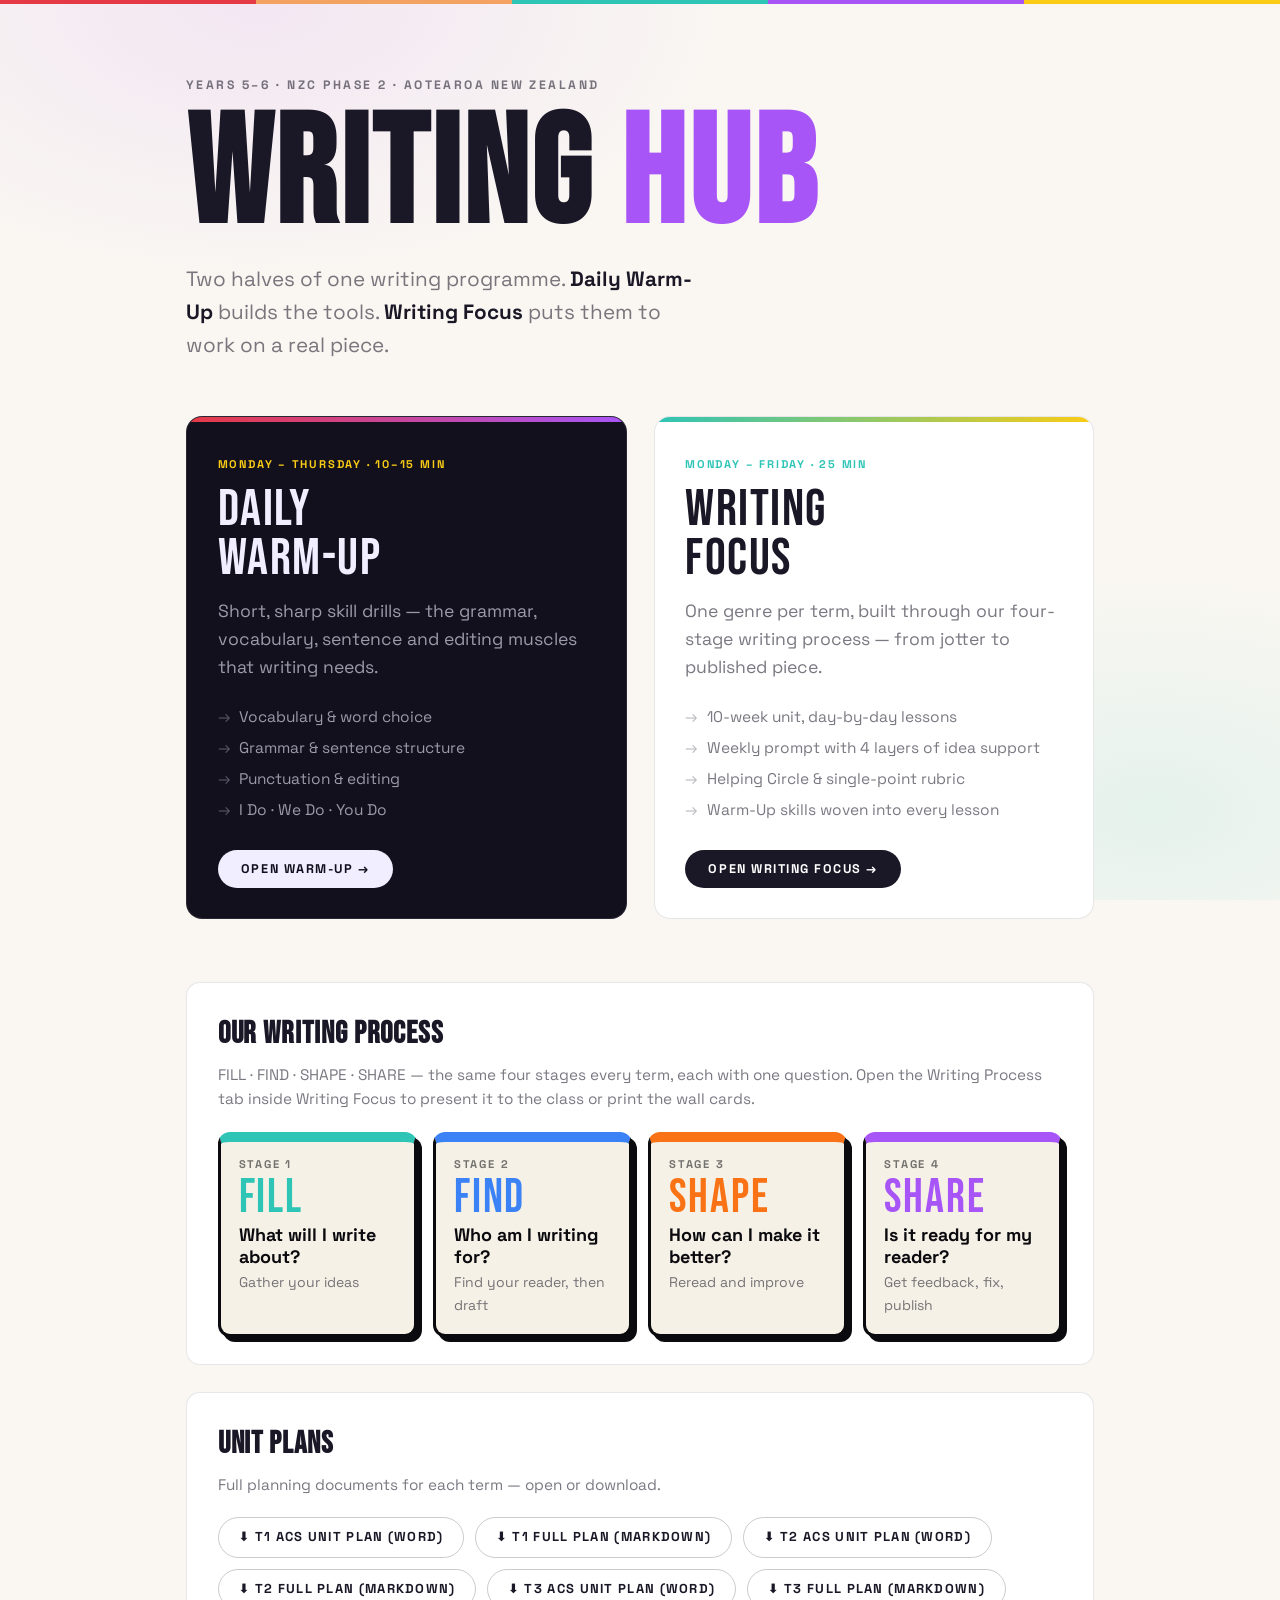
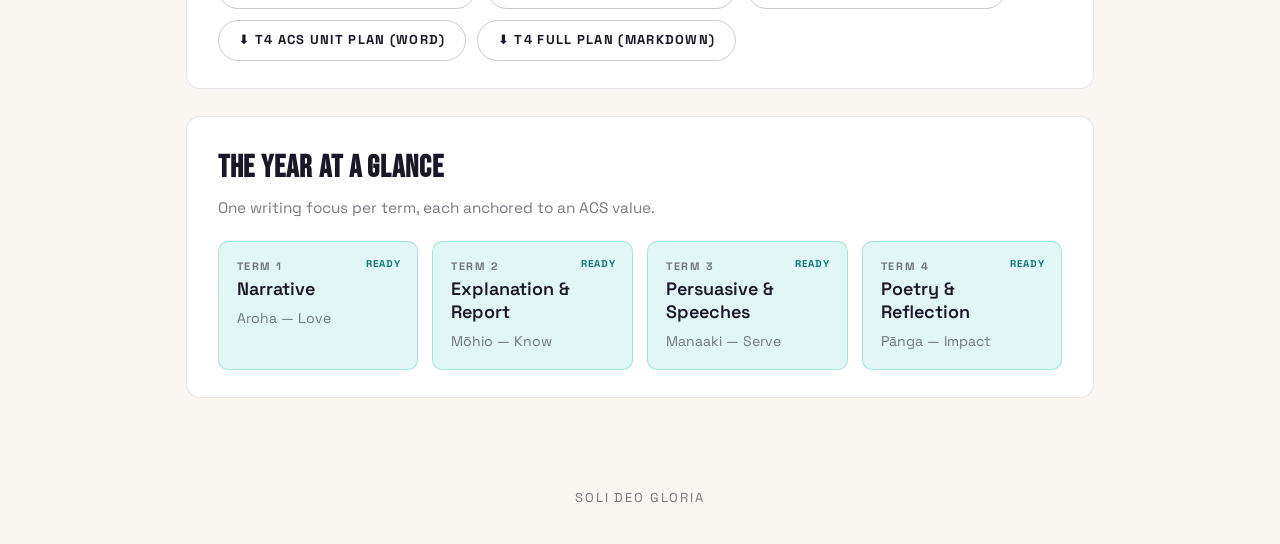
==== commit 08114af2: "Writing Focus: ink restyle, student points, teaching scripts, weekly rubrics - Clearer Writing Proce" ====
--- a/index.html
+++ b/index.html
@@ -66,6 +66,14 @@
 .term__v{font-size:.78rem;color:var(--muted);margin-top:.35rem}
 .term__badge{position:absolute;top:.8rem;right:.9rem;font-size:.55rem;font-weight:700;letter-spacing:.1em;
   text-transform:uppercase;color:#0f766e}
+.proc4{display:grid;grid-template-columns:repeat(auto-fit,minmax(190px,1fr));gap:.9rem}
+.proc4 a{display:flex;flex-direction:column;gap:.15rem;text-decoration:none;color:#0B0B0F;background:#F6F1E6;border:3px solid #0B0B0F;border-top:10px solid var(--c);border-radius:12px;padding:.8rem 1rem 1rem;box-shadow:5px 5px 0 #0B0B0F;transition:transform .15s,box-shadow .15s}
+.proc4 a:hover{transform:translate(-2px,-2px);box-shadow:7px 7px 0 #0B0B0F}
+.proc4 b{font-size:.62rem;letter-spacing:.16em;text-transform:uppercase;opacity:.55}
+.proc4 b:before{content:"Stage "}
+.proc4 span{font-family:var(--font-display);font-size:2.6rem;line-height:.95;letter-spacing:.04em;color:var(--c)}
+.proc4 i{font-style:normal;font-weight:700;font-size:1rem;line-height:1.25}
+.proc4 small{font-size:.78rem;color:var(--muted)}
 footer{padding:2rem;text-align:center;font-size:.72rem;letter-spacing:.14em;text-transform:uppercase;color:var(--muted)}
 @media (max-width:720px){html{font-size:16px}.wrap{padding:2.5rem 1.2rem}}
 </style>
@@ -113,8 +121,13 @@
 
   <div class="strip" style="margin-bottom:1.5rem">
     <h2>OUR WRITING PROCESS</h2>
-    <p class="sub">FILL · FIND · SHAPE · SHARE — the same four stages in every term, taught explicitly and checked in every lesson. The wall cards print from the Writing Process tab inside Writing Focus.</p>
-    <img src="images/process/all-four.webp" alt="The four writing-process wall cards: FILL — what do I want to say? FIND — who do I want to say it to? SHAPE — how do I want to say it? SHARE — is it ready to give away?" style="display:block;width:100%;border-radius:14px;border:1px solid var(--border-hi);background:#fff" loading="lazy">
+    <p class="sub">FILL · FIND · SHAPE · SHARE — the same four stages every term, each with one question. Open the Writing Process tab inside Writing Focus to present it to the class or print the wall cards.</p>
+    <div class="proc4">
+      <a href="focus.html?view=process" style="--c:#2ec4b6"><b>1</b><span>FILL</span><i>What will I write about?</i><small>Gather your ideas</small></a>
+      <a href="focus.html?view=process" style="--c:#3b82f6"><b>2</b><span>FIND</span><i>Who am I writing for?</i><small>Find your reader, then draft</small></a>
+      <a href="focus.html?view=process" style="--c:#f97316"><b>3</b><span>SHAPE</span><i>How can I make it better?</i><small>Reread and improve</small></a>
+      <a href="focus.html?view=process" style="--c:#a855f7"><b>4</b><span>SHARE</span><i>Is it ready for my reader?</i><small>Get feedback, fix, publish</small></a>
+    </div>
   </div>
 
   <div class="strip" style="margin-bottom:1.5rem">
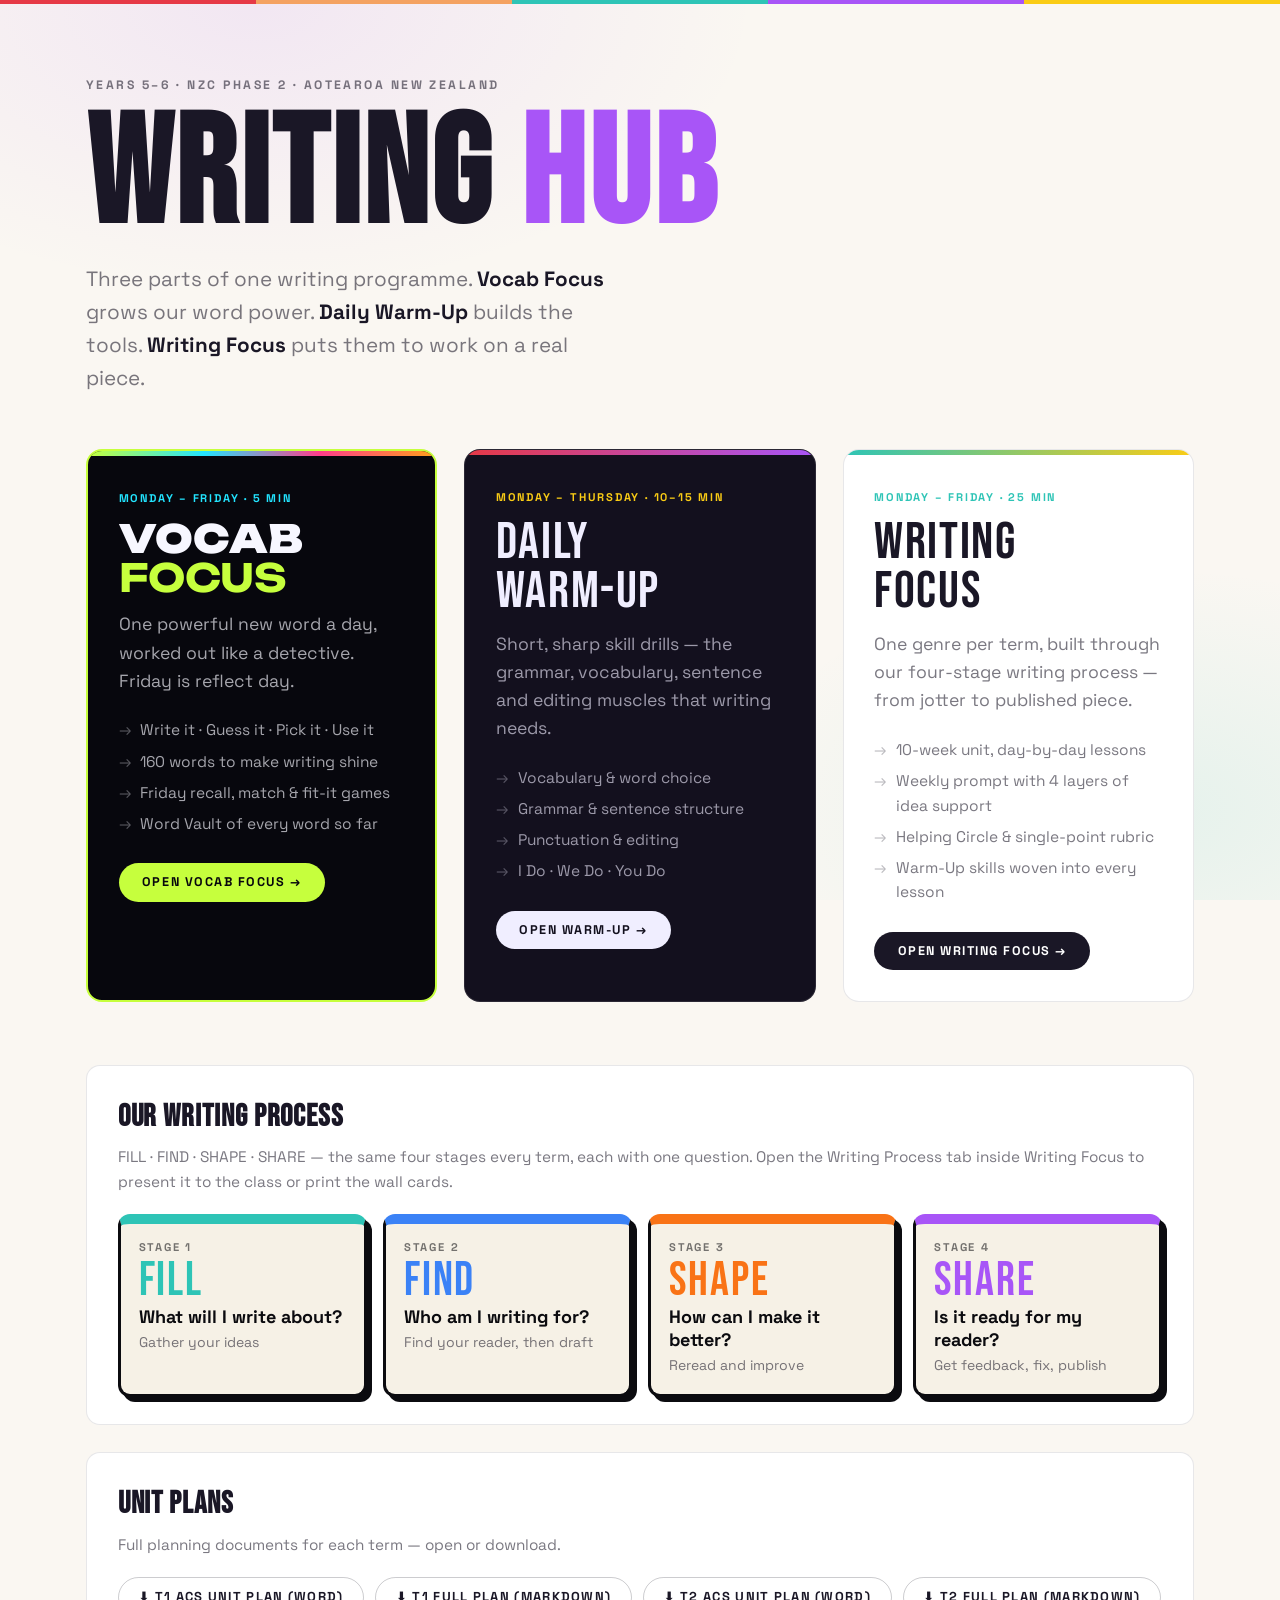
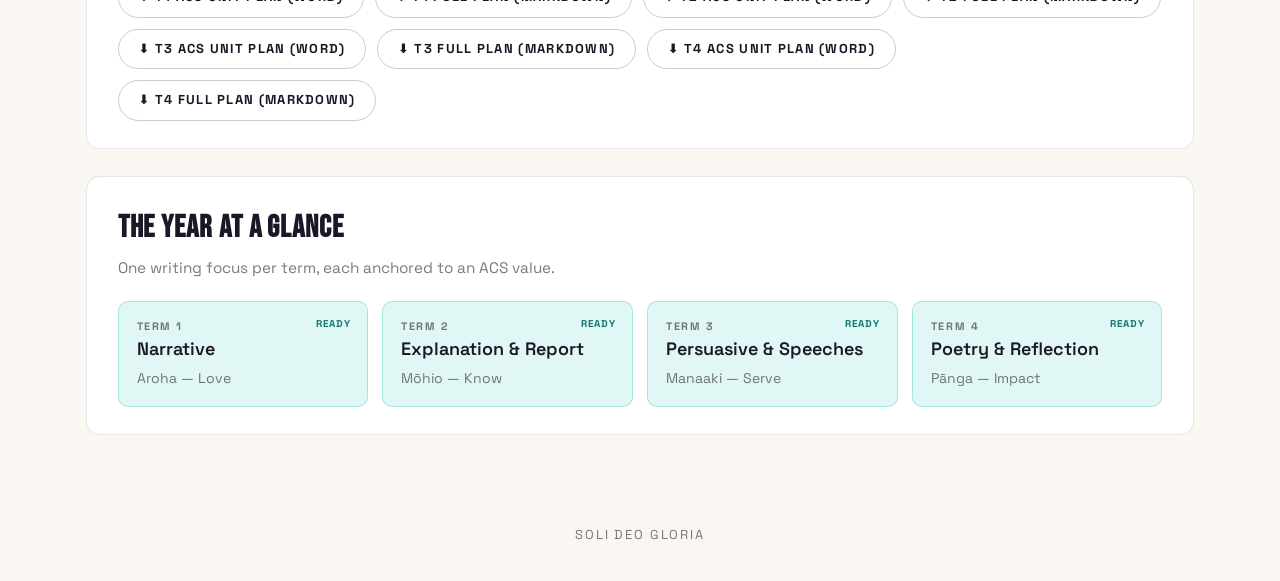
==== commit 0045bdb5: "Add Vocabulary Focus: daily word, Friday reflect, Word Vault - vocab.html: Write it / Guess it / Pic" ====
--- a/index.html
+++ b/index.html
@@ -6,7 +6,7 @@
 <title>Writing Hub — Years 5–6</title>
 <link rel="preconnect" href="https://fonts.googleapis.com" />
 <link rel="preconnect" href="https://fonts.gstatic.com" crossorigin />
-<link href="https://fonts.googleapis.com/css2?family=Bebas+Neue&family=Space+Grotesk:wght@300;400;500;600;700&display=swap" rel="stylesheet" />
+<link href="https://fonts.googleapis.com/css2?family=Bebas+Neue&family=Unbounded:wght@900&family=Space+Grotesk:wght@300;400;500;600;700&display=swap" rel="stylesheet" />
 <style>
 *,*:before,*:after{box-sizing:border-box;margin:0;padding:0}
 :root{
@@ -23,13 +23,13 @@
                    radial-gradient(ellipse 55% 45% at 90% 90%,rgba(46,196,182,.10) 0%,transparent 60%);
   background-attachment:fixed;display:flex;flex-direction:column}
 .topbar{height:4px;background:linear-gradient(90deg,var(--mon) 0 20%,var(--tue) 20% 40%,var(--wed) 40% 60%,var(--thu) 60% 80%,var(--fri) 80% 100%)}
-.wrap{flex:1;max-width:980px;margin:0 auto;width:100%;padding:4rem 2rem 3rem}
+.wrap{flex:1;max-width:1180px;margin:0 auto;width:100%;padding:4rem 2rem 3rem}
 .eyebrow{font-size:.68rem;font-weight:700;letter-spacing:.2em;text-transform:uppercase;color:var(--muted);margin-bottom:.8rem}
 h1{font-family:var(--font-display);font-size:clamp(4rem,13vw,8.5rem);line-height:.88;letter-spacing:.02em;margin-bottom:1rem}
 h1 span{color:var(--thu)}
 .lede{font-size:1.15rem;color:var(--muted);max-width:520px;margin-bottom:3rem}
 .lede b{color:var(--text)}
-.cards{display:grid;grid-template-columns:repeat(auto-fit,minmax(300px,1fr));gap:1.5rem;margin-bottom:3.5rem}
+.cards{display:grid;grid-template-columns:repeat(auto-fit,minmax(280px,1fr));gap:1.5rem;margin-bottom:3.5rem}
 .card{display:block;text-decoration:none;color:inherit;border-radius:16px;overflow:hidden;border:1px solid var(--border);
   transition:transform .18s ease,box-shadow .18s ease;position:relative}
 .card:hover{transform:translateY(-4px);box-shadow:0 16px 40px rgba(26,23,38,.16)}
@@ -44,6 +44,18 @@
 .card__cta{display:inline-flex;align-items:center;gap:.5rem;font-size:.7rem;font-weight:700;letter-spacing:.12em;
   text-transform:uppercase;padding:.5rem 1.3rem;border-radius:24px}
 
+.card--vocab{background:#07070D;color:#F7F7FF;border:2px solid #C6FF3D;box-shadow:0 0 0 rgba(198,255,61,0)}
+.card--vocab:hover{box-shadow:0 16px 50px rgba(198,255,61,.35)}
+.card--vocab .card__stripe{background:linear-gradient(90deg,#C6FF3D,#22E4FF,#FF3D8B,#FF9F1C)}
+.card--vocab .card__kicker{color:#22E4FF}
+.card--vocab .card__title{font-family:"Unbounded","Arial Black",sans-serif;font-weight:900;font-size:2.15rem;line-height:1.02;letter-spacing:-.01em}
+.card--vocab .card__title b{color:#C6FF3D}
+.card--vocab .card__desc,.card--vocab .card__list{color:rgba(247,247,255,.66)}
+.card--vocab .card__cta{background:#C6FF3D;color:#07070D}
+.card--vocab .vlet{display:inline-block;transition:transform .2s}
+.card--vocab:hover .vlet{animation:vjump .5s ease both}
+.card--vocab:hover .vlet:nth-child(2){animation-delay:.04s}.card--vocab:hover .vlet:nth-child(3){animation-delay:.08s}.card--vocab:hover .vlet:nth-child(4){animation-delay:.12s}.card--vocab:hover .vlet:nth-child(5){animation-delay:.16s}
+@keyframes vjump{50%{transform:translateY(-8px) rotate(-6deg)}}
 .card--warmup{background:#13101e;color:#f0eeff;border-color:rgba(255,255,255,.10)}
 .card--warmup .card__stripe{background:linear-gradient(90deg,var(--mon),var(--thu))}
 .card--warmup .card__kicker{color:#facc15}
@@ -83,9 +95,25 @@
 <div class="wrap">
   <div class="eyebrow">Years 5–6 · NZC Phase 2 · Aotearoa New Zealand</div>
   <h1>WRITING <span>HUB</span></h1>
-  <p class="lede">Two halves of one writing programme. <b>Daily Warm-Up</b> builds the tools. <b>Writing Focus</b> puts them to work on a real piece.</p>
+  <p class="lede">Three parts of one writing programme. <b>Vocab Focus</b> grows our word power. <b>Daily Warm-Up</b> builds the tools. <b>Writing Focus</b> puts them to work on a real piece.</p>
 
   <div class="cards">
+    <a class="card card--vocab" href="vocab.html">
+      <div class="card__stripe"></div>
+      <div class="card__body">
+        <div class="card__kicker">Monday – Friday · 5 min</div>
+        <div class="card__title"><span class="vlet">V</span><span class="vlet">O</span><span class="vlet">C</span><span class="vlet">A</span><span class="vlet">B</span><br><b>FOCUS</b></div>
+        <p class="card__desc">One powerful new word a day, worked out like a detective. Friday is reflect day.</p>
+        <ul class="card__list">
+          <li>Write it · Guess it · Pick it · Use it</li>
+          <li>160 words to make writing shine</li>
+          <li>Friday recall, match &amp; fit-it games</li>
+          <li>Word Vault of every word so far</li>
+        </ul>
+        <span class="card__cta">Open Vocab Focus →</span>
+      </div>
+    </a>
+
     <a class="card card--warmup" href="warmup.html">
       <div class="card__stripe"></div>
       <div class="card__body">
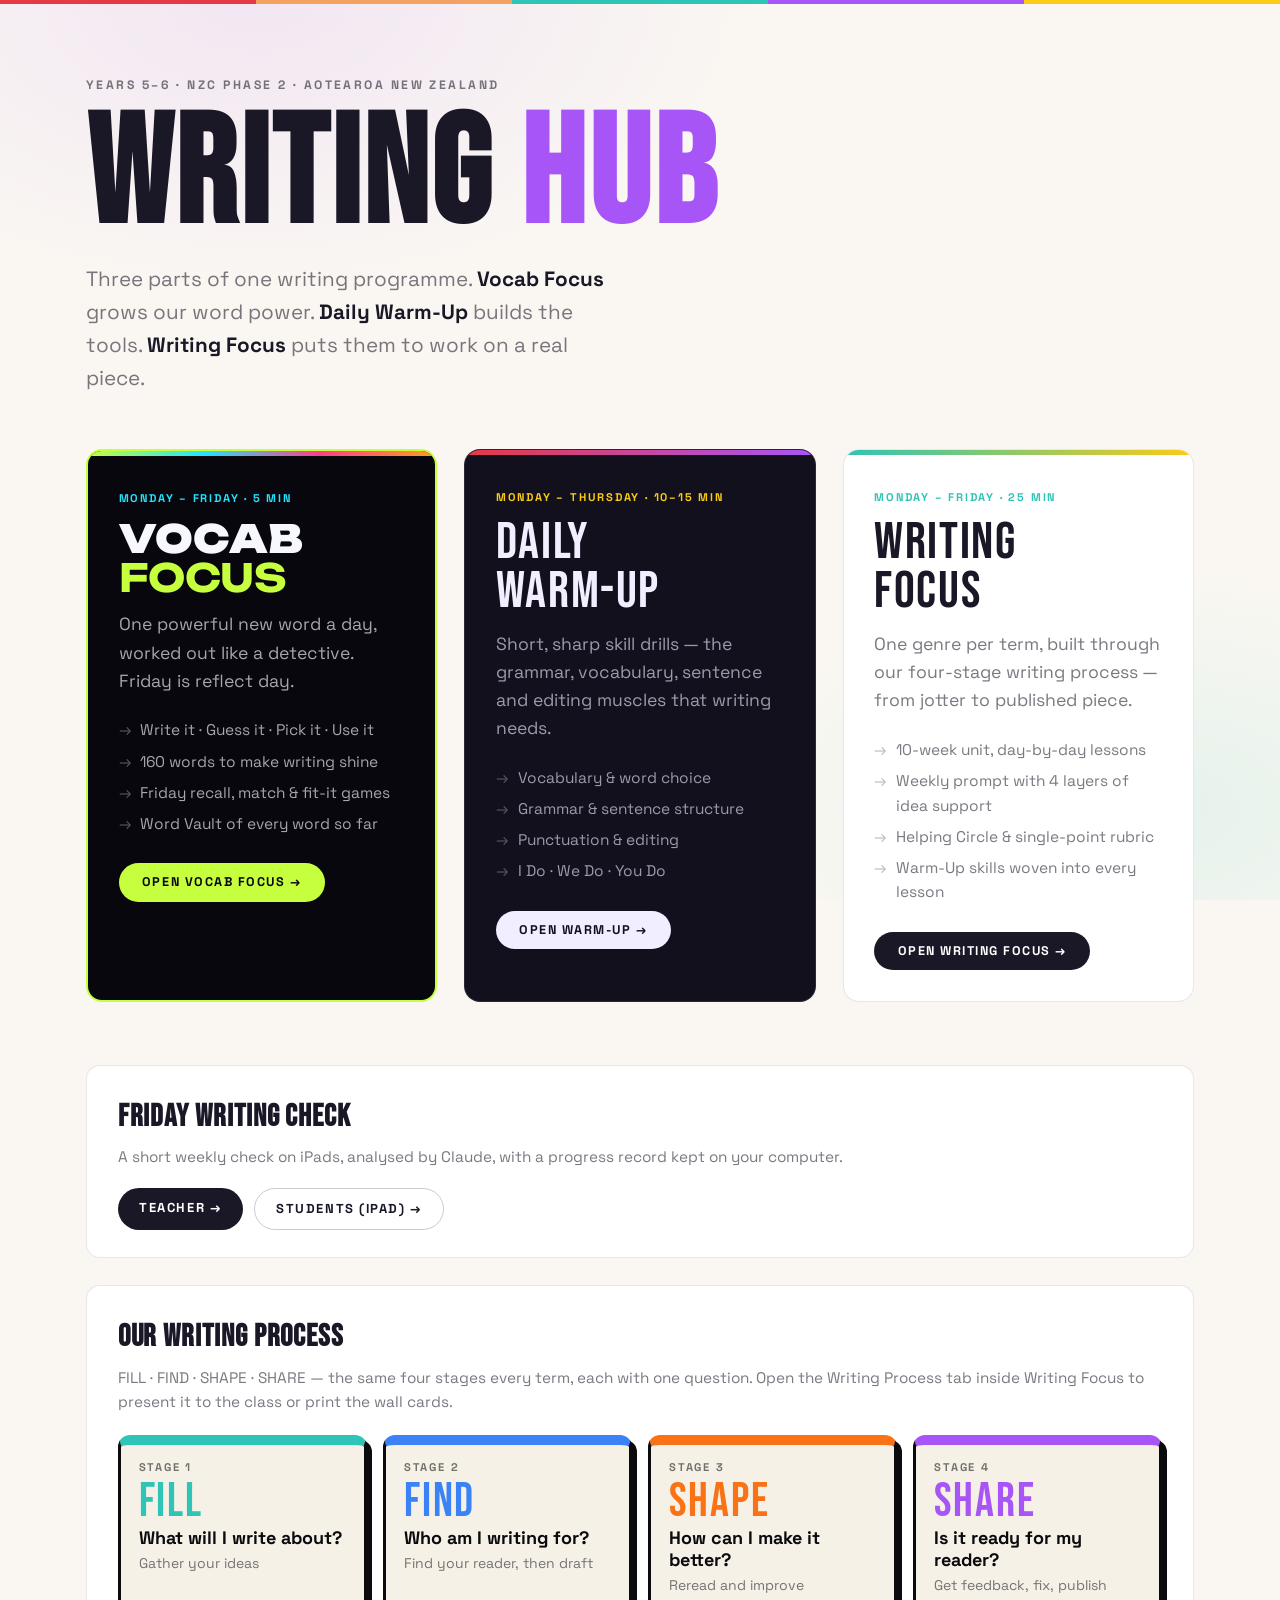
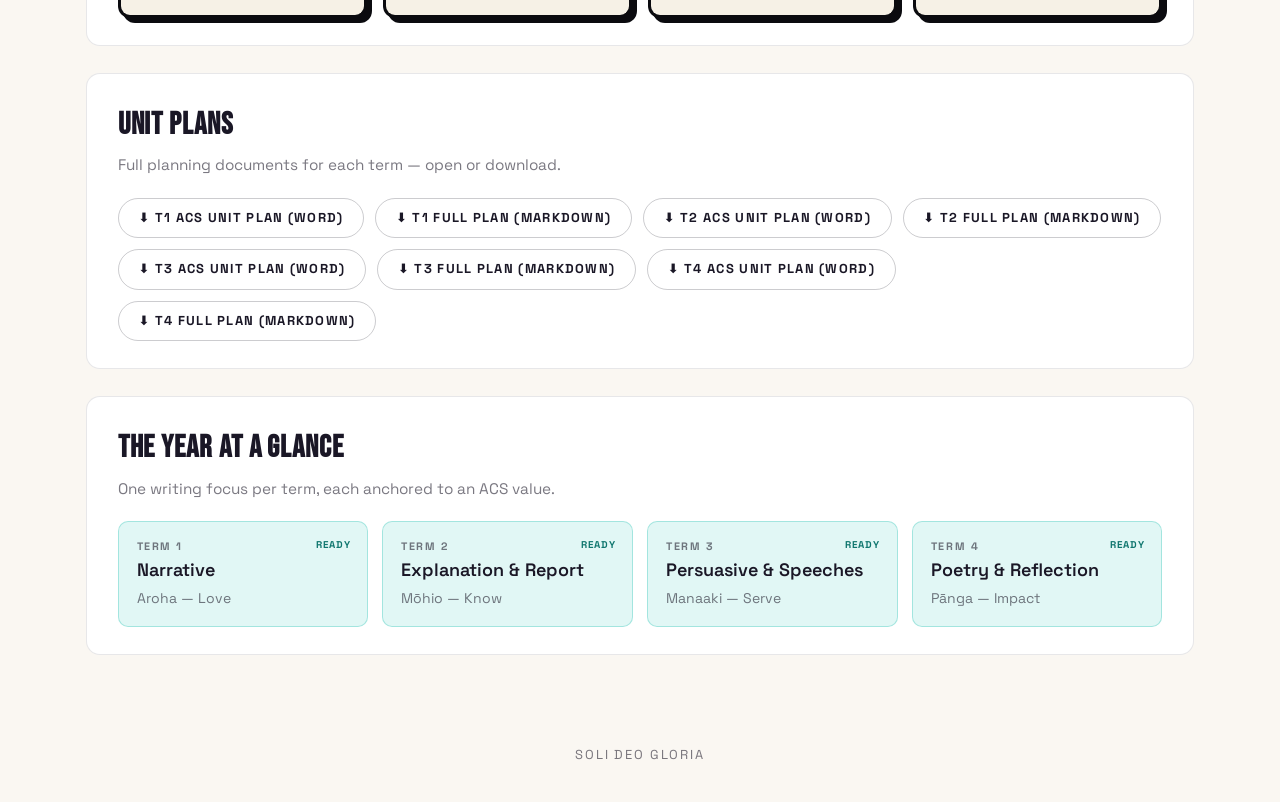
==== commit 17d98c79: "Ready-made no-prep texts + Friday Writing Check - 86 ready-made stories, drafts, passages, poems and" ====
--- a/index.html
+++ b/index.html
@@ -147,6 +147,12 @@
     </a>
   </div>
 
+  <div class="strip" style="margin-bottom:1.5rem;display:flex;flex-wrap:wrap;gap:1rem;align-items:center;justify-content:space-between">
+    <div><h2>FRIDAY WRITING CHECK</h2><p class="sub" style="margin:0">A short weekly check on iPads, analysed by Claude, with a progress record kept on your computer.</p></div>
+    <div style="display:flex;gap:.6rem;flex-wrap:wrap"><a href="checks.html" style="display:inline-flex;padding:.55rem 1.2rem;border-radius:22px;background:#1a1726;color:#fff;text-decoration:none;font-size:.72rem;font-weight:700;letter-spacing:.12em;text-transform:uppercase">Teacher →</a>
+    <a href="test.html" style="display:inline-flex;padding:.55rem 1.2rem;border-radius:22px;border:1px solid rgba(26,23,38,.22);color:#1a1726;text-decoration:none;font-size:.72rem;font-weight:700;letter-spacing:.12em;text-transform:uppercase">Students (iPad) →</a></div>
+  </div>
+
   <div class="strip" style="margin-bottom:1.5rem">
     <h2>OUR WRITING PROCESS</h2>
     <p class="sub">FILL · FIND · SHAPE · SHARE — the same four stages every term, each with one question. Open the Writing Process tab inside Writing Focus to present it to the class or print the wall cards.</p>
